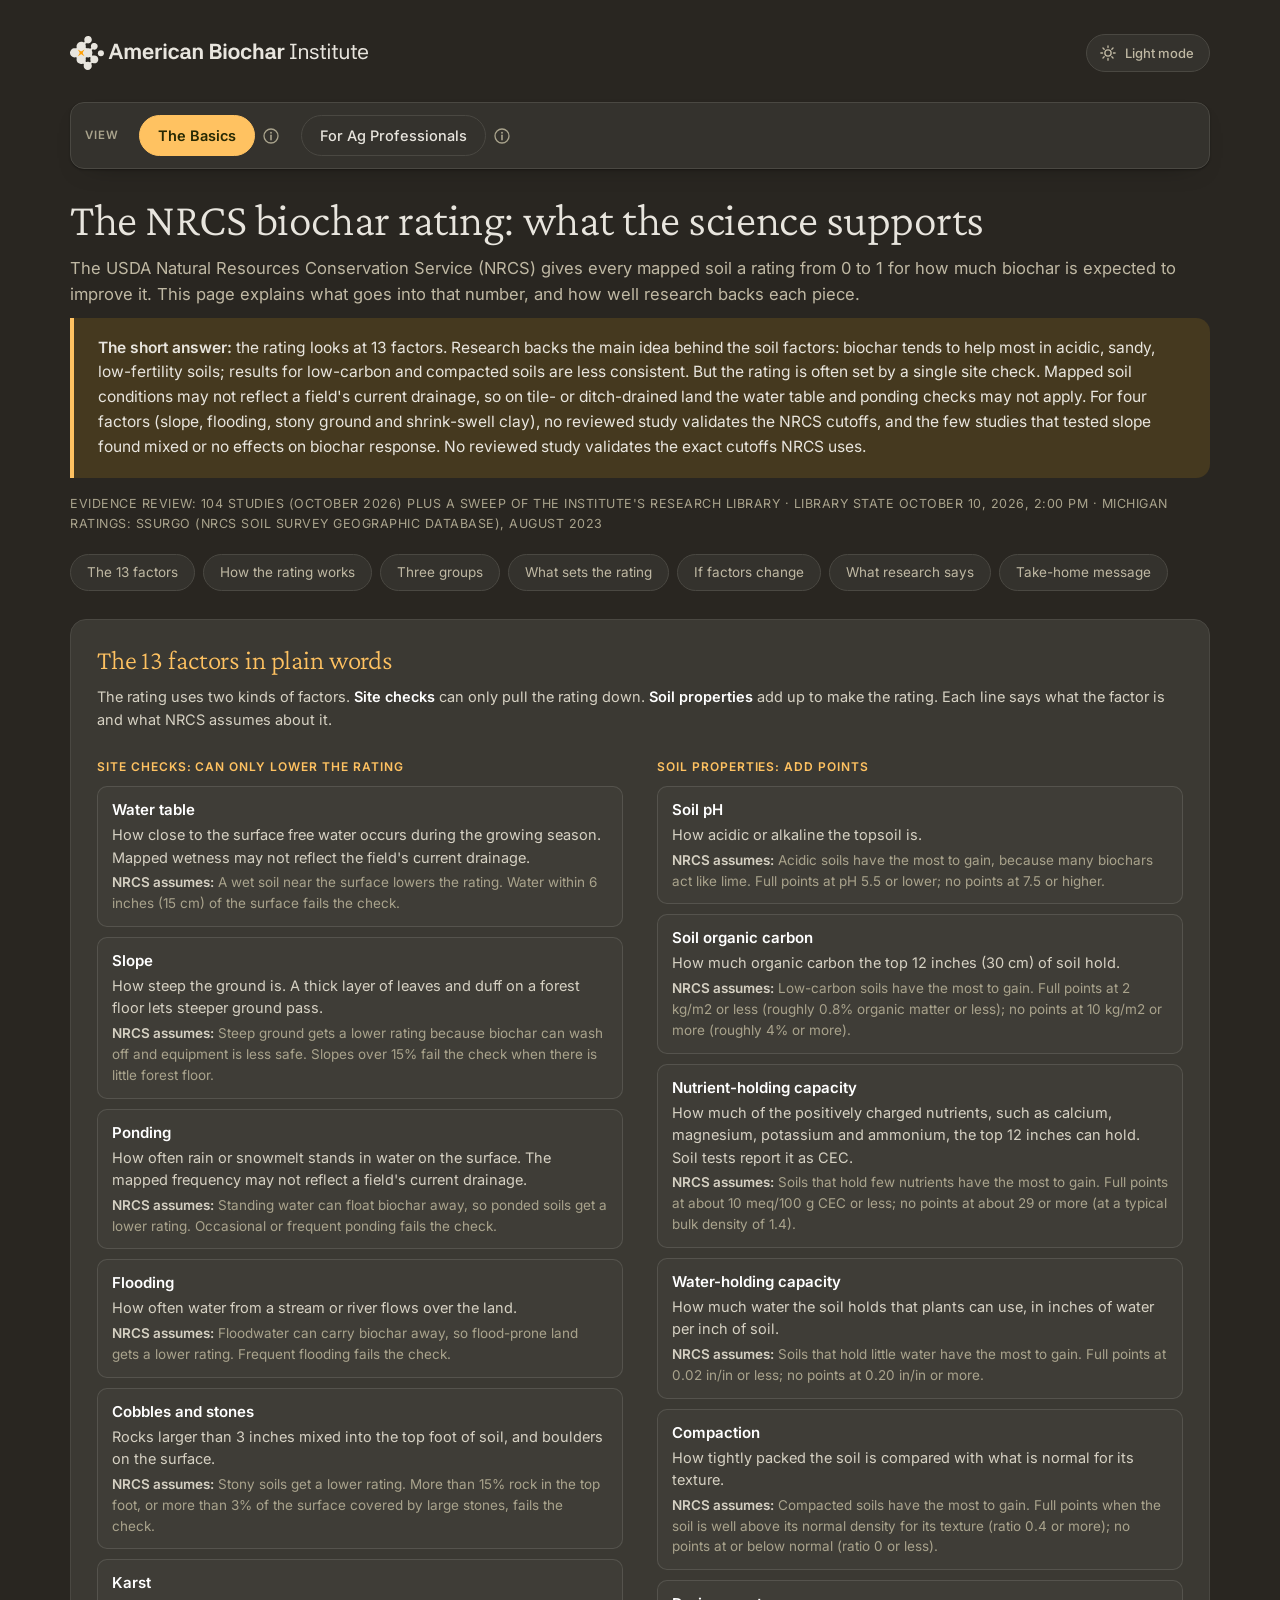
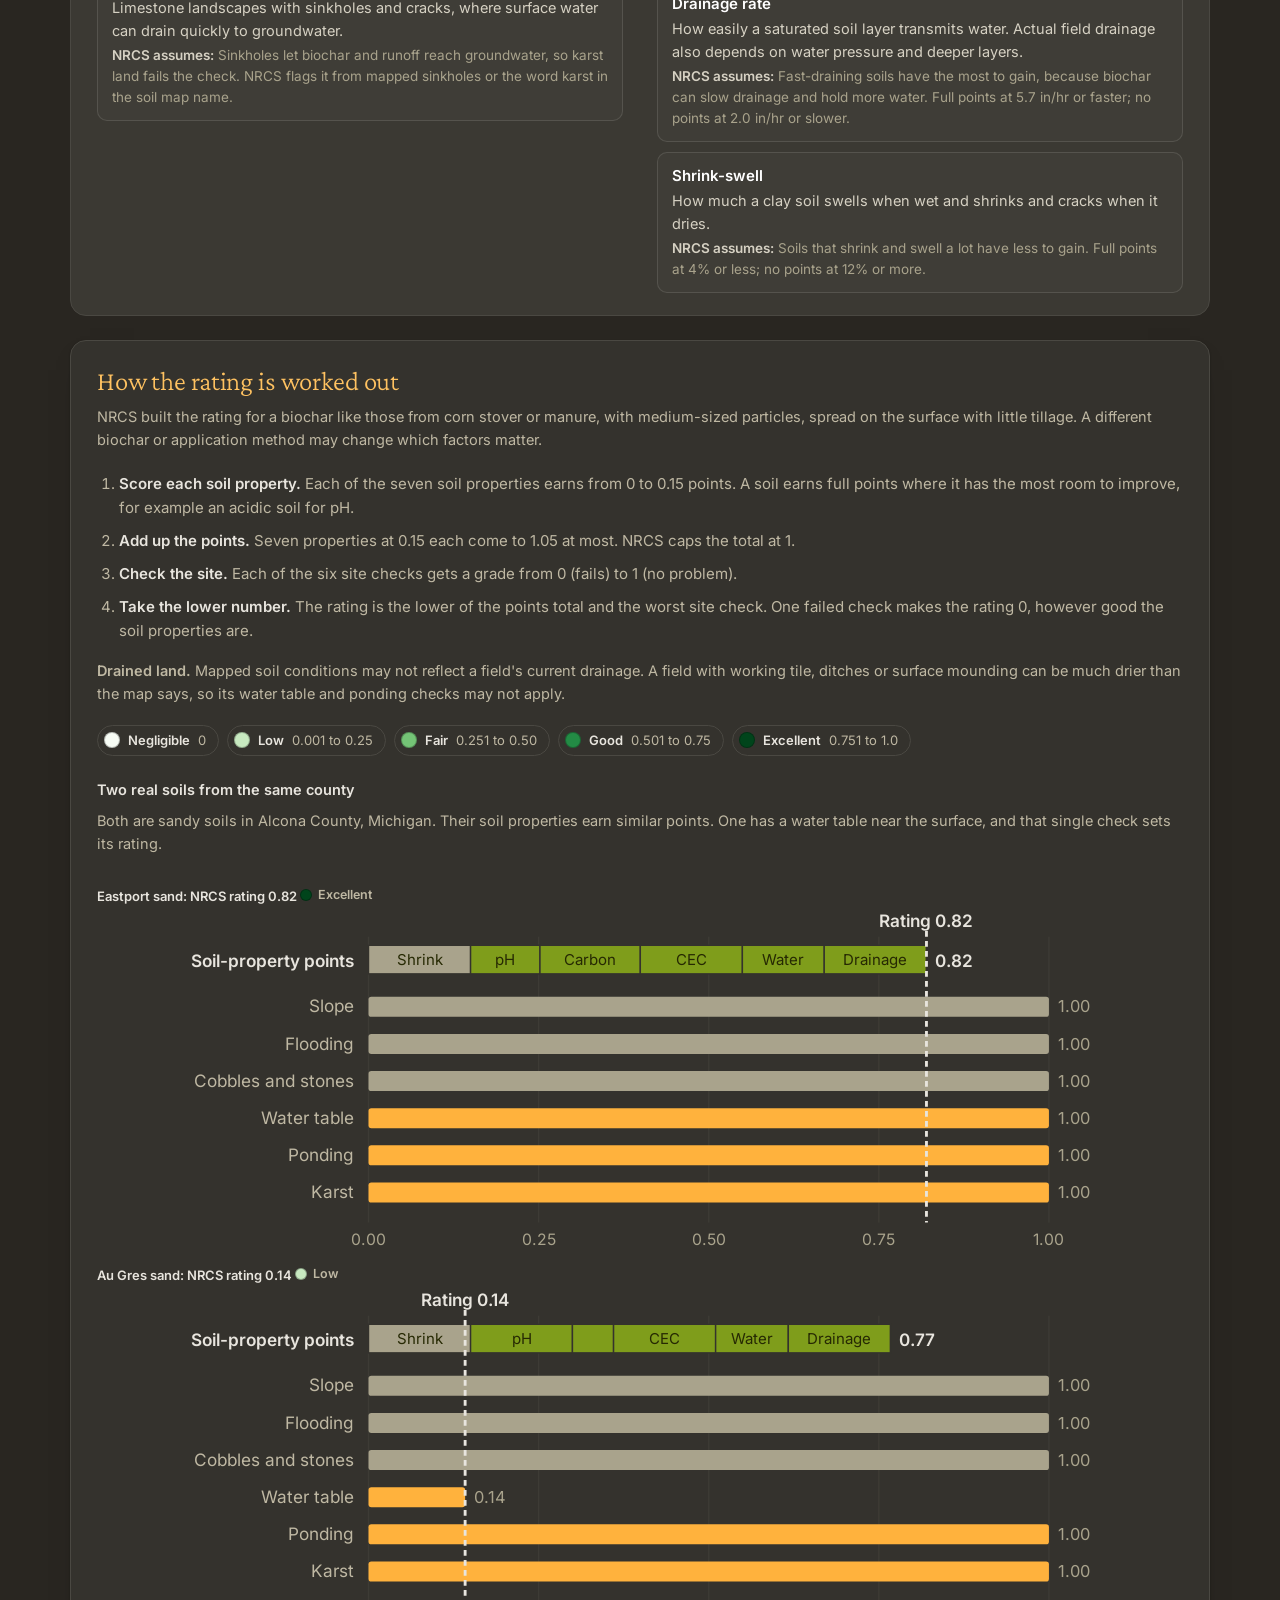
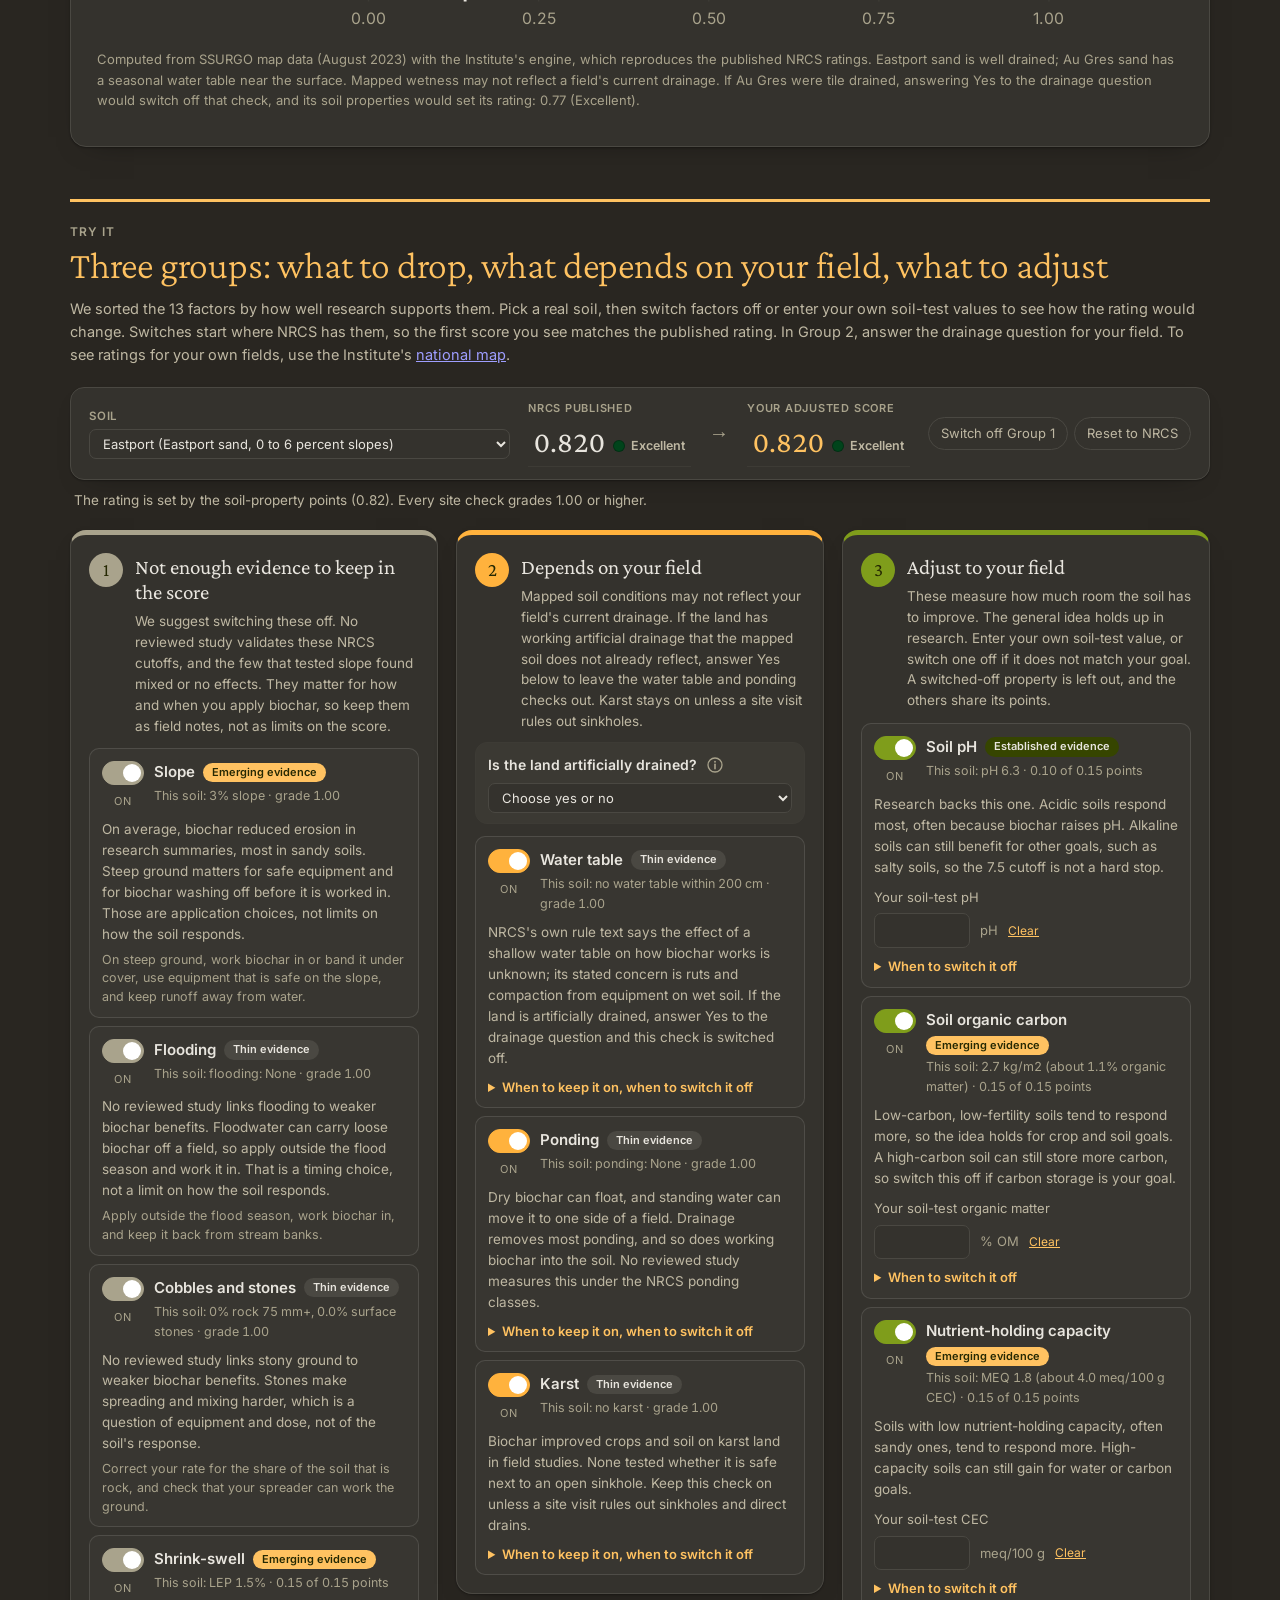
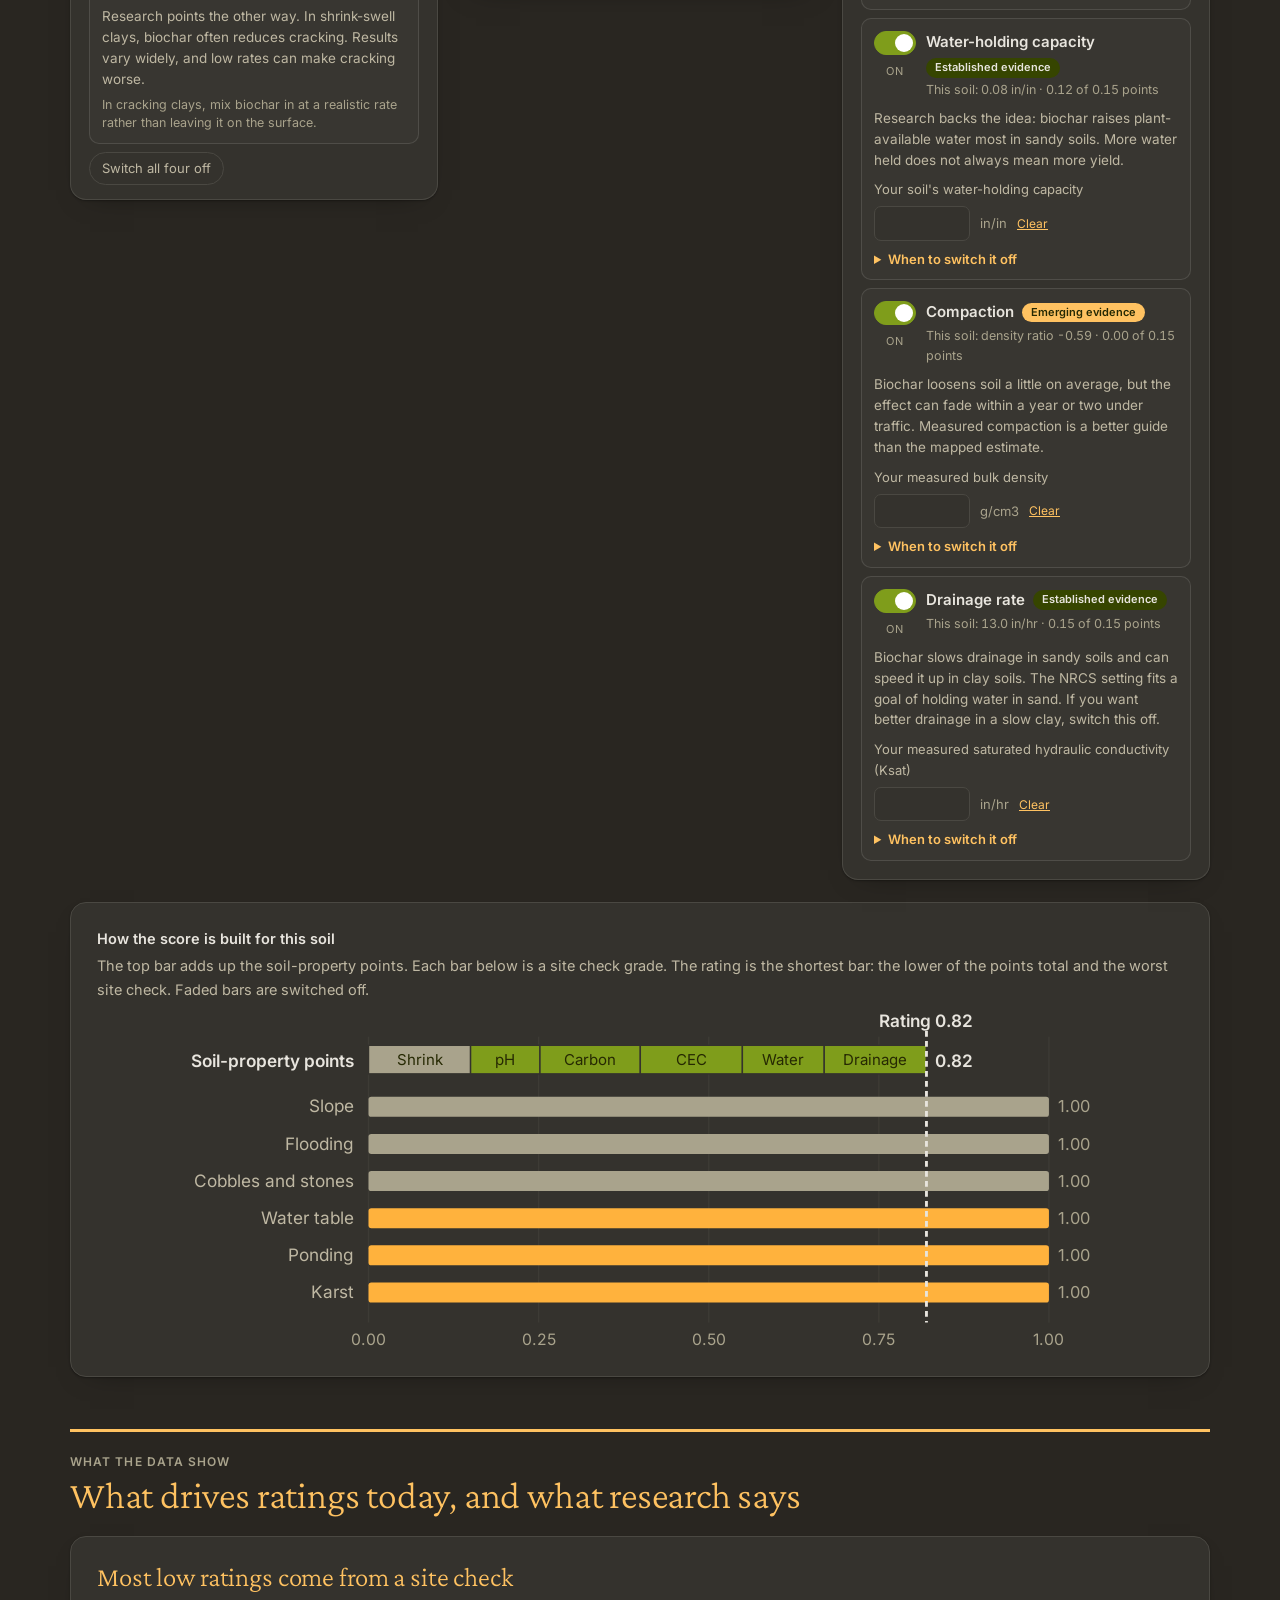
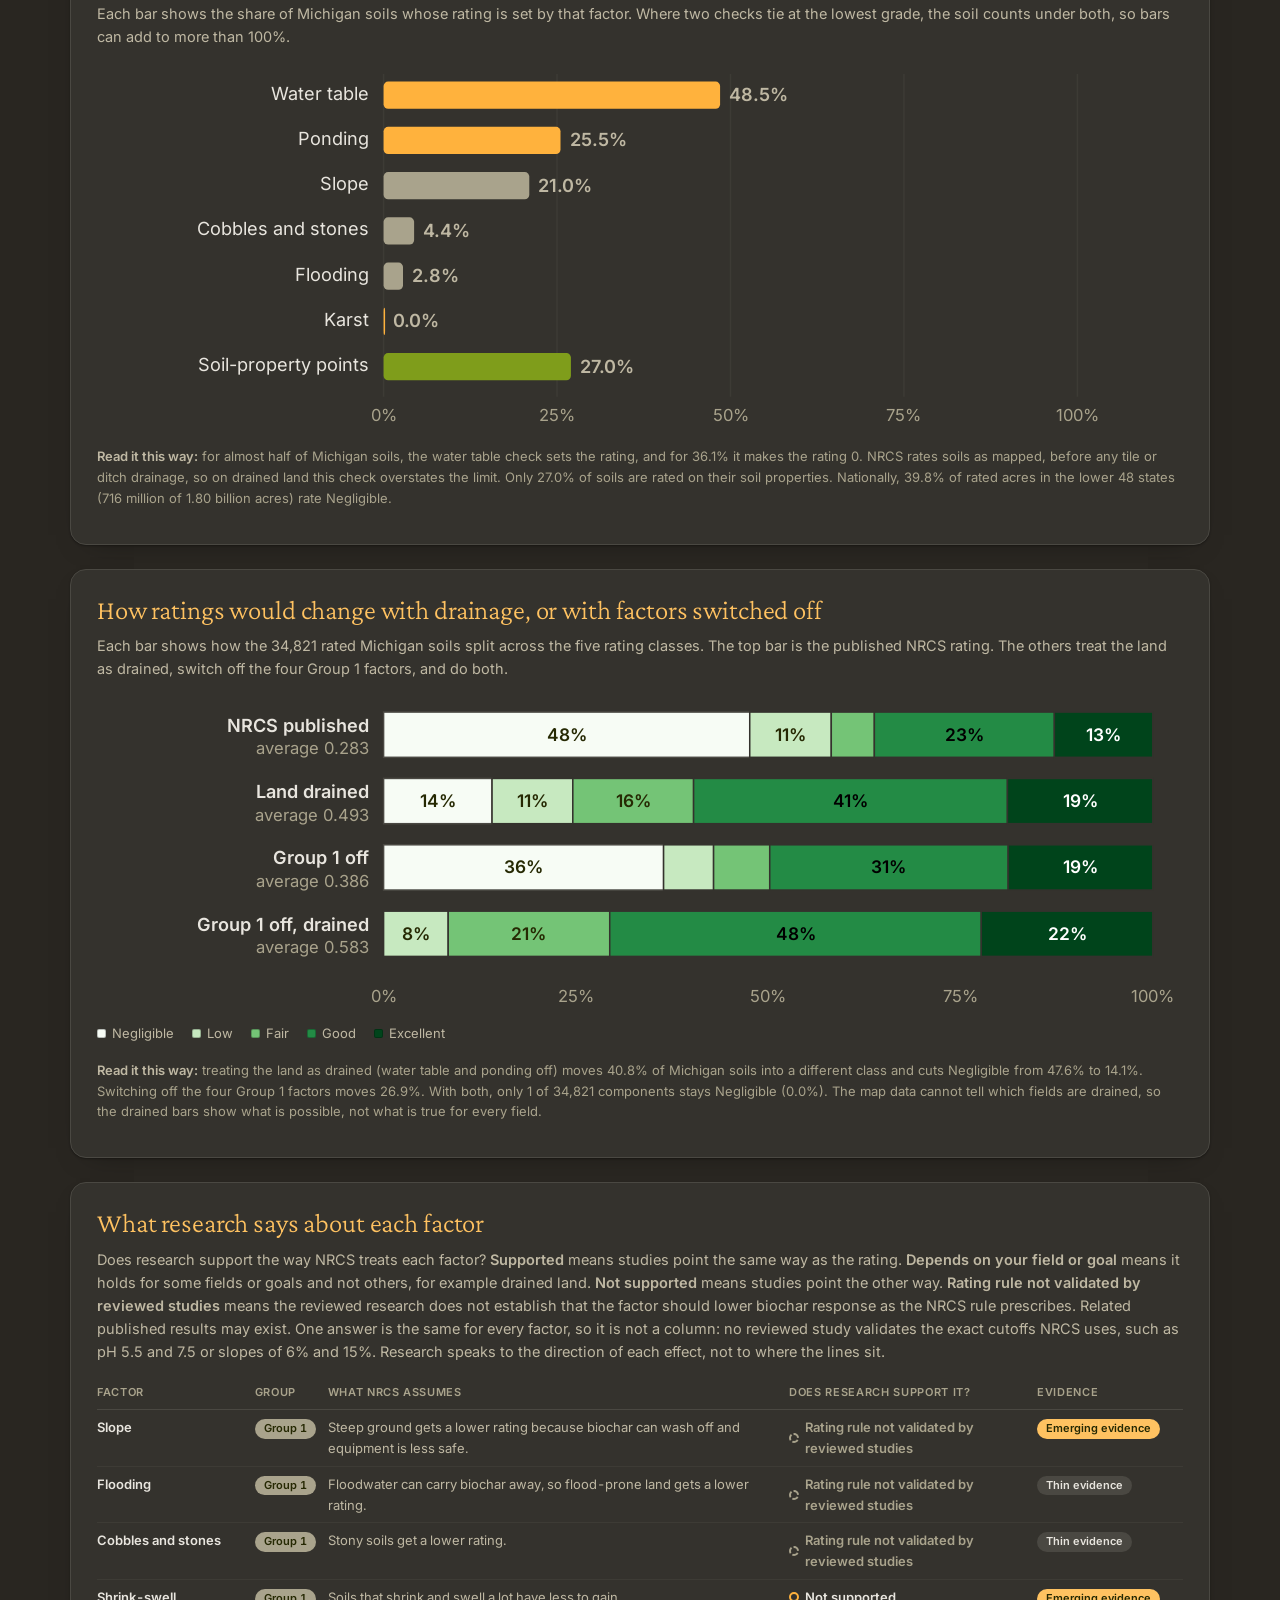
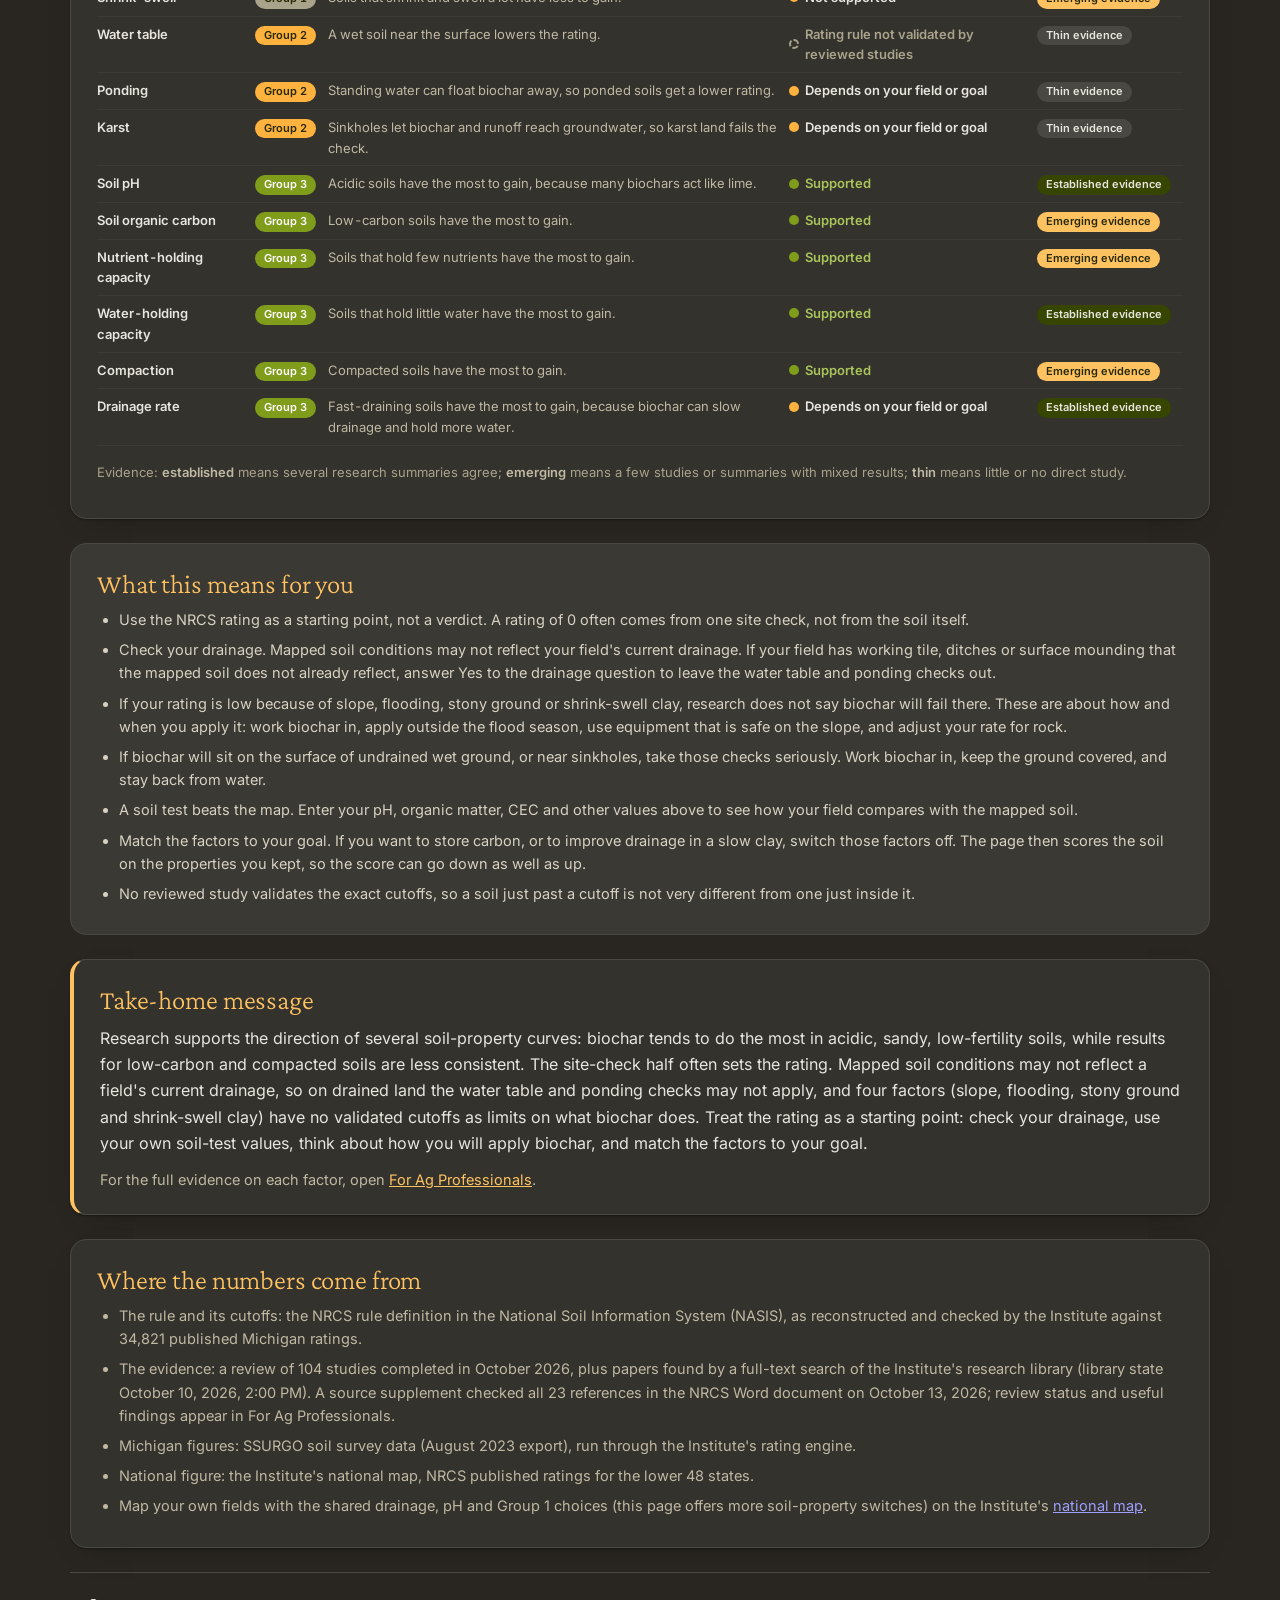
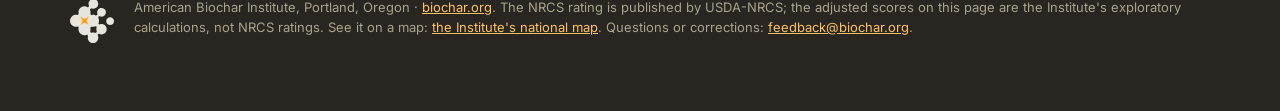
==== explorer.html @ 0706f5af "Update audience hover descriptions for The Basics and For Ag Professionals" ====
<!doctype html><html lang="en" data-theme="dark" data-view="grower"><head><meta charset="utf-8"><meta name="viewport" content="width=device-width,initial-scale=1,viewport-fit=cover">
<title>Biochar Response Rating Explorer | American Biochar Institute</title>
<meta name="description" content="What goes into the USDA-NRCS biochar response rating, how it is computed, and how well research supports each of its 13 factors, in The Basics and For Ag Professionals views, from the American Biochar Institute.">
<meta name="author" content="American Biochar Institute">
<meta name="theme-color" content="#292621">
<style>
@font-face{font-family:'Inter';font-style:normal;font-weight:400;font-display:swap;src:url([data-uri]) format('woff2');}
@font-face{font-family:'Inter';font-style:normal;font-weight:500;font-display:swap;src:url([data-uri]) format('woff2');}
@font-face{font-family:'Inter';font-style:normal;font-weight:600;font-display:swap;src:url([data-uri]) format('woff2');}
@font-face{font-family:'Crimson Pro';font-style:normal;font-weight:300;font-display:swap;src:url([data-uri]) format('woff2');}
@font-face{font-family:'Crimson Pro';font-style:normal;font-weight:400;font-display:swap;src:url([data-uri]) format('woff2');}

/* Inter and Crimson Pro, SIL Open Font License 1.1 (Fontsource 5.3.0, latin subset) */





/* Adapted from the supplied Biochar Nitrogen Explorer.html.
   Reusable ABI layout/brand styles only; inline into the final HTML.
   Dark is the root default; explicit light overrides it. No OS-theme override. */
:root{
  color-scheme:dark;
  --ground:#292621; --panel:#34322d; --ink:#e8e5de; --ink2:#bfb8a3; --muted:#a9a38c;
  --line:#4a4842; --line2:#3d3b35; --tint:#3b3933;
  --accent:#ffc261; --accent-soft:#3b3933; --accent-ink:#ffc261; --link:#ffc261;
  --chip-on:#ffc261; --chip-on-ink:#262903; --chip-hover:#ffc261;
  --orient:#3b3933; --orient-line:#4a4842; --orient-ink:#d6d1c3; --orient-head:#ffc261; --orient-strong:#ffffff;
  --intro:#45391f; --intro-line:#ffc261; --intro-ink:#e8e5de;
  --card:#3d3b35; --card-ink:#e8e5de; --card-muted:#bfb8a3; --card-label:#ffc261; --card-rule:#55534c; --card-value:#a9c45a;
  --hi:#364500; --hi-ink:#e8e5de; --hi-label:#ffc261; --hi-muted:#c8d1a8;
  --gold:#ffc261; --gold-dark:#ffc261; --badge-ink:#262903; --rule:#ffc261;
  --s1:#7f9d1b; --s2:#ffb23d; --s3:#e8e5de; --s4:#666345; --atlas:#c08ab5;
  --ref:#bfb8a3;
  --warn:#262903; --warn-soft:#ffc261;
  --shadow:0 1px 2px rgba(0,0,0,.3), 0 10px 28px -20px rgba(0,0,0,.6);
  --logo-light:none; --logo-dark:block;

}
:root[data-theme="light"]{
  color-scheme:light;
  --ground:#e8e5de; --panel:#ffffff; --ink:#292621; --ink2:#474540; --muted:#666345;
  --line:#d6d1c3; --line2:#efece6; --tint:#f6f4ef;
  --accent:#364500; --accent-soft:#f6f4ef; --accent-ink:#364500; --link:#364500;
  --chip-on:#ffc261; --chip-on-ink:#262903; --chip-hover:#ff9e00;
  --orient:#f3f1ea; --orient-line:#d6d1c3; --orient-ink:#474540; --orient-head:#364500; --orient-strong:#292621;
  --intro:#fff1d6; --intro-line:#ffc261; --intro-ink:#292621;
  --card:#f3f1ea; --card-ink:#292621; --card-muted:#666345; --card-label:#364500; --card-rule:#d6d1c3; --card-value:#4f6a00;
  --hi:#364500; --hi-ink:#e8e5de; --hi-label:#ffc261; --hi-muted:#c8d1a8;
  --gold:#ffc261; --gold-dark:#ff9e00; --badge-ink:#262903; --rule:#ffc261;
  --s1:#5d7d00; --s2:#d08000; --s3:#474540; --s4:#bfb8a3; --atlas:#45173d;
  --ref:#474540;
  --warn:#262903; --warn-soft:#ffc261;
  --shadow:0 1px 2px rgba(41,38,33,.05), 0 10px 28px -20px rgba(41,38,33,.25);
  --logo-light:block; --logo-dark:none;

}
*{box-sizing:border-box}
html{scroll-behavior:smooth}
body{margin:0; background:var(--ground); color:var(--ink);
  font-family:Inter,-apple-system,BlinkMacSystemFont,"Segoe UI",sans-serif;
  font-size:15px; line-height:1.6; -webkit-font-smoothing:antialiased;}
.wrap{max-width:1180px; margin:0 auto; padding-inline:20px; padding-block:34px 60px;}
h1{font-family:"Crimson Pro",Georgia,serif; font-weight:300; font-size:clamp(30px,5vw,46px);
   line-height:1.08; margin:0 0 10px; letter-spacing:-.01em; text-wrap:balance;}
.lede{color:var(--ink2); margin:0 0 10px; font-size:16.5px; line-height:1.6;}
.stamp{color:var(--muted); font-size:12.5px; letter-spacing:.04em; text-transform:uppercase; margin:6px 0 20px;}
.partnav{display:flex; flex-wrap:wrap; gap:8px; margin:0 0 28px;}
.partnav a{font-size:13.5px; padding:7px 16px; border-radius:999px; border:1px solid var(--line);
  color:var(--ink2); text-decoration:none; background:var(--panel);}
.partnav a:hover{border-color:var(--chip-hover); color:var(--ink);}
.parthead{margin:52px 0 18px; padding-top:10px; border-top:3px solid var(--rule);}
.parthead .eyebrow{font-size:12px; font-weight:600; letter-spacing:.09em; text-transform:uppercase; color:var(--muted); margin:10px 0 2px;}
.parthead h2{font-family:"Crimson Pro",Georgia,serif; font-weight:300; font-size:clamp(28px,3.8vw,38px); margin:0 0 8px; color:var(--accent-ink);}
h2{font-family:"Crimson Pro",Georgia,serif; font-weight:300; font-size:27px; line-height:1.2; margin:0 0 8px; letter-spacing:-.005em; color:var(--accent-ink);}
h3{font-size:14.5px; font-weight:600; margin:0 0 8px; color:var(--ink);}
.sub{color:var(--ink2); font-size:14.5px; line-height:1.6; margin:0 0 20px;}
.panel{background:var(--panel); border:1px solid var(--line); border-radius:16px;
  padding:24px 26px 22px; margin-bottom:24px; box-shadow:var(--shadow);}
.panel.orient{background:var(--orient); border-color:var(--orient-line); box-shadow:none;}
.panel.orient h2{color:var(--orient-head);}
.panel.orient .sub, .panel.orient ul.tight{color:var(--orient-ink);}
.panel.orient strong{color:var(--orient-strong);}
.intro{background:var(--intro); color:var(--intro-ink); border-left:4px solid var(--intro-line); border-radius:0 14px 14px 0; padding:18px 24px; margin:6px 0 16px; font-size:15.5px; line-height:1.6;}
.controls{display:flex; flex-wrap:wrap; gap:18px 30px; align-items:flex-start;
  background:var(--panel); border:1px solid var(--line); border-radius:14px; padding:18px 22px; margin-bottom:22px;
  position:sticky; top:0; z-index:5; box-shadow:var(--shadow);}
.cgroup{display:flex; flex-direction:column; gap:8px; min-width:0;}
.clabel{font-size:11.5px; font-weight:600; letter-spacing:.07em; text-transform:uppercase; color:var(--muted);}
.chips{display:flex; flex-wrap:wrap; gap:6px;}
.chip{font:inherit; font-size:13px; padding:5px 12px; border-radius:999px; cursor:pointer;
  border:1px solid var(--line); background:transparent; color:var(--ink2); transition:.13s;}
.chip:hover{border-color:var(--chip-hover); color:var(--ink);}
.chip[aria-pressed="true"]{background:var(--chip-on); border-color:var(--chip-on); color:var(--chip-on-ink); font-weight:600;}
select,input[type=range]{font:inherit; accent-color:var(--accent);}
select{font-size:13px; padding:5px 9px; border-radius:7px; border:1px solid var(--line); background:var(--panel); color:var(--ink); max-width:100%;}
input[type=range]{width:220px; max-width:100%;}
.stats{display:grid; grid-template-columns:repeat(auto-fit,minmax(150px,1fr)); gap:1px;
  background:var(--line); border:1px solid var(--line); border-radius:14px; overflow:hidden; margin-bottom:22px;}
.stat{background:var(--panel); padding:16px 18px;}
.stat .k{font-size:11px; letter-spacing:.07em; text-transform:uppercase; color:var(--muted); margin-bottom:5px;}
.stat .v{font-size:24px; font-weight:500; line-height:1.15; color:var(--ink);}
.stat .u{font-size:12.5px; color:var(--ink2); margin-top:2px;}
svg{display:block; width:100%; height:auto; overflow:visible;}
svg text{font-family:Inter,sans-serif;}
.mark{cursor:default;}
.hit{fill:transparent; cursor:crosshair;}
g:hover > .mark{stroke:var(--ink); stroke-width:1.6;}
.scroller{overflow-x:auto;}
.tallscroll{max-height:62vh; overflow-y:auto; border:1px solid var(--line2); border-radius:8px;}
.tallscroll table{margin:0}
.tallscroll th{position:sticky; top:0; z-index:2; background:var(--panel); box-shadow:inset 0 -1px 0 var(--line); padding:10px 12px 9px;}
.tallscroll td:first-child,.tallscroll th:first-child{padding-left:12px}
table{border-collapse:collapse; width:100%; font-size:13px; font-variant-numeric:tabular-nums;}
th{vertical-align:bottom; text-align:left; font-size:11px; letter-spacing:.06em; text-transform:uppercase; color:var(--muted);
  font-weight:600; padding:0 12px 8px 0; border-bottom:1px solid var(--line); white-space:nowrap;}
td{padding:7px 12px 7px 0; border-bottom:1px solid var(--line2); color:var(--ink2); vertical-align:top;}
td.num{text-align:right; color:var(--ink); font-weight:500; white-space:nowrap;}
th.num{text-align:right;}
tr.pooled td{background:var(--tint); color:var(--ink); font-weight:500;}
tbody tr:hover td{background:var(--tint);}
a.srclink{color:var(--link); text-decoration:none; border-bottom:1px dotted var(--line);}
a.srclink:hover{border-bottom-color:var(--accent);}
.note{font-size:13px; line-height:1.6; color:var(--muted); margin-top:16px;}
.note strong{color:var(--ink2); font-weight:600;}
.legend{display:flex; flex-wrap:wrap; gap:18px; font-size:13px; color:var(--ink2); margin-top:12px; align-items:center;}
.legend span{display:inline-flex; align-items:center; gap:6px;}
.legend svg{width:14px; height:14px; display:inline-block;}
.dot{width:9px; height:9px; border-radius:50%; display:inline-block;}
.sq{width:9px; height:9px; border-radius:2px; display:inline-block;}
.ring{width:9px; height:9px; border-radius:50%; display:inline-block; background:transparent;}
.sw{width:15px; height:3px; border-radius:2px; display:inline-block;}
.dash{width:16px; height:0; border-top:2px dashed var(--ref); display:inline-block;}
details.tbl{margin:4px 0 12px;}
details.tbl > summary{cursor:pointer; display:inline-flex; align-items:center; gap:8px; font-size:13.5px; font-weight:600; color:var(--accent-ink); padding:7px 14px; border:1px solid var(--line); border-radius:999px; background:var(--panel); list-style:none;}
details.tbl > summary::-webkit-details-marker{display:none;}
details.tbl > summary::before{content:""; width:0; height:0; border-left:5px solid currentColor; border-top:4px solid transparent; border-bottom:4px solid transparent; transition:transform .15s;}
details.tbl[open] > summary::before{transform:rotate(90deg);}
details.tbl > summary:hover{border-color:var(--accent);}
details.tbl > summary:focus-visible{outline:2px solid var(--accent); outline-offset:2px;}
details.tbl[open] > summary{margin-bottom:12px;}
.vline{width:0; height:14px; border-left:2px dotted var(--ink); display:inline-block; margin:0 4px; vertical-align:-2px;}
.pill{display:inline-block; font-size:11.5px; padding:1px 9px; border-radius:999px; background:var(--warn-soft); color:var(--warn); font-weight:500;}
.pill.ok{background:var(--accent-soft); color:var(--accent-ink);}
.callout{border-left:4px solid var(--gold); background:var(--tint); border-radius:0 12px 12px 0; padding:16px 20px 14px; margin:0 0 16px; font-size:14.5px; line-height:1.6; color:var(--ink2);}
.callout strong{color:var(--ink);}
code{font-family:ui-monospace,SFMono-Regular,Consolas,monospace; font-size:11.5px; background:var(--line2); color:var(--ink); padding:1px 5px; border-radius:4px; overflow-wrap:anywhere; word-break:break-all;}
ul.tight{margin:8px 0 0; padding-left:22px; font-size:14.5px; line-height:1.6; color:var(--ink2);}
ul.tight li{margin:0 0 7px;}
ol.refs{margin:0; padding:0 0 0 2.4em; font-size:13.5px; line-height:1.62; color:var(--ink2);}
ol.refs li{margin:0 0 9px; padding-left:4px;}
ol.refs li:target{background:var(--accent-soft); border-radius:5px; box-shadow:0 0 0 7px var(--accent-soft);}
ol.refs a{color:var(--link); text-decoration:none; word-break:break-all;}
ol.refs .rtag{display:inline-block; max-width:100%; white-space:normal; overflow-wrap:anywhere; font-size:10.5px; letter-spacing:.04em; text-transform:uppercase; color:var(--muted);
  background:var(--line2); border-radius:4px; padding:1px 6px; margin-right:7px;}
.foot{color:var(--muted); font-size:13px; line-height:1.6; padding-top:0; margin-top:0;}
.foot a{color:var(--link);}
#tip{position:fixed; pointer-events:none; z-index:50; background:var(--panel); color:var(--ink);
  border:1px solid var(--line); border-radius:10px; padding:9px 12px; font-size:12.5px; line-height:1.4;
  box-shadow:var(--shadow); max-width:320px; opacity:0; transition:opacity .08s;}
#tip .tv{font-size:14px; font-weight:600;}
#tip .tl{color:var(--ink2);}
.two{display:grid; grid-template-columns:repeat(auto-fit,minmax(330px,1fr)); gap:20px 26px;}
.cx{overflow-x:auto; -webkit-overflow-scrolling:touch;}
.cx > svg{min-width:640px;}
.two .cx > svg{min-width:330px;}
@media (max-width:640px){ .cx{margin-inline:-6px;} }
.smtitle{font-size:13px; font-weight:600; color:var(--ink); margin:0 0 4px;}
button:focus-visible,.chip:focus-visible,select:focus-visible,input:focus-visible,a:focus-visible,[tabindex]:focus-visible{outline:2px solid var(--accent); outline-offset:2px;}
@media (max-width:640px){ .stats .stat:last-child:nth-child(odd){grid-column:span 2;} .wrap{padding-block:24px 44px; padding-inline:16px;} .controls{position:static; gap:14px 18px; padding:14px 16px;} .panel{padding:20px 16px 18px; border-radius:14px;} h2{font-size:24px;} .lede{font-size:15.5px;} }
@media (prefers-reduced-motion:reduce){ *{transition:none!important; animation:none!important; scroll-behavior:auto!important;} }
@media print{ .controls{position:static; box-shadow:none;} .panel{box-shadow:none; break-inside:avoid;} #tip{display:none;} }

.brandbar{margin:0 0 30px; display:flex; align-items:center; justify-content:space-between; gap:16px;}
.themebtn{flex:none; height:38px; border-radius:999px; border:1px solid var(--line); background:var(--panel); color:var(--ink2); display:inline-flex; align-items:center; gap:8px; cursor:pointer; padding:0 15px 0 12px; font:inherit; font-size:13px; font-weight:500; white-space:nowrap; transition:border-color .13s, color .13s;}
.themebtn:hover{border-color:var(--chip-hover); color:var(--ink);}
@media (max-width:520px){ .brandlink img{height:28px;} .themelabel{display:none;} .themebtn{width:38px; padding:0; justify-content:center;} }
.themebtn svg{display:block;} .ico-moon{display:var(--logo-light) !important;} .ico-sun{display:var(--logo-dark) !important;}
.brandlink{display:inline-block; line-height:0;}
.brandlink img{height:34px; width:auto;}
.logo-l,.sym-l{display:var(--logo-light);} .logo-d,.sym-d{display:var(--logo-dark);}
.sitefoot{display:flex; gap:20px; align-items:flex-start; border-top:1px solid var(--line); padding-top:24px; margin-top:12px;}
.sitefoot img{width:44px; height:auto; flex:none; margin-top:2px;}
.kgrid{display:grid; grid-template-columns:repeat(4,minmax(0,1fr)); gap:18px;}
@media (max-width:1020px){ .kgrid{grid-template-columns:repeat(2,minmax(0,1fr));} }
@media (max-width:560px){ .kgrid{grid-template-columns:1fr;} }
.kcard{background:var(--card); color:var(--card-ink); border-radius:16px; padding:26px 16px 18px; display:flex; flex-direction:column; align-items:center; text-align:center; gap:10px; min-width:0;}
.kbadge{width:38px; height:38px; border-radius:50%; background:var(--gold); color:var(--badge-ink); font-family:"Crimson Pro",Georgia,serif; font-size:21px; line-height:1; display:grid; place-items:center; flex:none;}
.klabel{font-size:12px; letter-spacing:.07em; text-transform:uppercase; color:var(--card-label); font-weight:600;}
.kvals{display:flex; flex-wrap:wrap; justify-content:center; align-items:flex-start; gap:4px 8px;}
.kv{display:flex; flex-direction:column; align-items:center;}
.kv b{font-family:"Crimson Pro",Georgia,serif; font-weight:300; font-size:30px; line-height:1.1; color:var(--card-value); letter-spacing:-.01em; font-variant-numeric:lining-nums;}
.kv i{font-style:normal; font-size:11.5px; color:var(--card-muted); margin-top:2px;}
.karrow{font-size:19px; line-height:1; color:var(--card-muted); padding-top:9px;}
.kvals.n3{gap:4px 6px; flex-wrap:nowrap;}
.kcard:not(.kwide) .kvals{min-height:56px;}
.ktext{font-size:14px; line-height:1.55; margin:0; flex:1;}
.kfoot{font-size:12px; color:var(--card-muted); margin:2px 0 0; padding-top:10px; border-top:1px solid var(--card-rule); align-self:stretch;}
.kcard.kwide{grid-column:1/-1; display:grid; grid-template-columns:minmax(230px,300px) minmax(0,1fr); align-items:center; text-align:left; gap:14px 40px; padding:30px 34px 24px;}
.kwide .kside{display:flex; flex-direction:column; align-items:flex-start; gap:12px;}
.kwide .kv{align-items:flex-start;} .kwide .kvals{justify-content:flex-start;}
.kwide .karrow{padding-top:9px;}
.kwide .ktext{font-size:15px; line-height:1.62;}
.kwide .kfoot{grid-column:1/-1;}
@media (max-width:760px){ .kcard.kwide{grid-template-columns:1fr; padding:26px 22px 20px;} }

/* ---------- three-view shell ---------- */
.audbar{display:flex; flex-wrap:wrap; align-items:center; gap:10px 18px; margin:2px 0 26px; padding:12px 14px; border:1px solid var(--line); border-radius:14px; background:var(--panel); box-shadow:var(--shadow);}
.audbar .audlab{font-size:11.5px; font-weight:600; letter-spacing:.09em; text-transform:uppercase; color:var(--muted); margin-right:2px;}
.aud{display:inline-flex; align-items:center; gap:4px; position:relative;}
.audbtn{font:inherit; font-size:14.5px; font-weight:500; padding:8px 18px; border-radius:999px; border:1px solid var(--line); background:transparent; color:var(--ink); cursor:pointer;}
.audbtn:hover{border-color:var(--chip-hover);}
.audbtn[aria-pressed="true"]{background:var(--chip-on); color:var(--chip-on-ink); border-color:var(--chip-on); font-weight:600;}
.infobtn{font:inherit; width:24px; height:24px; border-radius:50%; border:1px solid var(--line); background:transparent; color:var(--muted); font-size:13px; line-height:1; cursor:pointer; padding:0; display:inline-grid; place-items:center;}
.infobtn:hover,.infobtn:focus-visible,.infobtn[aria-expanded="true"]{color:var(--ink); border-color:var(--accent);}
.infotip{position:absolute; left:0; top:calc(100% + 8px); z-index:30; width:max-content; max-width:min(320px,80vw); padding:8px 11px; border-radius:10px; background:var(--ink); color:var(--ground); font-size:12.5px; line-height:1.45; box-shadow:var(--shadow); display:none;}
.infobtn:hover + .infotip,.infobtn:focus-visible + .infotip,.infobtn[aria-expanded="true"] + .infotip{display:block;}
@media (max-width:640px){ .audbar{position:relative;} .aud{position:static;} .infotip{left:12px; right:12px; width:auto; max-width:none; top:calc(100% + 6px);} }
@media (max-width:520px){ .audbtn{padding:7px 13px; font-size:14px;} .audbar{gap:8px 10px;} }
.view[hidden]{display:none !important;}
h1[tabindex="-1"]:focus{outline:none;}
html[data-view="agpro"] .r-only, html[data-view="grower"] .r-only{display:none !important;}
html[data-view="researcher"] .p-only{display:none !important;}
html[data-view="grower"] #foot{display:none;}
html:not([data-view="grower"]) #g-foot{display:none;}
.partscope{position:relative;}
/* ---------- researcher additions ---------- */
.rf-head{display:flex; flex-wrap:wrap; justify-content:space-between; align-items:center; gap:10px;}
.rf-row{display:flex; flex-wrap:wrap; gap:18px 36px; align-items:flex-start;}
.rf-range{display:flex; flex-wrap:wrap; gap:8px 14px; margin:4px 0 8px;}
.rf-range label{display:inline-flex; align-items:center; gap:6px; font-size:13.5px; color:var(--ink2);}
.rf-range input{width:110px;}
.rf-check{display:inline-flex; align-items:center; gap:8px; font-size:13.5px; color:var(--ink2);}
.rf-summary{flex:1 1 300px; font-size:13.5px; color:var(--ink2); background:var(--tint); border-radius:10px; padding:10px 14px;}
input[type=number],input[type=search]{font:inherit; font-size:14px; padding:7px 10px; border-radius:7px; border:1px solid var(--line); background:var(--panel); color:var(--ink); width:100%;}
.resetbtn{font-weight:600;}
.emptynote{margin:8px 0 16px; padding:12px 16px; border-radius:10px; background:var(--tint); color:var(--ink2); font-size:14px;}
.linkbtn{font:inherit; background:none; border:0; padding:0; color:var(--link); text-decoration:underline; cursor:pointer;}
.statgrid{display:grid; grid-template-columns:repeat(auto-fit,minmax(330px,1fr)); gap:10px 30px; margin-top:16px;}
.statline{margin:0 0 8px; font-size:14px; color:var(--ink2);}
.statline strong{color:var(--ink);}
tr.pooledrow td{background:var(--line2); font-weight:600;}
#rs1 h3,#rs2 h3,#rs3 h3{margin:16px 0 8px;}
.muted{color:var(--muted);}
.srctable{max-height:62vh; overflow:auto; border-top:1px solid var(--line);}
.srow{display:grid; grid-template-columns:minmax(140px,1.2fr) 52px minmax(150px,1.6fr) 70px 80px minmax(140px,1.3fr); gap:10px; padding:8px 6px; border-bottom:1px solid var(--line2); font-size:13px; align-items:start; font-variant-numeric:tabular-nums;}
.srow .num{text-align:right;}
.shead{position:sticky; top:0; background:var(--panel); z-index:2; border-bottom:1px solid var(--line);}
.sortbtn{font:inherit; font-size:12px; font-weight:600; letter-spacing:.04em; text-transform:uppercase; color:var(--muted); background:none; border:0; padding:0; cursor:pointer; text-align:left;}
details.srec > summary{cursor:pointer; list-style:none;}
details.srec > summary::-webkit-details-marker{display:none;}
details.srec > summary:hover{background:var(--tint);}
details.srec > summary .s1::before{content:"▸ "; color:var(--muted);}
details.srec[open] > summary .s1::before{content:"▾ ";}
details.srec.flash > summary{background:var(--accent-soft); outline:2px solid var(--gold); outline-offset:-2px;}
.sdetail{padding:6px 10px 12px 22px; font-size:13.5px; color:var(--ink2); border-bottom:1px solid var(--line2);}
.sdetail p{margin:0 0 6px;}
.sdetail .clabel{margin-right:6px;}
@media (max-width:760px){ .srow{grid-template-columns:1fr 1fr;} .srow > :nth-child(6){grid-column:1 / -1;} .shead{display:none;} }
ol.numq{margin:4px 0 0; padding-left:22px;}
ol.numq li{margin:0 0 10px;}
.hyp{border:1px solid var(--line); border-radius:14px; padding:14px 18px 10px; margin:0 0 14px; background:var(--tint);}
.hyp .hyplab{font-size:11.5px; font-weight:600; letter-spacing:.09em; text-transform:uppercase; color:var(--accent-ink); margin:0 0 2px;}
.hyp h3{margin:0 0 8px; font-size:15px;}
.hyp dl{display:grid; grid-template-columns:170px 1fr; gap:4px 16px; margin:0; font-size:13.5px;}
.hyp dt{color:var(--muted); font-weight:600;}
.hyp dd{margin:0; color:var(--ink2);}
@media (max-width:640px){ .hyp dl{grid-template-columns:1fr;} .hyp dd{margin-bottom:6px;} }
@media print{ .audbar,.themebtn{display:none;} }

/* Ag Professional: Key takeaways inset after the last figure */
.takeaways{border-left:4px solid var(--gold);}
.takelist{margin:4px 0 0; padding-left:20px;}
.takelist li{margin:0 0 12px; line-height:1.6; font-size:14.5px;}
.takelist li:last-child{margin-bottom:0;}
.takelist .pill{margin-left:6px; white-space:nowrap;}

/* info icon: encircled i drawn as an inline SVG (Oct 8); the button itself has no border */
.infobtn{border:0; width:24px; height:24px;}
.infobtn .info-ico{display:block; width:16px; height:16px;}
.infobtn:focus-visible{outline:2px solid var(--accent); outline-offset:1px;}


/* ---------- Biochar Response Rating Explorer additions ---------- */
:root{ --g1:#a9a38c; --g2:#ffb23d; --g3:#7f9d1b; --off:#55534c; --soft-line:rgba(232,229,222,.13); --soft-bg:rgba(255,255,255,.025); }
:root[data-theme="light"]{ --g1:#8a866f; --g2:#d08000; --g3:#5d7d00; --off:#d6d1c3; --soft-line:#e0dbcf; --soft-bg:rgba(255,255,255,.6); }
.defgrid{display:grid; grid-template-columns:repeat(auto-fit,minmax(320px,1fr)); gap:10px 34px; margin-top:6px;}
.defhead{font-size:12px; letter-spacing:.08em; text-transform:uppercase; color:var(--orient-head); margin:6px 0 10px;}
.deflist{margin:0; display:flex; flex-direction:column; gap:10px;}
.defitem{border:1px solid var(--soft-line); border-radius:10px; background:var(--soft-bg); padding:11px 14px 12px;}
.deflist dt{font-weight:600; color:var(--orient-strong); font-size:15px; margin:0 0 2px;}
.deflist dd{margin:0; color:var(--orient-ink); font-size:14.5px; line-height:1.55;}
.deflist dd.assume{color:var(--muted); font-size:13.5px; margin-top:3px;}
.deflist dd.assume b{color:var(--orient-ink); font-weight:600;}
ol.steps{margin:6px 0 16px; padding-left:22px; font-size:15px; line-height:1.6; color:var(--ink2);}
ol.steps li{margin:0 0 9px;}
ol.steps strong{color:var(--ink);}
.classrow{display:flex; flex-wrap:wrap; gap:8px; margin:6px 0 4px;}
.classchip{display:inline-flex; align-items:center; gap:8px; font-size:13px; color:var(--ink2); border:1px solid var(--line); border-radius:999px; padding:4px 12px 4px 6px; background:var(--panel);}
.classchip i{width:16px; height:16px; border-radius:50%; border:1px solid rgba(0,0,0,.25); display:inline-block;}
.classchip b{color:var(--ink); font-weight:600;}
.formula{font-size:15px; line-height:1.6; background:var(--tint); border-radius:10px; padding:12px 16px; margin:0 0 14px; color:var(--ink); overflow-wrap:anywhere;}
.homemsg{font-size:16px; line-height:1.65; color:var(--ink); margin:0;}
/* scenario */
.scenbar{position:sticky; top:0; z-index:6; display:flex; flex-wrap:wrap; align-items:center; gap:12px 18px; background:var(--panel); border:1px solid var(--line); border-radius:14px; padding:12px 18px; margin:0 0 10px; box-shadow:var(--shadow);}
.scenbar .soilpick{display:flex; flex-direction:column; gap:4px; min-width:0; flex:1 1 240px;}
.scenbar select{width:100%;}
.scorebox{display:flex; flex-direction:column; align-items:flex-start; gap:2px; min-width:118px;}
.scorebox .slab{font-size:11px; letter-spacing:.07em; text-transform:uppercase; color:var(--muted); font-weight:600;}
.scorebox .srow{display:flex; align-items:baseline; gap:8px;}
.scorebox .sval{font-family:"Crimson Pro",Georgia,serif; font-size:30px; line-height:1; color:var(--ink); font-variant-numeric:lining-nums tabular-nums;}
.clsbadge{display:inline-flex; align-items:center; gap:6px; font-size:12.5px; font-weight:600; color:var(--ink2);}
.clsbadge i{width:12px; height:12px; border-radius:50%; border:1px solid rgba(0,0,0,.3); display:inline-block;}
.scorebox.you .sval{color:var(--accent-ink);}
.scenarrow{color:var(--muted); font-size:20px;}
.scenbtns{display:flex; flex-wrap:wrap; gap:6px; margin-left:auto;}
.scennote{font-size:13.5px; color:var(--ink2); margin:0 0 18px; padding:0 4px; min-height:1.6em;}
.scennote b{color:var(--ink);}
.gcards{display:grid; grid-template-columns:repeat(3,minmax(0,1fr)); gap:18px; align-items:start; margin-bottom:22px;}
@media (max-width:1060px){ .gcards{grid-template-columns:1fr;} }
.gcard{background:var(--panel); border:1px solid var(--line); border-top:5px solid var(--gc); border-radius:16px; padding:18px 18px 10px; box-shadow:var(--shadow); min-width:0;}
.gcard.g1{--gc:var(--g1);} .gcard.g2{--gc:var(--g2);} .gcard.g3{--gc:var(--g3);}
.ghead{display:flex; gap:12px; align-items:flex-start; margin-bottom:6px;}
.ghead .kbadge{background:var(--gc); width:34px; height:34px; font-size:19px;}
.ghead h3{font-family:"Crimson Pro",Georgia,serif; font-weight:400; font-size:21px; line-height:1.2; margin:2px 0 6px; color:var(--ink);}
.ghead p{margin:0; font-size:13.5px; line-height:1.55; color:var(--ink2);}
.gact{margin:8px 0 4px;}
.frow{border:1px solid var(--soft-line); border-radius:10px; background:var(--soft-bg); padding:11px 12px 10px; margin:0 0 8px;}
.gcard .drainq + .frow, .ghead + .frow{margin-top:12px;}
.ftop{display:flex; gap:10px; align-items:flex-start;}
.fmain{flex:1; min-width:0;}
.fname{font-weight:600; font-size:15px; color:var(--ink); display:flex; flex-wrap:wrap; align-items:center; gap:4px 8px;}
.fval{font-size:12.5px; color:var(--muted); margin-top:2px; font-variant-numeric:tabular-nums;}
.fval b{color:var(--ink2); font-weight:600;}
.fwhy{font-size:13.5px; line-height:1.55; color:var(--ink2); margin:8px 0 0;}
.frule{font-size:12.5px; line-height:1.5; color:var(--muted); margin:6px 0 0;}
.frow.isoff .fname, .frow.isoff .fval{opacity:.55;}
.switch{flex:none; position:relative; width:42px; height:24px; border-radius:999px; border:1px solid var(--line); background:var(--off); cursor:pointer; padding:0; margin-top:1px; transition:background .13s;}
.switch::after{content:""; position:absolute; top:2px; left:2px; width:18px; height:18px; border-radius:50%; background:var(--ink2); transition:transform .13s, background .13s;}
.switch[aria-checked="true"]{background:var(--gc); border-color:var(--gc);}
.switch[aria-checked="true"]::after{transform:translateX(18px); background:#fff;}
.switch:focus-visible{outline:2px solid var(--accent); outline-offset:2px;}
.swlab{font-size:11px; color:var(--muted); text-transform:uppercase; letter-spacing:.06em; display:block; text-align:center; margin-top:2px;}
.finput{display:flex; flex-wrap:wrap; align-items:center; gap:6px 10px; margin-top:9px; font-size:13px; color:var(--ink2);}
.finput input{width:96px; font-size:14px; padding:5px 8px;}
.finput .u{color:var(--muted);}
.finput .clr{font:inherit; font-size:12px; background:none; border:0; color:var(--link); text-decoration:underline; cursor:pointer; padding:0;}
details.when{margin-top:8px; font-size:13px;}
details.when > summary{cursor:pointer; color:var(--accent-ink); font-weight:600; font-size:13px;}
details.when ul{margin:6px 0 4px; padding-left:18px; color:var(--ink2);}
details.when li{margin:0 0 4px;}
details.when .wl{font-size:11px; letter-spacing:.07em; text-transform:uppercase; color:var(--muted); font-weight:600; margin-top:6px;}
.pill.str{background:var(--line2); color:var(--ink2); font-weight:600; font-size:11px;}
.pill.str-established{background:#364500; color:#e8e5de;}
.pill.str-emerging{background:#ffc261; color:#262903;}
.pill.str-thin{background:var(--line); color:var(--ink);}
.pill.grp{font-size:11px; font-weight:600; color:#262903;}
.pill.grp1{background:var(--g1);} .pill.grp2{background:var(--g2);} .pill.grp3{background:var(--g3); color:#fff;}
.flink{font-size:12.5px; color:var(--link); text-decoration:none; border-bottom:1px dotted var(--line);}
.breakpanel h3{margin-bottom:4px;}
/* matrix */
table.matrix td, table.matrix th{white-space:normal;}
table.matrix td.fac{color:var(--ink); font-weight:600; min-width:130px;}
table.matrix td.ass{min-width:220px;}
.dir{display:inline-flex; align-items:center; gap:6px; font-weight:600; white-space:nowrap;}
.dir i{width:10px; height:10px; border-radius:50%; display:inline-block;}
.dir-yes{color:var(--card-value);} .dir-yes i{background:var(--g3);}
.dir-depends{color:var(--ink);} .dir-depends i{background:var(--g2);}
.dir-no{color:var(--ink);} .dir-no i{background:transparent; border:2px solid var(--g2);}
.dir-untested{color:var(--muted); white-space:normal; max-width:260px;} .dir-untested i{background:transparent; border:2px dashed var(--muted); flex-shrink:0;}
/* curves */
.curvegrid{display:grid; grid-template-columns:repeat(auto-fill,minmax(210px,1fr)); gap:14px;}
.cpanel{border:1px solid var(--line2); border-top:4px solid var(--gc); border-radius:12px; padding:10px 12px 8px; background:var(--tint);}
.cpanel.g1{--gc:var(--g1);} .cpanel.g2{--gc:var(--g2);} .cpanel.g3{--gc:var(--g3);}
.cpanel h4{margin:0 0 2px; font-size:13.5px; color:var(--ink);}
.cpanel .cu{font-size:11.5px; color:var(--muted); margin:0 0 4px;}
/* factor evidence panels */
.fpanel{border-left:5px solid var(--gc);}
.fpanel.g1{--gc:var(--g1);} .fpanel.g2{--gc:var(--g2);} .fpanel.g3{--gc:var(--g3);}
.fpanel .pills{display:flex; flex-wrap:wrap; gap:6px; margin:0 0 12px;}
.fpanel h2{margin-bottom:4px;}
.fpanel .tech{color:var(--muted); font-size:13px; margin:0 0 10px;}
.ev{margin:6px 0 0; padding-left:20px; font-size:14.5px; line-height:1.6; color:var(--ink2);}
.ev li{margin:0 0 8px;}
.kv2{display:grid; grid-template-columns:170px 1fr; gap:6px 16px; font-size:13.5px; margin:14px 0 6px;}
.kv2 dt{color:var(--muted); font-weight:600;}
.kv2 dd{margin:0; color:var(--ink2);}
@media (max-width:640px){ .kv2{grid-template-columns:1fr;} .kv2 dd{margin-bottom:6px;} .scenbar{position:static;} .scorebox .sval{font-size:26px;} .scenbtns{margin-left:0;} }
.cite{white-space:normal;}

.pill{white-space:nowrap;}
.fpanel .pill.direction{max-width:100%; white-space:normal; overflow-wrap:anywhere;}
.finput label{flex-basis:100%;}
.drainq{background:var(--tint); border:1px solid var(--line2); border-radius:12px; padding:10px 12px; margin:10px 0 6px;}
.dq-row{display:flex; align-items:center; gap:6px; font-weight:600; font-size:14px; color:var(--ink); margin-bottom:6px;}
.drainq select{width:100%;}
.dq-help{font-size:12.5px; line-height:1.5; color:var(--ink2); margin-top:8px; padding:8px 10px; border-radius:8px; background:var(--panel); border:1px solid var(--line2);}
.dq-help a{color:var(--link);}

:root{--g3ink:#262903; --partink:#fff;}
:root[data-theme="light"]{--g3ink:#fff; --partink:#262903;}
body.tips-off .infobtn + .infotip{display:none !important;}
.fpanel .kv2{border:1px solid var(--soft-line); border-radius:10px; background:var(--soft-bg); padding:10px 14px;}
.fpanel .kv2 + h3{border-top:1px solid var(--line); padding-top:14px; margin-top:18px !important;}

</style></head>
<body>
<div id="tip" role="status" aria-live="polite"></div>
<div class="wrap">
  <header class="brandbar"><a href="https://biochar.org" class="brandlink" aria-label="American Biochar Institute, biochar.org">
    <img class="logo-l" src="[data-uri]" alt="American Biochar Institute" width="300" height="34">
    <img class="logo-d" src="[data-uri]" alt="American Biochar Institute" width="300" height="34"></a>
    <button class="themebtn" id="themeBtn" type="button" aria-label="Switch to light mode" title="Switch to light mode">
      <svg class="ico-moon" viewBox="0 0 24 24" width="18" height="18" aria-hidden="true"><path d="M20.5 14.6A8.5 8.5 0 0 1 9.4 3.5a8.5 8.5 0 1 0 11.1 11.1Z" fill="none" stroke="currentColor" stroke-width="1.8" stroke-linejoin="round"/></svg>
      <svg class="ico-sun" viewBox="0 0 24 24" width="18" height="18" aria-hidden="true"><circle cx="12" cy="12" r="4.2" fill="none" stroke="currentColor" stroke-width="1.8"/><path d="M12 2.5v2.2M12 19.3v2.2M2.5 12h2.2M19.3 12h2.2M5.3 5.3l1.6 1.6M17.1 17.1l1.6 1.6M5.3 18.7l1.6-1.6M17.1 6.9l1.6-1.6" stroke="currentColor" stroke-width="1.8" stroke-linecap="round"/></svg>
      <span class="themelabel" id="themeLabel">Light mode</span>
    </button></header>
  <div class="audbar" role="group" aria-label="Choose a view">
    <span class="audlab" aria-hidden="true">View</span>
    <span class="aud"><button type="button" class="audbtn" id="aud-grower" aria-pressed="true">The Basics</button><button type="button" class="infobtn" aria-label="About The Basics" aria-describedby="tip-grower" aria-expanded="false"><svg class="info-ico" viewBox="0 0 16 16" width="16" height="16" aria-hidden="true" focusable="false"><circle cx="8" cy="8" r="7" fill="none" stroke="currentColor" stroke-width="1.3"/><circle cx="8" cy="4.8" r="0.95" fill="currentColor"/><path d="M8 7.3v4.4" stroke="currentColor" stroke-width="1.6" stroke-linecap="round"/></svg></button><span class="infotip" role="tooltip" id="tip-grower">A general overview applicable to growers and general readers.</span></span>
    <span class="aud"><button type="button" class="audbtn" id="aud-agpro" aria-pressed="false">For Ag Professionals</button><button type="button" class="infobtn" aria-label="About For Ag Professionals" aria-describedby="tip-agpro" aria-expanded="false"><svg class="info-ico" viewBox="0 0 16 16" width="16" height="16" aria-hidden="true" focusable="false"><circle cx="8" cy="8" r="7" fill="none" stroke="currentColor" stroke-width="1.3"/><circle cx="8" cy="4.8" r="0.95" fill="currentColor"/><path d="M8 7.3v4.4" stroke="currentColor" stroke-width="1.6" stroke-linecap="round"/></svg></button><span class="infotip" role="tooltip" id="tip-agpro">A more detailed explanation of the research that is intended for crop advisers, agronomists, NRCS, conservation professionals, and other agricultural specialists.</span></span>
  </div>
  <main id="main">

  <!-- ===================== THE BASICS ===================== -->
  <section class="view" id="view-grower" aria-label="The Basics view">
  <h1 id="h-grower" tabindex="-1">The NRCS biochar rating: what the science supports</h1>
  <p class="lede">The USDA Natural Resources Conservation Service (NRCS) gives every mapped soil a rating from 0 to 1 for how much biochar is expected to improve it. This page explains what goes into that number, and how well research backs each piece.</p>
  <div class="intro"><strong>The short answer:</strong> the rating looks at 13 factors. Research backs the main idea behind the soil factors: biochar tends to help most in acidic, sandy, low-fertility soils; results for low-carbon and compacted soils are less consistent. But the rating is often set by a single site check. Mapped soil conditions may not reflect a field's current drainage, so on tile- or ditch-drained land the water table and ponding checks may not apply. For four factors (slope, flooding, stony ground and shrink-swell clay), no reviewed study validates the NRCS cutoffs, and the few studies that tested slope found mixed or no effects on biochar response. No reviewed study validates the exact cutoffs NRCS uses.</div>
  <p class="stamp" id="g-stamp"></p>
  <nav class="partnav" aria-label="Sections">
    <a href="#b-factors">The 13 factors</a>
    <a href="#b-how">How the rating works</a>
    <a href="#b-groups">Three groups</a>
    <a href="#b-fig1">What sets the rating</a>
    <a href="#b-fig2">If factors change</a>
    <a href="#b-fig3">What research says</a>
    <a href="#b-home">Take-home message</a>
  </nav>

  <section class="panel orient" id="b-factors">
    <h2>The 13 factors in plain words</h2>
    <p class="sub">The rating uses two kinds of factors. <strong>Site checks</strong> can only pull the rating down. <strong>Soil properties</strong> add up to make the rating. Each line says what the factor is and what NRCS assumes about it.</p>
    <div class="defgrid">
      <div><h3 class="defhead">Site checks: can only lower the rating</h3><dl class="deflist" id="b-defs-site"></dl></div>
      <div><h3 class="defhead">Soil properties: add points</h3><dl class="deflist" id="b-defs-prop"></dl></div>
    </div>
  </section>

  <section class="panel" id="b-how">
    <h2>How the rating is worked out</h2>
    <p class="sub">NRCS built the rating for a biochar like those from corn stover or manure, with medium-sized particles, spread on the surface with little tillage. A different biochar or application method may change which factors matter.</p>
    <ol class="steps">
      <li><strong>Score each soil property.</strong> Each of the seven soil properties earns from 0 to 0.15 points. A soil earns full points where it has the most room to improve, for example an acidic soil for pH.</li>
      <li><strong>Add up the points.</strong> Seven properties at 0.15 each come to 1.05 at most. NRCS caps the total at 1.</li>
      <li><strong>Check the site.</strong> Each of the six site checks gets a grade from 0 (fails) to 1 (no problem).</li>
      <li><strong>Take the lower number.</strong> The rating is the lower of the points total and the worst site check. One failed check makes the rating 0, however good the soil properties are.</li>
    </ol>
    <p class="sub"><strong>Drained land.</strong> Mapped soil conditions may not reflect a field's current drainage. A field with working tile, ditches or surface mounding can be much drier than the map says, so its water table and ponding checks may not apply.</p>
    <div class="classrow" id="b-classes" aria-label="Rating classes"></div>
    <h3 style="margin-top:22px">Two real soils from the same county</h3>
    <p class="sub">Both are sandy soils in Alcona County, Michigan. Their soil properties earn similar points. One has a water table near the surface, and that single check sets its rating.</p>
    <div id="b-example" class="cx"></div>
    <p class="note" id="b-example-note"></p>
  </section>

  <div class="parthead" id="b-groups">
    <div class="eyebrow">Try it</div>
    <h2>Three groups: what to drop, what depends on your field, what to adjust</h2>
    <p class="sub">We sorted the 13 factors by how well research supports them. Pick a real soil, then switch factors off or enter your own soil-test values to see how the rating would change. Switches start where NRCS has them, so the first score you see matches the published rating. In Group 2, answer the drainage question for your field. To see ratings for your own fields, use the Institute's <a href="https://american-biochar-institute.github.io/biochar-national-map/" target="_blank" rel="noopener">national map</a>.</p>
  </div>
  <div id="b-scen"></div>

  <div class="parthead">
    <div class="eyebrow">What the data show</div>
    <h2>What drives ratings today, and what research says</h2>
  </div>

  <section class="panel" id="b-fig1">
    <h2>Most low ratings come from a site check</h2>
    <p class="sub">Each bar shows the share of Michigan soils whose rating is set by that factor. Where two checks tie at the lowest grade, the soil counts under both, so bars can add to more than 100%.</p>
    <div id="b-chart1" class="cx"></div>
    <p class="note" id="b-note1"></p>
  </section>

  <section class="panel" id="b-fig2">
    <h2>How ratings would change with drainage, or with factors switched off</h2>
    <p class="sub">Each bar shows how the 34,821 rated Michigan soils split across the five rating classes. The top bar is the published NRCS rating. The others treat the land as drained, switch off the four Group 1 factors, and do both.</p>
    <div id="b-chart2" class="cx"></div>
    <div class="legend" id="b-legend2"></div>
    <p class="note" id="b-note2"></p>
  </section>

  <section class="panel" id="b-fig3">
    <h2>What research says about each factor</h2>
    <p class="sub">Does research support the way NRCS treats each factor? <strong>Supported</strong> means studies point the same way as the rating. <strong>Depends on your field or goal</strong> means it holds for some fields or goals and not others, for example drained land. <strong>Not supported</strong> means studies point the other way. <strong>Rating rule not validated by reviewed studies</strong> means the reviewed research does not establish that the factor should lower biochar response as the NRCS rule prescribes. Related published results may exist. One answer is the same for every factor, so it is not a column: no reviewed study validates the exact cutoffs NRCS uses, such as pH 5.5 and 7.5 or slopes of 6% and 15%. Research speaks to the direction of each effect, not to where the lines sit.</p>
    <div class="scroller" id="b-matrix"></div>
    <p class="note">Evidence: <strong>established</strong> means several research summaries agree; <strong>emerging</strong> means a few studies or summaries with mixed results; <strong>thin</strong> means little or no direct study. </p>
  </section>

  <section class="panel orient" id="b-means">
    <h2>What this means for you</h2>
    <ul class="tight" id="b-meansList"></ul>
  </section>

  <section class="panel takeaways" id="b-home">
    <h2>Take-home message</h2>
    <p class="homemsg">Research supports the direction of several soil-property curves: biochar tends to do the most in acidic, sandy, low-fertility soils, while results for low-carbon and compacted soils are less consistent. The site-check half often sets the rating. Mapped soil conditions may not reflect a field's current drainage, so on drained land the water table and ponding checks may not apply, and four factors (slope, flooding, stony ground and shrink-swell clay) have no validated cutoffs as limits on what biochar does. Treat the rating as a starting point: check your drainage, use your own soil-test values, think about how you will apply biochar, and match the factors to your goal.</p>
    <p class="sub" style="margin:12px 0 0">For the full evidence on each factor, open <a href="#" data-goto="agpro" class="linkbtn">For Ag Professionals</a>.</p>
  </section>

  <section class="panel" id="b-sources">
    <h2>Where the numbers come from</h2>
    <ul class="tight" id="b-srcList"></ul>
  </section>
  </section>

  <!-- ===================== FOR AG PROFESSIONALS ===================== -->
  <section class="view" id="view-explorer" aria-label="For Ag Professionals view" hidden>
  <h1 id="h-explorer" tabindex="-1">The NRCS biochar response rating: evidence for each factor</h1>
  <p class="lede">The USDA-NRCS interpretation <em>SOH - Dynamic Soil Properties Response to Biochar</em> rates each soil component from 0 to 1. This view sets out how the rating is computed, what the literature says about each of its 13 factors, and how much each factor shapes ratings on the ground.</p>
  <p class="stamp" id="p-stamp"></p>
  <nav class="partnav" aria-label="Parts">
    <a href="#p-keys">Key findings</a>
    <a href="#p-part1">1 · How it is computed</a>
    <a href="#p-part2">2 · Three groups</a>
    <a href="#p-part3">3 · Evidence by factor</a>
    <a href="#p-part4">4 · What limits ratings</a>
    <a href="#p-part5">5 · Library coverage</a>
    <a href="#p-take">Key takeaways</a>
    <a href="#p-refs">References</a>
  </nav>

  <section class="panel findings" id="p-keys">
    <h2 style="margin-bottom:18px">Key findings</h2>
    <div class="kgrid" id="p-keygrid"></div>
  </section>

  <div class="parthead" id="p-part1">
    <div class="eyebrow">Part 1</div>
    <h2>How the rating is computed</h2>
    <p class="sub">Reconstructed from the NASIS rule schematic and criteria report, then validated against published SSURGO ratings. NRCS assumes a corn-stover or manure biochar of medium particle size, surface applied with minimal tillage incorporation; a different product or placement may change which factors are relevant.</p>
  </div>
  <section class="panel">
    <div class="formula"><b>Rating</b> = min( water table, slope and O horizon, ponding, flooding, cobbles and stones, karst, min(1, 0.15 &times; [AWC + BD ratio + Ksat + LEP + MEQ + OC + pH]) )</div>
    <ul class="tight">
      <li><strong>Site factors are gates.</strong> The most limiting one caps the rating. The NASIS schematic also shows a subaqueous-soil gate ("SAS - Drainage Class Not Subaqueous"), which rates subaqueous soils 0; it does not occur in the Michigan data.</li>
      <li><strong>Dynamic properties are added.</strong> Each contributes up to 0.15, so the sum reaches 1.05 and is capped at 1.</li>
      <li><strong>Curves</strong> are NASIS S-curves (piecewise quadratic) between the published breakpoints, linear for slope, and class lookups for flooding, ponding and karst.</li>
      <li><strong>Classes</strong> use quarter cuts: 0 Negligible; to 0.25 Low; to 0.50 Fair; to 0.75 Good; above 0.75 Excellent.</li>
      <li><strong>Validation.</strong> With all factors on and no user data, the Institute's engine reproduces 100% of 34,821 published Michigan component ratings (largest difference 0.001). Rebuilt from SSURGO properties alone, 95.5% match exactly.</li>
      <li><strong>Mapped condition.</strong> Ratings describe soils as mapped. Mapped water table, ponding and flooding may not match a field's current drainage, and some mapped components already represent drained conditions.</li>
      <li><strong>Stored subrules.</strong> NRCS stores only the five most limiting subrules per component. Unstored dynamic values are calculated from SSURGO and calibrated so the all-on score equals the published rating.</li>
    </ul>
  </section>
  <section class="panel" id="p-curves-panel">
    <h2>The 13 evaluation curves</h2>
    <p class="sub">Each small chart shows the grade (0 to 1) a factor gives across the range of its soil property. For soil properties, multiply the grade by 0.15 to get points. Dashed lines mark the NRCS breakpoints. Panel color shows the evidence group.</p>
    <div class="curvegrid" id="p-curves"></div>
    <div class="legend" id="p-curvelegend"></div>
  </section>

  <div class="parthead" id="p-part2">
    <div class="eyebrow">Part 2</div>
    <h2>Three groups, with a working score</h2>
    <p class="sub">The Institute's grouping of the 13 factors from the evidence in Part 3. Pick a Michigan soil component, switch factors off or enter measured values, and compare the result with the published NRCS rating. A switched-off site factor is treated as non-limiting (grade 1.0). A switched-off soil property is left out, and the properties still on share the points (0.15 &times; 7 / number on), so the all-on score still equals the NRCS rating and switching a property off can lower a score as well as raise it. The Institute's national map uses the same rules and the same drainage question. The adjusted score is an exploratory calculation by the Institute, not an NRCS rating.</p>
  </div>
  <div id="p-scen"></div>

  <div class="parthead" id="p-part3">
    <div class="eyebrow">Part 3</div>
    <h2>Evidence by factor</h2>
    <p class="sub">For each factor: what NRCS assumes, what the reviewed literature and the Institute's library show, and the evidence strength. Bracketed IDs link to the references. "Reviewed" studies are the 104 in the October 2026 literature review; other citations are supplemental sources with their review status shown in the references.</p>
  </div>
  <div class="controls" id="p-filters">
    <div class="cgroup"><span class="clabel">Group</span><div class="chips" id="p-fgroup"></div></div>
    <div class="cgroup"><span class="clabel">Evidence</span><div class="chips" id="p-fstr"></div></div>
    <div class="cgroup"><span class="clabel">Showing</span><div id="p-fcount" class="muted" style="font-size:13.5px"></div></div>
  </div>
  <div id="p-factors"></div>

  <div class="parthead" id="p-part4">
    <div class="eyebrow">Part 4</div>
    <h2>What limits ratings on the ground</h2>
    <p class="sub">All 34,821 rated Michigan soil components (SSURGO export, August 2023), run through the Institute's engine. Shares are of components, not acres. A national figure from the Institute's map draft gives scale.</p>
  </div>
  <section class="panel" id="p-fig1">
    <h2>Which factor sets the rating</h2>
    <p class="sub">Share of Michigan components whose rating equals each site factor's grade (the site factor is the binding limit), and share set by the soil-property total. Ties count under each tied factor.</p>
    <div id="p-chart1" class="cx"></div>
    <p class="note" id="p-note1"></p>
  </section>
  <section class="panel" id="p-fig2">
    <h2>Class shifts when groups are switched off</h2>
    <p class="sub">Class shares for the published rating; with the land treated as drained (water table and ponding off); with Group 1 off (slope, flooding, cobbles and stones, LEP); and with both. These are sensitivity bounds, not recommendations.</p>
    <div id="p-chart2" class="cx"></div>
    <div class="legend" id="p-legend2"></div>
    <p class="note" id="p-note2"></p>
  </section>
  <section class="panel" id="p-fig3">
    <h2>How often each soil property earns full or no points</h2>
    <p class="sub">Share of Michigan components at full grade (1.0), partial, and zero for each dynamic property, using the values the published rating rests on (NRCS stored where available, otherwise calculated and calibrated).</p>
    <div id="p-chart3" class="cx"></div>
    <div class="legend"><span><i class="sq" style="background:var(--s1)"></i> Full points</span><span><i class="sq" style="background:var(--s4)"></i> Partial</span><span><i class="sq" style="background:var(--s2)"></i> No points</span></div>
    <p class="note" id="p-note3"></p>
  </section>

  <div class="parthead" id="p-part5">
    <div class="eyebrow">Part 5</div>
    <h2>Library coverage</h2>
    <p class="sub" id="p-libsub"></p>
  </div>
  <section class="panel">
    <div class="scroller"><table id="p-libtable"></table></div>
    <p class="note" id="p-libnote"></p>
  </section>

  <section class="panel" id="p-source-review">
    <h2>Sources from the NRCS Word document</h2>
    <p class="sub" id="p-source-summary"></p>
    <p class="note" id="p-source-limits"></p>
    <details><summary>All 23 references and how they are used</summary><div class="scroller"><table id="p-source-table"></table></div></details>
  </section>

  <section class="panel takeaways" id="p-take">
    <h2>Key takeaways</h2>
    <ul class="takelist" id="p-takelist"></ul>
  </section>

  <section class="panel" id="p-refs">
    <h2>References</h2>
    <p class="sub">Reviewed studies keep their review IDs (S01 to S104). Other entries are supplemental sources. Zotero keys identify library records; DOC IDs identify Word-document references. Each entry shows what was reviewed. <span id="refCount"></span></p>
    <ol class="refs" id="refList"></ol>
  </section>
  </section>
  </main>
  <footer class="sitefoot">
    <img class="sym-l" src="[data-uri]" alt="" width="44" height="44">
    <img class="sym-d" src="[data-uri]" alt="" width="44" height="44">
    <p class="foot" id="foot"></p>
    <p class="foot" id="g-foot"></p>
  </footer>
</div>

<script>
/*
 * biochar_engine.js  (v1.1, October 2026)
 * American Biochar Institute (the Institute) - biochar.org
 *
 * Reference implementation of the NRCS soil interpretation
 *   "SOH - Dynamic Soil Properties Response to Biochar"
 * reconstructed from the NASIS rule schematic, the NASIS criteria report, and
 * validation against published SSURGO ratings (34,821 Michigan components,
 * SSURGO 2.3.3 export, August 2023).
 *
 * What is established (validated against published ratings):
 *   rating = MIN( site factors..., MIN(1, 0.15 x SUM(7 dynamic subrules)) )
 *   - Site factors (most-limiting gates): water table, slope + O-horizon
 *     thickness, ponding, flooding, cobble and stone content, karst.
 *   - Dynamic subrules (added, 0.15 each): AWC, bulk density ratio, Ksat, LEP,
 *     MEQ (CEC to 30 cm), organic carbon, pH.
 *   - NASIS "sigmoid" evaluations are Zadeh S-curves (piecewise quadratic)
 *     between the published breakpoints.
 *
 * What is approximate (flagged in CALC_NOTES and in the UI):
 *   - Water table, MEQ, LEP, and flooding do not reproduce every stored NRCS
 *     value from SSURGO properties. The bulk density ratio comes from the NASIS
 *     property script for property 62702 (public NASIS export, July 2024).
 *   - These only matter where NRCS did not store the subrule value (NRCS keeps
 *     the 5 most limiting per component). The engine calibrates unstored
 *     dynamic values to the published rating, so "all subrules on, no user
 *     data" reproduces the NRCS rating.
 *
 * The engine never changes the NRCS published rating. Everything a user edits
 * produces a separately labeled "ABI custom" score.
 *
 * Works in the browser (window.BiocharEngine) and in Node (require).
 */
(function (root, factory) {
  if (typeof module === "object" && module.exports) module.exports = factory();
  else root.BiocharEngine = factory();
}(typeof self !== "undefined" ? self : this, function () {
  "use strict";

  var RULE = "SOH - Dynamic Soil Properties Response to Biochar";
  var DYN_WEIGHT = 0.15;
  var EPS = 0.0015;

  // ---------------------------------------------------------------------------
  // Evaluation curves
  // ---------------------------------------------------------------------------
  function isNum(x) { return x !== null && x !== undefined && x !== "" && !isNaN(+x); }
  function clamp01(v) { return Math.max(0, Math.min(1, v)); }
  // NASIS sigmoid: Zadeh S-curve, 0 at a, 1 at b
  function sRise(x, a, b) {
    if (!isNum(x)) return null;
    var u = clamp01((+x - a) / (b - a));
    return u <= 0.5 ? 2 * u * u : 1 - 2 * (1 - u) * (1 - u);
  }
  function sFall(x, a, b) { var v = sRise(x, a, b); return v === null ? null : 1 - v; }
  function linFall(x, a, b) { if (!isNum(x)) return null; return clamp01((b - +x) / (b - a)); }
  // NASIS property 62702 "BULK DENSITY RATIO MAXIMUM 0-30 CM" (public NASIS
  // export, ncss-tech/interpretation-engine, July 2024): how far 1/3-bar bulk
  // density sits above a texture-based ideal, as a share of the allowable
  // increase before roots are limited.
  function bdRatio(db, sand, silt, clay) {
    if (![db, sand, silt, clay].every(isNum)) return null;
    var ideal = (1.65 * sand + 1.30 * silt + 1.25 * clay) / 100;
    var delta = 0.002081 * sand + 0.003912 * silt + 0.0024351 * clay;
    return delta > 0 ? (db - ideal) / delta : null;
  }
  function round3(v) { return v === null || v === undefined ? null : Math.round(v * 1000) / 1000; }

  // Slope x O-horizon thickness response surface (Biochar Slope and Organic
  // Layer Thickness). Membership 1 at the lower slope, 0 at the upper slope.
  var SLOPE_O_TABLE = [
    { oMax: 2, a: 6, b: 15.1 }, { oMax: 4, a: 8, b: 20.1 }, { oMax: 6, a: 10, b: 25.1 },
    { oMax: 8, a: 12, b: 30.1 }, { oMax: 10, a: 15, b: 35.1 }, { oMax: Infinity, a: 20, b: 45.1 }
  ];
  function slopeO(slope, othk) {
    if (!isNum(slope)) return null;
    var o = isNum(othk) ? +othk : 0;
    for (var i = 0; i < SLOPE_O_TABLE.length; i++) {
      var r = SLOPE_O_TABLE[i];
      if (o < r.oMax) return linFall(slope, r.a, r.b);
    }
    return null;
  }
  var FLOOD_CLASSES = ["None", "Very rare", "Rare", "Occasional", "Frequent", "Very frequent"];
  var FLOOD_VALUE = { "None": 1, "Very rare": 1, "Rare": 0.6, "Occasional": 0.2, "Common": 0.2, "Frequent": 0, "Very frequent": 0 };
  var FLOOD_RATER = { 0: "None", 1: "Very rare", 2: "Rare", 3: "Occasional", 4: "Frequent", 5: "Very frequent" };
  var POND_CLASSES = ["None", "Rare", "Occasional", "Frequent"];
  var POND_VALUE = { "None": 1, "Rare": 1 - 1 / 1.2, "Occasional": 0, "Common": 0, "Frequent": 0 };
  var POND_RATER = { 0: "None", 1: "Rare", 2: "Occasional", 3: "Frequent" };

  // ---------------------------------------------------------------------------
  // Subrule definitions. `name` is the exact cointerp rulename stored in SDA.
  // `inputs` drive the "your data" form. `fromInputs` converts what a user
  // measured into the property the rule evaluates, then into membership.
  // ---------------------------------------------------------------------------
  var SUBRULES = [
    { key: "wt", group: "site", name: "Water Table Rule (Biochar Response)", label: "Depth to water table",
      criteria: "Growing-season water table: >75 cm well suited, 15-75 somewhat, <15 poorly. Null = well suited.",
      inputs: [{ id: "depth", label: "Shallowest growing-season water table (cm). Leave blank if none within 200 cm.", unit: "cm" }],
      prop: function (p) { return p.wtdepth; }, propUnit: "cm",
      curve: function (x) { return x === null || x === undefined ? 1 : sRise(x, 15, 75); },
      fromInputs: function (v) { return isNum(v.depth) ? { prop: +v.depth } : { prop: null }; } },
    { key: "slope", group: "site", name: "Biochar Slope and Organic Layer Thickness", label: "Slope and O-horizon thickness",
      criteria: "Slope <6% well suited, >15% poorly; thicker O horizons shift the curve to steeper slopes.",
      inputs: [{ id: "slope", label: "Slope (%)", unit: "%" }, { id: "othk", label: "Surface O-horizon thickness (cm)", unit: "cm", def: 0 }],
      prop: function (p) { return p.slope; }, propUnit: "% slope",
      curve: function (x, p) { return slopeO(x, p ? p.othk : 0); },
      fromInputs: function (v) { return { prop: isNum(v.slope) ? +v.slope : null, extra: { othk: isNum(v.othk) ? +v.othk : 0 } }; } },
    { key: "pond", group: "site", name: "SOH - Ponding Rating (Suitability)", label: "Ponding frequency",
      criteria: "None well suited; rare to occasional somewhat; common to frequent poorly. Null = well suited.",
      inputs: [{ id: "cls", label: "Ponding frequency class", type: "select", options: POND_CLASSES }],
      prop: function (p) { return p.pondclass; }, propUnit: "class",
      curve: function (x) { return x === null || x === undefined ? 1 : (x in POND_VALUE ? POND_VALUE[x] : null); },
      fromInputs: function (v) { return { prop: v.cls || null }; } },
    { key: "flood", group: "site", name: "SOH - Flooding Frequency Rating (Suitability)", label: "Flooding frequency",
      criteria: "None to very rare well suited; rare to occasional somewhat; frequent poorly. Null = well suited.",
      inputs: [{ id: "cls", label: "Flooding frequency class", type: "select", options: FLOOD_CLASSES }],
      prop: function (p) { return p.floodclass; }, propUnit: "class",
      curve: function (x) { return x === null || x === undefined ? 1 : (x in FLOOD_VALUE ? FLOOD_VALUE[x] : null); },
      fromInputs: function (v) { return { prop: v.cls || null }; } },
    { key: "cobble", group: "site", name: "SOH - Cobble and Stone Content 0-30cm", label: "Cobbles and stones",
      criteria: "Fragments >=75 mm in 0-30 cm: <2% well, >15% poorly. Surface stones >=250 mm: <0.1% well, >3% poorly. Lower of the two.",
      inputs: [{ id: "frag75", label: "Fragments >=75 mm, 0-30 cm (% volume)", unit: "%" }, { id: "stone250", label: "Surface stones >=250 mm (% cover)", unit: "%", def: 0 }],
      prop: function (p) { return p.frag75; }, propUnit: "% vol >=75 mm",
      curve: function (x, p) {
        var a = sFall(isNum(x) ? x : 0, 2, 15), b = sFall(p && isNum(p.stone250) ? p.stone250 : 0, 0.1, 3);
        return Math.min(a, b);
      },
      fromInputs: function (v) { return { prop: isNum(v.frag75) ? +v.frag75 : 0, extra: { stone250: isNum(v.stone250) ? +v.stone250 : 0 } }; } },
    { key: "karst", group: "site", name: "SOH - Karst landform", label: "Karst",
      criteria: "Sinkholes present, or map unit name contains 'karst' = poorly suited.",
      inputs: [{ id: "cls", label: "Karst present?", type: "select", options: ["No", "Yes"] }],
      prop: function (p) { return p.karst; }, propUnit: "",
      curve: function (x) { return x === null || x === undefined ? 1 : (x ? 0 : 1); },
      fromInputs: function (v) { return { prop: v.cls === "Yes" ? true : (v.cls === "No" ? false : null) }; } },

    { key: "awc", group: "dynamic", name: "SOH - AWC Average 0-30cm", label: "Available water capacity",
      criteria: "AWC 0-30 cm: <0.02 cm/cm well suited (most to gain), >0.2 poorly.",
      inputs: [{ id: "awc", label: "AWC, average 0-30 cm (cm/cm)", unit: "cm/cm" }],
      prop: function (p) { return p.awc; }, propUnit: "cm/cm",
      curve: function (x) { return sFall(x, 0.02, 0.2); },
      fromInputs: function (v) { return { prop: isNum(v.awc) ? +v.awc : null }; } },
    { key: "bd", group: "dynamic", name: "SOH - Bulk Density Ratio Max 0-30cm", label: "Bulk density ratio (compaction)",
      criteria: "Bulk density ratio max 0-30 cm: >0.4 well suited (compacted), <0 poorly.",
      inputs: [{ id: "db", label: "Bulk density at 1/3 bar (g/cm3), densest layer 0-30 cm", unit: "g/cm3" },
               { id: "sand", label: "Sand (%)", unit: "%" }, { id: "silt", label: "Silt (%)", unit: "%" }, { id: "clay", label: "Clay (%)", unit: "%" },
               { id: "ratio", label: "Or enter the NASIS bulk density ratio directly", unit: "ratio" }],
      prop: function (p) { return p.bdratio; }, propUnit: "ratio",
      curve: function (x) { return sRise(x, 0, 0.4); },
      fromInputs: function (v) {
        if (isNum(v.ratio)) return { prop: +v.ratio };
        if (!isNum(v.db) || !isNum(v.sand) || !isNum(v.silt) || !isNum(v.clay)) return { prop: null };
        return { prop: bdRatio(+v.db, +v.sand, +v.silt, +v.clay) };
      } },
    { key: "ksat", group: "dynamic", name: "SOH - Ksat Max 0-30cm", label: "Saturated hydraulic conductivity",
      criteria: "Ksat max 0-30 cm: >40 um/s well suited, <14 poorly.",
      inputs: [{ id: "ksat", label: "Ksat, maximum 0-30 cm", unit: "um/s" }, { id: "unit", label: "Units", type: "select", options: ["um/s", "in/hr", "cm/hr"] }],
      prop: function (p) { return p.ksat; }, propUnit: "um/s",
      curve: function (x) { return sRise(x, 14, 40); },
      fromInputs: function (v) {
        if (!isNum(v.ksat)) return { prop: null };
        var k = +v.ksat; if (v.unit === "in/hr") k = k * 7.0556; if (v.unit === "cm/hr") k = k * 2.7778;
        return { prop: k };
      } },
    { key: "lep", group: "dynamic", name: "SOH - LEP Max 0-30cm", label: "Linear extensibility (shrink-swell)",
      criteria: "LEP max 0-30 cm: <4% well suited, >12% poorly.",
      inputs: [{ id: "lep", label: "LEP, maximum 0-30 cm (%)", unit: "%" }],
      prop: function (p) { return p.lep; }, propUnit: "%",
      curve: function (x) { return sFall(x, 4, 12); },
      fromInputs: function (v) { return { prop: isNum(v.lep) ? +v.lep : null }; } },
    { key: "meq", group: "dynamic", name: "SOH - MEQ 0-30cm", label: "Cation exchange capacity (MEQ to 30 cm)",
      criteria: "Exchange capacity in a 1 cm2 column to 30 cm: <4 meq well suited, >12 poorly.",
      inputs: [{ id: "cec", label: "CEC (meq/100 g, NH4OAc pH 7)", unit: "meq/100g" }, { id: "bd", label: "Bulk density (g/cm3)", unit: "g/cm3" },
               { id: "frag", label: "Rock fragments (% volume)", unit: "%", def: 0 }, { id: "depth", label: "Depth represented (cm, max 30)", unit: "cm", def: 30 },
               { id: "direct", label: "Or enter MEQ directly (meq/cm2 to 30 cm)", unit: "meq" }],
      prop: function (p) { return p.meq; }, propUnit: "meq to 30 cm",
      curve: function (x) { return sFall(x, 4, 12); },
      fromInputs: function (v) {
        if (isNum(v.direct)) return { prop: +v.direct };
        if (!isNum(v.cec) || !isNum(v.bd)) return { prop: null };
        var d = isNum(v.depth) ? Math.min(30, +v.depth) : 30, f = isNum(v.frag) ? +v.frag / 100 : 0;
        return { prop: (+v.cec / 100) * (+v.bd) * d * (1 - f) };
      } },
    { key: "oc", group: "dynamic", name: "SOH - Organic Carbon, kg/m2 to 30cm", label: "Soil organic carbon (kg/m2 to 30 cm)",
      criteria: "Organic carbon to 30 cm: <2 kg/m2 well suited (most to gain), >10 poorly.",
      inputs: [{ id: "soc", label: "Soil organic carbon (%)", unit: "% C" }, { id: "om", label: "Or organic matter (%)", unit: "% OM" },
               { id: "bd", label: "Bulk density (g/cm3)", unit: "g/cm3" }, { id: "frag", label: "Rock fragments (% volume)", unit: "%", def: 0 },
               { id: "depth", label: "Depth represented (cm, max 30)", unit: "cm", def: 30 }, { id: "direct", label: "Or enter SOC stock directly (kg/m2 to 30 cm)", unit: "kg/m2" }],
      prop: function (p) { return p.oc; }, propUnit: "kg/m2 to 30 cm",
      curve: function (x) { return sFall(x, 2, 10); },
      fromInputs: function (v) {
        if (isNum(v.direct)) return { prop: +v.direct };
        var c = isNum(v.soc) ? +v.soc : (isNum(v.om) ? +v.om / 1.724 : null);
        if (c === null || !isNum(v.bd)) return { prop: null };
        var d = isNum(v.depth) ? Math.min(30, +v.depth) : 30, f = isNum(v.frag) ? +v.frag / 100 : 0;
        return { prop: (c / 100) * (+v.bd) * d * (1 - f) * 10 };
      } },
    { key: "ph", group: "dynamic", name: "SOH - pH WTD_AVG 0-30 Suitability", label: "Soil pH",
      criteria: "Weighted average pH 0-30 cm: <5.5 well suited (most to gain), >7.5 poorly.",
      inputs: [{ id: "ph", label: "pH (1:1 water), 0-30 cm", unit: "pH" }],
      prop: function (p) { return p.ph; }, propUnit: "pH",
      curve: function (x) { return sFall(x, 5.5, 7.5); },
      fromInputs: function (v) { return { prop: isNum(v.ph) ? +v.ph : null }; } }
  ];
  var BY_KEY = {}, BY_NAME = {};
  SUBRULES.forEach(function (s) { BY_KEY[s.key] = s; BY_NAME[s.name] = s; });
  // Older SDA vintages and the NASIS report use this name for the slope subrule.
  BY_NAME["SOH - Slope 6 to >15%"] = BY_KEY.slope;
  var SITE_KEYS = SUBRULES.filter(function (s) { return s.group === "site"; }).map(function (s) { return s.key; });
  var DYN_KEYS = SUBRULES.filter(function (s) { return s.group === "dynamic"; }).map(function (s) { return s.key; });

  var CALC_NOTES = {
    ph: "Weighted average 0-30 cm below thin (<20 cm) surface O horizons, stops at a restriction. Matches 99.8% of stored values.",
    oc: "Sum of OM/1.724 x bulk density x thickness x fine-earth volume to 30 cm (fragment weight converted to volume). Matches 99.8%.",
    ksat: "Maximum 0-30 cm from the surface, stops at a restriction. Matches 99.7%.",
    awc: "Weighted average 0-30 cm below thin (<20 cm) surface O horizons. Matches 99.8% on mineral soils, lower with O horizons.",
    meq: "Sum of CEC7 x bulk density x thickness x (1 - fragment volume) to 30 cm. Matches about 97% outside urban survey areas, 71% overall.",
    lep: "Maximum 0-30 cm below thin surface O horizons. Matches about 84% (rarely limiting).",
    bd: "NASIS property 62702: (Db 1/3 bar - ideal) / delta, ideal = (1.65 sand + 1.30 silt + 1.25 clay)/100, delta = 0.002081 sand + 0.003912 silt + 0.0024351 clay. Maximum over horizons starting within 31 cm below the surface O horizon; Histosols and histic soils = 0. Matches 99.9% of stored values.",
    wt: "Shallowest 'Wet' soil moisture depth in any month. Matches about 93%.",
    slope: "Representative slope and surface O-horizon thickness on the response surface. Matches about 99% on mineral soils.",
    cobble: "Max fragment volume >=75 mm in 0-30 cm and surface cover of stones >=250 mm; lower of the two. Matches about 97%.",
    flood: "Most frequent monthly flooding class. Rare = 0.6, occasional = 0.2, frequent = 0.",
    pond: "Most frequent monthly ponding class. Rare = 0.17, occasional or frequent = 0.",
    karst: "Sinkhole landform or 'karst' in the map unit name."
  };

  // ---------------------------------------------------------------------------
  // Combination (the NASIS rule tree)
  // ---------------------------------------------------------------------------
  function combine(vals) {
    var site = 1, dynSum = 0, missing = [];
    SITE_KEYS.forEach(function (k) { var v = vals[k]; if (v === null || v === undefined) missing.push(k); else site = Math.min(site, v); });
    DYN_KEYS.forEach(function (k) { var v = vals[k]; if (v === null || v === undefined) missing.push(k); else dynSum += v; });
    var dyn = Math.min(1, DYN_WEIGHT * dynSum);
    var rating = Math.min(site, dyn);
    var governing = site < dyn ? "site" : "dynamic";
    return { rating: missing.length ? null : rating, site: site, dyn: dyn, dynSum: dynSum, governing: governing, missing: missing };
  }

  function classify(r) {
    if (r === null || r === undefined) return "Not rated";
    if (r <= 0) return "Negligible response";
    if (r <= 0.25) return "Low response";
    if (r <= 0.5) return "Fair response";
    if (r <= 0.75) return "Good response";
    return "Excellent response";
  }
  function classCode(r) {
    if (r === null || r === undefined) return 0;
    if (r <= 0) return 1; if (r <= 0.25) return 2; if (r <= 0.5) return 3; if (r <= 0.75) return 4; return 5;
  }

  // ---------------------------------------------------------------------------
  // SSURGO properties -> subrule inputs
  // comp.horizons: [{hzname, hzdept_r, hzdepb_r, ph1to1h2o_r, om_r, dbthirdbar_r,
  //   awc_r, ksat_r, lep_r, cec7_r, sieveno10_r, frag3to10_r, fraggt10_r,
  //   fragvol_tot, fragvol_75}]
  // comp.site: {resdept, wtdepth, stones250, floodrater, pondrater, sinkholes}
  // comp.slope_r, comp.muname
  // ---------------------------------------------------------------------------
  function isO(h) { return /^\^?\d*O/.test(h.hzname || ""); }
  function n(v) { return isNum(v) ? +v : null; }

  function computeProps(comp) {
    var hz = (comp.horizons || []).filter(function (h) { return isNum(h.hzdept_r) && isNum(h.hzdepb_r); })
      .map(function (h) { var o = {}; for (var k in h) o[k] = h[k]; o.top = +h.hzdept_r; o.bot = +h.hzdepb_r; return o; })
      .sort(function (a, b) { return a.top - b.top; });
    var site = comp.site || {};
    var res = n(site.resdept);
    var othk = 0;
    for (var i = 0; i < hz.length; i++) { if (isO(hz[i]) && hz[i].top <= othk + 0.01) othk = hz[i].bot; else break; }

    function windowRows(z0, dropO, stopRes, depth) {
      var end = z0 + (depth || 30);
      if (stopRes && res !== null) end = Math.min(end, res);
      var out = [];
      hz.forEach(function (h) {
        if (dropO && isO(h)) return;
        var t = Math.min(h.bot, end) - Math.max(h.top, z0);
        if (t > 0) out.push({ h: h, t: t });
      });
      return out;
    }
    function wavg(rows, f) {
      var s = 0, w = 0;
      rows.forEach(function (r) { var v = n(r.h[f]); if (v !== null) { s += v * r.t; w += r.t; } });
      return w > 0 ? s / w : null;
    }
    function vmax(rows, f) {
      var m = null;
      rows.forEach(function (r) { var v = n(r.h[f]); if (v !== null && (m === null || v > m)) m = v; });
      return m;
    }
    // Window that skips thin surface O horizons (pH, AWC, LEP)
    var mineralTop = null;
    hz.forEach(function (h) { if (!isO(h) && (mineralTop === null || h.top < mineralTop)) mineralTop = h.top; });
    var thinO = othk < 20;
    var wMin = thinO ? windowRows(mineralTop === null ? 0 : mineralTop, true, true) : windowRows(0, false, true);
    var wSurf = windowRows(0, false, true);
    var wSurfNoStop = windowRows(0, false, false);

    function fineEarthVol(h) {
      var s10 = isNum(h.sieveno10_r) ? +h.sieveno10_r / 100 : 1;
      var w75 = ((n(h.frag3to10_r) || 0) + (n(h.fraggt10_r) || 0)) / 100;
      var feW = (1 - w75) * s10, frW = 1 - feW, db = n(h.dbthirdbar_r);
      if (!db || frW <= 0) return 1;
      var vf = (frW / 2.65) / ((frW / 2.65) + (feW / db));
      return 1 - vf;
    }
    var oc = null, meq = null;
    wSurf.forEach(function (r) {
      var om = n(r.h.om_r), db = n(r.h.dbthirdbar_r), cec = n(r.h.cec7_r);
      if (om !== null && db !== null) oc = (oc || 0) + om / 1.724 / 100 * db * r.t * fineEarthVol(r.h) * 10;
      if (cec !== null && db !== null) meq = (meq || 0) + cec / 100 * db * r.t * (1 - (n(r.h.fragvol_tot) || 0) / 100);
    });
    var frag75 = null;
    wSurfNoStop.forEach(function (r) { var v = n(r.h.fragvol_75) || 0; if (frag75 === null || v > frag75) frag75 = v; });

    var fr = n(site.floodrater), pr = n(site.pondrater);
    return {
      othk: othk,
      ph: wavg(wMin, "ph1to1h2o_r"),
      awc: wavg(wMin, "awc_r"),
      lep: vmax(wMin, "lep_r"),
      ksat: vmax(wSurf, "ksat_r"),
      oc: oc, meq: meq,
      frag75: frag75 === null ? 0 : frag75,
      stone250: n(site.stones250) || 0,
      wtdepth: n(site.wtdepth),
      floodclass: fr === null ? null : FLOOD_RATER[fr],
      pondclass: pr === null ? null : POND_RATER[pr],
      slope: n(comp.slope_r),
      karst: (n(site.sinkholes) || 0) > 0 || /karst/i.test(comp.muname || ""),
      bdratio: bdRatioProfile(hz, othk, n(site.cemdept), comp)
    };
  }

  // Profile logic of property 62702: horizons whose top lies within 31 cm of
  // the bottom of the surface O horizon (or above a strongly cemented layer),
  // excluding the O horizon itself; maximum ratio; organic soils rate 0.
  function bdRatioProfile(hz, othk, cemdep, comp) {
    var tax = [comp.taxorder, comp.taxsubgrp, comp.taxgrtgroup, comp.taxsuborder].map(function (t) { return String(t || "").toLowerCase(); });
    var organic = comp.taxorder && (/histosols/.test(tax[0]) || /^histic/.test(tax[1]) || /histoturbels/.test(tax[2]) || /histels/.test(tax[3]));
    var minDepth = (cemdep !== null && cemdep < 31) ? cemdep : 31;
    var best = null;
    hz.forEach(function (h) {
      if (!(h.bot > h.top) || h.bot - othk <= 0) return;
      var rel = h.top - othk;
      if (!(rel === 0 || rel <= minDepth)) return;
      var r = organic ? 0 : bdRatio(n(h.dbthirdbar_r), n(h.sandtotal_r), n(h.silttotal_r), n(h.claytotal_r));
      if (r !== null && (best === null || r > best)) best = r;
    });
    return best;
  }

  function membershipFromProps(key, props) {
    var s = BY_KEY[key];
    var x = s.prop(props);
    if ((x === null || x === undefined) && s.group === "dynamic") return null;
    return s.curve(x, props);
  }

  // ---------------------------------------------------------------------------
  // Build a component model: NRCS stored values, values calculated from SSURGO,
  // and the calibrated baseline that reproduces the published rating.
  //
  // comp.top    : {ll, rep, hh, cls}   (ruledepth 0)
  // comp.stored : {key: {ll, rep, hh, cls}}  (ruledepth 1, up to 5 reasons)
  // ---------------------------------------------------------------------------
  function buildComponent(comp) {
    var props = computeProps(comp);
    var stored = comp.stored || {};
    var storedKeys = Object.keys(stored).filter(function (k) { return stored[k] && isNum(stored[k].rep); });
    var nStored = storedKeys.length;
    var maxStored = 0;
    storedKeys.forEach(function (k) { maxStored = Math.max(maxStored, +stored[k].rep); });
    // NRCS stores the lowest-valued subrules. With all 5 slots used, every
    // unstored subrule is at least the largest stored value. With fewer than 5,
    // unstored subrules are non-limiting (1.0).
    var lo = nStored >= 5 ? maxStored : 1;

    var calc = {}, base = {}, source = {};
    SUBRULES.forEach(function (s) {
      var k = s.key;
      calc[k] = membershipFromProps(k, props);
      if (stored[k] && isNum(stored[k].rep)) { base[k] = +stored[k].rep; source[k] = "NRCS stored"; }
      else {
        var c = calc[k];
        if (c === null || c === undefined) c = (lo + 1) / 2;
        base[k] = Math.max(lo, Math.min(1, c));
        source[k] = lo >= 1 ? "Non-limiting (not stored)" : "Calculated from SSURGO";
      }
    });

    // Calibrate unstored dynamic values so the all-on score equals the
    // published rating.
    var T = comp.top && isNum(comp.top.rep) ? +comp.top.rep : null;
    var calibrated = false;
    if (T !== null) {
      var siteMin = 1;
      SITE_KEYS.forEach(function (k) { siteMin = Math.min(siteMin, base[k]); });
      var unst = DYN_KEYS.filter(function (k) { return source[k] !== "NRCS stored"; });
      var storedSum = 0;
      DYN_KEYS.forEach(function (k) { if (source[k] === "NRCS stored") storedSum += base[k]; });
      var cur = 0; unst.forEach(function (k) { cur += base[k]; });
      var sumGoverned = T < siteMin - EPS;
      var target = null;
      if (sumGoverned) target = T / DYN_WEIGHT - storedSum;
      else if (DYN_WEIGHT * (storedSum + cur) < T - EPS) target = T / DYN_WEIGHT - storedSum;
      if (target !== null && unst.length) {
        var diff = target - cur;
        if (Math.abs(diff) > 1e-9) {
          var rooms = unst.map(function (k) { return diff > 0 ? 1 - base[k] : base[k] - lo; });
          var tot = rooms.reduce(function (a, b) { return a + b; }, 0);
          if (tot > 1e-12) {
            unst.forEach(function (k, i) {
              base[k] = Math.max(lo, Math.min(1, base[k] + diff * rooms[i] / tot));
              if (source[k] !== "NRCS stored") source[k] = "Calibrated to NRCS rating";
            });
            calibrated = true;
          }
        }
      }
    }
    var check = combine(base);
    return {
      cokey: comp.cokey, compname: comp.compname, comppct: n(comp.comppct_r) || 0, majcompflag: comp.majcompflag,
      mukey: comp.mukey, muname: comp.muname,
      top: comp.top || null, stored: stored, props: props, calc: calc, base: base, source: source,
      nStored: nStored, calibrated: calibrated,
      reproduced: check.rating, reproError: (T !== null && check.rating !== null) ? check.rating - T : null
    };
  }

  // ---------------------------------------------------------------------------
  // ABI custom score.
  // settings.active[key] = false  -> subrule treated as non-limiting (1.0)
  // settings.data[key] = {inputs} -> measured data replaces the subrule value
  // ---------------------------------------------------------------------------
  function customScore(model, settings) {
    settings = settings || {};
    var active = settings.active || {}, data = settings.data || {};
    var vals = {}, how = {};
    SUBRULES.forEach(function (s) {
      var k = s.key;
      if (active[k] === false) { vals[k] = 1; how[k] = "off"; return; }
      var d = data[k];
      if (d) {
        var r = s.fromInputs(d);
        if (r && r.prop !== null && r.prop !== undefined) {
          var p = {}; for (var q in model.props) p[q] = model.props[q];
          if (r.extra) for (var e in r.extra) p[e] = r.extra[e];
          var v = s.curve(r.prop, p);
          if (v !== null && v !== undefined) { vals[k] = v; how[k] = "your data"; return; }
        }
      }
      vals[k] = model.base[k]; how[k] = model.source[k];
    });
    var c = combine(vals);
    return { rating: c.rating === null ? null : round3(c.rating), raw: c, values: vals, how: how };
  }

  // ---------------------------------------------------------------------------
  // Map unit roll-up (Web Soil Survey style)
  // ---------------------------------------------------------------------------
  function rollup(items) {
    // items: [{comppct, rating}]
    var rated = items.filter(function (i) { return i.rating !== null && i.rating !== undefined; });
    var dom = items.slice().sort(function (a, b) { return b.comppct - a.comppct; })[0] || null;
    var byClass = {};
    items.forEach(function (i) { var c = classify(i.rating); byClass[c] = (byClass[c] || 0) + (i.comppct || 0); });
    var domCond = null, best = -1;
    Object.keys(byClass).forEach(function (c) { if (byClass[c] > best) { best = byClass[c]; domCond = c; } });
    var w = 0, s = 0;
    rated.forEach(function (i) { w += i.comppct || 0; s += (i.comppct || 0) * i.rating; });
    return {
      dominantCondition: domCond, dominantConditionPct: best,
      dominantComponent: dom ? { name: dom.name, pct: dom.comppct, rating: dom.rating, cls: classify(dom.rating) } : null,
      weightedMean: w > 0 ? round3(s / w) : null
    };
  }

  // ---------------------------------------------------------------------------
  // Soil Data Access queries (T-SQL). Send through a CORS proxy.
  // ---------------------------------------------------------------------------
  function keyList(keys) {
    return keys.map(function (k) { return "'" + String(k).replace(/[^0-9]/g, "") + "'"; }).join(",");
  }
  var SQL = {
    mukeyAtPoint: function (lon, lat) {
      return "SELECT mukey FROM SDA_Get_Mukey_from_intersection_with_WktWgs84('point(" + (+lon) + " " + (+lat) + ")')";
    },
    polygonsInAOI: function (wkt) {
      return "SELECT mukey, mupolygongeo.STAsText() AS wkt FROM mupolygon " +
        "WHERE mupolygongeo.STIntersects(geometry::STGeomFromText('" + wkt.replace(/'/g, "") + "', 4326)) = 1";
    },
    polygonsForMukeys: function (mukeys, wkt) {
      return "SELECT mukey, mupolygongeo.STAsText() AS wkt FROM mupolygon WHERE mukey IN (" + keyList(mukeys) + ")" +
        (wkt ? " AND mupolygongeo.STIntersects(geometry::STGeomFromText('" + wkt.replace(/'/g, "") + "', 4326)) = 1" : "");
    },
    mukeysByAreaSymbol: function (areasymbol, musym) {
      return "SELECT mu.mukey FROM legend l INNER JOIN mapunit mu ON mu.lkey = l.lkey WHERE l.areasymbol = '" +
        String(areasymbol).replace(/[^A-Za-z0-9]/g, "") + "'" + (musym ? " AND mu.musym = '" + String(musym).replace(/'/g, "") + "'" : "");
    },
    ratings: function (mukeys) {
      return "SELECT l.areasymbol, mu.mukey, mu.musym, mu.muname, c.cokey, c.compname, c.comppct_r, c.majcompflag, c.slope_r, c.taxorder, c.taxsuborder, c.taxgrtgroup, c.taxsubgrp, " +
        "ci.rulename, ci.ruledepth, ci.seqnum, ci.interpll, ci.interpllc, ci.interphr, ci.interphrc, ci.interphh, ci.interphhc " +
        "FROM legend l INNER JOIN mapunit mu ON mu.lkey = l.lkey INNER JOIN component c ON c.mukey = mu.mukey " +
        "LEFT OUTER JOIN cointerp ci ON ci.cokey = c.cokey AND ci.mrulename = '" + RULE + "' " +
        "WHERE mu.mukey IN (" + keyList(mukeys) + ") ORDER BY mu.mukey, c.comppct_r DESC, c.cokey, ci.ruledepth, ci.seqnum";
    },
    horizons: function (mukeys) {
      return "SELECT ch.cokey, ch.chkey, ch.hzname, ch.hzdept_r, ch.hzdepb_r, ch.ph1to1h2o_r, ch.om_r, ch.dbthirdbar_r, " +
        "ch.awc_r, ch.ksat_r, ch.lep_r, ch.cec7_r, ch.sieveno10_r, ch.frag3to10_r, ch.fraggt10_r, ch.sandtotal_r, ch.silttotal_r, ch.claytotal_r, " +
        "(SELECT SUM(f.fragvol_r) FROM chfrags f WHERE f.chkey = ch.chkey) AS fragvol_tot, " +
        "(SELECT SUM(f.fragvol_r) FROM chfrags f WHERE f.chkey = ch.chkey AND f.fragsize_l >= 75) AS fragvol_75 " +
        "FROM component c INNER JOIN chorizon ch ON ch.cokey = c.cokey WHERE c.mukey IN (" + keyList(mukeys) + ") " +
        "AND ch.hzdept_r < 150 ORDER BY ch.cokey, ch.hzdept_r";
    },
    site: function (mukeys) {
      return "SELECT c.cokey, " +
        "(SELECT MIN(r.resdept_r) FROM corestrictions r WHERE r.cokey = c.cokey) AS resdept, " +
        "(SELECT MIN(r.resdept_r) FROM corestrictions r WHERE r.cokey = c.cokey AND (r.reshard LIKE '%strongly cemented%' OR r.reshard LIKE 'indurated%')) AS cemdept, " +
        "(SELECT MIN(sm.soimoistdept_r) FROM comonth cm INNER JOIN cosoilmoist sm ON sm.comonthkey = cm.comonthkey " +
        "WHERE cm.cokey = c.cokey AND sm.soimoiststat = 'Wet') AS wtdepth, " +
        "(SELECT SUM(s.sfragcov_r) FROM cosurffrags s WHERE s.cokey = c.cokey AND s.sfragsize_l >= 250) AS stones250, " +
        "(SELECT MAX(CASE cm.flodfreqcl WHEN 'Very rare' THEN 1 WHEN 'Rare' THEN 2 WHEN 'Occasional' THEN 3 WHEN 'Common' THEN 3 " +
        "WHEN 'Frequent' THEN 4 WHEN 'Very frequent' THEN 5 ELSE 0 END) FROM comonth cm WHERE cm.cokey = c.cokey) AS floodrater, " +
        "(SELECT MAX(CASE cm.pondfreqcl WHEN 'Rare' THEN 1 WHEN 'Occasional' THEN 2 WHEN 'Common' THEN 2 WHEN 'Frequent' THEN 3 ELSE 0 END) " +
        "FROM comonth cm WHERE cm.cokey = c.cokey) AS pondrater, " +
        "(SELECT COUNT(*) FROM cogeomordesc g WHERE g.cokey = c.cokey AND g.geomfname = 'sinkhole') AS sinkholes " +
        "FROM component c WHERE c.mukey IN (" + keyList(mukeys) + ")";
    }
  };

  // Parse SDA "JSON+COLUMNNAME" payloads: {Table:[[cols...],[row...],...]}
  function parseSDA(payload) {
    var t = payload && payload.Table;
    if (!t || !t.length) return [];
    var cols = t[0];
    return t.slice(1).map(function (row) { var o = {}; cols.forEach(function (c, i) { o[c] = row[i]; }); return o; });
  }

  // Assemble component inputs from the three tabular queries.
  function assemble(ratingRows, horizonRows, siteRows) {
    var comps = {}, order = [];
    ratingRows.forEach(function (r) {
      var ck = String(r.cokey);
      if (!comps[ck]) {
        comps[ck] = { cokey: ck, mukey: String(r.mukey), musym: r.musym, muname: r.muname, areasymbol: r.areasymbol,
          compname: r.compname, comppct_r: n(r.comppct_r), majcompflag: r.majcompflag, slope_r: n(r.slope_r),
          taxorder: r.taxorder, taxsuborder: r.taxsuborder, taxgrtgroup: r.taxgrtgroup, taxsubgrp: r.taxsubgrp,
          top: null, stored: {}, horizons: [], site: {} };
        order.push(ck);
      }
      if (r.ruledepth === null || r.ruledepth === undefined || r.ruledepth === "") return;
      var lev = { ll: n(r.interpll), rep: n(r.interphr), hh: n(r.interphh), cls: r.interphrc, llc: r.interpllc, hhc: r.interphhc };
      if (String(r.ruledepth) === "0") comps[ck].top = lev;
      else { var s = BY_NAME[r.rulename]; if (s) comps[ck].stored[s.key] = lev; }
    });
    horizonRows.forEach(function (h) { var c = comps[String(h.cokey)]; if (c) c.horizons.push(h); });
    siteRows.forEach(function (s) { var c = comps[String(s.cokey)]; if (c) c.site = s; });
    return order.map(function (k) { return comps[k]; });
  }

  return {
    RULE: RULE, DYN_WEIGHT: DYN_WEIGHT, SUBRULES: SUBRULES, BY_KEY: BY_KEY, BY_NAME: BY_NAME,
    SITE_KEYS: SITE_KEYS, DYN_KEYS: DYN_KEYS, CALC_NOTES: CALC_NOTES,
    sRise: sRise, sFall: sFall, bdRatio: bdRatio, slopeO: slopeO, combine: combine, classify: classify, classCode: classCode,
    computeProps: computeProps, membershipFromProps: membershipFromProps, buildComponent: buildComponent,
    customScore: customScore, rollup: rollup, SQL: SQL, parseSDA: parseSDA, assemble: assemble, round3: round3
  };
}));
</script>
<script>
/* Example soils for the Biochar Response Explorer.
 * Real SSURGO records (Michigan survey areas, SSURGO 2.3.3 export, August 2023),
 * shaped exactly like Soil Data Access query results so the page runs them
 * through the same pipeline as live lookups. */
window.BIOCHAR_EXAMPLES = [{"mukey":"190242","areasymbol":"MI001","muname":"Eastport sand, 0 to 6 percent slopes","musym":"11B","note":"Sandy, acidic, low carbon: the dynamic score sets the rating","areaname":"Alcona County, Michigan","ratings":[{"areasymbol":"MI001","mukey":"190242","musym":"11B","muname":"Eastport sand, 0 to 6 percent slopes","cokey":"23781041","compname":"Eastport","comppct_r":93,"majcompflag":"Yes","slope_r":3,"taxorder":"Entisols","taxsuborder":"Psamments","taxgrtgroup":"Udipsamments","taxsubgrp":"Spodic Udipsamments","rulename":"SOH - Dynamic Soil Properties Response to Biochar","ruledepth":0,"seqnum":0,"interpll":0.718,"interpllc":"Good response","interphr":0.82,"interphrc":"Excellent response","interphh":0.868,"interphhc":"Excellent response"},{"areasymbol":"MI001","mukey":"190242","musym":"11B","muname":"Eastport sand, 0 to 6 percent slopes","cokey":"23781041","compname":"Eastport","comppct_r":93,"majcompflag":"Yes","slope_r":3,"taxorder":"Entisols","taxsuborder":"Psamments","taxgrtgroup":"Udipsamments","taxsubgrp":"Spodic Udipsamments","rulename":"SOH - Bulk Density Ratio Max 0-30cm","ruledepth":1,"seqnum":1,"interpll":0,"interpllc":"Bulk density response low","interphr":0,"interphrc":"Bulk density response low","interphh":0,"interphhc":"Bulk density response low"},{"areasymbol":"MI001","mukey":"190242","musym":"11B","muname":"Eastport sand, 0 to 6 percent slopes","cokey":"23781041","compname":"Eastport","comppct_r":93,"majcompflag":"Yes","slope_r":3,"taxorder":"Entisols","taxsuborder":"Psamments","taxgrtgroup":"Udipsamments","taxsubgrp":"Spodic Udipsamments","rulename":"SOH - pH WTD_AVG 0-30 Suitability","ruledepth":1,"seqnum":2,"interpll":0.001,"interpllc":"pH response","interphr":0.68,"interphrc":"pH response","interphh":1,"interphhc":"pH response greatest"},{"areasymbol":"MI001","mukey":"190242","musym":"11B","muname":"Eastport sand, 0 to 6 percent slopes","cokey":"23781041","compname":"Eastport","comppct_r":93,"majcompflag":"Yes","slope_r":3,"taxorder":"Entisols","taxsuborder":"Psamments","taxgrtgroup":"Udipsamments","taxsubgrp":"Spodic Udipsamments","rulename":"SOH - AWC Average 0-30cm","ruledepth":1,"seqnum":3,"interpll":0.802,"interpllc":"AWC response","interphr":0.802,"interphrc":"AWC response","interphh":0.802,"interphhc":"AWC response"},{"areasymbol":"MI001","mukey":"190242","musym":"11B","muname":"Eastport sand, 0 to 6 percent slopes","cokey":"23781041","compname":"Eastport","comppct_r":93,"majcompflag":"Yes","slope_r":3,"taxorder":"Entisols","taxsuborder":"Psamments","taxgrtgroup":"Udipsamments","taxsubgrp":"Spodic Udipsamments","rulename":"SOH - Organic Carbon, kg/m2 to 30cm","ruledepth":1,"seqnum":4,"interpll":0.983,"interpllc":"Organic carbon response","interphr":0.983,"interphrc":"Organic carbon response","interphh":0.983,"interphhc":"Organic carbon response"},{"areasymbol":"MI001","mukey":"190242","musym":"11B","muname":"Eastport sand, 0 to 6 percent slopes","cokey":"23781043","compname":"Croswell","comppct_r":4,"majcompflag":"No ","slope_r":3,"taxorder":"Spodosols","taxsuborder":"Orthods","taxgrtgroup":"Haplorthods","taxsubgrp":"Oxyaquic Haplorthods","rulename":"SOH - Dynamic Soil Properties Response to Biochar","ruledepth":0,"seqnum":0,"interpll":0.733,"interpllc":"Good response","interphr":0.865,"interphrc":"Excellent response","interphh":0.867,"interphhc":"Excellent response"},{"areasymbol":"MI001","mukey":"190242","musym":"11B","muname":"Eastport sand, 0 to 6 percent slopes","cokey":"23781043","compname":"Croswell","comppct_r":4,"majcompflag":"No ","slope_r":3,"taxorder":"Spodosols","taxsuborder":"Orthods","taxgrtgroup":"Haplorthods","taxsubgrp":"Oxyaquic Haplorthods","rulename":"SOH - Bulk Density Ratio Max 0-30cm","ruledepth":1,"seqnum":1,"interpll":0,"interpllc":"Bulk density response low","interphr":0,"interphrc":"Bulk density response low","interphh":0,"interphhc":"Bulk density response low"},{"areasymbol":"MI001","mukey":"190242","musym":"11B","muname":"Eastport sand, 0 to 6 percent slopes","cokey":"23781043","compname":"Croswell","comppct_r":4,"majcompflag":"No ","slope_r":3,"taxorder":"Spodosols","taxsuborder":"Orthods","taxgrtgroup":"Haplorthods","taxsubgrp":"Oxyaquic Haplorthods","rulename":"SOH - AWC Average 0-30cm","ruledepth":1,"seqnum":2,"interpll":0.778,"interpllc":"AWC response","interphr":0.778,"interphrc":"AWC response","interphh":0.778,"interphhc":"AWC response"},{"areasymbol":"MI001","mukey":"190242","musym":"11B","muname":"Eastport sand, 0 to 6 percent slopes","cokey":"23781043","compname":"Croswell","comppct_r":4,"majcompflag":"No ","slope_r":3,"taxorder":"Spodosols","taxsuborder":"Orthods","taxgrtgroup":"Haplorthods","taxsubgrp":"Oxyaquic Haplorthods","rulename":"SOH - pH WTD_AVG 0-30 Suitability","ruledepth":1,"seqnum":3,"interpll":0.109,"interpllc":"pH response","interphr":0.991,"interphrc":"pH response","interphh":1,"interphhc":"pH response greatest"},{"areasymbol":"MI001","mukey":"190242","musym":"11B","muname":"Eastport sand, 0 to 6 percent slopes","cokey":"23781042","compname":"Au Gres","comppct_r":3,"majcompflag":"No ","slope_r":2,"taxorder":"Spodosols","taxsuborder":"Aquods","taxgrtgroup":"Endoaquods","taxsubgrp":"Typic Endoaquods","rulename":"SOH - Dynamic Soil Properties Response to Biochar","ruledepth":0,"seqnum":0,"interpll":0,"interpllc":"Unsuited","interphr":0.142,"interphrc":"Low response","interphh":0.533,"interphhc":"Good response"},{"areasymbol":"MI001","mukey":"190242","musym":"11B","muname":"Eastport sand, 0 to 6 percent slopes","cokey":"23781042","compname":"Au Gres","comppct_r":3,"majcompflag":"No ","slope_r":2,"taxorder":"Spodosols","taxsuborder":"Aquods","taxgrtgroup":"Endoaquods","taxsubgrp":"Typic Endoaquods","rulename":"SOH - Bulk Density Ratio Max 0-30cm","ruledepth":1,"seqnum":1,"interpll":0,"interpllc":"Bulk density response low","interphr":0,"interphrc":"Bulk density response low","interphh":0,"interphhc":"Bulk density response low"},{"areasymbol":"MI001","mukey":"190242","musym":"11B","muname":"Eastport sand, 0 to 6 percent slopes","cokey":"23781042","compname":"Au Gres","comppct_r":3,"majcompflag":"No ","slope_r":2,"taxorder":"Spodosols","taxsuborder":"Aquods","taxgrtgroup":"Endoaquods","taxsubgrp":"Typic Endoaquods","rulename":"Water Table Rule (Biochar Response)","ruledepth":1,"seqnum":2,"interpll":0,"interpllc":"Depth to high water poorly suited","interphr":0.142,"interphrc":"Depth to high water","interphh":0.533,"interphhc":"Depth to high water"},{"areasymbol":"MI001","mukey":"190242","musym":"11B","muname":"Eastport sand, 0 to 6 percent slopes","cokey":"23781042","compname":"Au Gres","comppct_r":3,"majcompflag":"No ","slope_r":2,"taxorder":"Spodosols","taxsuborder":"Aquods","taxgrtgroup":"Endoaquods","taxsubgrp":"Typic Endoaquods","rulename":"SOH - Organic Carbon, kg/m2 to 30cm","ruledepth":1,"seqnum":3,"interpll":0.403,"interpllc":"Organic carbon response","interphr":0.403,"interphrc":"Organic carbon response","interphh":0.403,"interphhc":"Organic carbon response"},{"areasymbol":"MI001","mukey":"190242","musym":"11B","muname":"Eastport sand, 0 to 6 percent slopes","cokey":"23781042","compname":"Au Gres","comppct_r":3,"majcompflag":"No ","slope_r":2,"taxorder":"Spodosols","taxsuborder":"Aquods","taxgrtgroup":"Endoaquods","taxsubgrp":"Typic Endoaquods","rulename":"SOH - AWC Average 0-30cm","ruledepth":1,"seqnum":4,"interpll":0.712,"interpllc":"AWC response","interphr":0.712,"interphrc":"AWC response","interphh":0.712,"interphhc":"AWC response"},{"areasymbol":"MI001","mukey":"190242","musym":"11B","muname":"Eastport sand, 0 to 6 percent slopes","cokey":"23781042","compname":"Au Gres","comppct_r":3,"majcompflag":"No ","slope_r":2,"taxorder":"Spodosols","taxsuborder":"Aquods","taxgrtgroup":"Endoaquods","taxsubgrp":"Typic Endoaquods","rulename":"SOH - pH WTD_AVG 0-30 Suitability","ruledepth":1,"seqnum":5,"interpll":0.02,"interpllc":"pH response","interphr":0.998,"interphrc":"pH response","interphh":1,"interphhc":"pH response greatest"}],"horizons":[{"cokey":"23781041","chkey":"70613099","hzname":"H1","hzdept_r":0,"hzdepb_r":20,"ph1to1h2o_r":6.2,"om_r":1.5,"dbthirdbar_r":1.5,"awc_r":0.08,"ksat_r":92,"lep_r":1.5,"cec7_r":4.4,"sieveno10_r":95,"frag3to10_r":0,"fraggt10_r":0,"sandtotal_r":93.6,"silttotal_r":1.4,"claytotal_r":5,"fragvol_tot":5},{"cokey":"23781041","chkey":"70613100","hzname":"H2","hzdept_r":20,"hzdepb_r":74,"ph1to1h2o_r":6.5,"om_r":0.25,"dbthirdbar_r":1.5,"awc_r":0.07,"ksat_r":92,"lep_r":1.5,"cec7_r":3.8,"sieveno10_r":95,"frag3to10_r":0,"fraggt10_r":0,"sandtotal_r":93.6,"silttotal_r":1.4,"claytotal_r":5,"fragvol_tot":5},{"cokey":"23781041","chkey":"70613101","hzname":"H3","hzdept_r":74,"hzdepb_r":203,"ph1to1h2o_r":7.5,"om_r":0.25,"dbthirdbar_r":1.48,"awc_r":0.05,"ksat_r":92,"lep_r":1.5,"cec7_r":1.7,"sieveno10_r":87.5,"frag3to10_r":0,"fraggt10_r":0,"sandtotal_r":96.5,"silttotal_r":1.5,"claytotal_r":2,"fragvol_tot":10},{"cokey":"23781042","chkey":"70613102","hzname":"H1","hzdept_r":0,"hzdepb_r":25,"ph1to1h2o_r":5.5,"om_r":3,"dbthirdbar_r":1.43,"awc_r":0.09,"ksat_r":92,"lep_r":1.5,"cec7_r":3.2,"sieveno10_r":95,"frag3to10_r":0,"fraggt10_r":0,"sandtotal_r":94.6,"silttotal_r":1.4,"claytotal_r":4,"fragvol_tot":5},{"cokey":"23781042","chkey":"70613103","hzname":"H2","hzdept_r":25,"hzdepb_r":68,"ph1to1h2o_r":5.9,"om_r":0.8,"dbthirdbar_r":1.6,"awc_r":0.08,"ksat_r":92,"lep_r":1.5,"cec7_r":3.9,"sieveno10_r":95,"frag3to10_r":0,"fraggt10_r":0,"sandtotal_r":92.9,"silttotal_r":1.6,"claytotal_r":5.5,"fragvol_tot":5},{"cokey":"23781042","chkey":"70613104","hzname":"H3","hzdept_r":68,"hzdepb_r":152,"ph1to1h2o_r":6.2,"om_r":0.25,"dbthirdbar_r":1.6,"awc_r":0.06,"ksat_r":92,"lep_r":1.5,"cec7_r":2.9,"sieveno10_r":95,"frag3to10_r":0,"fraggt10_r":0,"sandtotal_r":94.6,"silttotal_r":1.4,"claytotal_r":4,"fragvol_tot":5},{"cokey":"23781043","chkey":"70613105","hzname":"H1","hzdept_r":0,"hzdepb_r":10,"ph1to1h2o_r":5.1,"om_r":1.25,"dbthirdbar_r":1.43,"awc_r":0.08,"ksat_r":92,"lep_r":1.5,"sieveno10_r":92.5,"frag3to10_r":0,"fraggt10_r":0,"sandtotal_r":93.6,"silttotal_r":1.4,"claytotal_r":5,"fragvol_tot":7},{"cokey":"23781043","chkey":"70613106","hzname":"H2","hzdept_r":10,"hzdepb_r":74,"ph1to1h2o_r":5.9,"om_r":0.5,"dbthirdbar_r":1.5,"awc_r":0.08,"ksat_r":92,"lep_r":1.5,"cec7_r":3.5,"sieveno10_r":92.5,"frag3to10_r":0,"fraggt10_r":0,"sandtotal_r":93.6,"silttotal_r":1.4,"claytotal_r":5,"fragvol_tot":7},{"cokey":"23781043","chkey":"70613107","hzname":"H3","hzdept_r":74,"hzdepb_r":203,"ph1to1h2o_r":6.8,"om_r":0.25,"dbthirdbar_r":1.58,"awc_r":0.06,"ksat_r":92,"lep_r":1.5,"cec7_r":3.4,"sieveno10_r":92.5,"frag3to10_r":0,"fraggt10_r":0,"sandtotal_r":93.6,"silttotal_r":1.4,"claytotal_r":5,"fragvol_tot":7}],"site":[{"cokey":"23781041","floodrater":0,"pondrater":0,"sinkholes":0},{"cokey":"23781042","wtdepth":31,"floodrater":0,"pondrater":0,"sinkholes":0},{"cokey":"23781043","wtdepth":92,"floodrater":0,"pondrater":0,"sinkholes":0}]},{"mukey":"394952","areasymbol":"MI103","muname":"Fence very fine sandy loam, 1 to 12 percent slopes, dissected","musym":"104C","note":"Fine sandy loam on rolling terrain: compare components","areaname":"Marquette County, Michigan","ratings":[{"areasymbol":"MI103","mukey":"394952","musym":"104C","muname":"Fence very fine sandy loam, 1 to 12 percent slopes, dissected","cokey":"24146429","compname":"Fence","comppct_r":90,"majcompflag":"Yes","slope_r":7,"taxorder":"Spodosols","taxsuborder":"Orthods","taxgrtgroup":"Haplorthods","taxsubgrp":"Alfic Oxyaquic Haplorthods","rulename":"SOH - Dynamic Soil Properties Response to Biochar","ruledepth":0,"seqnum":0,"interpll":0.605,"interpllc":"Good response","interphr":0.641,"interphrc":"Good response","interphh":0.641,"interphhc":"Good response"},{"areasymbol":"MI103","mukey":"394952","musym":"104C","muname":"Fence very fine sandy loam, 1 to 12 percent slopes, dissected","cokey":"24146429","compname":"Fence","comppct_r":90,"majcompflag":"Yes","slope_r":7,"taxorder":"Spodosols","taxsuborder":"Orthods","taxgrtgroup":"Haplorthods","taxsubgrp":"Alfic Oxyaquic Haplorthods","rulename":"SOH - AWC Average 0-30cm","ruledepth":1,"seqnum":1,"interpll":0,"interpllc":"AWC response low","interphr":0,"interphrc":"AWC response low","interphh":0,"interphhc":"AWC response low"},{"areasymbol":"MI103","mukey":"394952","musym":"104C","muname":"Fence very fine sandy loam, 1 to 12 percent slopes, dissected","cokey":"24146429","compname":"Fence","comppct_r":90,"majcompflag":"Yes","slope_r":7,"taxorder":"Spodosols","taxsuborder":"Orthods","taxgrtgroup":"Haplorthods","taxsubgrp":"Alfic Oxyaquic Haplorthods","rulename":"SOH - Ksat Max 0-30cm","ruledepth":1,"seqnum":2,"interpll":0,"interpllc":"Ksat response low","interphr":0,"interphrc":"Ksat response low","interphh":0,"interphhc":"Ksat response low"},{"areasymbol":"MI103","mukey":"394952","musym":"104C","muname":"Fence very fine sandy loam, 1 to 12 percent slopes, dissected","cokey":"24146429","compname":"Fence","comppct_r":90,"majcompflag":"Yes","slope_r":7,"taxorder":"Spodosols","taxsuborder":"Orthods","taxgrtgroup":"Haplorthods","taxsubgrp":"Alfic Oxyaquic Haplorthods","rulename":"SOH - Organic Carbon, kg/m2 to 30cm","ruledepth":1,"seqnum":3,"interpll":0.339,"interpllc":"Organic carbon response","interphr":0.339,"interphrc":"Organic carbon response","interphh":0.339,"interphhc":"Organic carbon response"},{"areasymbol":"MI103","mukey":"394952","musym":"104C","muname":"Fence very fine sandy loam, 1 to 12 percent slopes, dissected","cokey":"24146429","compname":"Fence","comppct_r":90,"majcompflag":"Yes","slope_r":7,"taxorder":"Spodosols","taxsuborder":"Orthods","taxgrtgroup":"Haplorthods","taxsubgrp":"Alfic Oxyaquic Haplorthods","rulename":"Biochar Slope and Organic Layer Thickness","ruledepth":1,"seqnum":4,"interpll":0.89,"interpllc":"Slope somewhat suited","interphr":0.89,"interphrc":"Slope somewhat suited","interphh":0.89,"interphhc":"Slope somewhat suited"},{"areasymbol":"MI103","mukey":"394952","musym":"104C","muname":"Fence very fine sandy loam, 1 to 12 percent slopes, dissected","cokey":"24146429","compname":"Fence","comppct_r":90,"majcompflag":"Yes","slope_r":7,"taxorder":"Spodosols","taxsuborder":"Orthods","taxgrtgroup":"Haplorthods","taxsubgrp":"Alfic Oxyaquic Haplorthods","rulename":"Water Table Rule (Biochar Response)","ruledepth":1,"seqnum":5,"interpll":0.891,"interpllc":"Depth to high water","interphr":0.891,"interphrc":"Depth to high water","interphh":0.891,"interphhc":"Depth to high water"},{"areasymbol":"MI103","mukey":"394952","musym":"104C","muname":"Fence very fine sandy loam, 1 to 12 percent slopes, dissected","cokey":"24146426","compname":"Sporley","comppct_r":4,"majcompflag":"No ","slope_r":10,"taxorder":"Spodosols","taxsuborder":"Orthods","taxgrtgroup":"Haplorthods","taxsubgrp":"Alfic Haplorthods","rulename":"SOH - Dynamic Soil Properties Response to Biochar","ruledepth":0,"seqnum":0,"interpll":0.666,"interpllc":"Good response","interphr":0.678,"interphrc":"Good response","interphh":0.685,"interphhc":"Good response"},{"areasymbol":"MI103","mukey":"394952","musym":"104C","muname":"Fence very fine sandy loam, 1 to 12 percent slopes, dissected","cokey":"24146426","compname":"Sporley","comppct_r":4,"majcompflag":"No ","slope_r":10,"taxorder":"Spodosols","taxsuborder":"Orthods","taxgrtgroup":"Haplorthods","taxsubgrp":"Alfic Haplorthods","rulename":"SOH - AWC Average 0-30cm","ruledepth":1,"seqnum":1,"interpll":0,"interpllc":"AWC response low","interphr":0,"interphrc":"AWC response low","interphh":0,"interphhc":"AWC response low"},{"areasymbol":"MI103","mukey":"394952","musym":"104C","muname":"Fence very fine sandy loam, 1 to 12 percent slopes, dissected","cokey":"24146426","compname":"Sporley","comppct_r":4,"majcompflag":"No ","slope_r":10,"taxorder":"Spodosols","taxsuborder":"Orthods","taxgrtgroup":"Haplorthods","taxsubgrp":"Alfic Haplorthods","rulename":"SOH - Ksat Max 0-30cm","ruledepth":1,"seqnum":2,"interpll":0.107,"interpllc":"Ksat response","interphr":0.107,"interphrc":"Ksat response","interphh":0.107,"interphhc":"Ksat response"},{"areasymbol":"MI103","mukey":"394952","musym":"104C","muname":"Fence very fine sandy loam, 1 to 12 percent slopes, dissected","cokey":"24146426","compname":"Sporley","comppct_r":4,"majcompflag":"No ","slope_r":10,"taxorder":"Spodosols","taxsuborder":"Orthods","taxgrtgroup":"Haplorthods","taxsubgrp":"Alfic Haplorthods","rulename":"SOH - Organic Carbon, kg/m2 to 30cm","ruledepth":1,"seqnum":3,"interpll":0.46,"interpllc":"Organic carbon response","interphr":0.46,"interphrc":"Organic carbon response","interphh":0.46,"interphhc":"Organic carbon response"},{"areasymbol":"MI103","mukey":"394952","musym":"104C","muname":"Fence very fine sandy loam, 1 to 12 percent slopes, dissected","cokey":"24146426","compname":"Sporley","comppct_r":4,"majcompflag":"No ","slope_r":10,"taxorder":"Spodosols","taxsuborder":"Orthods","taxgrtgroup":"Haplorthods","taxsubgrp":"Alfic Haplorthods","rulename":"SOH - pH WTD_AVG 0-30 Suitability","ruledepth":1,"seqnum":4,"interpll":0.875,"interpllc":"pH response","interphr":0.955,"interphrc":"pH response","interphh":1,"interphhc":"pH response greatest"},{"areasymbol":"MI103","mukey":"394952","musym":"104C","muname":"Fence very fine sandy loam, 1 to 12 percent slopes, dissected","cokey":"24146425","compname":"Voelker","comppct_r":2,"majcompflag":"No ","slope_r":7,"taxorder":"Spodosols","taxsuborder":"Orthods","taxgrtgroup":"Durorthods","taxsubgrp":"Typic Durorthods","rulename":"SOH - Dynamic Soil Properties Response to Biochar","ruledepth":0,"seqnum":0,"interpll":0.865,"interpllc":"Excellent response","interphr":0.865,"interphrc":"Excellent response","interphh":0.865,"interphhc":"Excellent response"},{"areasymbol":"MI103","mukey":"394952","musym":"104C","muname":"Fence very fine sandy loam, 1 to 12 percent slopes, dissected","cokey":"24146425","compname":"Voelker","comppct_r":2,"majcompflag":"No ","slope_r":7,"taxorder":"Spodosols","taxsuborder":"Orthods","taxgrtgroup":"Durorthods","taxsubgrp":"Typic Durorthods","rulename":"SOH - Organic Carbon, kg/m2 to 30cm","ruledepth":1,"seqnum":1,"interpll":0,"interpllc":"Organic carbon response low","interphr":0,"interphrc":"Organic carbon response low","interphh":0,"interphhc":"Organic carbon response low"},{"areasymbol":"MI103","mukey":"394952","musym":"104C","muname":"Fence very fine sandy loam, 1 to 12 percent slopes, dissected","cokey":"24146425","compname":"Voelker","comppct_r":2,"majcompflag":"No ","slope_r":7,"taxorder":"Spodosols","taxsuborder":"Orthods","taxgrtgroup":"Durorthods","taxsubgrp":"Typic Durorthods","rulename":"SOH - AWC Average 0-30cm","ruledepth":1,"seqnum":2,"interpll":0.768,"interpllc":"AWC response","interphr":0.768,"interphrc":"AWC response","interphh":0.768,"interphhc":"AWC response"},{"areasymbol":"MI103","mukey":"394952","musym":"104C","muname":"Fence very fine sandy loam, 1 to 12 percent slopes, dissected","cokey":"24146427","compname":"Garlic","comppct_r":2,"majcompflag":"No ","slope_r":7,"taxorder":"Spodosols","taxsuborder":"Orthods","taxgrtgroup":"Haplorthods","taxsubgrp":"Typic Haplorthods","rulename":"SOH - Dynamic Soil Properties Response to Biochar","ruledepth":0,"seqnum":0,"interpll":0.771,"interpllc":"Excellent response","interphr":0.772,"interphrc":"Excellent response","interphh":0.772,"interphhc":"Excellent response"},{"areasymbol":"MI103","mukey":"394952","musym":"104C","muname":"Fence very fine sandy loam, 1 to 12 percent slopes, dissected","cokey":"24146427","compname":"Garlic","comppct_r":2,"majcompflag":"No ","slope_r":7,"taxorder":"Spodosols","taxsuborder":"Orthods","taxgrtgroup":"Haplorthods","taxsubgrp":"Typic Haplorthods","rulename":"SOH - Bulk Density Ratio Max 0-30cm","ruledepth":1,"seqnum":1,"interpll":0,"interpllc":"Bulk density response low","interphr":0,"interphrc":"Bulk density response low","interphh":0,"interphhc":"Bulk density response low"},{"areasymbol":"MI103","mukey":"394952","musym":"104C","muname":"Fence very fine sandy loam, 1 to 12 percent slopes, dissected","cokey":"24146427","compname":"Garlic","comppct_r":2,"majcompflag":"No ","slope_r":7,"taxorder":"Spodosols","taxsuborder":"Orthods","taxgrtgroup":"Haplorthods","taxsubgrp":"Typic Haplorthods","rulename":"SOH - Organic Carbon, kg/m2 to 30cm","ruledepth":1,"seqnum":2,"interpll":0.35,"interpllc":"Organic carbon response","interphr":0.35,"interphrc":"Organic carbon response","interphh":0.35,"interphhc":"Organic carbon response"},{"areasymbol":"MI103","mukey":"394952","musym":"104C","muname":"Fence very fine sandy loam, 1 to 12 percent slopes, dissected","cokey":"24146427","compname":"Garlic","comppct_r":2,"majcompflag":"No ","slope_r":7,"taxorder":"Spodosols","taxsuborder":"Orthods","taxgrtgroup":"Haplorthods","taxsubgrp":"Typic Haplorthods","rulename":"SOH - AWC Average 0-30cm","ruledepth":1,"seqnum":3,"interpll":0.799,"interpllc":"AWC response","interphr":0.799,"interphrc":"AWC response","interphh":0.799,"interphhc":"AWC response"},{"areasymbol":"MI103","mukey":"394952","musym":"104C","muname":"Fence very fine sandy loam, 1 to 12 percent slopes, dissected","cokey":"24146424","compname":"Spear","comppct_r":1,"majcompflag":"No ","slope_r":2,"taxorder":"Alfisols","taxsuborder":"Udalfs","taxgrtgroup":"Glossudalfs","taxsubgrp":"Aquic Glossudalfs","rulename":"SOH - Dynamic Soil Properties Response to Biochar","ruledepth":0,"seqnum":0,"interpll":0,"interpllc":"Unsuited","interphr":0,"interphrc":"Unsuited","interphh":0,"interphhc":"Unsuited"},{"areasymbol":"MI103","mukey":"394952","musym":"104C","muname":"Fence very fine sandy loam, 1 to 12 percent slopes, dissected","cokey":"24146424","compname":"Spear","comppct_r":1,"majcompflag":"No ","slope_r":2,"taxorder":"Alfisols","taxsuborder":"Udalfs","taxgrtgroup":"Glossudalfs","taxsubgrp":"Aquic Glossudalfs","rulename":"SOH - AWC Average 0-30cm","ruledepth":1,"seqnum":1,"interpll":0,"interpllc":"AWC response low","interphr":0,"interphrc":"AWC response low","interphh":0,"interphhc":"AWC response low"},{"areasymbol":"MI103","mukey":"394952","musym":"104C","muname":"Fence very fine sandy loam, 1 to 12 percent slopes, dissected","cokey":"24146424","compname":"Spear","comppct_r":1,"majcompflag":"No ","slope_r":2,"taxorder":"Alfisols","taxsuborder":"Udalfs","taxgrtgroup":"Glossudalfs","taxsubgrp":"Aquic Glossudalfs","rulename":"SOH - Ksat Max 0-30cm","ruledepth":1,"seqnum":2,"interpll":0,"interpllc":"Ksat response low","interphr":0,"interphrc":"Ksat response low","interphh":0,"interphhc":"Ksat response low"},{"areasymbol":"MI103","mukey":"394952","musym":"104C","muname":"Fence very fine sandy loam, 1 to 12 percent slopes, dissected","cokey":"24146424","compname":"Spear","comppct_r":1,"majcompflag":"No ","slope_r":2,"taxorder":"Alfisols","taxsuborder":"Udalfs","taxgrtgroup":"Glossudalfs","taxsubgrp":"Aquic Glossudalfs","rulename":"Water Table Rule (Biochar Response)","ruledepth":1,"seqnum":3,"interpll":0,"interpllc":"Depth to high water poorly suited","interphr":0,"interphrc":"Depth to high water poorly suited","interphh":0,"interphhc":"Depth to high water poorly suited"},{"areasymbol":"MI103","mukey":"394952","musym":"104C","muname":"Fence very fine sandy loam, 1 to 12 percent slopes, dissected","cokey":"24146424","compname":"Spear","comppct_r":1,"majcompflag":"No ","slope_r":2,"taxorder":"Alfisols","taxsuborder":"Udalfs","taxgrtgroup":"Glossudalfs","taxsubgrp":"Aquic Glossudalfs","rulename":"SOH - Bulk Density Ratio Max 0-30cm","ruledepth":1,"seqnum":4,"interpll":0.5,"interpllc":"Bulk density response","interphr":0.5,"interphrc":"Bulk density response","interphh":0.5,"interphhc":"Bulk density response"},{"areasymbol":"MI103","mukey":"394952","musym":"104C","muname":"Fence very fine sandy loam, 1 to 12 percent slopes, dissected","cokey":"24146424","compname":"Spear","comppct_r":1,"majcompflag":"No ","slope_r":2,"taxorder":"Alfisols","taxsuborder":"Udalfs","taxgrtgroup":"Glossudalfs","taxsubgrp":"Aquic Glossudalfs","rulename":"SOH - Organic Carbon, kg/m2 to 30cm","ruledepth":1,"seqnum":5,"interpll":0.912,"interpllc":"Organic carbon response","interphr":0.912,"interphrc":"Organic carbon response","interphh":0.912,"interphhc":"Organic carbon response"},{"areasymbol":"MI103","mukey":"394952","musym":"104C","muname":"Fence very fine sandy loam, 1 to 12 percent slopes, dissected","cokey":"24146428","compname":"Shag","comppct_r":1,"majcompflag":"No ","slope_r":1,"taxorder":"Mollisols","taxsuborder":"Aquolls","taxgrtgroup":"Endoaquolls","taxsubgrp":"Typic Endoaquolls","rulename":"SOH - Dynamic Soil Properties Response to Biochar","ruledepth":0,"seqnum":0,"interpll":0,"interpllc":"Unsuited","interphr":0,"interphrc":"Unsuited","interphh":0,"interphhc":"Unsuited"},{"areasymbol":"MI103","mukey":"394952","musym":"104C","muname":"Fence very fine sandy loam, 1 to 12 percent slopes, dissected","cokey":"24146428","compname":"Shag","comppct_r":1,"majcompflag":"No ","slope_r":1,"taxorder":"Mollisols","taxsuborder":"Aquolls","taxgrtgroup":"Endoaquolls","taxsubgrp":"Typic Endoaquolls","rulename":"SOH - AWC Average 0-30cm","ruledepth":1,"seqnum":1,"interpll":0,"interpllc":"AWC response low","interphr":0,"interphrc":"AWC response low","interphh":0,"interphhc":"AWC response low"},{"areasymbol":"MI103","mukey":"394952","musym":"104C","muname":"Fence very fine sandy loam, 1 to 12 percent slopes, dissected","cokey":"24146428","compname":"Shag","comppct_r":1,"majcompflag":"No ","slope_r":1,"taxorder":"Mollisols","taxsuborder":"Aquolls","taxgrtgroup":"Endoaquolls","taxsubgrp":"Typic Endoaquolls","rulename":"SOH - Ksat Max 0-30cm","ruledepth":1,"seqnum":2,"interpll":0,"interpllc":"Ksat response low","interphr":0,"interphrc":"Ksat response low","interphh":0,"interphhc":"Ksat response low"},{"areasymbol":"MI103","mukey":"394952","musym":"104C","muname":"Fence very fine sandy loam, 1 to 12 percent slopes, dissected","cokey":"24146428","compname":"Shag","comppct_r":1,"majcompflag":"No ","slope_r":1,"taxorder":"Mollisols","taxsuborder":"Aquolls","taxgrtgroup":"Endoaquolls","taxsubgrp":"Typic Endoaquolls","rulename":"SOH - Organic Carbon, kg/m2 to 30cm","ruledepth":1,"seqnum":3,"interpll":0,"interpllc":"Organic carbon response low","interphr":0,"interphrc":"Organic carbon response low","interphh":0,"interphhc":"Organic carbon response low"},{"areasymbol":"MI103","mukey":"394952","musym":"104C","muname":"Fence very fine sandy loam, 1 to 12 percent slopes, dissected","cokey":"24146428","compname":"Shag","comppct_r":1,"majcompflag":"No ","slope_r":1,"taxorder":"Mollisols","taxsuborder":"Aquolls","taxgrtgroup":"Endoaquolls","taxsubgrp":"Typic Endoaquolls","rulename":"SOH - Ponding Rating (Suitability)","ruledepth":1,"seqnum":4,"interpll":0,"interpllc":"Ponding","interphr":0,"interphrc":"Ponding","interphh":0,"interphhc":"Ponding"},{"areasymbol":"MI103","mukey":"394952","musym":"104C","muname":"Fence very fine sandy loam, 1 to 12 percent slopes, dissected","cokey":"24146428","compname":"Shag","comppct_r":1,"majcompflag":"No ","slope_r":1,"taxorder":"Mollisols","taxsuborder":"Aquolls","taxgrtgroup":"Endoaquolls","taxsubgrp":"Typic Endoaquolls","rulename":"Water Table Rule (Biochar Response)","ruledepth":1,"seqnum":5,"interpll":0,"interpllc":"Depth to high water poorly suited","interphr":0,"interphrc":"Depth to high water poorly suited","interphh":0,"interphhc":"Depth to high water poorly suited"}],"horizons":[{"cokey":"24146424","chkey":"71770560","hzname":"A","hzdept_r":0,"hzdepb_r":5,"ph1to1h2o_r":5.3,"om_r":4,"dbthirdbar_r":1.35,"awc_r":0.22,"ksat_r":8.46,"lep_r":0.5,"sieveno10_r":97,"frag3to10_r":3,"fraggt10_r":0,"sandtotal_r":55,"silttotal_r":40,"claytotal_r":5,"fragvol_tot":4,"fragvol_75":2},{"cokey":"24146424","chkey":"71770557","hzname":"E","hzdept_r":5,"hzdepb_r":15,"ph1to1h2o_r":5.5,"om_r":2,"dbthirdbar_r":1.35,"awc_r":0.22,"ksat_r":8.46,"lep_r":0.5,"cec7_r":4.9,"sieveno10_r":97,"frag3to10_r":3,"fraggt10_r":0,"sandtotal_r":50,"silttotal_r":45,"claytotal_r":5,"fragvol_tot":4,"fragvol_75":2},{"cokey":"24146424","chkey":"71770558","hzname":"B/E","hzdept_r":15,"hzdepb_r":79,"ph1to1h2o_r":6.1,"om_r":0.5,"dbthirdbar_r":1.48,"awc_r":0.22,"ksat_r":8.46,"lep_r":0.5,"cec7_r":8.5,"sieveno10_r":100,"frag3to10_r":0,"fraggt10_r":0,"sandtotal_r":35,"silttotal_r":55,"claytotal_r":10,"fragvol_tot":0,"fragvol_75":0},{"cokey":"24146424","chkey":"71770559","hzname":"C","hzdept_r":79,"hzdepb_r":203,"ph1to1h2o_r":6.5,"om_r":0.25,"dbthirdbar_r":1.65,"awc_r":0.17,"ksat_r":8.46,"lep_r":0.5,"cec7_r":8.4,"sieveno10_r":100,"frag3to10_r":0,"fraggt10_r":0,"sandtotal_r":30,"silttotal_r":60,"claytotal_r":10,"fragvol_tot":0,"fragvol_75":0},{"cokey":"24146425","chkey":"71770561","hzname":"Oa","hzdept_r":0,"hzdepb_r":2,"ph1to1h2o_r":4.5,"om_r":75,"dbthirdbar_r":0.25,"awc_r":0.4,"ksat_r":20,"lep_r":0,"sieveno10_r":100,"frag3to10_r":0,"fraggt10_r":0},{"cokey":"24146425","chkey":"71770569","hzname":"A","hzdept_r":2,"hzdepb_r":13,"ph1to1h2o_r":4.8,"om_r":6,"dbthirdbar_r":1.43,"awc_r":0.08,"ksat_r":91.74,"lep_r":0,"sieveno10_r":100,"frag3to10_r":0,"fraggt10_r":0,"sandtotal_r":96.5,"silttotal_r":3.3,"claytotal_r":0.2,"fragvol_tot":0},{"cokey":"24146425","chkey":"71770565","hzname":"E","hzdept_r":13,"hzdepb_r":28,"ph1to1h2o_r":4.9,"om_r":2,"dbthirdbar_r":1.43,"awc_r":0.08,"ksat_r":91.74,"lep_r":0,"sieveno10_r":100,"frag3to10_r":0,"fraggt10_r":0,"sandtotal_r":96.5,"silttotal_r":3.3,"claytotal_r":0.2,"fragvol_tot":0},{"cokey":"24146425","chkey":"71770566","hzname":"Bhs","hzdept_r":28,"hzdepb_r":38,"ph1to1h2o_r":5,"om_r":4,"dbthirdbar_r":1.75,"awc_r":0.09,"ksat_r":23.29,"lep_r":0,"sieveno10_r":100,"frag3to10_r":0,"fraggt10_r":0,"sandtotal_r":96.5,"silttotal_r":3.3,"claytotal_r":0.2,"fragvol_tot":0},{"cokey":"24146425","chkey":"71770567","hzname":"Bsm1","hzdept_r":38,"hzdepb_r":58,"ph1to1h2o_r":5.1,"om_r":2,"dbthirdbar_r":1.88,"awc_r":0.09,"ksat_r":23.29,"lep_r":0,"sieveno10_r":100,"frag3to10_r":0,"fraggt10_r":0,"sandtotal_r":96.5,"silttotal_r":3.3,"claytotal_r":0.2,"fragvol_tot":0},{"cokey":"24146425","chkey":"71770568","hzname":"Bsm2","hzdept_r":58,"hzdepb_r":79,"ph1to1h2o_r":5.2,"om_r":2,"dbthirdbar_r":1.88,"awc_r":0.09,"ksat_r":23.29,"lep_r":0,"sieveno10_r":100,"frag3to10_r":0,"fraggt10_r":0,"sandtotal_r":96.5,"silttotal_r":3.3,"claytotal_r":0.2,"fragvol_tot":0},{"cokey":"24146425","chkey":"71770562","hzname":"2E/B","hzdept_r":79,"hzdepb_r":99,"ph1to1h2o_r":5.3,"om_r":0.5,"dbthirdbar_r":1.53,"awc_r":0.14,"ksat_r":2.82,"lep_r":0.5,"sieveno10_r":100,"frag3to10_r":0,"fraggt10_r":0,"sandtotal_r":78.7,"silttotal_r":17.3,"claytotal_r":4,"fragvol_tot":0},{"cokey":"24146425","chkey":"71770563","hzname":"2C1","hzdept_r":99,"hzdepb_r":137,"ph1to1h2o_r":5.4,"om_r":0.25,"dbthirdbar_r":1.65,"awc_r":0.14,"ksat_r":2.82,"lep_r":0.5,"sieveno10_r":100,"frag3to10_r":0,"fraggt10_r":0,"sandtotal_r":33.8,"silttotal_r":58.7,"claytotal_r":7.5,"fragvol_tot":0},{"cokey":"24146425","chkey":"71770564","hzname":"2C2","hzdept_r":137,"hzdepb_r":203,"ph1to1h2o_r":5.5,"om_r":0.1,"dbthirdbar_r":1.65,"awc_r":0.14,"ksat_r":2.82,"lep_r":0.5,"cec7_r":4.5,"sieveno10_r":100,"frag3to10_r":0,"fraggt10_r":0,"sandtotal_r":33.8,"silttotal_r":58.7,"claytotal_r":7.5,"fragvol_tot":0},{"cokey":"24146426","chkey":"71770576","hzname":"Oe","hzdept_r":0,"hzdepb_r":5,"ph1to1h2o_r":5.6,"om_r":75,"dbthirdbar_r":0.15,"awc_r":0.5,"ksat_r":20,"lep_r":0,"cec7_r":160,"sieveno10_r":100,"frag3to10_r":0,"fraggt10_r":0},{"cokey":"24146426","chkey":"71770570","hzname":"E","hzdept_r":5,"hzdepb_r":15,"ph1to1h2o_r":5.7,"om_r":2,"dbthirdbar_r":1.45,"awc_r":0.23,"ksat_r":2.82,"lep_r":0.5,"cec7_r":2.8,"sieveno10_r":100,"frag3to10_r":0,"fraggt10_r":0,"sandtotal_r":28,"silttotal_r":67,"claytotal_r":5,"fragvol_tot":0},{"cokey":"24146426","chkey":"71770571","hzname":"Bs1","hzdept_r":15,"hzdepb_r":25,"ph1to1h2o_r":5.8,"om_r":1,"dbthirdbar_r":1.53,"awc_r":0.2,"ksat_r":2.82,"lep_r":0.5,"cec7_r":2.7,"sieveno10_r":100,"frag3to10_r":0,"fraggt10_r":0,"sandtotal_r":28,"silttotal_r":67,"claytotal_r":5,"fragvol_tot":0},{"cokey":"24146426","chkey":"71770572","hzname":"Bs2","hzdept_r":25,"hzdepb_r":41,"ph1to1h2o_r":5.9,"om_r":0.75,"dbthirdbar_r":1.53,"awc_r":0.2,"ksat_r":2.82,"lep_r":0.5,"cec7_r":2.7,"sieveno10_r":100,"frag3to10_r":0,"fraggt10_r":0,"sandtotal_r":28,"silttotal_r":67,"claytotal_r":5,"fragvol_tot":0},{"cokey":"24146426","chkey":"71770573","hzname":"E/B","hzdept_r":41,"hzdepb_r":64,"ph1to1h2o_r":6.1,"om_r":0.25,"dbthirdbar_r":1.53,"awc_r":0.2,"ksat_r":2.82,"lep_r":0.5,"cec7_r":5.3,"sieveno10_r":100,"frag3to10_r":0,"fraggt10_r":0,"sandtotal_r":55,"silttotal_r":35,"claytotal_r":10,"fragvol_tot":0},{"cokey":"24146426","chkey":"71770574","hzname":"B/E","hzdept_r":64,"hzdepb_r":114,"ph1to1h2o_r":6.4,"om_r":0.25,"dbthirdbar_r":1.53,"awc_r":0.2,"ksat_r":2.82,"lep_r":0.5,"cec7_r":6.3,"sieveno10_r":100,"frag3to10_r":0,"fraggt10_r":0,"sandtotal_r":33,"silttotal_r":55,"claytotal_r":12,"fragvol_tot":0},{"cokey":"24146426","chkey":"71770575","hzname":"C","hzdept_r":114,"hzdepb_r":203,"ph1to1h2o_r":7.9,"om_r":0.25,"dbthirdbar_r":1.6,"awc_r":0.17,"ksat_r":2.82,"lep_r":0.5,"cec7_r":5.3,"sieveno10_r":100,"frag3to10_r":0,"fraggt10_r":0,"sandtotal_r":21.2,"silttotal_r":68.8,"claytotal_r":10,"fragvol_tot":0},{"cokey":"24146427","chkey":"71770579","hzname":"Oa","hzdept_r":0,"hzdepb_r":2,"ph1to1h2o_r":4.6,"om_r":75,"dbthirdbar_r":0.25,"awc_r":0.4,"ksat_r":20,"lep_r":0,"sieveno10_r":100,"frag3to10_r":0,"fraggt10_r":0},{"cokey":"24146427","chkey":"71770580","hzname":"E","hzdept_r":2,"hzdepb_r":23,"ph1to1h2o_r":4.8,"om_r":1.5,"dbthirdbar_r":1.43,"awc_r":0.08,"ksat_r":91.74,"lep_r":0,"sieveno10_r":100,"frag3to10_r":0,"fraggt10_r":0,"sandtotal_r":96.8,"silttotal_r":2.5,"claytotal_r":0.7,"fragvol_tot":0},{"cokey":"24146427","chkey":"71770581","hzname":"Bhs","hzdept_r":23,"hzdepb_r":38,"ph1to1h2o_r":5,"om_r":3,"dbthirdbar_r":1.53,"awc_r":0.07,"ksat_r":91.74,"lep_r":0,"sieveno10_r":100,"frag3to10_r":0,"fraggt10_r":0,"sandtotal_r":96.8,"silttotal_r":2.5,"claytotal_r":0.7,"fragvol_tot":0},{"cokey":"24146427","chkey":"71770582","hzname":"Bs","hzdept_r":38,"hzdepb_r":66,"ph1to1h2o_r":5.4,"om_r":0.75,"dbthirdbar_r":1.53,"awc_r":0.07,"ksat_r":91.74,"lep_r":0,"sieveno10_r":100,"frag3to10_r":0,"fraggt10_r":0,"sandtotal_r":96.8,"silttotal_r":2.5,"claytotal_r":0.7,"fragvol_tot":0},{"cokey":"24146427","chkey":"71770577","hzname":"BC","hzdept_r":66,"hzdepb_r":117,"ph1to1h2o_r":5.5,"om_r":0.25,"dbthirdbar_r":1.6,"awc_r":0.08,"ksat_r":91.74,"lep_r":0,"cec7_r":0.7,"sieveno10_r":100,"frag3to10_r":0,"fraggt10_r":0,"sandtotal_r":98.3,"silttotal_r":1,"claytotal_r":0.7,"fragvol_tot":0},{"cokey":"24146427","chkey":"71770578","hzname":"C","hzdept_r":117,"hzdepb_r":203,"ph1to1h2o_r":6,"om_r":0.1,"dbthirdbar_r":1.6,"awc_r":0.08,"ksat_r":91.74,"lep_r":0,"cec7_r":0.7,"sieveno10_r":100,"frag3to10_r":0,"fraggt10_r":0,"sandtotal_r":98.3,"silttotal_r":1,"claytotal_r":0.7,"fragvol_tot":0},{"cokey":"24146428","chkey":"71770588","hzname":"Oa","hzdept_r":0,"hzdepb_r":5,"ph1to1h2o_r":6.6,"om_r":75,"dbthirdbar_r":0.25,"awc_r":0.4,"ksat_r":2.82,"lep_r":0,"cec7_r":160,"sieveno10_r":100,"frag3to10_r":0,"fraggt10_r":0},{"cokey":"24146428","chkey":"71770586","hzname":"A1","hzdept_r":5,"hzdepb_r":13,"ph1to1h2o_r":7,"om_r":4,"dbthirdbar_r":1.35,"awc_r":0.22,"ksat_r":8.46,"lep_r":0.5,"cec7_r":2.8,"sieveno10_r":92,"frag3to10_r":0,"fraggt10_r":0,"sandtotal_r":30,"silttotal_r":65,"claytotal_r":5,"fragvol_tot":5,"fragvol_75":0},{"cokey":"24146428","chkey":"71770583","hzname":"A2","hzdept_r":13,"hzdepb_r":28,"ph1to1h2o_r":7.3,"om_r":3,"dbthirdbar_r":1.35,"awc_r":0.22,"ksat_r":8.46,"lep_r":0.5,"cec7_r":2.8,"sieveno10_r":92,"frag3to10_r":0,"fraggt10_r":0,"sandtotal_r":30,"silttotal_r":65,"claytotal_r":5,"fragvol_tot":5,"fragvol_75":0},{"cokey":"24146428","chkey":"71770587","hzname":"Bw1","hzdept_r":28,"hzdepb_r":43,"ph1to1h2o_r":7.9,"om_r":0.5,"dbthirdbar_r":1.64,"awc_r":0.2,"ksat_r":8.46,"lep_r":0.5,"cec7_r":5.4,"sieveno10_r":97,"frag3to10_r":0,"fraggt10_r":0,"sandtotal_r":25,"silttotal_r":65,"claytotal_r":10,"fragvol_tot":2,"fragvol_75":0},{"cokey":"24146428","chkey":"71770584","hzname":"Bw2","hzdept_r":43,"hzdepb_r":64,"ph1to1h2o_r":7.9,"om_r":0.5,"dbthirdbar_r":1.64,"awc_r":0.2,"ksat_r":8.46,"lep_r":0.5,"cec7_r":5.4,"sieveno10_r":97,"frag3to10_r":0,"fraggt10_r":0,"sandtotal_r":25,"silttotal_r":65,"claytotal_r":10,"fragvol_tot":2,"fragvol_75":0},{"cokey":"24146428","chkey":"71770585","hzname":"C","hzdept_r":64,"hzdepb_r":203,"ph1to1h2o_r":8,"om_r":0.25,"dbthirdbar_r":1.63,"awc_r":0.17,"ksat_r":8.46,"lep_r":0.5,"cec7_r":2.7,"sieveno10_r":97,"frag3to10_r":0,"fraggt10_r":0,"sandtotal_r":50,"silttotal_r":45,"claytotal_r":5,"fragvol_tot":2,"fragvol_75":0},{"cokey":"24146429","chkey":"71770590","hzname":"A","hzdept_r":0,"hzdepb_r":8,"ph1to1h2o_r":5.2,"om_r":5,"dbthirdbar_r":1.45,"awc_r":0.22,"ksat_r":9.17,"lep_r":0.5,"sieveno10_r":100,"frag3to10_r":0,"fraggt10_r":0,"sandtotal_r":53.9,"silttotal_r":41.1,"claytotal_r":5,"fragvol_tot":0},{"cokey":"24146429","chkey":"71770591","hzname":"E","hzdept_r":8,"hzdepb_r":18,"ph1to1h2o_r":5.6,"om_r":1.5,"dbthirdbar_r":1.45,"awc_r":0.21,"ksat_r":9.17,"lep_r":0.5,"cec7_r":4.8,"sieveno10_r":100,"frag3to10_r":0,"fraggt10_r":0,"sandtotal_r":53.9,"silttotal_r":41.1,"claytotal_r":5,"fragvol_tot":0},{"cokey":"24146429","chkey":"71770592","hzname":"Bhs","hzdept_r":18,"hzdepb_r":28,"ph1to1h2o_r":5.7,"om_r":2,"dbthirdbar_r":1.58,"awc_r":0.19,"ksat_r":9.17,"lep_r":0.5,"cec7_r":4.9,"sieveno10_r":98,"frag3to10_r":0,"fraggt10_r":0,"sandtotal_r":53.9,"silttotal_r":41.1,"claytotal_r":5,"fragvol_tot":1},{"cokey":"24146429","chkey":"71770593","hzname":"Bs","hzdept_r":28,"hzdepb_r":41,"ph1to1h2o_r":5.8,"om_r":1.5,"dbthirdbar_r":1.58,"awc_r":0.19,"ksat_r":9.17,"lep_r":0.5,"cec7_r":4.8,"sieveno10_r":98,"frag3to10_r":0,"fraggt10_r":0,"sandtotal_r":53.9,"silttotal_r":41.1,"claytotal_r":5,"fragvol_tot":1},{"cokey":"24146429","chkey":"71770594","hzname":"Bw","hzdept_r":41,"hzdepb_r":48,"ph1to1h2o_r":5.9,"om_r":0.75,"dbthirdbar_r":1.58,"awc_r":0.19,"ksat_r":9.17,"lep_r":0.5,"cec7_r":4.7,"sieveno10_r":98,"frag3to10_r":0,"fraggt10_r":0,"sandtotal_r":80,"silttotal_r":15,"claytotal_r":5,"fragvol_tot":1},{"cokey":"24146429","chkey":"71770589","hzname":"B/E","hzdept_r":48,"hzdepb_r":107,"ph1to1h2o_r":6,"om_r":0.25,"dbthirdbar_r":1.58,"awc_r":0.19,"ksat_r":9.17,"lep_r":0.5,"cec7_r":10.7,"sieveno10_r":98,"frag3to10_r":0,"fraggt10_r":0,"sandtotal_r":24.3,"silttotal_r":62.7,"claytotal_r":13,"fragvol_tot":1},{"cokey":"24146429","chkey":"71770595","hzname":"C1","hzdept_r":107,"hzdepb_r":145,"ph1to1h2o_r":6,"om_r":0.25,"dbthirdbar_r":1.58,"awc_r":0.17,"ksat_r":2.82,"lep_r":0.5,"cec7_r":8.4,"sieveno10_r":100,"frag3to10_r":0,"fraggt10_r":0,"sandtotal_r":25.8,"silttotal_r":64.2,"claytotal_r":10,"fragvol_tot":0},{"cokey":"24146429","chkey":"71770596","hzname":"C2","hzdept_r":145,"hzdepb_r":203,"ph1to1h2o_r":6,"om_r":0.25,"dbthirdbar_r":1.58,"awc_r":0.17,"ksat_r":2.82,"lep_r":0.5,"cec7_r":8.4,"sieveno10_r":100,"frag3to10_r":0,"fraggt10_r":0,"sandtotal_r":25.8,"silttotal_r":64.2,"claytotal_r":10,"fragvol_tot":0}],"site":[{"cokey":"24146424","wtdepth":15,"floodrater":0,"pondrater":0,"sinkholes":0},{"cokey":"24146425","resdept":38,"floodrater":0,"pondrater":0,"sinkholes":0},{"cokey":"24146426","floodrater":0,"pondrater":0,"sinkholes":0},{"cokey":"24146427","floodrater":0,"pondrater":0,"sinkholes":0},{"cokey":"24146428","wtdepth":0,"floodrater":0,"pondrater":3,"sinkholes":0},{"cokey":"24146429","wtdepth":46,"floodrater":0,"pondrater":0,"sinkholes":0}]},{"mukey":"1455410","areasymbol":"MI003","muname":"Munising, calcareous substratum-Frohling, calcareous substratum-Cookson fine sandy loams, 1 to 12 percent slopes, dissected","musym":"268C","note":"Calcareous loams: high pH lowers the dynamic score","areaname":"Alger County, Michigan","ratings":[{"areasymbol":"MI003","mukey":"1455410","musym":"268C","muname":"Munising, calcareous substratum-Frohling, calcareous substratum-Cookson fine sandy loams, 1 to 12 percent slopes, dissected","cokey":"24101823","compname":"Munising","comppct_r":40,"majcompflag":"Yes","slope_r":6,"taxorder":"Spodosols","taxsuborder":"Orthods","taxgrtgroup":"Fragiorthods","taxsubgrp":"Alfic Oxyaquic Fragiorthods","rulename":"SOH - Dynamic Soil Properties Response to Biochar","ruledepth":0,"seqnum":0,"interpll":0.472,"interpllc":"Fair response","interphr":0.49,"interphrc":"Fair response","interphh":0.49,"interphhc":"Fair response"},{"areasymbol":"MI003","mukey":"1455410","musym":"268C","muname":"Munising, calcareous substratum-Frohling, calcareous substratum-Cookson fine sandy loams, 1 to 12 percent slopes, dissected","cokey":"24101823","compname":"Munising","comppct_r":40,"majcompflag":"Yes","slope_r":6,"taxorder":"Spodosols","taxsuborder":"Orthods","taxgrtgroup":"Fragiorthods","taxsubgrp":"Alfic Oxyaquic Fragiorthods","rulename":"SOH - Bulk Density Ratio Max 0-30cm","ruledepth":1,"seqnum":1,"interpll":0,"interpllc":"Bulk density response low","interphr":0,"interphrc":"Bulk density response low","interphh":0,"interphhc":"Bulk density response low"},{"areasymbol":"MI003","mukey":"1455410","musym":"268C","muname":"Munising, calcareous substratum-Frohling, calcareous substratum-Cookson fine sandy loams, 1 to 12 percent slopes, dissected","cokey":"24101823","compname":"Munising","comppct_r":40,"majcompflag":"Yes","slope_r":6,"taxorder":"Spodosols","taxsuborder":"Orthods","taxgrtgroup":"Fragiorthods","taxsubgrp":"Alfic Oxyaquic Fragiorthods","rulename":"SOH - Ksat Max 0-30cm","ruledepth":1,"seqnum":2,"interpll":0,"interpllc":"Ksat response low","interphr":0,"interphrc":"Ksat response low","interphh":0,"interphhc":"Ksat response low"},{"areasymbol":"MI003","mukey":"1455410","musym":"268C","muname":"Munising, calcareous substratum-Frohling, calcareous substratum-Cookson fine sandy loams, 1 to 12 percent slopes, dissected","cokey":"24101823","compname":"Munising","comppct_r":40,"majcompflag":"Yes","slope_r":6,"taxorder":"Spodosols","taxsuborder":"Orthods","taxgrtgroup":"Fragiorthods","taxsubgrp":"Alfic Oxyaquic Fragiorthods","rulename":"SOH - AWC Average 0-30cm","ruledepth":1,"seqnum":3,"interpll":0.099,"interpllc":"AWC response","interphr":0.099,"interphrc":"AWC response","interphh":0.099,"interphhc":"AWC response"},{"areasymbol":"MI003","mukey":"1455410","musym":"268C","muname":"Munising, calcareous substratum-Frohling, calcareous substratum-Cookson fine sandy loams, 1 to 12 percent slopes, dissected","cokey":"24101823","compname":"Munising","comppct_r":40,"majcompflag":"Yes","slope_r":6,"taxorder":"Spodosols","taxsuborder":"Orthods","taxgrtgroup":"Fragiorthods","taxsubgrp":"Alfic Oxyaquic Fragiorthods","rulename":"SOH - Organic Carbon, kg/m2 to 30cm","ruledepth":1,"seqnum":4,"interpll":0.171,"interpllc":"Organic carbon response","interphr":0.171,"interphrc":"Organic carbon response","interphh":0.171,"interphhc":"Organic carbon response"},{"areasymbol":"MI003","mukey":"1455410","musym":"268C","muname":"Munising, calcareous substratum-Frohling, calcareous substratum-Cookson fine sandy loams, 1 to 12 percent slopes, dissected","cokey":"24101823","compname":"Munising","comppct_r":40,"majcompflag":"Yes","slope_r":6,"taxorder":"Spodosols","taxsuborder":"Orthods","taxgrtgroup":"Fragiorthods","taxsubgrp":"Alfic Oxyaquic Fragiorthods","rulename":"Water Table Rule (Biochar Response)","ruledepth":1,"seqnum":5,"interpll":0.533,"interpllc":"Depth to high water","interphr":0.533,"interphrc":"Depth to high water","interphh":0.533,"interphhc":"Depth to high water"},{"areasymbol":"MI003","mukey":"1455410","musym":"268C","muname":"Munising, calcareous substratum-Frohling, calcareous substratum-Cookson fine sandy loams, 1 to 12 percent slopes, dissected","cokey":"24101825","compname":"Frohling","comppct_r":30,"majcompflag":"Yes","slope_r":6,"taxorder":"Spodosols","taxsuborder":"Orthods","taxgrtgroup":"Fragiorthods","taxsubgrp":"Alfic Fragiorthods","rulename":"SOH - Dynamic Soil Properties Response to Biochar","ruledepth":0,"seqnum":0,"interpll":0.619,"interpllc":"Good response","interphr":0.619,"interphrc":"Good response","interphh":0.619,"interphhc":"Good response"},{"areasymbol":"MI003","mukey":"1455410","musym":"268C","muname":"Munising, calcareous substratum-Frohling, calcareous substratum-Cookson fine sandy loams, 1 to 12 percent slopes, dissected","cokey":"24101825","compname":"Frohling","comppct_r":30,"majcompflag":"Yes","slope_r":6,"taxorder":"Spodosols","taxsuborder":"Orthods","taxgrtgroup":"Fragiorthods","taxsubgrp":"Alfic Fragiorthods","rulename":"SOH - Ksat Max 0-30cm","ruledepth":1,"seqnum":1,"interpll":0,"interpllc":"Ksat response low","interphr":0,"interphrc":"Ksat response low","interphh":0,"interphhc":"Ksat response low"},{"areasymbol":"MI003","mukey":"1455410","musym":"268C","muname":"Munising, calcareous substratum-Frohling, calcareous substratum-Cookson fine sandy loams, 1 to 12 percent slopes, dissected","cokey":"24101825","compname":"Frohling","comppct_r":30,"majcompflag":"Yes","slope_r":6,"taxorder":"Spodosols","taxsuborder":"Orthods","taxgrtgroup":"Fragiorthods","taxsubgrp":"Alfic Fragiorthods","rulename":"SOH - Organic Carbon, kg/m2 to 30cm","ruledepth":1,"seqnum":2,"interpll":0.027,"interpllc":"Organic carbon response","interphr":0.027,"interphrc":"Organic carbon response","interphh":0.027,"interphhc":"Organic carbon response"},{"areasymbol":"MI003","mukey":"1455410","musym":"268C","muname":"Munising, calcareous substratum-Frohling, calcareous substratum-Cookson fine sandy loams, 1 to 12 percent slopes, dissected","cokey":"24101825","compname":"Frohling","comppct_r":30,"majcompflag":"Yes","slope_r":6,"taxorder":"Spodosols","taxsuborder":"Orthods","taxgrtgroup":"Fragiorthods","taxsubgrp":"Alfic Fragiorthods","rulename":"SOH - AWC Average 0-30cm","ruledepth":1,"seqnum":3,"interpll":0.099,"interpllc":"AWC response","interphr":0.099,"interphrc":"AWC response","interphh":0.099,"interphhc":"AWC response"},{"areasymbol":"MI003","mukey":"1455410","musym":"268C","muname":"Munising, calcareous substratum-Frohling, calcareous substratum-Cookson fine sandy loams, 1 to 12 percent slopes, dissected","cokey":"24101822","compname":"Cookson","comppct_r":20,"majcompflag":"Yes","slope_r":6,"taxorder":"Spodosols","taxsuborder":"Orthods","taxgrtgroup":"Haplorthods","taxsubgrp":"Alfic Haplorthods","rulename":"SOH - Dynamic Soil Properties Response to Biochar","ruledepth":0,"seqnum":0,"interpll":0.742,"interpllc":"Good response","interphr":0.758,"interphrc":"Excellent response","interphh":0.76,"interphhc":"Excellent response"},{"areasymbol":"MI003","mukey":"1455410","musym":"268C","muname":"Munising, calcareous substratum-Frohling, calcareous substratum-Cookson fine sandy loams, 1 to 12 percent slopes, dissected","cokey":"24101822","compname":"Cookson","comppct_r":20,"majcompflag":"Yes","slope_r":6,"taxorder":"Spodosols","taxsuborder":"Orthods","taxgrtgroup":"Haplorthods","taxsubgrp":"Alfic Haplorthods","rulename":"SOH - AWC Average 0-30cm","ruledepth":1,"seqnum":1,"interpll":0.025,"interpllc":"AWC response","interphr":0.025,"interphrc":"AWC response","interphh":0.025,"interphhc":"AWC response"},{"areasymbol":"MI003","mukey":"1455410","musym":"268C","muname":"Munising, calcareous substratum-Frohling, calcareous substratum-Cookson fine sandy loams, 1 to 12 percent slopes, dissected","cokey":"24101822","compname":"Cookson","comppct_r":20,"majcompflag":"Yes","slope_r":6,"taxorder":"Spodosols","taxsuborder":"Orthods","taxgrtgroup":"Haplorthods","taxsubgrp":"Alfic Haplorthods","rulename":"SOH - Organic Carbon, kg/m2 to 30cm","ruledepth":1,"seqnum":2,"interpll":0.044,"interpllc":"Organic carbon response","interphr":0.044,"interphrc":"Organic carbon response","interphh":0.044,"interphhc":"Organic carbon response"},{"areasymbol":"MI003","mukey":"1455410","musym":"268C","muname":"Munising, calcareous substratum-Frohling, calcareous substratum-Cookson fine sandy loams, 1 to 12 percent slopes, dissected","cokey":"24101822","compname":"Cookson","comppct_r":20,"majcompflag":"Yes","slope_r":6,"taxorder":"Spodosols","taxsuborder":"Orthods","taxgrtgroup":"Haplorthods","taxsubgrp":"Alfic Haplorthods","rulename":"SOH - pH WTD_AVG 0-30 Suitability","ruledepth":1,"seqnum":3,"interpll":0.875,"interpllc":"pH response","interphr":0.986,"interphrc":"pH response","interphh":1,"interphhc":"pH response greatest"},{"areasymbol":"MI003","mukey":"1455410","musym":"268C","muname":"Munising, calcareous substratum-Frohling, calcareous substratum-Cookson fine sandy loams, 1 to 12 percent slopes, dissected","cokey":"24101824","compname":"Kalkaska","comppct_r":4,"majcompflag":"No ","slope_r":11,"taxorder":"Spodosols","taxsuborder":"Orthods","taxgrtgroup":"Haplorthods","taxsubgrp":"Typic Haplorthods","rulename":"SOH - Dynamic Soil Properties Response to Biochar","ruledepth":0,"seqnum":0,"interpll":0.451,"interpllc":"Fair response","interphr":0.451,"interphrc":"Fair response","interphh":0.451,"interphhc":"Fair response"},{"areasymbol":"MI003","mukey":"1455410","musym":"268C","muname":"Munising, calcareous substratum-Frohling, calcareous substratum-Cookson fine sandy loams, 1 to 12 percent slopes, dissected","cokey":"24101824","compname":"Kalkaska","comppct_r":4,"majcompflag":"No ","slope_r":11,"taxorder":"Spodosols","taxsuborder":"Orthods","taxgrtgroup":"Haplorthods","taxsubgrp":"Typic Haplorthods","rulename":"SOH - Bulk Density Ratio Max 0-30cm","ruledepth":1,"seqnum":1,"interpll":0,"interpllc":"Bulk density response low","interphr":0,"interphrc":"Bulk density response low","interphh":0,"interphhc":"Bulk density response low"},{"areasymbol":"MI003","mukey":"1455410","musym":"268C","muname":"Munising, calcareous substratum-Frohling, calcareous substratum-Cookson fine sandy loams, 1 to 12 percent slopes, dissected","cokey":"24101824","compname":"Kalkaska","comppct_r":4,"majcompflag":"No ","slope_r":11,"taxorder":"Spodosols","taxsuborder":"Orthods","taxgrtgroup":"Haplorthods","taxsubgrp":"Typic Haplorthods","rulename":"Biochar Slope and Organic Layer Thickness","ruledepth":1,"seqnum":2,"interpll":0.451,"interpllc":"Slope somewhat suited","interphr":0.451,"interphrc":"Slope somewhat suited","interphh":0.451,"interphhc":"Slope somewhat suited"},{"areasymbol":"MI003","mukey":"1455410","musym":"268C","muname":"Munising, calcareous substratum-Frohling, calcareous substratum-Cookson fine sandy loams, 1 to 12 percent slopes, dissected","cokey":"24101824","compname":"Kalkaska","comppct_r":4,"majcompflag":"No ","slope_r":11,"taxorder":"Spodosols","taxsuborder":"Orthods","taxgrtgroup":"Haplorthods","taxsubgrp":"Typic Haplorthods","rulename":"SOH - AWC Average 0-30cm","ruledepth":1,"seqnum":3,"interpll":0.846,"interpllc":"AWC response","interphr":0.846,"interphrc":"AWC response","interphh":0.846,"interphhc":"AWC response"},{"areasymbol":"MI003","mukey":"1455410","musym":"268C","muname":"Munising, calcareous substratum-Frohling, calcareous substratum-Cookson fine sandy loams, 1 to 12 percent slopes, dissected","cokey":"24101824","compname":"Kalkaska","comppct_r":4,"majcompflag":"No ","slope_r":11,"taxorder":"Spodosols","taxsuborder":"Orthods","taxgrtgroup":"Haplorthods","taxsubgrp":"Typic Haplorthods","rulename":"SOH - Organic Carbon, kg/m2 to 30cm","ruledepth":1,"seqnum":4,"interpll":0.897,"interpllc":"Organic carbon response","interphr":0.897,"interphrc":"Organic carbon response","interphh":0.897,"interphhc":"Organic carbon response"},{"areasymbol":"MI003","mukey":"1455410","musym":"268C","muname":"Munising, calcareous substratum-Frohling, calcareous substratum-Cookson fine sandy loams, 1 to 12 percent slopes, dissected","cokey":"24101826","compname":"Reade","comppct_r":3,"majcompflag":"No ","slope_r":2,"taxorder":"Spodosols","taxsuborder":"Orthods","taxgrtgroup":"Haplorthods","taxsubgrp":"Aqualfic Haplorthods","rulename":"SOH - Dynamic Soil Properties Response to Biochar","ruledepth":0,"seqnum":0,"interpll":0.125,"interpllc":"Low response","interphr":0.125,"interphrc":"Low response","interphh":0.125,"interphhc":"Low response"},{"areasymbol":"MI003","mukey":"1455410","musym":"268C","muname":"Munising, calcareous substratum-Frohling, calcareous substratum-Cookson fine sandy loams, 1 to 12 percent slopes, dissected","cokey":"24101826","compname":"Reade","comppct_r":3,"majcompflag":"No ","slope_r":2,"taxorder":"Spodosols","taxsuborder":"Orthods","taxgrtgroup":"Haplorthods","taxsubgrp":"Aqualfic Haplorthods","rulename":"SOH - Ksat Max 0-30cm","ruledepth":1,"seqnum":1,"interpll":0,"interpllc":"Ksat response low","interphr":0,"interphrc":"Ksat response low","interphh":0,"interphhc":"Ksat response low"},{"areasymbol":"MI003","mukey":"1455410","musym":"268C","muname":"Munising, calcareous substratum-Frohling, calcareous substratum-Cookson fine sandy loams, 1 to 12 percent slopes, dissected","cokey":"24101826","compname":"Reade","comppct_r":3,"majcompflag":"No ","slope_r":2,"taxorder":"Spodosols","taxsuborder":"Orthods","taxgrtgroup":"Haplorthods","taxsubgrp":"Aqualfic Haplorthods","rulename":"SOH - Organic Carbon, kg/m2 to 30cm","ruledepth":1,"seqnum":2,"interpll":0,"interpllc":"Organic carbon response low","interphr":0,"interphrc":"Organic carbon response low","interphh":0,"interphhc":"Organic carbon response low"},{"areasymbol":"MI003","mukey":"1455410","musym":"268C","muname":"Munising, calcareous substratum-Frohling, calcareous substratum-Cookson fine sandy loams, 1 to 12 percent slopes, dissected","cokey":"24101826","compname":"Reade","comppct_r":3,"majcompflag":"No ","slope_r":2,"taxorder":"Spodosols","taxsuborder":"Orthods","taxgrtgroup":"Haplorthods","taxsubgrp":"Aqualfic Haplorthods","rulename":"SOH - AWC Average 0-30cm","ruledepth":1,"seqnum":3,"interpll":0.033,"interpllc":"AWC response","interphr":0.033,"interphrc":"AWC response","interphh":0.033,"interphhc":"AWC response"},{"areasymbol":"MI003","mukey":"1455410","musym":"268C","muname":"Munising, calcareous substratum-Frohling, calcareous substratum-Cookson fine sandy loams, 1 to 12 percent slopes, dissected","cokey":"24101826","compname":"Reade","comppct_r":3,"majcompflag":"No ","slope_r":2,"taxorder":"Spodosols","taxsuborder":"Orthods","taxgrtgroup":"Haplorthods","taxsubgrp":"Aqualfic Haplorthods","rulename":"Water Table Rule (Biochar Response)","ruledepth":1,"seqnum":4,"interpll":0.125,"interpllc":"Depth to high water","interphr":0.125,"interphrc":"Depth to high water","interphh":0.125,"interphhc":"Depth to high water"},{"areasymbol":"MI003","mukey":"1455410","musym":"268C","muname":"Munising, calcareous substratum-Frohling, calcareous substratum-Cookson fine sandy loams, 1 to 12 percent slopes, dissected","cokey":"24101826","compname":"Reade","comppct_r":3,"majcompflag":"No ","slope_r":2,"taxorder":"Spodosols","taxsuborder":"Orthods","taxgrtgroup":"Haplorthods","taxsubgrp":"Aqualfic Haplorthods","rulename":"SOH - Cobble and Stone Content 0-30cm","ruledepth":1,"seqnum":5,"interpll":0.893,"interpllc":"Rock fragment content somewhat suited","interphr":0.893,"interphrc":"Rock fragment content somewhat suited","interphh":0.893,"interphhc":"Rock fragment content somewhat suited"},{"areasymbol":"MI003","mukey":"1455410","musym":"268C","muname":"Munising, calcareous substratum-Frohling, calcareous substratum-Cookson fine sandy loams, 1 to 12 percent slopes, dissected","cokey":"24101828","compname":"Shingleton","comppct_r":2,"majcompflag":"No ","slope_r":3,"taxorder":"Spodosols","taxsuborder":"Orthods","taxgrtgroup":"Haplorthods","taxsubgrp":"Lithic Haplorthods","rulename":"SOH - Dynamic Soil Properties Response to Biochar","ruledepth":0,"seqnum":0,"interpll":0.82,"interpllc":"Excellent response","interphr":0.839,"interphrc":"Excellent response","interphh":0.839,"interphhc":"Excellent response"},{"areasymbol":"MI003","mukey":"1455410","musym":"268C","muname":"Munising, calcareous substratum-Frohling, calcareous substratum-Cookson fine sandy loams, 1 to 12 percent slopes, dissected","cokey":"24101828","compname":"Shingleton","comppct_r":2,"majcompflag":"No ","slope_r":3,"taxorder":"Spodosols","taxsuborder":"Orthods","taxgrtgroup":"Haplorthods","taxsubgrp":"Lithic Haplorthods","rulename":"SOH - Bulk Density Ratio Max 0-30cm","ruledepth":1,"seqnum":1,"interpll":0,"interpllc":"Bulk density response low","interphr":0,"interphrc":"Bulk density response low","interphh":0,"interphhc":"Bulk density response low"},{"areasymbol":"MI003","mukey":"1455410","musym":"268C","muname":"Munising, calcareous substratum-Frohling, calcareous substratum-Cookson fine sandy loams, 1 to 12 percent slopes, dissected","cokey":"24101828","compname":"Shingleton","comppct_r":2,"majcompflag":"No ","slope_r":3,"taxorder":"Spodosols","taxsuborder":"Orthods","taxgrtgroup":"Haplorthods","taxsubgrp":"Lithic Haplorthods","rulename":"SOH - AWC Average 0-30cm","ruledepth":1,"seqnum":2,"interpll":0.778,"interpllc":"AWC response","interphr":0.778,"interphrc":"AWC response","interphh":0.778,"interphhc":"AWC response"},{"areasymbol":"MI003","mukey":"1455410","musym":"268C","muname":"Munising, calcareous substratum-Frohling, calcareous substratum-Cookson fine sandy loams, 1 to 12 percent slopes, dissected","cokey":"24101828","compname":"Shingleton","comppct_r":2,"majcompflag":"No ","slope_r":3,"taxorder":"Spodosols","taxsuborder":"Orthods","taxgrtgroup":"Haplorthods","taxsubgrp":"Lithic Haplorthods","rulename":"SOH - Organic Carbon, kg/m2 to 30cm","ruledepth":1,"seqnum":3,"interpll":0.813,"interpllc":"Organic carbon response","interphr":0.813,"interphrc":"Organic carbon response","interphh":0.813,"interphhc":"Organic carbon response"},{"areasymbol":"MI003","mukey":"1455410","musym":"268C","muname":"Munising, calcareous substratum-Frohling, calcareous substratum-Cookson fine sandy loams, 1 to 12 percent slopes, dissected","cokey":"24101827","compname":"Au Train","comppct_r":1,"majcompflag":"No ","slope_r":4,"taxorder":"Spodosols","taxsuborder":"Orthods","taxgrtgroup":"Haplorthods","taxsubgrp":"Oxyaquic Haplorthods","rulename":"SOH - Dynamic Soil Properties Response to Biochar","ruledepth":0,"seqnum":0,"interpll":0.533,"interpllc":"Good response","interphr":0.533,"interphrc":"Good response","interphh":0.533,"interphhc":"Good response"},{"areasymbol":"MI003","mukey":"1455410","musym":"268C","muname":"Munising, calcareous substratum-Frohling, calcareous substratum-Cookson fine sandy loams, 1 to 12 percent slopes, dissected","cokey":"24101827","compname":"Au Train","comppct_r":1,"majcompflag":"No ","slope_r":4,"taxorder":"Spodosols","taxsuborder":"Orthods","taxgrtgroup":"Haplorthods","taxsubgrp":"Oxyaquic Haplorthods","rulename":"SOH - Bulk Density Ratio Max 0-30cm","ruledepth":1,"seqnum":1,"interpll":0,"interpllc":"Bulk density response low","interphr":0,"interphrc":"Bulk density response low","interphh":0,"interphhc":"Bulk density response low"},{"areasymbol":"MI003","mukey":"1455410","musym":"268C","muname":"Munising, calcareous substratum-Frohling, calcareous substratum-Cookson fine sandy loams, 1 to 12 percent slopes, dissected","cokey":"24101827","compname":"Au Train","comppct_r":1,"majcompflag":"No ","slope_r":4,"taxorder":"Spodosols","taxsuborder":"Orthods","taxgrtgroup":"Haplorthods","taxsubgrp":"Oxyaquic Haplorthods","rulename":"SOH - Organic Carbon, kg/m2 to 30cm","ruledepth":1,"seqnum":2,"interpll":0.045,"interpllc":"Organic carbon response","interphr":0.045,"interphrc":"Organic carbon response","interphh":0.045,"interphhc":"Organic carbon response"},{"areasymbol":"MI003","mukey":"1455410","musym":"268C","muname":"Munising, calcareous substratum-Frohling, calcareous substratum-Cookson fine sandy loams, 1 to 12 percent slopes, dissected","cokey":"24101827","compname":"Au Train","comppct_r":1,"majcompflag":"No ","slope_r":4,"taxorder":"Spodosols","taxsuborder":"Orthods","taxgrtgroup":"Haplorthods","taxsubgrp":"Oxyaquic Haplorthods","rulename":"Water Table Rule (Biochar Response)","ruledepth":1,"seqnum":3,"interpll":0.533,"interpllc":"Depth to high water","interphr":0.533,"interphrc":"Depth to high water","interphh":0.533,"interphhc":"Depth to high water"},{"areasymbol":"MI003","mukey":"1455410","musym":"268C","muname":"Munising, calcareous substratum-Frohling, calcareous substratum-Cookson fine sandy loams, 1 to 12 percent slopes, dissected","cokey":"24101827","compname":"Au Train","comppct_r":1,"majcompflag":"No ","slope_r":4,"taxorder":"Spodosols","taxsuborder":"Orthods","taxgrtgroup":"Haplorthods","taxsubgrp":"Oxyaquic Haplorthods","rulename":"SOH - AWC Average 0-30cm","ruledepth":1,"seqnum":4,"interpll":0.778,"interpllc":"AWC response","interphr":0.778,"interphrc":"AWC response","interphh":0.778,"interphhc":"AWC response"}],"horizons":[{"cokey":"24101822","chkey":"71642618","hzname":"Oi","hzdept_r":0,"hzdepb_r":8,"ph1to1h2o_r":4.5,"om_r":75,"dbthirdbar_r":0.1,"awc_r":0.6,"ksat_r":100,"sieveno10_r":100,"frag3to10_r":0,"fraggt10_r":0},{"cokey":"24101822","chkey":"71642611","hzname":"E","hzdept_r":8,"hzdepb_r":18,"ph1to1h2o_r":5.5,"om_r":1.2,"dbthirdbar_r":1.5,"awc_r":0.16,"ksat_r":9,"lep_r":1.4,"cec7_r":2.1,"sieveno10_r":100,"frag3to10_r":0,"fraggt10_r":0,"sandtotal_r":65.1,"silttotal_r":31,"claytotal_r":3.9,"fragvol_tot":0,"fragvol_75":0},{"cokey":"24101822","chkey":"71642616","hzname":"Bhs","hzdept_r":18,"hzdepb_r":28,"ph1to1h2o_r":5.5,"om_r":3.8,"dbthirdbar_r":1.68,"awc_r":0.19,"ksat_r":9,"lep_r":0.8,"cec7_r":2.8,"sieveno10_r":100,"frag3to10_r":0,"fraggt10_r":0,"sandtotal_r":64.1,"silttotal_r":30.8,"claytotal_r":5.1,"fragvol_tot":2,"fragvol_75":0},{"cokey":"24101822","chkey":"71642612","hzname":"Bs","hzdept_r":28,"hzdepb_r":41,"ph1to1h2o_r":6,"om_r":3.4,"dbthirdbar_r":1.48,"awc_r":0.19,"ksat_r":9,"lep_r":1.4,"cec7_r":3.3,"sieveno10_r":100,"frag3to10_r":0,"fraggt10_r":0,"sandtotal_r":56.9,"silttotal_r":37.2,"claytotal_r":5.9,"fragvol_tot":7,"fragvol_75":0},{"cokey":"24101822","chkey":"71642613","hzname":"2E'","hzdept_r":41,"hzdepb_r":53,"ph1to1h2o_r":6,"om_r":0.8,"dbthirdbar_r":1.48,"awc_r":0.19,"ksat_r":9,"lep_r":1.4,"cec7_r":4.8,"sieveno10_r":95,"frag3to10_r":0,"fraggt10_r":0,"sandtotal_r":68,"silttotal_r":23.1,"claytotal_r":8.9,"fragvol_tot":2,"fragvol_75":0},{"cokey":"24101822","chkey":"71642614","hzname":"2Bt","hzdept_r":53,"hzdepb_r":79,"ph1to1h2o_r":7.2,"om_r":0.6,"dbthirdbar_r":1.71,"awc_r":0.16,"ksat_r":9,"lep_r":2.2,"cec7_r":8,"sieveno10_r":95,"frag3to10_r":0,"fraggt10_r":0,"sandtotal_r":58.3,"silttotal_r":26.7,"claytotal_r":15,"fragvol_tot":2,"fragvol_75":0},{"cokey":"24101822","chkey":"71642615","hzname":"2BC","hzdept_r":79,"hzdepb_r":91,"ph1to1h2o_r":8,"om_r":0.3,"dbthirdbar_r":1.7,"awc_r":0.16,"ksat_r":9,"lep_r":2.2,"cec7_r":6.4,"sieveno10_r":92,"frag3to10_r":0,"fraggt10_r":0,"sandtotal_r":58.3,"silttotal_r":29.7,"claytotal_r":12,"fragvol_tot":2,"fragvol_75":0},{"cokey":"24101822","chkey":"71642617","hzname":"3R","hzdept_r":91,"hzdepb_r":203,"ksat_r":1},{"cokey":"24101823","chkey":"71642623","hzname":"Oa","hzdept_r":0,"hzdepb_r":3,"ph1to1h2o_r":4,"om_r":75,"dbthirdbar_r":0.25,"awc_r":0.4,"ksat_r":10,"sieveno10_r":100,"frag3to10_r":0,"fraggt10_r":0},{"cokey":"24101823","chkey":"71642619","hzname":"E","hzdept_r":3,"hzdepb_r":8,"ph1to1h2o_r":5,"om_r":1,"dbthirdbar_r":1.4,"awc_r":0.16,"ksat_r":10,"lep_r":0.5,"sieveno10_r":90,"frag3to10_r":2,"fraggt10_r":0,"sandtotal_r":65.7,"silttotal_r":27.3,"claytotal_r":7,"fragvol_tot":5,"fragvol_75":1},{"cokey":"24101823","chkey":"71642626","hzname":"Bhs","hzdept_r":8,"hzdepb_r":15,"ph1to1h2o_r":5,"om_r":3,"dbthirdbar_r":1.4,"awc_r":0.16,"ksat_r":10,"lep_r":0.5,"sieveno10_r":90,"frag3to10_r":2,"fraggt10_r":0,"sandtotal_r":65,"silttotal_r":27,"claytotal_r":8,"fragvol_tot":5,"fragvol_75":1},{"cokey":"24101823","chkey":"71642622","hzname":"Bs","hzdept_r":15,"hzdepb_r":58,"ph1to1h2o_r":5,"om_r":2,"dbthirdbar_r":1.5,"awc_r":0.16,"ksat_r":10,"lep_r":0.5,"sieveno10_r":90,"frag3to10_r":2,"fraggt10_r":0,"sandtotal_r":65.7,"silttotal_r":27.3,"claytotal_r":7,"fragvol_tot":5,"fragvol_75":1},{"cokey":"24101823","chkey":"71642625","hzname":"2E/Bx","hzdept_r":58,"hzdepb_r":97,"ph1to1h2o_r":5.5,"om_r":0.25,"dbthirdbar_r":1.85,"awc_r":0.03,"ksat_r":0.4,"lep_r":0.5,"cec7_r":2.1,"sieveno10_r":90,"frag3to10_r":2,"fraggt10_r":0,"sandtotal_r":80,"silttotal_r":16,"claytotal_r":4,"fragvol_tot":5,"fragvol_75":1},{"cokey":"24101823","chkey":"71642624","hzname":"2B/Ex","hzdept_r":97,"hzdepb_r":127,"ph1to1h2o_r":5.6,"om_r":0.25,"dbthirdbar_r":1.85,"awc_r":0.03,"ksat_r":0.4,"lep_r":0.5,"cec7_r":4.3,"sieveno10_r":90,"frag3to10_r":2,"fraggt10_r":0,"sandtotal_r":65,"silttotal_r":27,"claytotal_r":8,"fragvol_tot":5,"fragvol_75":1},{"cokey":"24101823","chkey":"71642620","hzname":"2BC","hzdept_r":127,"hzdepb_r":160,"ph1to1h2o_r":5.6,"om_r":0.25,"dbthirdbar_r":1.75,"awc_r":0.13,"ksat_r":6,"lep_r":0.5,"cec7_r":5.8,"sieveno10_r":80,"frag3to10_r":8,"fraggt10_r":2,"sandtotal_r":62.8,"silttotal_r":26.2,"claytotal_r":11,"fragvol_tot":19,"fragvol_75":7},{"cokey":"24101824","chkey":"71642627","hzname":"A","hzdept_r":0,"hzdepb_r":5,"ph1to1h2o_r":5,"om_r":3,"dbthirdbar_r":1.45,"awc_r":0.08,"ksat_r":92,"lep_r":0,"sieveno10_r":100,"frag3to10_r":0,"fraggt10_r":0,"sandtotal_r":98,"silttotal_r":1.5,"claytotal_r":0.5,"fragvol_tot":0},{"cokey":"24101824","chkey":"71642630","hzname":"E","hzdept_r":5,"hzdepb_r":15,"ph1to1h2o_r":4.8,"om_r":0.75,"dbthirdbar_r":1.45,"awc_r":0.07,"ksat_r":92,"lep_r":0,"sieveno10_r":100,"frag3to10_r":0,"fraggt10_r":0,"sandtotal_r":98,"silttotal_r":1.5,"claytotal_r":0.5,"fragvol_tot":1},{"cokey":"24101824","chkey":"71642631","hzname":"Bhs","hzdept_r":15,"hzdepb_r":20,"ph1to1h2o_r":5,"om_r":3,"dbthirdbar_r":1.45,"awc_r":0.08,"ksat_r":92,"lep_r":0,"sieveno10_r":100,"frag3to10_r":0,"fraggt10_r":0,"sandtotal_r":98,"silttotal_r":1.5,"claytotal_r":0.5,"fragvol_tot":1},{"cokey":"24101824","chkey":"71642632","hzname":"Bs","hzdept_r":20,"hzdepb_r":41,"ph1to1h2o_r":5,"om_r":0.75,"dbthirdbar_r":1.52,"awc_r":0.06,"ksat_r":92,"lep_r":0,"sieveno10_r":100,"frag3to10_r":0,"fraggt10_r":0,"sandtotal_r":98,"silttotal_r":1.5,"claytotal_r":0.5,"fragvol_tot":1},{"cokey":"24101824","chkey":"71642628","hzname":"BC","hzdept_r":41,"hzdepb_r":66,"ph1to1h2o_r":5.2,"om_r":0.3,"dbthirdbar_r":1.6,"awc_r":0.06,"ksat_r":92,"lep_r":0,"sieveno10_r":100,"frag3to10_r":0,"fraggt10_r":0,"sandtotal_r":98,"silttotal_r":1.5,"claytotal_r":0.5,"fragvol_tot":3},{"cokey":"24101824","chkey":"71642629","hzname":"C","hzdept_r":66,"hzdepb_r":203,"ph1to1h2o_r":5.8,"om_r":0.3,"dbthirdbar_r":1.6,"awc_r":0.06,"ksat_r":92,"lep_r":0,"cec7_r":1.4,"sieveno10_r":100,"frag3to10_r":0,"fraggt10_r":0,"sandtotal_r":98,"silttotal_r":1.5,"claytotal_r":0.5,"fragvol_tot":3},{"cokey":"24101825","chkey":"71642637","hzname":"Oa","hzdept_r":0,"hzdepb_r":5,"ph1to1h2o_r":4.8,"om_r":75,"dbthirdbar_r":0.25,"awc_r":0.4,"ksat_r":9,"sieveno10_r":100,"frag3to10_r":0,"fraggt10_r":0},{"cokey":"24101825","chkey":"71642633","hzname":"E","hzdept_r":5,"hzdepb_r":13,"ph1to1h2o_r":4.8,"om_r":1,"dbthirdbar_r":1.5,"awc_r":0.16,"ksat_r":9,"lep_r":1,"sieveno10_r":90,"frag3to10_r":3,"fraggt10_r":0,"sandtotal_r":65,"silttotal_r":31,"claytotal_r":4,"fragvol_tot":6,"fragvol_75":2},{"cokey":"24101825","chkey":"71642634","hzname":"Bs","hzdept_r":13,"hzdepb_r":61,"ph1to1h2o_r":4.8,"om_r":2,"dbthirdbar_r":1.65,"awc_r":0.16,"ksat_r":9,"lep_r":1,"sieveno10_r":90,"frag3to10_r":3,"fraggt10_r":0,"sandtotal_r":65,"silttotal_r":31,"claytotal_r":4,"fragvol_tot":6,"fragvol_75":2},{"cokey":"24101825","chkey":"71642635","hzname":"B/Ex","hzdept_r":61,"hzdepb_r":185,"ph1to1h2o_r":5.8,"om_r":0.25,"dbthirdbar_r":1.9,"awc_r":0.03,"ksat_r":0.2,"lep_r":1,"cec7_r":4.3,"sieveno10_r":90,"frag3to10_r":3,"fraggt10_r":0,"sandtotal_r":82.5,"silttotal_r":9.5,"claytotal_r":8,"fragvol_tot":6,"fragvol_75":2},{"cokey":"24101826","chkey":"71642644","hzname":"Oa","hzdept_r":0,"hzdepb_r":10,"ph1to1h2o_r":4.1,"om_r":75,"dbthirdbar_r":0.25,"awc_r":0.4,"ksat_r":14.11,"sieveno10_r":100,"frag3to10_r":0,"fraggt10_r":0},{"cokey":"24101826","chkey":"71642640","hzname":"E","hzdept_r":10,"hzdepb_r":18,"ph1to1h2o_r":4.3,"om_r":1,"dbthirdbar_r":1.5,"awc_r":0.22,"ksat_r":9,"lep_r":0,"sieveno10_r":90,"frag3to10_r":8,"fraggt10_r":0,"sandtotal_r":37,"silttotal_r":59,"claytotal_r":4,"fragvol_tot":6,"fragvol_75":5},{"cokey":"24101826","chkey":"71642638","hzname":"Bhs","hzdept_r":18,"hzdepb_r":23,"ph1to1h2o_r":4.7,"om_r":3,"dbthirdbar_r":1.6,"awc_r":0.17,"ksat_r":9,"lep_r":1,"sieveno10_r":88,"frag3to10_r":8,"fraggt10_r":0,"sandtotal_r":46,"silttotal_r":44,"claytotal_r":4,"fragvol_tot":8,"fragvol_75":5},{"cokey":"24101826","chkey":"71642643","hzname":"Bs","hzdept_r":23,"hzdepb_r":38,"ph1to1h2o_r":5.5,"om_r":2,"dbthirdbar_r":1.55,"awc_r":0.16,"ksat_r":9,"lep_r":0,"cec7_r":4,"sieveno10_r":86,"frag3to10_r":8,"fraggt10_r":0,"sandtotal_r":63.5,"silttotal_r":30.5,"claytotal_r":4,"fragvol_tot":9,"fragvol_75":5},{"cokey":"24101826","chkey":"71642639","hzname":"2B/E","hzdept_r":38,"hzdepb_r":51,"ph1to1h2o_r":7.6,"om_r":0.25,"dbthirdbar_r":1.65,"awc_r":0.15,"ksat_r":9,"lep_r":1,"cec7_r":6.9,"sieveno10_r":76,"frag3to10_r":8,"fraggt10_r":0,"sandtotal_r":71.3,"silttotal_r":25,"claytotal_r":8,"fragvol_tot":14,"fragvol_75":5},{"cokey":"24101826","chkey":"71642641","hzname":"2BC","hzdept_r":51,"hzdepb_r":71,"ph1to1h2o_r":8.1,"om_r":0.25,"dbthirdbar_r":1.75,"awc_r":0.12,"ksat_r":9,"lep_r":0,"cec7_r":6.9,"sieveno10_r":75,"frag3to10_r":8,"fraggt10_r":0,"sandtotal_r":68.5,"silttotal_r":21.5,"claytotal_r":8,"fragvol_tot":17,"fragvol_75":5},{"cokey":"24101826","chkey":"71642642","hzname":"3R","hzdept_r":71,"hzdepb_r":203,"ksat_r":1},{"cokey":"24101827","chkey":"71642646","hzname":"Oa","hzdept_r":0,"hzdepb_r":5,"ph1to1h2o_r":4,"om_r":75,"dbthirdbar_r":0.25,"awc_r":0.4,"ksat_r":14.11,"sieveno10_r":100,"frag3to10_r":0,"fraggt10_r":0},{"cokey":"24101827","chkey":"71642645","hzname":"E","hzdept_r":5,"hzdepb_r":23,"ph1to1h2o_r":4.2,"om_r":1,"dbthirdbar_r":1.35,"awc_r":0.08,"ksat_r":90,"lep_r":0,"sieveno10_r":100,"frag3to10_r":0,"fraggt10_r":0,"sandtotal_r":92.5,"silttotal_r":6.5,"claytotal_r":1,"fragvol_tot":0},{"cokey":"24101827","chkey":"71642649","hzname":"Bhs","hzdept_r":23,"hzdepb_r":36,"ph1to1h2o_r":4.4,"om_r":3,"dbthirdbar_r":1.6,"awc_r":0.08,"ksat_r":20,"lep_r":0,"sieveno10_r":100,"frag3to10_r":0,"fraggt10_r":0,"sandtotal_r":92.5,"silttotal_r":6.5,"claytotal_r":1,"fragvol_tot":0},{"cokey":"24101827","chkey":"71642648","hzname":"2Cr","hzdept_r":36,"hzdepb_r":81,"ksat_r":2},{"cokey":"24101827","chkey":"71642647","hzname":"2R","hzdept_r":81,"hzdepb_r":203,"ksat_r":0.5},{"cokey":"24101828","chkey":"71642653","hzname":"A","hzdept_r":0,"hzdepb_r":3,"ph1to1h2o_r":4.6,"om_r":5,"dbthirdbar_r":1.5,"awc_r":0.08,"ksat_r":99,"lep_r":0.2,"sieveno10_r":97,"frag3to10_r":0,"fraggt10_r":0,"sandtotal_r":78.5,"silttotal_r":17.5,"claytotal_r":4,"fragvol_tot":1,"fragvol_75":0},{"cokey":"24101828","chkey":"71642650","hzname":"E","hzdept_r":3,"hzdepb_r":18,"ph1to1h2o_r":4.8,"om_r":1,"dbthirdbar_r":1.5,"awc_r":0.08,"ksat_r":99,"lep_r":0.2,"sieveno10_r":97,"frag3to10_r":0,"fraggt10_r":0,"sandtotal_r":78.5,"silttotal_r":17.5,"claytotal_r":4,"fragvol_tot":1,"fragvol_75":0},{"cokey":"24101828","chkey":"71642651","hzname":"Bhs","hzdept_r":18,"hzdepb_r":20,"ph1to1h2o_r":5,"om_r":3,"dbthirdbar_r":1.5,"awc_r":0.08,"ksat_r":99,"lep_r":0.2,"sieveno10_r":97,"frag3to10_r":0,"fraggt10_r":0,"sandtotal_r":78.5,"silttotal_r":17.5,"claytotal_r":4,"fragvol_tot":1,"fragvol_75":0},{"cokey":"24101828","chkey":"71642654","hzname":"Bs","hzdept_r":20,"hzdepb_r":28,"ph1to1h2o_r":5.4,"om_r":2,"dbthirdbar_r":1.5,"awc_r":0.08,"ksat_r":99,"lep_r":0.2,"sieveno10_r":97,"frag3to10_r":0,"fraggt10_r":0,"sandtotal_r":78.5,"silttotal_r":17.5,"claytotal_r":4,"fragvol_tot":1,"fragvol_75":0},{"cokey":"24101828","chkey":"71642652","hzname":"2R","hzdept_r":28,"hzdepb_r":203,"ksat_r":0.21}],"site":[{"cokey":"24101822","resdept":91,"cemdept":91,"floodrater":0,"pondrater":0,"sinkholes":0},{"cokey":"24101823","resdept":53,"wtdepth":30,"floodrater":0,"pondrater":0,"sinkholes":0},{"cokey":"24101824","floodrater":0,"pondrater":0,"sinkholes":0},{"cokey":"24101825","resdept":61,"floodrater":0,"pondrater":0,"sinkholes":0},{"cokey":"24101826","resdept":71,"cemdept":71,"wtdepth":30,"floodrater":0,"pondrater":0,"sinkholes":0},{"cokey":"24101827","resdept":36,"cemdept":81,"wtdepth":30,"floodrater":0,"pondrater":0,"sinkholes":0},{"cokey":"24101828","resdept":33,"cemdept":33,"floodrater":0,"pondrater":0,"sinkholes":0}]},{"mukey":"190249","areasymbol":"MI001","muname":"Au Gres sand, 0 to 3 percent slopes","musym":"18A","note":"Shallow water table caps the rating","areaname":"Alcona County, Michigan","ratings":[{"areasymbol":"MI001","mukey":"190249","musym":"18A","muname":"Au Gres sand, 0 to 3 percent slopes","cokey":"23781046","compname":"Au Gres","comppct_r":93,"majcompflag":"Yes","slope_r":2,"taxorder":"Spodosols","taxsuborder":"Aquods","taxgrtgroup":"Endoaquods","taxsubgrp":"Typic Endoaquods","rulename":"SOH - Dynamic Soil Properties Response to Biochar","ruledepth":0,"seqnum":0,"interpll":0,"interpllc":"Unsuited","interphr":0.142,"interphrc":"Low response","interphh":0.533,"interphhc":"Good response"},{"areasymbol":"MI001","mukey":"190249","musym":"18A","muname":"Au Gres sand, 0 to 3 percent slopes","cokey":"23781046","compname":"Au Gres","comppct_r":93,"majcompflag":"Yes","slope_r":2,"taxorder":"Spodosols","taxsuborder":"Aquods","taxgrtgroup":"Endoaquods","taxsubgrp":"Typic Endoaquods","rulename":"SOH - Bulk Density Ratio Max 0-30cm","ruledepth":1,"seqnum":1,"interpll":0,"interpllc":"Bulk density response low","interphr":0,"interphrc":"Bulk density response low","interphh":0,"interphhc":"Bulk density response low"},{"areasymbol":"MI001","mukey":"190249","musym":"18A","muname":"Au Gres sand, 0 to 3 percent slopes","cokey":"23781046","compname":"Au Gres","comppct_r":93,"majcompflag":"Yes","slope_r":2,"taxorder":"Spodosols","taxsuborder":"Aquods","taxgrtgroup":"Endoaquods","taxsubgrp":"Typic Endoaquods","rulename":"Water Table Rule (Biochar Response)","ruledepth":1,"seqnum":2,"interpll":0,"interpllc":"Depth to high water poorly suited","interphr":0.142,"interphrc":"Depth to high water","interphh":0.533,"interphhc":"Depth to high water"},{"areasymbol":"MI001","mukey":"190249","musym":"18A","muname":"Au Gres sand, 0 to 3 percent slopes","cokey":"23781046","compname":"Au Gres","comppct_r":93,"majcompflag":"Yes","slope_r":2,"taxorder":"Spodosols","taxsuborder":"Aquods","taxgrtgroup":"Endoaquods","taxsubgrp":"Typic Endoaquods","rulename":"SOH - Organic Carbon, kg/m2 to 30cm","ruledepth":1,"seqnum":3,"interpll":0.403,"interpllc":"Organic carbon response","interphr":0.403,"interphrc":"Organic carbon response","interphh":0.403,"interphhc":"Organic carbon response"},{"areasymbol":"MI001","mukey":"190249","musym":"18A","muname":"Au Gres sand, 0 to 3 percent slopes","cokey":"23781046","compname":"Au Gres","comppct_r":93,"majcompflag":"Yes","slope_r":2,"taxorder":"Spodosols","taxsuborder":"Aquods","taxgrtgroup":"Endoaquods","taxsubgrp":"Typic Endoaquods","rulename":"SOH - AWC Average 0-30cm","ruledepth":1,"seqnum":4,"interpll":0.712,"interpllc":"AWC response","interphr":0.712,"interphrc":"AWC response","interphh":0.712,"interphhc":"AWC response"},{"areasymbol":"MI001","mukey":"190249","musym":"18A","muname":"Au Gres sand, 0 to 3 percent slopes","cokey":"23781046","compname":"Au Gres","comppct_r":93,"majcompflag":"Yes","slope_r":2,"taxorder":"Spodosols","taxsuborder":"Aquods","taxgrtgroup":"Endoaquods","taxsubgrp":"Typic Endoaquods","rulename":"SOH - pH WTD_AVG 0-30 Suitability","ruledepth":1,"seqnum":5,"interpll":0.02,"interpllc":"pH response","interphr":0.998,"interphrc":"pH response","interphh":1,"interphhc":"pH response greatest"},{"areasymbol":"MI001","mukey":"190249","musym":"18A","muname":"Au Gres sand, 0 to 3 percent slopes","cokey":"23781044","compname":"Grayling","comppct_r":4,"majcompflag":"No ","slope_r":3,"taxorder":"Entisols","taxsuborder":"Psamments","taxgrtgroup":"Udipsamments","taxsubgrp":"Typic Udipsamments","rulename":"SOH - Dynamic Soil Properties Response to Biochar","ruledepth":0,"seqnum":0,"interpll":0.87,"interpllc":"Excellent response","interphr":0.87,"interphrc":"Excellent response","interphh":0.87,"interphhc":"Excellent response"},{"areasymbol":"MI001","mukey":"190249","musym":"18A","muname":"Au Gres sand, 0 to 3 percent slopes","cokey":"23781044","compname":"Grayling","comppct_r":4,"majcompflag":"No ","slope_r":3,"taxorder":"Entisols","taxsuborder":"Psamments","taxgrtgroup":"Udipsamments","taxsubgrp":"Typic Udipsamments","rulename":"SOH - Bulk Density Ratio Max 0-30cm","ruledepth":1,"seqnum":1,"interpll":0,"interpllc":"Bulk density response low","interphr":0,"interphrc":"Bulk density response low","interphh":0,"interphhc":"Bulk density response low"},{"areasymbol":"MI001","mukey":"190249","musym":"18A","muname":"Au Gres sand, 0 to 3 percent slopes","cokey":"23781044","compname":"Grayling","comppct_r":4,"majcompflag":"No ","slope_r":3,"taxorder":"Entisols","taxsuborder":"Psamments","taxgrtgroup":"Udipsamments","taxsubgrp":"Typic Udipsamments","rulename":"SOH - AWC Average 0-30cm","ruledepth":1,"seqnum":2,"interpll":0.835,"interpllc":"AWC response","interphr":0.835,"interphrc":"AWC response","interphh":0.835,"interphhc":"AWC response"},{"areasymbol":"MI001","mukey":"190249","musym":"18A","muname":"Au Gres sand, 0 to 3 percent slopes","cokey":"23781044","compname":"Grayling","comppct_r":4,"majcompflag":"No ","slope_r":3,"taxorder":"Entisols","taxsuborder":"Psamments","taxgrtgroup":"Udipsamments","taxsubgrp":"Typic Udipsamments","rulename":"SOH - Organic Carbon, kg/m2 to 30cm","ruledepth":1,"seqnum":3,"interpll":0.967,"interpllc":"Organic carbon response","interphr":0.967,"interphrc":"Organic carbon response","interphh":0.967,"interphhc":"Organic carbon response"},{"areasymbol":"MI001","mukey":"190249","musym":"18A","muname":"Au Gres sand, 0 to 3 percent slopes","cokey":"23781045","compname":"Leafriver","comppct_r":3,"majcompflag":"No ","slope_r":1,"taxorder":"Inceptisols","taxsuborder":"Aquepts","taxgrtgroup":"Humaquepts","taxsubgrp":"Histic Humaquepts","rulename":"SOH - Dynamic Soil Properties Response to Biochar","ruledepth":0,"seqnum":0,"interpll":0,"interpllc":"Unsuited","interphr":0,"interphrc":"Unsuited","interphh":0,"interphhc":"Unsuited"},{"areasymbol":"MI001","mukey":"190249","musym":"18A","muname":"Au Gres sand, 0 to 3 percent slopes","cokey":"23781045","compname":"Leafriver","comppct_r":3,"majcompflag":"No ","slope_r":1,"taxorder":"Inceptisols","taxsuborder":"Aquepts","taxgrtgroup":"Humaquepts","taxsubgrp":"Histic Humaquepts","rulename":"SOH - AWC Average 0-30cm","ruledepth":1,"seqnum":1,"interpll":0,"interpllc":"AWC response low","interphr":0,"interphrc":"AWC response low","interphh":0,"interphhc":"AWC response low"},{"areasymbol":"MI001","mukey":"190249","musym":"18A","muname":"Au Gres sand, 0 to 3 percent slopes","cokey":"23781045","compname":"Leafriver","comppct_r":3,"majcompflag":"No ","slope_r":1,"taxorder":"Inceptisols","taxsuborder":"Aquepts","taxgrtgroup":"Humaquepts","taxsubgrp":"Histic Humaquepts","rulename":"SOH - Bulk Density Ratio Max 0-30cm","ruledepth":1,"seqnum":2,"interpll":0,"interpllc":"Bulk density response low","interphr":0,"interphrc":"Bulk density response low","interphh":0,"interphhc":"Bulk density response low"},{"areasymbol":"MI001","mukey":"190249","musym":"18A","muname":"Au Gres sand, 0 to 3 percent slopes","cokey":"23781045","compname":"Leafriver","comppct_r":3,"majcompflag":"No ","slope_r":1,"taxorder":"Inceptisols","taxsuborder":"Aquepts","taxgrtgroup":"Humaquepts","taxsubgrp":"Histic Humaquepts","rulename":"SOH - Organic Carbon, kg/m2 to 30cm","ruledepth":1,"seqnum":3,"interpll":0,"interpllc":"Organic carbon response low","interphr":0,"interphrc":"Organic carbon response low","interphh":0,"interphhc":"Organic carbon response low"},{"areasymbol":"MI001","mukey":"190249","musym":"18A","muname":"Au Gres sand, 0 to 3 percent slopes","cokey":"23781045","compname":"Leafriver","comppct_r":3,"majcompflag":"No ","slope_r":1,"taxorder":"Inceptisols","taxsuborder":"Aquepts","taxgrtgroup":"Humaquepts","taxsubgrp":"Histic Humaquepts","rulename":"SOH - Ponding Rating (Suitability)","ruledepth":1,"seqnum":4,"interpll":0,"interpllc":"Ponding","interphr":0,"interphrc":"Ponding","interphh":0,"interphhc":"Ponding"},{"areasymbol":"MI001","mukey":"190249","musym":"18A","muname":"Au Gres sand, 0 to 3 percent slopes","cokey":"23781045","compname":"Leafriver","comppct_r":3,"majcompflag":"No ","slope_r":1,"taxorder":"Inceptisols","taxsuborder":"Aquepts","taxgrtgroup":"Humaquepts","taxsubgrp":"Histic Humaquepts","rulename":"Water Table Rule (Biochar Response)","ruledepth":1,"seqnum":5,"interpll":0,"interpllc":"Depth to high water poorly suited","interphr":0,"interphrc":"Depth to high water poorly suited","interphh":0,"interphhc":"Depth to high water poorly suited"}],"horizons":[{"cokey":"23781044","chkey":"70613108","hzname":"H1","hzdept_r":0,"hzdepb_r":5,"ph1to1h2o_r":4.6,"om_r":3.5,"dbthirdbar_r":1.48,"awc_r":0.08,"ksat_r":92,"lep_r":1.5,"sieveno10_r":95,"frag3to10_r":0,"fraggt10_r":0,"sandtotal_r":93.6,"silttotal_r":1.4,"claytotal_r":5,"fragvol_tot":5},{"cokey":"23781044","chkey":"70613109","hzname":"H2","hzdept_r":5,"hzdepb_r":74,"ph1to1h2o_r":4.6,"om_r":0.75,"dbthirdbar_r":1.48,"awc_r":0.07,"ksat_r":92,"lep_r":1.5,"sieveno10_r":95,"frag3to10_r":0,"fraggt10_r":0,"sandtotal_r":93.6,"silttotal_r":1.4,"claytotal_r":5,"fragvol_tot":5},{"cokey":"23781044","chkey":"70613110","hzname":"H3","hzdept_r":74,"hzdepb_r":160,"ph1to1h2o_r":5.5,"om_r":0.25,"dbthirdbar_r":1.55,"awc_r":0.05,"ksat_r":92,"lep_r":1.5,"cec7_r":3.8,"sieveno10_r":95,"frag3to10_r":0,"fraggt10_r":0,"sandtotal_r":93.6,"silttotal_r":1.4,"claytotal_r":5,"fragvol_tot":5},{"cokey":"23781045","chkey":"70613112","hzname":"Oa","hzdept_r":0,"hzdepb_r":23,"ph1to1h2o_r":6.5,"om_r":87.5,"dbthirdbar_r":0.18,"awc_r":0.43,"ksat_r":23,"cec7_r":158,"sieveno10_r":100,"frag3to10_r":0,"fraggt10_r":0,"sandtotal_r":10,"silttotal_r":50,"claytotal_r":40},{"cokey":"23781045","chkey":"70613113","hzname":"H2","hzdept_r":23,"hzdepb_r":53,"ph1to1h2o_r":6.5,"om_r":12.5,"dbthirdbar_r":1.53,"awc_r":0.11,"ksat_r":78,"lep_r":1.5,"cec7_r":8.6,"sieveno10_r":87.5,"frag3to10_r":0,"fraggt10_r":0,"sandtotal_r":89.5,"silttotal_r":2.5,"claytotal_r":8,"fragvol_tot":7},{"cokey":"23781045","chkey":"70613114","hzname":"H3","hzdept_r":53,"hzdepb_r":152,"ph1to1h2o_r":6.5,"om_r":2.75,"dbthirdbar_r":1.58,"awc_r":0.06,"ksat_r":92,"lep_r":1.5,"cec7_r":4.9,"sieveno10_r":87.5,"frag3to10_r":0,"fraggt10_r":0,"sandtotal_r":93.6,"silttotal_r":1.4,"claytotal_r":5,"fragvol_tot":9},{"cokey":"23781046","chkey":"70613116","hzname":"H1","hzdept_r":0,"hzdepb_r":25,"ph1to1h2o_r":5.5,"om_r":3,"dbthirdbar_r":1.43,"awc_r":0.09,"ksat_r":92,"lep_r":1.5,"cec7_r":3.2,"sieveno10_r":95,"frag3to10_r":0,"fraggt10_r":0,"sandtotal_r":94.6,"silttotal_r":1.4,"claytotal_r":4,"fragvol_tot":5},{"cokey":"23781046","chkey":"70613117","hzname":"H2","hzdept_r":25,"hzdepb_r":68,"ph1to1h2o_r":5.9,"om_r":0.8,"dbthirdbar_r":1.6,"awc_r":0.08,"ksat_r":92,"lep_r":1.5,"cec7_r":3.9,"sieveno10_r":95,"frag3to10_r":0,"fraggt10_r":0,"sandtotal_r":92.9,"silttotal_r":1.6,"claytotal_r":5.5,"fragvol_tot":5},{"cokey":"23781046","chkey":"70613115","hzname":"H3","hzdept_r":68,"hzdepb_r":152,"ph1to1h2o_r":6.2,"om_r":0.25,"dbthirdbar_r":1.6,"awc_r":0.06,"ksat_r":92,"lep_r":1.5,"cec7_r":2.9,"sieveno10_r":95,"frag3to10_r":0,"fraggt10_r":0,"sandtotal_r":94.6,"silttotal_r":1.4,"claytotal_r":4,"fragvol_tot":5}],"site":[{"cokey":"23781044","floodrater":0,"pondrater":0,"sinkholes":0},{"cokey":"23781045","wtdepth":0,"floodrater":0,"pondrater":3,"sinkholes":0},{"cokey":"23781046","wtdepth":31,"floodrater":0,"pondrater":0,"sinkholes":0}]},{"mukey":"190246","areasymbol":"MI001","muname":"Graycalm sand, 6 to 18 percent slopes","musym":"16D","note":"Slope caps the rating on the steeper component","areaname":"Alcona County, Michigan","ratings":[{"areasymbol":"MI001","mukey":"190246","musym":"16D","muname":"Graycalm sand, 6 to 18 percent slopes","cokey":"23781034","compname":"Graycalm","comppct_r":90,"majcompflag":"Yes","slope_r":10,"taxorder":"Entisols","taxsuborder":"Psamments","taxgrtgroup":"Udipsamments","taxsubgrp":"Lamellic Udipsamments","rulename":"SOH - Dynamic Soil Properties Response to Biochar","ruledepth":0,"seqnum":0,"interpll":0.56,"interpllc":"Good response","interphr":0.56,"interphrc":"Good response","interphh":0.56,"interphhc":"Good response"},{"areasymbol":"MI001","mukey":"190246","musym":"16D","muname":"Graycalm sand, 6 to 18 percent slopes","cokey":"23781034","compname":"Graycalm","comppct_r":90,"majcompflag":"Yes","slope_r":10,"taxorder":"Entisols","taxsuborder":"Psamments","taxgrtgroup":"Udipsamments","taxsubgrp":"Lamellic Udipsamments","rulename":"SOH - Bulk Density Ratio Max 0-30cm","ruledepth":1,"seqnum":1,"interpll":0,"interpllc":"Bulk density response low","interphr":0,"interphrc":"Bulk density response low","interphh":0,"interphhc":"Bulk density response low"},{"areasymbol":"MI001","mukey":"190246","musym":"16D","muname":"Graycalm sand, 6 to 18 percent slopes","cokey":"23781034","compname":"Graycalm","comppct_r":90,"majcompflag":"Yes","slope_r":10,"taxorder":"Entisols","taxsuborder":"Psamments","taxgrtgroup":"Udipsamments","taxsubgrp":"Lamellic Udipsamments","rulename":"Biochar Slope and Organic Layer Thickness","ruledepth":1,"seqnum":2,"interpll":0.56,"interpllc":"Slope somewhat suited","interphr":0.56,"interphrc":"Slope somewhat suited","interphh":0.56,"interphhc":"Slope somewhat suited"},{"areasymbol":"MI001","mukey":"190246","musym":"16D","muname":"Graycalm sand, 6 to 18 percent slopes","cokey":"23781034","compname":"Graycalm","comppct_r":90,"majcompflag":"Yes","slope_r":10,"taxorder":"Entisols","taxsuborder":"Psamments","taxgrtgroup":"Udipsamments","taxsubgrp":"Lamellic Udipsamments","rulename":"SOH - AWC Average 0-30cm","ruledepth":1,"seqnum":3,"interpll":0.763,"interpllc":"AWC response","interphr":0.763,"interphrc":"AWC response","interphh":0.763,"interphhc":"AWC response"},{"areasymbol":"MI001","mukey":"190246","musym":"16D","muname":"Graycalm sand, 6 to 18 percent slopes","cokey":"23781034","compname":"Graycalm","comppct_r":90,"majcompflag":"Yes","slope_r":10,"taxorder":"Entisols","taxsuborder":"Psamments","taxgrtgroup":"Udipsamments","taxsubgrp":"Lamellic Udipsamments","rulename":"SOH - Organic Carbon, kg/m2 to 30cm","ruledepth":1,"seqnum":4,"interpll":0.989,"interpllc":"Organic carbon response","interphr":0.989,"interphrc":"Organic carbon response","interphh":0.989,"interphhc":"Organic carbon response"},{"areasymbol":"MI001","mukey":"190246","musym":"16D","muname":"Graycalm sand, 6 to 18 percent slopes","cokey":"23781035","compname":"Klacking","comppct_r":6,"majcompflag":"No ","slope_r":10,"taxorder":"Alfisols","taxsuborder":"Udalfs","taxgrtgroup":"Glossudalfs","taxsubgrp":"Arenic Glossudalfs","rulename":"SOH - Dynamic Soil Properties Response to Biochar","ruledepth":0,"seqnum":0,"interpll":0.56,"interpllc":"Good response","interphr":0.56,"interphrc":"Good response","interphh":0.56,"interphhc":"Good response"},{"areasymbol":"MI001","mukey":"190246","musym":"16D","muname":"Graycalm sand, 6 to 18 percent slopes","cokey":"23781035","compname":"Klacking","comppct_r":6,"majcompflag":"No ","slope_r":10,"taxorder":"Alfisols","taxsuborder":"Udalfs","taxgrtgroup":"Glossudalfs","taxsubgrp":"Arenic Glossudalfs","rulename":"Biochar Slope and Organic Layer Thickness","ruledepth":1,"seqnum":1,"interpll":0.56,"interpllc":"Slope somewhat suited","interphr":0.56,"interphrc":"Slope somewhat suited","interphh":0.56,"interphhc":"Slope somewhat suited"},{"areasymbol":"MI001","mukey":"190246","musym":"16D","muname":"Graycalm sand, 6 to 18 percent slopes","cokey":"23781035","compname":"Klacking","comppct_r":6,"majcompflag":"No ","slope_r":10,"taxorder":"Alfisols","taxsuborder":"Udalfs","taxgrtgroup":"Glossudalfs","taxsubgrp":"Arenic Glossudalfs","rulename":"SOH - AWC Average 0-30cm","ruledepth":1,"seqnum":2,"interpll":0.698,"interpllc":"AWC response","interphr":0.698,"interphrc":"AWC response","interphh":0.698,"interphhc":"AWC response"},{"areasymbol":"MI001","mukey":"190246","musym":"16D","muname":"Graycalm sand, 6 to 18 percent slopes","cokey":"23781035","compname":"Klacking","comppct_r":6,"majcompflag":"No ","slope_r":10,"taxorder":"Alfisols","taxsuborder":"Udalfs","taxgrtgroup":"Glossudalfs","taxsubgrp":"Arenic Glossudalfs","rulename":"SOH - Bulk Density Ratio Max 0-30cm","ruledepth":1,"seqnum":3,"interpll":0.914,"interpllc":"Bulk density response","interphr":0.914,"interphrc":"Bulk density response","interphh":0.914,"interphhc":"Bulk density response"},{"areasymbol":"MI001","mukey":"190246","musym":"16D","muname":"Graycalm sand, 6 to 18 percent slopes","cokey":"23781035","compname":"Klacking","comppct_r":6,"majcompflag":"No ","slope_r":10,"taxorder":"Alfisols","taxsuborder":"Udalfs","taxgrtgroup":"Glossudalfs","taxsubgrp":"Arenic Glossudalfs","rulename":"SOH - Organic Carbon, kg/m2 to 30cm","ruledepth":1,"seqnum":4,"interpll":0.949,"interpllc":"Organic carbon response","interphr":0.949,"interphrc":"Organic carbon response","interphh":0.949,"interphhc":"Organic carbon response"},{"areasymbol":"MI001","mukey":"190246","musym":"16D","muname":"Graycalm sand, 6 to 18 percent slopes","cokey":"23781033","compname":"Mancelona","comppct_r":2,"majcompflag":"No ","slope_r":12,"taxorder":"Spodosols","taxsuborder":"Orthods","taxgrtgroup":"Haplorthods","taxsubgrp":"Alfic Haplorthods","rulename":"SOH - Dynamic Soil Properties Response to Biochar","ruledepth":0,"seqnum":0,"interpll":0.341,"interpllc":"Fair response","interphr":0.341,"interphrc":"Fair response","interphh":0.341,"interphhc":"Fair response"},{"areasymbol":"MI001","mukey":"190246","musym":"16D","muname":"Graycalm sand, 6 to 18 percent slopes","cokey":"23781033","compname":"Mancelona","comppct_r":2,"majcompflag":"No ","slope_r":12,"taxorder":"Spodosols","taxsuborder":"Orthods","taxgrtgroup":"Haplorthods","taxsubgrp":"Alfic Haplorthods","rulename":"SOH - Bulk Density Ratio Max 0-30cm","ruledepth":1,"seqnum":1,"interpll":0,"interpllc":"Bulk density response low","interphr":0,"interphrc":"Bulk density response low","interphh":0,"interphhc":"Bulk density response low"},{"areasymbol":"MI001","mukey":"190246","musym":"16D","muname":"Graycalm sand, 6 to 18 percent slopes","cokey":"23781033","compname":"Mancelona","comppct_r":2,"majcompflag":"No ","slope_r":12,"taxorder":"Spodosols","taxsuborder":"Orthods","taxgrtgroup":"Haplorthods","taxsubgrp":"Alfic Haplorthods","rulename":"Biochar Slope and Organic Layer Thickness","ruledepth":1,"seqnum":2,"interpll":0.341,"interpllc":"Slope somewhat suited","interphr":0.341,"interphrc":"Slope somewhat suited","interphh":0.341,"interphhc":"Slope somewhat suited"},{"areasymbol":"MI001","mukey":"190246","musym":"16D","muname":"Graycalm sand, 6 to 18 percent slopes","cokey":"23781033","compname":"Mancelona","comppct_r":2,"majcompflag":"No ","slope_r":12,"taxorder":"Spodosols","taxsuborder":"Orthods","taxgrtgroup":"Haplorthods","taxsubgrp":"Alfic Haplorthods","rulename":"SOH - Organic Carbon, kg/m2 to 30cm","ruledepth":1,"seqnum":3,"interpll":0.821,"interpllc":"Organic carbon response","interphr":0.821,"interphrc":"Organic carbon response","interphh":0.821,"interphhc":"Organic carbon response"},{"areasymbol":"MI001","mukey":"190246","musym":"16D","muname":"Graycalm sand, 6 to 18 percent slopes","cokey":"23781033","compname":"Mancelona","comppct_r":2,"majcompflag":"No ","slope_r":12,"taxorder":"Spodosols","taxsuborder":"Orthods","taxgrtgroup":"Haplorthods","taxsubgrp":"Alfic Haplorthods","rulename":"SOH - AWC Average 0-30cm","ruledepth":1,"seqnum":4,"interpll":0.833,"interpllc":"AWC response","interphr":0.833,"interphrc":"AWC response","interphh":0.833,"interphhc":"AWC response"},{"areasymbol":"MI001","mukey":"190246","musym":"16D","muname":"Graycalm sand, 6 to 18 percent slopes","cokey":"23781036","compname":"Menominee","comppct_r":2,"majcompflag":"No ","slope_r":10,"taxorder":"Spodosols","taxsuborder":"Orthods","taxgrtgroup":"Haplorthods","taxsubgrp":"Alfic Haplorthods","rulename":"SOH - Dynamic Soil Properties Response to Biochar","ruledepth":0,"seqnum":0,"interpll":0.56,"interpllc":"Good response","interphr":0.56,"interphrc":"Good response","interphh":0.56,"interphhc":"Good response"},{"areasymbol":"MI001","mukey":"190246","musym":"16D","muname":"Graycalm sand, 6 to 18 percent slopes","cokey":"23781036","compname":"Menominee","comppct_r":2,"majcompflag":"No ","slope_r":10,"taxorder":"Spodosols","taxsuborder":"Orthods","taxgrtgroup":"Haplorthods","taxsubgrp":"Alfic Haplorthods","rulename":"SOH - Bulk Density Ratio Max 0-30cm","ruledepth":1,"seqnum":1,"interpll":0,"interpllc":"Bulk density response low","interphr":0,"interphrc":"Bulk density response low","interphh":0,"interphhc":"Bulk density response low"},{"areasymbol":"MI001","mukey":"190246","musym":"16D","muname":"Graycalm sand, 6 to 18 percent slopes","cokey":"23781036","compname":"Menominee","comppct_r":2,"majcompflag":"No ","slope_r":10,"taxorder":"Spodosols","taxsuborder":"Orthods","taxgrtgroup":"Haplorthods","taxsubgrp":"Alfic Haplorthods","rulename":"SOH - Organic Carbon, kg/m2 to 30cm","ruledepth":1,"seqnum":2,"interpll":0.502,"interpllc":"Organic carbon response","interphr":0.502,"interphrc":"Organic carbon response","interphh":0.502,"interphhc":"Organic carbon response"},{"areasymbol":"MI001","mukey":"190246","musym":"16D","muname":"Graycalm sand, 6 to 18 percent slopes","cokey":"23781036","compname":"Menominee","comppct_r":2,"majcompflag":"No ","slope_r":10,"taxorder":"Spodosols","taxsuborder":"Orthods","taxgrtgroup":"Haplorthods","taxsubgrp":"Alfic Haplorthods","rulename":"Biochar Slope and Organic Layer Thickness","ruledepth":1,"seqnum":3,"interpll":0.56,"interpllc":"Slope somewhat suited","interphr":0.56,"interphrc":"Slope somewhat suited","interphh":0.56,"interphhc":"Slope somewhat suited"},{"areasymbol":"MI001","mukey":"190246","musym":"16D","muname":"Graycalm sand, 6 to 18 percent slopes","cokey":"23781036","compname":"Menominee","comppct_r":2,"majcompflag":"No ","slope_r":10,"taxorder":"Spodosols","taxsuborder":"Orthods","taxgrtgroup":"Haplorthods","taxsubgrp":"Alfic Haplorthods","rulename":"SOH - AWC Average 0-30cm","ruledepth":1,"seqnum":4,"interpll":0.656,"interpllc":"AWC response","interphr":0.656,"interphrc":"AWC response","interphh":0.656,"interphhc":"AWC response"}],"horizons":[{"cokey":"23781033","chkey":"70613063","hzname":"A","hzdept_r":0,"hzdepb_r":5,"ph1to1h2o_r":5.8,"om_r":4.67,"dbthirdbar_r":1.3,"awc_r":0.17,"ksat_r":55,"lep_r":0.4,"cec7_r":3.9,"sieveno10_r":92,"frag3to10_r":0,"fraggt10_r":0,"sandtotal_r":81,"silttotal_r":14,"claytotal_r":5,"fragvol_tot":4,"fragvol_75":0},{"cokey":"23781033","chkey":"70613061","hzname":"E","hzdept_r":5,"hzdepb_r":8,"ph1to1h2o_r":5.3,"om_r":1.42,"dbthirdbar_r":1.45,"awc_r":0.07,"ksat_r":55,"lep_r":0.2,"sieveno10_r":93,"frag3to10_r":0,"fraggt10_r":0,"sandtotal_r":83,"silttotal_r":15,"claytotal_r":2,"fragvol_tot":4,"fragvol_75":0},{"cokey":"23781033","chkey":"70613062","hzname":"Bs","hzdept_r":8,"hzdepb_r":64,"ph1to1h2o_r":5.5,"om_r":1.48,"dbthirdbar_r":1.47,"awc_r":0.05,"ksat_r":100,"lep_r":0.1,"cec7_r":1.8,"sieveno10_r":76,"frag3to10_r":0,"fraggt10_r":0,"sandtotal_r":96,"silttotal_r":2,"claytotal_r":2,"fragvol_tot":15,"fragvol_75":0},{"cokey":"23781033","chkey":"70613064","hzname":"Bt1","hzdept_r":64,"hzdepb_r":79,"ph1to1h2o_r":6.9,"om_r":0.32,"dbthirdbar_r":1.67,"awc_r":0.06,"ksat_r":100,"lep_r":0.3,"cec7_r":3.4,"sieveno10_r":78,"frag3to10_r":2,"fraggt10_r":0,"sandtotal_r":83,"silttotal_r":12,"claytotal_r":5,"fragvol_tot":17,"fragvol_75":2},{"cokey":"23781033","chkey":"70613059","hzname":"2Bt2","hzdept_r":79,"hzdepb_r":91,"ph1to1h2o_r":7.1,"om_r":0.32,"dbthirdbar_r":1.67,"awc_r":0.02,"ksat_r":402.5,"lep_r":0.1,"cec7_r":2.3,"sieveno10_r":38,"frag3to10_r":2,"fraggt10_r":0,"sandtotal_r":83,"silttotal_r":14,"claytotal_r":3,"fragvol_tot":52,"fragvol_75":2},{"cokey":"23781033","chkey":"70613060","hzname":"3C","hzdept_r":91,"hzdepb_r":203,"ph1to1h2o_r":7.7,"om_r":0.24,"dbthirdbar_r":1.58,"awc_r":0.01,"ksat_r":402.5,"lep_r":0.1,"cec7_r":1.6,"sieveno10_r":32,"frag3to10_r":2,"fraggt10_r":0,"sandtotal_r":96,"silttotal_r":2,"claytotal_r":2,"fragvol_tot":57,"fragvol_75":2},{"cokey":"23781034","chkey":"70613065","hzname":"AE","hzdept_r":0,"hzdepb_r":6,"ph1to1h2o_r":4.1,"om_r":2.84,"dbthirdbar_r":1.47,"awc_r":0.13,"ksat_r":55,"lep_r":0.4,"sieveno10_r":96,"frag3to10_r":0,"fraggt10_r":0,"sandtotal_r":89,"silttotal_r":8,"claytotal_r":3,"fragvol_tot":2},{"cokey":"23781034","chkey":"70613066","hzname":"Bw","hzdept_r":6,"hzdepb_r":88,"ph1to1h2o_r":4.3,"om_r":0.59,"dbthirdbar_r":1.52,"awc_r":0.07,"ksat_r":55,"lep_r":0.3,"sieveno10_r":90,"frag3to10_r":0,"fraggt10_r":0,"sandtotal_r":88,"silttotal_r":9,"claytotal_r":3,"fragvol_tot":6,"fragvol_75":0},{"cokey":"23781034","chkey":"70613067","hzname":"E and Bt","hzdept_r":88,"hzdepb_r":203,"ph1to1h2o_r":5.3,"om_r":0.32,"dbthirdbar_r":1.67,"awc_r":0.05,"ksat_r":55,"lep_r":0.3,"sieveno10_r":91,"frag3to10_r":0,"fraggt10_r":0,"sandtotal_r":93,"silttotal_r":4,"claytotal_r":3,"fragvol_tot":6,"fragvol_75":0},{"cokey":"23781035","chkey":"70613069","hzname":"A","hzdept_r":0,"hzdepb_r":5,"ph1to1h2o_r":4.6,"om_r":4.99,"dbthirdbar_r":1.52,"awc_r":0.14,"ksat_r":55,"lep_r":0.4,"sieveno10_r":97,"frag3to10_r":0,"fraggt10_r":0,"sandtotal_r":83,"silttotal_r":12,"claytotal_r":5,"fragvol_tot":2},{"cokey":"23781035","chkey":"70613070","hzname":"Bw","hzdept_r":5,"hzdepb_r":86,"ph1to1h2o_r":5.5,"om_r":0.51,"dbthirdbar_r":1.68,"awc_r":0.08,"ksat_r":55,"lep_r":0.2,"cec7_r":2.4,"sieveno10_r":85,"frag3to10_r":0,"fraggt10_r":0,"sandtotal_r":89,"silttotal_r":7,"claytotal_r":4,"fragvol_tot":10},{"cokey":"23781035","chkey":"70613068","hzname":"E and Bt","hzdept_r":86,"hzdepb_r":112,"ph1to1h2o_r":5.9,"om_r":0.1,"dbthirdbar_r":1.82,"awc_r":0.08,"ksat_r":55,"lep_r":0.1,"cec7_r":1.1,"sieveno10_r":87,"frag3to10_r":0,"fraggt10_r":0,"sandtotal_r":93,"silttotal_r":5,"claytotal_r":2,"fragvol_tot":9},{"cokey":"23781035","chkey":"70613071","hzname":"B/E","hzdept_r":112,"hzdepb_r":203,"ph1to1h2o_r":6,"om_r":0.24,"dbthirdbar_r":1.59,"awc_r":0.05,"ksat_r":55,"lep_r":0.4,"cec7_r":3.1,"sieveno10_r":87,"frag3to10_r":0,"fraggt10_r":0,"sandtotal_r":66,"silttotal_r":26,"claytotal_r":8,"fragvol_tot":8},{"cokey":"23781036","chkey":"70613072","hzname":"A","hzdept_r":0,"hzdepb_r":10,"ph1to1h2o_r":4.1,"om_r":4.67,"dbthirdbar_r":1.3,"awc_r":0.12,"ksat_r":55,"lep_r":0.1,"sieveno10_r":100,"frag3to10_r":0,"fraggt10_r":0,"sandtotal_r":91,"silttotal_r":7,"claytotal_r":2,"fragvol_tot":0},{"cokey":"23781036","chkey":"70613076","hzname":"E","hzdept_r":10,"hzdepb_r":18,"ph1to1h2o_r":4.1,"om_r":1.42,"dbthirdbar_r":1.45,"awc_r":0.07,"ksat_r":100,"lep_r":0.2,"sieveno10_r":100,"frag3to10_r":0,"fraggt10_r":0,"sandtotal_r":91,"silttotal_r":6,"claytotal_r":3,"fragvol_tot":0},{"cokey":"23781036","chkey":"70613077","hzname":"Bs","hzdept_r":18,"hzdepb_r":58,"ph1to1h2o_r":4.5,"om_r":1.48,"dbthirdbar_r":1.47,"awc_r":0.09,"ksat_r":100,"lep_r":0.1,"sieveno10_r":100,"frag3to10_r":0,"fraggt10_r":0,"sandtotal_r":91,"silttotal_r":6,"claytotal_r":3,"fragvol_tot":0},{"cokey":"23781036","chkey":"70613073","hzname":"2B/E","hzdept_r":58,"hzdepb_r":99,"ph1to1h2o_r":5.4,"om_r":0.31,"dbthirdbar_r":1.63,"awc_r":0.23,"ksat_r":5.5,"lep_r":2.6,"sieveno10_r":100,"frag3to10_r":0,"fraggt10_r":0,"sandtotal_r":40,"silttotal_r":29,"claytotal_r":31,"fragvol_tot":0},{"cokey":"23781036","chkey":"70613075","hzname":"2Bt","hzdept_r":99,"hzdepb_r":150,"ph1to1h2o_r":7,"om_r":0.31,"dbthirdbar_r":1.63,"awc_r":0.23,"ksat_r":5.5,"lep_r":3.2,"cec7_r":16.2,"sieveno10_r":100,"frag3to10_r":0,"fraggt10_r":0,"sandtotal_r":40,"silttotal_r":29,"claytotal_r":31,"fragvol_tot":0}],"site":[{"cokey":"23781033","floodrater":0,"pondrater":0,"sinkholes":0},{"cokey":"23781034","floodrater":0,"pondrater":0,"sinkholes":0},{"cokey":"23781035","floodrater":0,"pondrater":0,"sinkholes":0},{"cokey":"23781036","floodrater":0,"pondrater":0,"sinkholes":0}]},{"mukey":"190387","areasymbol":"MI001","muname":"Colonville very fine sandy loam, occasionally flooded","musym":"97","note":"Occasional flooding caps the rating","areaname":"Alcona County, Michigan","ratings":[{"areasymbol":"MI001","mukey":"190387","musym":"97","muname":"Colonville very fine sandy loam, occasionally flooded","cokey":"23781237","compname":"Colonville","comppct_r":87,"majcompflag":"Yes","slope_r":2,"taxorder":"Mollisols","taxsuborder":"Aquolls","taxgrtgroup":"Haplaquolls","taxsubgrp":"Fluvaquentic Haplaquolls","rulename":"SOH - Dynamic Soil Properties Response to Biochar","ruledepth":0,"seqnum":0,"interpll":0.125,"interpllc":"Low response","interphr":0.2,"interphrc":"Low response","interphh":0.2,"interphhc":"Low response"},{"areasymbol":"MI001","mukey":"190387","musym":"97","muname":"Colonville very fine sandy loam, occasionally flooded","cokey":"23781237","compname":"Colonville","comppct_r":87,"majcompflag":"Yes","slope_r":2,"taxorder":"Mollisols","taxsuborder":"Aquolls","taxgrtgroup":"Haplaquolls","taxsubgrp":"Fluvaquentic Haplaquolls","rulename":"SOH - AWC Average 0-30cm","ruledepth":1,"seqnum":1,"interpll":0,"interpllc":"AWC response low","interphr":0,"interphrc":"AWC response low","interphh":0,"interphhc":"AWC response low"},{"areasymbol":"MI001","mukey":"190387","musym":"97","muname":"Colonville very fine sandy loam, occasionally flooded","cokey":"23781237","compname":"Colonville","comppct_r":87,"majcompflag":"Yes","slope_r":2,"taxorder":"Mollisols","taxsuborder":"Aquolls","taxgrtgroup":"Haplaquolls","taxsubgrp":"Fluvaquentic Haplaquolls","rulename":"SOH - pH WTD_AVG 0-30 Suitability","ruledepth":1,"seqnum":2,"interpll":0,"interpllc":"pH response low","interphr":0,"interphrc":"pH response low","interphh":0.331,"interphhc":"pH response"},{"areasymbol":"MI001","mukey":"190387","musym":"97","muname":"Colonville very fine sandy loam, occasionally flooded","cokey":"23781237","compname":"Colonville","comppct_r":87,"majcompflag":"Yes","slope_r":2,"taxorder":"Mollisols","taxsuborder":"Aquolls","taxgrtgroup":"Haplaquolls","taxsubgrp":"Fluvaquentic Haplaquolls","rulename":"SOH - Bulk Density Ratio Max 0-30cm","ruledepth":1,"seqnum":3,"interpll":0.018,"interpllc":"Bulk density response","interphr":0.018,"interphrc":"Bulk density response","interphh":0.018,"interphhc":"Bulk density response"},{"areasymbol":"MI001","mukey":"190387","musym":"97","muname":"Colonville very fine sandy loam, occasionally flooded","cokey":"23781237","compname":"Colonville","comppct_r":87,"majcompflag":"Yes","slope_r":2,"taxorder":"Mollisols","taxsuborder":"Aquolls","taxgrtgroup":"Haplaquolls","taxsubgrp":"Fluvaquentic Haplaquolls","rulename":"SOH - Flooding Frequency Rating (Suitability)","ruledepth":1,"seqnum":4,"interpll":0.2,"interpllc":"Flooding","interphr":0.2,"interphrc":"Flooding","interphh":0.2,"interphhc":"Flooding"},{"areasymbol":"MI001","mukey":"190387","musym":"97","muname":"Colonville very fine sandy loam, occasionally flooded","cokey":"23781237","compname":"Colonville","comppct_r":87,"majcompflag":"Yes","slope_r":2,"taxorder":"Mollisols","taxsuborder":"Aquolls","taxgrtgroup":"Haplaquolls","taxsubgrp":"Fluvaquentic Haplaquolls","rulename":"SOH - Organic Carbon, kg/m2 to 30cm","ruledepth":1,"seqnum":5,"interpll":0.3,"interpllc":"Organic carbon response","interphr":0.3,"interphrc":"Organic carbon response","interphh":0.3,"interphhc":"Organic carbon response"},{"areasymbol":"MI001","mukey":"190387","musym":"97","muname":"Colonville very fine sandy loam, occasionally flooded","cokey":"23781238","compname":"Rollaway","comppct_r":13,"majcompflag":"No ","slope_r":1,"taxorder":"Inceptisols","taxsuborder":"Aquepts","taxgrtgroup":"Humaquepts","taxsubgrp":"Histic Humaquepts","rulename":"SOH - Dynamic Soil Properties Response to Biochar","ruledepth":0,"seqnum":0,"interpll":0,"interpllc":"Unsuited","interphr":0,"interphrc":"Unsuited","interphh":0,"interphhc":"Unsuited"},{"areasymbol":"MI001","mukey":"190387","musym":"97","muname":"Colonville very fine sandy loam, occasionally flooded","cokey":"23781238","compname":"Rollaway","comppct_r":13,"majcompflag":"No ","slope_r":1,"taxorder":"Inceptisols","taxsuborder":"Aquepts","taxgrtgroup":"Humaquepts","taxsubgrp":"Histic Humaquepts","rulename":"SOH - AWC Average 0-30cm","ruledepth":1,"seqnum":1,"interpll":0,"interpllc":"AWC response low","interphr":0,"interphrc":"AWC response low","interphh":0,"interphhc":"AWC response low"},{"areasymbol":"MI001","mukey":"190387","musym":"97","muname":"Colonville very fine sandy loam, occasionally flooded","cokey":"23781238","compname":"Rollaway","comppct_r":13,"majcompflag":"No ","slope_r":1,"taxorder":"Inceptisols","taxsuborder":"Aquepts","taxgrtgroup":"Humaquepts","taxsubgrp":"Histic Humaquepts","rulename":"SOH - Bulk Density Ratio Max 0-30cm","ruledepth":1,"seqnum":2,"interpll":0,"interpllc":"Bulk density response low","interphr":0,"interphrc":"Bulk density response low","interphh":0,"interphhc":"Bulk density response low"},{"areasymbol":"MI001","mukey":"190387","musym":"97","muname":"Colonville very fine sandy loam, occasionally flooded","cokey":"23781238","compname":"Rollaway","comppct_r":13,"majcompflag":"No ","slope_r":1,"taxorder":"Inceptisols","taxsuborder":"Aquepts","taxgrtgroup":"Humaquepts","taxsubgrp":"Histic Humaquepts","rulename":"SOH - MEQ 0-30cm","ruledepth":1,"seqnum":3,"interpll":0,"interpllc":"Adsorptive capacity response low","interphr":0,"interphrc":"Adsorptive capacity response low","interphh":0,"interphhc":"Adsorptive capacity response low"},{"areasymbol":"MI001","mukey":"190387","musym":"97","muname":"Colonville very fine sandy loam, occasionally flooded","cokey":"23781238","compname":"Rollaway","comppct_r":13,"majcompflag":"No ","slope_r":1,"taxorder":"Inceptisols","taxsuborder":"Aquepts","taxgrtgroup":"Humaquepts","taxsubgrp":"Histic Humaquepts","rulename":"SOH - Organic Carbon, kg/m2 to 30cm","ruledepth":1,"seqnum":4,"interpll":0,"interpllc":"Organic carbon response low","interphr":0,"interphrc":"Organic carbon response low","interphh":0,"interphhc":"Organic carbon response low"},{"areasymbol":"MI001","mukey":"190387","musym":"97","muname":"Colonville very fine sandy loam, occasionally flooded","cokey":"23781238","compname":"Rollaway","comppct_r":13,"majcompflag":"No ","slope_r":1,"taxorder":"Inceptisols","taxsuborder":"Aquepts","taxgrtgroup":"Humaquepts","taxsubgrp":"Histic Humaquepts","rulename":"SOH - Flooding Frequency Rating (Suitability)","ruledepth":1,"seqnum":5,"interpll":0,"interpllc":"Flooding","interphr":0,"interphrc":"Flooding","interphh":0,"interphhc":"Flooding"}],"horizons":[{"cokey":"23781237","chkey":"70613739","hzname":"H1","hzdept_r":0,"hzdepb_r":28,"ph1to1h2o_r":7.5,"om_r":3,"dbthirdbar_r":1.4,"awc_r":0.21,"ksat_r":28,"lep_r":1.5,"cec7_r":6.9,"sieveno10_r":100,"frag3to10_r":0,"fraggt10_r":0,"sandtotal_r":63.2,"silttotal_r":24.3,"claytotal_r":12.5},{"cokey":"23781237","chkey":"70613740","hzname":"H2","hzdept_r":28,"hzdepb_r":152,"ph1to1h2o_r":8.2,"om_r":0.5,"dbthirdbar_r":1.53,"awc_r":0.07,"ksat_r":78,"lep_r":1.5,"cec7_r":4.8,"sieveno10_r":87.5,"frag3to10_r":0,"fraggt10_r":0,"sandtotal_r":64.2,"silttotal_r":26.8,"claytotal_r":9,"fragvol_tot":10},{"cokey":"23781238","chkey":"70613745","hzname":"Oa","hzdept_r":0,"hzdepb_r":23,"ph1to1h2o_r":6.7,"om_r":87.5,"dbthirdbar_r":0.35,"awc_r":0.4,"ksat_r":21.7,"cec7_r":159.9,"sieveno10_r":100,"frag3to10_r":0,"fraggt10_r":0,"sandtotal_r":10,"silttotal_r":50,"claytotal_r":40},{"cokey":"23781238","chkey":"70613741","hzname":"H2","hzdept_r":23,"hzdepb_r":33,"ph1to1h2o_r":7.3,"om_r":0.6,"dbthirdbar_r":1.5,"awc_r":0.21,"ksat_r":9,"lep_r":1.5,"cec7_r":5.8,"sieveno10_r":100,"frag3to10_r":0,"fraggt10_r":0,"sandtotal_r":29.7,"silttotal_r":54.3,"claytotal_r":16},{"cokey":"23781238","chkey":"70613742","hzname":"H3","hzdept_r":33,"hzdepb_r":46,"ph1to1h2o_r":7.3,"om_r":0.75,"dbthirdbar_r":1.5,"awc_r":0.21,"ksat_r":9,"lep_r":1.5,"cec7_r":5.8,"sieveno10_r":100,"frag3to10_r":0,"fraggt10_r":0,"sandtotal_r":29.7,"silttotal_r":54.3,"claytotal_r":16},{"cokey":"23781238","chkey":"70613743","hzname":"H4","hzdept_r":46,"hzdepb_r":140,"ph1to1h2o_r":7.3,"om_r":0.25,"dbthirdbar_r":1.53,"awc_r":0.11,"ksat_r":9,"lep_r":1.5,"cec7_r":3.9,"sieveno10_r":100,"frag3to10_r":0,"fraggt10_r":0,"sandtotal_r":84.7,"silttotal_r":4.3,"claytotal_r":11},{"cokey":"23781238","chkey":"70613744","hzname":"H5","hzdept_r":140,"hzdepb_r":152,"ph1to1h2o_r":7.3,"om_r":0.25,"dbthirdbar_r":1.5,"awc_r":0.11,"ksat_r":0.205,"lep_r":1.5,"cec7_r":17.2,"sieveno10_r":100,"frag3to10_r":0,"fraggt10_r":0,"sandtotal_r":5.3,"silttotal_r":44.7,"claytotal_r":50}],"site":[{"cokey":"23781237","wtdepth":46,"floodrater":3,"pondrater":0,"sinkholes":0},{"cokey":"23781238","wtdepth":0,"floodrater":4,"pondrater":3,"sinkholes":0}]},{"mukey":"1455328","areasymbol":"MI003","muname":"Yellowdog-Buckroe complex, 0 to 6 percent slopes, stony","musym":"161B","note":"Cobbles and stones cap the rating","areaname":"Alger County, Michigan","ratings":[{"areasymbol":"MI003","mukey":"1455328","musym":"161B","muname":"Yellowdog-Buckroe complex, 0 to 6 percent slopes, stony","cokey":"24102364","compname":"Yellowdog","comppct_r":50,"majcompflag":"Yes","slope_r":3,"taxorder":"Entisols","taxsuborder":"Orthents","taxgrtgroup":"Udorthents","taxsubgrp":"Typic Udorthents","rulename":"SOH - Dynamic Soil Properties Response to Biochar","ruledepth":0,"seqnum":0,"interpll":0.296,"interpllc":"Fair response","interphr":0.296,"interphrc":"Fair response","interphh":0.296,"interphhc":"Fair response"},{"areasymbol":"MI003","mukey":"1455328","musym":"161B","muname":"Yellowdog-Buckroe complex, 0 to 6 percent slopes, stony","cokey":"24102364","compname":"Yellowdog","comppct_r":50,"majcompflag":"Yes","slope_r":3,"taxorder":"Entisols","taxsuborder":"Orthents","taxgrtgroup":"Udorthents","taxsubgrp":"Typic Udorthents","rulename":"SOH - Bulk Density Ratio Max 0-30cm","ruledepth":1,"seqnum":1,"interpll":0,"interpllc":"Bulk density response low","interphr":0,"interphrc":"Bulk density response low","interphh":0,"interphhc":"Bulk density response low"},{"areasymbol":"MI003","mukey":"1455328","musym":"161B","muname":"Yellowdog-Buckroe complex, 0 to 6 percent slopes, stony","cokey":"24102364","compname":"Yellowdog","comppct_r":50,"majcompflag":"Yes","slope_r":3,"taxorder":"Entisols","taxsuborder":"Orthents","taxgrtgroup":"Udorthents","taxsubgrp":"Typic Udorthents","rulename":"SOH - Cobble and Stone Content 0-30cm","ruledepth":1,"seqnum":2,"interpll":0.296,"interpllc":"Rock fragment content somewhat suited","interphr":0.296,"interphrc":"Rock fragment content somewhat suited","interphh":0.296,"interphhc":"Rock fragment content somewhat suited"},{"areasymbol":"MI003","mukey":"1455328","musym":"161B","muname":"Yellowdog-Buckroe complex, 0 to 6 percent slopes, stony","cokey":"24102364","compname":"Yellowdog","comppct_r":50,"majcompflag":"Yes","slope_r":3,"taxorder":"Entisols","taxsuborder":"Orthents","taxgrtgroup":"Udorthents","taxsubgrp":"Typic Udorthents","rulename":"SOH - Organic Carbon, kg/m2 to 30cm","ruledepth":1,"seqnum":3,"interpll":0.512,"interpllc":"Organic carbon response","interphr":0.512,"interphrc":"Organic carbon response","interphh":0.512,"interphhc":"Organic carbon response"},{"areasymbol":"MI003","mukey":"1455328","musym":"161B","muname":"Yellowdog-Buckroe complex, 0 to 6 percent slopes, stony","cokey":"24102363","compname":"Buckroe","comppct_r":40,"majcompflag":"Yes","slope_r":3,"taxorder":"Entisols","taxsuborder":"Orthents","taxgrtgroup":"Udorthents","taxsubgrp":"Lithic Udorthents","rulename":"SOH - Dynamic Soil Properties Response to Biochar","ruledepth":0,"seqnum":0,"interpll":0.189,"interpllc":"Low response","interphr":0.189,"interphrc":"Low response","interphh":0.189,"interphhc":"Low response"},{"areasymbol":"MI003","mukey":"1455328","musym":"161B","muname":"Yellowdog-Buckroe complex, 0 to 6 percent slopes, stony","cokey":"24102363","compname":"Buckroe","comppct_r":40,"majcompflag":"Yes","slope_r":3,"taxorder":"Entisols","taxsuborder":"Orthents","taxgrtgroup":"Udorthents","taxsubgrp":"Lithic Udorthents","rulename":"SOH - Bulk Density Ratio Max 0-30cm","ruledepth":1,"seqnum":1,"interpll":0,"interpllc":"Bulk density response low","interphr":0,"interphrc":"Bulk density response low","interphh":0,"interphhc":"Bulk density response low"},{"areasymbol":"MI003","mukey":"1455328","musym":"161B","muname":"Yellowdog-Buckroe complex, 0 to 6 percent slopes, stony","cokey":"24102363","compname":"Buckroe","comppct_r":40,"majcompflag":"Yes","slope_r":3,"taxorder":"Entisols","taxsuborder":"Orthents","taxgrtgroup":"Udorthents","taxsubgrp":"Lithic Udorthents","rulename":"SOH - Cobble and Stone Content 0-30cm","ruledepth":1,"seqnum":2,"interpll":0.189,"interpllc":"Rock fragment content somewhat suited","interphr":0.189,"interphrc":"Rock fragment content somewhat suited","interphh":0.189,"interphhc":"Rock fragment content somewhat suited"},{"areasymbol":"MI003","mukey":"1455328","musym":"161B","muname":"Yellowdog-Buckroe complex, 0 to 6 percent slopes, stony","cokey":"24102363","compname":"Buckroe","comppct_r":40,"majcompflag":"Yes","slope_r":3,"taxorder":"Entisols","taxsuborder":"Orthents","taxgrtgroup":"Udorthents","taxsubgrp":"Lithic Udorthents","rulename":"SOH - Organic Carbon, kg/m2 to 30cm","ruledepth":1,"seqnum":3,"interpll":0.448,"interpllc":"Organic carbon response","interphr":0.448,"interphrc":"Organic carbon response","interphh":0.448,"interphhc":"Organic carbon response"},{"areasymbol":"MI003","mukey":"1455328","musym":"161B","muname":"Yellowdog-Buckroe complex, 0 to 6 percent slopes, stony","cokey":"24102363","compname":"Buckroe","comppct_r":40,"majcompflag":"Yes","slope_r":3,"taxorder":"Entisols","taxsuborder":"Orthents","taxgrtgroup":"Udorthents","taxsubgrp":"Lithic Udorthents","rulename":"SOH - AWC Average 0-30cm","ruledepth":1,"seqnum":4,"interpll":0.994,"interpllc":"AWC response","interphr":0.994,"interphrc":"AWC response","interphh":0.994,"interphhc":"AWC response"},{"areasymbol":"MI003","mukey":"1455328","musym":"161B","muname":"Yellowdog-Buckroe complex, 0 to 6 percent slopes, stony","cokey":"24102361","compname":"Waiska","comppct_r":3,"majcompflag":"No ","slope_r":3,"taxorder":"Spodosols","taxsuborder":"Orthods","taxgrtgroup":"Haplorthods","taxsubgrp":"Typic Haplorthods","rulename":"SOH - Dynamic Soil Properties Response to Biochar","ruledepth":0,"seqnum":0,"interpll":0,"interpllc":"Unsuited","interphr":0,"interphrc":"Unsuited","interphh":0,"interphhc":"Unsuited"},{"areasymbol":"MI003","mukey":"1455328","musym":"161B","muname":"Yellowdog-Buckroe complex, 0 to 6 percent slopes, stony","cokey":"24102361","compname":"Waiska","comppct_r":3,"majcompflag":"No ","slope_r":3,"taxorder":"Spodosols","taxsuborder":"Orthods","taxgrtgroup":"Haplorthods","taxsubgrp":"Typic Haplorthods","rulename":"SOH - Bulk Density Ratio Max 0-30cm","ruledepth":1,"seqnum":1,"interpll":0,"interpllc":"Bulk density response low","interphr":0,"interphrc":"Bulk density response low","interphh":0,"interphhc":"Bulk density response low"},{"areasymbol":"MI003","mukey":"1455328","musym":"161B","muname":"Yellowdog-Buckroe complex, 0 to 6 percent slopes, stony","cokey":"24102361","compname":"Waiska","comppct_r":3,"majcompflag":"No ","slope_r":3,"taxorder":"Spodosols","taxsuborder":"Orthods","taxgrtgroup":"Haplorthods","taxsubgrp":"Typic Haplorthods","rulename":"SOH - Cobble and Stone Content 0-30cm","ruledepth":1,"seqnum":2,"interpll":0,"interpllc":"Rock fragment content unsuited","interphr":0,"interphrc":"Rock fragment content unsuited","interphh":0,"interphhc":"Rock fragment content unsuited"},{"areasymbol":"MI003","mukey":"1455328","musym":"161B","muname":"Yellowdog-Buckroe complex, 0 to 6 percent slopes, stony","cokey":"24102361","compname":"Waiska","comppct_r":3,"majcompflag":"No ","slope_r":3,"taxorder":"Spodosols","taxsuborder":"Orthods","taxgrtgroup":"Haplorthods","taxsubgrp":"Typic Haplorthods","rulename":"SOH - Organic Carbon, kg/m2 to 30cm","ruledepth":1,"seqnum":3,"interpll":0.553,"interpllc":"Organic carbon response","interphr":0.553,"interphrc":"Organic carbon response","interphh":0.553,"interphhc":"Organic carbon response"},{"areasymbol":"MI003","mukey":"1455328","musym":"161B","muname":"Yellowdog-Buckroe complex, 0 to 6 percent slopes, stony","cokey":"24102361","compname":"Waiska","comppct_r":3,"majcompflag":"No ","slope_r":3,"taxorder":"Spodosols","taxsuborder":"Orthods","taxgrtgroup":"Haplorthods","taxsubgrp":"Typic Haplorthods","rulename":"SOH - AWC Average 0-30cm","ruledepth":1,"seqnum":4,"interpll":0.934,"interpllc":"AWC response","interphr":0.934,"interphrc":"AWC response","interphh":0.934,"interphhc":"AWC response"},{"areasymbol":"MI003","mukey":"1455328","musym":"161B","muname":"Yellowdog-Buckroe complex, 0 to 6 percent slopes, stony","cokey":"24102362","compname":"Sauxhead","comppct_r":3,"majcompflag":"No ","slope_r":3,"taxorder":"Entisols","taxsuborder":"Orthents","taxgrtgroup":"Udorthents","taxsubgrp":"Lithic Udorthents","rulename":"SOH - Dynamic Soil Properties Response to Biochar","ruledepth":0,"seqnum":0,"interpll":0,"interpllc":"Unsuited","interphr":0.125,"interphrc":"Low response","interphh":0.125,"interphhc":"Low response"},{"areasymbol":"MI003","mukey":"1455328","musym":"161B","muname":"Yellowdog-Buckroe complex, 0 to 6 percent slopes, stony","cokey":"24102362","compname":"Sauxhead","comppct_r":3,"majcompflag":"No ","slope_r":3,"taxorder":"Entisols","taxsuborder":"Orthents","taxgrtgroup":"Udorthents","taxsubgrp":"Lithic Udorthents","rulename":"SOH - Bulk Density Ratio Max 0-30cm","ruledepth":1,"seqnum":1,"interpll":0,"interpllc":"Bulk density response low","interphr":0,"interphrc":"Bulk density response low","interphh":0,"interphhc":"Bulk density response low"},{"areasymbol":"MI003","mukey":"1455328","musym":"161B","muname":"Yellowdog-Buckroe complex, 0 to 6 percent slopes, stony","cokey":"24102362","compname":"Sauxhead","comppct_r":3,"majcompflag":"No ","slope_r":3,"taxorder":"Entisols","taxsuborder":"Orthents","taxgrtgroup":"Udorthents","taxsubgrp":"Lithic Udorthents","rulename":"Water Table Rule (Biochar Response)","ruledepth":1,"seqnum":2,"interpll":0.125,"interpllc":"Depth to high water","interphr":0.125,"interphrc":"Depth to high water","interphh":0.125,"interphhc":"Depth to high water"},{"areasymbol":"MI003","mukey":"1455328","musym":"161B","muname":"Yellowdog-Buckroe complex, 0 to 6 percent slopes, stony","cokey":"24102362","compname":"Sauxhead","comppct_r":3,"majcompflag":"No ","slope_r":3,"taxorder":"Entisols","taxsuborder":"Orthents","taxgrtgroup":"Udorthents","taxsubgrp":"Lithic Udorthents","rulename":"SOH - Cobble and Stone Content 0-30cm","ruledepth":1,"seqnum":3,"interpll":0,"interpllc":"Rock fragment content unsuited","interphr":0.534,"interphrc":"Rock fragment content somewhat suited","interphh":0.988,"interphhc":"Rock fragment content somewhat suited"},{"areasymbol":"MI003","mukey":"1455328","musym":"161B","muname":"Yellowdog-Buckroe complex, 0 to 6 percent slopes, stony","cokey":"24102362","compname":"Sauxhead","comppct_r":3,"majcompflag":"No ","slope_r":3,"taxorder":"Entisols","taxsuborder":"Orthents","taxgrtgroup":"Udorthents","taxsubgrp":"Lithic Udorthents","rulename":"SOH - Organic Carbon, kg/m2 to 30cm","ruledepth":1,"seqnum":4,"interpll":0.809,"interpllc":"Organic carbon response","interphr":0.809,"interphrc":"Organic carbon response","interphh":0.809,"interphhc":"Organic carbon response"},{"areasymbol":"MI003","mukey":"1455328","musym":"161B","muname":"Yellowdog-Buckroe complex, 0 to 6 percent slopes, stony","cokey":"24102362","compname":"Sauxhead","comppct_r":3,"majcompflag":"No ","slope_r":3,"taxorder":"Entisols","taxsuborder":"Orthents","taxgrtgroup":"Udorthents","taxsubgrp":"Lithic Udorthents","rulename":"SOH - AWC Average 0-30cm","ruledepth":1,"seqnum":5,"interpll":0.896,"interpllc":"AWC response","interphr":0.896,"interphrc":"AWC response","interphh":0.896,"interphhc":"AWC response"},{"areasymbol":"MI003","mukey":"1455328","musym":"161B","muname":"Yellowdog-Buckroe complex, 0 to 6 percent slopes, stony","cokey":"24102360","compname":"Burt","comppct_r":2,"majcompflag":"No ","slope_r":1,"taxorder":"Entisols","taxsuborder":"Aquents","taxgrtgroup":"Psammaquents","taxsubgrp":"Lithic Psammaquents","rulename":"SOH - Dynamic Soil Properties Response to Biochar","ruledepth":0,"seqnum":0,"interpll":0,"interpllc":"Unsuited","interphr":0,"interphrc":"Unsuited","interphh":0,"interphhc":"Unsuited"},{"areasymbol":"MI003","mukey":"1455328","musym":"161B","muname":"Yellowdog-Buckroe complex, 0 to 6 percent slopes, stony","cokey":"24102360","compname":"Burt","comppct_r":2,"majcompflag":"No ","slope_r":1,"taxorder":"Entisols","taxsuborder":"Aquents","taxgrtgroup":"Psammaquents","taxsubgrp":"Lithic Psammaquents","rulename":"SOH - Bulk Density Ratio Max 0-30cm","ruledepth":1,"seqnum":1,"interpll":0,"interpllc":"Bulk density response low","interphr":0,"interphrc":"Bulk density response low","interphh":0,"interphhc":"Bulk density response low"},{"areasymbol":"MI003","mukey":"1455328","musym":"161B","muname":"Yellowdog-Buckroe complex, 0 to 6 percent slopes, stony","cokey":"24102360","compname":"Burt","comppct_r":2,"majcompflag":"No ","slope_r":1,"taxorder":"Entisols","taxsuborder":"Aquents","taxgrtgroup":"Psammaquents","taxsubgrp":"Lithic Psammaquents","rulename":"SOH - Organic Carbon, kg/m2 to 30cm","ruledepth":1,"seqnum":2,"interpll":0,"interpllc":"Organic carbon response low","interphr":0,"interphrc":"Organic carbon response low","interphh":0,"interphhc":"Organic carbon response low"},{"areasymbol":"MI003","mukey":"1455328","musym":"161B","muname":"Yellowdog-Buckroe complex, 0 to 6 percent slopes, stony","cokey":"24102360","compname":"Burt","comppct_r":2,"majcompflag":"No ","slope_r":1,"taxorder":"Entisols","taxsuborder":"Aquents","taxgrtgroup":"Psammaquents","taxsubgrp":"Lithic Psammaquents","rulename":"SOH - Ponding Rating (Suitability)","ruledepth":1,"seqnum":3,"interpll":0,"interpllc":"Ponding","interphr":0,"interphrc":"Ponding","interphh":0,"interphhc":"Ponding"},{"areasymbol":"MI003","mukey":"1455328","musym":"161B","muname":"Yellowdog-Buckroe complex, 0 to 6 percent slopes, stony","cokey":"24102360","compname":"Burt","comppct_r":2,"majcompflag":"No ","slope_r":1,"taxorder":"Entisols","taxsuborder":"Aquents","taxgrtgroup":"Psammaquents","taxsubgrp":"Lithic Psammaquents","rulename":"Water Table Rule (Biochar Response)","ruledepth":1,"seqnum":4,"interpll":0,"interpllc":"Depth to high water poorly suited","interphr":0,"interphrc":"Depth to high water poorly suited","interphh":0,"interphhc":"Depth to high water poorly suited"},{"areasymbol":"MI003","mukey":"1455328","musym":"161B","muname":"Yellowdog-Buckroe complex, 0 to 6 percent slopes, stony","cokey":"24102360","compname":"Burt","comppct_r":2,"majcompflag":"No ","slope_r":1,"taxorder":"Entisols","taxsuborder":"Aquents","taxgrtgroup":"Psammaquents","taxsubgrp":"Lithic Psammaquents","rulename":"SOH - AWC Average 0-30cm","ruledepth":1,"seqnum":5,"interpll":0.866,"interpllc":"AWC response","interphr":0.866,"interphrc":"AWC response","interphh":0.866,"interphhc":"AWC response"},{"areasymbol":"MI003","mukey":"1455328","musym":"161B","muname":"Yellowdog-Buckroe complex, 0 to 6 percent slopes, stony","cokey":"24102365","compname":"Levasseur","comppct_r":2,"majcompflag":"No ","slope_r":1,"taxorder":"Entisols","taxsuborder":"Aquents","taxgrtgroup":"Endoaquents","taxsubgrp":"Aeric Endoaquents","rulename":"SOH - Dynamic Soil Properties Response to Biochar","ruledepth":0,"seqnum":0,"interpll":0,"interpllc":"Unsuited","interphr":0,"interphrc":"Unsuited","interphh":0,"interphhc":"Unsuited"},{"areasymbol":"MI003","mukey":"1455328","musym":"161B","muname":"Yellowdog-Buckroe complex, 0 to 6 percent slopes, stony","cokey":"24102365","compname":"Levasseur","comppct_r":2,"majcompflag":"No ","slope_r":1,"taxorder":"Entisols","taxsuborder":"Aquents","taxgrtgroup":"Endoaquents","taxsubgrp":"Aeric Endoaquents","rulename":"SOH - Bulk Density Ratio Max 0-30cm","ruledepth":1,"seqnum":1,"interpll":0,"interpllc":"Bulk density response low","interphr":0,"interphrc":"Bulk density response low","interphh":0,"interphhc":"Bulk density response low"},{"areasymbol":"MI003","mukey":"1455328","musym":"161B","muname":"Yellowdog-Buckroe complex, 0 to 6 percent slopes, stony","cokey":"24102365","compname":"Levasseur","comppct_r":2,"majcompflag":"No ","slope_r":1,"taxorder":"Entisols","taxsuborder":"Aquents","taxgrtgroup":"Endoaquents","taxsubgrp":"Aeric Endoaquents","rulename":"SOH - Cobble and Stone Content 0-30cm","ruledepth":1,"seqnum":2,"interpll":0,"interpllc":"Rock fragment content unsuited","interphr":0,"interphrc":"Rock fragment content unsuited","interphh":0,"interphhc":"Rock fragment content unsuited"},{"areasymbol":"MI003","mukey":"1455328","musym":"161B","muname":"Yellowdog-Buckroe complex, 0 to 6 percent slopes, stony","cokey":"24102365","compname":"Levasseur","comppct_r":2,"majcompflag":"No ","slope_r":1,"taxorder":"Entisols","taxsuborder":"Aquents","taxgrtgroup":"Endoaquents","taxsubgrp":"Aeric Endoaquents","rulename":"Water Table Rule (Biochar Response)","ruledepth":1,"seqnum":3,"interpll":0,"interpllc":"Depth to high water poorly suited","interphr":0,"interphrc":"Depth to high water poorly suited","interphh":0,"interphhc":"Depth to high water poorly suited"},{"areasymbol":"MI003","mukey":"1455328","musym":"161B","muname":"Yellowdog-Buckroe complex, 0 to 6 percent slopes, stony","cokey":"24102365","compname":"Levasseur","comppct_r":2,"majcompflag":"No ","slope_r":1,"taxorder":"Entisols","taxsuborder":"Aquents","taxgrtgroup":"Endoaquents","taxsubgrp":"Aeric Endoaquents","rulename":"SOH - Organic Carbon, kg/m2 to 30cm","ruledepth":1,"seqnum":4,"interpll":0.236,"interpllc":"Organic carbon response","interphr":0.236,"interphrc":"Organic carbon response","interphh":0.236,"interphhc":"Organic carbon response"}],"horizons":[{"cokey":"24102360","chkey":"71645503","hzname":"Oa","hzdept_r":0,"hzdepb_r":3,"ph1to1h2o_r":5.2,"om_r":75,"dbthirdbar_r":0.25,"awc_r":0.4,"ksat_r":14.11,"sieveno10_r":100,"frag3to10_r":0,"fraggt10_r":0},{"cokey":"24102360","chkey":"71645500","hzname":"A","hzdept_r":3,"hzdepb_r":13,"ph1to1h2o_r":6.2,"om_r":15,"dbthirdbar_r":1.3,"awc_r":0.08,"ksat_r":90,"lep_r":0,"cec7_r":31.6,"sieveno10_r":92,"frag3to10_r":0,"fraggt10_r":0,"sandtotal_r":94.6,"silttotal_r":4.9,"claytotal_r":0.5,"fragvol_tot":5,"fragvol_75":0},{"cokey":"24102360","chkey":"71645501","hzname":"Cg","hzdept_r":13,"hzdepb_r":48,"ph1to1h2o_r":5.7,"om_r":0.25,"dbthirdbar_r":1.6,"awc_r":0.06,"ksat_r":100,"lep_r":0,"cec7_r":0.5,"sieveno10_r":92,"frag3to10_r":0,"fraggt10_r":0,"sandtotal_r":96.5,"silttotal_r":3,"claytotal_r":0.5,"fragvol_tot":5,"fragvol_75":0},{"cokey":"24102360","chkey":"71645502","hzname":"2R","hzdept_r":48,"hzdepb_r":203,"ksat_r":0.4},{"cokey":"24102361","chkey":"71645508","hzname":"Oe","hzdept_r":0,"hzdepb_r":3,"ph1to1h2o_r":5.4,"om_r":75,"dbthirdbar_r":0.15,"awc_r":0.5,"ksat_r":14.11,"sieveno10_r":100,"frag3to10_r":0,"fraggt10_r":0},{"cokey":"24102361","chkey":"71645504","hzname":"E","hzdept_r":3,"hzdepb_r":10,"ph1to1h2o_r":5.4,"om_r":1,"dbthirdbar_r":1.55,"awc_r":0.08,"ksat_r":141.14,"lep_r":0,"sieveno10_r":92,"frag3to10_r":0,"fraggt10_r":0,"sandtotal_r":81.7,"silttotal_r":17.3,"claytotal_r":1,"fragvol_tot":25,"fragvol_75":15},{"cokey":"24102361","chkey":"71645505","hzname":"Bhs","hzdept_r":10,"hzdepb_r":20,"ph1to1h2o_r":5.3,"om_r":3,"dbthirdbar_r":1.5,"awc_r":0.05,"ksat_r":200,"lep_r":0,"sieveno10_r":75,"frag3to10_r":0,"fraggt10_r":0,"sandtotal_r":90,"silttotal_r":9,"claytotal_r":1,"fragvol_tot":17,"fragvol_75":0},{"cokey":"24102361","chkey":"71645506","hzname":"Bs","hzdept_r":20,"hzdepb_r":46,"ph1to1h2o_r":5.4,"om_r":2,"dbthirdbar_r":1.5,"awc_r":0.04,"ksat_r":200,"lep_r":0,"sieveno10_r":45,"frag3to10_r":0,"fraggt10_r":0,"sandtotal_r":93.6,"silttotal_r":5.9,"claytotal_r":0.5,"fragvol_tot":40,"fragvol_75":0},{"cokey":"24102361","chkey":"71645507","hzname":"C","hzdept_r":46,"hzdepb_r":203,"ph1to1h2o_r":5.2,"om_r":0.25,"dbthirdbar_r":1.55,"awc_r":0.02,"ksat_r":300,"lep_r":0,"sieveno10_r":45,"frag3to10_r":0,"fraggt10_r":0,"sandtotal_r":97,"silttotal_r":2.5,"claytotal_r":0.5,"fragvol_tot":40,"fragvol_75":0},{"cokey":"24102362","chkey":"71645510","hzname":"Oa","hzdept_r":0,"hzdepb_r":3,"ph1to1h2o_r":4.7,"om_r":75,"dbthirdbar_r":0.25,"awc_r":0.4,"ksat_r":14.11,"sieveno10_r":100,"frag3to10_r":0,"fraggt10_r":0},{"cokey":"24102362","chkey":"71645513","hzname":"E","hzdept_r":3,"hzdepb_r":10,"ph1to1h2o_r":5.1,"om_r":1,"dbthirdbar_r":1.5,"awc_r":0.13,"ksat_r":20,"lep_r":0,"sieveno10_r":95,"frag3to10_r":0,"fraggt10_r":0,"sandtotal_r":66.5,"silttotal_r":29.5,"claytotal_r":4,"fragvol_tot":3,"fragvol_75":0},{"cokey":"24102362","chkey":"71645509","hzname":"2Bw","hzdept_r":10,"hzdepb_r":36,"ph1to1h2o_r":5.4,"om_r":0.75,"dbthirdbar_r":1.55,"awc_r":0.04,"ksat_r":280,"lep_r":0,"sieveno10_r":35,"frag3to10_r":5,"fraggt10_r":0,"sandtotal_r":80.2,"silttotal_r":16.8,"claytotal_r":2,"fragvol_tot":55,"fragvol_75":3},{"cokey":"24102362","chkey":"71645511","hzname":"3Cr","hzdept_r":36,"hzdepb_r":43,"ksat_r":3},{"cokey":"24102362","chkey":"71645512","hzname":"3R","hzdept_r":43,"hzdepb_r":203,"ksat_r":0.7},{"cokey":"24102363","chkey":"71645515","hzname":"Oa","hzdept_r":0,"hzdepb_r":5,"ph1to1h2o_r":4.8,"om_r":75,"dbthirdbar_r":0.25,"awc_r":0.4,"ksat_r":14.11,"sieveno10_r":100,"frag3to10_r":0,"fraggt10_r":0},{"cokey":"24102363","chkey":"71645516","hzname":"Bw1","hzdept_r":5,"hzdepb_r":10,"ph1to1h2o_r":4.2,"om_r":0.75,"dbthirdbar_r":1.5,"awc_r":0.03,"ksat_r":280,"lep_r":0,"sieveno10_r":40,"frag3to10_r":10,"fraggt10_r":5,"sandtotal_r":79.2,"silttotal_r":16.8,"claytotal_r":4,"fragvol_tot":43,"fragvol_75":11},{"cokey":"24102363","chkey":"71645517","hzname":"Bw2","hzdept_r":10,"hzdepb_r":38,"ph1to1h2o_r":4.8,"om_r":0.75,"dbthirdbar_r":1.5,"awc_r":0.03,"ksat_r":280,"lep_r":0,"sieveno10_r":40,"frag3to10_r":10,"fraggt10_r":5,"sandtotal_r":97.5,"silttotal_r":2,"claytotal_r":0.5,"fragvol_tot":43,"fragvol_75":11},{"cokey":"24102363","chkey":"71645514","hzname":"2R","hzdept_r":38,"hzdepb_r":203,"ksat_r":0.4},{"cokey":"24102364","chkey":"71645520","hzname":"Oa","hzdept_r":0,"hzdepb_r":5,"ph1to1h2o_r":4.8,"om_r":75,"dbthirdbar_r":0.25,"awc_r":0.4,"ksat_r":14.11,"sieveno10_r":100,"frag3to10_r":0,"fraggt10_r":0},{"cokey":"24102364","chkey":"71645519","hzname":"Bw","hzdept_r":5,"hzdepb_r":81,"ph1to1h2o_r":5,"om_r":0.75,"dbthirdbar_r":1.45,"awc_r":0.01,"ksat_r":282,"lep_r":0,"sieveno10_r":35,"frag3to10_r":40,"fraggt10_r":0,"sandtotal_r":97.5,"silttotal_r":2,"claytotal_r":0.5,"fragvol_tot":55,"fragvol_75":10},{"cokey":"24102364","chkey":"71645518","hzname":"2R","hzdept_r":81,"hzdepb_r":203,"ksat_r":0.1},{"cokey":"24102365","chkey":"71645525","hzname":"Oi","hzdept_r":0,"hzdepb_r":3,"ph1to1h2o_r":4.5,"om_r":75,"dbthirdbar_r":0.1,"awc_r":0.6,"ksat_r":84.68,"sieveno10_r":100,"frag3to10_r":0,"fraggt10_r":0},{"cokey":"24102365","chkey":"71645522","hzname":"Oa","hzdept_r":3,"hzdepb_r":8,"ph1to1h2o_r":4.5,"om_r":75,"dbthirdbar_r":0.25,"awc_r":0.4,"ksat_r":14.11,"sieveno10_r":100,"frag3to10_r":0,"fraggt10_r":0},{"cokey":"24102365","chkey":"71645524","hzname":"E","hzdept_r":8,"hzdepb_r":20,"ph1to1h2o_r":4.2,"om_r":1,"dbthirdbar_r":1.5,"awc_r":0.01,"ksat_r":282,"lep_r":0,"sieveno10_r":45,"frag3to10_r":52,"fraggt10_r":10,"sandtotal_r":97.5,"silttotal_r":2,"claytotal_r":0.5,"fragvol_tot":70,"fragvol_75":45},{"cokey":"24102365","chkey":"71645521","hzname":"Bw","hzdept_r":20,"hzdepb_r":33,"ph1to1h2o_r":4.4,"om_r":1,"dbthirdbar_r":1.5,"awc_r":0.01,"ksat_r":282,"lep_r":0,"sieveno10_r":45,"frag3to10_r":52,"fraggt10_r":10,"sandtotal_r":97.5,"silttotal_r":2,"claytotal_r":0.5,"fragvol_tot":70,"fragvol_75":45},{"cokey":"24102365","chkey":"71645523","hzname":"2R","hzdept_r":33,"hzdepb_r":203,"ksat_r":0.5}],"site":[{"cokey":"24102360","resdept":48,"cemdept":48,"wtdepth":0,"floodrater":0,"pondrater":3,"sinkholes":0},{"cokey":"24102361","stones250":1.5,"floodrater":0,"pondrater":0,"sinkholes":0},{"cokey":"24102362","resdept":36,"cemdept":43,"wtdepth":30,"stones250":1.5,"floodrater":0,"pondrater":0,"sinkholes":0},{"cokey":"24102363","resdept":38,"cemdept":38,"stones250":0.05,"floodrater":0,"pondrater":0,"sinkholes":0},{"cokey":"24102364","resdept":81,"cemdept":81,"stones250":0.05,"floodrater":0,"pondrater":0,"sinkholes":0},{"cokey":"24102365","resdept":36,"cemdept":36,"wtdepth":0,"stones250":1.5,"floodrater":0,"pondrater":0,"sinkholes":0}]},{"mukey":"190250","areasymbol":"MI001","muname":"Leafriver muck","musym":"19","note":"Muck soil: high water table, high carbon","areaname":"Alcona County, Michigan","ratings":[{"areasymbol":"MI001","mukey":"190250","musym":"19","muname":"Leafriver muck","cokey":"23781186","compname":"Leafriver","comppct_r":97,"majcompflag":"Yes","slope_r":1,"taxorder":"Inceptisols","taxsuborder":"Aquepts","taxgrtgroup":"Humaquepts","taxsubgrp":"Histic Humaquepts","rulename":"SOH - Dynamic Soil Properties Response to Biochar","ruledepth":0,"seqnum":0,"interpll":0,"interpllc":"Unsuited","interphr":0,"interphrc":"Unsuited","interphh":0,"interphhc":"Unsuited"},{"areasymbol":"MI001","mukey":"190250","musym":"19","muname":"Leafriver muck","cokey":"23781186","compname":"Leafriver","comppct_r":97,"majcompflag":"Yes","slope_r":1,"taxorder":"Inceptisols","taxsuborder":"Aquepts","taxgrtgroup":"Humaquepts","taxsubgrp":"Histic Humaquepts","rulename":"SOH - AWC Average 0-30cm","ruledepth":1,"seqnum":1,"interpll":0,"interpllc":"AWC response low","interphr":0,"interphrc":"AWC response low","interphh":0,"interphhc":"AWC response low"},{"areasymbol":"MI001","mukey":"190250","musym":"19","muname":"Leafriver muck","cokey":"23781186","compname":"Leafriver","comppct_r":97,"majcompflag":"Yes","slope_r":1,"taxorder":"Inceptisols","taxsuborder":"Aquepts","taxgrtgroup":"Humaquepts","taxsubgrp":"Histic Humaquepts","rulename":"SOH - Bulk Density Ratio Max 0-30cm","ruledepth":1,"seqnum":2,"interpll":0,"interpllc":"Bulk density response low","interphr":0,"interphrc":"Bulk density response low","interphh":0,"interphhc":"Bulk density response low"},{"areasymbol":"MI001","mukey":"190250","musym":"19","muname":"Leafriver muck","cokey":"23781186","compname":"Leafriver","comppct_r":97,"majcompflag":"Yes","slope_r":1,"taxorder":"Inceptisols","taxsuborder":"Aquepts","taxgrtgroup":"Humaquepts","taxsubgrp":"Histic Humaquepts","rulename":"SOH - Organic Carbon, kg/m2 to 30cm","ruledepth":1,"seqnum":3,"interpll":0,"interpllc":"Organic carbon response low","interphr":0,"interphrc":"Organic carbon response low","interphh":0,"interphhc":"Organic carbon response low"},{"areasymbol":"MI001","mukey":"190250","musym":"19","muname":"Leafriver muck","cokey":"23781186","compname":"Leafriver","comppct_r":97,"majcompflag":"Yes","slope_r":1,"taxorder":"Inceptisols","taxsuborder":"Aquepts","taxgrtgroup":"Humaquepts","taxsubgrp":"Histic Humaquepts","rulename":"SOH - Ponding Rating (Suitability)","ruledepth":1,"seqnum":4,"interpll":0,"interpllc":"Ponding","interphr":0,"interphrc":"Ponding","interphh":0,"interphhc":"Ponding"},{"areasymbol":"MI001","mukey":"190250","musym":"19","muname":"Leafriver muck","cokey":"23781186","compname":"Leafriver","comppct_r":97,"majcompflag":"Yes","slope_r":1,"taxorder":"Inceptisols","taxsuborder":"Aquepts","taxgrtgroup":"Humaquepts","taxsubgrp":"Histic Humaquepts","rulename":"Water Table Rule (Biochar Response)","ruledepth":1,"seqnum":5,"interpll":0,"interpllc":"Depth to high water poorly suited","interphr":0,"interphrc":"Depth to high water poorly suited","interphh":0,"interphhc":"Depth to high water poorly suited"},{"areasymbol":"MI001","mukey":"190250","musym":"19","muname":"Leafriver muck","cokey":"23781185","compname":"Au Gres","comppct_r":3,"majcompflag":"No ","slope_r":2,"taxorder":"Spodosols","taxsuborder":"Aquods","taxgrtgroup":"Endoaquods","taxsubgrp":"Typic Endoaquods","rulename":"SOH - Dynamic Soil Properties Response to Biochar","ruledepth":0,"seqnum":0,"interpll":0,"interpllc":"Unsuited","interphr":0.142,"interphrc":"Low response","interphh":0.533,"interphhc":"Good response"},{"areasymbol":"MI001","mukey":"190250","musym":"19","muname":"Leafriver muck","cokey":"23781185","compname":"Au Gres","comppct_r":3,"majcompflag":"No ","slope_r":2,"taxorder":"Spodosols","taxsuborder":"Aquods","taxgrtgroup":"Endoaquods","taxsubgrp":"Typic Endoaquods","rulename":"SOH - Bulk Density Ratio Max 0-30cm","ruledepth":1,"seqnum":1,"interpll":0,"interpllc":"Bulk density response low","interphr":0,"interphrc":"Bulk density response low","interphh":0,"interphhc":"Bulk density response low"},{"areasymbol":"MI001","mukey":"190250","musym":"19","muname":"Leafriver muck","cokey":"23781185","compname":"Au Gres","comppct_r":3,"majcompflag":"No ","slope_r":2,"taxorder":"Spodosols","taxsuborder":"Aquods","taxgrtgroup":"Endoaquods","taxsubgrp":"Typic Endoaquods","rulename":"Water Table Rule (Biochar Response)","ruledepth":1,"seqnum":2,"interpll":0,"interpllc":"Depth to high water poorly suited","interphr":0.142,"interphrc":"Depth to high water","interphh":0.533,"interphhc":"Depth to high water"},{"areasymbol":"MI001","mukey":"190250","musym":"19","muname":"Leafriver muck","cokey":"23781185","compname":"Au Gres","comppct_r":3,"majcompflag":"No ","slope_r":2,"taxorder":"Spodosols","taxsuborder":"Aquods","taxgrtgroup":"Endoaquods","taxsubgrp":"Typic Endoaquods","rulename":"SOH - Organic Carbon, kg/m2 to 30cm","ruledepth":1,"seqnum":3,"interpll":0.403,"interpllc":"Organic carbon response","interphr":0.403,"interphrc":"Organic carbon response","interphh":0.403,"interphhc":"Organic carbon response"},{"areasymbol":"MI001","mukey":"190250","musym":"19","muname":"Leafriver muck","cokey":"23781185","compname":"Au Gres","comppct_r":3,"majcompflag":"No ","slope_r":2,"taxorder":"Spodosols","taxsuborder":"Aquods","taxgrtgroup":"Endoaquods","taxsubgrp":"Typic Endoaquods","rulename":"SOH - AWC Average 0-30cm","ruledepth":1,"seqnum":4,"interpll":0.712,"interpllc":"AWC response","interphr":0.712,"interphrc":"AWC response","interphh":0.712,"interphhc":"AWC response"},{"areasymbol":"MI001","mukey":"190250","musym":"19","muname":"Leafriver muck","cokey":"23781185","compname":"Au Gres","comppct_r":3,"majcompflag":"No ","slope_r":2,"taxorder":"Spodosols","taxsuborder":"Aquods","taxgrtgroup":"Endoaquods","taxsubgrp":"Typic Endoaquods","rulename":"SOH - pH WTD_AVG 0-30 Suitability","ruledepth":1,"seqnum":5,"interpll":0.02,"interpllc":"pH response","interphr":0.998,"interphrc":"pH response","interphh":1,"interphhc":"pH response greatest"}],"horizons":[{"cokey":"23781185","chkey":"70613554","hzname":"H1","hzdept_r":0,"hzdepb_r":25,"ph1to1h2o_r":5.5,"om_r":3,"dbthirdbar_r":1.43,"awc_r":0.09,"ksat_r":92,"lep_r":1.5,"cec7_r":3.2,"sieveno10_r":95,"frag3to10_r":0,"fraggt10_r":0,"sandtotal_r":94.6,"silttotal_r":1.4,"claytotal_r":4,"fragvol_tot":5},{"cokey":"23781185","chkey":"70613555","hzname":"H2","hzdept_r":25,"hzdepb_r":68,"ph1to1h2o_r":5.9,"om_r":0.8,"dbthirdbar_r":1.6,"awc_r":0.08,"ksat_r":92,"lep_r":1.5,"cec7_r":3.9,"sieveno10_r":95,"frag3to10_r":0,"fraggt10_r":0,"sandtotal_r":92.9,"silttotal_r":1.6,"claytotal_r":5.5,"fragvol_tot":5},{"cokey":"23781185","chkey":"70613556","hzname":"H3","hzdept_r":68,"hzdepb_r":152,"ph1to1h2o_r":6.2,"om_r":0.25,"dbthirdbar_r":1.6,"awc_r":0.06,"ksat_r":92,"lep_r":1.5,"cec7_r":2.9,"sieveno10_r":95,"frag3to10_r":0,"fraggt10_r":0,"sandtotal_r":94.6,"silttotal_r":1.4,"claytotal_r":4,"fragvol_tot":5},{"cokey":"23781186","chkey":"70613557","hzname":"Oa","hzdept_r":0,"hzdepb_r":23,"ph1to1h2o_r":6.5,"om_r":87.5,"dbthirdbar_r":0.18,"awc_r":0.43,"ksat_r":23,"cec7_r":158,"sieveno10_r":100,"frag3to10_r":0,"fraggt10_r":0,"sandtotal_r":10,"silttotal_r":50,"claytotal_r":40},{"cokey":"23781186","chkey":"70613558","hzname":"H2","hzdept_r":23,"hzdepb_r":53,"ph1to1h2o_r":6.5,"om_r":12.5,"dbthirdbar_r":1.53,"awc_r":0.11,"ksat_r":78,"lep_r":1.5,"cec7_r":8.6,"sieveno10_r":87.5,"frag3to10_r":0,"fraggt10_r":0,"sandtotal_r":89.5,"silttotal_r":2.5,"claytotal_r":8,"fragvol_tot":7},{"cokey":"23781186","chkey":"70613559","hzname":"H3","hzdept_r":53,"hzdepb_r":152,"ph1to1h2o_r":6.5,"om_r":2.75,"dbthirdbar_r":1.58,"awc_r":0.06,"ksat_r":92,"lep_r":1.5,"cec7_r":4.9,"sieveno10_r":87.5,"frag3to10_r":0,"fraggt10_r":0,"sandtotal_r":93.6,"silttotal_r":1.4,"claytotal_r":5,"fragvol_tot":9}],"site":[{"cokey":"23781185","wtdepth":31,"floodrater":0,"pondrater":0,"sinkholes":0},{"cokey":"23781186","wtdepth":0,"floodrater":0,"pondrater":3,"sinkholes":0}]},{"mukey":"190237","areasymbol":"MI001","muname":"Curtisville loam, 18 to 25 percent slopes","musym":"102E","note":"Steep slopes: negligible response","areaname":"Alcona County, Michigan","ratings":[{"areasymbol":"MI001","mukey":"190237","musym":"102E","muname":"Curtisville loam, 18 to 25 percent slopes","cokey":"23781100","compname":"Curtisville","comppct_r":90,"majcompflag":"Yes","slope_r":22,"taxorder":"Alfisols","taxsuborder":"Udalfs","taxgrtgroup":"Glossudalfs","taxsubgrp":"Haplic Glossudalfs","rulename":"SOH - Dynamic Soil Properties Response to Biochar","ruledepth":0,"seqnum":0,"interpll":0,"interpllc":"Unsuited","interphr":0,"interphrc":"Unsuited","interphh":0,"interphhc":"Unsuited"},{"areasymbol":"MI001","mukey":"190237","musym":"102E","muname":"Curtisville loam, 18 to 25 percent slopes","cokey":"23781100","compname":"Curtisville","comppct_r":90,"majcompflag":"Yes","slope_r":22,"taxorder":"Alfisols","taxsuborder":"Udalfs","taxgrtgroup":"Glossudalfs","taxsubgrp":"Haplic Glossudalfs","rulename":"SOH - AWC Average 0-30cm","ruledepth":1,"seqnum":1,"interpll":0,"interpllc":"AWC response low","interphr":0,"interphrc":"AWC response low","interphh":0,"interphhc":"AWC response low"},{"areasymbol":"MI001","mukey":"190237","musym":"102E","muname":"Curtisville loam, 18 to 25 percent slopes","cokey":"23781100","compname":"Curtisville","comppct_r":90,"majcompflag":"Yes","slope_r":22,"taxorder":"Alfisols","taxsuborder":"Udalfs","taxgrtgroup":"Glossudalfs","taxsubgrp":"Haplic Glossudalfs","rulename":"SOH - Bulk Density Ratio Max 0-30cm","ruledepth":1,"seqnum":2,"interpll":0,"interpllc":"Bulk density response low","interphr":0,"interphrc":"Bulk density response low","interphh":0,"interphhc":"Bulk density response low"},{"areasymbol":"MI001","mukey":"190237","musym":"102E","muname":"Curtisville loam, 18 to 25 percent slopes","cokey":"23781100","compname":"Curtisville","comppct_r":90,"majcompflag":"Yes","slope_r":22,"taxorder":"Alfisols","taxsuborder":"Udalfs","taxgrtgroup":"Glossudalfs","taxsubgrp":"Haplic Glossudalfs","rulename":"SOH - Ksat Max 0-30cm","ruledepth":1,"seqnum":3,"interpll":0,"interpllc":"Ksat response low","interphr":0,"interphrc":"Ksat response low","interphh":0,"interphhc":"Ksat response low"},{"areasymbol":"MI001","mukey":"190237","musym":"102E","muname":"Curtisville loam, 18 to 25 percent slopes","cokey":"23781100","compname":"Curtisville","comppct_r":90,"majcompflag":"Yes","slope_r":22,"taxorder":"Alfisols","taxsuborder":"Udalfs","taxgrtgroup":"Glossudalfs","taxsubgrp":"Haplic Glossudalfs","rulename":"Biochar Slope and Organic Layer Thickness","ruledepth":1,"seqnum":4,"interpll":0,"interpllc":"Slope unsuited","interphr":0,"interphrc":"Slope unsuited","interphh":0,"interphhc":"Slope unsuited"},{"areasymbol":"MI001","mukey":"190237","musym":"102E","muname":"Curtisville loam, 18 to 25 percent slopes","cokey":"23781100","compname":"Curtisville","comppct_r":90,"majcompflag":"Yes","slope_r":22,"taxorder":"Alfisols","taxsuborder":"Udalfs","taxgrtgroup":"Glossudalfs","taxsubgrp":"Haplic Glossudalfs","rulename":"SOH - pH WTD_AVG 0-30 Suitability","ruledepth":1,"seqnum":5,"interpll":0.02,"interpllc":"pH response","interphr":0.755,"interphrc":"pH response","interphh":1,"interphhc":"pH response greatest"},{"areasymbol":"MI001","mukey":"190237","musym":"102E","muname":"Curtisville loam, 18 to 25 percent slopes","cokey":"23781101","compname":"Alcona","comppct_r":10,"majcompflag":"No ","slope_r":43,"taxorder":"Spodosols","taxsuborder":"Orthods","taxgrtgroup":"Haplorthods","taxsubgrp":"Alfic Haplorthods","rulename":"SOH - Dynamic Soil Properties Response to Biochar","ruledepth":0,"seqnum":0,"interpll":0,"interpllc":"Unsuited","interphr":0,"interphrc":"Unsuited","interphh":0,"interphhc":"Unsuited"},{"areasymbol":"MI001","mukey":"190237","musym":"102E","muname":"Curtisville loam, 18 to 25 percent slopes","cokey":"23781101","compname":"Alcona","comppct_r":10,"majcompflag":"No ","slope_r":43,"taxorder":"Spodosols","taxsuborder":"Orthods","taxgrtgroup":"Haplorthods","taxsubgrp":"Alfic Haplorthods","rulename":"Biochar Slope and Organic Layer Thickness","ruledepth":1,"seqnum":1,"interpll":0,"interpllc":"Slope unsuited","interphr":0,"interphrc":"Slope unsuited","interphh":0,"interphhc":"Slope unsuited"},{"areasymbol":"MI001","mukey":"190237","musym":"102E","muname":"Curtisville loam, 18 to 25 percent slopes","cokey":"23781101","compname":"Alcona","comppct_r":10,"majcompflag":"No ","slope_r":43,"taxorder":"Spodosols","taxsuborder":"Orthods","taxgrtgroup":"Haplorthods","taxsubgrp":"Alfic Haplorthods","rulename":"SOH - Ksat Max 0-30cm","ruledepth":1,"seqnum":2,"interpll":0.24,"interpllc":"Ksat response","interphr":0.24,"interphrc":"Ksat response","interphh":0.24,"interphhc":"Ksat response"},{"areasymbol":"MI001","mukey":"190237","musym":"102E","muname":"Curtisville loam, 18 to 25 percent slopes","cokey":"23781101","compname":"Alcona","comppct_r":10,"majcompflag":"No ","slope_r":43,"taxorder":"Spodosols","taxsuborder":"Orthods","taxgrtgroup":"Haplorthods","taxsubgrp":"Alfic Haplorthods","rulename":"SOH - AWC Average 0-30cm","ruledepth":1,"seqnum":3,"interpll":0.263,"interpllc":"AWC response","interphr":0.263,"interphrc":"AWC response","interphh":0.263,"interphhc":"AWC response"},{"areasymbol":"MI001","mukey":"190237","musym":"102E","muname":"Curtisville loam, 18 to 25 percent slopes","cokey":"23781101","compname":"Alcona","comppct_r":10,"majcompflag":"No ","slope_r":43,"taxorder":"Spodosols","taxsuborder":"Orthods","taxgrtgroup":"Haplorthods","taxsubgrp":"Alfic Haplorthods","rulename":"SOH - Bulk Density Ratio Max 0-30cm","ruledepth":1,"seqnum":4,"interpll":0.772,"interpllc":"Bulk density response","interphr":0.772,"interphrc":"Bulk density response","interphh":0.772,"interphhc":"Bulk density response"},{"areasymbol":"MI001","mukey":"190237","musym":"102E","muname":"Curtisville loam, 18 to 25 percent slopes","cokey":"23781101","compname":"Alcona","comppct_r":10,"majcompflag":"No ","slope_r":43,"taxorder":"Spodosols","taxsuborder":"Orthods","taxgrtgroup":"Haplorthods","taxsubgrp":"Alfic Haplorthods","rulename":"SOH - pH WTD_AVG 0-30 Suitability","ruledepth":1,"seqnum":5,"interpll":0.02,"interpllc":"pH response","interphr":0.92,"interphrc":"pH response","interphh":1,"interphhc":"pH response greatest"}],"horizons":[{"cokey":"23781100","chkey":"70613321","hzname":"H1","hzdept_r":0,"hzdepb_r":23,"ph1to1h2o_r":6.2,"om_r":2,"dbthirdbar_r":1.43,"awc_r":0.22,"ksat_r":9,"lep_r":1.5,"cec7_r":6.3,"sieveno10_r":92.5,"frag3to10_r":3,"fraggt10_r":0,"sandtotal_r":43.3,"silttotal_r":39.7,"claytotal_r":17,"fragvol_tot":9,"fragvol_75":2},{"cokey":"23781100","chkey":"70613322","hzname":"H2","hzdept_r":23,"hzdepb_r":48,"ph1to1h2o_r":6.2,"om_r":0.25,"dbthirdbar_r":1.5,"awc_r":0.19,"ksat_r":9,"lep_r":1.5,"cec7_r":5.3,"sieveno10_r":92.5,"frag3to10_r":3,"fraggt10_r":0,"sandtotal_r":65.9,"silttotal_r":19.1,"claytotal_r":15,"fragvol_tot":9,"fragvol_75":2},{"cokey":"23781100","chkey":"70613323","hzname":"H3","hzdept_r":48,"hzdepb_r":64,"ph1to1h2o_r":6.2,"om_r":0.25,"dbthirdbar_r":1.53,"awc_r":0.13,"ksat_r":0.91,"lep_r":4.5,"cec7_r":13.2,"sieveno10_r":92.5,"frag3to10_r":3,"fraggt10_r":0,"sandtotal_r":29.9,"silttotal_r":32.1,"claytotal_r":38,"fragvol_tot":9,"fragvol_75":2},{"cokey":"23781100","chkey":"70613324","hzname":"H4","hzdept_r":64,"hzdepb_r":152,"ph1to1h2o_r":8.2,"om_r":0.25,"dbthirdbar_r":1.63,"awc_r":0.14,"ksat_r":0.91,"lep_r":4.5,"cec7_r":12.2,"sieveno10_r":92.5,"frag3to10_r":3,"fraggt10_r":0,"sandtotal_r":33.3,"silttotal_r":31.7,"claytotal_r":35,"fragvol_tot":9,"fragvol_75":2},{"cokey":"23781101","chkey":"70613327","hzname":"H1","hzdept_r":0,"hzdepb_r":8,"ph1to1h2o_r":5.9,"om_r":1.5,"dbthirdbar_r":1.45,"awc_r":0.12,"ksat_r":23,"lep_r":1.5,"cec7_r":4.6,"sieveno10_r":95,"frag3to10_r":0,"fraggt10_r":0,"sandtotal_r":79.5,"silttotal_r":12,"claytotal_r":8.5,"fragvol_tot":5},{"cokey":"23781101","chkey":"70613328","hzname":"H2","hzdept_r":8,"hzdepb_r":30,"ph1to1h2o_r":5.9,"om_r":0.8,"dbthirdbar_r":1.53,"awc_r":0.14,"ksat_r":23,"lep_r":1.5,"cec7_r":6.7,"sieveno10_r":95,"frag3to10_r":0,"fraggt10_r":0,"sandtotal_r":82.6,"silttotal_r":4.9,"claytotal_r":12.5,"fragvol_tot":5},{"cokey":"23781101","chkey":"70613329","hzname":"H3","hzdept_r":30,"hzdepb_r":53,"ph1to1h2o_r":6.5,"om_r":0.25,"dbthirdbar_r":1.53,"awc_r":0.13,"ksat_r":23,"lep_r":1.5,"cec7_r":6.1,"sieveno10_r":95,"frag3to10_r":0,"fraggt10_r":0,"sandtotal_r":45.3,"silttotal_r":43.2,"claytotal_r":11.5,"fragvol_tot":5},{"cokey":"23781101","chkey":"70613325","hzname":"H4","hzdept_r":53,"hzdepb_r":104,"ph1to1h2o_r":6.5,"om_r":0.25,"dbthirdbar_r":1.53,"awc_r":0.17,"ksat_r":9,"lep_r":1.5,"cec7_r":7.9,"sieveno10_r":95,"frag3to10_r":0,"fraggt10_r":0,"sandtotal_r":44.3,"silttotal_r":40.7,"claytotal_r":15,"fragvol_tot":5},{"cokey":"23781101","chkey":"70613326","hzname":"H5","hzdept_r":104,"hzdepb_r":152,"ph1to1h2o_r":6.5,"om_r":0.25,"dbthirdbar_r":1.6,"awc_r":0.14,"ksat_r":9,"lep_r":1.5,"cec7_r":5,"sieveno10_r":95,"frag3to10_r":0,"fraggt10_r":0,"sandtotal_r":81.5,"silttotal_r":9,"claytotal_r":9.5,"fragvol_tot":5}],"site":[{"cokey":"23781100","floodrater":0,"pondrater":0,"sinkholes":0},{"cokey":"23781101","floodrater":0,"pondrater":0,"sinkholes":0}]},{"mukey":"212461","areasymbol":"MI005","muname":"Dune land and Beaches","musym":"4","note":"Dune land and beaches: not rated","areaname":"Allegan County, Michigan","ratings":[{"areasymbol":"MI005","mukey":"212461","musym":"4","muname":"Dune land and Beaches","cokey":"23781505","compname":"Dune land","comppct_r":60,"majcompflag":"Yes","rulename":"SOH - Dynamic Soil Properties Response to Biochar","ruledepth":0,"seqnum":0,"interpllc":"Not rated","interphrc":"Not rated","interphhc":"Not rated"},{"areasymbol":"MI005","mukey":"212461","musym":"4","muname":"Dune land and Beaches","cokey":"23781505","compname":"Dune land","comppct_r":60,"majcompflag":"Yes","rulename":"SOH - AWC Average 0-30cm","ruledepth":1,"seqnum":1,"interpllc":"Not rated, awc","interphrc":"Not rated, awc","interphhc":"Not rated, awc"},{"areasymbol":"MI005","mukey":"212461","musym":"4","muname":"Dune land and Beaches","cokey":"23781505","compname":"Dune land","comppct_r":60,"majcompflag":"Yes","rulename":"SOH - Bulk Density Ratio Max 0-30cm","ruledepth":1,"seqnum":2,"interpllc":"Not rated, bulk density","interphrc":"Not rated, bulk density","interphhc":"Not rated, bulk density"},{"areasymbol":"MI005","mukey":"212461","musym":"4","muname":"Dune land and Beaches","cokey":"23781505","compname":"Dune land","comppct_r":60,"majcompflag":"Yes","rulename":"SOH - Ksat Max 0-30cm","ruledepth":1,"seqnum":3,"interpllc":"Not rated, ksat","interphrc":"Not rated, ksat","interphhc":"Not rated, ksat"},{"areasymbol":"MI005","mukey":"212461","musym":"4","muname":"Dune land and Beaches","cokey":"23781505","compname":"Dune land","comppct_r":60,"majcompflag":"Yes","rulename":"SOH - LEP Max 0-30cm","ruledepth":1,"seqnum":4,"interpllc":"Not rated, lep","interphrc":"Not rated, lep","interphhc":"Not rated, lep"},{"areasymbol":"MI005","mukey":"212461","musym":"4","muname":"Dune land and Beaches","cokey":"23781505","compname":"Dune land","comppct_r":60,"majcompflag":"Yes","rulename":"SOH - MEQ 0-30cm","ruledepth":1,"seqnum":5,"interpllc":"Not rated, meq","interphrc":"Not rated, meq","interphhc":"Not rated, meq"},{"areasymbol":"MI005","mukey":"212461","musym":"4","muname":"Dune land and Beaches","cokey":"23781506","compname":"Beaches","comppct_r":40,"majcompflag":"Yes","rulename":"SOH - Dynamic Soil Properties Response to Biochar","ruledepth":0,"seqnum":0,"interpllc":"Not rated","interphrc":"Not rated","interphhc":"Not rated"},{"areasymbol":"MI005","mukey":"212461","musym":"4","muname":"Dune land and Beaches","cokey":"23781506","compname":"Beaches","comppct_r":40,"majcompflag":"Yes","rulename":"SOH - AWC Average 0-30cm","ruledepth":1,"seqnum":1,"interpllc":"Not rated, awc","interphrc":"Not rated, awc","interphhc":"Not rated, awc"},{"areasymbol":"MI005","mukey":"212461","musym":"4","muname":"Dune land and Beaches","cokey":"23781506","compname":"Beaches","comppct_r":40,"majcompflag":"Yes","rulename":"SOH - Bulk Density Ratio Max 0-30cm","ruledepth":1,"seqnum":2,"interpllc":"Not rated, bulk density","interphrc":"Not rated, bulk density","interphhc":"Not rated, bulk density"},{"areasymbol":"MI005","mukey":"212461","musym":"4","muname":"Dune land and Beaches","cokey":"23781506","compname":"Beaches","comppct_r":40,"majcompflag":"Yes","rulename":"SOH - Ksat Max 0-30cm","ruledepth":1,"seqnum":3,"interpllc":"Not rated, ksat","interphrc":"Not rated, ksat","interphhc":"Not rated, ksat"},{"areasymbol":"MI005","mukey":"212461","musym":"4","muname":"Dune land and Beaches","cokey":"23781506","compname":"Beaches","comppct_r":40,"majcompflag":"Yes","rulename":"SOH - LEP Max 0-30cm","ruledepth":1,"seqnum":4,"interpllc":"Not rated, lep","interphrc":"Not rated, lep","interphhc":"Not rated, lep"},{"areasymbol":"MI005","mukey":"212461","musym":"4","muname":"Dune land and Beaches","cokey":"23781506","compname":"Beaches","comppct_r":40,"majcompflag":"Yes","rulename":"SOH - MEQ 0-30cm","ruledepth":1,"seqnum":5,"interpllc":"Not rated, meq","interphrc":"Not rated, meq","interphhc":"Not rated, meq"}],"horizons":[],"site":[{"cokey":"23781505","floodrater":0,"pondrater":0,"sinkholes":0},{"cokey":"23781506","floodrater":0,"pondrater":0,"sinkholes":0}]}];
</script>
<script>
window.REFS = {"S01": {"a": "Wang, Z.; Yin, D.; Wang, H.; Zhao, C.; Li, Z.", "short": "Wang et al.", "y": 2020, "t": "Effects of biochar on waterlogging and the associated change in micro-ecological environment of maize rhizosphere soil in saline-alkali land", "j": "BioResources 15(4):9303-9323", "doi": "10.15376/biores.15.4.9303-9323", "url": "https://bioresources.cnr.ncsu.edu/resources/effects-of-biochar-on-waterlogging-and-the-associated-change-in-micro-ecological-environment-of-maize-rhizosphere-soil-in-saline-alkali-land/", "design": "Field experiment, China", "finding": "Biochar-treated plots maintained better permeability, soil respiration and root vitality after waterlogging.", "stance": "Supports conditional override", "params": "Flooding; Ponding; Water table; Ksat"}, "S02": {"a": "Obia, A.; Børresen, T.; Martinsen, V.; Cornelissen, G.; Mulder, J.", "short": "Obia et al.", "y": 2017, "t": "Vertical and lateral transport of biochar in light-textured tropical soils", "j": "Soil and Tillage Research 165:34-40", "doi": "10.1016/j.still.2016.07.016", "url": "https://nru.uncst.go.ug/items/adb24167-2f7b-485d-9810-273aa2230e90", "design": "Field experiment, Zambia", "finding": "Only 45–66% remained in the application layer; 24–45% was unaccounted for, with lateral erosion proposed as a major pathway.", "stance": "Supports retaining transport caution", "params": "Flooding; Slope; Ponding; LEP"}, "S03": {"a": "Jiang, Z.; Huang, S.; Meng, Z.", "short": "Jiang et al.", "y": 2025, "t": "Long-term effects of biochar on the hydraulic properties of soil: A meta-analysis based on 1–10 years field experiments", "j": "Geoderma 458:117318", "doi": "10.1016/j.geoderma.2025.117318", "url": "https://doi.org/10.1016/j.geoderma.2025.117318", "design": "Meta-analysis of field experiments", "finding": "Field hydraulic responses varied with texture and time; fine-textured soils showed potential for improved saturated conductivity.", "stance": "Supports revising response direction", "params": "Ksat; AWC; Bulk density; Ponding"}, "S04": {"a": "Edeh, I. G.; Mašek, O.; Buss, W.", "short": "Edeh et al.", "y": 2020, "t": "A meta-analysis on biochar's effects on soil water properties – New insights and future research challenges", "j": "Science of The Total Environment 714:136857", "doi": "10.1016/j.scitotenv.2020.136857", "url": "https://www.research.ed.ac.uk/files/134715965/60._Masek.pdf", "design": "Global meta-analysis", "finding": "Ksat tended to decrease in sandy soils and increase in clayey soils; AWC generally improved.", "stance": "Supports revising response direction", "params": "Ksat; AWC; Bulk density"}, "S05": {"a": "Zhou, Y.; Fei, L.; Li, S.; Gao, Y.; Wang, Q.; Peng, Y.; et al.", "short": "Zhou et al.", "y": 2026, "t": "Effect of Biochar on Soil Shrinkage and Cracks and Its Evolution Under Dry and Wet Cycles: A Meta-Analysis", "j": "Agriculture 16(16):1722", "doi": "10.3390/agriculture16161722", "url": "https://www.mdpi.com/2077-0472/16/16/1722", "design": "Global meta-analysis", "finding": "Average crack intensity and width declined, but very high heterogeneity and prediction intervals crossing zero indicate variable responses.", "stance": "Supports conditional override", "params": "LEP; Ksat"}, "S06": {"a": "Nyasapoh, J. B. A.; Adiku, S. G. K.; MacCarthy, D. S.; Yanore, S. A.", "short": "Nyasapoh et al.", "y": 2022, "t": "Mode of Biochar Application to Vertisols Influences Water Balance Components and Water Use Efficiency of Maize (Zea mays L.)", "j": "West African Journal of Applied Ecology 30(1)", "doi": "", "url": "https://journals.ug.edu.gh/index.php/wajae/article/view/1718", "design": "Greenhouse experiment, Ghana", "finding": "Crack placement reduced runoff and improved maize yield and water-use efficiency relative to control.", "stance": "Supports conditional override", "params": "LEP; Ponding; Ksat"}, "S07": {"a": "Yin, X.; Zhao, L.; Fang, Q.; Zi, R.; Fang, F.; Fan, C.; et al.", "short": "Yin et al.", "y": 2023, "t": "Effects of biochar on runoff generation, soil and nutrient loss at the surface and underground on the soil-mantled karst slopes", "j": "Science of The Total Environment 889:164081", "doi": "10.1016/j.scitotenv.2023.164081", "url": "https://www.sciencedirect.com/science/article/abs/pii/S004896972302702X", "design": "Karst slope experiment, China", "finding": "Biochar reduced underground nutrient export while generally increasing surface runoff and soil loss.", "stance": "Mixed: revise blanket rule, retain caution", "params": "Karst; Slope; Flooding"}, "S08": {"a": "Zi, R.; Yin, X.; Fang, F.; Chen, T.; Han, Z.; Hou, R.; et al.", "short": "Zi et al.", "y": 2025, "t": "How does biochar affect surface-underground soil and water loss on soil-mantled hillslopes in karst regions? − Evidence from the soil structure", "j": "Journal of Hydrology 662:134089", "doi": "10.1016/j.jhydrol.2025.134089", "url": "https://www.sciencedirect.com/science/article/pii/S0022169425014271", "design": "Three-year field experiment, southwest China", "finding": "Subsurface/fissure runoff and loss decreased. Surface runoff and erosion increased numerically, but those surface increases were not significant.", "stance": "Mixed: revise blanket rule, retain caution", "params": "Karst; Slope; Flooding"}, "S09": {"a": "Lu, Y.; Gu, K.; Shi, B.; Zhou, Q.", "short": "Lu et al.", "y": 2024, "t": "Does biochar mitigate rainfall-induced soil erosion? A review and meta-analysis", "j": "Biogeotechnics 2(3):100096", "doi": "10.1016/j.bgtech.2024.100096", "url": "https://www.sciencedirect.com/science/article/pii/S2949929124000287", "design": "Global meta-analysis", "finding": "Rainfall erosion declined on average, with variation by soil, rate, feedstock and study setting.", "stance": "Supports conditional override", "params": "Slope; Flooding; Ponding"}, "S10": {"a": "Gholamahmadi, B.; Jeffery, S.; Gonzalez-Pelayo, O.; Prats, S. A.; Bastos, A. C.; Keizer, J. J.; et al.", "short": "Gholamahmadi et al.", "y": 2023, "t": "Biochar impacts on runoff and soil erosion by water: A systematic global scale meta-analysis", "j": "Science of The Total Environment 871:161860", "doi": "10.1016/j.scitotenv.2023.161860", "url": "https://www.sciencedirect.com/science/article/pii/S0048969723004758", "design": "Global meta-analysis", "finding": "Average runoff and erosion declined; vegetated trials performed better than bare-soil trials.", "stance": "Supports conditional override", "params": "Slope; Flooding; Ponding"}, "S11": {"a": "Fan, J.; Liao, M.; Duan, T.; Hu, Y.; Sun, J.", "short": "Fan et al.", "y": 2024, "t": "The Mechanism of Arsenic Release in Contaminated Paddy Soil with Added Biochar: The Role of Dissolved Organic Matter, Fe, and Bacteria", "j": "Toxics 12(9):661", "doi": "10.3390/toxics12090661", "url": "https://pmc.ncbi.nlm.nih.gov/articles/PMC11435835/", "design": "Laboratory flooded incubation, China", "finding": "Lower-temperature biochars promoted dissolved arsenic mobilization through DOM and iron-reduction pathways.", "stance": "Supports retaining contaminant caution", "params": "Flooding; Ponding; Water table; pH; Organic carbon"}, "S12": {"a": "Jeffery, S.; Verheijen, F. G.; Kammann, C.; Abalos, D.", "short": "Jeffery et al.", "y": 2016, "t": "Biochar effects on methane emissions from soils: A meta-analysis", "j": "Soil Biology and Biochemistry 101:251-258", "doi": "10.1016/j.soilbio.2016.07.021", "url": "https://hau.repository.guildhe.ac.uk/id/eprint/15223/", "design": "Global meta-analysis", "finding": "Flooded/acidic soils showed methane mitigation potential; non-flooded soils could lose methane-sink strength.", "stance": "Supports conditional override", "params": "Flooding; Ponding; Water table; Organic carbon"}, "S13": {"a": "Song, X.; Pan, G.; Zhang, C.; Zhang, L.; Wang, H.", "short": "Song et al.", "y": 2016, "t": "Effects of biochar application on fluxes of three biogenic greenhouse gases: a meta‐analysis", "j": "Ecosystem Health and Sustainability 2(2):e01202", "doi": "10.1002/ehs2.1202", "url": "https://www.sciencedirect.com/org/science/article/pii/S2332887816000209", "design": "Global meta-analysis", "finding": "Paddy methane increased in this synthesis, despite reduced nitrous oxide; overall methane effect was uncertain.", "stance": "Supports retaining methane caution", "params": "Flooding; Ponding; Water table; Organic carbon"}, "S14": {"a": "Arif, M.; Ilyas, M.; Riaz, M.; Ali, K.; Shah, K.; Ul Haq, I.; et al.", "short": "Arif et al.", "y": 2017, "t": "Biochar improves phosphorus use efficiency of organic-inorganic fertilizers, maize-wheat productivity and soil quality in a low fertility alkaline soil", "j": "Field Crops Research 214:25-37", "doi": "10.1016/j.fcr.2017.08.018", "url": "https://doi.org/10.1016/j.fcr.2017.08.018", "design": "Field crop experiment, Pakistan", "finding": "Biochar improved phosphorus-use efficiency and crop performance in an alkaline soil.", "stance": "Supports conditional override", "params": "pH; CEC; Organic carbon"}, "S15": {"a": "Yao, J.; Wang, X.; Hong, M.; Gao, H.; Zhao, S.", "short": "Yao et al.", "y": 2025, "t": "Response of soil pH to biochar application in farmland across China: a meta-analysis", "j": "PeerJ 13:e19400", "doi": "10.7717/peerj.19400", "url": "https://pmc.ncbi.nlm.nih.gov/articles/PMC12045268/", "design": "China farmland meta-analysis", "finding": "Initial soil pH and biochar pH jointly influenced the pH response.", "stance": "Supports material-specific rule", "params": "pH; CEC"}, "S16": {"a": "Zhang, L.; Bate, B.; Cui, J.; Feng, Y.; Yu, J.; Cui, Z.; et al.", "short": "Zhang et al.", "y": 2025, "t": "Biochar Input to Saline-Alkali Farmland Can Improve Soil Health and Crop Yield: A Meta-Analysis", "j": "Agriculture 15(5):561", "doi": "10.3390/agriculture15050561", "url": "https://www.mdpi.com/2077-0472/15/5/561", "design": "Global meta-analysis", "finding": "Selected biochars improved yield and soil properties in saline-alkali farmland.", "stance": "Supports conditional override", "params": "pH; Organic carbon; Bulk density; CEC"}, "S17": {"a": "Razzaghi, F.; Obour, P. B.; Arthur, E.", "short": "Razzaghi et al.", "y": 2020, "t": "Does biochar improve soil water retention? A systematic review and meta-analysis", "j": "Geoderma 361:114055", "doi": "10.1016/j.geoderma.2019.114055", "url": "https://doi.org/10.1016/j.geoderma.2019.114055", "design": "Global systematic review/meta-analysis", "finding": "Water-retention response depends on texture and biochar characteristics.", "stance": "Supports retaining benefit predictor", "params": "AWC; Ksat; Bulk density"}, "S18": {"a": "Liu, Z.; Dugan, B.; Masiello, C. A.; Gonnermann, H. M.", "short": "Liu et al.", "y": 2017, "t": "Biochar particle size, shape, and porosity act together to influence soil water properties", "j": "PLOS ONE 12(6):e0179079", "doi": "10.1371/journal.pone.0179079", "url": "https://journals.plos.org/plosone/article?id=10.1371/journal.pone.0179079", "design": "Laboratory mechanistic study", "finding": "Particle size, shape and internal pores jointly affected water storage.", "stance": "Supports material-specific rule", "params": "AWC; Ksat"}, "S19": {"a": "Blanco-Canqui, H.", "short": "Blanco-Canqui", "y": 2021, "t": "Does biochar application alleviate soil compaction? Review and data synthesis", "j": "Geoderma 404:115317", "doi": "10.1016/j.geoderma.2021.115317", "url": "https://www.sciencedirect.com/science/article/pii/S0016706121003979", "design": "Review and data synthesis", "finding": "Biochar often reduced density/compactability; penetration resistance responses were inconsistent and benefits could be short lived.", "stance": "Supports revising proxy", "params": "Bulk density; Water table"}, "S20": {"a": "Blanco-Canqui, H.", "short": "Blanco-Canqui", "y": 2017, "t": "Biochar and Soil Physical Properties", "j": "Soil Science Society of America Journal 81(4):687-711", "doi": "10.2136/sssaj2017.01.0017", "url": "https://acsess.onlinelibrary.wiley.com/doi/full/10.2136/sssaj2017.01.0017", "design": "Scientific review", "finding": "Hydraulic and cracking responses differed across textures; most penetration-resistance studies showed little response.", "stance": "Supports revising proxy and direction", "params": "Bulk density; AWC; Ksat; LEP"}, "S21": {"a": "Singh, H.; Northup, B. K.; Rice, C. W.; Prasad, P. V. V.", "short": "Singh et al.", "y": 2022, "t": "Biochar applications influence soil physical and chemical properties, microbial diversity, and crop productivity: a meta-analysis", "j": "Biochar 4(1):8", "doi": "10.1007/s42773-022-00138-1", "url": "https://link.springer.com/article/10.1007/s42773-022-00138-1", "design": "Global meta-analysis", "finding": "CEC, organic carbon and several physical properties increased/improved on average, with feedstock and setting effects.", "stance": "Supports retaining benefit predictors", "params": "CEC; pH; Organic carbon; Bulk density"}, "S22": {"a": "Mukherjee, A.; Zimmerman, A. R.; Hamdan, R.; Cooper, W. T.", "short": "Mukherjee et al.", "y": 2014, "t": "Physicochemical changes in pyrogenic organic matter (biochar) after 15 months of field aging", "j": "Solid Earth 5(2):693-704", "doi": "10.5194/se-5-693-2014", "url": "https://se.copernicus.org/articles/5/693/2014/", "design": "Field-aging material experiment, USA", "finding": "Exchange capacity and oxygen-containing surface groups increased during aging, while pH declined.", "stance": "Supports material-specific rule", "params": "CEC; pH"}, "S23": {"a": "Wang, J.; Xiong, Z.; Kuzyakov, Y.", "short": "Wang et al.", "y": 2016, "t": "Biochar stability in soil: meta‐analysis of decomposition and priming effects", "j": "GCB Bioenergy 8(3):512-523", "doi": "10.1111/gcbb.12266", "url": "https://onlinelibrary.wiley.com/doi/10.1111/gcbb.12266", "design": "Global isotope-based meta-analysis", "finding": "Average priming was small and not statistically significant; some soil/material groups had positive priming.", "stance": "Supports separating carbon goals", "params": "Organic carbon"}, "S24": {"a": "Jeffery, S.; Abalos, D.; Prodana, M.; Bastos, A. C.; van Groenigen, J. W.; Hungate, B. A.; et al.", "short": "Jeffery et al.", "y": 2017, "t": "Biochar boosts tropical but not temperate crop yields", "j": "Environmental Research Letters 12(5):053001", "doi": "10.1088/1748-9326/aa67bd", "url": "https://hau.repository.guildhe.ac.uk/id/eprint/15639/", "design": "Global yield meta-analysis", "finding": "Average yield response was greater in tropical than temperate cropping systems.", "stance": "Supports retaining benefit predictors", "params": "Organic carbon; pH; CEC; AWC"}, "S25": {"a": "Dokoohaki, H.; Miguez, F. E.; Laird, D.; Dumortier, J.", "short": "Dokoohaki et al.", "y": 2019, "t": "Where should we apply biochar?", "j": "Environmental Research Letters 14(4):044005", "doi": "10.1088/1748-9326/aafcf0", "url": "https://scholarworks.indianapolis.iu.edu/items/d400cdf1-df77-43fc-bc5f-fc510034c498", "design": "Probabilistic modeling, US cropland", "finding": "Expected yield benefits varied geographically and by feedstock, rate and crop; additional revenue often failed to cover application costs.", "stance": "Supports interaction-based assessment", "params": "Organic carbon; pH; CEC; AWC; Cross-cutting"}, "S26": {"a": "Joseph, S.; Cowie, A. L.; Van Zwieten, L.; Bolan, N.; Budai, A.; Buss, W.; et al.", "short": "Joseph et al.", "y": 2021, "t": "How biochar works, and when it doesn't: A review of mechanisms controlling soil and plant responses to biochar", "j": "GCB Bioenergy 13(11):1731-1764", "doi": "10.1111/gcbb.12885", "url": "https://onlinelibrary.wiley.com/doi/10.1111/gcbb.12885", "design": "Mechanistic review", "finding": "Response depends on the interaction between soil constraints, biochar chemistry and management.", "stance": "Supports interaction-based assessment", "params": "Cross-cutting; pH; CEC; Organic carbon; AWC"}, "S27": {"a": "Schmidt, H.; Kammann, C.; Hagemann, N.; Leifeld, J.; Bucheli, T. D.; Sánchez Monedero, M. A.; et al.", "short": "Schmidt et al.", "y": 2021, "t": "Biochar in agriculture – A systematic review of 26 global meta‐analyses", "j": "GCB Bioenergy 13(11):1708-1730", "doi": "10.1111/gcbb.12889", "url": "https://onlinelibrary.wiley.com/doi/10.1111/gcbb.12889", "design": "Review of meta-analyses", "finding": "Benefits and greenhouse-gas effects depend on biochar, soil and experimental setting; methane conclusions differ among syntheses.", "stance": "Supports interaction-based assessment", "params": "Cross-cutting; Flooding; Organic carbon; CEC"}, "S28": {"a": "Zanutel, M.; Bielders, C.", "short": "Zanutel et al.", "y": 2023, "t": "Contrasted effects of biochar application on interrill erosion depending on age, application rate and soil type", "j": "Geoderma Regional 34:e00706", "doi": "10.1016/j.geodrs.2023.e00706", "url": "https://www.sciencedirect.com/science/article/pii/S2352009423001025", "design": "Rainfall flume using field soils, Belgium", "finding": "Erosion benefits were stronger in sandy loam than silt loam, and varied with char age/rate.", "stance": "Supports conditional override", "params": "Slope; Flooding"}, "S29": {"a": "Bu, X.; Xue, J.; Wu, Y.; Ma, W.", "short": "Bu et al.", "y": 2020, "t": "Effect of Biochar on Seed Germination and Seedling Growth of\n                    Robinia pseudoacacia L\n                    . In Karst Calcareous Soils", "j": "Communications in Soil Science and Plant Analysis 51(3):352-363", "doi": "10.1080/00103624.2019.1709484", "url": "https://www.tandfonline.com/doi/abs/10.1080/00103624.2019.1709484", "design": "Glasshouse pot experiment, China", "finding": "Lower biochar rates improved seed germination and seedling growth in karst calcareous soil.", "stance": "Supports conditional override", "params": "Karst; pH"}, "S30": {"a": "Ducey, T. F.; Novak, J. M.; Sigua, G. C.; Ippolito, J. A.; Rushmiller, H. C.; Watts, D. W.; et al.", "short": "Ducey et al.", "y": 2021, "t": "Microbial response to designer biochar and compost treatments for mining impacted soils", "j": "Biochar 3(3):299-314", "doi": "10.1007/s42773-021-00093-3", "url": "https://pmc.ncbi.nlm.nih.gov/articles/PMC8815453/", "design": "Pot experiment, Missouri mine-impacted soil", "finding": "Biochar/compost supported microbial recovery in disturbed soil sourced from a stony site.", "stance": "Indirect evidence only", "params": "Rock fragments; Surface stones; Organic carbon"}, "S31": {"a": "Cong, W.; Meng, J.; Ying, S. C.", "short": "Cong et al.", "y": 2018, "t": "Impact of soil properties on the soil methane flux response to biochar addition: a meta-analysis", "j": "Environmental Science: Processes & Impacts 20(9):1202-1209", "doi": "10.1039/c8em00278a", "url": "https://pubs.rsc.org/en/content/articlehtml/2018/em/c8em00278a", "design": "Multivariate meta-regression", "finding": "Joint soil factors explained methane responses better than individual factors alone.", "stance": "Supports interaction-based assessment", "params": "Flooding; Ponding; Water table; Organic carbon"}, "S32": {"a": "Sang, Y.; Azimzadeh, B.; Olsen, J.; Rappaport, J.; Maguffin, S. C.; Martínez, C. E.; et al.", "short": "Sang et al.", "y": 2024, "t": "Systematic evaluation of methods for iron-impregnation of biochar and effects on arsenic in flooded soils", "j": "Environmental Science and Pollution Research 31(23):34144-34158", "doi": "10.1007/s11356-024-33359-x", "url": "https://pubmed.ncbi.nlm.nih.gov/38696016/", "design": "Laboratory flooded-soil experiment, USA research team", "finding": "Selected iron-impregnation methods retained arsenic immobilization across flooded phases.", "stance": "Supports material-specific rule", "params": "Flooding; Ponding; Water table; Karst"}, "S33": {"a": "O’Toole, A.; Moni, C.; Weldon, S.; Schols, A.; Carnol, M.; Bosman, B.; et al.", "short": "O’Toole et al.", "y": 2018, "t": "Miscanthus Biochar had Limited Effects on Soil Physical Properties, Microbial Biomass, and Grain Yield in a Four-Year Field Experiment in Norway", "j": "Agriculture 8(11):171", "doi": "10.3390/agriculture8110171", "url": "https://www.mdpi.com/2077-0472/8/11/171", "design": "Four-year field experiment, Norway", "finding": "Several physical and yield endpoints had limited response under temperate field conditions.", "stance": "Supports retaining benefit predictors", "params": "Organic carbon; AWC; Bulk density; CEC"}, "S34": {"a": "Prats, S.; Merino, A.; Gonzalez-Perez, J.; Verheijen, F.; De la Rosa, J.", "short": "Prats et al.", "y": 2021, "t": "Can straw-biochar mulching mitigate erosion of wildfire-degraded soils under extreme rainfall?", "j": "Science of The Total Environment 761:143219", "doi": "10.1016/j.scitotenv.2020.143219", "url": "https://pubmed.ncbi.nlm.nih.gov/33189378/", "design": "Post-fire field experiment, Portugal and Spain", "finding": "Field study tested erosion and organic-matter recovery after wildfire.", "stance": "Indirect evidence only", "params": "O horizon; Slope; Flooding"}, "S35": {"a": "Elbana, M.; Gamal, R.; El-Shirbeny, M. A.; Rashad, M.; Brouziyne, Y.; Abou Hadid, A. F.", "short": "Elbana et al.", "y": 2025, "t": "Mesoporous biochar reshapes soil water dynamics under shallow groundwater: interactions with nitrogen management", "j": "Frontiers in Soil Science 5:1718929", "doi": "10.3389/fsoil.2025.1718929", "url": "https://www.frontiersin.org/journals/soil-science/articles/10.3389/fsoil.2025.1718929/full", "design": "Two-season field experiment", "finding": "Field capacity and wilting point increased, but available water decreased; conductivity responses differed by depth. Yield and quality changes were not statistically significant.", "stance": "Mixed; context-dependent response", "params": "Water table; AWC; Ksat"}, "S36": {"a": "Yang, M.; Guo, J.; Yan, K.; Huang, M.; Zhang, H.; Feng, H.", "short": "Yang et al.", "y": 2026, "t": "Biochar addition reduces soil greenhouse gas fluxes in terrestrial ecosystems", "j": "Journal of Cleaner Production 540:147521", "doi": "10.1016/j.jclepro.2026.147521", "url": "https://www.sciencedirect.com/science/article/abs/pii/S0959652626000600", "design": "Meta-analysis", "finding": "Aggregate methane increased 12.4%, carbon dioxide increased 2.2%, and nitrous oxide decreased 17.9%; soil-flux warming potential decreased 3.3%. Responses varied by ecosystem.", "stance": "Caution; conflicting methane evidence", "params": "Flooding; Ponding; Water table; Organic carbon"}, "S37": {"a": "Esmaeilnezhad, R.; Zeinalzadeh, K.; Besharat, S.; Kheirfam, H.", "short": "Esmaeilnezhad et al.", "y": 2025, "t": "Field study on the hydraulic behavior of heavy soil: Effects of biochar application rates", "j": "Science of The Total Environment 1004:180752", "doi": "10.1016/j.scitotenv.2025.180752", "url": "https://www.sciencedirect.com/science/article/abs/pii/S0048969725023927", "design": "One-year field experiment", "finding": "The 50 t/ha treatment increased saturated and near-saturated conductivity and macropore flow; retention and density also changed.", "stance": "Supports conditional override of low-Ksat penalty", "params": "Ksat; AWC; Bulk density"}, "S38": {"a": "Bekchanova, M.; Campion, L.; Bruns, S.; Kuppens, T.; Lehmann, J.; Jozefczak, M.; et al.", "short": "Bekchanova et al.", "y": 2024, "t": "Biochar improves the nutrient cycle in sandy-textured soils and increases crop yield: a systematic review", "j": "Environmental Evidence 13(1):3", "doi": "10.1186/s13750-024-00326-5", "url": "https://pmc.ncbi.nlm.nih.gov/articles/PMC11376106/", "design": "Systematic review and meta-analysis", "finding": "CEC increased about 18% (95% CI 3–36%) and mineral nutrient leaching decreased about 38% (95% CI 13–56% reduction).", "stance": "Supports benefit predictor; not a prohibition at high CEC", "params": "CEC; Organic carbon; pH"}, "S39": {"a": "Zong, Y.; Chen, D.; Lu, S.", "short": "Zong et al.", "y": 2014, "t": "Impact of biochars on swell–shrinkage behavior, mechanical strength, and surface cracking of clayey soil", "j": "Journal of Plant Nutrition and Soil Science 177(6):920-926", "doi": "10.1002/jpln.201300596", "url": "https://onlinelibrary.wiley.com/doi/10.1002/jpln.201300596", "design": "Controlled soil experiment", "finding": "Biochar amendments reduced shrink–swell behavior and cracking in the tested clayey soil; effects depended on material and rate.", "stance": "Supports conditional override", "params": "LEP; Bulk density"}, "S40": {"a": "Jeffery, S.; Meinders, M. B.; Stoof, C. R.; Bezemer, T. M.; van de Voorde, T. F.; Mommer, L.; et al.", "short": "Jeffery et al.", "y": 2015, "t": "Biochar application does not improve the soil hydrological function of a sandy soil", "j": "Geoderma 251-252:47-54", "doi": "10.1016/j.geoderma.2015.03.022", "url": "https://www.sciencedirect.com/science/article/abs/pii/S0016706115000993", "design": "Two field experiments", "finding": "No significant improvement in water retention, aggregate stability or saturated hydraulic conductivity was detected. Hydrophobicity was proposed as a mechanism.", "stance": "Null result; limits blanket benefit assumptions", "params": "AWC; Ksat"}, "S41": {"a": "Gelardi, D. L.; Ainuddin, I. H.; Rippner, D. A.; Patiño, J. E.; Abou Najm, M.; Parikh, S. J.", "short": "Gelardi et al.", "y": 2021, "t": "Biochar alters hydraulic conductivity and impacts nutrient leaching in two agricultural soils", "j": "SOIL", "doi": "10.5194/soil-7-811-2021", "url": "https://soil.copernicus.org/articles/7/811/2021/", "design": "Laboratory columns plus sorption and imaging", "finding": "Silt-loam Ksat increased 97.7% with AS800 but decreased 63.6% with AS500 and 79.5% with SW500. Sandy-loam AS500/SW500 decreased Ksat 75%; AS800 change was nonsignificant.", "stance": "Supports material-specific conductivity interpretation", "params": "Ksat; CEC; Ponding; Flooding"}, "S42": {"a": "Ansari, J.; Mendis, S. S.; Davis, M. P.; Salceda-Gonzalez, M.; Gurmessa, B.; Udawatta, R. P.", "short": "Ansari et al.", "y": 2026, "t": "Biochar effects on soil moisture and soybean yield in claypan soils", "j": "Earth Critical Zone", "doi": "10.1016/j.ecz.2026.100067", "url": "https://doi.org/10.1016/j.ecz.2026.100067", "design": "Field experiment", "finding": "Soil moisture increased at treatment-specific depths, but soybean yield did not improve.", "stance": "Null yield response despite moisture benefit", "params": "AWC; Ksat"}, "S43": {"a": "De Francesco, F.; Mastrolonardo, G.; Fantoni, G.; Ungaro, F.; Baronti, S.", "short": "De Francesco et al.", "y": 2025, "t": "Can Biochar Alleviate Machinery-Induced Soil Compaction? A Field Study in a Tuscan Vineyard", "j": "Soil Systems 9(3):81", "doi": "10.3390/soilsystems9030081", "url": "https://doi.org/10.3390/soilsystems9030081", "design": "Field traffic experiment", "finding": "Biochar reduced immediate compaction, but the mitigation was absent after another year of routine traffic.", "stance": "Transient benefit; retain traffic caution", "params": "Bulk density; Slope; Water table"}, "S44": {"a": "Cho, H. N.; Shin, M.; Lee, I.; Ryoo, H.; Acharya, B. S.; Park, J. H.; et al.", "short": "Cho et al.", "y": 2023, "t": "Impact of biochar and compost amendment on corn yield and greenhouse gas emissions under waterlogged conditions", "j": "Applied Biological Chemistry 66(1):87", "doi": "10.1186/s13765-023-00845-8", "url": "https://doi.org/10.1186/s13765-023-00845-8", "design": "Field experiment", "finding": "Yield ranked compost > control > wood char > rice-husk char; biochars reduced N2O emissions.", "stance": "Mixed; caution against promising yield benefits", "params": "Flooding; Ponding; Water table"}, "S45": {"a": "Bagarello, V.; Conte, P.; Ferro, V.; Iovino, M.; Librici, C.; Nicosia, A.; et al.", "short": "Bagarello et al.", "y": 2025, "t": "How Rilling and Biochar Addition Affect Hydraulic Properties of a Clay‐Loam Soil", "j": "European Journal of Soil Science 76(1):e70034", "doi": "10.1111/ejss.70034", "url": "https://doi.org/10.1111/ejss.70034", "design": "Laboratory measurements and field rill tests", "finding": "Biochar generally improved water transmission; the larger-pore response was not statistically significant.", "stance": "Conditional hydraulic benefit", "params": "Ksat; Slope; AWC"}, "S46": {"a": "Caplan, J. S.; Raabe, M.; Mohanty, S. K.; Ravi, S.", "short": "Caplan et al.", "y": 2025, "t": "Coarse Biochar Improves the Hydraulic Performance of Compacted Roadside Soil Media", "j": "Journal of Sustainable Water in the Built Environment", "doi": "10.1061/jswbay.sweng-633", "url": "https://doi.org/10.1061/jswbay.sweng-633", "design": "Compacted-media laboratory experiment", "finding": "Coarse char improved post-compaction Ksat up to a rate-dependent limit; fine char did not.", "stance": "Indirect; material-specific response", "params": "Ksat; Bulk density; AWC"}, "S47": {"a": "Edeh, I. G.; Mašek, O.", "short": "Edeh et al.", "y": 2022, "t": "The role of biochar particle size and hydrophobicity in improving soil hydraulic properties", "j": "European Journal of Soil Science 73(1):e13138", "doi": "10.1111/ejss.13138", "url": "https://doi.org/10.1111/ejss.13138", "design": "Laboratory experiment", "finding": "Particle size and wettability jointly governed retention and Ksat; finest particles showed reduced conductivity.", "stance": "Material-specific override", "params": "Ksat; AWC"}, "S48": {"a": "Rabbi, S. M.; Minasny, B.; Salami, S. T.; McBratney, A. B.; Young, I. M.", "short": "Rabbi et al.", "y": 2021, "t": "Greater, but not necessarily better: The influence of biochar on soil hydraulic properties", "j": "European Journal of Soil Science 72(5):2033-2048", "doi": "10.1111/ejss.13105", "url": "https://doi.org/10.1111/ejss.13105", "design": "Meta-analysis", "finding": "Higher rates did not significantly improve AWC, wilting point or Ksat over lower rates; density responses were stronger.", "stance": "Caution; dose increase is not a guaranteed benefit", "params": "AWC; Ksat; Bulk density"}, "S49": {"a": "Zhou, H.; Fang, H.; Zhang, Q.; Wang, Q.; Chen, C.; Mooney, S. J.; et al.", "short": "Zhou et al.", "y": 2019, "t": "Biochar enhances soil hydraulic function but not soil aggregation in a sandy loam", "j": "European Journal of Soil Science 70(2):291-300", "doi": "10.1111/ejss.12732", "url": "https://doi.org/10.1111/ejss.12732", "design": "Eight-year field experiment", "finding": "Biochar increased available water and saturated conductivity, but did not improve aggregate stability.", "stance": "Supports goal-specific response", "params": "Ksat; AWC; Organic carbon"}, "S50": {"a": "Alghamdi, A. G.; Alkhasha, A.; Ibrahim, H. M.", "short": "Alghamdi et al.", "y": 2020, "t": "Effect of biochar particle size on water retention and availability in a sandy loam soil", "j": "Journal of Saudi Chemical Society 24(12):1042-1050", "doi": "10.1016/j.jscs.2020.11.003", "url": "https://doi.org/10.1016/j.jscs.2020.11.003", "design": "Greenhouse incubation", "finding": "Small particles increased field-capacity and available water while reducing Ksat.", "stance": "Supports material matching", "params": "Ksat; AWC"}, "S51": {"a": "Toková, L.; Igaz, D.; Horák, J.; Aydin, E.", "short": "Toková et al.", "y": 2020, "t": "Effect of Biochar Application and Re-Application on Soil Bulk Density, Porosity, Saturated Hydraulic Conductivity, Water Content and Soil Water Availability in a Silty Loam Haplic Luvisol", "j": "Agronomy 10(7):1005", "doi": "10.3390/agronomy10071005", "url": "https://doi.org/10.3390/agronomy10071005", "design": "Field application/reapplication", "finding": "Biochar improved available water; 20 t/ha without N reduced density and increased porosity.", "stance": "Supports conditional benefit", "params": "AWC; Bulk density; Ksat"}, "S52": {"a": "Altdorff, D.; Galagedara, L.; Abedin, J.; Unc, A.", "short": "Altdorff et al.", "y": 2019, "t": "Effect of Biochar Application Rates on the Hydraulic Properties of an Agricultural-Use Boreal Podzol", "j": "Soil Systems 3(3):53", "doi": "10.3390/soilsystems3030053", "url": "https://doi.org/10.3390/soilsystems3030053", "design": "Field monitoring and Hydrus modeling", "finding": "Water-storage behavior changed with rate and maturity; modeled lower-boundary drainage decreased with rate.", "stance": "Conditional response", "params": "AWC; Ksat"}, "S53": {"a": "Villagra-Mendoza, K.; Horn, R.", "short": "Villagra-Mendoza et al.", "y": 2018, "t": "Effect of biochar on the unsaturated hydraulic conductivity of two amended soils", "j": "International Agrophysics 32(3):373-378", "doi": "10.1515/intag-2017-0025", "url": "https://doi.org/10.1515/intag-2017-0025", "design": "Laboratory hydraulic experiment", "finding": "Unsaturated conductivity changed with texture and suction; direction differed from simple saturated-flow assumptions.", "stance": "Supports revising proxy", "params": "Ksat; AWC"}, "S54": {"a": "Lim, T. J.; Spokas, K.", "short": "Lim et al.", "y": 2018, "t": "Impact of Biochar Particle Shape and Size on Saturated Hydraulic Properties of Soil", "j": "Korean Journal of Environmental Agriculture 37(1):1-8", "doi": "10.5338/kjea.2018.37.1.09", "url": "https://doi.org/10.5338/kjea.2018.37.1.09", "design": "Laboratory particle comparison", "finding": "Particles unlike the sand-grain size reduced Ksat; same-sized particles had little effect.", "stance": "Material-specific response", "params": "Ksat"}, "S55": {"a": "Igalavithana, A.; Ok, Y.; Niazi, N.; Rizwan, M.; Al-Wabel, M.; Usman, A.; et al.", "short": "Igalavithana et al.", "y": 2017, "t": "Effect of Corn Residue Biochar on the Hydraulic Properties of Sandy Loam Soil", "j": "Sustainability 9(2):266", "doi": "10.3390/su9020266", "url": "https://doi.org/10.3390/su9020266", "design": "Laboratory cores", "finding": "Ksat and density decreased as rate increased, while water-holding capacity increased.", "stance": "Different objectives require different response directions", "params": "Ksat; AWC; Bulk density"}, "S56": {"a": "Faloye, O.; Ajayi, E.; Rostek, J.; Babalola, T.; Fashina, A.; Horn, R.", "short": "Faloye et al.", "y": 2022, "t": "Water hydraulics, retention and repellency; response to soil texture, biochar pyrolysis conditions and wetting/drying", "j": "International Agrophysics 36(3):155-163", "doi": "10.31545/intagr/151025", "url": "https://doi.org/10.31545/intagr/151025", "design": "Wetting/drying laboratory experiment", "finding": "Ksat decreased across cycles; retention, contact angle and structural response depended on feedstock.", "stance": "Caution; cycling/material dependence", "params": "Ksat; AWC; LEP"}, "S57": {"a": "Šurda, P.; Vitková, J.; Lichner, Ľ.; Botková, N.; Toková, L.", "short": "Šurda et al.", "y": 2024, "t": "Effect of wettable and hydrophobic biochar addition on properties of sandy soil", "j": "Biologia 80(5):1247-1258", "doi": "10.1007/s11756-024-01702-9", "url": "https://doi.org/10.1007/s11756-024-01702-9", "design": "Laboratory comparison", "finding": "Both materials increased available water; repellent char reduced Ksat significantly, wettable char did not.", "stance": "Wettability-specific response", "params": "Ksat; AWC"}, "S58": {"a": "Parker, N.; Cornelis, W. M.; Frimpong, K. A.; Danso, E. O.; Bessah, E.; Arthur, E.", "short": "Parker et al.", "y": 2021, "t": "Short-term effects of rice straw biochar on hydraulic properties and aggregate stability of an Acrisol", "j": "Soil Research 59(8):854-862", "doi": "10.1071/sr20250", "url": "https://doi.org/10.1071/sr20250", "design": "Field experiment", "finding": "Fast-wetting aggregate stability improved, but field Ksat, retention and repellency did not change.", "stance": "Null hydraulic response", "params": "Ksat; AWC; Slope"}, "S59": {"a": "Tuyishimire, E.; Cui, J.; Tang, X.; Sun, Z.; Cheng, J.", "short": "Tuyishimire et al.", "y": 2022, "t": "Interactive Effects of Honeysuckle Planting and Biochar Amendment on Soil Structure and Hydraulic Properties of Hillslope Farmland", "j": "Agriculture 12(3):414", "doi": "10.3390/agriculture12030414", "url": "https://doi.org/10.3390/agriculture12030414", "design": "Six-year field experiment", "finding": "Biochar and planting improved structure, saturated conductivity and water retention.", "stance": "Supports operational rather than universal slope penalty", "params": "Slope; Ksat; AWC; Organic carbon"}, "S60": {"a": "Ma, N.; Zhang, L.; Zhang, Y.; Yang, L.; Yu, C.; Yin, G.; et al.", "short": "Ma et al.", "y": 2016, "t": "Biochar Improves Soil Aggregate Stability and Water Availability in a Mollisol after Three Years of Field Application", "j": "PLOS ONE 11(5):e0154091", "doi": "10.1371/journal.pone.0154091", "url": "https://doi.org/10.1371/journal.pone.0154091", "design": "Three-year field experiment", "finding": "Biochar improved carbon, aggregation, field capacity and plant-available water.", "stance": "Supports conditional benefit in Mollisols", "params": "AWC; Bulk density; Organic carbon"}, "S61": {"a": "Amoakwah, E.; Frimpong, K.; Okae-Anti, D.; Arthur, E.", "short": "Amoakwah et al.", "y": 2017, "t": "Soil water retention, air flow and pore structure characteristics after corn cob biochar application to a tropical sandy loam", "j": "Geoderma 307:189-197", "doi": "10.1016/j.geoderma.2017.08.025", "url": "https://doi.org/10.1016/j.geoderma.2017.08.025", "design": "Field-derived intact-core measurements", "finding": "20 t/ha increased water retention; air permeability and diffusivity changes were not significant.", "stance": "Storage benefit without demonstrated aeration benefit", "params": "AWC; Ksat; Ponding"}, "S62": {"a": "Arthur, E.; Ahmed, F.", "short": "Arthur et al.", "y": 2017, "t": "Rice straw biochar affects water retention and air movement in a sand-textured tropical soil", "j": "Archives of Agronomy and Soil Science 63(14):2035-2047", "doi": "10.1080/03650340.2017.1322196", "url": "https://doi.org/10.1080/03650340.2017.1322196", "design": "Two-season field sampling", "finding": "Retention increased, but air permeability and diffusivity declined at a tested moisture state.", "stance": "Mixed storage/aeration response", "params": "AWC; Ponding; Water table"}, "S63": {"a": "Brantley, K. E.; Brye, K. R.; Savin, M. C.; Longer, D. E.", "short": "Brantley et al.", "y": 2015, "t": "Biochar Source and Application Rate Effects on Soil Water Retention Determined Using Wetting Curves", "j": "Open Journal of Soil Science 05(01):1-10", "doi": "10.4236/ojss.2015.51001", "url": "https://doi.org/10.4236/ojss.2015.51001", "design": "Soil water-potential experiment", "finding": "Feedstock affected wetting-curve retention; application rate had no overall ANOVA effect.", "stance": "Material-specific and partly null response", "params": "AWC"}, "S64": {"a": "Adekiya, A. O.; Agbede, T. M.; Olayanju, A.; Ejue, W. S.; Adekanye, T. A.; Adenusi, T. T.; et al.", "short": "Adekiya et al.", "y": 2020, "t": "Effect of Biochar on Soil Properties, Soil Loss, and Cocoyam Yield on a Tropical Sandy Loam Alfisol", "j": "The Scientific World Journal 2020:1-9", "doi": "10.1155/2020/9391630", "url": "https://doi.org/10.1155/2020/9391630", "design": "Two-year field experiment", "finding": "Soil properties, erosion resistance and cocoyam yield improved with char rate.", "stance": "Supports conditional slope override", "params": "Slope; Bulk density; CEC; pH"}, "S65": {"a": "Rončák, P.; Németová, Z.; Vitková, J.; Danáčová, M.; Toková, L.; Aydin, E.; et al.", "short": "Rončák et al.", "y": 2023, "t": "Effects of the application of biochar on the soil erosion of plots of sloping agricultural and with silt loam soil", "j": "Journal of Hydrology and Hydromechanics 71(4):356-368", "doi": "10.2478/johh-2023-0026", "url": "https://doi.org/10.2478/johh-2023-0026", "design": "Erosion modeling", "finding": "Modeled soil loss declined with biochar application/reapplication across scenarios.", "stance": "Indirect modeled support", "params": "Slope; Flooding"}, "S66": {"a": "Wani, O. A.; Akhter, F.; Kumar, S. S.; Babu, S.; Kanth, R. H.; Mir, S. A.; et al.", "short": "Wani et al.", "y": 2023, "t": "Mitigating Soil Erosion through Biomass-Derived Biochar: Exploring the Influence of Feedstock Types and Pyrolysis Temperature", "j": "Land 12(12):2111", "doi": "10.3390/land12122111", "url": "https://doi.org/10.3390/land12122111", "design": "Field/soil erodibility experiment", "finding": "Erodibility indices depended on feedstock and pyrolysis; one high-temperature material worsened aggregate behavior.", "stance": "Mixed; material choice matters", "params": "Slope; Flooding"}, "S67": {"a": "Wei, L.; Li, F.; Cai, D.; Liu, Y.; Luo, D.; Wen, Y.", "short": "Wei et al.", "y": 2023, "t": "Investigating the effect of biochar application on raindrop-driven soil erosion under laboratory rainfall experiments", "j": "Geoderma 430:116291", "doi": "10.1016/j.geoderma.2022.116291", "url": "https://doi.org/10.1016/j.geoderma.2022.116291", "design": "Artificial-rainfall experiment", "finding": "Biochar increased suspended sediment and runoff in some treatments as infiltration decreased.", "stance": "Retain transport/erosion caution", "params": "Slope; Flooding; Ksat"}, "S68": {"a": "Nugraha, S. S.; Sartohadi, J.; Nurudin, M.", "short": "Nugraha et al.", "y": 2022, "t": "Field-Based Biochar, Pumice, and Mycorrhizae Application on Dryland Agriculture in Reducing Soil Erosion", "j": "Applied and Environmental Soil Science 2022:1-10", "doi": "10.1155/2022/1775330", "url": "https://doi.org/10.1155/2022/1775330", "design": "Field plots", "finding": "Biochar treatment had lower runoff and soil loss than the control.", "stance": "Supports conditional slope response", "params": "Slope; Flooding; Bulk density"}, "S69": {"a": "Fang, B.; Lee, X.; Zhang, J.; Li, Y.; Zhang, L.; Cheng, J.; et al.", "short": "Fang et al.", "y": 2016, "t": "Impacts of straw biochar additions on agricultural soil quality and greenhouse gas fluxes in karst area, Southwest China", "j": "Soil Science and Plant Nutrition 62(5-6):526-533", "doi": "10.1080/00380768.2016.1202734", "url": "https://doi.org/10.1080/00380768.2016.1202734", "design": "Field trial", "finding": "Soil quality improved; methane uptake increased at high rates, CO2 rose and N2O did not change.", "stance": "Agronomic counterexample; environmental context remains", "params": "Karst (sinkhole); Karst (map name); pH; Organic carbon"}, "S70": {"a": "Zhang, M.; Liu, Y.; Wei, Q.; Liu, L.; Gu, X.; Gou, J.; et al.", "short": "Zhang et al.", "y": 2023, "t": "Effects of biochar and vermicompost on growth and economic benefits of continuous cropping pepper at karst yellow soil region in Southwest China", "j": "Frontiers in Plant Science 14:1238663", "doi": "10.3389/fpls.2023.1238663", "url": "https://doi.org/10.3389/fpls.2023.1238663", "design": "Two-year field experiment", "finding": "Amendments improved pepper yield and net income; combinations generally performed best.", "stance": "Supports soil benefit; not aquifer safety", "params": "Karst (sinkhole); Karst (map name)"}, "S71": {"a": "Zhang, M.; Liu, Y.; Wei, Q.; Gou, J.; Liu, L.; Gu, X.; et al.", "short": "Zhang et al.", "y": 2023, "t": "The Co-Application of PGPR and Biochar Enhances the Production Capacity of Continuous Cropping Peppers in the Karst Yellow Soil Region of Southwest China", "j": "Horticulturae 9(10):1104", "doi": "10.3390/horticulturae9101104", "url": "https://doi.org/10.3390/horticulturae9101104", "design": "Two-year field experiment", "finding": "Biochar/PGPR improved pepper productivity; their combination performed better than either alone.", "stance": "Supports conditional soil benefit", "params": "Karst (sinkhole); Karst (map name)"}, "S72": {"a": "Zhu, S.; Guo, Y.; Zhou, H.; Luo, W.; Yi, X.; Zhou, Y.; et al.", "short": "Zhu et al.", "y": 2025, "t": "Biochar efficacy in enhancing soil carbon fractions is mediated by parent soil type in grazing karst grassland", "j": "Carbon Research 4(1):52", "doi": "10.1007/s44246-025-00222-8", "url": "https://doi.org/10.1007/s44246-025-00222-8", "design": "Mesocosm experiment", "finding": "Carbon-fraction responses depended on parent soil and grazing context.", "stance": "Indirect carbon-goal support", "params": "Karst (sinkhole); Karst (map name); Organic carbon"}, "S73": {"a": "Yan, T.; Xue, J.; Zhou, Z.; Wu, Y.", "short": "Yan et al.", "y": 2021, "t": "Biochar-based fertilizer amendments improve the soil microbial community structure in a karst mountainous area", "j": "Science of The Total Environment 794:148757", "doi": "10.1016/j.scitotenv.2021.148757", "url": "https://doi.org/10.1016/j.scitotenv.2021.148757", "design": "Two-year field experiment", "finding": "Combined char fertilizer improved nutrients and microbial abundance/diversity more than control.", "stance": "Supports rehabilitation potential", "params": "Karst (sinkhole); Karst (map name); Organic carbon"}, "S74": {"a": "Zhou, Z.; Gao, T.; Van Zwieten, L.; Zhu, Q.; Yan, T.; Xue, J.; et al.", "short": "Zhou et al.", "y": 2019, "t": "Soil Microbial Community Structure Shifts Induced by Biochar and Biochar‐Based Fertilizer Amendment to Karst Calcareous Soil", "j": "Soil Science Society of America Journal 83(2):398-408", "doi": "10.2136/sssaj2018.08.0297", "url": "https://doi.org/10.2136/sssaj2018.08.0297", "design": "Twenty-month pot experiment", "finding": "Biochar-based fertilizer increased nutrient status and altered microbial communities.", "stance": "Indirect soil-benefit support", "params": "Karst (sinkhole); Karst (map name); pH"}, "S75": {"a": "Sixt, T.; Hartung, J.; Schmidt, A.; Wiesmeier, M.; Hülsbergen, K. J.", "short": "Sixt et al.", "y": 2026, "t": "Agronomic and agroecological performance of biochar combined with organic fertilizers in a permanent temperate grassland", "j": "Agriculture, Ecosystems & Environment 406:110419", "doi": "10.1016/j.agee.2026.110419", "url": "https://doi.org/10.1016/j.agee.2026.110419", "design": "Four-year field experiment", "finding": "Biochar did not improve biomass, N uptake or species composition; SOC stocks were not significantly changed after three years.", "stance": "Null benefit in fertile/high-carbon setting", "params": "Organic carbon; CEC; AWC"}, "S76": {"a": "Farkas, É.; Feigl, V.; Gruiz, K.; Vaszita, E.; Fekete-Kertész, I.; Tolner, M.; et al.", "short": "Farkas et al.", "y": 2020, "t": "Long-term effects of grain husk and paper fibre sludge biochar on acidic and calcareous sandy soils – A scale-up field experiment applying a complex monitoring toolkit", "j": "Science of The Total Environment 731:138988", "doi": "10.1016/j.scitotenv.2020.138988", "url": "https://doi.org/10.1016/j.scitotenv.2020.138988", "design": "Thirty-month field experiment", "finding": "Benefits were strongest in acidic sandy soil; material showed no detected toxicity in tested endpoints.", "stance": "Soil-dependent benefit", "params": "pH; AWC; CEC"}, "S77": {"a": "Karer, J.; Wimmer, B.; Zehetner, F.; Kloss, S.; Soja, G.", "short": "Karer et al.", "y": 2013, "t": "Biochar application to temperate soils: effects on nutrient uptake and crop yield under field conditions", "j": "Agricultural and Food Science 22(4):390-403", "doi": "10.23986/afsci.8155", "url": "https://doi.org/10.23986/afsci.8155", "design": "Two-soil field experiment", "finding": "Drought-year barley benefited at high rate; without added N, high-rate char reduced maize/wheat yield.", "stance": "Conditional override with nutrient safeguards", "params": "pH; Organic carbon; CEC; AWC"}, "S78": {"a": "Liang, F.; Li, G.; Lin, Q.; Zhao, X.", "short": "Liang et al.", "y": 2014, "t": "Crop Yield and Soil Properties in the First 3 Years After Biochar Application to a Calcareous Soil", "j": "Journal of Integrative Agriculture", "doi": "10.1016/s2095-3119(13)60708-x", "url": "https://doi.org/10.1016/s2095-3119(13)60708-x", "design": "Three-year field experiment", "finding": "Annual yield changes were nonsignificant; cumulative yield increased. High-rate char improved density and retention without yield loss.", "stance": "Supports conditional high-pH override", "params": "pH; Bulk density; AWC"}, "S79": {"a": "Khan, M. A.; Basir, A.; Fahad, S.; Adnan, M.; Saleem, M. H.; Iqbal, A.; et al.", "short": "Khan et al.", "y": 2022, "t": "Biochar Optimizes Wheat Quality, Yield, and Nitrogen Acquisition in Low Fertile Calcareous Soil Treated With Organic and Mineral Nitrogen Fertilizers", "j": "Frontiers in Plant Science 13:879788", "doi": "10.3389/fpls.2022.879788", "url": "https://doi.org/10.3389/fpls.2022.879788", "design": "Two-year field experiment", "finding": "Char combined with N fertilizers improved wheat yield/quality and N uptake.", "stance": "Supports material/management-specific override", "params": "pH; CEC"}, "S80": {"a": "Liu, L.; Ding, N.; Meng, L.; Xu, Q.; Zhu, T.; Elrys, A. S.; et al.", "short": "Liu et al.", "y": 2026, "t": "Nitrification inhibitor enhances nitrogen use efficiency and crop yield more than biochar in calcareous soils", "j": "Nitrogen Cycling 2(1):0-0", "doi": "10.48130/nc-0025-0013", "url": "https://doi.org/10.48130/nc-0025-0013", "design": "Two-season pot experiment", "finding": "Biochar accelerated nitrification, reduced N-use efficiency and increased N2O; the inhibitor performed better.", "stance": "Retain nutrient/GHG caution", "params": "pH; CEC"}, "S81": {"a": "Yuan, Q.; Gao, Y.; Ma, G.; Wu, H.; Li, Q.; Zhang, Y.; et al.", "short": "Yuan et al.", "y": 2025, "t": "The Long-Term Effect of Biochar Amendment on Soil Biochemistry and Phosphorus Availability of Calcareous Soils", "j": "Agriculture 15(5):458", "doi": "10.3390/agriculture15050458", "url": "https://doi.org/10.3390/agriculture15050458", "design": "Two long-term field experiments", "finding": "Crop yield and available P remained improved several years after application.", "stance": "Supports conditional high-pH override", "params": "pH; Organic carbon; CEC"}, "S82": {"a": "Wang, X.; Sun, T.; Ma, H.; Tang, G.; Chen, M.; Abulaizi, M.; et al.", "short": "Wang et al.", "y": 2022, "t": "Effects of acidic phosphorus-rich biochar from halophyte species on P availability and fractions in alkaline soils", "j": "Chemical and Biological Technologies in Agriculture 9(1):101", "doi": "10.1186/s40538-022-00374-4", "url": "https://doi.org/10.1186/s40538-022-00374-4", "design": "Incubation and material characterization", "finding": "Acidic P-rich chars lowered soil pH and increased active P fractions.", "stance": "Engineered-material override", "params": "pH; CEC"}, "S83": {"a": "Akanji, M. A.; Ahmad, M.; Al-Wabel, M. I.; Al-Farraj, A. S. F.", "short": "Akanji et al.", "y": 2022, "t": "Soil Phosphorus Fractionation and Bio-Availability in a Calcareous Soil as Affected by Conocarpus Waste Biochar and Its Acidified Derivative", "j": "Agriculture 12(12):2157", "doi": "10.3390/agriculture12122157", "url": "https://doi.org/10.3390/agriculture12122157", "design": "Controlled planted-soil experiment", "finding": "Acidified char lowered pH but did not significantly improve P availability; other nutrients/CEC improved.", "stance": "Mixed; lower pH does not ensure P benefit", "params": "pH; CEC"}, "S84": {"a": "Sadegh‐Zadeh, F.; Parichehreh, M.; Jalili, B.; Bahmanyar, M. A.", "short": "Sadegh‐Zadeh et al.", "y": 2018, "t": "Rehabilitation of calcareous saline‐sodic soil by means of biochars and acidified biochars", "j": "Land Degradation & Development 29(10):3262-3271", "doi": "10.1002/ldr.3079", "url": "https://doi.org/10.1002/ldr.3079", "design": "Soil-column leaching experiment", "finding": "Biochars lowered EC and sodium adsorption ratio via cation exchange and leaching.", "stance": "Conditional reclamation support", "params": "pH; Ksat; CEC"}, "S85": {"a": "SALEM, T. M.; REFAIE, K. M.; SHERIF, A. E. H. E. G. A. E. L.; EID, M. A. M.", "short": "SALEM et al.", "y": 2019, "t": "Biochar application in alkaline soil and its effect on soil and plant", "j": "Acta agriculturae Slovenica 114(1)", "doi": "10.14720/aas.2019.114.1.10", "url": "https://doi.org/10.14720/aas.2019.114.1.10", "design": "Field experiment", "finding": "Char alone reduced tuber yield; manure/sulfur combinations improved or restored performance.", "stance": "Retain material-specific high-pH caution", "params": "pH; CEC"}, "S86": {"a": "Lévesque, V.; Oelbermann, M.; Ziadi, N.", "short": "Lévesque et al.", "y": 2022, "t": "Biochar in temperate soils: opportunities and challenges", "j": "Canadian Journal of Soil Science 102(1):1-26", "doi": "10.1139/cjss-2021-0047", "url": "https://doi.org/10.1139/cjss-2021-0047", "design": "Narrative review", "finding": "Yield evidence is uncertain, while carbon storage, nutrient retention and soil rehabilitation may still justify use.", "stance": "Goal-specific override", "params": "pH; Organic carbon; CEC; AWC"}, "S87": {"a": "Singh, B. P.; Fang, Y.; Boersma, M.; Collins, D.; Van Zwieten, L.; Macdonald, L. M.", "short": "Singh et al.", "y": 2015, "t": "In Situ Persistence and Migration of Biochar Carbon and Its Impact on Native Carbon Emission in Contrasting Soils under Managed Temperate Pastures", "j": "PLOS ONE 10(10):e0141560", "doi": "10.1371/journal.pone.0141560", "url": "https://doi.org/10.1371/journal.pone.0141560", "design": "Isotope-traced field experiment", "finding": "Downward movement sometimes exceeded mineralization losses; persistence and migration depended on soil.", "stance": "Retain root-zone retention caution", "params": "Flooding; LEP; Organic carbon"}, "S88": {"a": "Maestrini, B.; Nannipieri, P.; Abiven, S.", "short": "Maestrini et al.", "y": 2015, "t": "A meta‐analysis on pyrogenic organic matter induced priming effect", "j": "GCB Bioenergy 7(4):577-590", "doi": "10.1111/gcbb.12194", "url": "https://doi.org/10.1111/gcbb.12194", "design": "Meta-analysis", "finding": "Native-SOM priming changed with time; native and fresh-organic-matter effects differed in direction.", "stance": "Context-dependent carbon response", "params": "Organic carbon"}, "S89": {"a": "Luo, Y.; Durenkamp, M.; De Nobili, M.; Lin, Q.; Brookes, P.", "short": "Luo et al.", "y": 2011, "t": "Short term soil priming effects and the mineralisation of biochar following its incorporation to soils of different pH", "j": "Soil Biology and Biochemistry 43(11):2304-2314", "doi": "10.1016/j.soilbio.2011.07.020", "url": "https://doi.org/10.1016/j.soilbio.2011.07.020", "design": "Isotope incubation", "finding": "Low-temperature char caused stronger early positive native-SOM priming than high-temperature char.", "stance": "Material-specific carbon caution", "params": "Organic carbon; pH"}, "S90": {"a": "Minamino, Y.; Fujitake, N.; Suzuki, T.; Yoshitake, S.; Koizumi, H.; Tomotsune, M.", "short": "Minamino et al.", "y": 2019, "t": "Effect of biochar addition on leaf-litter decomposition at soil surface during three years in a warm-temperate secondary deciduous forest, Japan", "j": "Scientific Reports 9(1):16961", "doi": "10.1038/s41598-019-53615-2", "url": "https://doi.org/10.1038/s41598-019-53615-2", "design": "Three-year forest field litterbags", "finding": "Char enhanced litter decomposition for a time; extra litter-carbon loss was small relative to char-carbon addition.", "stance": "Forest-floor context; not a calibrated toggle", "params": "O-horizon thickness (adjunct); Organic carbon"}, "S91": {"a": "Robertson, S. J.; Rutherford, P. M.; López-Gutiérrez, J. C.; Massicotte, H. B.", "short": "Robertson et al.", "y": 2012, "t": "Biochar enhances seedling growth and alters root symbioses and properties of sub-boreal forest soils", "j": "Canadian Journal of Soil Science 92(2):329-340", "doi": "10.4141/cjss2011-066", "url": "https://doi.org/10.4141/cjss2011-066", "design": "Seedling pot experiment", "finding": "Some treatments improved seedling growth, pH, exchange cations and CEC.", "stance": "Indirect forest-soil support", "params": "O-horizon thickness (adjunct); CEC; pH"}, "S92": {"a": "Zhang, J.; Zhang, S.; Niu, C.; Jiang, J.; Sun, H.", "short": "Zhang et al.", "y": 2022, "t": "Positive Effects of Biochar on the Degraded Forest Soil and Tree Growth in China: A Systematic Review", "j": "Phyton 91(8):1601-1616", "doi": "10.32604/phyton.2022.020323", "url": "https://doi.org/10.32604/phyton.2022.020323", "design": "Systematic narrative review", "finding": "Reported forest-soil and tree-growth responses were often positive but dependent on degradation and material.", "stance": "Indirect adjunct support", "params": "O-horizon thickness (adjunct); Bulk density; Slope"}, "S93": {"a": "Page-Dumroese, D. S.; Robichaud, P. R.; Brown, R. E.; Tirocke, J. M.", "short": "Page-Dumroese et al.", "y": 2015, "t": "Water Repellency of Two Forest Soils after Biochar Addition", "j": "Transactions of the ASABE:335-342", "doi": "10.13031/trans.58.10586", "url": "https://doi.org/10.13031/trans.58.10586", "design": "Laboratory infiltration experiment", "finding": "Surface char reduced infiltration more than mixed placement; low-rate mixed treatments sometimes had no significant effect.", "stance": "Retain placement/wettability caution", "params": "O-horizon thickness (adjunct); Ksat; Flooding"}, "S94": {"a": "Negiş, H.; Şeker, C.; Gümüş, I.; Manirakiza, N.; Mücevher, O.", "short": "Negiş et al.", "y": 2020, "t": "Effects of Biochar and Compost Applications on Penetration Resistance and Physical Quality of a Sandy Clay Loam Soil", "j": "Communications in Soil Science and Plant Analysis 51(1):38-44", "doi": "10.1080/00103624.2019.1695819", "url": "https://doi.org/10.1080/00103624.2019.1695819", "design": "Seven-month field experiment", "finding": "Both amendments lowered penetration resistance; compost performed better.", "stance": "Supports conditional physical benefit", "params": "Bulk density"}, "S95": {"a": "Ahmed, A.; Gariepy, Y.; Raghavan, V.", "short": "Ahmed et al.", "y": 2017, "t": "Influence of wood-derived biochar on the compactibility and strength of silt loam soil", "j": "International Agrophysics 31(2):149-155", "doi": "10.1515/intag-2016-0044", "url": "https://doi.org/10.1515/intag-2016-0044", "design": "Laboratory Proctor/strength experiment", "finding": "Density and penetration/shear resistance decreased, but susceptibility to compaction increased.", "stance": "Mixed; density alone is insufficient", "params": "Bulk density; LEP"}, "S96": {"a": "Sun, F.; Lu, S.", "short": "Sun et al.", "y": 2014, "t": "Biochars improve aggregate stability, water retention, and pore‐space properties of clayey soil", "j": "Journal of Plant Nutrition and Soil Science 177(1):26-33", "doi": "10.1002/jpln.201200639", "url": "https://doi.org/10.1002/jpln.201200639", "design": "Greenhouse incubation", "finding": "Straw/sludge chars improved aggregates; wood char did not; straw char increased available water.", "stance": "Material-specific clay-soil benefit", "params": "LEP; AWC; Bulk density"}, "S97": {"a": "Barnes, R. T.; Gallagher, M. E.; Masiello, C. A.; Liu, Z.; Dugan, B.", "short": "Barnes et al.", "y": 2014, "t": "Biochar-Induced Changes in Soil Hydraulic Conductivity and Dissolved Nutrient Fluxes Constrained by Laboratory Experiments", "j": "PLoS ONE 9(9):e108340", "doi": "10.1371/journal.pone.0108340", "url": "https://doi.org/10.1371/journal.pone.0108340", "design": "Laboratory soil columns", "finding": "Ksat decreased in sand and organic-rich soil but increased in clay-rich soil.", "stance": "Revise direction; retain high-carbon drainage caution", "params": "Ksat; Organic carbon; CEC"}, "S98": {"a": "Wei, B.; Peng, Y.; Lin, L.; Zhang, D.; Ma, L.; Jiang, L.; et al.", "short": "Wei et al.", "y": 2023, "t": "Drivers of biochar-mediated improvement of soil water retention capacity based on soil texture: A meta-analysis", "j": "Geoderma 437:116591", "doi": "10.1016/j.geoderma.2023.116591", "url": "https://doi.org/10.1016/j.geoderma.2023.116591", "design": "Meta-analysis", "finding": "AWC increased across textures; field capacity was not always its main driver.", "stance": "Supports expected-response predictor", "params": "AWC; CEC"}, "S99": {"a": "Lebrun, M.; Aguinaga, M.; Zahid, Z.; Šimek, P.; Ouředníček, P.; Klápště, P.; et al.", "short": "Lebrun et al.", "y": 2024, "t": "Manure‐biochar blends effectively reduce nutrient leaching and increase water retention in a sandy, agricultural soil: Insights from a field experiment", "j": "Soil Use and Management 40(4):e13135", "doi": "10.1111/sum.13135", "url": "https://doi.org/10.1111/sum.13135", "design": "Two-year field experiment", "finding": "Blends sustained moisture/CEC benefits, but saturated Ksat did not significantly change.", "stance": "Goal-specific benefit with null Ksat", "params": "AWC; CEC; Ksat"}, "S100": {"a": "Blanco‐Canqui, H.; Laird, D. A.; Heaton, E. A.; Rathke, S.; Acharya, B. S.", "short": "Blanco‐Canqui et al.", "y": 2020, "t": "Soil carbon increased by twice the amount of biochar carbon applied after 6 years: Field evidence of negative priming", "j": "GCB Bioenergy 12(4):240-251", "doi": "10.1111/gcbb.12665", "url": "https://doi.org/10.1111/gcbb.12665", "design": "Six-year U.S. field experiment", "finding": "Soil-carbon gains exceeded added char C; other biochar-related soil-property effects were limited.", "stance": "Separate carbon storage from physical/yield goals", "params": "Organic carbon; AWC; Bulk density"}, "S101": {"a": "Beckers, F.; Awad, Y. M.; Beiyuan, J.; Abrigata, J.; Mothes, S.; Tsang, D. C.; et al.", "short": "Beckers et al.", "y": 2019, "t": "Impact of biochar on mobilization, methylation, and ethylation of mercury under dynamic redox conditions in a contaminated floodplain soil", "j": "Environment International 127:276-290", "doi": "10.1016/j.envint.2019.03.040", "url": "https://doi.org/10.1016/j.envint.2019.03.040", "design": "Controlled redox microcosms", "finding": "Biochars did not significantly reduce total or organic mercury mobilization under fluctuating redox.", "stance": "Retain contaminant-specific caution", "params": "Flooding; Ponding; Water table"}, "S102": {"a": "Omara, P.; Singh, H.; Singh, K.; Sharma, L.; Otim, F.; Obia, A.", "short": "Omara et al.", "y": 2023, "t": "Short-term effect of field application of biochar on cation exchange capacity, pH, and electrical conductivity of sandy and clay loam temperate soils", "j": "Technology in Agronomy 3(1):0-0", "doi": "10.48130/tia-2023-0016", "url": "https://doi.org/10.48130/tia-2023-0016", "design": "Two-site U.S. field experiment", "finding": "CEC responses were stronger in coarse soil; pH/EC effects varied by site.", "stance": "Supports benefit predictor; not exclusion at high CEC", "params": "CEC; pH"}, "S103": {"a": "Huff, M. D.; Marshall, S.; Saeed, H. A.; Lee, J. W.", "short": "Huff et al.", "y": 2018, "t": "Surface oxygenation of biochar through ozonization for dramatically enhancing cation exchange capacity", "j": "Bioresources and Bioprocessing 5(1):18", "doi": "10.1186/s40643-018-0205-9", "url": "https://doi.org/10.1186/s40643-018-0205-9", "design": "Biochar material treatment", "finding": "Ozonization increased char CEC and lowered char pH.", "stance": "Engineered-material context", "params": "CEC; pH"}, "S104": {"a": "Raya-Moreno, I.; Cañizares, R.; Domene, X.; Carabassa, V.; Alcañiz, J. M.", "short": "Raya-Moreno et al.", "y": 2024, "t": "Biochar Addition to a Mediterranean Agroecosystem: Short-Term Divergent Priming Effects", "j": "Agriculture 14(2):242", "doi": "10.3390/agriculture14020242", "url": "https://doi.org/10.3390/agriculture14020242", "design": "Field-aged soils plus isotope incubation", "finding": "Short-term priming differed by material; later effects became slightly negative in both materials.", "stance": "Material/time-dependent carbon response", "params": "Organic carbon; pH"}};
window.MODEL = {"version": "2026-10-13", "libraryState": "October 10, 2026, 2:00 PM (library check PASS; text built 2:00 PM)", "classes": [{"k": "neg", "name": "Negligible", "range": "0", "color": "#f7fcf5"}, {"k": "low", "name": "Low", "range": "0.001 to 0.25", "color": "#c7e9c0"}, {"k": "fair", "name": "Fair", "range": "0.251 to 0.50", "color": "#74c476"}, {"k": "good", "name": "Good", "range": "0.501 to 0.75", "color": "#238b45"}, {"k": "exc", "name": "Excellent", "range": "0.751 to 1.0", "color": "#00441b"}], "mi": {"n": 34821, "classes": {"nrcs": {"neg": 47.6, "low": 10.6, "fair": 5.6, "good": 23.4, "exc": 12.8}, "drained": {"neg": 14.1, "low": 10.5, "fair": 15.7, "good": 40.8, "exc": 18.9}, "g1off": {"neg": 36.4, "low": 6.5, "fair": 7.3, "good": 31, "exc": 18.8}, "g1dr": {"neg": 0, "low": 8.4, "fair": 21, "good": 48.3, "exc": 22.3}}, "changedClass": {"drained": 40.8, "g1off": 26.9, "g1dr": 70.3}, "meanRating": {"nrcs": 0.283, "drained": 0.493, "g1off": 0.386, "g1dr": 0.583}, "governed": {"site": 73, "dynamic": 27}, "siteLimits": {"wt": 48.5, "pond": 25.5, "slope": 21, "cobble": 4.4, "flood": 2.8, "karst": 0}, "zeroBy": {"wt": 36.1, "pond": 25.5, "slope": 9.2, "cobble": 3.4, "flood": 2.4, "karst": 0}, "dyn": {"awc": {"mean": 0.39, "full": 0, "none": 20}, "bd": {"mean": 0.27, "full": 19, "none": 64.2}, "ksat": {"mean": 0.61, "full": 49.9, "none": 26.3}, "lep": {"mean": 0.95, "full": 83.8, "none": 0.1}, "meq": {"mean": 0.88, "full": 63.4, "none": 4}, "oc": {"mean": 0.51, "full": 6.1, "none": 21.2}, "ph": {"mean": 0.68, "full": 30.8, "none": 4.3}}, "mapPolicy": {"drained": {"classes": {"neg": 0, "low": 5.8, "fair": 14.7, "good": 47.1, "exc": 32.4}, "mean": 0.643, "changed": 66.1}, "notDrained": {"classes": {"neg": 36.4, "low": 6.5, "fair": 3.6, "good": 27.9, "exc": 25.7}, "mean": 0.412, "changed": 22.2}}}, "national": {"neg": 716493487, "low": 219988411, "fair": 376724511, "good": 372553868, "exc": 116506404, "unrated": 127031506, "rated": 1802266681}, "groups": [{"n": 1, "key": "g1", "title": "Not enough evidence to keep in the score", "basic": "We suggest switching these off. No reviewed study validates these NRCS cutoffs, and the few that tested slope found mixed or no effects. They matter for how and when you apply biochar, so keep them as field notes, not as limits on the score.", "pro": "No reviewed study validates these NRCS cutoffs. Slope has been tested as a moderator of some soil outcomes, with mixed or null results; the others have not been tested as limits on biochar response. NRCS's own rule text says slope, flooding and rock fragments affect the application and use of biochar but cannot be changed by it, and the shrink-swell evidence points the other way. The Institute suggests removing them from the response score and handling them as operational notes. The national map starts with the NRCS rating; users can leave these four out together or one at a time."}, {"n": 2, "key": "g2", "title": "Depends on your field", "basic": "Mapped soil conditions may not reflect your field's current drainage. If the land has working artificial drainage that the mapped soil does not already reflect, answer Yes below to leave the water table and ponding checks out. Karst stays on unless a site visit rules out sinkholes.", "pro": "Mapped water table and ponding may not reflect a field's current drainage; some mapped components already represent drained conditions. These checks therefore depend on how the field is drained now (the national map's drainage question). Karst is a groundwater safeguard that needs site verification rather than a map-name flag."}, {"n": 3, "key": "g3", "title": "Adjust to your field", "basic": "These measure how much room the soil has to improve. The general idea holds up in research. Enter your own soil-test value, or switch one off if it does not match your goal. A switched-off property is left out, and the others share its points.", "pro": "Syntheses support the direction of these curves for yield and soil-function goals (larger response where the soil starts worse off), but no reviewed study validates the NRCS breakpoints. Measured values replace the mapped estimate. A property that does not match the management goal can be switched off; it is then left out and the remaining properties are rescaled, so switching off can lower a score as well as raise it."}], "factors": [{"key": "slope", "group": 1, "kind": "site", "name": "Slope", "tech": "Slope with O-horizon thickness", "def": "How steep the ground is. A thick layer of leaves and duff on a forest floor lets steeper ground pass.", "assume": "Steep ground gets a lower rating because biochar can wash off and equipment is less safe. Slopes over 15% fail the check when there is little forest floor.", "rule": "With an O horizon under 2 cm: 6% slope or less passes, 15% or more fails (linear). Thicker O horizons move both limits to steeper slopes, up to 20% and 45% where the O horizon is 10 cm or thicker.", "curve": {"type": "lin", "a": 6, "b": 15.1, "unit": "% slope (O horizon under 2 cm)", "min": 0, "max": 25}, "dir": "untested", "strength": "emerging", "verdict": "On average, biochar reduced erosion in research summaries, most in sandy soils. Steep ground matters for safe equipment and for biochar washing off before it is worked in. Those are application choices, not limits on how the soil responds.", "evidence": [{"t": "The NASIS rule text gives the reasons as ease of tillage, erosion risk and safe operation of machinery on slopes over 15%.", "c": ["NASIS"]}, {"t": "Two meta-analyses found biochar reduced erosion on average: by 28% across 174 comparisons, and by 16% (with runoff down 25%) across 184 observations.", "c": ["S09", "S10"]}, {"t": "Gains were largest in coarse soils (53% less erosion) and not clear in fine soils, and largest at 0.6 to 2.5% biochar in the topsoil.", "c": ["S09", "S10"]}, {"t": "Some studies found the opposite: on loess plots, more than 3% biochar increased soil loss; on soil-mantled karst slopes, surface soil loss rose 34 to 44% (not statistically clear).", "c": ["HTJWC84A", "S08"]}, {"t": "In a three-year Chinese field study, rice-straw biochar at 20 t/ha reduced runoff by 19% on a 15% orchard slope and 28% on 10% cropland. Sediment fell in the orchard but showed no clear reduction in the tilled cropland. The sites did not isolate a slope effect.", "c": ["4EMZQKG8"]}, {"t": "Loose biochar can also move in wind. In a wind-tunnel test of one wood biochar, wetter particles were harder to dislodge. This is handling evidence, not a test of amended-soil erosion or the NRCS slope cutoff.", "c": ["UPZDA9RE"]}, {"t": "A forest floor changes the picture. Field and laboratory studies on forest soils give context but do not confirm the NRCS thickness steps.", "c": ["S34", "S90", "S93"]}, {"t": "No reviewed study tests the 6% and 15% cutoffs as limits on soil response, or safe equipment use on slopes.", "c": []}], "treatment": "Separate operational caution; users can leave it out on the national map", "sids": ["S09", "S10", "S28", "S07", "S08", "S02", "S59", "S64", "S67", "S68"], "libNext": ["HTJWC84A", "4EMZQKG8", "JJ2CXZN8", "LZ2HGRIB"], "basicTip": "On steep ground, work biochar in or band it under cover, use equipment that is safe on the slope, and keep runoff away from water."}, {"key": "flood", "group": 1, "kind": "site", "name": "Flooding", "tech": "Flooding frequency class", "def": "How often water from a stream or river flows over the land.", "assume": "Floodwater can carry biochar away, so flood-prone land gets a lower rating. Frequent flooding fails the check.", "rule": "None or very rare passes (1.0); rare 0.6; occasional 0.2; frequent or very frequent fails (0). No class recorded passes.", "curve": {"type": "class", "classes": [["None", 1], ["Very rare", 1], ["Rare", 0.6], ["Occasional", 0.2], ["Frequent", 0], ["Very frequent", 0]]}, "dir": "untested", "strength": "thin", "verdict": "No reviewed study links flooding to weaker biochar benefits. Floodwater can carry loose biochar off a field, so apply outside the flood season and work it in. That is a timing choice, not a limit on how the soil responds.", "evidence": [{"t": "The NASIS rule text treats flooding like ponding but with flowing water: flood waters can move biochar away from the intended site. NRCS also states that site conditions such as flooding affect the application and use of biochar but cannot be changed by it.", "c": ["NASIS"]}, {"t": "No reviewed study measures biochar loss or soil response under the NRCS flood-frequency classes.", "c": []}, {"t": "Loose biochar does move with surface water. In Zambian sandy soils, 24 to 45% of applied biochar could not be found in the profile after one year, mostly lost sideways by erosion; over 4.5 years an estimated 25 to 60% moved off the plots. This is rainfall erosion, not flooding.", "c": ["S02", "HRKXIWE3"]}, {"t": "In the first years after application, off-site movement can remove more biochar than decomposition does; application mode and particle size matter.", "c": ["FTFJVDKI"]}, {"t": "Waterlogging is not erosive flooding. Under waterlogging, responses ranged from benefits to lower yields than compost or the control.", "c": ["S01", "S44"]}, {"t": "On contaminated floodplain or paddy soils, some biochars did not curb mercury, and low-temperature biochars mobilized arsenic under saturated conditions. Check for contaminants on flood-prone ground.", "c": ["S11", "S101"]}], "treatment": "Conditional override; users can leave it out on the national map", "sids": ["S41", "S01", "S02", "S09", "S10", "S11", "S12", "S13", "S31", "S36", "S44", "S67", "S87", "S101"], "libNext": ["FTFJVDKI", "HRKXIWE3", "TBEWNXGT", "EDTGLF7Q"], "basicTip": "Apply outside the flood season, work biochar in, and keep it back from stream banks."}, {"key": "cobble", "group": 1, "kind": "site", "name": "Cobbles and stones", "tech": "Cobble and stone content, 0 to 30 cm", "def": "Rocks larger than 3 inches mixed into the top foot of soil, and boulders on the surface.", "assume": "Stony soils get a lower rating. More than 15% rock in the top foot, or more than 3% of the surface covered by large stones, fails the check.", "rule": "Fragments 75 mm or larger in 0 to 30 cm: under 2% by volume passes, over 15% fails. Surface stones 250 mm or larger: under 0.1% cover passes, over 3% fails. The lower of the two counts.", "curve": {"type": "fall", "a": 2, "b": 15, "unit": "% rock 75 mm or larger", "min": 0, "max": 20}, "dir": "untested", "strength": "thin", "verdict": "No reviewed study links stony ground to weaker biochar benefits. Stones make spreading and mixing harder, which is a question of equipment and dose, not of the soil's response.", "evidence": [{"t": "The NASIS rule text gives the reason as dilution: rock leaves less soil to supply nutrients and water. NRCS also lists rock fragment content among site conditions that affect application and use but cannot be changed by biochar.", "c": ["NASIS"]}, {"t": "No retained study tests intact fragments of 75 mm or larger, or surface stone cover, against biochar response.", "c": ["S30", "S20"]}, {"t": "Pot and lab studies usually sieve out coarse fragments, so they cannot test this question.", "c": ["S30"]}, {"t": "A full-text sweep of the Institute's library for rock fragment, stony, cobble and gravel terms found no further study that tests it among the top-ranked hits.", "c": []}, {"t": "Rock takes up volume. The same rate per acre is a higher dose in the fine soil of a stony field, so adjust the rate rather than the score.", "c": []}], "basicTip": "Correct your rate for the share of the soil that is rock, and check that your spreader can work the ground.", "treatment": "Evidence gap; separate application feasibility; users can leave it out on the national map", "sids": ["S30", "S20", "S26"], "libNext": []}, {"key": "lep", "group": 1, "kind": "prop", "name": "Shrink-swell", "tech": "Linear extensibility percent (LEP), maximum 0 to 30 cm", "def": "How much a clay soil swells when wet and shrinks and cracks when it dries.", "assume": "Soils that shrink and swell a lot have less to gain. Full points at 4% or less; no points at 12% or more.", "rule": "Maximum LEP in 0 to 30 cm below a thin O horizon: 4% or less earns full points, 12% or more earns none (S-curve).", "curve": {"type": "fall", "a": 4, "b": 12, "unit": "% LEP", "min": 0, "max": 16}, "dir": "no", "strength": "emerging", "verdict": "Research points the other way. In shrink-swell clays, biochar often reduces cracking. Results vary widely, and low rates can make cracking worse.", "evidence": [{"t": "The NASIS rule text gives the reason: if shrink-swell is excessive, biochar may move down through cracks and out of the root zone.", "c": ["NASIS"]}, {"t": "A 2026 meta-analysis (278 paired observations, 44 articles) found biochar reduced crack intensity by 39%, crack width by 35% and crack length by 22% on average. Results varied widely (heterogeneity above 98%), and rates under 2% raised crack length by 19%.", "c": ["S05"]}, {"t": "Zong 2014 found less shrink-swell and cracking at 2 to 6% biochar by mass; Sun and Lu 2014 found material-specific gains in aggregation, water retention and pore structure in a Vertisol.", "c": ["S39", "S96"]}, {"t": "Placing biochar in Vertisol cracks reduced runoff and raised maize yield and water-use efficiency in a greenhouse study.", "c": ["S06"]}, {"t": "An aggregate-stability study found responses depended on soil texture and biochar rate. The authors cautioned that large additions could promote clay dispersion, but key clay contrasts were not statistically clear. Biochar treatments also received fertilizer that the analyzed control did not. Aggregation is a different measurement from shrink-swell and cracking.", "c": ["DOC17"]}, {"t": "Cracks can carry surface particles downward. That is a placement concern, not evidence of a weaker soil response.", "c": ["S20"]}], "basicTip": "In cracking clays, mix biochar in at a realistic rate rather than leaving it on the surface.", "treatment": "Conditional override; the national map counts it unless users leave it out", "sids": ["S05", "S06", "S20", "S02", "S39", "S96", "S56", "S87"], "libNext": []}, {"key": "wt", "group": 2, "kind": "site", "name": "Water table", "tech": "Depth to water table (growing season)", "def": "How close to the surface free water occurs during the growing season. Mapped wetness may not reflect the field's current drainage.", "assume": "A wet soil near the surface lowers the rating. Water within 6 inches (15 cm) of the surface fails the check.", "rule": "Shallowest growing-season water table: deeper than 75 cm passes (1.0); 15 to 75 cm partly passes (S-curve); shallower than 15 cm fails (0). No water table recorded passes.", "curve": {"type": "rise", "a": 15, "b": 75, "unit": "cm to water table", "min": 0, "max": 100}, "dir": "untested", "strength": "thin", "verdict": "NRCS's own rule text says the effect of a shallow water table on how biochar works is unknown; its stated concern is ruts and compaction from equipment on wet soil. If the land is artificially drained, answer Yes to the drainage question and this check is switched off.", "evidence": [{"t": "The NASIS rule text gives the reason for this check as rutting and compaction from spreading equipment, and states: whether the shallow water table will affect the function of the biochar is unknown.", "c": ["NASIS"]}, {"t": "Artificial drainage (surface mounding, ditches or subsurface tile) removes free water and changes the water table for a land use. Mapped conditions may not reflect a field's current drainage, so on drained land the mapped water table can overstate the limit.", "c": ["TAXONOMY"]}, {"t": "Natural drainage class and monthly water-table records are different soil-survey properties. The manual usually excludes artificial drainage from the natural class, but that does not establish that every mapped wetness value describes conditions before drainage.", "c": ["VY4FXYBM"]}, {"t": "Dual hydrologic soil groups illustrate why drainage matters: in A/D, A describes adequately drained conditions and D undrained conditions. That designation does not establish whether a particular field is drained today. These hydrologic definitions are background guidance, not tests of biochar benefits.", "c": ["DOC20"]}, {"t": "No retained study tests whether a shallow water table reduces biochar's soil benefits, and none tests the 15 or 75 cm cutoffs.", "c": []}, {"t": "On Florida Spodosols with high water tables, biochar applied at 20 Mg/ha a year cut nitrogen leaching by 60% where inorganic fertilizer was used, over a three-year pasture study.", "c": ["D2VDI3KU"]}, {"t": "In a saline-alkali maize field, biochar-treated plots kept better permeability, soil respiration and root vitality after sudden waterlogging (40 t/ha, one soil).", "c": ["S01"]}, {"t": "Methane is the main saturation concern. In flooded paddy fields biochar tended to lower methane emissions (Hedges' d = -0.87); in soils that never flood it tended to raise them (d = +0.65).", "c": ["S12"]}, {"t": "Biochar does not lower a water table. On wet, undrained soil, the practical risk is compacting it with equipment, which is a timing decision.", "c": ["S43"]}], "basicTip": null, "treatment": "Separate operational caution; depends on artificial drainage", "sids": ["S01", "S19", "S31", "S11", "S35", "S36", "S44", "S43", "S62", "S101"], "libNext": ["D2VDI3KU"], "keepOn": ["The land is not artificially drained and stays wet into the growing season", "Equipment would rut the soil when you plan to spread"], "switchOff": ["The land has working tile, ditches or surface mounding (answer Yes to the drainage question)", "You will spread only when the soil is dry enough to carry equipment"]}, {"key": "pond", "group": 2, "kind": "site", "name": "Ponding", "tech": "Ponding frequency class", "def": "How often rain or snowmelt stands in water on the surface. The mapped frequency may not reflect a field's current drainage.", "assume": "Standing water can float biochar away, so ponded soils get a lower rating. Occasional or frequent ponding fails the check.", "rule": "None passes (1.0); rare 0.17; occasional or frequent fails (0). No class recorded passes.", "curve": {"type": "class", "classes": [["None", 1], ["Rare", 0.17], ["Occasional", 0], ["Frequent", 0]]}, "dir": "depends", "strength": "thin", "verdict": "Dry biochar can float, and standing water can move it to one side of a field. Drainage removes most ponding, and so does working biochar into the soil. No reviewed study measures this under the NRCS ponding classes.", "evidence": [{"t": "The NASIS rule text gives the reason for this check: ponded water can make biochar float and collect on the downwind side of the ponded area.", "c": ["NASIS"]}, {"t": "Artificial drainage removes free water from wet soils, so a mapped ponding class may not describe a drained field.", "c": ["TAXONOMY"]}, {"t": "No reviewed study measures biochar redistribution under the NRCS ponding-frequency classes.", "c": []}, {"t": "Biochar transport by water depends on particle size, density and how it is applied; surface-applied fresh biochar is the most mobile.", "c": ["FTFJVDKI"]}, {"t": "Periodic saturation did not stop biochar benefits in waterlogging studies.", "c": ["S01"]}, {"t": "In a tropical sand, rice-straw biochar raised water retention but lowered air permeability, which can matter on soils that already stay wet.", "c": ["S62"]}], "keepOn": ["The land is not drained and water stands on it after rain", "You will spread biochar on low spots without working it in"], "switchOff": ["The land is artificially drained (answer Yes to the drainage question)", "You will wet, work in, or blend biochar with compost or manure"], "treatment": "Conditional override", "sids": ["S41", "S01", "S11", "S13", "S31", "S06", "S36", "S44", "S62", "S101"], "libNext": ["FTFJVDKI"]}, {"key": "karst", "group": 2, "kind": "site", "name": "Karst", "tech": "Karst landform (sinkholes or 'karst' in the map unit name)", "def": "Limestone landscapes with sinkholes and cracks, where surface water can drain quickly to groundwater.", "assume": "Sinkholes let biochar and runoff reach groundwater, so karst land fails the check. NRCS flags it from mapped sinkholes or the word karst in the soil map name.", "rule": "Sinkhole landform present, or 'karst' in the map unit name: fails (0). Otherwise passes (1.0).", "curve": {"type": "class", "classes": [["No karst", 1], ["Karst", 0]]}, "dir": "depends", "strength": "thin", "verdict": "Biochar improved crops and soil on karst land in field studies. None tested whether it is safe next to an open sinkhole. Keep this check on unless a site visit rules out sinkholes and direct drains.", "evidence": [{"t": "The NASIS rule text gives the reason: karst topography implies rapid transport of water to an aquifer with little or no filtering.", "c": ["NASIS"]}, {"t": "On soil-mantled karst slopes, a three-year field study found biochar improved soil structure and cut soil loss through subsurface paths and fissures by 70 to 86%, while surface runoff and surface soil loss rose (not statistically clear).", "c": ["S08"]}, {"t": "A one-year plot study on karst slopes found biochar raised surface runoff but lowered carbon, nitrogen and phosphorus losses in runoff, most of which left through underground fissures.", "c": ["S07"]}, {"t": "Field trials on karst soils reported better soil quality, crop yield and net income with biochar amendments.", "c": ["S69", "S70", "S73"]}, {"t": "A 240-day glasshouse study found that 1 to 2% rice-husk or woodchip biochar improved tree-seedling growth in karst calcareous soil, while 5% was less favorable. The pots did not test sinkhole transport or groundwater safety.", "c": ["S29"]}, {"t": "No reviewed study tests aquifer protection next to an open sinkhole. A map unit name is a weak stand-in for the features that matter.", "c": []}], "keepOn": ["Sinkholes, open cracks or losing streams are on or near the field", "Groundwater is a drinking-water source"], "switchOff": ["A site visit confirms no sinkholes or direct drains, and runoff is controlled"], "treatment": "Retain site-specific safeguard; replace the map-name proxy with verified site data", "sids": ["S07", "S08", "S29", "S32", "S69", "S70", "S73"], "libNext": []}, {"key": "ph", "group": 3, "kind": "prop", "name": "Soil pH", "tech": "pH (1:1 water), weighted average 0 to 30 cm", "def": "How acidic or alkaline the topsoil is.", "assume": "Acidic soils have the most to gain, because many biochars act like lime. Full points at pH 5.5 or lower; no points at 7.5 or higher.", "rule": "Weighted average pH 0 to 30 cm below a thin O horizon: 5.5 or lower earns full points, 7.5 or higher earns none (S-curve).", "curve": {"type": "fall", "a": 5.5, "b": 7.5, "unit": "pH", "min": 4, "max": 9}, "dir": "yes", "strength": "established", "verdict": "Research backs this one. Acidic soils respond most, often because biochar raises pH. Alkaline soils can still benefit for other goals, such as salty soils, so the 7.5 cutoff is not a hard stop.", "evidence": [{"t": "A global meta-analysis found no average yield effect in temperate regions and a 25% average increase in the tropics, through liming and fertilization of acidic, low-fertility soils.", "c": ["S24"]}, {"t": "Across 1,011 paired field comparisons, yield gains were larger in acidic soils, with soils below pH 4.5 responding most.", "c": ["V3Z85MM6"]}, {"t": "Across 104 studies of Chinese farmland, biochar raised pH in acid soils; in neutral and alkaline soils the effect depended on the biochar and the soil's starting pH, and some biochars lowered it.", "c": ["S15"]}, {"t": "Alkaline soils can still respond: on saline-alkali farmland, biochar raised crop yield by 20.8% on average across 113 papers.", "c": ["S16"]}, {"t": "A high rate (60 Mg/ha) of wood gasification biochar had no effect on most soil properties or wheat yield on a sub-alkaline Italian soil.", "c": ["LZ2HGRIB"]}, {"t": "A biochar's pH does not tell you its liming value. Measure its acid-neutralizing capacity, which depends on the feedstock and production process.", "c": ["MVNTIYPW", "7N9RZQNP"]}, {"t": "A 28-day laboratory study with one peanut-shell biochar raised pH in two acidic soils, but soil chemistry and bacterial responses differed among four soil types. It did not measure crop yield.", "c": ["DOC23"]}, {"t": "In a 65-day glasshouse study on soil at pH 7.98, 1% poultry-manure biochar increased lettuce dry mass, with nitrogen fertilizer supplied to every pot. Leaf Cu, Zn and Mn concentrations fell; phosphorus-enriched char also lowered Fe concentration. Lower concentrations do not establish lower total nutrient uptake or a deficiency. There was no mineral-fertilizer control matched for phosphorus and potassium.", "c": ["V4JTZ3BY"]}, {"t": "In a two-season Italian durum-wheat field study starting at pH 5.2, wood biochar raised soil pH and increased grain yield in newly amended plots receiving the same mineral fertilizer as controls. Second-season carryover grain gains did not meet the study's 5% significance threshold. This tests one acidic site and product, not the NRCS pH cutoffs.", "c": ["2ND5TJ5V"]}, {"t": "In a two-year Pakistan field trial on a low-fertility alkaline soil (starting pH 8.24), 10 t/ha of acacia biochar improved maize and wheat performance under the tested nutrient regimes without a significant change in soil pH. This is one site and product, not a test across starting-pH classes.", "c": ["S14"]}, {"t": "No reviewed study validates the 5.5 and 7.5 breakpoints.", "c": []}], "input": {"id": "ph", "label": "Your soil-test pH", "unit": "pH", "step": 0.1, "min": 3, "max": 10}, "switchOff": "Your soil is alkaline and your goal is not raising pH (for example salinity, water or carbon storage), and the biochar's pH and salt content suit it.", "treatment": "Material-specific override", "sids": ["S14", "S15", "S16", "S22", "S26", "S78", "S81", "S85", "S77", "S80", "S83"], "libNext": ["V3Z85MM6", "MVNTIYPW", "ITGABVVU", "LZ2HGRIB"]}, {"key": "oc", "group": 3, "kind": "prop", "name": "Soil organic carbon", "tech": "Organic carbon stock, kg/m2 to 30 cm", "def": "How much organic carbon the top 12 inches (30 cm) of soil hold.", "assume": "Low-carbon soils have the most to gain. Full points at 2 kg/m2 or less (roughly 0.8% organic matter or less); no points at 10 kg/m2 or more (roughly 4% or more).", "rule": "Sum of organic matter / 1.724 x bulk density x thickness x fine-earth fraction to 30 cm: 2 kg/m2 or less earns full points, 10 or more earns none (S-curve).", "curve": {"type": "fall", "a": 2, "b": 10, "unit": "kg/m2 organic carbon to 30 cm", "min": 0, "max": 14}, "dir": "yes", "strength": "emerging", "verdict": "Low-carbon, low-fertility soils tend to respond more, so the idea holds for crop and soil goals. A high-carbon soil can still store more carbon, so switch this off if carbon storage is your goal.", "evidence": [{"t": "A meta-analysis of 63 studies found the best combined yield and resource-use results where soil organic carbon was 10 to 15 g/kg and total nitrogen 0.5 g/kg or less.", "c": ["MEKPNFZS"]}, {"t": "Yield gains were concentrated in low-fertility soils in global field syntheses.", "c": ["V3Z85MM6", "S24"]}, {"t": "On a fertile German grassland, biochar did not improve biomass, nitrogen uptake or species composition over three years.", "c": ["S75"]}, {"t": "High soil carbon does not stop biochar carbon from persisting: an isotope meta-analysis estimated 97% of biochar carbon sits in a pool with a mean residence time of about 556 years.", "c": ["S23"]}, {"t": "In a six-year U.S. Midwest field trial, soil carbon gains exceeded the carbon added in the biochar.", "c": ["S100"]}, {"t": "Biochar can also change how existing soil carbon decomposes. In one 451-day isotope incubation it slowed old soil-organic-matter mineralization, but the authors cautioned that the field response could differ. This does not test whether low-carbon soils benefit more.", "c": ["DOC02"]}, {"t": "The study calculated the carbon added in biochar and modeled long-term retention; it did not measure decades of persistence or a net greenhouse-gas balance. Carbon-storage potential and short-term crop response should be assessed separately.", "c": ["2ND5TJ5V"]}, {"t": "A literature-based model linked larger yield responses with lower starting organic carbon and CEC. Predictions depended on several soil and biochar properties together and shared data with an earlier meta-regression. They were not field tests of the NRCS score.", "c": ["S25"]}, {"t": "No reviewed study validates the 2 and 10 kg/m2 breakpoints.", "c": []}], "input": {"id": "om", "label": "Your soil-test organic matter", "unit": "% OM", "step": 0.1, "min": 0, "max": 30}, "switchOff": "Your goal is carbon storage rather than a crop or soil-function response.", "treatment": "Separate benefit and carbon-storage goals", "sids": ["S23", "S24", "S25", "S26", "S33", "S75", "S87", "S88", "S100", "S104"], "libNext": ["MEKPNFZS", "KZ4NDHSF", "6S3EAVL8", "HRKXIWE3"]}, {"key": "meq", "group": 3, "kind": "prop", "name": "Nutrient-holding capacity", "tech": "Cation exchange capacity to 30 cm (MEQ)", "def": "How much of the positively charged nutrients, such as calcium, magnesium, potassium and ammonium, the top 12 inches can hold. Soil tests report it as CEC.", "assume": "Soils that hold few nutrients have the most to gain. Full points at about 10 meq/100 g CEC or less; no points at about 29 or more (at a typical bulk density of 1.4).", "rule": "CEC (NH4OAc, pH 7) / 100 x bulk density x thickness x fine-earth fraction to 30 cm: 4 or less earns full points, 12 or more earns none (S-curve).", "curve": {"type": "fall", "a": 4, "b": 12, "unit": "MEQ to 30 cm", "min": 0, "max": 16}, "dir": "yes", "strength": "emerging", "verdict": "Soils with low nutrient-holding capacity, often sandy ones, tend to respond more. High-capacity soils can still gain for water or carbon goals.", "evidence": [{"t": "Across 1,011 paired field comparisons, yield gains were larger where soil CEC was below 10 cmol/kg.", "c": ["V3Z85MM6"]}, {"t": "A global synthesis of 592 papers found soil and biochar CEC, pH, biochar rate and nitrogen fertilizer interact to set yield and greenhouse-gas effects.", "c": ["ID2SN4FB"]}, {"t": "Biochar raised soil CEC by 20% on average in a 59-study meta-analysis, with larger effects in coarse and fine soils.", "c": ["S21"]}, {"t": "A low-CEC soil does not guarantee a CEC increase from every biochar. An acidic loamy-sand incubation and a four-year Colombian field trial showed nutrient or pH benefits without significant increases in conventional soil CEC measurements. The field trial supplied lime and fertilizer to every plot.", "c": ["7NC5QV2P", "DOC14"]}, {"t": "Nutrient-holding sites depend on the biochar and can develop as it ages. Laboratory characterization and historical charcoal samples support these mechanisms; they do not establish how quickly a farm soil will gain CEC or validate the rating cutoffs.", "c": ["QAX73ZCL", "DOC06"]}, {"t": "A review of 92 articles found biochar improved nutrient cycling and crop yield in sandy soils, with variable effect sizes.", "c": ["S38"]}, {"t": "A literature-based model linked larger yield responses with lower starting organic carbon and CEC. Predictions depended on several soil and biochar properties together and shared data with an earlier meta-regression. They were not field tests of the NRCS score.", "c": ["S25"]}, {"t": "Studies report CEC per unit mass (meq/100 g). NRCS uses an amount in the top 30 cm, so study numbers do not map directly onto the breakpoints.", "c": []}], "input": {"id": "cec", "label": "Your soil-test CEC", "unit": "meq/100 g", "step": 0.5, "min": 0, "max": 80}, "switchOff": "Your goal is water, carbon or contaminant control rather than nutrient retention.", "treatment": "Retain predictor; permit goal-specific override", "sids": ["S41", "S21", "S22", "S24", "S25", "S26", "S38", "S102", "S99", "S103"], "libNext": ["V3Z85MM6", "ID2SN4FB", "UWSJXW2H", "MI8PQXK9"]}, {"key": "awc", "group": 3, "kind": "prop", "name": "Water-holding capacity", "tech": "Available water capacity (AWC), average 0 to 30 cm", "def": "How much water the soil holds that plants can use, in inches of water per inch of soil.", "assume": "Soils that hold little water have the most to gain. Full points at 0.02 in/in or less; no points at 0.20 in/in or more.", "rule": "Weighted average AWC 0 to 30 cm below a thin O horizon: 0.02 cm/cm or less earns full points, 0.20 or more earns none (S-curve).", "curve": {"type": "fall", "a": 0.02, "b": 0.2, "unit": "in/in (same as cm/cm)", "min": 0, "max": 0.25}, "dir": "yes", "strength": "established", "verdict": "Research backs the idea: biochar raises plant-available water most in sandy soils. More water held does not always mean more yield.", "evidence": [{"t": "Biochar raised plant-available water by 45% in coarse soils, 21% in medium and 14% in fine soils in one meta-analysis, and by 25.6%, 20.9% and 11.5% in another (939 observations).", "c": ["S17", "S98"]}, {"t": "Across soils, biochar raised available water by 28.5% on average and worked best in coarse soils at 30 to 70 t/ha.", "c": ["S04"]}, {"t": "How water is measured matters: at 2% biochar, plant-available water rose 57% in a sand and 20% in a silt loam by volume, and about 2% in a clay; gains were larger when reported by mass.", "c": ["EHGQG52N"]}, {"t": "More water did not always mean more yield: in Missouri claypan soils, soil moisture rose with no soybean yield gain, and two Dutch field trials found no clear improvement in water retention.", "c": ["S42", "S40"]}, {"t": "In a three-year pot study, woodchip biochar lowered density in three soils without significantly increasing plant-available water. Straw and vineyard-pruning biochars increased available water in the sandy loam. More stored water is not automatically more water plants can use.", "c": ["DOC04"]}, {"t": "In controlled sand experiments, water retention depended on the biochar's particle size, shape and internal pores. Medium and coarse fractions differed from finely ground biochar. The experiment used one product, and its plant-available-water estimates were not independently replicated.", "c": ["S18"]}, {"t": "NRCS uses the mapped AWC, not texture. No reviewed study validates the 0.02 and 0.20 breakpoints.", "c": []}], "input": {"id": "awc", "label": "Your soil's water-holding capacity", "unit": "in/in", "step": 0.01, "min": 0, "max": 0.4}, "switchOff": "Water storage is not your goal, or the site already stays wet.", "treatment": "Retain predictor; permit goal-specific override", "sids": ["S03", "S04", "S17", "S18", "S33", "S35", "S37", "S40", "S42", "S48", "S60", "S98", "S99"], "libNext": ["EHGQG52N", "8T5APM8D", "GJ4SUADE", "SAKH74YV"]}, {"key": "bd", "group": 3, "kind": "prop", "name": "Compaction", "tech": "Bulk density ratio, maximum 0 to 30 cm (NASIS property 62702)", "def": "How tightly packed the soil is compared with what is normal for its texture.", "assume": "Compacted soils have the most to gain. Full points when the soil is well above its normal density for its texture (ratio 0.4 or more); no points at or below normal (ratio 0 or less).", "rule": "Ratio = (Db at 1/3 bar - ideal) / delta, where ideal = (1.65 sand + 1.30 silt + 1.25 clay) / 100 and delta = 0.002081 sand + 0.003912 silt + 0.0024351 clay. Maximum in 0 to 31 cm below the surface O; 0.4 or more earns full points, 0 or less earns none (S-curve).", "curve": {"type": "rise", "a": 0, "b": 0.4, "unit": "bulk density ratio", "min": -0.4, "max": 0.8}, "dir": "yes", "strength": "emerging", "verdict": "Biochar loosens soil a little on average, but the effect can fade within a year or two under traffic. Measured compaction is a better guide than the mapped estimate.", "evidence": [{"t": "A review found biochar lowered bulk density by 8.8% on average (range 1 to 20%), usually needing at least 10 Mg/ha, with benefits that can last under two years.", "c": ["S19"]}, {"t": "In a vineyard with repeated tractor passes, biochar reduced compaction at first, but the effect was gone after another year of traffic.", "c": ["S43"]}, {"t": "A meta-analysis found 9% lower bulk density across textures; another found the best yield and resource-use results where bulk density was above 1.4 g/cm3.", "c": ["S17", "MEKPNFZS"]}, {"t": "Woodchip biochar still lowered density in three soils after three years in one pot study, but plant-available water did not significantly increase. This tests a density change, not whether more compacted soils benefit more or the NRCS density-ratio cutoffs.", "c": ["DOC04"]}, {"t": "No reviewed study tests the NASIS density ratio or its 0 and 0.4 breakpoints. Penetration resistance responded less consistently than density.", "c": ["S19", "S20"]}], "input": {"id": "db", "label": "Your measured bulk density", "unit": "g/cm3", "step": 0.01, "min": 0.5, "max": 2.2}, "switchOff": "The soil is not compacted and your goal is something other than loosening it.", "treatment": "Revise proxy; retain benefit predictor", "sids": ["S19", "S20", "S03", "S33", "S37", "S43", "S94", "S95"], "libNext": ["MEKPNFZS", "IMXEL6V2", "CIXEPTQX"]}, {"key": "ksat", "group": 3, "kind": "prop", "name": "Drainage rate", "tech": "Saturated hydraulic conductivity (Ksat), maximum 0 to 30 cm", "def": "How easily a saturated soil layer transmits water. Actual field drainage also depends on water pressure and deeper layers.", "assume": "Fast-draining soils have the most to gain, because biochar can slow drainage and hold more water. Full points at 5.7 in/hr or faster; no points at 2.0 in/hr or slower.", "rule": "Maximum Ksat 0 to 30 cm: 40 um/s or more earns full points, 14 um/s or less earns none (S-curve).", "curve": {"type": "rise", "a": 14, "b": 40, "unit": "um/s (1 um/s = 0.14 in/hr)", "min": 0, "max": 60}, "dir": "depends", "strength": "established", "verdict": "Biochar slows drainage in sandy soils and can speed it up in clay soils. The NRCS setting fits a goal of holding water in sand. If you want better drainage in a slow clay, switch this off.", "evidence": [{"t": "Biochar lowered Ksat in sandy soils and raised it in clayey soils; across soils it reduced Ksat by 38.7% on average.", "c": ["S04"]}, {"t": "Lab columns showed the same split: Ksat fell in coarse and fine sands and rose in a clay loam at 1 to 2% biochar.", "c": ["CIXEPTQX"]}, {"t": "A long-term field meta-analysis (61 studies) found fine-textured soils showed potential for better Ksat.", "c": ["S03"]}, {"t": "In the same silt loam, one biochar raised Ksat by 98% and two others lowered it by 64 to 80%.", "c": ["S41"]}, {"t": "In a five-week column study of one calcareous sandy loam, Conocarpus biochar lowered saturated hydraulic conductivity. Particle size and placement also affected water movement. This laboratory result does not establish a crop-yield benefit or validate the NRCS flow-rate cutoffs.", "c": ["VTN7PI3U"]}, {"t": "Ksat describes transmission through a saturated soil layer, not actual field drainage or surface infiltration. Deeper restrictions and water pressure matter. A whole-profile conductivity class uses the slowest layer; the biochar rule instead uses the maximum in the top 30 cm. Use the specified property when entering a measured value.", "c": ["VY4FXYBM"]}, {"t": "No reviewed study validates the 14 and 40 um/s breakpoints.", "c": []}], "input": {"id": "ksat", "label": "Your measured saturated hydraulic conductivity (Ksat)", "unit": "in/hr", "step": 0.1, "min": 0, "max": 40}, "switchOff": "Your goal is better drainage in a slow-draining soil.", "treatment": "Revise response direction", "sids": ["S41", "S03", "S04", "S20", "S35", "S37", "S40", "S49", "S58", "S97", "S47", "S53"], "libNext": ["CIXEPTQX", "QKE33C8P", "JKBQSCCL"]}], "sweep": {"papers": 1246, "noFile": 132, "matchedAny": 1154, "rows": [{"f": "ph", "signal": "acid soil or liming terms with crop yield or growth", "total": 533, "inReview": 50}, {"f": "oc", "signal": "initial or baseline soil organic carbon with yield", "total": 124, "inReview": 17}, {"f": "meq", "signal": "CEC with yield, nutrient retention or leaching", "total": 612, "inReview": 46}, {"f": "awc", "signal": "available water or field capacity with texture or sand", "total": 414, "inReview": 60}, {"f": "bd", "signal": "bulk density with compaction or penetration resistance", "total": 201, "inReview": 46}, {"f": "ksat", "signal": "saturated hydraulic conductivity or Ksat", "total": 98, "inReview": 34}, {"f": "lep", "signal": "shrink, swell, cracking, Vertisol, LEP or COLE", "total": 299, "inReview": 33, "broad": true}, {"f": "slope", "signal": "erosion or runoff with slope or hillslope", "total": 125, "inReview": 33}, {"f": "flood", "signal": "flood, waterlogging or submergence with yield or growth", "total": 233, "inReview": 29}, {"f": "pond", "signal": "ponding, ponded, floating or buoyancy", "total": 970, "inReview": 86, "broad": true}, {"f": "wt", "signal": "water table, shallow groundwater or groundwater depth", "total": 38, "inReview": 6}, {"f": "karst", "signal": "karst", "total": 68, "inReview": 15}, {"f": "cobble", "signal": "rock fragment, stony, gravel, cobble or coarse fragment", "total": 97, "inReview": 14}]}, "extra": {"D2VDI3KU": {"a": "Lu, Y., Silveira, M. L., O'Connor, G. A., Vendramini, J. M. B., Erickson, J. E., Li, Y. C., and Cavigelli, M.", "y": 2020, "t": "Biochar impacts on nutrient dynamics in a subtropical grassland soil: 1. Nitrogen and phosphorus leaching", "j": "Journal of Environmental Quality 49:1408-1420", "doi": "10.1002/jeq2.20139", "read": true}, "V3Z85MM6": {"a": "Xu, Z., Zhou, R., and Xu, G.", "y": 2025, "t": "Global analysis on potential effects of biochar on crop yields and soil quality", "j": "Soil Ecology Letters", "doi": "10.1007/s42832-024-0267-x", "read": true}, "MEKPNFZS": {"a": "Han, M., Zhang, J., Zhang, L., and Wang, Z.", "y": 2023, "t": "Effect of biochar addition on crop yield, water and nitrogen use efficiency: A meta-analysis", "j": "Journal of Cleaner Production 420:138425", "doi": "10.1016/j.jclepro.2023.138425", "read": true}, "ID2SN4FB": {"a": "Huang, Y., Tao, B., Lal, R., Lorenz, K., Jacinthe, P.-A., Shrestha, R. K., Bai, X., Singh, M. P., Lindsey, L. E., and Ren, W.", "y": 2023, "t": "A global synthesis of biochar's sustainability in climate-smart agriculture: Evidence from field and laboratory experiments", "j": "Renewable and Sustainable Energy Reviews 172:113042", "doi": "10.1016/j.rser.2022.113042", "read": true}, "CIXEPTQX": {"a": "Lim, T. J., Spokas, K. A., Feyereisen, G., and Novak, J. M.", "y": 2016, "t": "Predicting the impact of biochar additions on soil hydraulic properties", "j": "Chemosphere", "doi": "10.1016/j.chemosphere.2015.06.069", "read": true}, "EHGQG52N": {"a": "Zhang, J., Amonette, J. E., and Flury, M.", "y": 2021, "t": "Effect of biochar and biochar particle size on plant-available water of sand, silt loam, and clay soil", "j": "Soil and Tillage Research 212:104992", "doi": "10.1016/j.still.2021.104992", "read": true}, "HRKXIWE3": {"a": "Obia, A., et al.", "y": 2024, "t": "Biochar dispersion in a tropical soil and its effects on native soil organic carbon", "j": "PLOS ONE", "doi": "10.1371/journal.pone.0300387", "read": true}, "FTFJVDKI": {"a": "Rumpel, C.", "y": 2024, "t": "Biochar transport in terrestrial ecosystems: Fate and impact", "j": "In J. Lehmann and S. Joseph (eds.), Biochar for Environmental Management, 3rd ed., chapter 12. Routledge", "doi": "10.4324/9781003297673-12", "read": true}, "HTJWC84A": {"a": "Li, Y., Zhang, F., Yang, M., Zhang, J., and Xie, Y.", "y": 2019, "t": "Impacts of biochar application rates and particle sizes on runoff and soil loss in small cultivated loess plots under simulated rainfall", "j": "Science of the Total Environment", "doi": "10.1016/j.scitotenv.2018.08.415", "read": true}, "MVNTIYPW": {"a": "Bolan, N., et al.", "y": 2023, "t": "Soil acidification and the liming potential of biochar", "j": "Environmental Pollution 317:120632", "doi": "10.1016/j.envpol.2022.120632", "read": true}, "LZ2HGRIB": {"a": "Baldoni, N., Francioni, M., Trozzo, L., Toderi, M., Fornasier, F., D'Ottavio, P., Corti, G., and Cocco, S.", "y": 2023, "t": "Effect of wood gasification biochar on soil physicochemical properties and enzyme activities, and on crop yield in a wheat-production system with sub-alkaline soil", "j": "Biomass and Bioenergy 176:106914", "doi": "10.1016/j.biombioe.2023.106914", "read": true}, "ITGABVVU": {"a": "Ye, L., et al.", "y": 2020, "t": "Biochar effects on crop yields with and without fertilizer: A meta-analysis of field studies using separate controls", "j": "Soil Use and Management", "doi": "10.1111/sum.12546", "read": false}, "KZ4NDHSF": {"a": "Ding, F., et al.", "y": 2018, "t": "A meta-analysis and critical evaluation of influencing factors on soil carbon priming following biochar amendment", "j": "Journal of Soils and Sediments", "doi": "10.1007/s11368-017-1899-6", "read": false}, "6S3EAVL8": {"a": "Gross, A., et al.", "y": 2024, "t": "Long-term biochar and soil organic carbon stability: Evidence from field experiments in Germany", "j": "Science of the Total Environment", "doi": "10.1016/j.scitotenv.2024.176340", "read": false}, "TBEWNXGT": {"a": "Si, L., et al.", "y": 2018, "t": "The short-term effects of rice straw biochar, nitrogen and phosphorus fertilizer on rice yield and soil properties in a cold waterlogged paddy field", "j": "Sustainability", "doi": "10.3390/su10020537", "read": false}, "EDTGLF7Q": {"a": "Rhymes, J., et al.", "y": 2024, "t": "Biochar improves fertility in waste derived manufactured soils, but not resilience to climate change", "j": "Science of the Total Environment", "doi": "10.1016/j.scitotenv.2024.171387", "read": false}, "JJ2CXZN8": {"a": "Blanco-Canqui, H.", "y": 2019, "t": "Biochar and water quality", "j": "Journal of Environmental Quality", "doi": "10.2134/jeq2018.06.0248", "read": false}, "4EMZQKG8": {"a": "Li Zhi-guo; Gu Chi-ming; Zhang Run-hua; Ibrahim Mohamed; Zhang Guo-shi; Wang Li; Zhang Run-qin; Chen Fang; Liu Yi", "short": "Li et al.", "y": 2017, "t": "The benefic effect induced by biochar on soil erosion and nutrient loss of slopping land under natural rainfall conditions in central China", "j": "Agricultural Water Management 185:145-150", "doi": "10.1016/j.agwat.2017.02.018", "url": "https://doi.org/10.1016/j.agwat.2017.02.018", "read": true, "reviewStatus": "Full text read", "origin": "Word-document source supplement", "documentNumber": 12}, "IMXEL6V2": {"a": "Blanco-Canqui, H., et al.", "y": 2024, "t": "How does biochar impact soils and crops in a semi-arid environment? A 5-yr assessment", "j": "Field Crops Research", "doi": "10.1016/j.fcr.2024.109340", "read": false}, "8T5APM8D": {"a": "Mollinedo, J., et al.", "y": 2015, "t": "Influence of feedstocks and pyrolysis on biochar's capacity to modify soil water retention characteristics", "j": "Journal of Analytical and Applied Pyrolysis", "doi": "10.1016/j.jaap.2015.05.006", "read": false}, "GJ4SUADE": {"a": "Adhikari, S., et al.", "y": 2022, "t": "Optimising water holding capacity and hydrophobicity of biochar for soil amendment: A review", "j": "Science of the Total Environment", "doi": "10.1016/j.scitotenv.2022.158043", "read": false}, "SAKH74YV": {"a": "Gao, S., et al.", "y": 2024, "t": "Biochar effects on water availability", "j": "In J. Lehmann and S. Joseph (eds.), Biochar for Environmental Management, 3rd ed. Routledge", "doi": "", "read": false}, "QKE33C8P": {"a": "Omondi, M. O., Xia, X., Nahayo, A., Liu, X., Korai, P. K., and Pan, G.", "y": 2016, "t": "Quantification of biochar effects on soil hydrological properties using meta-analysis of literature data", "j": "Geoderma", "doi": "10.1016/j.geoderma.2016.03.029", "read": false}, "JKBQSCCL": {"a": "Imhoff, P. T., et al.", "y": 2017, "t": "Reducing stormwater runoff and pollutant loading with biochar addition to highway greenways", "j": "Report", "doi": "", "read": false}, "UWSJXW2H": {"a": "Purkaystha, J., et al.", "y": 2025, "t": "Effect of biochar, hydrogel and soil liming on nutrient leaching in a coarse-textured soil", "j": "Sustainability", "doi": "10.3390/su17125396", "read": false}, "MI8PQXK9": {"a": "Ayman, M., et al.", "y": 2026, "t": "Biochar effects on potassium availability and dynamics in Egyptian soils", "j": "Journal of Soils and Sediments", "doi": "10.1007/s11368-026-04264-2", "read": false}, "NASIS": {"a": "USDA-NRCS", "y": "n.d.", "t": "NASIS interpretation rule description: SOH - Dynamic Soil Properties Response to Biochar", "j": "National Soil Information System report INTERP-Rule_Description_Biochar_Application", "doi": "", "url": "https://nasis.sc.egov.usda.gov/NasisReportsWebSite/limsreport.aspx?report_name=INTERP-Rule_Description_Biochar_Application", "read": true}, "TAXONOMY": {"a": "Soil Survey Staff", "y": 1999, "t": "Soil Taxonomy: A basic system of soil classification for making and interpreting soil surveys, 2nd edition. Agriculture Handbook 436", "j": "USDA Natural Resources Conservation Service", "doi": "", "url": "https://www.nrcs.usda.gov/sites/default/files/2022-06/Soil%20Taxonomy.pdf", "read": true}, "DOC02": {"a": "Sander Bruun; Tarek EL-Zehery", "short": "Bruun and EL-Zehery", "y": 2012, "t": "Biochar effect on the mineralization of soil organic matter", "j": "Pesquisa Agropecuária Brasileira 47(5):665–671", "doi": "10.1590/S0100-204X2012000500005", "url": "https://www.scielo.br/j/pab/a/LxhyGTpFgtFK3vZfXjj73xf/?lang=en", "read": true, "reviewStatus": "Full text read", "origin": "Word-document source supplement", "documentNumber": 2}, "DOC04": {"a": "Burrell, L. D.; Zehetner, F.; Rampazzo, N.; Wimmer, B.; Soja, G.", "short": "Burrell et al.", "y": 2016, "t": "Long-term effects of biochar on soil physical properties", "j": "Geoderma 282:96-102", "doi": "10.1016/j.geoderma.2016.07.019", "url": "https://assets.cdn.thewebconsole.com/S3WEB10393/images/Biochar-Long-Term-Effects-.pdf", "read": true, "reviewStatus": "Full text read", "origin": "Word-document source supplement", "documentNumber": 4}, "DOC05": {"a": "Cornell Cooperative Extension of Suffolk County", "short": "Cornell Cooperative Extension", "y": 2020, "t": "Biochar Basics / Biochar Basics Overview", "j": "Educational webinar", "doi": "", "url": "https://vod.video.cornell.edu/media/1_0zozgaa6", "read": false, "reviewStatus": "Original not obtained", "origin": "Word-document source supplement", "documentNumber": 5}, "DOC06": {"a": "Chih-Hsin Cheng; Johannes Lehmann; Mark H. Engelhard", "short": "Cheng et al.", "y": 2008, "t": "Natural oxidation of black carbon in soils: Changes in molecular form and surface charge along a climosequence", "j": "Geochimica et Cosmochimica Acta 72:1598–1610", "doi": "10.1016/j.gca.2008.01.010", "url": "https://doi.org/10.1016/j.gca.2008.01.010", "read": true, "reviewStatus": "Full text read", "origin": "Word-document source supplement", "documentNumber": 6}, "7N9RZQNP": {"a": "Rivka B. Fidel; David A. Laird; Michael L. Thompson; Michael Lawrinenko", "short": "Fidel et al.", "y": 2017, "t": "Characterization and quantification of biochar alkalinity", "j": "Chemosphere 167:367–373", "doi": "10.1016/j.chemosphere.2016.09.151", "url": "https://doi.org/10.1016/j.chemosphere.2016.09.151", "read": true, "reviewStatus": "Full text read", "origin": "Word-document source supplement", "documentNumber": 8}, "V4JTZ3BY": {"a": "A. Gunes; A. Inal; M. B. Taskin; O. Sahin; E. C. Kaya; A. Atakol", "short": "Gunes et al.", "y": 2014, "t": "Effect of phosphorus-enriched biochar and poultry manure on growth and mineral composition of lettuce (Lactuca sativa L. cv.) grown in alkaline soil", "j": "Soil Use and Management 30(2):182–188", "doi": "10.1111/sum.12114", "url": "https://bsssjournals.onlinelibrary.wiley.com/doi/abs/10.1111/sum.12114", "read": true, "reviewStatus": "Full text read", "origin": "Word-document source supplement", "documentNumber": 9}, "DOC10": {"a": "Ibrahim, H. M.; Al-Wabel, M. I.; Usman, A. R. A.; Al-Omran, A.", "short": "Ibrahim et al.", "y": 2013, "t": "Effect of Conocarpus Biochar Application on the Hydraulic Properties of a Sandy Loam Soil", "j": "Soil Science 178(4):165-173", "doi": "10.1097/SS.0b013e3182979eac", "url": "https://journals.lww.com/soilsci/abstract/2013/04000/effect_of_conocarpus_biochar_application_on_the.2.aspx", "read": false, "reviewStatus": "Abstract only", "origin": "Word-document source supplement", "documentNumber": 10}, "DOC11": {"a": "Kishimoto, S.; Sugiura, G.", "short": "Kishimoto and Sugiura", "y": 1985, "t": "Charcoal as a soil conditioner", "j": "Symposium on Forest Products Research International: Achievements for the Future, volume 5 (conference proceedings).", "doi": "", "url": "", "read": false, "reviewStatus": "Original not obtained", "origin": "Word-document source supplement", "documentNumber": 11}, "DOC14": {"a": "Julie Major; Marco Rondon; Diego Molina; Susan J. Riha; Johannes Lehmann", "short": "Major et al.", "y": 2010, "t": "Maize yield and nutrition during 4 years after biochar application to a Colombian savanna oxisol", "j": "Plant and Soil 333:117–128", "doi": "10.1007/s11104-010-0327-0", "url": "https://doi.org/10.1007/s11104-010-0327-0", "read": true, "reviewStatus": "Full text read", "origin": "Word-document source supplement", "documentNumber": 14}, "QAX73ZCL": {"a": "A. Mukherjee; A. R. Zimmerman; W. Harris", "short": "Mukherjee et al.", "y": 2011, "t": "Surface chemistry variations among a series of laboratory-produced biochars", "j": "Geoderma 163:247–255", "doi": "10.1016/j.geoderma.2011.04.021", "url": "https://doi.org/10.1016/j.geoderma.2011.04.021", "read": true, "reviewStatus": "Full text read", "origin": "Word-document source supplement", "documentNumber": 15}, "7NC5QV2P": {"a": "Jeffrey M. Novak; Warren J. Busscher; David L. Laird; Mohamed Ahmedna; Don W. Watts; Mohamed A. S. Niandou", "short": "Novak et al.", "y": 2009, "t": "Impact of Biochar Amendment on Fertility of a Southeastern Coastal Plain Soil", "j": "Soil Science 174:105–112", "doi": "10.1097/SS.0b013e3181981d9a", "url": "https://doi.org/10.1097/SS.0b013e3181981d9a", "read": true, "reviewStatus": "Full text read", "origin": "Word-document source supplement", "documentNumber": 16}, "DOC17": {"a": "Pituello, C.; Dal Ferro, N.; Francioso, O.; Simonetti, G.; Berti, A.; Piccoli, I.; Pisi, A.; Morari, F.", "short": "Pituello et al.", "y": 2018, "t": "Effects of biochar on the dynamics of aggregate stability in clay and sandy loam soils", "j": "European Journal of Soil Science 69(5):827-842", "doi": "10.1111/ejss.12676", "url": "https://cris.unibo.it/retrieve/e1dcb335-8ce9-7715-e053-1705fe0a6cc9/EJSS_12676_review_postprint.pdf", "read": true, "reviewStatus": "Full text read", "origin": "Word-document source supplement", "documentNumber": 17}, "UPZDA9RE": {"a": "Silva, F. C.; Borrego, C.; Keizer, J. J.; Amorim, J. H.; Verheijen, F. G. A.", "short": "Silva et al.", "y": 2015, "t": "Effects of moisture content on wind erosion thresholds of biochar", "j": "Atmospheric Environment 123:121-128", "doi": "10.1016/j.atmosenv.2015.10.070", "url": "https://doi.org/10.1016/j.atmosenv.2015.10.070", "read": true, "reviewStatus": "Full text read", "origin": "Word-document source supplement", "documentNumber": 18}, "DOC19": {"a": "A.C. Terrell; M. Risinger", "short": "Terrell and Risinger", "y": 1992, "t": "Guides for estimating soil properties. Region 9 Soil Interpretations Guidebook", "j": "Guidance", "doi": "", "url": "", "read": false, "reviewStatus": "Original not obtained", "origin": "Word-document source supplement", "documentNumber": 19}, "DOC20": {"a": "USDA-NRCS", "short": "USDA-NRCS", "y": 2007, "t": "National Engineering Handbook, Part 630 Hydrology, Chapter 7: Hydrologic Soil Groups", "j": "Guidance", "doi": "", "url": "https://www.irrigationtoolbox.com/NEH/Part630_Hydrology/H_210_630_07.pdf", "read": true, "reviewStatus": "Background guidance read", "origin": "Word-document source supplement", "documentNumber": 20}, "DOC21": {"a": "USDA-NRCS", "short": "USDA-NRCS", "y": "edition not specified", "t": "National Soil Survey Handbook, historical section 618.37: Linear Extensibility Percent", "j": "Guidance", "doi": "", "url": "", "read": false, "reviewStatus": "Historical citation partly unresolved", "origin": "Word-document source supplement", "documentNumber": 21}, "2ND5TJ5V": {"a": "Vaccari, F. P.; Baronti, S.; Lugato, E.; Genesio, L.; Castaldi, S.; Fornasier, F.; Miglietta, F.", "short": "Vaccari et al.", "y": 2011, "t": "Biochar as a strategy to sequester carbon and increase yield in durum wheat", "j": "European Journal of Agronomy 34(4):231-238", "doi": "10.1016/j.eja.2011.01.006", "url": "https://www.sciencedirect.com/science/article/pii/S1161030111000086", "read": true, "reviewStatus": "Full text read", "origin": "Word-document source supplement", "documentNumber": 22}, "DOC23": {"a": "Mengyang Zhang; Muhammad Riaz; Lin Zhang; Zeinab El-desouki; Cuncang Jiang", "short": "Zhang et al.", "y": 2019, "t": "Biochar Induces Changes to Basic Soil Properties and Bacterial Communities of Different Soils to Varying Degrees at 25 mm Rainfall: More Effective on Acidic Soils", "j": "Frontiers in Microbiology 10:1321", "doi": "10.3389/fmicb.2019.01321", "url": "https://www.frontiersin.org/journals/microbiology/articles/10.3389/fmicb.2019.01321/pdf", "read": true, "reviewStatus": "Full text read", "origin": "Word-document source supplement", "documentNumber": 23}, "VTN7PI3U": {"a": "Alaa Ibrahim; Adel Rabie Ahmed Usman; Mohammad Ibrahim Al-Wabel; Mahmoud Nadeem; Yong Sik Ok; Abdulrasoul Al-Omran", "short": "Ibrahim et al.", "y": 2017, "t": "Effects of conocarpus biochar on hydraulic properties of calcareous sandy soil: influence of particle size and application depth", "j": "Archives of Agronomy and Soil Science 63(2):185-197", "doi": "10.1080/03650340.2016.1193785", "url": "https://www.tandfonline.com/doi/full/10.1080/03650340.2016.1193785", "read": true, "reviewStatus": "Full text read; additional related source", "origin": "Additional user download"}, "VY4FXYBM": {"a": "Soil Science Division Staff", "short": "Soil Science Division Staff", "y": 2017, "t": "Soil Survey Manual", "j": "USDA Agriculture Handbook No. 18; Issued March 2017; supplied PDF title page states Minor Amendments February 2018. The examined Table 3-20 also matches the January 2, 2019 erratum.", "doi": "", "url": "https://www.nrcs.usda.gov/resources/guides-and-instructions/soil-survey-manual", "read": true, "reviewStatus": "Background sections reviewed", "origin": "Additional user download"}}, "offRule": "Switched-off site checks count as no limit (grade 1.0). Switched-off soil properties are left out, and the properties still on share the points (0.15 x 7 / number on), so the all-on score still equals the NRCS rating.", "sourceReview": {"date": "October 13, 2026", "sources": [{"number": 1, "id": "S14", "label": "Arif et al. 2017", "title": "Biochar improves phosphorus use efficiency of organic-inorganic fertilizers, maize-wheat productivity and soil quality in a low fertility alkaline soil", "status": "Full text rechecked; original 104-study review", "use": "pH: field crop/nutrient benefits in alkaline soil without a significant pH change.", "locator": ["PDF p.2 = journal p.26, Table 1 and Sections 2.1-2.2", "PDF p.3 = journal p.27, Table 2 and Section 2.3", "PDF p.5 = journal p.29, Sections 3.2-3.3", "PDF p.6 = journal p.30, Table 4", "PDF p.11 = journal p.35, Conclusions", "Supplement PDF p.1, Table S1"], "sha256": "5f74a10099507a252452add91229eacfd186dc9f57bd1db1ae5fc8b46bbdb0cc"}, {"number": 2, "id": "DOC02", "label": "Bruun and EL-Zehery 2012", "title": "Biochar effect on the mineralization of soil organic matter", "status": "Full text read", "use": "Organic carbon: laboratory carbon turnover, with field limits.", "originalCitation": "Bruun, S. and El-Zehery, T. 2012. Biochar effect on the mineralization of soil organic matter. Pesq. Agropec. Bras. Vol 47 (5).", "libraryStatus": "NOT IN LIBRARY", "locator": "pp. 667–670, Tables 1–4, Figures 1–2, Results and Discussion (field-water limitation on p. 670).", "sha256": "0fdbb698256b3d10e3f20e997f69e560d5bb979a7e51e7c5af0b791ec1b056ed"}, {"number": 3, "id": "S29", "label": "Bu et al. 2020", "title": "Effect of Biochar on Seed Germination and Seedling Growth of\n                    Robinia pseudoacacia L\n                    . In Karst Calcareous Soils", "status": "Full text rechecked; original 104-study review", "use": "Karst: glasshouse tree seedlings and dose response; no groundwater-safety test.", "locator": ["PDF p.4 = journal p.354, soil properties and Experimental design", "PDF pp.5-6 = journal pp.355-356, germination and early-growth results", "PDF p.9 = journal p.359, Figure 6 and Table 3", "PDF pp.10-11 = journal pp.360-361, discussion and Conclusion"], "sha256": "47b401445c9bf9db89409a1582d832ed0403be3b2fc1acc8e2f2df658d6cf142"}, {"number": 4, "id": "DOC04", "label": "Burrell et al. 2016", "title": "Long-term effects of biochar on soil physical properties", "status": "Full text read", "use": "Available water and compaction: density and available water can respond differently.", "originalCitation": "Burrell, L.D., F. Zehetner, N. Rampazzo, B. Wimmer, and G. Soja. 2016. Long-term effects of biochar on soil physical properties. Geoderma 282:96-102.", "libraryStatus": "NOT IN LIBRARY", "locator": ["Published p.99, Table 5 and section 4.1; PDF page 4.", "Published pp.98–99, section 3.3, Figure 2 and Table 6; PDF pages 3–4."], "sha256": "d89c9bc80f55797e0410ca4f6ddda9dd4ccde56d67dd0cb026dcf3f4008724c4"}, {"number": 5, "id": "DOC05", "label": "Cornell Cooperative Extension 2020", "title": "Biochar Basics / Biochar Basics Overview", "status": "Original not obtained", "use": "Educational background only; content not reviewed.", "originalCitation": "CCE of Suffolk County. 2020. Biochar Basics: https://vod.video.cornell.edu/media/1_0zozgaa6", "libraryStatus": "NOT IN LIBRARY", "locator": ["CCE event: November 10, 2020, Webinar 1 Biochar Basics Overview", "CCE Suffolk resource page: Biochar Basics Overview heading and video embed"], "sha256": null}, {"number": 6, "id": "DOC06", "label": "Cheng et al. 2008", "title": "Natural oxidation of black carbon in soils: Changes in molecular form and surface charge along a climosequence", "status": "Full text read", "use": "CEC: oxidation and aging mechanism; no farm-soil timescale established.", "originalCitation": "Cheng, C.H., J. Lehmann, and M.H. Engelhard. 2008. Natural oxidation of black carbon in soils: Changes in molecular form and surface charge along a climosequence. Geochimica et Cosmochimica Acta 72:1598–1610.", "libraryStatus": "NOT IN LIBRARY", "locator": "pp. 1599–1601 Methods; pp. 1604 and 1607, section 3.2 and Table 3; p. 1608 section 4.4.", "sha256": "dd89b05c7be916c4c088f97101504dce84a6490ab1a6016486a4670369a9fa2d"}, {"number": 7, "id": "S25", "label": "Dokoohaki et al. 2019", "title": "Where should we apply biochar?", "status": "Full text rechecked; original 104-study review", "use": "Organic carbon and CEC: conditional model associations, with shared literature data.", "locator": ["PDF p.3 = article p.2, Data collection", "PDF p.4 = article p.3, Model development", "PDF p.5 = article p.4, Sections 3.1-3.2", "PDF pp.6-7 = article pp.5-6, spatial results", "PDF pp.8-9 = article pp.7-8, Discussion and limitations"], "sha256": "c91ba00f90a8d8ea02089ce88713de9608785ac46b1b1ad81374dcdf6d40191e"}, {"number": 8, "id": "7N9RZQNP", "label": "Fidel et al. 2017", "title": "Characterization and quantification of biochar alkalinity", "status": "Full text read", "use": "pH: acid-neutralizing capacity differs from biochar pH. Online 2016; journal issue 2017.", "originalCitation": "Fidel, R.B., Laird, D.A., Thompson, M.L., Lawrinenko, M. 2016. Characterization and quantification ofbiochar alkalinity. Chemosphere. 167, 367-373.", "libraryStatus": "IN LIBRARY", "locator": "p. 371 section 3.2; p. 372 sections 3.5–3.6.", "sha256": "0d66a744f8fac8dc523ac971cba25cab864070a58c5bec680b4549827efaa716"}, {"number": 9, "id": "V4JTZ3BY", "label": "Gunes et al. 2014", "title": "Effect of phosphorus-enriched biochar and poultry manure on growth and mineral composition of lettuce (Lactuca sativa L. cv.) grown in alkaline soil", "status": "Full text read", "use": "pH: alkaline-soil lettuce response to nutrient-rich char; concentration changes do not establish deficiency or reduced uptake.", "originalCitation": "Gunes, A., Inal, A., Taskin, M.B., Sahin, O., Kaya, E.C., Atakol, A.R.D.A. 2014. Effect of phosphorus-enriched biochar and poultry manure on growth and mineral composition of lettuce (Lactuca sativa L. cv.) grown in alkaline soil.", "libraryStatus": "IN LIBRARY", "locator": "p. 183 methods/treatments; p. 184 Table 1 and char preparation; p. 185 statistics; p. 186 Tables 2–3; p. 187 Table 4 and discussion/conclusion.", "sha256": "6ca6db0611f5c1c478407e4ea0038cc647d7ad90ae2e0d8de9afb2b88094507d"}, {"number": 10, "id": "DOC10", "label": "Ibrahim et al. 2013", "title": "Effect of Conocarpus Biochar Application on the Hydraulic Properties of a Sandy Loam Soil", "status": "Abstract only", "use": "Full-text review pending; retention is not necessarily plant-available water.", "originalCitation": "Ibrahim, H.M., Al-Wabel, M.I., Usman, A.R.A., Al-Omran, A. 2013. Effect of Conocarpus biochar application on the hydraulic properties of a sandy loam soil. Soil Science. 178 (4), 165-173.", "libraryStatus": "NOT IN LIBRARY", "locator": ["Publisher abstract; no table/page verification available."], "sha256": null}, {"number": 11, "id": "DOC11", "label": "Kishimoto and Sugiura 1985", "title": "Charcoal as a soil conditioner", "status": "Original not obtained", "use": "Original proceedings unavailable; no experimental claim added.", "originalCitation": "Kishimoto S. and Sugiura, G. 1985. Charcoal as a soil conditioner. Symposium on Forest ProductsResearch International Achievements for the Future 5, 12–23.", "libraryStatus": "NOT IN LIBRARY", "locator": [], "sha256": null}, {"number": 12, "id": "4EMZQKG8", "label": "Li et al. 2017", "title": "The benefic effect induced by biochar on soil erosion and nutrient loss of slopping land under natural rainfall conditions in central China", "status": "Full text read", "use": "Slope: runoff benefit at both sites; sediment response depends on management.", "originalCitation": "Li, G.Z., Zhang C.R., Ibrahim, M., Zhang, G., Wang, L., Zhang, R., Chen, F. and Liu, Y. 2017. The beneficial effect induced by biochar on soil erosion and nutrient loss of slopping land under natural rainfall conditions in central China. Agric. Water Manage. 185:145–150. 43.", "libraryStatus": "IN LIBRARY", "locator": ["Journal p.146, Sections 2.1-2.2 (PDF p.2)", "Journal p.147, Table 2 and Sections 3.2-3.3 (PDF p.3)", "Journal p.148, continued sediment discussion (PDF p.4)", "Journal pp.149-150, conclusions (PDF pp.5-6)"], "sha256": "a13664e0ac6fffdc48cc374ed0445d80aae4635c6e413d300d45988d3739910e"}, {"number": 13, "id": "S18", "label": "Liu et al. 2017", "title": "Biochar particle size, shape, and porosity act together to influence soil water properties", "status": "Full text rechecked; original 104-study review", "use": "Available water: particle/pore mechanisms; no generalized field effect size.", "locator": ["PDF pp.2-4, Sample preparation and water-retention methods; Table1", "PDF p.7, Results", "PDF p.9, Figure2 and footnote", "PDF pp.10-15, pore mechanisms and field-time qualifiers", "PDF pp.15-16, Conclusion"], "sha256": "b6b91e3058e54555c1e913bcf8d73e970db55f9f8a6fbe60f04a16ba0969e870"}, {"number": 14, "id": "DOC14", "label": "Major et al. 2010", "title": "Maize yield and nutrition during 4 years after biochar application to a Colombian savanna oxisol", "status": "Full text read", "use": "CEC and pH: delayed field benefits with lime and fertilizer; no statistically significant conventional CEC increase.", "originalCitation": "Major, J., Rondon, M., Molina, D., Riha, S.J., Lehmann, J. 2010. Maize yield and nutrition during 4 years after biochar application to a Colombian savanna oxisol. Plant Soil, 333, pp. 117-128", "libraryStatus": "NOT IN LIBRARY", "locator": "p. 119 Field trial, Table 1; p. 122 Figure 2; p. 124 Soil properties; p. 126 Discussion.", "sha256": "37f769c6bfcc4ef186ce435ead56a6d9237d4ab716f7f8315b7268d38d7a5850"}, {"number": 15, "id": "QAX73ZCL", "label": "Mukherjee et al. 2011", "title": "Surface chemistry variations among a series of laboratory-produced biochars", "status": "Full text read", "use": "CEC: material, production and analytical conditions matter.", "originalCitation": "Mukherjee, A., A.R. Zimmerman, and W. Harris. 2011. Surface chemistry variations among a series of laboratory-produced biochars. Geoderma 163:247-255.", "libraryStatus": "IN LIBRARY", "locator": "pp. 248–250 Methods; p. 251 section 3.2 and Figure 4; pp. 253–254 sections 4.2–4.3.", "sha256": "367e6eb4eda7b48b54b1a8fa1b88fd637bbe33952734e1ca6f4cf82fb6c3df29"}, {"number": 16, "id": "7NC5QV2P", "label": "Novak et al. 2009", "title": "Impact of Biochar Amendment on Fertility of a Southeastern Coastal Plain Soil", "status": "Full text read", "use": "CEC: fertility benefits without a significant CEC increase in one low-CEC soil.", "originalCitation": "Novak, J.M., W.J. Busscher, D.L. Laird, M. Ahmedna, D.W. Watts, and M.A.S. Niandou. 2009. Impact of Biochar Amendment on Fertility of a Southeastern Coastal Plain Soil. Soil Science 174:105-112.", "libraryStatus": "IN LIBRARY", "locator": "pp. 106–107 Methods; p. 108 Tables 2–3; pp. 109–111 Discussion and Conclusions.", "sha256": "e1048b010be0989fedc381c8a29cbe42e59eb517e8d573161d11b77b994773f0"}, {"number": 17, "id": "DOC17", "label": "Pituello et al. 2018", "title": "Effects of biochar on the dynamics of aggregate stability in clay and sandy loam soils", "status": "Full text read", "use": "Shrink-swell context: aggregation is a different endpoint; fertilizer differs from control. Correct year 2018 and title sandy loam.", "originalCitation": "Pituello, C.; Ferro, N. dal; Francisco, O.; Simonetti, G.; Berti, A.; Piccoli, I.; Pisi, A.; Morari, F.  Effects of biochar on the dynamics of aggregate stability in clay and sandy clay loam soils.  European Journal of Soil Science. 69 (5) Oxford; Wiley, 2019, pp. 827-842.", "libraryStatus": "NOT IN LIBRARY", "locator": ["Accepted manuscript PDF page 13, Table 8; methods PDF pages 4–6."], "sha256": "f7913027d6061ce3d54b8e672530479df683642c0e06dda00536df0d59aea2f2"}, {"number": 18, "id": "UPZDA9RE", "label": "Silva et al. 2015", "title": "Effects of moisture content on wind erosion thresholds of biochar", "status": "Full text read", "use": "Application: wind detachment of loose char; no amended-soil response test.", "originalCitation": "Silva, F.C., C. Borrego, J.J. Keizer, J.H. Amorim, and F.G.A. Verheijen. 2015. Effects of moisture content on wind erosion thresholds of biochar. Atmospheric Environment 123:121-128.", "libraryStatus": "IN LIBRARY", "locator": ["Published pp.122–125, methods 2.1/2.2.1, Table 2 and Results 3.1/Figure 2; limitations/conclusion p.127."], "sha256": "dd0f83e7ee66b0baf739f9fbaf5094209ef9eae310b5a12519d655cb457e6675"}, {"number": 19, "id": "DOC19", "label": "Terrell and Risinger 1992", "title": "Guides for estimating soil properties. Region 9 Soil Interpretations Guidebook", "status": "Original not obtained", "use": "Soil-property estimation background; original unavailable.", "originalCitation": "Terrell, A.C. and Risinger, M. 1992. Guides for estimating soil properties. Region 9 Soil Interpretations Guidebook.", "libraryStatus": "NOT IN LIBRARY", "locator": ["NASIS biochar rule report, References: Terrell and Risinger entry"], "sha256": null}, {"number": 20, "id": "DOC20", "label": "USDA-NRCS 2007", "title": "National Engineering Handbook, Part 630 Hydrology, Chapter 7: Hydrologic Soil Groups", "status": "Background guidance read", "use": "Drainage background: dual hydrologic groups distinguish drained and undrained conditions.", "originalCitation": "USDA-NRCS. 2007. National Engineering Handbook, Part 630 Hydrology. Ch. 7, p. 7-4.", "libraryStatus": "NOT IN LIBRARY", "locator": ["PDF p.12 = printed p.7-4, Tables 7-1 and 7-2", "PDF p.11 = printed p.7-3, dual hydrologic soil groups", "PDF p.13 = printed p.7-5, Section 630.0702 Disturbed soils"], "sha256": null}, {"number": 21, "id": "DOC21", "label": "USDA-NRCS edition not specified", "title": "National Soil Survey Handbook, historical section 618.37: Linear Extensibility Percent", "status": "Historical citation partly unresolved", "use": "Historical 618.37 is linear extensibility; cited edition/pages unresolved. General guidance, not biochar evidence.", "originalCitation": "USDA-NRCS. National Soil Science Handbook, Part 618.37 pp. 618-22 – 618-23.", "libraryStatus": "NOT IN LIBRARY", "locator": ["USDA Understanding Soil Risks and Hazards, printed p.49, Further Reading (PDF p.51)", "2003 reproduction: section 618.37, pp.618-25–618-26", "June 2023 manual: section 618.42 Linear Extensibility Percent, printed/PDF pp.56-57; current 618.37 is Horizon Depth to Top"], "sha256": null}, {"number": 22, "id": "2ND5TJ5V", "label": "Vaccari et al. 2011", "title": "Biochar as a strategy to sequester carbon and increase yield in durum wheat", "status": "Full text read", "use": "pH: one acidic-site crop response with common fertilizer; carryover grain gain not significant at 5%. Carbon retention was modeled, not observed.", "originalCitation": "Vaccari, F.P., Baronti, S., Lugato, E., Genesio, L., Castaldi, S., Fornasier, F. Miglietta, F. 2011. Biochar as a strategy to sequester carbon and increase yield in durum wheat. Eur. J. Agron., 34, pp. 231-238", "libraryStatus": "IN LIBRARY", "locator": ["Published pp.234-235 / PDF pp.4-5; Table 3 visually inspected.", "Published p.234 / PDF p.4 Results; Table 3 published p.235 / PDF p.5.", "Published pp.234-235 / PDF pp.4-5, Table 3; Figure 2 published p.233 / PDF p.3.", "Table 3 published p.235 / PDF p.5; Methods published p.233 / PDF p.3.", "Methods published p.233 / PDF p.3; Results p.234 / PDF p.4; Figure 5 p.235 / PDF p.5, visually inspected.", "Table 2 published p.233 / PDF p.3; discussion pp.234-236 / PDF pp.4-6.", "Published pp.233-234 / PDF pp.3-4, Table 2 and Figure 3; discussion p.237 / PDF p.7."], "sha256": "887225113c49110c92ffbc0c811e7208916ca9a45ef83d0f8499e34884a94b5e"}, {"number": 23, "id": "DOC23", "label": "Zhang et al. 2019", "title": "Biochar Induces Changes to Basic Soil Properties and Bacterial Communities of Different Soils to Varying Degrees at 25 mm Rainfall: More Effective on Acidic Soils", "status": "Full text read", "use": "pH: laboratory soil chemistry and microbial response; no crop yield measured.", "originalCitation": "Zhang, M., Riaz, M., Zhang, L, El-desouki, Z., Jiang, C. 2019. Biochar induces changes to basic soil properties and bacterial communities of different soils to varying degrees at 25 mm rainfall: more effective on acidic soils. Front. Microbiol. 10:1321. doi: 10.3389/fmicb.2019.01321", "libraryStatus": "NOT IN LIBRARY", "locator": ["PDF pp.2-3: Materials and Methods", "PDF p.4: Table 1, CK versus C rows", "PDF p.8: Discussion", "PDF p.12: Conclusion"], "sha256": null}], "originalReviewCount": 104, "libraryState": "October 13, 2026, 3:01 PM EDT", "libraryVerdict": "The check found one unrelated paper awaiting a text refresh. It does not affect this source supplement. The October 10 sweep above remains a historical inventory, not a complete review of all relevant studies. New findings come from the inspected main papers.", "additionalRelatedSources": [{"id": "VTN7PI3U", "label": "Ibrahim et al. 2017", "doi": "10.1080/03650340.2016.1193785", "sha256": "82db477ca53f313d8a08d01de0e07b83287f5a0b74e88421e798cac5245908e1", "use": "Related hydraulic study reviewed separately; does not replace the cited Ibrahim 2013 original.", "limits": "Internal water-budget, treatment-percentage and field-rate conversion inconsistencies; exact numerical claims omitted."}], "additionalGuidance": [{"id": "VY4FXYBM", "label": "Soil Survey Manual 2017", "sha256": "3a47659a14a8d9f39afb32116d316d5097ab406886e3269cb2fc5794b538b931", "use": "Relevant background sections reviewed; distinct from the unresolved historical NSSH citation."}]}};
</script>
<script>
(function(){
"use strict";
var M = window.MODEL, E = window.BiocharEngine, X = window.BIOCHAR_EXAMPLES || [], REFS = window.REFS || {};
var $ = function(s, r){ return (r || document).querySelector(s); };
var $$ = function(s, r){ return Array.prototype.slice.call((r || document).querySelectorAll(s)); };
var esc = function(s){ return String(s == null ? "" : s).replace(/[&<>"]/g, function(c){ return {"&":"&amp;","<":"&lt;",">":"&gt;",'"':"&quot;"}[c]; }); };
var NS = "http://www.w3.org/2000/svg";
function el(n, a){ var e = document.createElementNS(NS, n); for (var k in (a || {})) e.setAttribute(k, a[k]); return e; }
function txt(x, y, s, a){ var t = el("text", Object.assign({ x: x, y: y, fill: "var(--ink2)", "font-size": "12" }, a || {})); t.textContent = s; return t; }
function svg(w, h, label){ var s = el("svg", { viewBox: "0 0 " + w + " " + h, role: "img", "aria-label": label || "" }); return s; }
var F = {}; M.factors.forEach(function(f){ F[f.key] = f; });
var CLS = {}; M.classes.forEach(function(c){ CLS[c.k] = c; });
var GROUPS = M.groups;
var SITE = M.factors.filter(function(f){ return f.kind === "site"; }).map(function(f){ return f.key; });
var DYN = M.factors.filter(function(f){ return f.kind === "prop"; }).map(function(f){ return f.key; });
/* Score with the explorer's off rule: a switched-off site check is no limit (1.0);
   a switched-off soil property is left out and the properties still on share the
   points (0.15 x 7 / number on). With everything on this equals the engine and NRCS. */
function scoreOf(model, active, data){
  var act = {}; SITE.forEach(function(k){ act[k] = active[k] !== false; });
  var r = E.customScore(model, { active: act, data: data || {} });
  var site = 1; SITE.forEach(function(k){ if (active[k] !== false) site = Math.min(site, r.values[k]); });
  var on = DYN.filter(function(k){ return active[k] !== false; });
  var w = on.length ? 0.15 * DYN.length / on.length : 0;
  var sum = 0; on.forEach(function(k){ sum += r.values[k]; });
  var dyn = on.length ? Math.min(1, w * sum) : null;
  var rating = dyn === null ? null : Math.round(Math.min(site, dyn) * 1000) / 1000;
  return { rating: rating, values: r.values, how: r.how, raw: { site: site, dyn: dyn, sum: sum, w: w, k: on.length } };
}
var f1 = function(v){ return (Math.round(v * 10) / 10).toFixed(1); };
var f2 = function(v){ return v == null || !isFinite(v) ? "–" : (+v).toFixed(2); };
var fw = function(w){ return Math.abs(w - 0.15) < 1e-9 ? "0.15" : (Math.round(w * 1000) / 1000).toFixed(3); };
var f3 = function(v){ return v == null || !isFinite(v) ? "–" : (+v).toFixed(3); };
var pct = function(v){ return f1(v) + "%"; };
var commas = function(n){ return Math.round(n).toLocaleString("en-US"); };
function clsOf(r){ if (r == null) return null; return r <= 0 ? "neg" : r <= 0.25 ? "low" : r <= 0.5 ? "fair" : r <= 0.75 ? "good" : "exc"; }
function badge(r){ var k = clsOf(r); if (!k) return ""; return '<span class="clsbadge"><i style="background:' + CLS[k].color + '"><\/i>' + CLS[k].name + '<\/span>'; }
var STR = { established: "Established", emerging: "Emerging", thin: "Thin" };
var DIR = { yes: "Supported", depends: "Depends on your field or goal", no: "Not supported", untested: "Rating rule not validated by reviewed studies" };
function strPill(s){ return '<span class="pill str str-' + s + '">' + STR[s] + ' evidence<\/span>'; }
function grpPill(g){ return '<span class="pill grp grp' + g + '">Group ' + g + '<\/span>'; }

/* ---------- references ---------- */
function refLabel(id){
  var r = REFS[id], x = M.extra[id];
  if (r) return r.short + " " + r.y;
  if (x && x.short) return x.short + " " + x.y;
  if (x) return x.a.split(",")[0] + (x.a.indexOf(",") > -1 && !/^[^,]+, [A-Z]\.( [A-Z]\.)?$/.test(x.a) ? " et al." : "") + " " + x.y;
  return id;
}
function cites(ids){
  if (!ids || !ids.length) return "";
  return ' <span class="cite">(' + ids.map(function(id){ return '<a class="srclink" href="#ref-' + id + '">' + esc(refLabel(id)) + '<\/a>'; }).join("; ") + ')<\/span>';
}

/* ---------- soils from the examples ---------- */
var SOILS = [];
X.forEach(function(x){
  var comps = E.assemble(x.ratings || [], x.horizons || [], x.site || []);
  var rated = comps.filter(function(c){ return c.top && c.top.rep !== null && c.top.rep !== undefined; });
  if (!rated.length) return;
  rated.sort(function(a, b){ return (+b.comppct_r || 0) - (+a.comppct_r || 0); });
  var c = rated[0], m = E.buildComponent(c);
  SOILS.push({ mukey: x.mukey, muname: x.muname, note: x.note, area: x.areaname, comp: c, model: m, mapped: mapped(c) });
});
function isOrganic(c){ var t = [c.taxorder, c.taxsubgrp, c.taxgrtgroup, c.taxsuborder].map(function(x){ return String(x || "").toLowerCase(); }); return !!c.taxorder && (/histosols/.test(t[0]) || /^histic/.test(t[1]) || /histoturbels/.test(t[2]) || /histels/.test(t[3])); }
function mapped(c){
  var hz = (c.horizons || []).filter(function(h){ return h.hzdept_r != null && h.hzdepb_r != null && !/^O/.test(h.hzname || ""); });
  var acc = { db: [0,0], sand: [0,0], silt: [0,0], clay: [0,0] };
  hz.forEach(function(h){
    var t = Math.min(+h.hzdepb_r, 30) - Math.max(+h.hzdept_r, 0); if (t <= 0) return;
    [["db","dbthirdbar_r"],["sand","sandtotal_r"],["silt","silttotal_r"],["clay","claytotal_r"]].forEach(function(p){
      var v = h[p[1]]; if (v !== null && v !== undefined && v !== "" && !isNaN(+v)) { acc[p[0]][0] += +v * t; acc[p[0]][1] += t; } });
  });
  var o = {}; for (var k in acc) o[k] = acc[k][1] ? acc[k][0] / acc[k][1] : null; return o;
}
function siteText(k, p){
  if (k === "wt") return p.wtdepth == null ? "no water table within 200 cm" : "water table at " + Math.round(p.wtdepth) + " cm (" + Math.round(p.wtdepth / 2.54) + " in)";
  if (k === "slope") return p.slope == null ? "slope not recorded" : f1(p.slope).replace(/\.0$/, "") + "% slope" + (p.othk >= 2 ? ", " + Math.round(p.othk) + " cm forest floor" : "");
  if (k === "pond") return "ponding: " + (p.pondclass || "none recorded");
  if (k === "flood") return "flooding: " + (p.floodclass || "none recorded");
  if (k === "cobble") return Math.round(p.frag75 || 0) + "% rock 75 mm+, " + f1(p.stone250 || 0) + "% surface stones";
  if (k === "karst") return p.karst ? "karst flagged" : "no karst";
  return "";
}
function propText(k, p, mp){
  var v = p[k === "meq" ? "meq" : k === "bd" ? "bdratio" : k];
  if (v == null) return "not calculated from map data";
  if (k === "ph") return "pH " + f1(v);
  if (k === "oc") { var om = mp.db ? v / (mp.db * 3) * 1.724 : null; return f1(v) + " kg/m2" + (om != null ? " (about " + f1(om) + "% organic matter)" : ""); }
  if (k === "meq") { var cec = mp.db ? v * 100 / (mp.db * 30) : null; return "MEQ " + f1(v) + (cec != null ? " (about " + f1(cec) + " meq/100 g CEC)" : ""); }
  if (k === "awc") return f2(v) + " in/in";
  if (k === "bd") return "density ratio " + f2(v);
  if (k === "ksat") return f1(v * 0.14173) + " in/hr";
  if (k === "lep") return "LEP " + f1(v) + "%";
  return String(v);
}

/* ---------- scenario component (one per view, separate state) ---------- */
function makeScenario(root, level){
  var P = root.id;
  var st = { soil: 0, active: {}, vals: {}, drained: "" };
  M.factors.forEach(function(f){ st.active[f.key] = true; st.vals[f.key] = ""; });
  var h = [];
  h.push('<div class="scenbar" role="region" aria-label="Score for the selected soil">');
  h.push('<div class="soilpick"><label class="clabel" for="' + P + '-soil">Soil<\/label><select id="' + P + '-soil">' +
    SOILS.map(function(s, i){ return '<option value="' + i + '">' + esc(s.comp.compname + " (" + s.muname + ")") + '<\/option>'; }).join("") + '<\/select><\/div>');
  h.push('<div class="scorebox"><span class="slab">NRCS published<\/span><span class="srow"><span class="sval" id="' + P + '-nrcs"><\/span><span id="' + P + '-nrcsc"><\/span><\/span><\/div>');
  h.push('<span class="scenarrow" aria-hidden="true">&rarr;<\/span>');
  h.push('<div class="scorebox you"><span class="slab">' + (level === "pro" ? "Institute adjusted score" : "Your adjusted score") + '<\/span><span class="srow"><span class="sval" id="' + P + '-you" aria-live="polite"><\/span><span id="' + P + '-youc"><\/span><\/span><\/div>');
  h.push('<div class="scenbtns"><button type="button" class="chip" data-act="g1">Switch off Group 1<\/button><button type="button" class="chip" data-act="reset">Reset to NRCS<\/button><\/div>');
  h.push('<\/div>');
  h.push('<p class="scennote" id="' + P + '-note"><\/p>');
  h.push('<div class="gcards">');
  GROUPS.forEach(function(g){
    h.push('<section class="gcard g' + g.n + '" aria-labelledby="' + P + '-g' + g.n + '"><div class="ghead"><span class="kbadge">' + g.n + '<\/span><div><h3 id="' + P + '-g' + g.n + '">' + esc(g.title) + '<\/h3><p>' + esc(level === "pro" ? g.pro : g.basic) + '<\/p><\/div><\/div>');
    if (g.n === 2) h.push('<div class="drainq"><div class="dq-row"><label for="' + P + '-drain">Is the land artificially drained?<\/label><button type="button" class="infobtn dq-info" aria-label="About artificial drainage" aria-controls="' + P + '-drainhelp" aria-expanded="false" data-dq="1"><svg class="info-ico" viewBox="0 0 16 16" width="16" height="16" aria-hidden="true" focusable="false"><circle cx="8" cy="8" r="7" fill="none" stroke="currentColor" stroke-width="1.3"/><circle cx="8" cy="4.8" r="0.95" fill="currentColor"/><path d="M8 7.3v4.4" stroke="currentColor" stroke-width="1.6" stroke-linecap="round"/><\/svg><\/button><\/div>' +
      '<select id="' + P + '-drain" data-drain="1"><option value="">Choose yes or no<\/option><option value="yes">Yes<\/option><option value="no">No<\/option><\/select>' +
      '<div class="dq-help" id="' + P + '-drainhelp" hidden>NRCS describes artificial drainage as removing free water from wet soils using surface mounding, ditches, or subsurface tiles, substantially changing the water table for a land use. Choose Yes for functioning drainage. Yes switches off the water table and ponding checks, as on the Institute\'s national map. <a href="https://www.nrcs.usda.gov/sites/default/files/2022-06/Soil%20Taxonomy.pdf" target="_blank" rel="noopener">NRCS Soil Taxonomy<\/a><\/div><\/div>');
    M.factors.filter(function(f){ return f.group === g.n; }).forEach(function(f){
      h.push('<div class="frow" data-k="' + f.key + '"><div class="ftop">');
      h.push('<div><button type="button" role="switch" class="switch" aria-checked="true" data-sw="' + f.key + '" aria-label="' + esc(f.name) + ' counted in the score"><\/button><span class="swlab" id="' + P + '-swl-' + f.key + '">On<\/span><\/div>');
      h.push('<div class="fmain"><div class="fname">' + esc(f.name) + ' ' + strPill(f.strength) + '<\/div><div class="fval" id="' + P + '-v-' + f.key + '"><\/div><\/div><\/div>');
      h.push('<p class="fwhy">' + esc(f.verdict) + '<\/p>');
      if (f.group === 2) {
        h.push('<details class="when"><summary>When to keep it on, when to switch it off<\/summary><div class="wl">Keep it on if<\/div><ul>' +
          f.keepOn.map(function(x){ return '<li>' + esc(x) + '<\/li>'; }).join("") + '<\/ul><div class="wl">Consider switching it off if<\/div><ul>' +
          f.switchOff.map(function(x){ return '<li>' + esc(x) + '<\/li>'; }).join("") + '<\/ul><\/details>');
      }
      if (f.group === 3) {
        var inp = f.input;
        h.push('<div class="finput"><label for="' + P + '-in-' + f.key + '">' + esc(inp.label) + '<\/label><input type="number" inputmode="decimal" id="' + P + '-in-' + f.key + '" data-in="' + f.key + '" step="' + inp.step + '" min="' + inp.min + '" max="' + inp.max + '"><span class="u">' + esc(inp.unit) + '<\/span><button type="button" class="clr" data-clr="' + f.key + '">Clear<\/button><\/div>');
        h.push('<details class="when"><summary>When to switch it off<\/summary><ul><li>' + esc(f.switchOff) + '<\/li><\/ul><\/details>');
      }
      if (f.group === 1 && f.basicTip && level !== "pro") h.push('<p class="frule">' + esc(f.basicTip) + '<\/p>');
      if (level === "pro") h.push('<p class="frule"><b>NRCS rule.<\/b> ' + esc(f.rule) + ' <a class="flink" href="#p-f-' + f.key + '">Evidence<\/a><\/p>');
      h.push('<\/div>');
    });
    if (g.n === 1) h.push('<div class="gact"><button type="button" class="chip" data-act="g1">Switch all ' + ({3:"three",4:"four",5:"five"}[M.factors.filter(function(f){ return f.group === 1; }).length] || "") + ' off<\/button><\/div>');
    h.push('<\/section>');
  });
  h.push('<\/div>');
  h.push('<section class="panel breakpanel"><h3>How the score is built for this soil<\/h3><p class="sub" style="margin-bottom:10px">The top bar adds up the soil-property points. Each bar below is a site check grade. The rating is the shortest bar: the lower of the points total and the worst site check. Faded bars are switched off.<\/p><div class="cx" id="' + P + '-break"><\/div><\/section>');
  root.innerHTML = h.join("");

  var sel = $("#" + P + "-soil", root);
  sel.addEventListener("change", function(){ st.soil = +sel.value; update(); });
  root.addEventListener("click", function(e){
    var sw = e.target.closest("[data-sw]");
    if (sw) { var k = sw.getAttribute("data-sw"); st.active[k] = !st.active[k]; if ((k === "wt" || k === "pond") && st.active[k] && st.drained === "yes") st.drained = ""; update(); return; }
    var a = e.target.closest("[data-act]");
    if (a) { var act = a.getAttribute("data-act");
      if (act === "reset") { M.factors.forEach(function(f){ st.active[f.key] = true; st.vals[f.key] = ""; }); st.drained = ""; $$("[data-in]", root).forEach(function(i){ i.value = ""; }); }
      if (act === "g1") { M.factors.forEach(function(f){ if (f.group === 1) st.active[f.key] = false; }); }
      update(); return; }
    var c = e.target.closest("[data-clr]");
    if (c) { var kk = c.getAttribute("data-clr"); st.vals[kk] = ""; $("#" + P + "-in-" + kk, root).value = ""; update(); }
  });
  root.addEventListener("change", function(e){ var d = e.target.closest("[data-drain]"); if (!d) return; st.drained = d.value; if (d.value === "yes") { st.active.wt = false; st.active.pond = false; } if (d.value === "no") { st.active.wt = true; st.active.pond = true; } update(); });
  root.addEventListener("click", function(e){ var b = e.target.closest("[data-dq]"); if (!b) return; e.stopPropagation(); var hlp = document.getElementById(b.getAttribute("aria-controls")); var open = hlp.hidden; hlp.hidden = !open; b.setAttribute("aria-expanded", String(open)); }, true);
  root.addEventListener("input", function(e){ var i = e.target.closest("[data-in]"); if (!i) return; st.vals[i.getAttribute("data-in")] = i.value; update(); });

  function dataFor(s){
    var d = {}, mp = s.mapped; st.bad = [];
    M.factors.forEach(function(f){
      var v = st.vals[f.key]; if (v === "" || v == null || isNaN(+v) || !isFinite(+v)) return; v = +v; var inp = f.input || {}; if ((inp.min != null && inp.min !== "" && v < +inp.min) || (inp.max != null && inp.max !== "" && v > +inp.max)) { st.bad.push(f.name + " is outside " + inp.min + " to " + inp.max + " " + (inp.unit || "")); return; } if (f.key === "bd" && isOrganic(s.comp)) { st.bad.push("measured bulk density does not apply to organic soils, which NRCS gives no density points"); return; }
      if (f.key === "ph") d.ph = { ph: v };
      if (f.key === "oc" && mp.db) d.oc = { om: v, bd: mp.db, depth: 30 };
      if (f.key === "meq" && mp.db) d.meq = { cec: v, bd: mp.db, depth: 30 };
      if (f.key === "awc") d.awc = { awc: v };
      if (f.key === "bd" && mp.sand != null) d.bd = { db: v, sand: mp.sand, silt: mp.silt, clay: mp.clay };
      if (f.key === "ksat") d.ksat = { ksat: v, unit: "in/hr" };
    });
    return d;
  }
  function update(){
    var s = SOILS[st.soil], m = s.model;
    var res = scoreOf(m, st.active, dataFor(s));
    var T = +m.top.rep;
    $("#" + P + "-nrcs", root).textContent = f3(T); $("#" + P + "-nrcsc", root).innerHTML = badge(T);
    $("#" + P + "-you", root).textContent = res.rating == null ? "–" : f3(res.rating); $("#" + P + "-youc", root).innerHTML = badge(res.rating);
    M.factors.forEach(function(f){
      var on = st.active[f.key], row = $('.frow[data-k="' + f.key + '"]', root), sw = $('[data-sw="' + f.key + '"]', root);
      sw.setAttribute("aria-checked", on ? "true" : "false");
      sw.setAttribute("aria-label", f.name + (on ? " counted in the score" : " switched off"));
      $("#" + P + "-swl-" + f.key, root).textContent = on ? "On" : "Off";
      row.classList.toggle("isoff", !on);
      var inp = $("#" + P + "-in-" + f.key, root); if (inp) inp.disabled = !on;
      var v = res.values[f.key], how = res.how[f.key];
      var desc = f.kind === "site" ? siteText(f.key, m.props) : propText(f.key, m.props, s.mapped);
      var wt = res.raw.w || 0.15;
      var grade = f.kind === "site" ? "grade " + f2(v) : f2(wt * v) + " of " + fw(wt) + " points";
      var tail = !on ? (f.kind === "site" ? "switched off (counts as no limit)" : "switched off (left out; the others share its points)") : how === "your data" ? "<b>your value<\/b>: " + grade : grade;
      $("#" + P + "-v-" + f.key, root).innerHTML = "This soil: " + esc(desc) + " &middot; " + tail;
    });
    var r = res.raw, note;
    if (r.dyn === null) note = "All soil properties are switched off, so there is no score. Switch at least one back on.";
    else if (r.site < r.dyn - 1e-9) {
      var lim = M.factors.filter(function(f){ return f.kind === "site" && res.values[f.key] <= r.site + 1e-9; }).map(function(f){ return f.name.toLowerCase(); });
      note = "The rating is set by a site check: <b>" + esc(lim.join(" and ")) + "<\/b> (grade " + f2(r.site) + "). The soil-property points come to " + f2(r.dyn) + ".";
    } else note = "The rating is set by the soil-property points (" + f2(r.dyn) + "). Every site check grades " + f2(r.site) + " or higher.";
    if (r.k < DYN.length && r.k > 0) note += " With " + r.k + " of 7 soil properties on, each is worth up to " + fw(r.w) + " points.";
    if (st.drained === "yes" && !st.active.wt && !st.active.pond) note += " Drained land: water table and ponding are switched off."; if (st.bad && st.bad.length) note += " Not used: " + st.bad.join("; ") + ". The mapped value applies until it is corrected.";
    $("#" + P + "-note", root).innerHTML = note + (level === "pro" ? " " + esc(s.note) + "." : "");
    var dsel = $("#" + P + "-drain", root); if (dsel) dsel.value = st.drained;
    drawBreak($("#" + P + "-break", root), res, st.active, level);
  }
  update();
}

/* ---------- breakdown chart (scenario and the Basics example) ---------- */
var GC = { 1: "var(--g1)", 2: "var(--g2)", 3: "var(--g3)" };
function drawBreak(host, res, active, level, compact){
  host.innerHTML = "";
  var W = 760, L = 190, R = 70, row = 26, sites = M.factors.filter(function(f){ return f.kind === "site"; });
  var props = M.factors.filter(function(f){ return f.kind === "prop"; });
  var offp = props.filter(function(f){ return active[f.key] === false; }).map(function(f){ return shortName(f.key); });
  var H = 34 + row * (sites.length + 1) + 24 + (offp.length ? 14 : 0);
  var s = svg(W, H, "Score breakdown: soil-property points total " + f2(res.raw.dyn) + "; rating " + f2(res.rating));
  var sx = function(v){ return L + (W - L - R) * v / 1.05; };
  [0, 0.25, 0.5, 0.75, 1].forEach(function(t){
    s.appendChild(el("line", { x1: sx(t), x2: sx(t), y1: 18, y2: H - 22, stroke: "var(--line2)" }));
    s.appendChild(txt(sx(t), H - 6, t.toFixed(2), { "text-anchor": "middle", "font-size": "11", fill: "var(--muted)" }));
  });
  var y = 24;
  s.appendChild(txt(L - 10, y + 15, "Soil-property points", { "text-anchor": "end", fill: "var(--ink)", "font-weight": "600" }));
  var x0 = 0;
  props.forEach(function(f){
    var on = active[f.key] !== false; var v = on ? (res.raw.w || 0.15) * (res.values[f.key] || 0) : 0;
    if (v > 0) {
      var r = el("rect", { x: sx(x0), y: y, width: Math.max(0, sx(x0 + v) - sx(x0)), height: 20, fill: GC[f.group], opacity: on ? 1 : 0.35, stroke: "var(--panel)", "stroke-width": 1 });
      var t = el("title"); t.textContent = f.name + ": " + f2(v) + " points"; r.appendChild(t); s.appendChild(r);
      if (sx(x0 + v) - sx(x0) > 34) s.appendChild(txt((sx(x0) + sx(x0 + v)) / 2, y + 14, shortName(f.key), { "text-anchor": "middle", "font-size": "10.5", fill: f.group === 3 ? "var(--g3ink)" : "#262903" }));
    }
    x0 += v;
  });
  s.appendChild(txt(sx(Math.min(x0, 1.05)) + 6, y + 15, f2(Math.min(1, x0)) + (x0 > 1 ? " (capped at 1)" : ""), { fill: "var(--ink)", "font-weight": "600" }));
  if (offp.length) s.appendChild(txt(L - 10, y + 32, "Left out: " + offp.join(", "), { "text-anchor": "end", "font-size": "10.5", fill: "var(--muted)" }));
  y += row + 8 + (offp.length ? 14 : 0);
  sites.forEach(function(f){
    var v = res.values[f.key], on = active[f.key];
    s.appendChild(txt(L - 10, y + 13, f.name, { "text-anchor": "end", fill: on ? "var(--ink2)" : "var(--muted)" }));
    s.appendChild(el("rect", { x: sx(0), y: y + 2, width: Math.max(1, sx(v) - sx(0)), height: 14, rx: 2, fill: GC[f.group], opacity: on ? 1 : 0.3 }));
    s.appendChild(txt(sx(v) + 6, y + 13, on ? f2(v) : "off", { "font-size": "11.5", fill: "var(--muted)" }));
    y += row;
  });
  var rr = res.rating == null ? 0 : res.rating;
  s.appendChild(el("line", { x1: sx(rr), x2: sx(rr), y1: 14, y2: H - 22, stroke: "var(--ink)", "stroke-width": 2, "stroke-dasharray": "4 3" }));
  s.appendChild(txt(sx(rr), 11, "Rating " + f2(rr), { "text-anchor": rr > 0.85 ? "end" : "middle", fill: "var(--ink)", "font-weight": "600", "font-size": "12" }));
  host.appendChild(s);
}
function shortName(k){ return { ph: "pH", oc: "Carbon", meq: "CEC", awc: "Water", bd: "Density", ksat: "Drainage", lep: "Shrink" }[k] || k; }

/* ---------- charts ---------- */
function barChart(host, items, opts){
  host.innerHTML = "";
  var W = 720, L = 190, R = 70, row = 30, H = items.length * row + 30;
  var s = svg(W, H, opts.label);
  var mx = opts.max || 100, sx = function(v){ return L + (W - L - R) * v / mx; };
  [0, 25, 50, 75, 100].filter(function(t){ return t <= mx; }).forEach(function(t){
    s.appendChild(el("line", { x1: sx(t), x2: sx(t), y1: 4, y2: H - 22, stroke: "var(--line2)" }));
    s.appendChild(txt(sx(t), H - 6, t + "%", { "text-anchor": "middle", "font-size": "11", fill: "var(--muted)" }));
  });
  items.forEach(function(it, i){
    var y = 6 + i * row;
    s.appendChild(txt(L - 10, y + 15, it.label, { "text-anchor": "end", fill: "var(--ink)" }));
    var r = el("rect", { x: sx(0), y: y + 3, width: Math.max(1, sx(it.v) - sx(0)), height: 18, rx: 3, fill: it.color || "var(--s1)" });
    var t = el("title"); t.textContent = it.label + ": " + pct(it.v); r.appendChild(t); s.appendChild(r);
    s.appendChild(txt(sx(it.v) + 6, y + 16, pct(it.v), { fill: "var(--ink2)", "font-weight": "600" }));
  });
  host.appendChild(s);
}
function stackChart(host, rows, label){
  host.innerHTML = "";
  var W = 720, L = 190, R = 20, row = 44, H = rows.length * row + 30;
  var s = svg(W, H, label), sx = function(v){ return L + (W - L - R) * v / 100; };
  [0, 25, 50, 75, 100].forEach(function(t){ s.appendChild(txt(sx(t), H - 6, t + "%", { "text-anchor": "middle", "font-size": "11", fill: "var(--muted)" })); });
  rows.forEach(function(rw, i){
    var y = 8 + i * row, x = 0;
    s.appendChild(txt(L - 10, y + 13, rw.label, { "text-anchor": "end", fill: "var(--ink)", "font-weight": "600" }));
    if (rw.sub) s.appendChild(txt(L - 10, y + 28, rw.sub, { "text-anchor": "end", fill: "var(--muted)", "font-size": "11" }));
    M.classes.forEach(function(c){
      var v = rw.v[c.k] || 0; if (v <= 0) return;
      var r = el("rect", { x: sx(x), y: y, width: sx(x + v) - sx(x), height: 30, fill: c.color, stroke: c.k === "neg" ? "var(--line)" : "var(--panel)", "stroke-width": 1 });
      var t = el("title"); t.textContent = rw.label + ", " + c.name + ": " + pct(v); r.appendChild(t); s.appendChild(r);
      if (sx(x + v) - sx(x) > 38) s.appendChild(txt((sx(x) + sx(x + v)) / 2, y + 19, Math.round(v) + "%", { "text-anchor": "middle", "font-size": "11.5", "font-weight": "600", fill: c.k === "exc" ? "#fff" : c.k === "good" ? "#000" : "#262903" }));
      x += v;
    });
  });
  host.appendChild(s);
}
function classLegend(host){ host.innerHTML = M.classes.map(function(c){ return '<span><i class="sq" style="background:' + c.color + ';border:1px solid rgba(0,0,0,.25)"><\/i> ' + c.name + '<\/span>'; }).join(""); }

function siteItems(){
  var lab = { wt: "Water table", pond: "Ponding", slope: "Slope", cobble: "Cobbles and stones", flood: "Flooding", karst: "Karst" };
  var it = ["wt","pond","slope","cobble","flood","karst"].map(function(k){ return { label: lab[k], v: M.mi.siteLimits[k], color: GC[F[k].group] }; });
  it.push({ label: "Soil-property points", v: M.mi.governed.dynamic, color: "var(--g3)" });
  return it;
}
function scenRows(){
  var c = M.mi.classes, mr = M.mi.meanRating;
  return [
    { label: "NRCS published", sub: "average " + f3(mr.nrcs), v: c.nrcs },
    { label: "Land drained", sub: "average " + f3(mr.drained), v: c.drained },
    { label: "Group 1 off", sub: "average " + f3(mr.g1off), v: c.g1off },
    { label: "Group 1 off, drained", sub: "average " + f3(mr.g1dr), v: c.g1dr }
  ];
}
var NAT = M.national, natNegPct = 100 * NAT.neg / NAT.rated;

/* ---------- curves (Pro Part 1) ---------- */
function sRise(x, a, b){ var u = Math.max(0, Math.min(1, (x - a) / (b - a))); return u <= 0.5 ? 2 * u * u : 1 - 2 * (1 - u) * (1 - u); }
function drawCurves(){
  var host = $("#p-curves"); host.innerHTML = "";
  M.factors.forEach(function(f){
    var d = document.createElement("div"); d.className = "cpanel g" + f.group;
    var c = f.curve, W = 220, H = 120, L = 30, Rr = 8, T = 8, B = 26;
    var s = svg(W, H, f.name + " evaluation curve");
    var sy = function(v){ return T + (H - T - B) * (1 - v); };
    [0, 0.5, 1].forEach(function(t){ s.appendChild(el("line", { x1: L, x2: W - Rr, y1: sy(t), y2: sy(t), stroke: "var(--line2)" })); s.appendChild(txt(L - 4, sy(t) + 4, t.toFixed(1), { "text-anchor": "end", "font-size": "10", fill: "var(--muted)" })); });
    if (c.type === "class") {
      var n = c.classes.length, bw = (W - L - Rr) / n;
      c.classes.forEach(function(cl, i){
        s.appendChild(el("rect", { x: L + i * bw + 3, y: sy(cl[1]), width: bw - 6, height: Math.max(1, sy(0) - sy(cl[1])), fill: GC[f.group], rx: 2 }));
        var ab = { "Very rare": "V. rare", "Occasional": "Occ.", "Frequent": "Freq.", "Very frequent": "V. freq." }; s.appendChild(txt(L + i * bw + bw / 2, H - 12, ab[cl[0]] || cl[0], { "text-anchor": "middle", "font-size": "9.5", fill: "var(--ink2)" }));
      });
    } else {
      var sx = function(x){ return L + (W - L - Rr) * (x - c.min) / (c.max - c.min); };
      var pts = [];
      for (var i = 0; i <= 120; i++) {
        var x = c.min + (c.max - c.min) * i / 120, v;
        if (c.type === "rise") v = sRise(x, c.a, c.b); else if (c.type === "fall") v = 1 - sRise(x, c.a, c.b); else v = Math.max(0, Math.min(1, (c.b - x) / (c.b - c.a)));
        pts.push(sx(x).toFixed(1) + "," + sy(v).toFixed(1));
      }
      [c.a, c.b].forEach(function(bp){ s.appendChild(el("line", { x1: sx(bp), x2: sx(bp), y1: T, y2: sy(0), stroke: "var(--ref)", "stroke-dasharray": "3 3" })); s.appendChild(txt(sx(bp), H - 12, String(bp), { "text-anchor": "middle", "font-size": "10", fill: "var(--ink2)" })); });
      s.appendChild(el("polyline", { points: pts.join(" "), fill: "none", stroke: GC[f.group], "stroke-width": 2.4 }));
      if (Math.abs(sx(c.a) - sx(c.min)) > 20) s.appendChild(txt(sx(c.min), H - 12, String(c.min), { "font-size": "9.5", fill: "var(--muted)" }));
      if (Math.abs(sx(c.max) - sx(c.b)) > 22) s.appendChild(txt(sx(c.max), H - 12, String(c.max), { "text-anchor": "end", "font-size": "9.5", fill: "var(--muted)" }));
    }
    d.innerHTML = '<h4>' + esc(f.name) + '<\/h4><p class="cu">' + esc(c.type === "class" ? (f.kind === "site" ? "Class lookup" : "") : c.unit) + (f.kind === "prop" ? " · 0.15 points at grade 1" : " · site check") + '<\/p>';
    d.appendChild(s); host.appendChild(d);
  });
  $("#p-curvelegend").innerHTML = GROUPS.map(function(g){ return '<span><i class="sq" style="background:var(--g' + g.n + ')"><\/i> Group ' + g.n + ': ' + esc(g.title) + '<\/span>'; }).join("");
}

/* ---------- Basics ---------- */
function initBasics(){
  $("#g-stamp").textContent = "Evidence review: 104 studies (October 2026) plus a sweep of the Institute's research library · Library state " + M.libraryState.split(" (")[0] + " · Michigan ratings: SSURGO (NRCS Soil Survey Geographic Database), August 2023";
  var ord = function(keys){ return keys.map(function(k){ return F[k]; }); };
  var site = ord(["wt","slope","pond","flood","cobble","karst"]), prop = ord(["ph","oc","meq","awc","bd","ksat","lep"]);
  var defs = function(list){ return list.map(function(f){ return '<div class="defitem"><dt>' + esc(f.name) + '<\/dt><dd>' + esc(f.def) + '<\/dd><dd class="assume"><b>NRCS assumes:<\/b> ' + esc(f.assume) + '<\/dd><\/div>'; }).join(""); };
  $("#b-defs-site").innerHTML = defs(site); $("#b-defs-prop").innerHTML = defs(prop);
  $("#b-classes").innerHTML = M.classes.map(function(c){ return '<span class="classchip"><i style="background:' + c.color + '"><\/i><b>' + c.name + '<\/b> ' + c.range + '<\/span>'; }).join("");
  // two real soils
  var host = $("#b-example"); host.innerHTML = "";
  ["190242", "190249"].forEach(function(mk){
    var s = SOILS.filter(function(x){ return x.mukey === mk; })[0]; if (!s) return;
    var all = {}; M.factors.forEach(function(f){ all[f.key] = true; });
    var res = scoreOf(s.model, all, {});
    var h = document.createElement("div"); h.innerHTML = '<p class="smtitle" style="margin-top:10px">' + esc(s.comp.compname) + ' sand: NRCS rating ' + f2(+s.model.top.rep) + ' ' + badge(+s.model.top.rep) + '<\/p>';
    var c = document.createElement("div"); c.className = "cx"; h.appendChild(c); host.appendChild(h); drawBreak(c, res, all, "basic");
  });
  var ag = SOILS.filter(function(x){ return x.mukey === "190249"; })[0], agd = ag ? scoreOf(ag.model, { wt: false, pond: false }, {}).rating : null;
  $("#b-example-note").innerHTML = "Computed from SSURGO map data (August 2023) with the Institute's engine, which reproduces the published NRCS ratings. Eastport sand is well drained; Au Gres sand has a seasonal water table near the surface. Mapped wetness may not reflect a field's current drainage. If Au Gres were tile drained, answering Yes to the drainage question would switch off that check, and its soil properties would set its rating: " + f2(agd) + " (" + (agd != null ? CLS[clsOf(agd)].name : "") + ").";
  makeScenario($("#b-scen"), "basic");
  barChart($("#b-chart1"), siteItems(), { label: "Share of Michigan soils whose rating is set by each factor" });
  $("#b-note1").innerHTML = "<strong>Read it this way:<\/strong> for almost half of Michigan soils, the water table check sets the rating, and for " + pct(M.mi.zeroBy.wt) + " it makes the rating 0. NRCS rates soils as mapped, before any tile or ditch drainage, so on drained land this check overstates the limit. Only " + pct(M.mi.governed.dynamic) + " of soils are rated on their soil properties. Nationally, " + f1(natNegPct) + "% of rated acres in the lower 48 states (" + Math.round(NAT.neg / 1e6) + " million of " + (NAT.rated / 1e9).toFixed(2) + " billion acres) rate Negligible.";
  stackChart($("#b-chart2"), scenRows(), "Michigan soils by rating class under four settings"); classLegend($("#b-legend2"));
  $("#b-note2").innerHTML = "<strong>Read it this way:<\/strong> treating the land as drained (water table and ponding off) moves " + pct(M.mi.changedClass.drained) + " of Michigan soils into a different class and cuts Negligible from " + pct(M.mi.classes.nrcs.neg) + " to " + pct(M.mi.classes.drained.neg) + ". Switching off the four Group 1 factors moves " + pct(M.mi.changedClass.g1off) + ". With both, only 1 of 34,821 components stays Negligible (" + pct(M.mi.classes.g1dr.neg) + "). The map data cannot tell which fields are drained, so the drained bars show what is possible, not what is true for every field.";
  // matrix
  var rows = M.factors.slice().sort(function(a, b){ return a.group - b.group; }).map(function(f){
    return '<tr><td class="fac">' + esc(f.name) + '<\/td><td>' + grpPill(f.group) + '<\/td><td class="ass">' + esc(f.assume.split(". ")[0].replace(/\.$/, "")) + '.<\/td><td><span class="dir dir-' + f.dir + '"><i><\/i>' + DIR[f.dir] + '<\/span><\/td><td>' + strPill(f.strength) + '<\/td><\/tr>';
  }).join("");
  $("#b-matrix").innerHTML = '<table class="matrix"><thead><tr><th>Factor<\/th><th>Group<\/th><th>What NRCS assumes<\/th><th>Does research support it?<\/th><th>Evidence<\/th><\/tr><\/thead><tbody>' + rows + '<\/tbody><\/table>';
  $("#b-meansList").innerHTML = [
    "Use the NRCS rating as a starting point, not a verdict. A rating of 0 often comes from one site check, not from the soil itself.",
    "Check your drainage. Mapped soil conditions may not reflect your field's current drainage. If your field has working tile, ditches or surface mounding that the mapped soil does not already reflect, answer Yes to the drainage question to leave the water table and ponding checks out.",
    "If your rating is low because of slope, flooding, stony ground or shrink-swell clay, research does not say biochar will fail there. These are about how and when you apply it: work biochar in, apply outside the flood season, use equipment that is safe on the slope, and adjust your rate for rock.",
    "If biochar will sit on the surface of undrained wet ground, or near sinkholes, take those checks seriously. Work biochar in, keep the ground covered, and stay back from water.",
    "A soil test beats the map. Enter your pH, organic matter, CEC and other values above to see how your field compares with the mapped soil.",
    "Match the factors to your goal. If you want to store carbon, or to improve drainage in a slow clay, switch those factors off. The page then scores the soil on the properties you kept, so the score can go down as well as up.",
    "No reviewed study validates the exact cutoffs, so a soil just past a cutoff is not very different from one just inside it."
  ].map(function(t){ return "<li>" + esc(t) + "<\/li>"; }).join("");
  $("#b-srcList").innerHTML = [
    "The rule and its cutoffs: the NRCS rule definition in the National Soil Information System (NASIS), as reconstructed and checked by the Institute against 34,821 published Michigan ratings.",
    "The evidence: a review of 104 studies completed in October 2026, plus papers found by a full-text search of the Institute's research library (library state " + M.libraryState.split(" (")[0] + "). A source supplement checked all 23 references in the NRCS Word document on " + M.sourceReview.date + "; review status and useful findings appear in For Ag Professionals.",
    "Michigan figures: SSURGO soil survey data (August 2023 export), run through the Institute's rating engine.",
    "National figure: the Institute's national map, NRCS published ratings for the lower 48 states."
  ].map(function(t){ return "<li>" + esc(t) + "<\/li>"; }).join("") + '<li>Map your own fields with the shared drainage, pH and Group 1 choices (this page offers more soil-property switches) on the Institute\'s <a href="https://american-biochar-institute.github.io/biochar-national-map/" target="_blank" rel="noopener">national map<\/a>.<\/li>';
}

/* ---------- For Ag Professionals ---------- */
function initPro(){
  $("#p-stamp").textContent = "Evidence: 104-study review (October 2026) and a sweep of the Institute's BIOCHAR library, library state " + M.libraryState + " · Source supplement: " + M.sourceReview.date + " · Michigan: 34,821 components, SSURGO August 2023 · Engine v1.1";
  var cards = [
    { l: "What sets ratings", v: pct(M.mi.governed.site), t: "of Michigan components have their rating set by a site factor rather than the soil-property points.", foot: pct(M.mi.classes.nrcs.neg) + " rate Negligible; water table binds for " + pct(M.mi.siteLimits.wt) + "." },
    { l: "Cutoffs tested", v: "0 of 104", t: "reviewed studies test an NRCS breakpoint. The evidence speaks to direction and context, not thresholds.", foot: "No inspected supplemental paper validates a breakpoint." },
    { l: "Soil properties", v: "+45% vs +14%", t: "gain in plant-available water from biochar in coarse versus fine soils; yield gains concentrate in acidic, low-fertility soils.", foot: "Razzaghi et al. 2020; Jeffery et al. 2017; Xu et al. 2025." },
    { l: "Drained land", v: pct(M.mi.changedClass.drained), t: "of Michigan components change class when the land is treated as artificially drained (water table and ponding off).", foot: "Negligible falls from " + pct(M.mi.classes.nrcs.neg) + " to " + pct(M.mi.classes.drained.neg) + "; the mapped condition may not reflect current drainage." }
  ];
  $("#p-keygrid").innerHTML = cards.map(function(c, i){ return '<div class="kcard"><span class="kbadge">' + (i + 1) + '<\/span><span class="klabel">' + esc(c.l) + '<\/span><div class="kvals"><span class="kv"><b>' + esc(c.v) + '<\/b><\/span><\/div><p class="ktext">' + esc(c.t) + '<\/p><p class="kfoot">' + esc(c.foot) + '<\/p><\/div>'; }).join("");
  drawCurves();
  makeScenario($("#p-scen"), "pro");
  // filters
  var fs = { g: "all", s: "all" };
  var gopts = [["all","All"],["1","Group 1"],["2","Group 2"],["3","Group 3"]], sopts = [["all","All"],["established","Established"],["emerging","Emerging"],["thin","Thin"]];
  $("#p-fgroup").innerHTML = gopts.map(function(o){ return '<button type="button" class="chip" data-fg="' + o[0] + '" aria-pressed="' + (o[0] === "all") + '">' + o[1] + '<\/button>'; }).join("");
  $("#p-fstr").innerHTML = sopts.map(function(o){ return '<button type="button" class="chip" data-fs="' + o[0] + '" aria-pressed="' + (o[0] === "all") + '">' + o[1] + '<\/button>'; }).join("") + ' <button type="button" class="chip resetbtn" data-freset="1">Reset<\/button>';
  $("#p-filters").addEventListener("click", function(e){
    var b = e.target.closest("[data-fg],[data-fs],[data-freset]"); if (!b) return;
    if (b.dataset.fg) fs.g = b.dataset.fg; if (b.dataset.fs) fs.s = b.dataset.fs; if (b.dataset.freset) { fs.g = "all"; fs.s = "all"; }
    $$("[data-fg]").forEach(function(x){ x.setAttribute("aria-pressed", x.dataset.fg === fs.g); });
    $$("[data-fs]").forEach(function(x){ x.setAttribute("aria-pressed", x.dataset.fs === fs.s); });
    applyFilters();
  });
  var host = $("#p-factors");
  host.innerHTML = M.factors.map(function(f){
    var studies = (f.sids || []).filter(function(id){ return REFS[id]; });
    var tbl = studies.map(function(id){ var r = REFS[id]; return '<tr><td><a class="srclink" href="#ref-' + id + '">' + esc(r.short + " " + r.y) + '<\/a> <span class="muted">' + id + '<\/span><\/td><td>' + esc(r.design) + '<\/td><td>' + esc(r.finding) + '<\/td><td>' + esc(r.stance) + '<\/td><\/tr>'; }).join("");
    var mi = f.kind === "site" ? "Binding limit for " + pct(M.mi.siteLimits[f.key]) + " of Michigan components; grade 0 for " + pct(M.mi.zeroBy[f.key]) + "."
      : "Full points for " + pct(M.mi.dyn[f.key].full) + " of Michigan components, no points for " + pct(M.mi.dyn[f.key].none) + " (mean grade " + f2(M.mi.dyn[f.key].mean) + ").";
    var nxt = (f.libNext || []).filter(function(k){ return M.extra[k] && !M.extra[k].read; });
    return '<section class="panel fpanel g' + f.group + '" id="p-f-' + f.key + '" data-g="' + f.group + '" data-s="' + f.strength + '">' +
      '<div class="pills">' + grpPill(f.group) + strPill(f.strength) + '<span class="pill str direction">Direction: ' + DIR[f.dir] + '<\/span><span class="pill str">' + (f.kind === "site" ? "Site factor" : "Dynamic property, 0.15") + '<\/span><\/div>' +
      '<h2>' + esc(f.name) + '<\/h2><p class="tech">' + esc(f.tech) + '<\/p>' +
      '<dl class="kv2"><dt>NRCS assumes<\/dt><dd>' + esc(f.assume) + '<\/dd><dt>NRCS rule<\/dt><dd>' + esc(f.rule) + '<\/dd><dt>Literature review treatment<\/dt><dd>' + esc(f.treatment) + '<\/dd><dt>Michigan<\/dt><dd>' + esc(mi) + '<\/dd><\/dl>' +
      '<h3 style="margin-top:14px">What the evidence shows<\/h3><ul class="ev">' + f.evidence.map(function(e){ return '<li>' + esc(e.t) + cites(e.c) + '<\/li>'; }).join("") + '<\/ul>' +
      (studies.length ? '<details class="tbl"><summary>Reviewed studies tagged to this factor (' + studies.length + ')<\/summary><div class="tallscroll"><table><thead><tr><th>Study<\/th><th>Design<\/th><th>Finding<\/th><th>Review stance<\/th><\/tr><\/thead><tbody>' + tbl + '<\/tbody><\/table><\/div><\/details>' : '') +
      (nxt.length ? '<p class="note"><strong>In the library, not yet reviewed:<\/strong> ' + nxt.map(function(k){ return '<a class="srclink" href="#ref-' + k + '">' + esc(refLabel(k)) + '<\/a>'; }).join("; ") + '.<\/p>' : '') +
      '<\/section>';
  }).join("") + '<div class="emptynote" id="p-empty" hidden>No factor matches these filters. <button type="button" class="linkbtn" data-freset="1">Reset filters<\/button><\/div>';
  $("#p-empty").addEventListener("click", function(e){ if (e.target.closest("[data-freset]")) { fs.g = "all"; fs.s = "all"; $$("[data-fg]").forEach(function(x){ x.setAttribute("aria-pressed", x.dataset.fg === "all"); }); $$("[data-fs]").forEach(function(x){ x.setAttribute("aria-pressed", x.dataset.fs === "all"); }); applyFilters(); } });
  function applyFilters(){
    var n = 0;
    $$(".fpanel", host).forEach(function(p){ var ok = (fs.g === "all" || p.dataset.g === fs.g) && (fs.s === "all" || p.dataset.s === fs.s); p.hidden = !ok; if (ok) n++; });
    $("#p-fcount").textContent = n + " of " + M.factors.length + " factors";
    $("#p-empty").hidden = n > 0;
  }
  applyFilters();
  // Part 4
  barChart($("#p-chart1"), siteItems(), { label: "Share of Michigan components whose rating is set by each factor" });
  $("#p-note1").innerHTML = "<strong>Note.<\/strong> Site factors bind for " + pct(M.mi.governed.site) + " of components and the soil-property sum for " + pct(M.mi.governed.dynamic) + ". Water table and ponding often tie at 0 on poorly drained soils. Karst does not occur in the Michigan data. Nationally (lower 48, 30 m cells), " + f1(natNegPct) + "% of rated acres rate Negligible (" + commas(NAT.neg) + " of " + commas(NAT.rated) + " acres; the Institute's national map, read October 10, 2026).";
  stackChart($("#p-chart2"), scenRows(), "Michigan components by class under four settings"); classLegend($("#p-legend2"));
  var mp = M.mi.mapPolicy;
  $("#p-note2").innerHTML = "<strong>Note.<\/strong> Drained changes the class of " + pct(M.mi.changedClass.drained) + " of components, Group 1 off " + pct(M.mi.changedClass.g1off) + ", and both " + pct(M.mi.changedClass.g1dr) + ". Switched-off soil properties are left out and the rest rescaled; because " + pct(M.mi.dyn.lep.full) + " of components earn full LEP points, leaving LEP out lowers some scores. For comparison, on the national map, answering Yes to drainage and leaving out slope, flooding, and cobbles and stones (shrink-swell kept) gives " + pct(mp.drained.classes.neg) + " Negligible and a mean of " + f3(mp.drained.mean) + " for these components; leaving out the same three without drainage gives " + pct(mp.notDrained.classes.neg) + " and " + f3(mp.notDrained.mean) + ". SSURGO does not say whether a particular field is drained today, so the drained bars bound what is possible.";
  dynChart();
  $("#p-note3").innerHTML = "<strong>Note.<\/strong> The density ratio gives no points to " + pct(M.mi.dyn.bd.none) + " of components, so it rarely adds to Michigan ratings; pH, CEC and LEP usually give full or near-full points. Unstored values are calibrated to the published rating, so individual property shares carry that approximation.";
  // Part 5
  var S = M.sweep;
  $("#p-libsub").textContent = "Full-text keyword sweep of the Institute's BIOCHAR research library, library state " + M.libraryState + ". The sweep read " + commas(S.papers) + " papers with readable text; " + S.noFile + " library items have no readable file and sit outside it.";
  $("#p-libtable").innerHTML = '<thead><tr><th>Factor<\/th><th>Keyword signal (full text)<\/th><th class="num">Library papers matching<\/th><th class="num">Of these, in the review<\/th><th>Next to screen<\/th><\/tr><\/thead><tbody>' +
    S.rows.map(function(r){ var f = F[r.f]; var nxt = (f.libNext || []).filter(function(k){ return M.extra[k] && !M.extra[k].read; });
      return '<tr><td style="color:var(--ink);font-weight:600">' + esc(f.name) + '<\/td><td>' + esc(r.signal) + (r.broad ? ' <span class="pill">broad signal<\/span>' : '') + '<\/td><td class="num">' + commas(r.total) + '<\/td><td class="num">' + r.inReview + '<\/td><td>' + (nxt.length ? nxt.map(function(k){ return '<a class="srclink" href="#ref-' + k + '">' + esc(refLabel(k)) + '<\/a>'; }).join("; ") : '<span class="muted">None found among top-ranked hits<\/span>') + '<\/td><\/tr>'; }).join("") + '<\/tbody>';
  $("#p-libnote").innerHTML = "<strong>How to read this.<\/strong> Counts are screening counts: papers whose full text matches every term group in the signal at least a minimum number of times. They are not counts of relevant studies. The ponding and shrink-swell signals are broad (for example, \"float\" and \"swell\" appear in many unrelated contexts). Candidates were picked by reading titles and abstracts of the top-ranked hits; papers marked as read are cited in Part 3.";
  // The original 104-study review and October 10 sweep keep their own scope.
  var review = M.sourceReview, rs = review.sources;
  var countStatus = function(status){ return rs.filter(function(r){ return r.status === status; }).length; };
  $("#p-source-summary").textContent = "Source supplement, " + review.date + ": all " + rs.length + " references are accounted for. " + countStatus("Full text read") + " additional research papers were read in full, one hydrology chapter was reviewed as background, and four sources from the original " + review.originalReviewCount + "-study review were rechecked in full. Useful findings appear in Part 3. The original review count and historical sweep counts have not been expanded.";
  var abstractCount = countStatus("Abstract only");
  $("#p-source-limits").textContent = abstractCount + (abstractCount === 1 ? " paper remains" : " papers remain") + " abstract-only; " + countStatus("Original not obtained") + " originals were not obtained; the historical soil-handbook edition and pages remain partly unresolved. Those sources supply no new quantitative claims. Current library check: " + review.libraryState + ". " + review.libraryVerdict;
  if (review.additionalRelatedSources && review.additionalRelatedSources.length) $("#p-source-summary").textContent += " A related Ibrahim 2017 hydraulic study was also read and cited separately; it does not replace the cited 2013 paper.";
  if (review.additionalGuidance && review.additionalGuidance.length) $("#p-source-summary").textContent += " Relevant sections of the 2017 Soil Survey Manual were reviewed as separate background guidance; they do not replace the historical handbook citation.";
  $("#p-source-table").innerHTML = '<thead><tr><th>Word entry<\/th><th>Source<\/th><th>Review status<\/th><th>Use and limits<\/th><\/tr><\/thead><tbody>' + rs.map(function(r){ return '<tr><td>' + r.number + '<\/td><td><a class="srclink" href="#ref-' + esc(r.id) + '">' + esc(r.label) + '<\/a><br>' + esc(r.title) + '<\/td><td>' + esc(r.status) + '<\/td><td>' + esc(r.use) + '<\/td><\/tr>'; }).join('') + '<\/tbody>';
  // takeaways
  var mi = M.mi;
  var take = [
    { s: "thin", t: "Drainage decides much of the rating. Mapped wetness may not reflect a field's current drainage; the water table binds for " + pct(mi.siteLimits.wt) + " of Michigan components and sets " + pct(mi.zeroBy.wt) + " to 0 (Part 4). The NASIS rule text says the effect of a shallow water table on biochar function is unknown, and a Florida high-water-table pasture showed a 60% cut in nitrogen leaching (Part 3). Treating the land as drained moves " + pct(mi.changedClass.drained) + " of components to another class (Part 4). Ask whether a field is drained before reading a low rating as a poor fit." },
    { s: "emerging", t: "Slope, flooding, and cobbles and stones describe how and when to apply biochar, not how the soil responds. Erosion fell 28% on average across 174 comparisons, but loose biochar moved off plots in the first years: 24 to 45% was unaccounted for after one year in Zambian sands (Part 3). Switching off the four Group 1 factors moves " + pct(mi.changedClass.g1off) + " of components to another class (Part 4). Handle them as application notes, and report any adjusted score beside the published rating with its settings named (Part 2)." },
    { s: "established", t: "The soil-property curves point the right way for crop and soil-function goals. Available water rose about 45% in coarse versus 14% in fine soils, and yield gains concentrate in acidic soils (pH below 4.5) and soils with CEC below 10 cmol/kg (Part 3). No breakpoint is validated, so a measured value is worth more than the curve's exact shape (Parts 1 and 2)." },
    { s: "established", t: "Ksat and organic carbon depend on the goal. Biochar cut Ksat by 38.7% on average, falling in sands and rising in clays, and most biochar carbon persists whatever the soil's starting carbon (Part 3). Switch these off for a drainage goal in a slow soil or a carbon-storage goal; the property is then left out and the rest rescaled, so the score can fall as well as rise (Part 2)." }
  ];
  $("#p-takelist").innerHTML = take.map(function(x){ return '<li>' + esc(x.t) + ' ' + strPill(x.s) + '<\/li>'; }).join("");
  drawRefs();
}
function dynChart(){
  var host = $("#p-chart3"); host.innerHTML = "";
  var keys = ["ph","oc","meq","awc","bd","ksat","lep"], W = 720, L = 190, R = 20, row = 30, H = keys.length * row + 30;
  var s = svg(W, H, "Share of Michigan components at full, partial and no points for each soil property"), sx = function(v){ return L + (W - L - R) * v / 100; };
  [0, 25, 50, 75, 100].forEach(function(t){ s.appendChild(txt(sx(t), H - 6, t + "%", { "text-anchor": "middle", "font-size": "11", fill: "var(--muted)" })); });
  keys.forEach(function(k, i){
    var d = M.mi.dyn[k], y = 6 + i * row, parts = [["Full", d.full, "var(--s1)"], ["Partial", Math.max(0, 100 - d.full - d.none), "var(--s4)"], ["None", d.none, "var(--s2)"]], x = 0;
    s.appendChild(txt(L - 10, y + 15, F[k].name, { "text-anchor": "end", fill: "var(--ink)" }));
    parts.forEach(function(p){ if (p[1] <= 0) return; var r = el("rect", { x: sx(x), y: y + 2, width: sx(x + p[1]) - sx(x), height: 20, fill: p[2], stroke: "var(--panel)" }); var t = el("title"); t.textContent = F[k].name + ", " + p[0] + ": " + pct(p[1]); r.appendChild(t); s.appendChild(r);
      if (sx(x + p[1]) - sx(x) > 36) s.appendChild(txt((sx(x) + sx(x + p[1])) / 2, y + 16, Math.round(p[1]) + "%", { "text-anchor": "middle", "font-size": "11", "font-weight": "600", fill: p[0] === "None" ? "#262903" : p[0] === "Full" ? "var(--g3ink)" : "var(--partink)" }));
      x += p[1]; });
  });
  host.appendChild(s);
}
function drawRefs(){
  var ids = Object.keys(REFS).sort(function(a, b){ return +a.slice(1) - +b.slice(1); }), ex = Object.keys(M.extra).sort(function(a, b){ return refLabel(a).localeCompare(refLabel(b)); });
  var li = function(id, a, y, t, j, doi, url, tag){
    var link = doi ? '<a href="https://doi.org/' + esc(doi) + '" target="_blank" rel="noopener">https://doi.org/' + esc(doi) + '<\/a>' : (url ? '<a href="' + esc(url) + '" target="_blank" rel="noopener">' + esc(url) + '<\/a>' : '');
    return '<li id="ref-' + esc(id) + '"><span class="rtag">' + esc(tag) + '<\/span> ' + esc(a) + ' (' + esc(y) + '). ' + esc(t) + '. <em>' + esc(j) + '<\/em>. ' + link + '<\/li>';
  };
  var h = ids.map(function(id){ var r = REFS[id]; return li(id, r.a, r.y, r.t, r.j, r.doi, r.url, id); });
  ex.forEach(function(k){ var x = M.extra[k]; h.push(li(k, x.a, x.y, x.t, x.j, x.doi, x.url || "", (x.reviewStatus || (x.read ? "Read" : "Candidate")) + " · " + k)); });
  $("#refList").innerHTML = h.join("");
  $("#refCount").textContent = ids.length + " studies from the original review and " + ex.length + " other references, including candidates and background sources.";
}

/* ---------- shell ---------- */
function shell(){
  var themeBtn = $("#themeBtn");
  var isDark = function(){ return document.documentElement.dataset.theme !== "light"; };
  var labelTheme = function(){ var d = isDark(); $("#themeLabel").textContent = d ? "Light mode" : "Dark mode"; var l = d ? "Switch to light mode" : "Switch to dark mode"; themeBtn.setAttribute("aria-label", l); themeBtn.title = l; };
  themeBtn.addEventListener("click", function(){ document.documentElement.dataset.theme = isDark() ? "light" : "dark"; labelTheme(); });
  labelTheme();
  var VIEWS = ["grower", "agpro"];
  function showView(v, focus){
    document.documentElement.dataset.view = v;
    $("#view-grower").hidden = v !== "grower"; $("#view-explorer").hidden = v === "grower";
    VIEWS.forEach(function(x){ $("#aud-" + x).setAttribute("aria-pressed", x === v ? "true" : "false"); });
    if (focus) { window.scrollTo({ top: 0 }); var h = $(v === "grower" ? "#h-grower" : "#h-explorer"); if (h) h.focus({ preventScroll: true }); }
  }
  VIEWS.forEach(function(v){ $("#aud-" + v).addEventListener("click", function(){ closeTips(); showView(v, true); try { history.replaceState(null, "", location.pathname + location.search); } catch (err) {} }); });
  var infos = $$(".infobtn");
  var closeTips = function(){ infos.forEach(function(b){ b.setAttribute("aria-expanded", "false"); }); };
  infos.forEach(function(b){ b.addEventListener("click", function(e){ e.stopPropagation(); var open = b.getAttribute("aria-expanded") === "true"; closeTips(); b.setAttribute("aria-expanded", open ? "false" : "true"); }); });
  document.addEventListener("click", closeTips);
  document.addEventListener("keydown", function(e){ if (e.key === "Escape") { closeTips(); document.body.classList.add("tips-off"); document.querySelectorAll(".dq-help").forEach(function(h){ h.hidden = true; }); document.querySelectorAll("[data-dq]").forEach(function(b){ b.setAttribute("aria-expanded", "false"); }); } });
  document.addEventListener("focusin", function(){ document.body.classList.remove("tips-off"); }); document.addEventListener("mouseover", function(e){ if (e.target.closest && e.target.closest(".infobtn")) document.body.classList.remove("tips-off"); });
  function reveal(id){ var t = document.getElementById(id); if (!t) return false;
    if (t.closest("#view-grower") && $("#view-grower").hidden) showView("grower", false);
    if (t.closest("#view-explorer") && $("#view-explorer").hidden) showView("agpro", false);
    if (t.hidden && t.classList.contains("fpanel")) { var rb = $("[data-freset]"); if (rb) rb.click(); }
    var d = t.closest("details"); if (d) d.open = true; if (t.tagName === "DETAILS") t.open = true;
    t.scrollIntoView({ block: "start" }); return true; }
  document.addEventListener("click", function(e){
    var g = e.target.closest("[data-goto]"); if (g) { e.preventDefault(); showView(g.dataset.goto, true); return; }
    var a = e.target.closest('a[href^="#"]');
    if (a && a.getAttribute("href").length > 1) { var id = decodeURIComponent(a.getAttribute("href").slice(1)); if (document.getElementById(id)) { e.preventDefault(); reveal(id); try { history.replaceState(null, "", "#" + id); } catch (err) {} } }
  });
  showView("grower", false);
  if (location.hash.length > 1) { var id = decodeURIComponent(location.hash.slice(1)); if (VIEWS.indexOf(id) > -1) showView(id, false); else reveal(id); }
  var contact = 'See it on a map: <a href="https://american-biochar-institute.github.io/biochar-national-map/" target="_blank" rel="noopener">the Institute\'s national map<\/a>. Questions or corrections: <a href="mailto:feedback@biochar.org">feedback@biochar.org<\/a>.';
  $("#g-foot").innerHTML = 'American Biochar Institute, Portland, Oregon · <a href="https://biochar.org" target="_blank" rel="noopener">biochar.org<\/a>. The NRCS rating is published by USDA-NRCS; the adjusted scores on this page are the Institute\'s exploratory calculations, not NRCS ratings. ' + contact;
  $("#foot").innerHTML = 'American Biochar Institute, Portland, Oregon · <a href="https://biochar.org" target="_blank" rel="noopener">biochar.org<\/a>. Method: rule reconstructed from the NASIS schematic and criteria report and validated against published SSURGO ratings (engine v1.1); evidence from the October 2026 104-study review and a sweep of the Institute\'s BIOCHAR library (library state ' + esc(M.libraryState.split(" (")[0]) + '). Adjusted scores are exploratory calculations by the Institute, not NRCS ratings, and do not establish program eligibility. ' + contact;
}

initBasics();
initPro();
shell();
})();

</script>
</body></html>
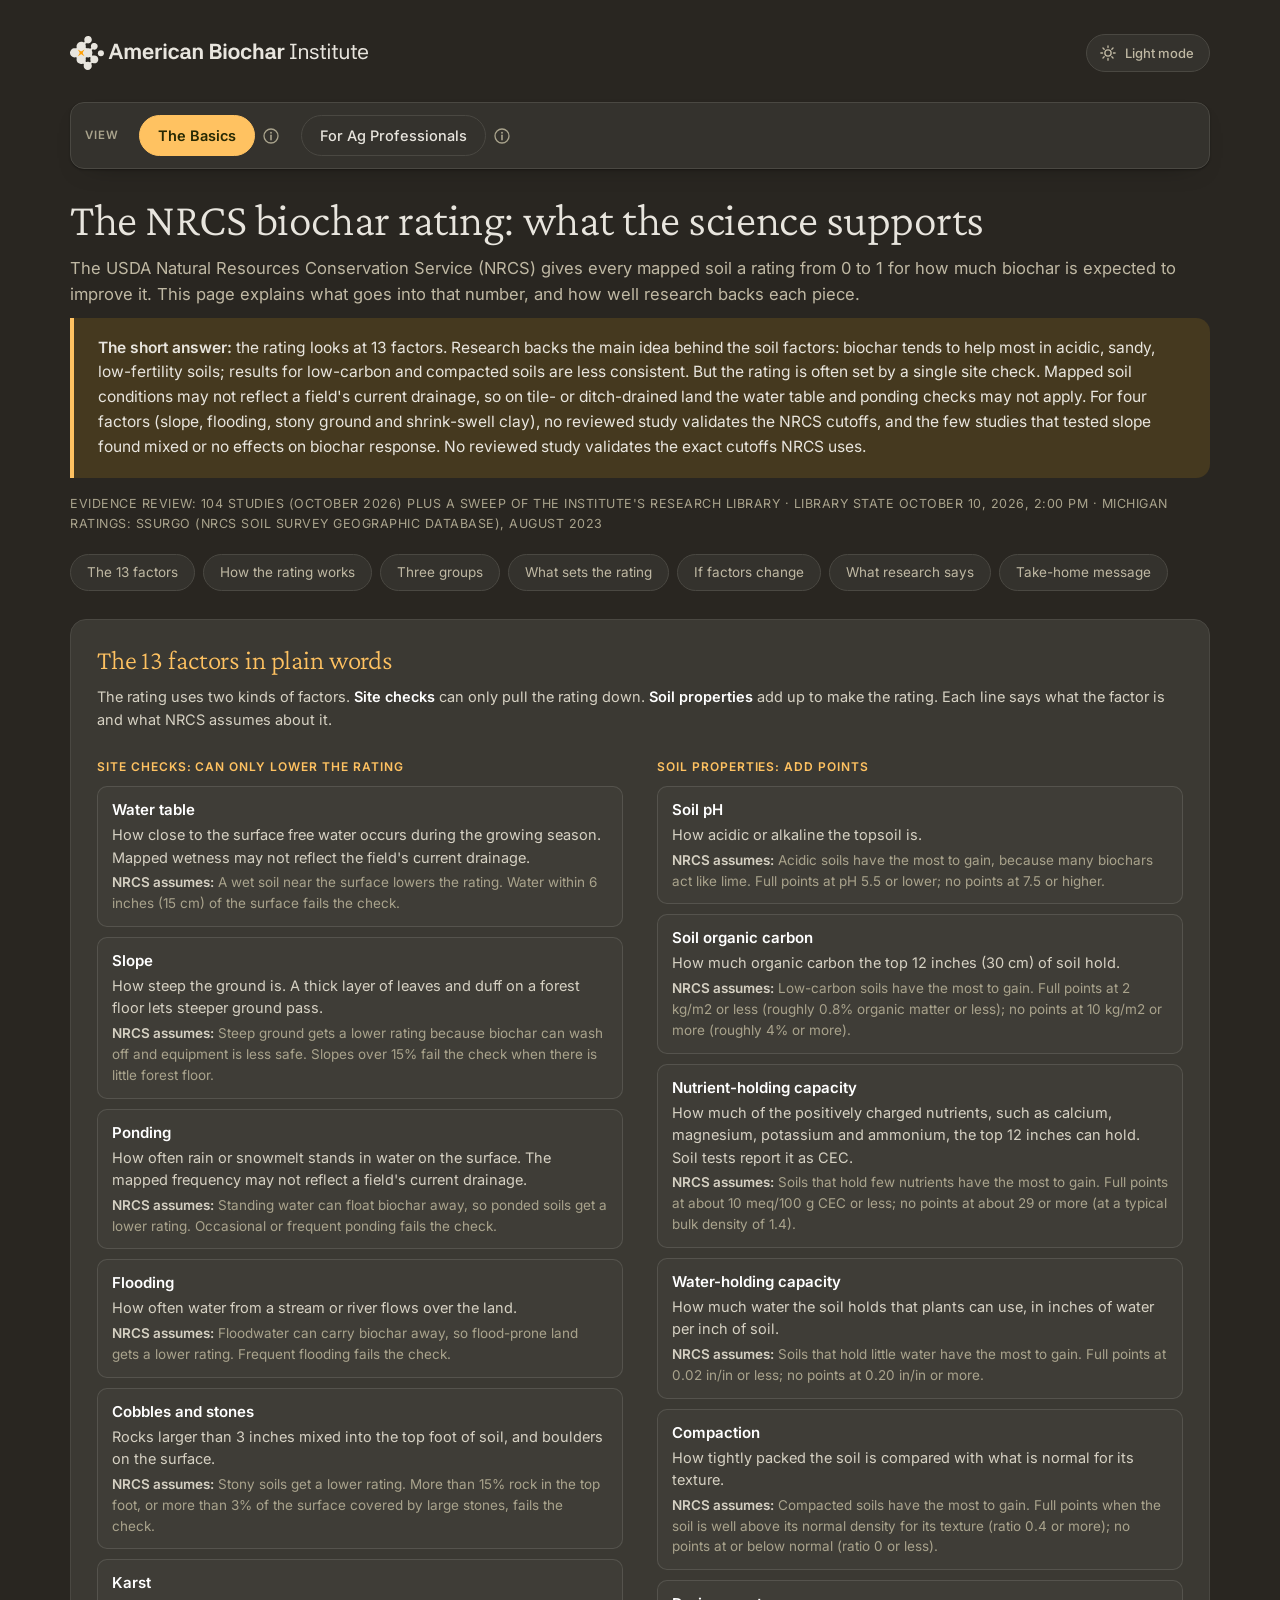
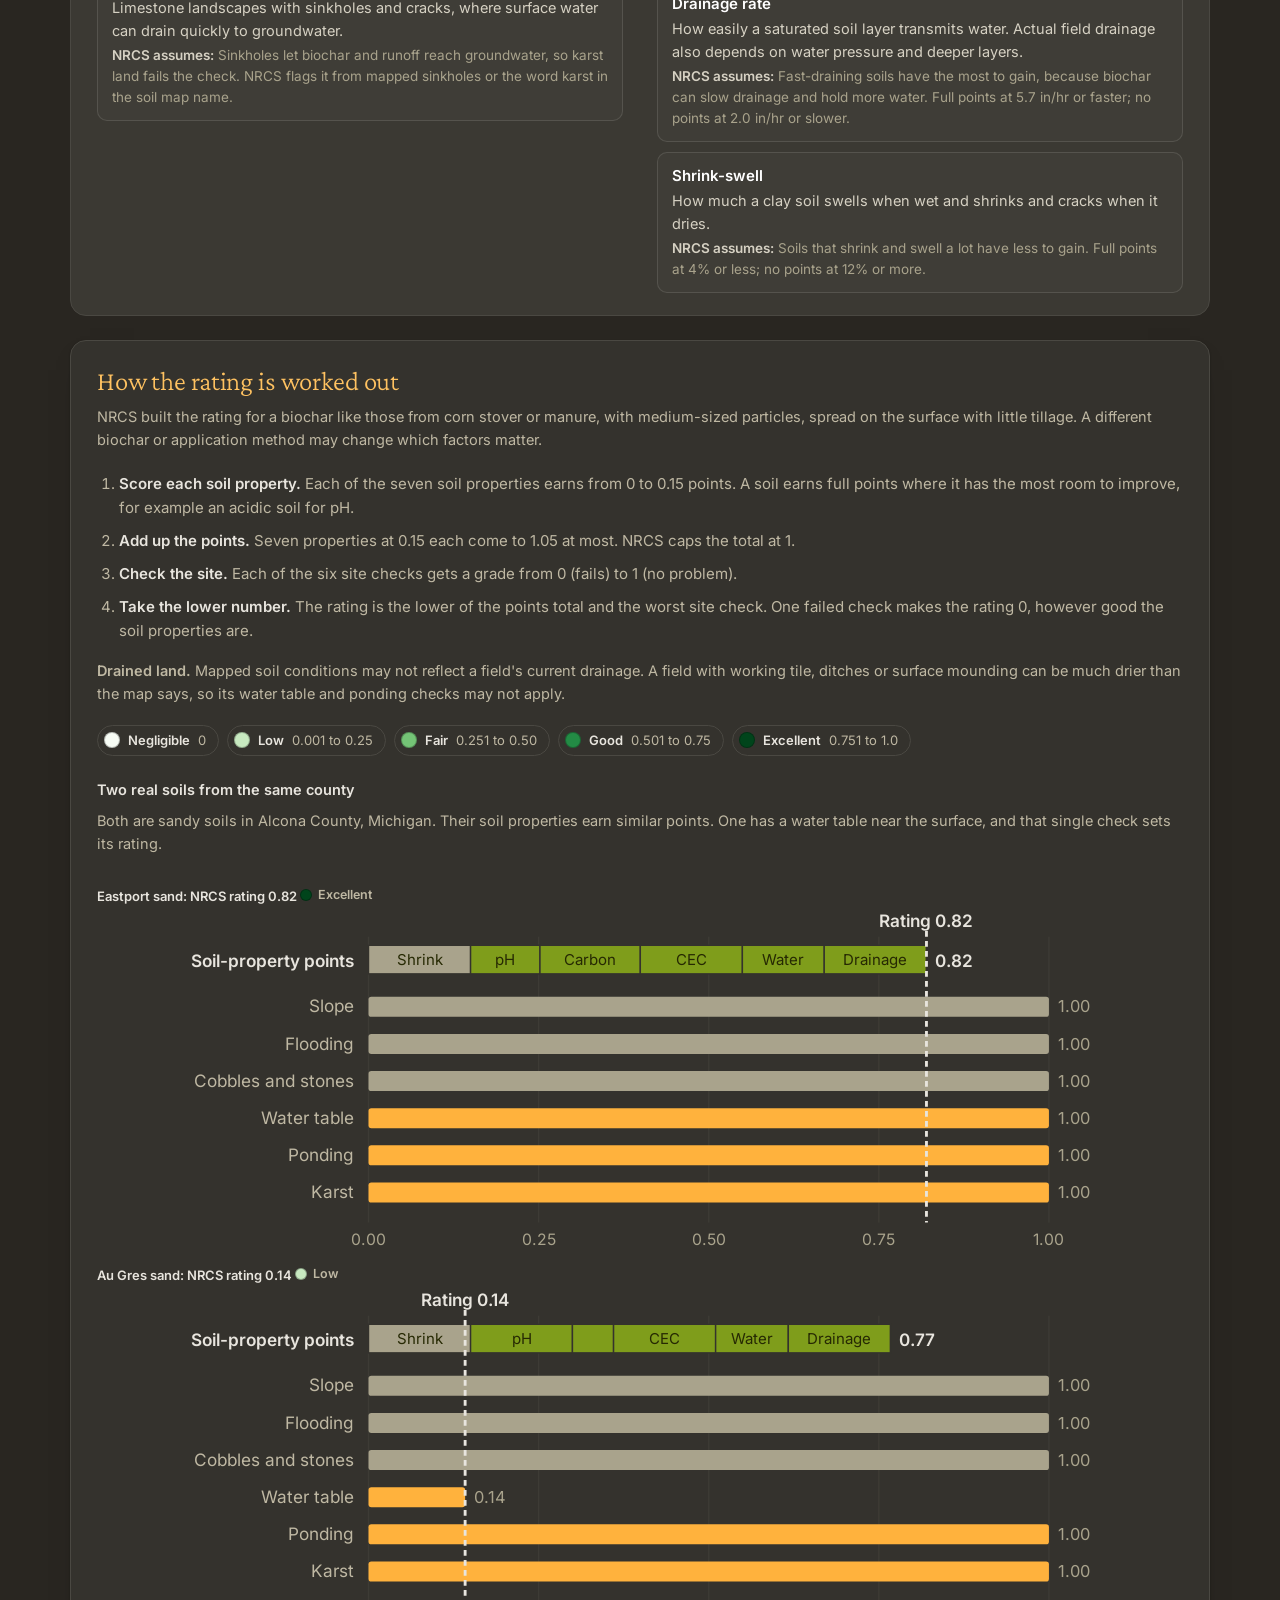
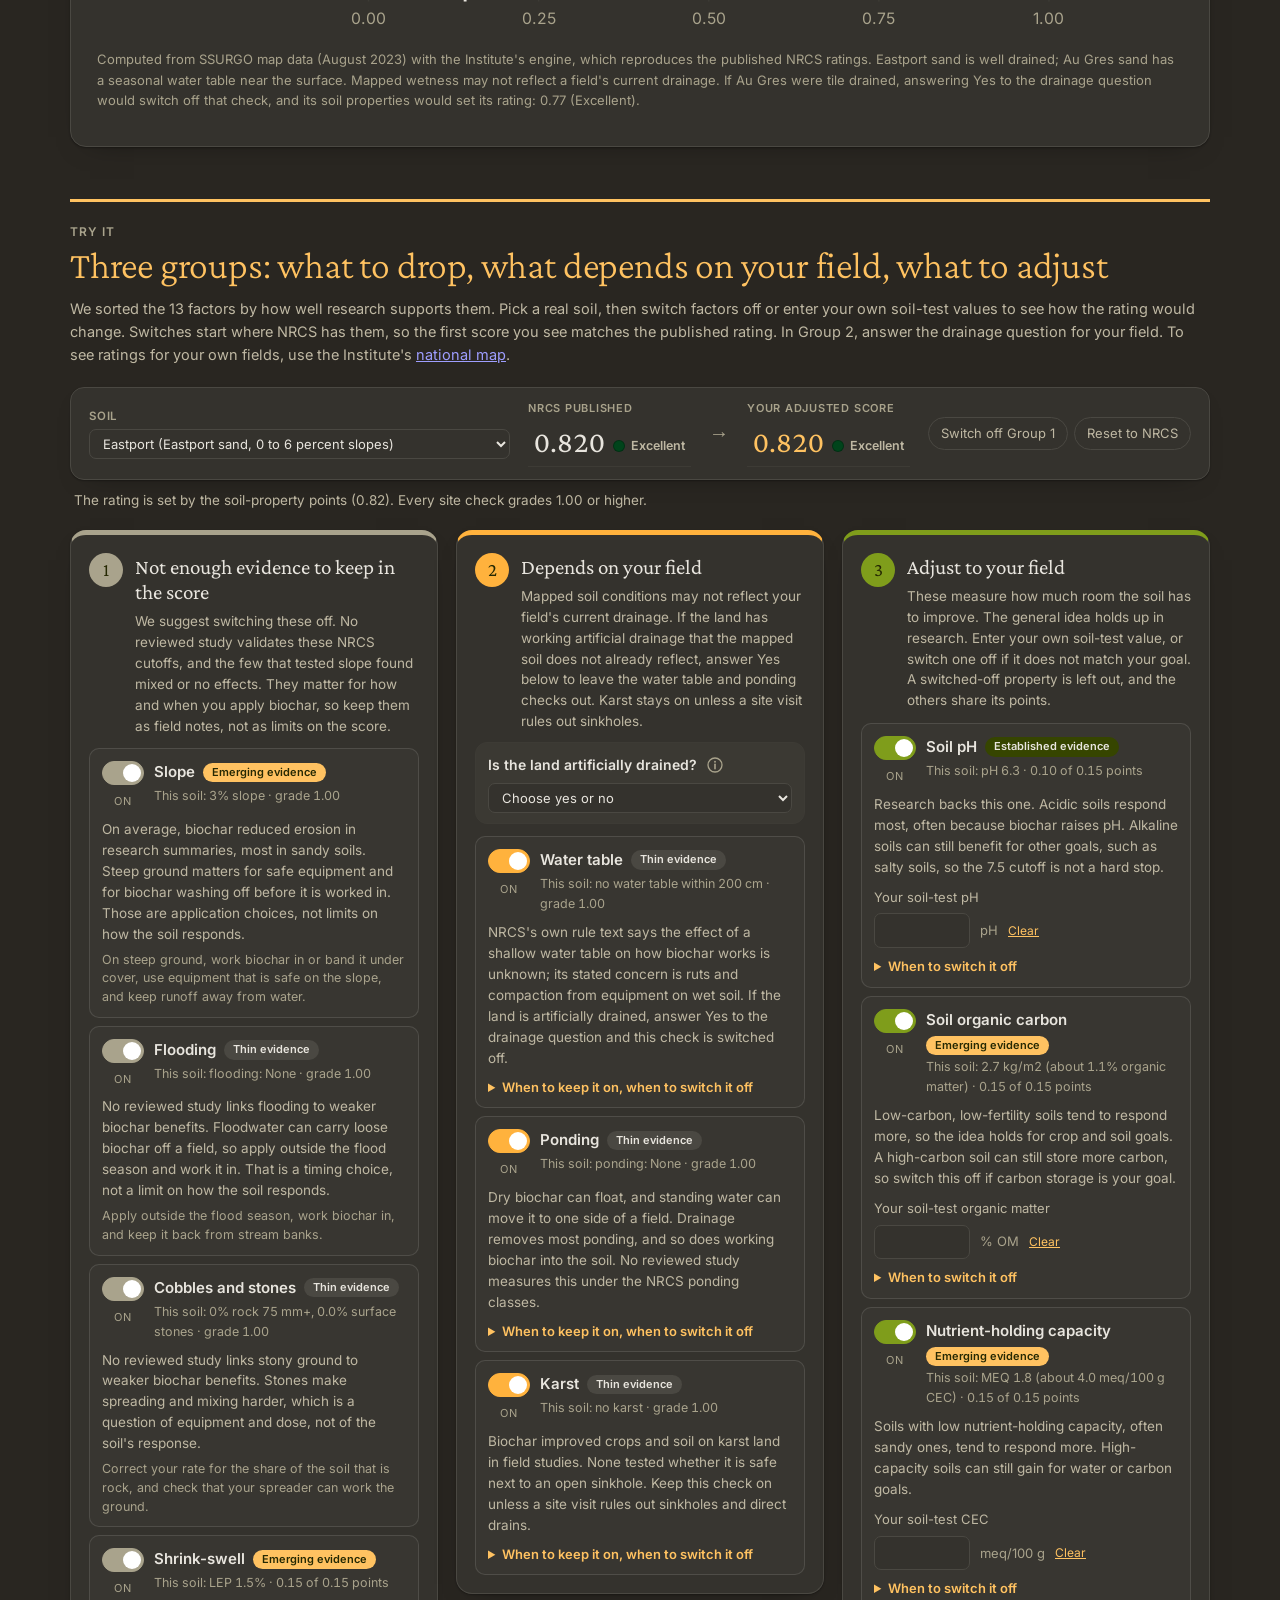
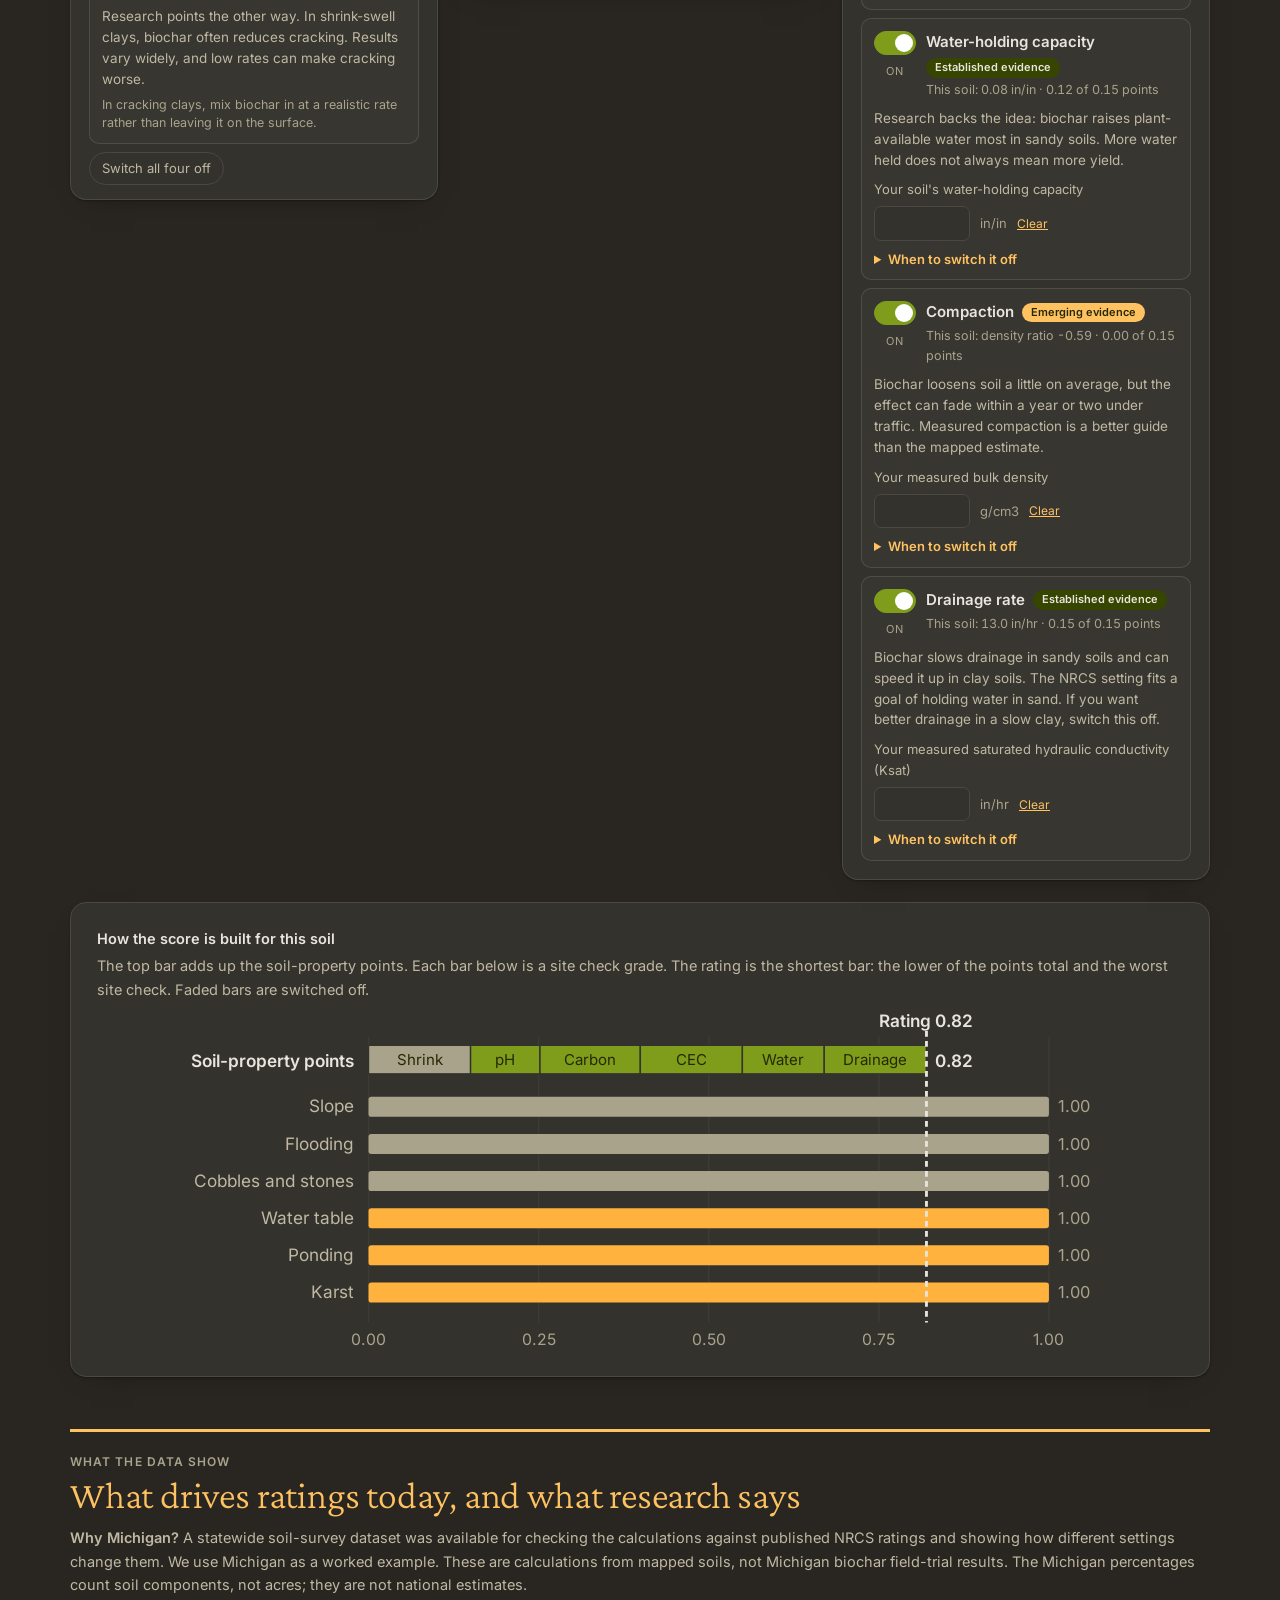
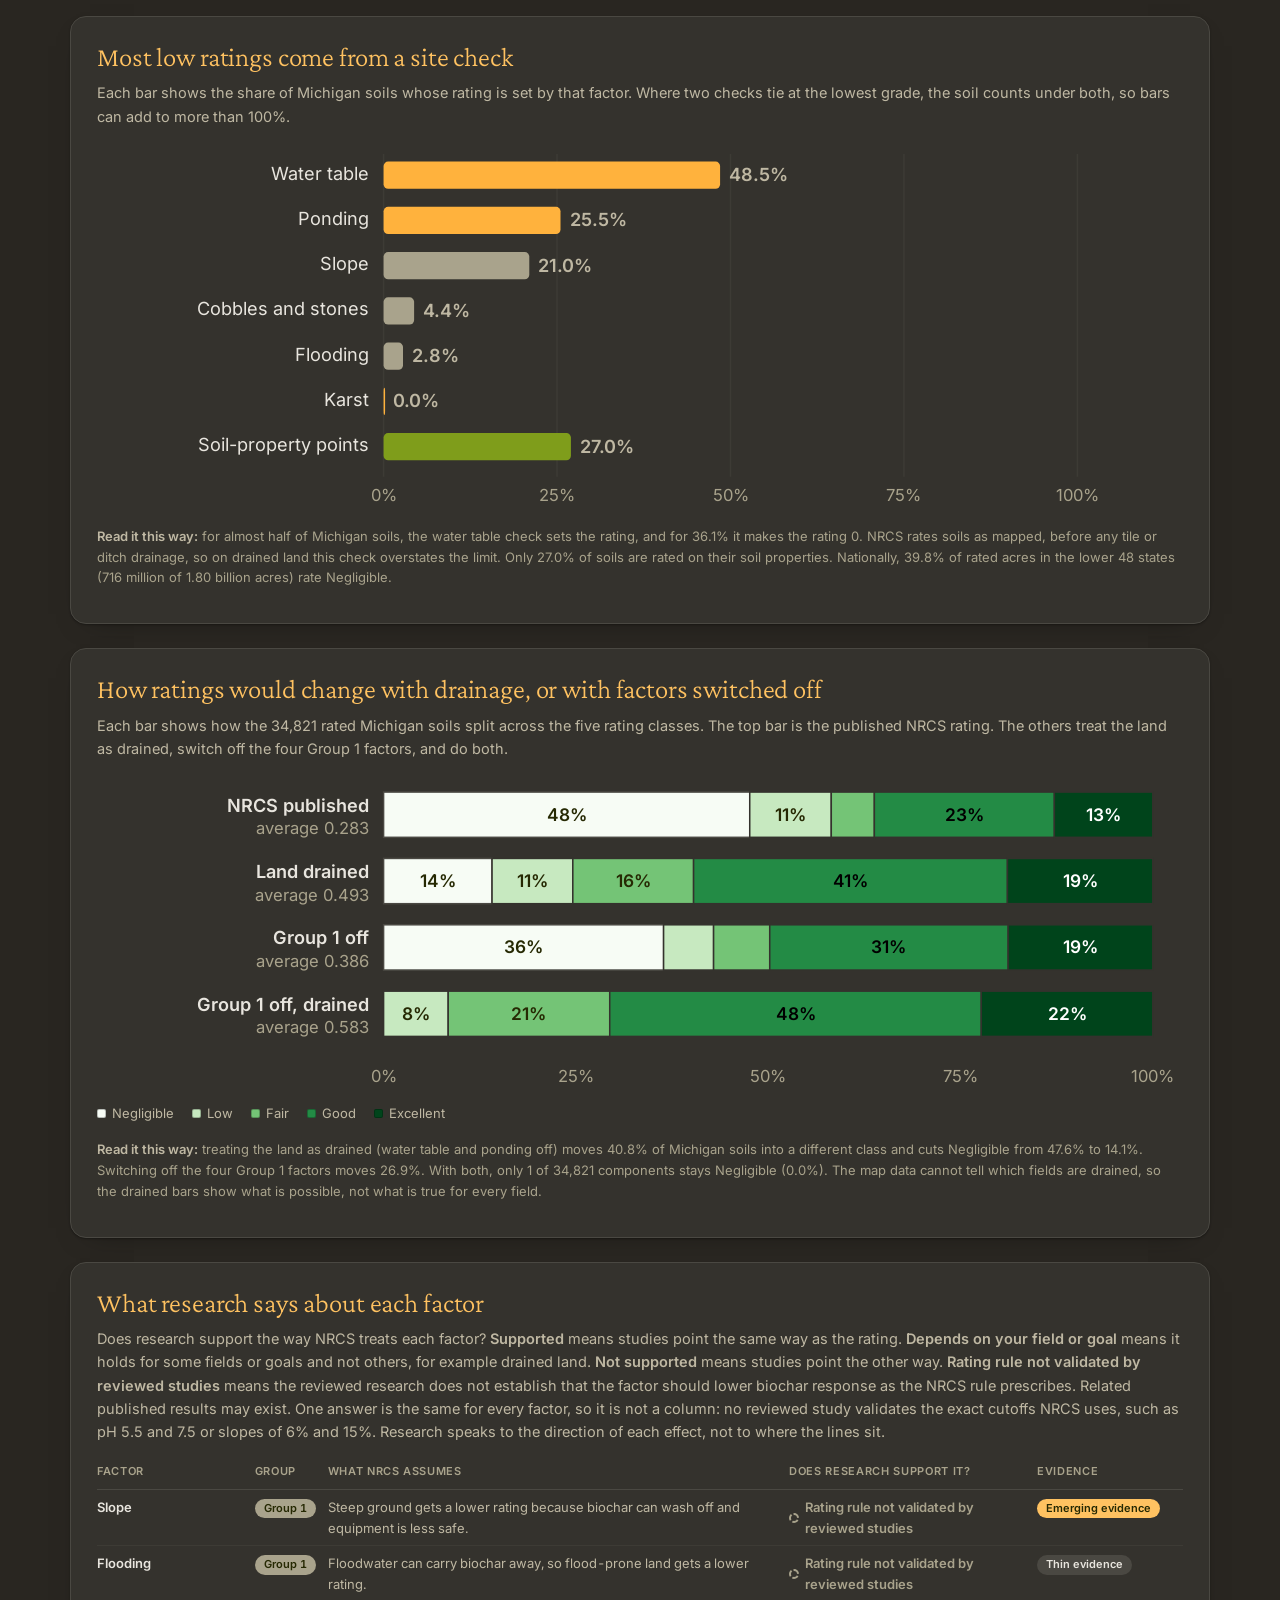
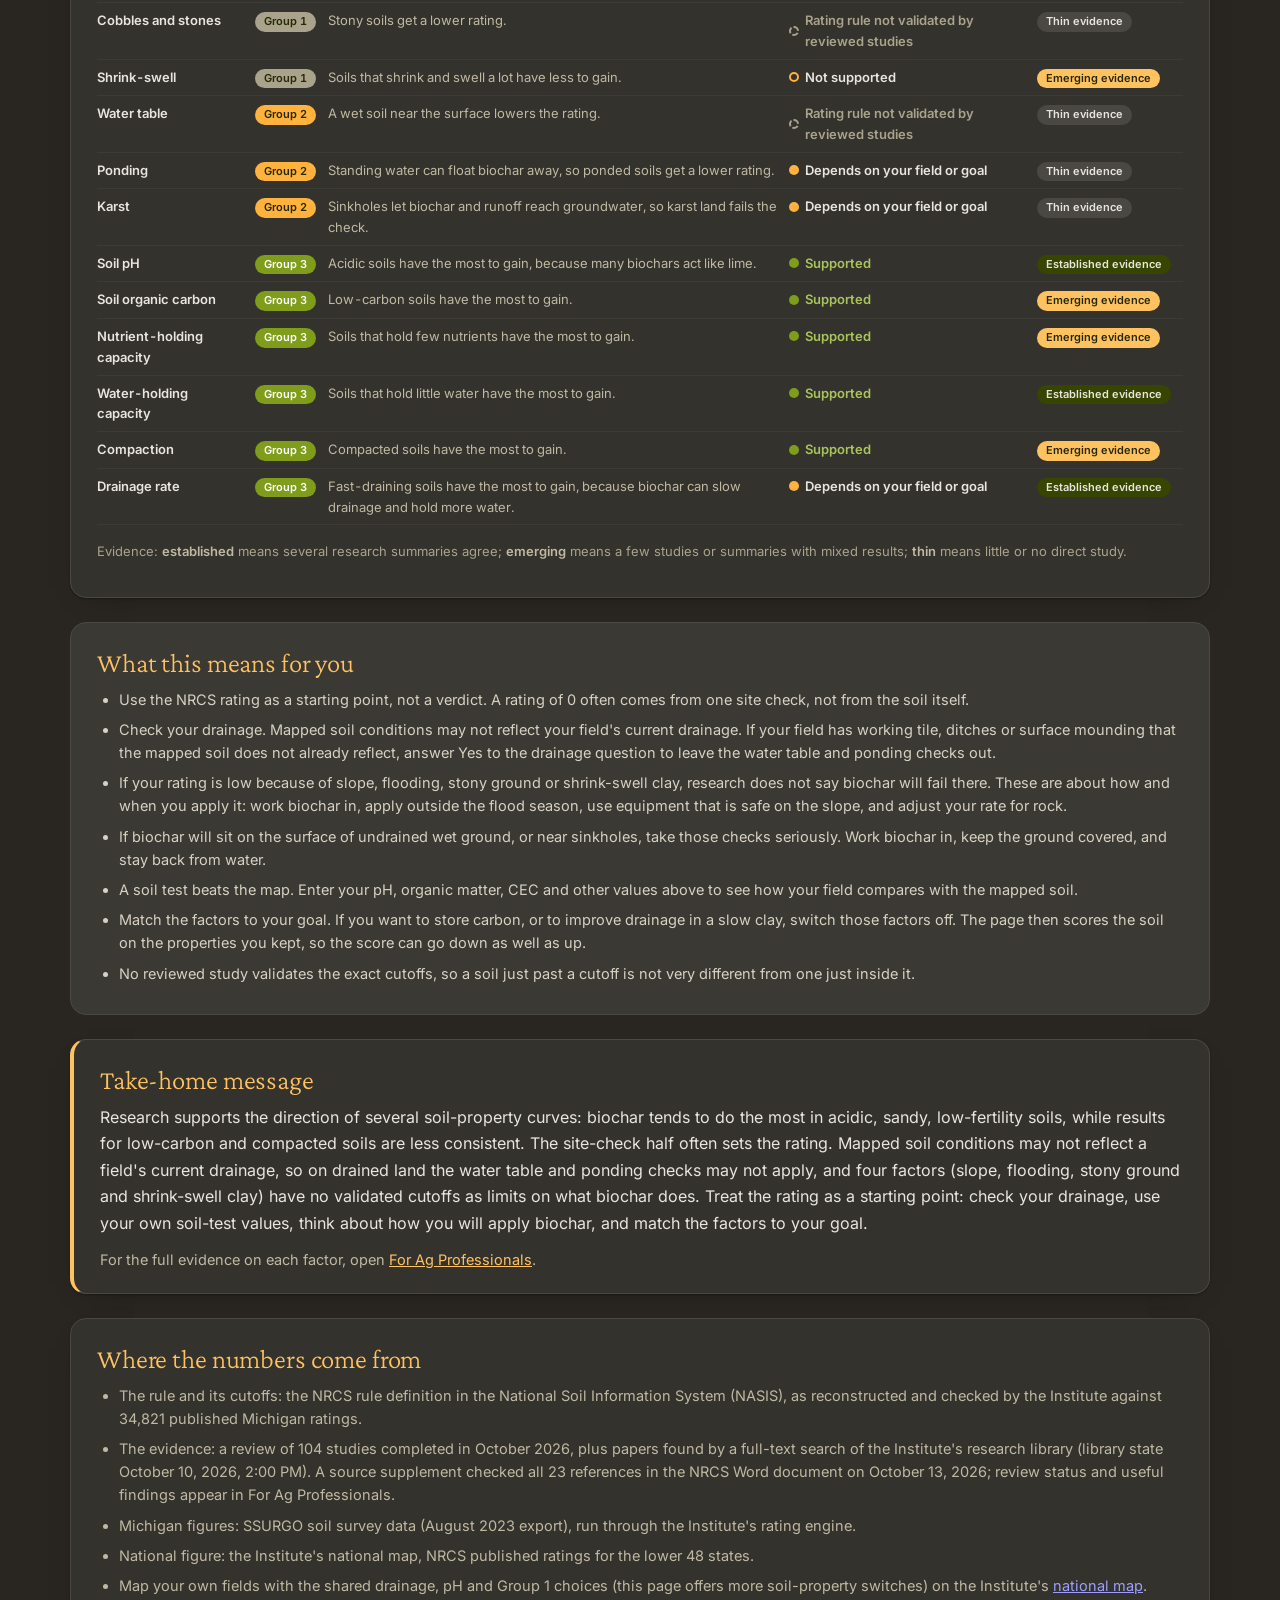
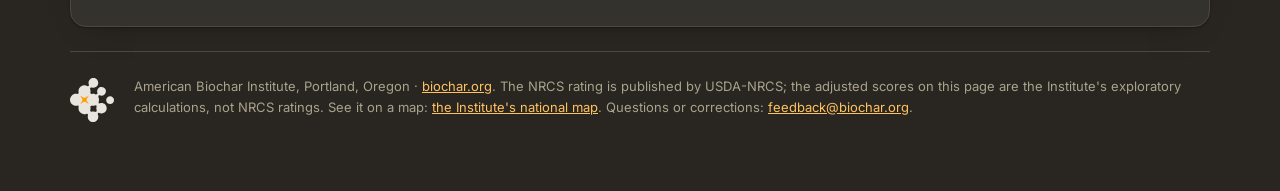
==== commit bf4281f2: "Explain NRCS scoring values and Michigan as a soil-survey worked example" ====
--- a/explorer.html
+++ b/explorer.html
@@ -474,6 +474,7 @@
   <div class="parthead">
     <div class="eyebrow">What the data show</div>
     <h2>What drives ratings today, and what research says</h2>
+    <p class="sub"><strong>Why Michigan?</strong> A statewide soil-survey dataset was available for checking the calculations against published NRCS ratings and showing how different settings change them. We use Michigan as a worked example. These are calculations from mapped soils, not Michigan biochar field-trial results. The Michigan percentages count soil components, not acres; they are not national estimates.</p>
   </div>
 
   <section class="panel" id="b-fig1">
@@ -582,7 +583,8 @@
   <div class="parthead" id="p-part4">
     <div class="eyebrow">Part 4</div>
     <h2>What limits ratings on the ground</h2>
-    <p class="sub">All 34,821 rated Michigan soil components (SSURGO export, August 2023), run through the Institute's engine. Shares are of components, not acres. A national figure from the Institute's map draft gives scale.</p>
+    <p class="sub">All 34,821 rated Michigan soil components (SSURGO export, August 2023), run through the Institute's engine. Shares are of components, not acres. A separate national map figure gives scale.</p>
+    <p class="sub"><strong>Why Michigan?</strong> A statewide soil-survey dataset was available for checking the calculations against published NRCS ratings and showing how different settings change them. We use Michigan as a worked example. These are calculations from mapped soils, not Michigan biochar field-trial results. The Michigan percentages count soil components, not acres; they are not national estimates.</p>
   </div>
   <section class="panel" id="p-fig1">
     <h2>Which factor sets the rating</h2>
@@ -1626,7 +1628,7 @@
   $("#p-stamp").textContent = "Evidence: 104-study review (October 2026) and a sweep of the Institute's BIOCHAR library, library state " + M.libraryState + " · Source supplement: " + M.sourceReview.date + " · Michigan: 34,821 components, SSURGO August 2023 · Engine v1.1";
   var cards = [
     { l: "What sets ratings", v: pct(M.mi.governed.site), t: "of Michigan components have their rating set by a site factor rather than the soil-property points.", foot: pct(M.mi.classes.nrcs.neg) + " rate Negligible; water table binds for " + pct(M.mi.siteLimits.wt) + "." },
-    { l: "Cutoffs tested", v: "0 of 104", t: "reviewed studies test an NRCS breakpoint. The evidence speaks to direction and context, not thresholds.", foot: "No inspected supplemental paper validates a breakpoint." },
+    { l: "Exact NRCS scoring values", v: "0 of 104", t: "reviewed studies confirmed the exact values NRCS uses to assign points, such as pH 5.5 and 7.5.", foot: "We keep these values to reproduce the NRCS rating; they are not proven limits on biochar benefits. The additional reviewed papers did not confirm them either." },
     { l: "Soil properties", v: "+45% vs +14%", t: "gain in plant-available water from biochar in coarse versus fine soils; yield gains concentrate in acidic, low-fertility soils.", foot: "Razzaghi et al. 2020; Jeffery et al. 2017; Xu et al. 2025." },
     { l: "Drained land", v: pct(M.mi.changedClass.drained), t: "of Michigan components change class when the land is treated as artificially drained (water table and ponding off).", foot: "Negligible falls from " + pct(M.mi.classes.nrcs.neg) + " to " + pct(M.mi.classes.drained.neg) + "; the mapped condition may not reflect current drainage." }
   ];
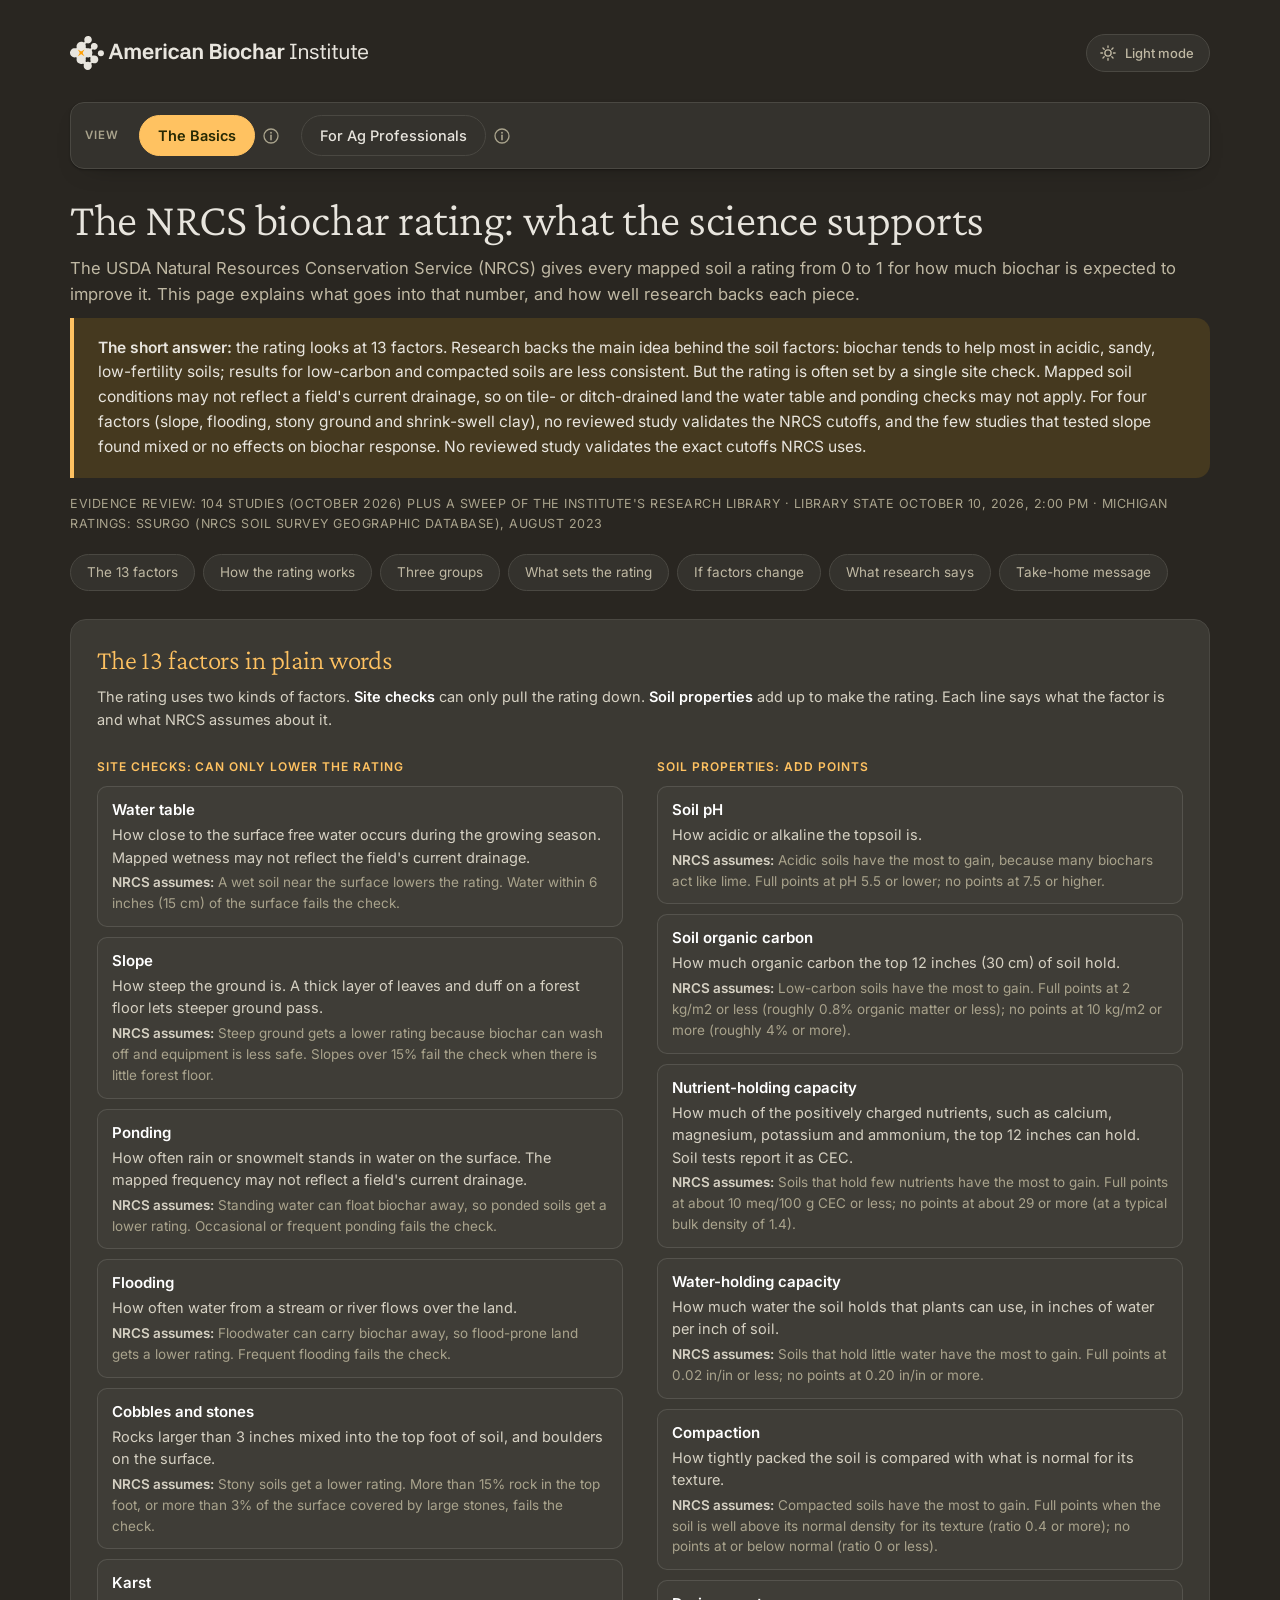
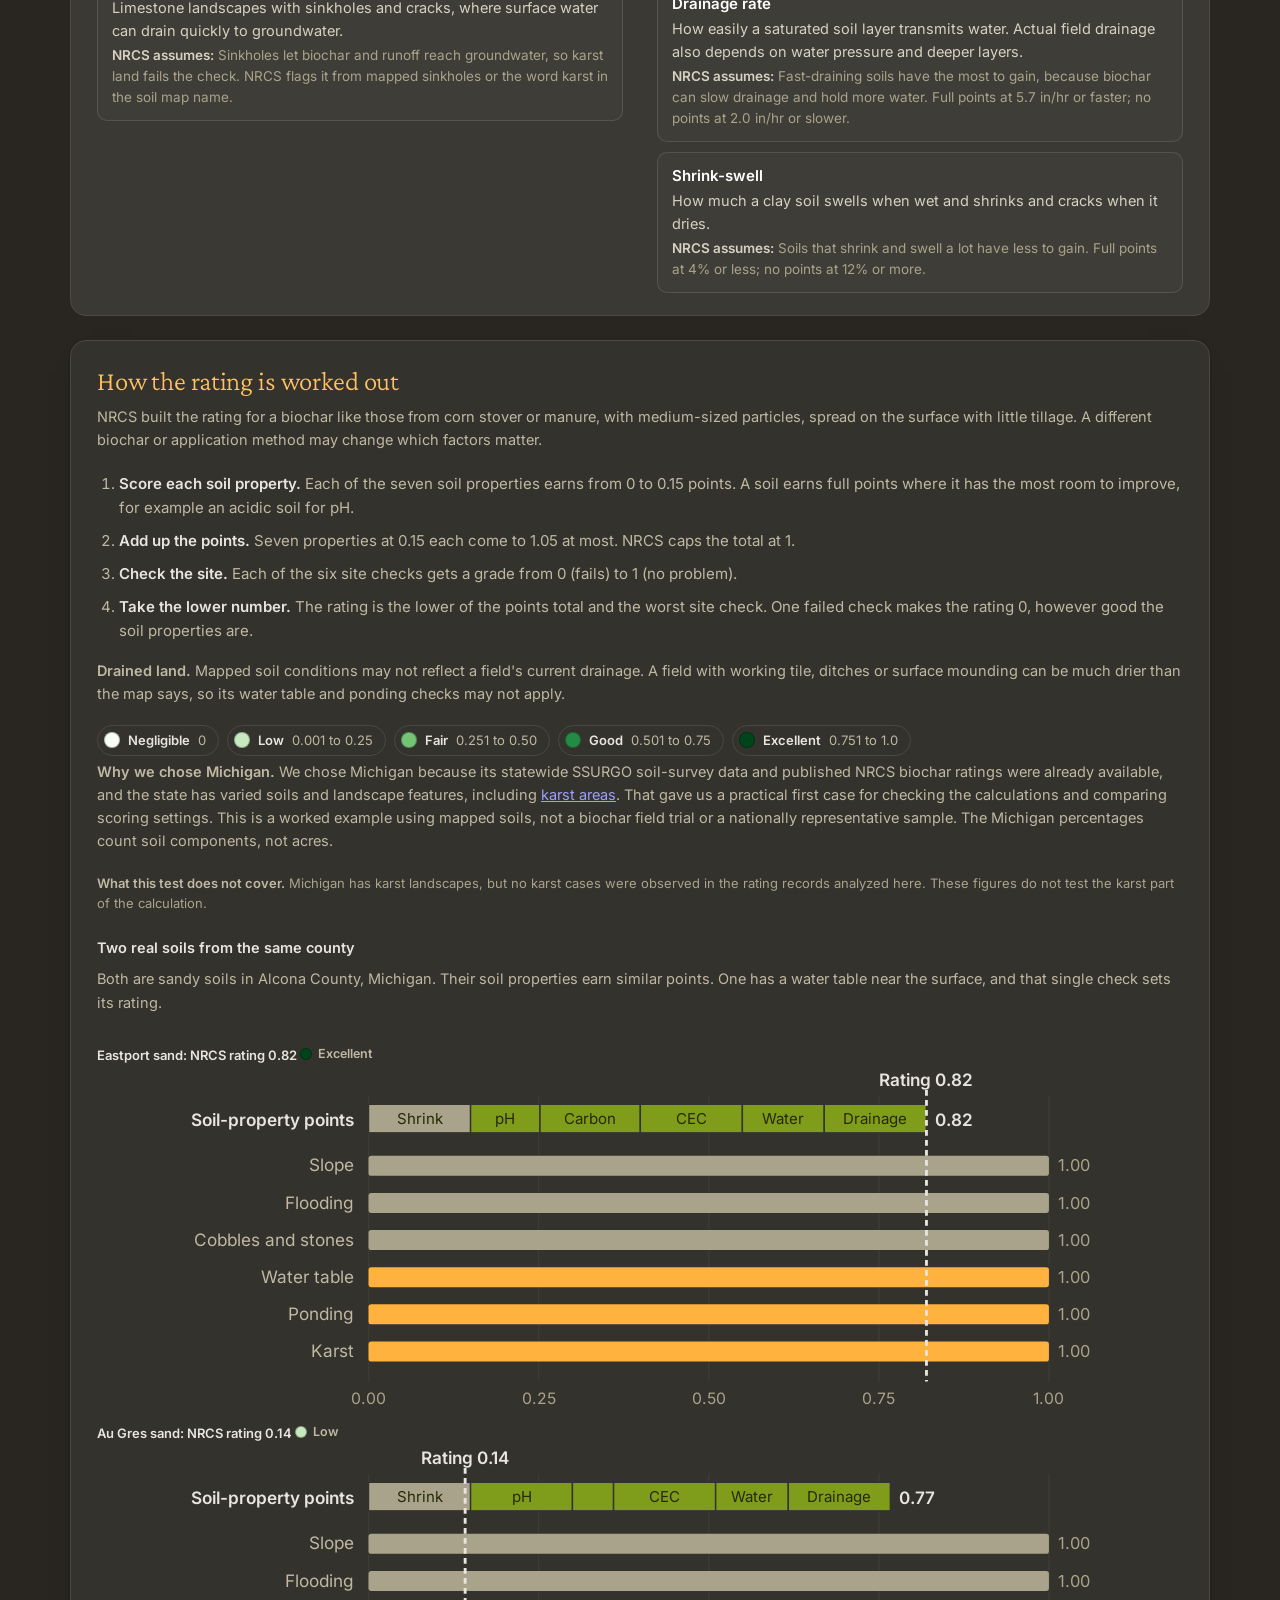
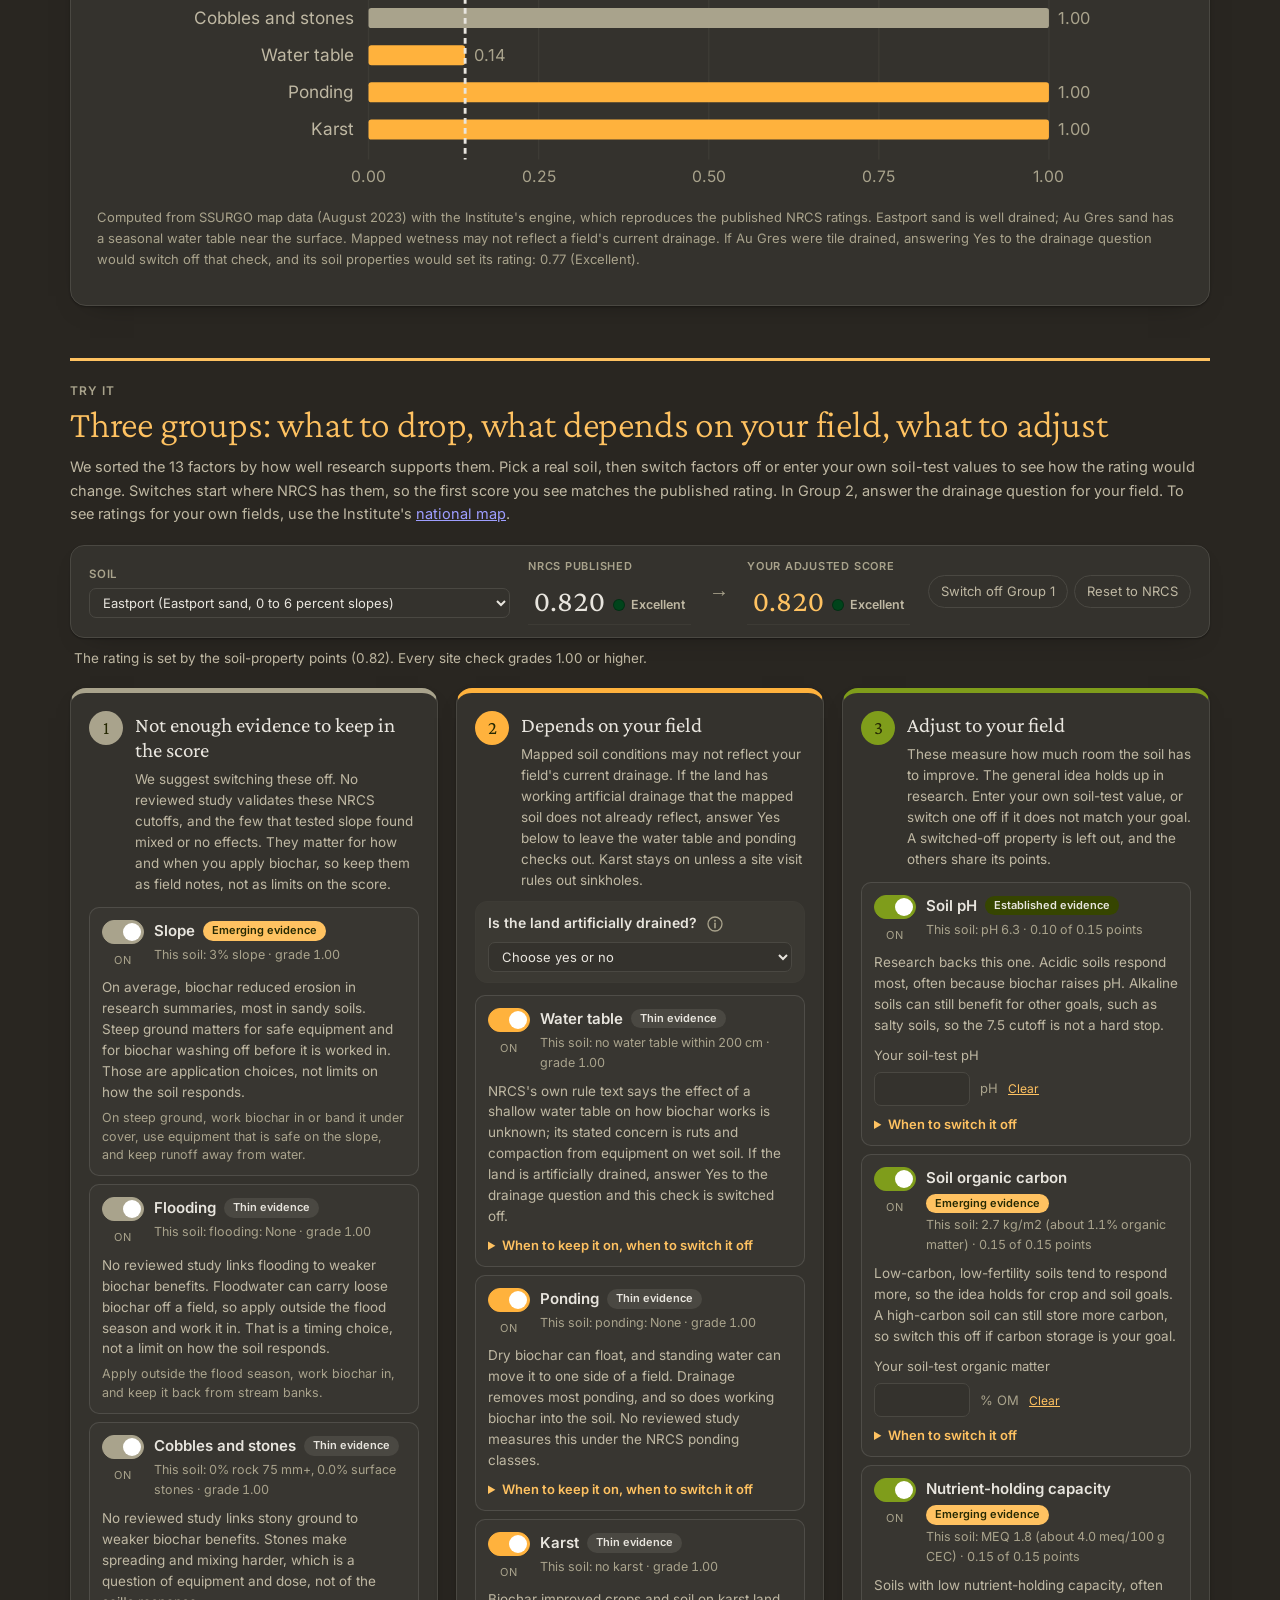
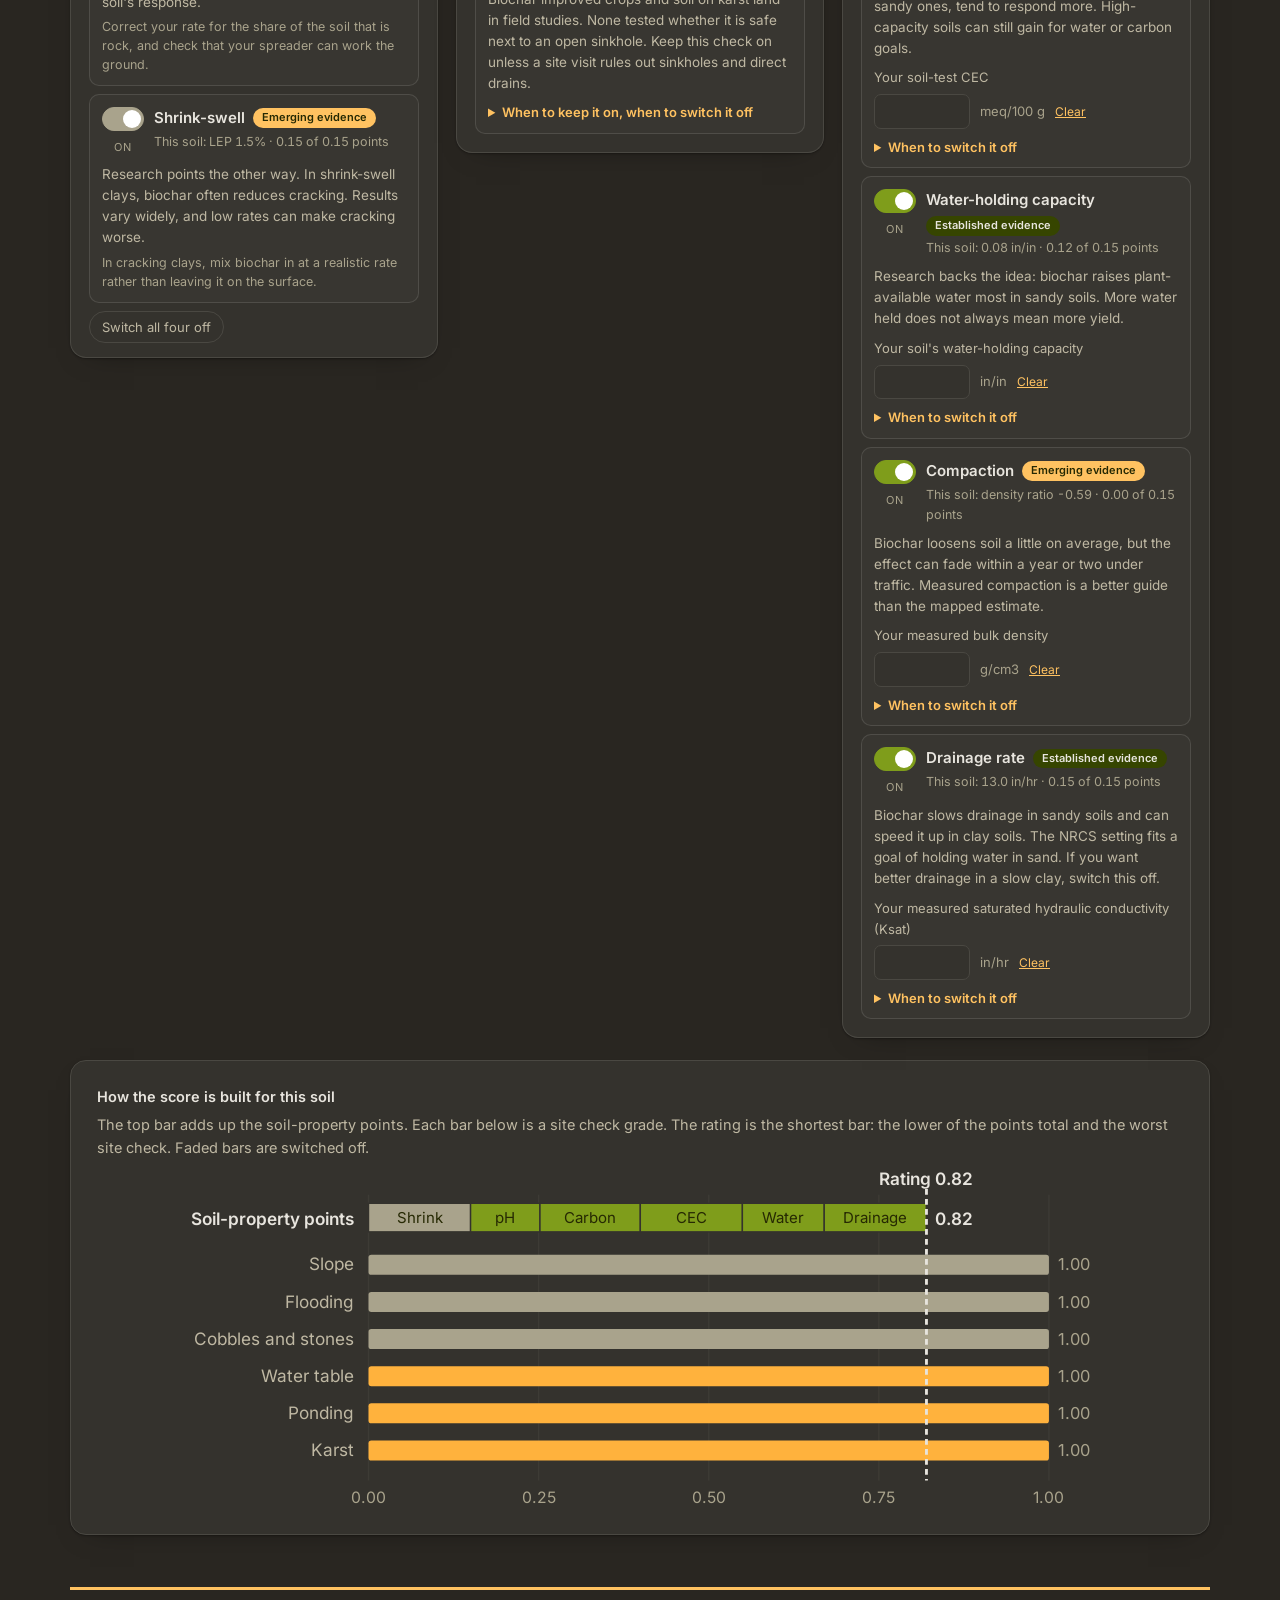
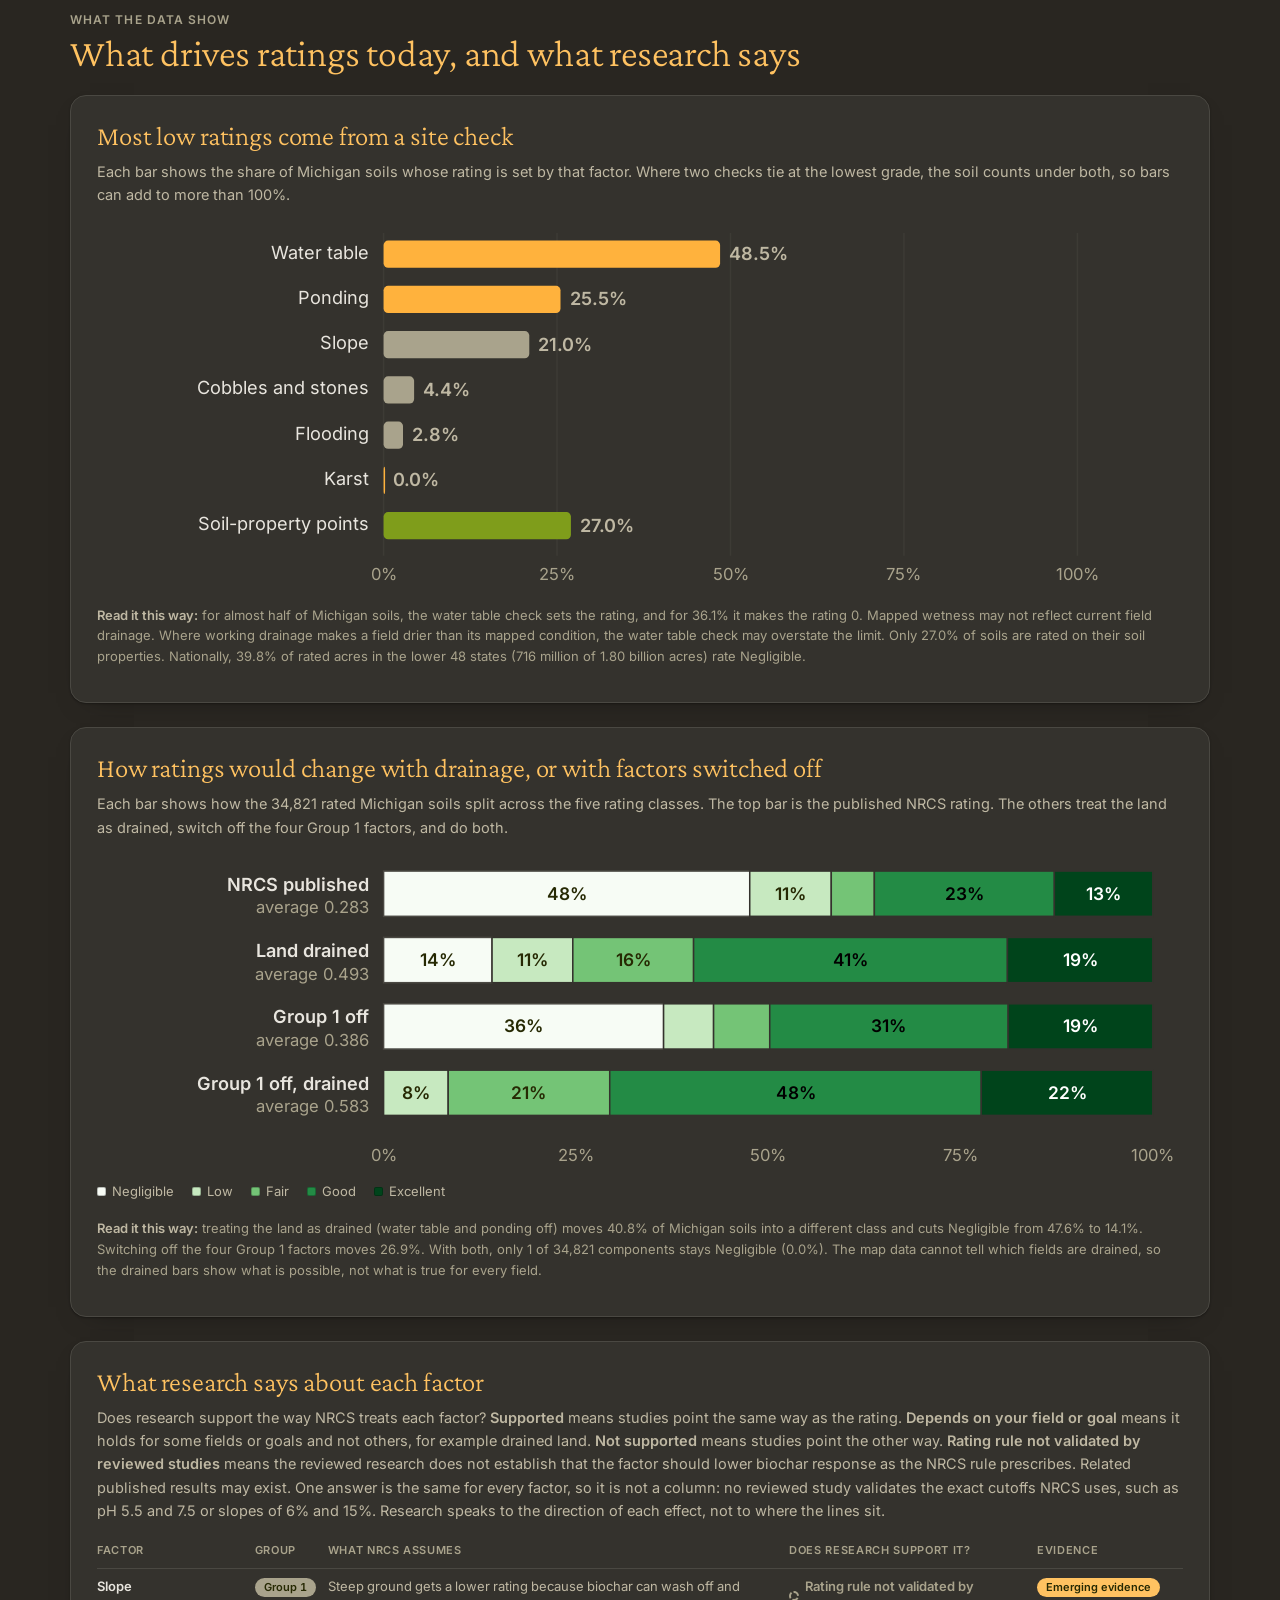
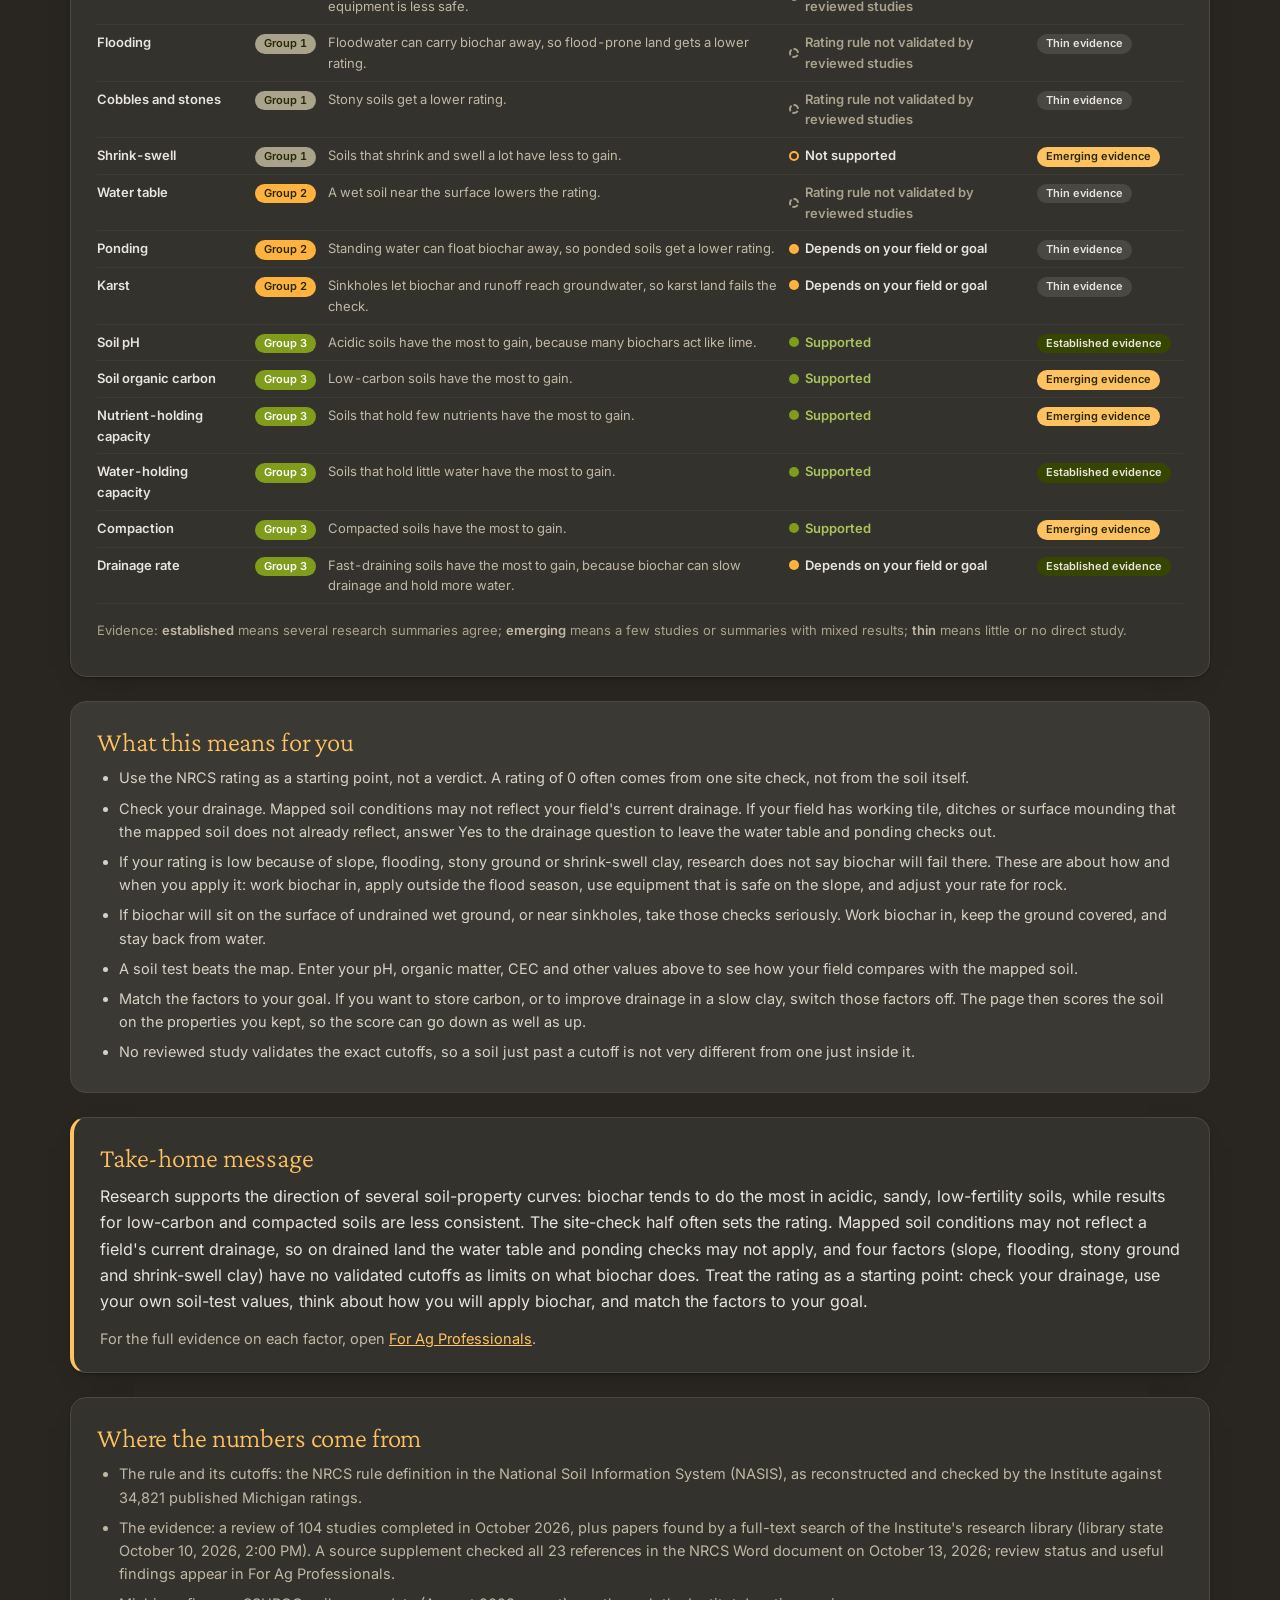
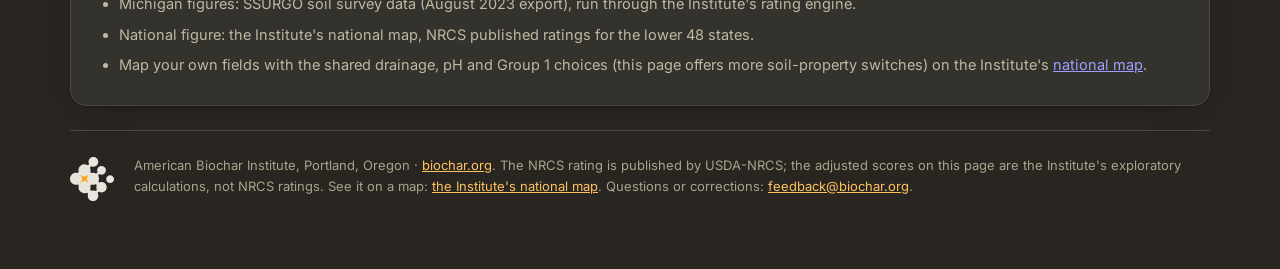
==== commit 0d3e8580: "State Michigan selection reason before results and distinguish karst geography from tested records" ====
--- a/explorer.html
+++ b/explorer.html
@@ -458,6 +458,8 @@
     </ol>
     <p class="sub"><strong>Drained land.</strong> Mapped soil conditions may not reflect a field's current drainage. A field with working tile, ditches or surface mounding can be much drier than the map says, so its water table and ponding checks may not apply.</p>
     <div class="classrow" id="b-classes" aria-label="Rating classes"></div>
+    <p class="sub"><strong>Why we chose Michigan.</strong> We chose Michigan because its statewide SSURGO soil-survey data and published NRCS biochar ratings were already available, and the state has varied soils and landscape features, including <a href="https://mgs.wmich.edu/education-and-outreach/michigan-geology/sinkholes/" target="_blank" rel="noopener">karst areas</a>. That gave us a practical first case for checking the calculations and comparing scoring settings. This is a worked example using mapped soils, not a biochar field trial or a nationally representative sample. The Michigan percentages count soil components, not acres.</p>
+    <p class="note"><strong>What this test does not cover.</strong> Michigan has karst landscapes, but no karst cases were observed in the rating records analyzed here. These figures do not test the karst part of the calculation.</p>
     <h3 style="margin-top:22px">Two real soils from the same county</h3>
     <p class="sub">Both are sandy soils in Alcona County, Michigan. Their soil properties earn similar points. One has a water table near the surface, and that single check sets its rating.</p>
     <div id="b-example" class="cx"></div>
@@ -474,7 +476,6 @@
   <div class="parthead">
     <div class="eyebrow">What the data show</div>
     <h2>What drives ratings today, and what research says</h2>
-    <p class="sub"><strong>Why Michigan?</strong> A statewide soil-survey dataset was available for checking the calculations against published NRCS ratings and showing how different settings change them. We use Michigan as a worked example. These are calculations from mapped soils, not Michigan biochar field-trial results. The Michigan percentages count soil components, not acres; they are not national estimates.</p>
   </div>
 
   <section class="panel" id="b-fig1">
@@ -534,6 +535,8 @@
 
   <section class="panel findings" id="p-keys">
     <h2 style="margin-bottom:18px">Key findings</h2>
+    <p class="sub"><strong>Why we chose Michigan.</strong> We chose Michigan because its statewide SSURGO soil-survey data and published NRCS biochar ratings were already available, and the state has varied soils and landscape features, including <a href="https://mgs.wmich.edu/education-and-outreach/michigan-geology/sinkholes/" target="_blank" rel="noopener">karst areas</a>. That gave us a practical first case for checking the calculations and comparing scoring settings. This is a worked example using mapped soils, not a biochar field trial or a nationally representative sample. The Michigan percentages count soil components, not acres.</p>
+    <p class="note"><strong>What this test does not cover.</strong> Michigan has karst landscapes, but no karst cases were observed in the rating records analyzed here. These figures do not test the karst part of the calculation.</p>
     <div class="kgrid" id="p-keygrid"></div>
   </section>
 
@@ -584,7 +587,6 @@
     <div class="eyebrow">Part 4</div>
     <h2>What limits ratings on the ground</h2>
     <p class="sub">All 34,821 rated Michigan soil components (SSURGO export, August 2023), run through the Institute's engine. Shares are of components, not acres. A separate national map figure gives scale.</p>
-    <p class="sub"><strong>Why Michigan?</strong> A statewide soil-survey dataset was available for checking the calculations against published NRCS ratings and showing how different settings change them. We use Michigan as a worked example. These are calculations from mapped soils, not Michigan biochar field-trial results. The Michigan percentages count soil components, not acres; they are not national estimates.</p>
   </div>
   <section class="panel" id="p-fig1">
     <h2>Which factor sets the rating</h2>
@@ -1598,7 +1600,7 @@
   $("#b-example-note").innerHTML = "Computed from SSURGO map data (August 2023) with the Institute's engine, which reproduces the published NRCS ratings. Eastport sand is well drained; Au Gres sand has a seasonal water table near the surface. Mapped wetness may not reflect a field's current drainage. If Au Gres were tile drained, answering Yes to the drainage question would switch off that check, and its soil properties would set its rating: " + f2(agd) + " (" + (agd != null ? CLS[clsOf(agd)].name : "") + ").";
   makeScenario($("#b-scen"), "basic");
   barChart($("#b-chart1"), siteItems(), { label: "Share of Michigan soils whose rating is set by each factor" });
-  $("#b-note1").innerHTML = "<strong>Read it this way:<\/strong> for almost half of Michigan soils, the water table check sets the rating, and for " + pct(M.mi.zeroBy.wt) + " it makes the rating 0. NRCS rates soils as mapped, before any tile or ditch drainage, so on drained land this check overstates the limit. Only " + pct(M.mi.governed.dynamic) + " of soils are rated on their soil properties. Nationally, " + f1(natNegPct) + "% of rated acres in the lower 48 states (" + Math.round(NAT.neg / 1e6) + " million of " + (NAT.rated / 1e9).toFixed(2) + " billion acres) rate Negligible.";
+  $("#b-note1").innerHTML = "<strong>Read it this way:<\/strong> for almost half of Michigan soils, the water table check sets the rating, and for " + pct(M.mi.zeroBy.wt) + " it makes the rating 0. Mapped wetness may not reflect current field drainage. Where working drainage makes a field drier than its mapped condition, the water table check may overstate the limit. Only " + pct(M.mi.governed.dynamic) + " of soils are rated on their soil properties. Nationally, " + f1(natNegPct) + "% of rated acres in the lower 48 states (" + Math.round(NAT.neg / 1e6) + " million of " + (NAT.rated / 1e9).toFixed(2) + " billion acres) rate Negligible.";
   stackChart($("#b-chart2"), scenRows(), "Michigan soils by rating class under four settings"); classLegend($("#b-legend2"));
   $("#b-note2").innerHTML = "<strong>Read it this way:<\/strong> treating the land as drained (water table and ponding off) moves " + pct(M.mi.changedClass.drained) + " of Michigan soils into a different class and cuts Negligible from " + pct(M.mi.classes.nrcs.neg) + " to " + pct(M.mi.classes.drained.neg) + ". Switching off the four Group 1 factors moves " + pct(M.mi.changedClass.g1off) + ". With both, only 1 of 34,821 components stays Negligible (" + pct(M.mi.classes.g1dr.neg) + "). The map data cannot tell which fields are drained, so the drained bars show what is possible, not what is true for every field.";
   // matrix
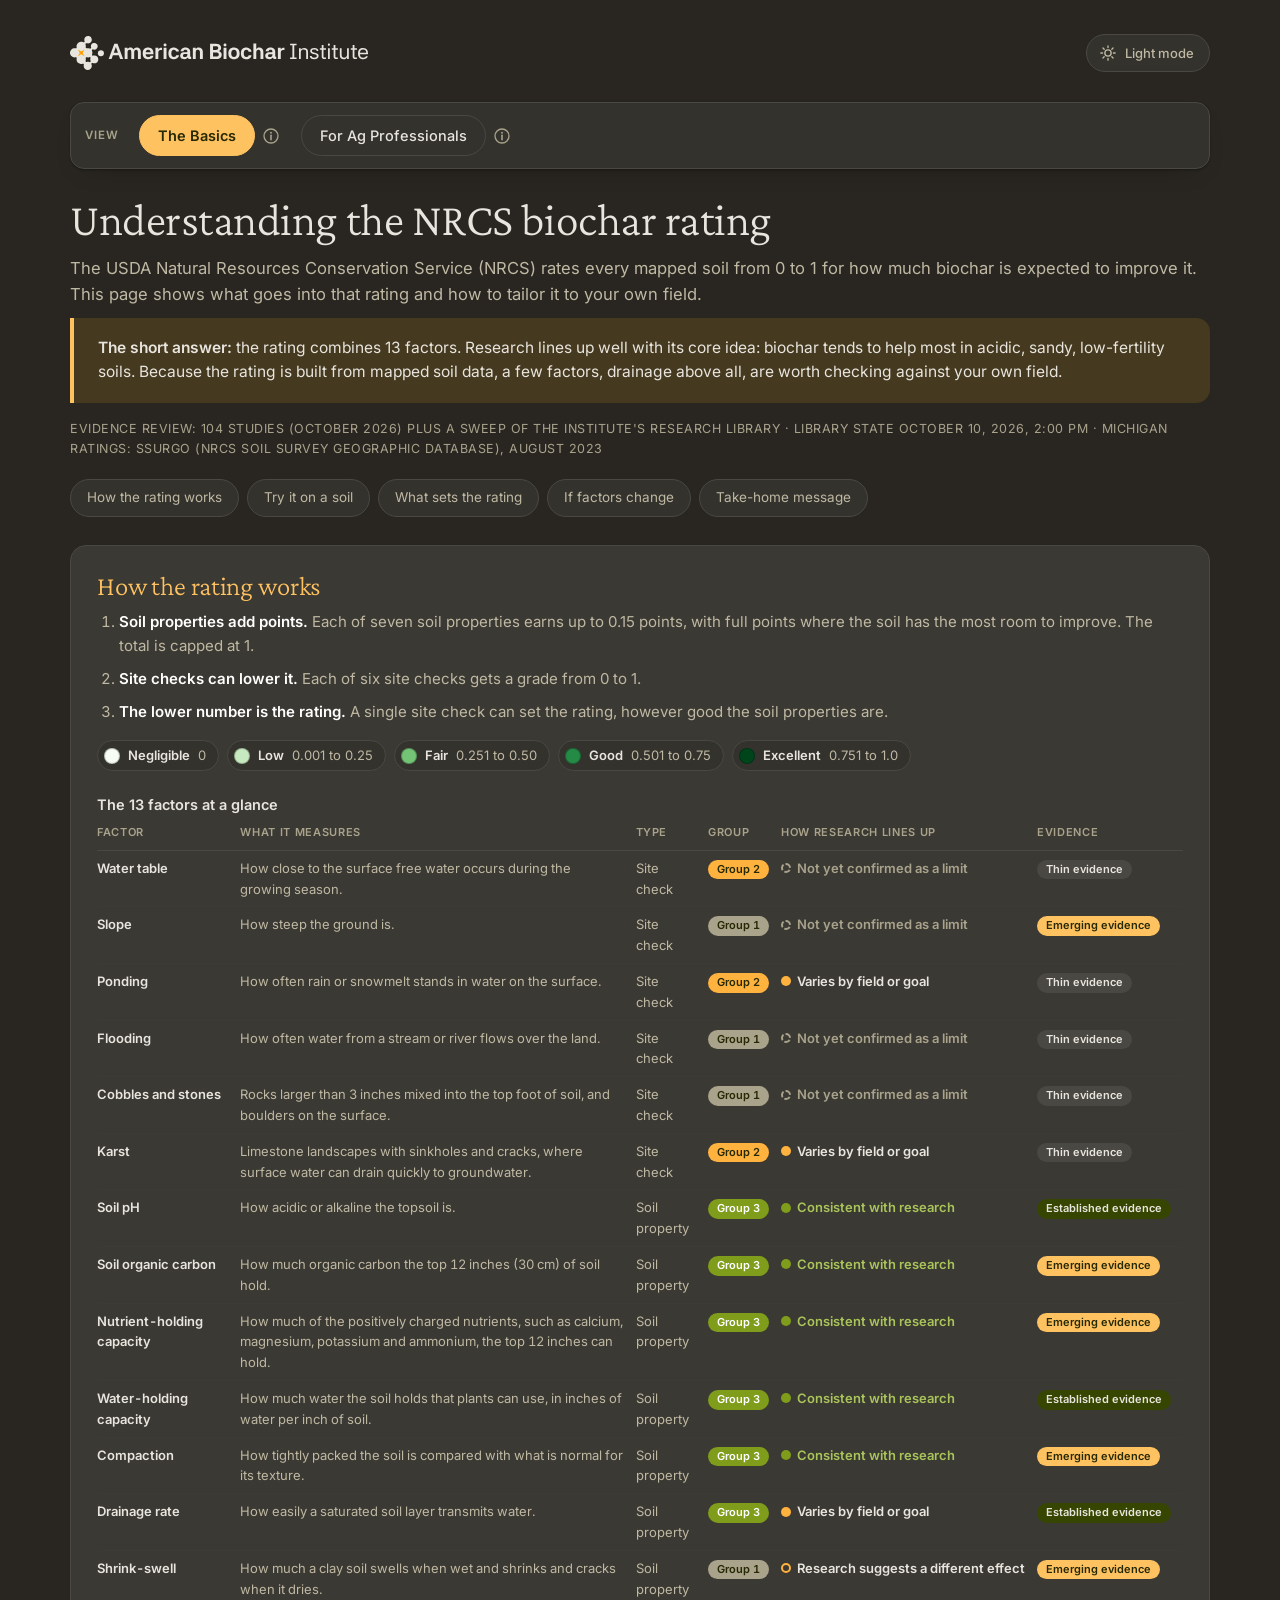
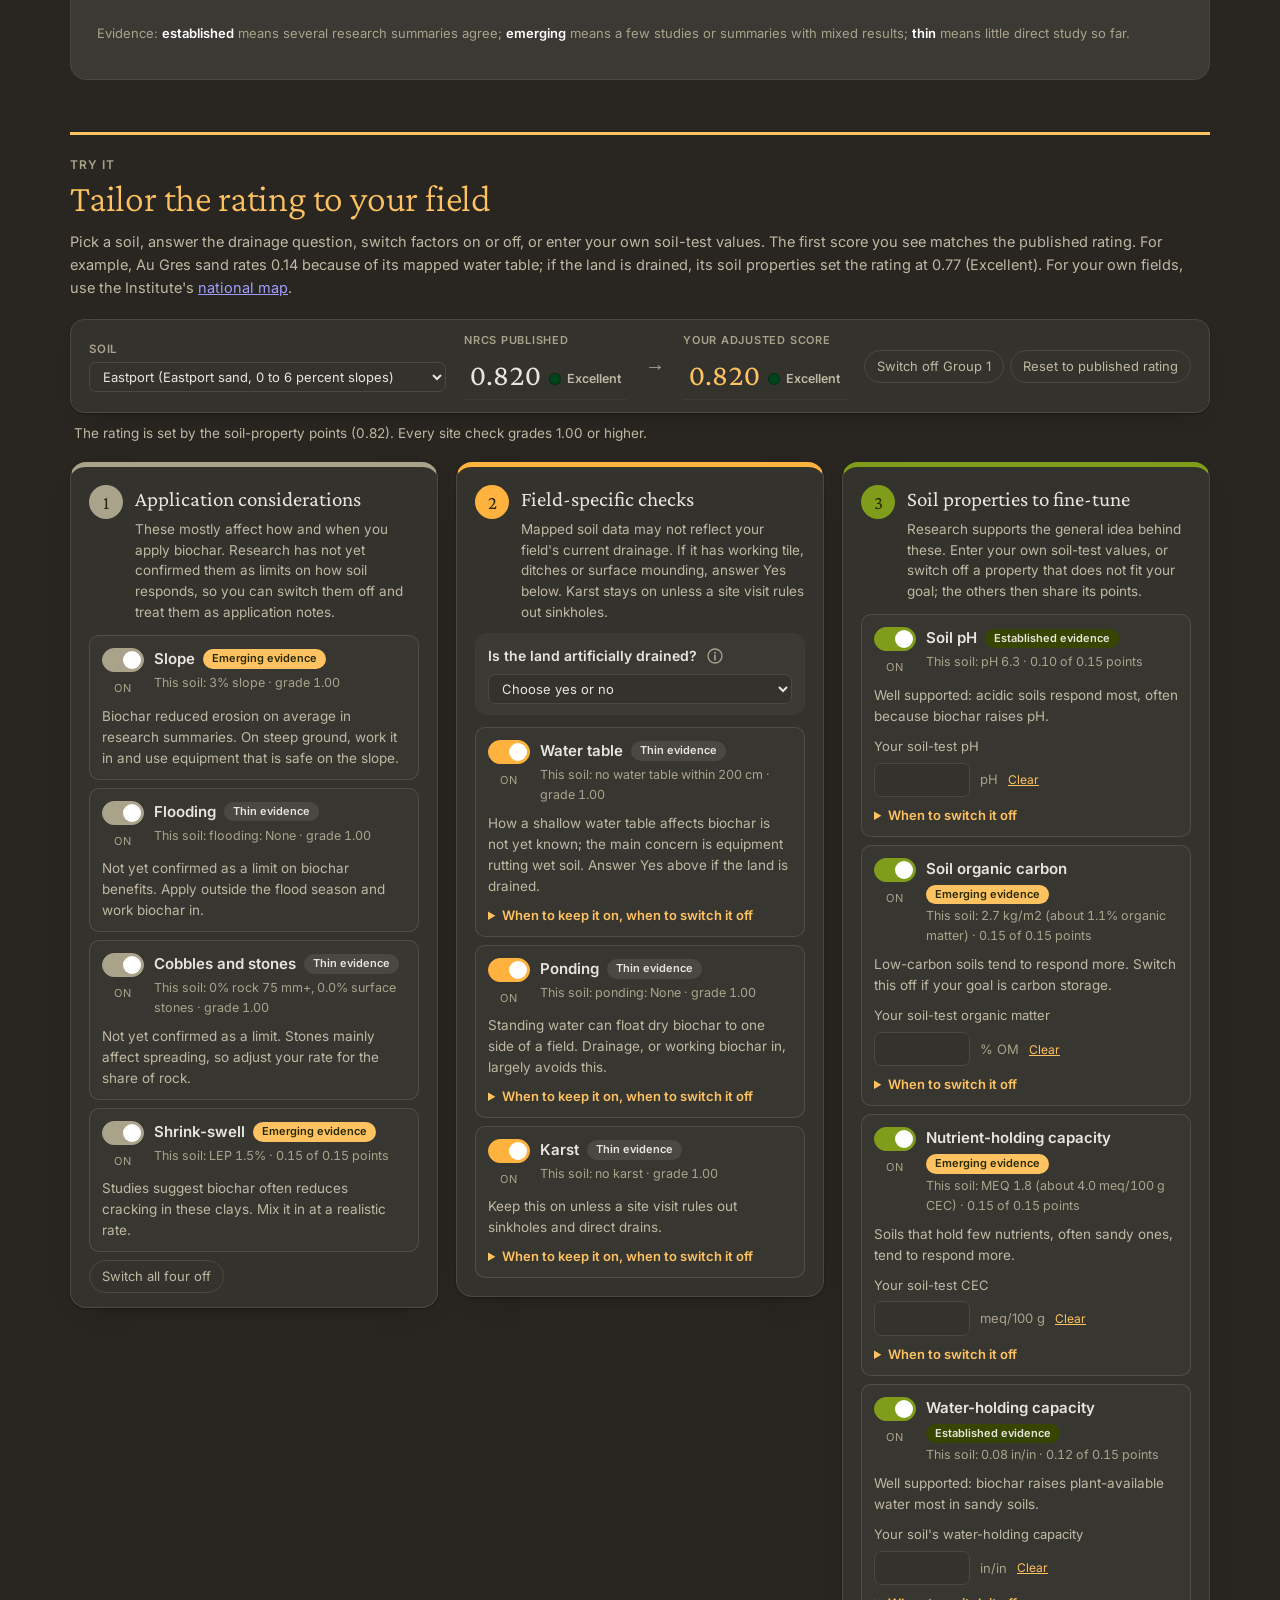
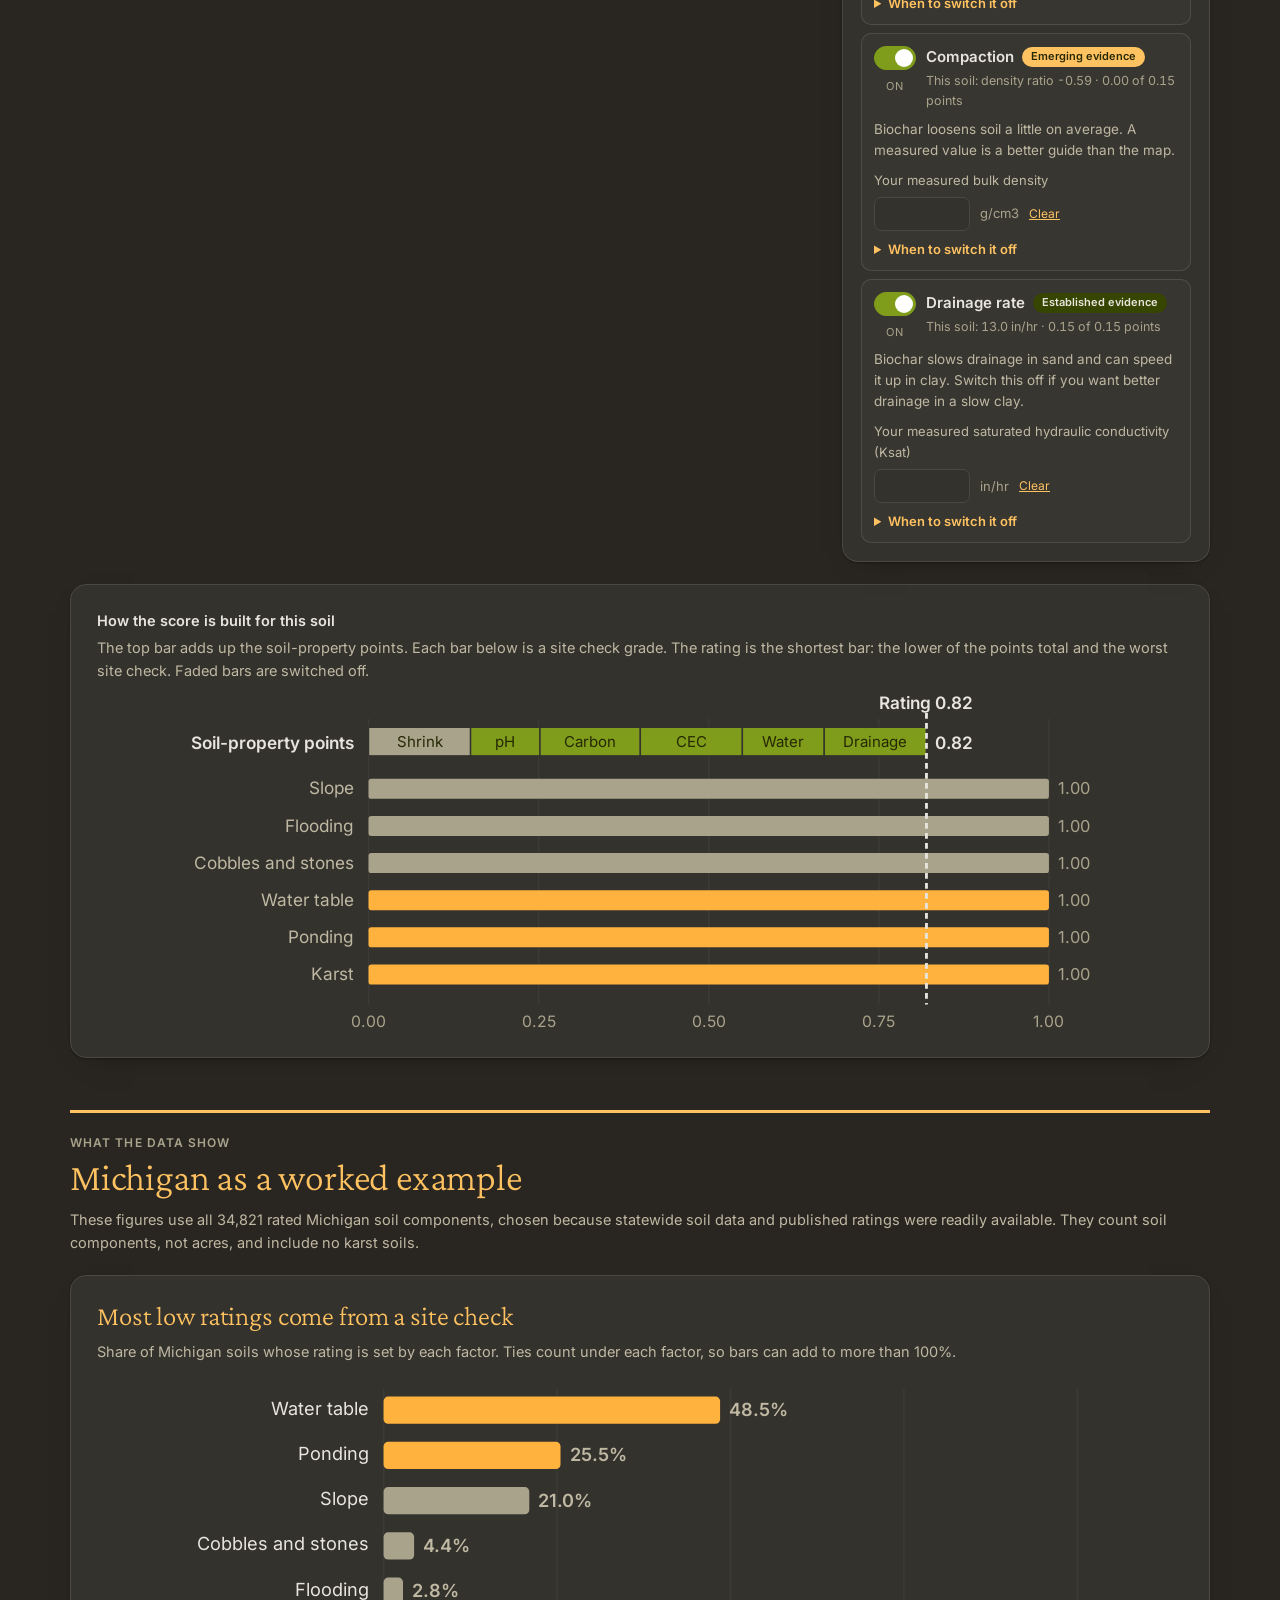
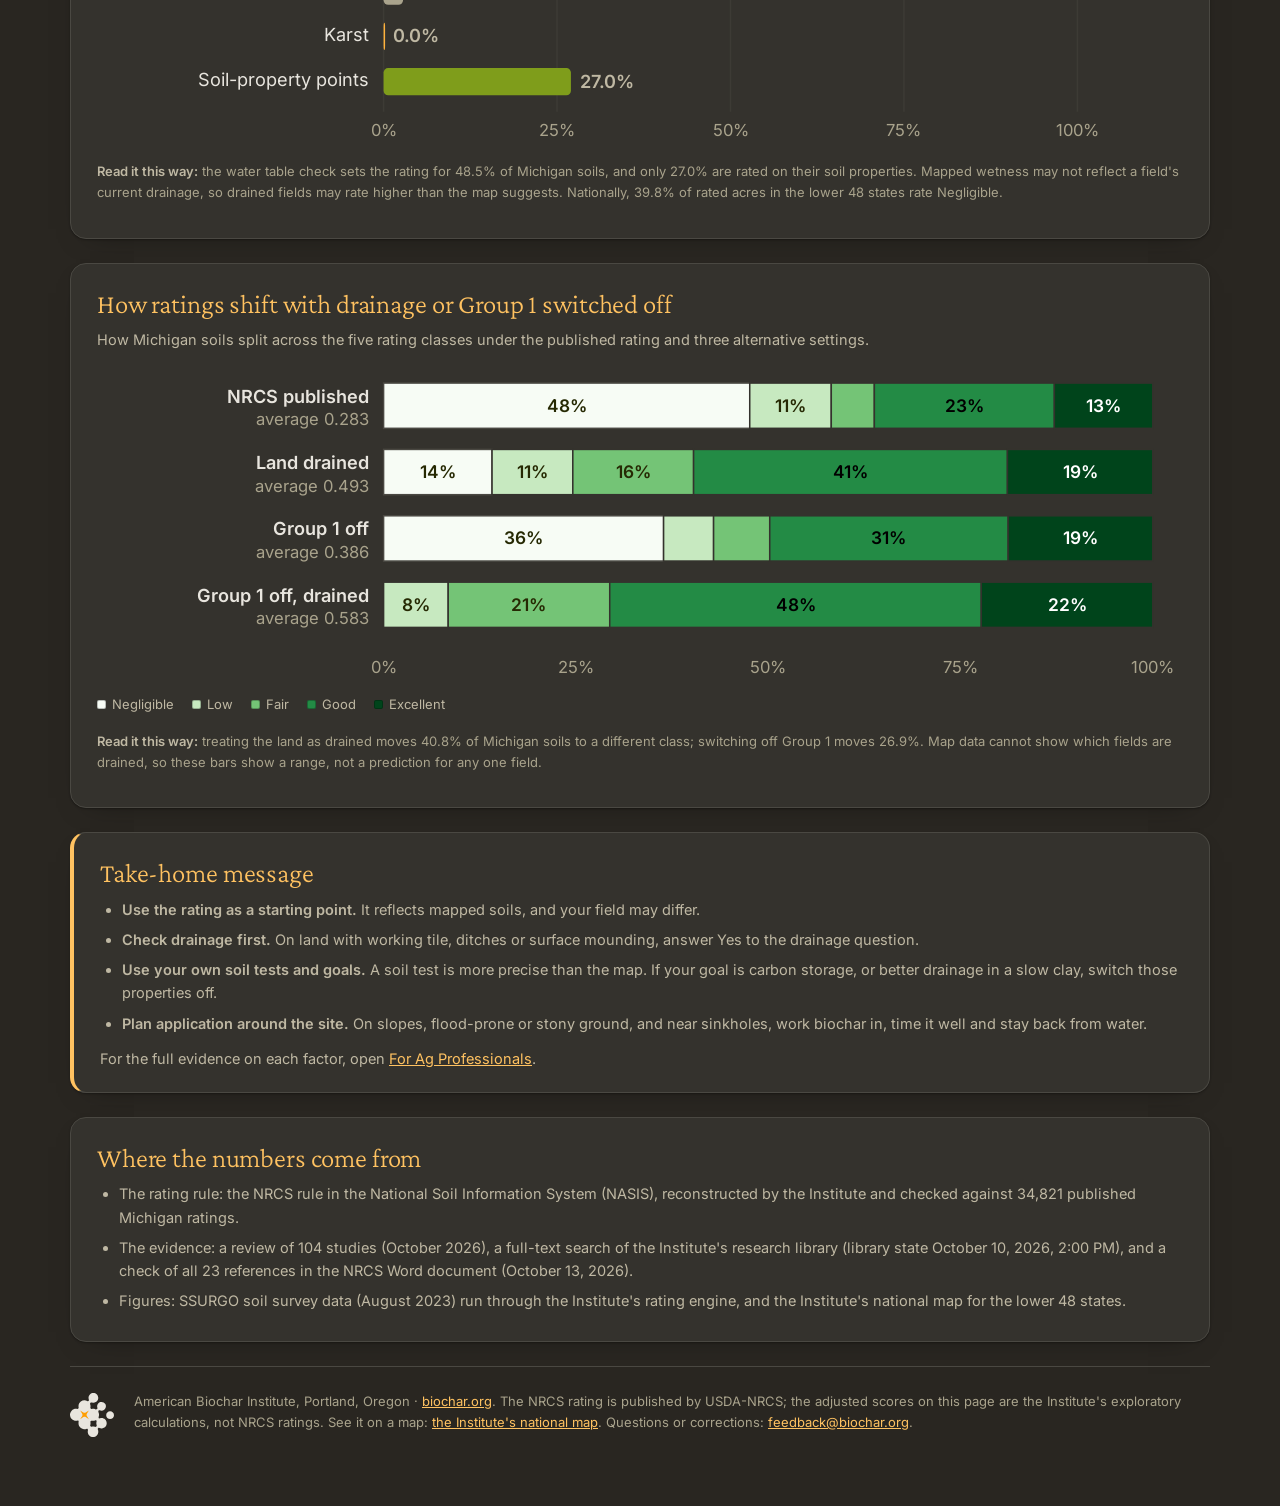
==== commit eada7561: "Add files via upload" ====
--- a/explorer.html
+++ b/explorer.html
@@ -1,1782 +1,1737 @@
-<!doctype html><html lang="en" data-theme="dark" data-view="grower"><head><meta charset="utf-8"><meta name="viewport" content="width=device-width,initial-scale=1,viewport-fit=cover">
-<title>Biochar Response Rating Explorer | American Biochar Institute</title>
-<meta name="description" content="What goes into the USDA-NRCS biochar response rating, how it is computed, and how well research supports each of its 13 factors, in The Basics and For Ag Professionals views, from the American Biochar Institute.">
-<meta name="author" content="American Biochar Institute">
-<meta name="theme-color" content="#292621">
-<style>
-@font-face{font-family:'Inter';font-style:normal;font-weight:400;font-display:swap;src:url([data-uri]) format('woff2');}
-@font-face{font-family:'Inter';font-style:normal;font-weight:500;font-display:swap;src:url([data-uri]) format('woff2');}
-@font-face{font-family:'Inter';font-style:normal;font-weight:600;font-display:swap;src:url([data-uri]) format('woff2');}
-@font-face{font-family:'Crimson Pro';font-style:normal;font-weight:300;font-display:swap;src:url([data-uri]) format('woff2');}
-@font-face{font-family:'Crimson Pro';font-style:normal;font-weight:400;font-display:swap;src:url([data-uri]) format('woff2');}
-
-/* Inter and Crimson Pro, SIL Open Font License 1.1 (Fontsource 5.3.0, latin subset) */
-
-
-
-
-
-/* Adapted from the supplied Biochar Nitrogen Explorer.html.
-   Reusable ABI layout/brand styles only; inline into the final HTML.
-   Dark is the root default; explicit light overrides it. No OS-theme override. */
-:root{
-  color-scheme:dark;
-  --ground:#292621; --panel:#34322d; --ink:#e8e5de; --ink2:#bfb8a3; --muted:#a9a38c;
-  --line:#4a4842; --line2:#3d3b35; --tint:#3b3933;
-  --accent:#ffc261; --accent-soft:#3b3933; --accent-ink:#ffc261; --link:#ffc261;
-  --chip-on:#ffc261; --chip-on-ink:#262903; --chip-hover:#ffc261;
-  --orient:#3b3933; --orient-line:#4a4842; --orient-ink:#d6d1c3; --orient-head:#ffc261; --orient-strong:#ffffff;
-  --intro:#45391f; --intro-line:#ffc261; --intro-ink:#e8e5de;
-  --card:#3d3b35; --card-ink:#e8e5de; --card-muted:#bfb8a3; --card-label:#ffc261; --card-rule:#55534c; --card-value:#a9c45a;
-  --hi:#364500; --hi-ink:#e8e5de; --hi-label:#ffc261; --hi-muted:#c8d1a8;
-  --gold:#ffc261; --gold-dark:#ffc261; --badge-ink:#262903; --rule:#ffc261;
-  --s1:#7f9d1b; --s2:#ffb23d; --s3:#e8e5de; --s4:#666345; --atlas:#c08ab5;
-  --ref:#bfb8a3;
-  --warn:#262903; --warn-soft:#ffc261;
-  --shadow:0 1px 2px rgba(0,0,0,.3), 0 10px 28px -20px rgba(0,0,0,.6);
-  --logo-light:none; --logo-dark:block;
-
-}
-:root[data-theme="light"]{
-  color-scheme:light;
-  --ground:#e8e5de; --panel:#ffffff; --ink:#292621; --ink2:#474540; --muted:#666345;
-  --line:#d6d1c3; --line2:#efece6; --tint:#f6f4ef;
-  --accent:#364500; --accent-soft:#f6f4ef; --accent-ink:#364500; --link:#364500;
-  --chip-on:#ffc261; --chip-on-ink:#262903; --chip-hover:#ff9e00;
-  --orient:#f3f1ea; --orient-line:#d6d1c3; --orient-ink:#474540; --orient-head:#364500; --orient-strong:#292621;
-  --intro:#fff1d6; --intro-line:#ffc261; --intro-ink:#292621;
-  --card:#f3f1ea; --card-ink:#292621; --card-muted:#666345; --card-label:#364500; --card-rule:#d6d1c3; --card-value:#4f6a00;
-  --hi:#364500; --hi-ink:#e8e5de; --hi-label:#ffc261; --hi-muted:#c8d1a8;
-  --gold:#ffc261; --gold-dark:#ff9e00; --badge-ink:#262903; --rule:#ffc261;
-  --s1:#5d7d00; --s2:#d08000; --s3:#474540; --s4:#bfb8a3; --atlas:#45173d;
-  --ref:#474540;
-  --warn:#262903; --warn-soft:#ffc261;
-  --shadow:0 1px 2px rgba(41,38,33,.05), 0 10px 28px -20px rgba(41,38,33,.25);
-  --logo-light:block; --logo-dark:none;
-
-}
-*{box-sizing:border-box}
-html{scroll-behavior:smooth}
-body{margin:0; background:var(--ground); color:var(--ink);
-  font-family:Inter,-apple-system,BlinkMacSystemFont,"Segoe UI",sans-serif;
-  font-size:15px; line-height:1.6; -webkit-font-smoothing:antialiased;}
-.wrap{max-width:1180px; margin:0 auto; padding-inline:20px; padding-block:34px 60px;}
-h1{font-family:"Crimson Pro",Georgia,serif; font-weight:300; font-size:clamp(30px,5vw,46px);
-   line-height:1.08; margin:0 0 10px; letter-spacing:-.01em; text-wrap:balance;}
-.lede{color:var(--ink2); margin:0 0 10px; font-size:16.5px; line-height:1.6;}
-.stamp{color:var(--muted); font-size:12.5px; letter-spacing:.04em; text-transform:uppercase; margin:6px 0 20px;}
-.partnav{display:flex; flex-wrap:wrap; gap:8px; margin:0 0 28px;}
-.partnav a{font-size:13.5px; padding:7px 16px; border-radius:999px; border:1px solid var(--line);
-  color:var(--ink2); text-decoration:none; background:var(--panel);}
-.partnav a:hover{border-color:var(--chip-hover); color:var(--ink);}
-.parthead{margin:52px 0 18px; padding-top:10px; border-top:3px solid var(--rule);}
-.parthead .eyebrow{font-size:12px; font-weight:600; letter-spacing:.09em; text-transform:uppercase; color:var(--muted); margin:10px 0 2px;}
-.parthead h2{font-family:"Crimson Pro",Georgia,serif; font-weight:300; font-size:clamp(28px,3.8vw,38px); margin:0 0 8px; color:var(--accent-ink);}
-h2{font-family:"Crimson Pro",Georgia,serif; font-weight:300; font-size:27px; line-height:1.2; margin:0 0 8px; letter-spacing:-.005em; color:var(--accent-ink);}
-h3{font-size:14.5px; font-weight:600; margin:0 0 8px; color:var(--ink);}
-.sub{color:var(--ink2); font-size:14.5px; line-height:1.6; margin:0 0 20px;}
-.panel{background:var(--panel); border:1px solid var(--line); border-radius:16px;
-  padding:24px 26px 22px; margin-bottom:24px; box-shadow:var(--shadow);}
-.panel.orient{background:var(--orient); border-color:var(--orient-line); box-shadow:none;}
-.panel.orient h2{color:var(--orient-head);}
-.panel.orient .sub, .panel.orient ul.tight{color:var(--orient-ink);}
-.panel.orient strong{color:var(--orient-strong);}
-.intro{background:var(--intro); color:var(--intro-ink); border-left:4px solid var(--intro-line); border-radius:0 14px 14px 0; padding:18px 24px; margin:6px 0 16px; font-size:15.5px; line-height:1.6;}
-.controls{display:flex; flex-wrap:wrap; gap:18px 30px; align-items:flex-start;
-  background:var(--panel); border:1px solid var(--line); border-radius:14px; padding:18px 22px; margin-bottom:22px;
-  position:sticky; top:0; z-index:5; box-shadow:var(--shadow);}
-.cgroup{display:flex; flex-direction:column; gap:8px; min-width:0;}
-.clabel{font-size:11.5px; font-weight:600; letter-spacing:.07em; text-transform:uppercase; color:var(--muted);}
-.chips{display:flex; flex-wrap:wrap; gap:6px;}
-.chip{font:inherit; font-size:13px; padding:5px 12px; border-radius:999px; cursor:pointer;
-  border:1px solid var(--line); background:transparent; color:var(--ink2); transition:.13s;}
-.chip:hover{border-color:var(--chip-hover); color:var(--ink);}
-.chip[aria-pressed="true"]{background:var(--chip-on); border-color:var(--chip-on); color:var(--chip-on-ink); font-weight:600;}
-select,input[type=range]{font:inherit; accent-color:var(--accent);}
-select{font-size:13px; padding:5px 9px; border-radius:7px; border:1px solid var(--line); background:var(--panel); color:var(--ink); max-width:100%;}
-input[type=range]{width:220px; max-width:100%;}
-.stats{display:grid; grid-template-columns:repeat(auto-fit,minmax(150px,1fr)); gap:1px;
-  background:var(--line); border:1px solid var(--line); border-radius:14px; overflow:hidden; margin-bottom:22px;}
-.stat{background:var(--panel); padding:16px 18px;}
-.stat .k{font-size:11px; letter-spacing:.07em; text-transform:uppercase; color:var(--muted); margin-bottom:5px;}
-.stat .v{font-size:24px; font-weight:500; line-height:1.15; color:var(--ink);}
-.stat .u{font-size:12.5px; color:var(--ink2); margin-top:2px;}
-svg{display:block; width:100%; height:auto; overflow:visible;}
-svg text{font-family:Inter,sans-serif;}
-.mark{cursor:default;}
-.hit{fill:transparent; cursor:crosshair;}
-g:hover > .mark{stroke:var(--ink); stroke-width:1.6;}
-.scroller{overflow-x:auto;}
-.tallscroll{max-height:62vh; overflow-y:auto; border:1px solid var(--line2); border-radius:8px;}
-.tallscroll table{margin:0}
-.tallscroll th{position:sticky; top:0; z-index:2; background:var(--panel); box-shadow:inset 0 -1px 0 var(--line); padding:10px 12px 9px;}
-.tallscroll td:first-child,.tallscroll th:first-child{padding-left:12px}
-table{border-collapse:collapse; width:100%; font-size:13px; font-variant-numeric:tabular-nums;}
-th{vertical-align:bottom; text-align:left; font-size:11px; letter-spacing:.06em; text-transform:uppercase; color:var(--muted);
-  font-weight:600; padding:0 12px 8px 0; border-bottom:1px solid var(--line); white-space:nowrap;}
-td{padding:7px 12px 7px 0; border-bottom:1px solid var(--line2); color:var(--ink2); vertical-align:top;}
-td.num{text-align:right; color:var(--ink); font-weight:500; white-space:nowrap;}
-th.num{text-align:right;}
-tr.pooled td{background:var(--tint); color:var(--ink); font-weight:500;}
-tbody tr:hover td{background:var(--tint);}
-a.srclink{color:var(--link); text-decoration:none; border-bottom:1px dotted var(--line);}
-a.srclink:hover{border-bottom-color:var(--accent);}
-.note{font-size:13px; line-height:1.6; color:var(--muted); margin-top:16px;}
-.note strong{color:var(--ink2); font-weight:600;}
-.legend{display:flex; flex-wrap:wrap; gap:18px; font-size:13px; color:var(--ink2); margin-top:12px; align-items:center;}
-.legend span{display:inline-flex; align-items:center; gap:6px;}
-.legend svg{width:14px; height:14px; display:inline-block;}
-.dot{width:9px; height:9px; border-radius:50%; display:inline-block;}
-.sq{width:9px; height:9px; border-radius:2px; display:inline-block;}
-.ring{width:9px; height:9px; border-radius:50%; display:inline-block; background:transparent;}
-.sw{width:15px; height:3px; border-radius:2px; display:inline-block;}
-.dash{width:16px; height:0; border-top:2px dashed var(--ref); display:inline-block;}
-details.tbl{margin:4px 0 12px;}
-details.tbl > summary{cursor:pointer; display:inline-flex; align-items:center; gap:8px; font-size:13.5px; font-weight:600; color:var(--accent-ink); padding:7px 14px; border:1px solid var(--line); border-radius:999px; background:var(--panel); list-style:none;}
-details.tbl > summary::-webkit-details-marker{display:none;}
-details.tbl > summary::before{content:""; width:0; height:0; border-left:5px solid currentColor; border-top:4px solid transparent; border-bottom:4px solid transparent; transition:transform .15s;}
-details.tbl[open] > summary::before{transform:rotate(90deg);}
-details.tbl > summary:hover{border-color:var(--accent);}
-details.tbl > summary:focus-visible{outline:2px solid var(--accent); outline-offset:2px;}
-details.tbl[open] > summary{margin-bottom:12px;}
-.vline{width:0; height:14px; border-left:2px dotted var(--ink); display:inline-block; margin:0 4px; vertical-align:-2px;}
-.pill{display:inline-block; font-size:11.5px; padding:1px 9px; border-radius:999px; background:var(--warn-soft); color:var(--warn); font-weight:500;}
-.pill.ok{background:var(--accent-soft); color:var(--accent-ink);}
-.callout{border-left:4px solid var(--gold); background:var(--tint); border-radius:0 12px 12px 0; padding:16px 20px 14px; margin:0 0 16px; font-size:14.5px; line-height:1.6; color:var(--ink2);}
-.callout strong{color:var(--ink);}
-code{font-family:ui-monospace,SFMono-Regular,Consolas,monospace; font-size:11.5px; background:var(--line2); color:var(--ink); padding:1px 5px; border-radius:4px; overflow-wrap:anywhere; word-break:break-all;}
-ul.tight{margin:8px 0 0; padding-left:22px; font-size:14.5px; line-height:1.6; color:var(--ink2);}
-ul.tight li{margin:0 0 7px;}
-ol.refs{margin:0; padding:0 0 0 2.4em; font-size:13.5px; line-height:1.62; color:var(--ink2);}
-ol.refs li{margin:0 0 9px; padding-left:4px;}
-ol.refs li:target{background:var(--accent-soft); border-radius:5px; box-shadow:0 0 0 7px var(--accent-soft);}
-ol.refs a{color:var(--link); text-decoration:none; word-break:break-all;}
-ol.refs .rtag{display:inline-block; max-width:100%; white-space:normal; overflow-wrap:anywhere; font-size:10.5px; letter-spacing:.04em; text-transform:uppercase; color:var(--muted);
-  background:var(--line2); border-radius:4px; padding:1px 6px; margin-right:7px;}
-.foot{color:var(--muted); font-size:13px; line-height:1.6; padding-top:0; margin-top:0;}
-.foot a{color:var(--link);}
-#tip{position:fixed; pointer-events:none; z-index:50; background:var(--panel); color:var(--ink);
-  border:1px solid var(--line); border-radius:10px; padding:9px 12px; font-size:12.5px; line-height:1.4;
-  box-shadow:var(--shadow); max-width:320px; opacity:0; transition:opacity .08s;}
-#tip .tv{font-size:14px; font-weight:600;}
-#tip .tl{color:var(--ink2);}
-.two{display:grid; grid-template-columns:repeat(auto-fit,minmax(330px,1fr)); gap:20px 26px;}
-.cx{overflow-x:auto; -webkit-overflow-scrolling:touch;}
-.cx > svg{min-width:640px;}
-.two .cx > svg{min-width:330px;}
-@media (max-width:640px){ .cx{margin-inline:-6px;} }
-.smtitle{font-size:13px; font-weight:600; color:var(--ink); margin:0 0 4px;}
-button:focus-visible,.chip:focus-visible,select:focus-visible,input:focus-visible,a:focus-visible,[tabindex]:focus-visible{outline:2px solid var(--accent); outline-offset:2px;}
-@media (max-width:640px){ .stats .stat:last-child:nth-child(odd){grid-column:span 2;} .wrap{padding-block:24px 44px; padding-inline:16px;} .controls{position:static; gap:14px 18px; padding:14px 16px;} .panel{padding:20px 16px 18px; border-radius:14px;} h2{font-size:24px;} .lede{font-size:15.5px;} }
-@media (prefers-reduced-motion:reduce){ *{transition:none!important; animation:none!important; scroll-behavior:auto!important;} }
-@media print{ .controls{position:static; box-shadow:none;} .panel{box-shadow:none; break-inside:avoid;} #tip{display:none;} }
-
-.brandbar{margin:0 0 30px; display:flex; align-items:center; justify-content:space-between; gap:16px;}
-.themebtn{flex:none; height:38px; border-radius:999px; border:1px solid var(--line); background:var(--panel); color:var(--ink2); display:inline-flex; align-items:center; gap:8px; cursor:pointer; padding:0 15px 0 12px; font:inherit; font-size:13px; font-weight:500; white-space:nowrap; transition:border-color .13s, color .13s;}
-.themebtn:hover{border-color:var(--chip-hover); color:var(--ink);}
-@media (max-width:520px){ .brandlink img{height:28px;} .themelabel{display:none;} .themebtn{width:38px; padding:0; justify-content:center;} }
-.themebtn svg{display:block;} .ico-moon{display:var(--logo-light) !important;} .ico-sun{display:var(--logo-dark) !important;}
-.brandlink{display:inline-block; line-height:0;}
-.brandlink img{height:34px; width:auto;}
-.logo-l,.sym-l{display:var(--logo-light);} .logo-d,.sym-d{display:var(--logo-dark);}
-.sitefoot{display:flex; gap:20px; align-items:flex-start; border-top:1px solid var(--line); padding-top:24px; margin-top:12px;}
-.sitefoot img{width:44px; height:auto; flex:none; margin-top:2px;}
-.kgrid{display:grid; grid-template-columns:repeat(4,minmax(0,1fr)); gap:18px;}
-@media (max-width:1020px){ .kgrid{grid-template-columns:repeat(2,minmax(0,1fr));} }
-@media (max-width:560px){ .kgrid{grid-template-columns:1fr;} }
-.kcard{background:var(--card); color:var(--card-ink); border-radius:16px; padding:26px 16px 18px; display:flex; flex-direction:column; align-items:center; text-align:center; gap:10px; min-width:0;}
-.kbadge{width:38px; height:38px; border-radius:50%; background:var(--gold); color:var(--badge-ink); font-family:"Crimson Pro",Georgia,serif; font-size:21px; line-height:1; display:grid; place-items:center; flex:none;}
-.klabel{font-size:12px; letter-spacing:.07em; text-transform:uppercase; color:var(--card-label); font-weight:600;}
-.kvals{display:flex; flex-wrap:wrap; justify-content:center; align-items:flex-start; gap:4px 8px;}
-.kv{display:flex; flex-direction:column; align-items:center;}
-.kv b{font-family:"Crimson Pro",Georgia,serif; font-weight:300; font-size:30px; line-height:1.1; color:var(--card-value); letter-spacing:-.01em; font-variant-numeric:lining-nums;}
-.kv i{font-style:normal; font-size:11.5px; color:var(--card-muted); margin-top:2px;}
-.karrow{font-size:19px; line-height:1; color:var(--card-muted); padding-top:9px;}
-.kvals.n3{gap:4px 6px; flex-wrap:nowrap;}
-.kcard:not(.kwide) .kvals{min-height:56px;}
-.ktext{font-size:14px; line-height:1.55; margin:0; flex:1;}
-.kfoot{font-size:12px; color:var(--card-muted); margin:2px 0 0; padding-top:10px; border-top:1px solid var(--card-rule); align-self:stretch;}
-.kcard.kwide{grid-column:1/-1; display:grid; grid-template-columns:minmax(230px,300px) minmax(0,1fr); align-items:center; text-align:left; gap:14px 40px; padding:30px 34px 24px;}
-.kwide .kside{display:flex; flex-direction:column; align-items:flex-start; gap:12px;}
-.kwide .kv{align-items:flex-start;} .kwide .kvals{justify-content:flex-start;}
-.kwide .karrow{padding-top:9px;}
-.kwide .ktext{font-size:15px; line-height:1.62;}
-.kwide .kfoot{grid-column:1/-1;}
-@media (max-width:760px){ .kcard.kwide{grid-template-columns:1fr; padding:26px 22px 20px;} }
-
-/* ---------- three-view shell ---------- */
-.audbar{display:flex; flex-wrap:wrap; align-items:center; gap:10px 18px; margin:2px 0 26px; padding:12px 14px; border:1px solid var(--line); border-radius:14px; background:var(--panel); box-shadow:var(--shadow);}
-.audbar .audlab{font-size:11.5px; font-weight:600; letter-spacing:.09em; text-transform:uppercase; color:var(--muted); margin-right:2px;}
-.aud{display:inline-flex; align-items:center; gap:4px; position:relative;}
-.audbtn{font:inherit; font-size:14.5px; font-weight:500; padding:8px 18px; border-radius:999px; border:1px solid var(--line); background:transparent; color:var(--ink); cursor:pointer;}
-.audbtn:hover{border-color:var(--chip-hover);}
-.audbtn[aria-pressed="true"]{background:var(--chip-on); color:var(--chip-on-ink); border-color:var(--chip-on); font-weight:600;}
-.infobtn{font:inherit; width:24px; height:24px; border-radius:50%; border:1px solid var(--line); background:transparent; color:var(--muted); font-size:13px; line-height:1; cursor:pointer; padding:0; display:inline-grid; place-items:center;}
-.infobtn:hover,.infobtn:focus-visible,.infobtn[aria-expanded="true"]{color:var(--ink); border-color:var(--accent);}
-.infotip{position:absolute; left:0; top:calc(100% + 8px); z-index:30; width:max-content; max-width:min(320px,80vw); padding:8px 11px; border-radius:10px; background:var(--ink); color:var(--ground); font-size:12.5px; line-height:1.45; box-shadow:var(--shadow); display:none;}
-.infobtn:hover + .infotip,.infobtn:focus-visible + .infotip,.infobtn[aria-expanded="true"] + .infotip{display:block;}
-@media (max-width:640px){ .audbar{position:relative;} .aud{position:static;} .infotip{left:12px; right:12px; width:auto; max-width:none; top:calc(100% + 6px);} }
-@media (max-width:520px){ .audbtn{padding:7px 13px; font-size:14px;} .audbar{gap:8px 10px;} }
-.view[hidden]{display:none !important;}
-h1[tabindex="-1"]:focus{outline:none;}
-html[data-view="agpro"] .r-only, html[data-view="grower"] .r-only{display:none !important;}
-html[data-view="researcher"] .p-only{display:none !important;}
-html[data-view="grower"] #foot{display:none;}
-html:not([data-view="grower"]) #g-foot{display:none;}
-.partscope{position:relative;}
-/* ---------- researcher additions ---------- */
-.rf-head{display:flex; flex-wrap:wrap; justify-content:space-between; align-items:center; gap:10px;}
-.rf-row{display:flex; flex-wrap:wrap; gap:18px 36px; align-items:flex-start;}
-.rf-range{display:flex; flex-wrap:wrap; gap:8px 14px; margin:4px 0 8px;}
-.rf-range label{display:inline-flex; align-items:center; gap:6px; font-size:13.5px; color:var(--ink2);}
-.rf-range input{width:110px;}
-.rf-check{display:inline-flex; align-items:center; gap:8px; font-size:13.5px; color:var(--ink2);}
-.rf-summary{flex:1 1 300px; font-size:13.5px; color:var(--ink2); background:var(--tint); border-radius:10px; padding:10px 14px;}
-input[type=number],input[type=search]{font:inherit; font-size:14px; padding:7px 10px; border-radius:7px; border:1px solid var(--line); background:var(--panel); color:var(--ink); width:100%;}
-.resetbtn{font-weight:600;}
-.emptynote{margin:8px 0 16px; padding:12px 16px; border-radius:10px; background:var(--tint); color:var(--ink2); font-size:14px;}
-.linkbtn{font:inherit; background:none; border:0; padding:0; color:var(--link); text-decoration:underline; cursor:pointer;}
-.statgrid{display:grid; grid-template-columns:repeat(auto-fit,minmax(330px,1fr)); gap:10px 30px; margin-top:16px;}
-.statline{margin:0 0 8px; font-size:14px; color:var(--ink2);}
-.statline strong{color:var(--ink);}
-tr.pooledrow td{background:var(--line2); font-weight:600;}
-#rs1 h3,#rs2 h3,#rs3 h3{margin:16px 0 8px;}
-.muted{color:var(--muted);}
-.srctable{max-height:62vh; overflow:auto; border-top:1px solid var(--line);}
-.srow{display:grid; grid-template-columns:minmax(140px,1.2fr) 52px minmax(150px,1.6fr) 70px 80px minmax(140px,1.3fr); gap:10px; padding:8px 6px; border-bottom:1px solid var(--line2); font-size:13px; align-items:start; font-variant-numeric:tabular-nums;}
-.srow .num{text-align:right;}
-.shead{position:sticky; top:0; background:var(--panel); z-index:2; border-bottom:1px solid var(--line);}
-.sortbtn{font:inherit; font-size:12px; font-weight:600; letter-spacing:.04em; text-transform:uppercase; color:var(--muted); background:none; border:0; padding:0; cursor:pointer; text-align:left;}
-details.srec > summary{cursor:pointer; list-style:none;}
-details.srec > summary::-webkit-details-marker{display:none;}
-details.srec > summary:hover{background:var(--tint);}
-details.srec > summary .s1::before{content:"▸ "; color:var(--muted);}
-details.srec[open] > summary .s1::before{content:"▾ ";}
-details.srec.flash > summary{background:var(--accent-soft); outline:2px solid var(--gold); outline-offset:-2px;}
-.sdetail{padding:6px 10px 12px 22px; font-size:13.5px; color:var(--ink2); border-bottom:1px solid var(--line2);}
-.sdetail p{margin:0 0 6px;}
-.sdetail .clabel{margin-right:6px;}
-@media (max-width:760px){ .srow{grid-template-columns:1fr 1fr;} .srow > :nth-child(6){grid-column:1 / -1;} .shead{display:none;} }
-ol.numq{margin:4px 0 0; padding-left:22px;}
-ol.numq li{margin:0 0 10px;}
-.hyp{border:1px solid var(--line); border-radius:14px; padding:14px 18px 10px; margin:0 0 14px; background:var(--tint);}
-.hyp .hyplab{font-size:11.5px; font-weight:600; letter-spacing:.09em; text-transform:uppercase; color:var(--accent-ink); margin:0 0 2px;}
-.hyp h3{margin:0 0 8px; font-size:15px;}
-.hyp dl{display:grid; grid-template-columns:170px 1fr; gap:4px 16px; margin:0; font-size:13.5px;}
-.hyp dt{color:var(--muted); font-weight:600;}
-.hyp dd{margin:0; color:var(--ink2);}
-@media (max-width:640px){ .hyp dl{grid-template-columns:1fr;} .hyp dd{margin-bottom:6px;} }
-@media print{ .audbar,.themebtn{display:none;} }
-
-/* Ag Professional: Key takeaways inset after the last figure */
-.takeaways{border-left:4px solid var(--gold);}
-.takelist{margin:4px 0 0; padding-left:20px;}
-.takelist li{margin:0 0 12px; line-height:1.6; font-size:14.5px;}
-.takelist li:last-child{margin-bottom:0;}
-.takelist .pill{margin-left:6px; white-space:nowrap;}
-
-/* info icon: encircled i drawn as an inline SVG (Oct 8); the button itself has no border */
-.infobtn{border:0; width:24px; height:24px;}
-.infobtn .info-ico{display:block; width:16px; height:16px;}
-.infobtn:focus-visible{outline:2px solid var(--accent); outline-offset:1px;}
-
-
-/* ---------- Biochar Response Rating Explorer additions ---------- */
-:root{ --g1:#a9a38c; --g2:#ffb23d; --g3:#7f9d1b; --off:#55534c; --soft-line:rgba(232,229,222,.13); --soft-bg:rgba(255,255,255,.025); }
-:root[data-theme="light"]{ --g1:#8a866f; --g2:#d08000; --g3:#5d7d00; --off:#d6d1c3; --soft-line:#e0dbcf; --soft-bg:rgba(255,255,255,.6); }
-.defgrid{display:grid; grid-template-columns:repeat(auto-fit,minmax(320px,1fr)); gap:10px 34px; margin-top:6px;}
-.defhead{font-size:12px; letter-spacing:.08em; text-transform:uppercase; color:var(--orient-head); margin:6px 0 10px;}
-.deflist{margin:0; display:flex; flex-direction:column; gap:10px;}
-.defitem{border:1px solid var(--soft-line); border-radius:10px; background:var(--soft-bg); padding:11px 14px 12px;}
-.deflist dt{font-weight:600; color:var(--orient-strong); font-size:15px; margin:0 0 2px;}
-.deflist dd{margin:0; color:var(--orient-ink); font-size:14.5px; line-height:1.55;}
-.deflist dd.assume{color:var(--muted); font-size:13.5px; margin-top:3px;}
-.deflist dd.assume b{color:var(--orient-ink); font-weight:600;}
-ol.steps{margin:6px 0 16px; padding-left:22px; font-size:15px; line-height:1.6; color:var(--ink2);}
-ol.steps li{margin:0 0 9px;}
-ol.steps strong{color:var(--ink);}
-.classrow{display:flex; flex-wrap:wrap; gap:8px; margin:6px 0 4px;}
-.classchip{display:inline-flex; align-items:center; gap:8px; font-size:13px; color:var(--ink2); border:1px solid var(--line); border-radius:999px; padding:4px 12px 4px 6px; background:var(--panel);}
-.classchip i{width:16px; height:16px; border-radius:50%; border:1px solid rgba(0,0,0,.25); display:inline-block;}
-.classchip b{color:var(--ink); font-weight:600;}
-.formula{font-size:15px; line-height:1.6; background:var(--tint); border-radius:10px; padding:12px 16px; margin:0 0 14px; color:var(--ink); overflow-wrap:anywhere;}
-.homemsg{font-size:16px; line-height:1.65; color:var(--ink); margin:0;}
-/* scenario */
-.scenbar{position:sticky; top:0; z-index:6; display:flex; flex-wrap:wrap; align-items:center; gap:12px 18px; background:var(--panel); border:1px solid var(--line); border-radius:14px; padding:12px 18px; margin:0 0 10px; box-shadow:var(--shadow);}
-.scenbar .soilpick{display:flex; flex-direction:column; gap:4px; min-width:0; flex:1 1 240px;}
-.scenbar select{width:100%;}
-.scorebox{display:flex; flex-direction:column; align-items:flex-start; gap:2px; min-width:118px;}
-.scorebox .slab{font-size:11px; letter-spacing:.07em; text-transform:uppercase; color:var(--muted); font-weight:600;}
-.scorebox .srow{display:flex; align-items:baseline; gap:8px;}
-.scorebox .sval{font-family:"Crimson Pro",Georgia,serif; font-size:30px; line-height:1; color:var(--ink); font-variant-numeric:lining-nums tabular-nums;}
-.clsbadge{display:inline-flex; align-items:center; gap:6px; font-size:12.5px; font-weight:600; color:var(--ink2);}
-.clsbadge i{width:12px; height:12px; border-radius:50%; border:1px solid rgba(0,0,0,.3); display:inline-block;}
-.scorebox.you .sval{color:var(--accent-ink);}
-.scenarrow{color:var(--muted); font-size:20px;}
-.scenbtns{display:flex; flex-wrap:wrap; gap:6px; margin-left:auto;}
-.scennote{font-size:13.5px; color:var(--ink2); margin:0 0 18px; padding:0 4px; min-height:1.6em;}
-.scennote b{color:var(--ink);}
-.gcards{display:grid; grid-template-columns:repeat(3,minmax(0,1fr)); gap:18px; align-items:start; margin-bottom:22px;}
-@media (max-width:1060px){ .gcards{grid-template-columns:1fr;} }
-.gcard{background:var(--panel); border:1px solid var(--line); border-top:5px solid var(--gc); border-radius:16px; padding:18px 18px 10px; box-shadow:var(--shadow); min-width:0;}
-.gcard.g1{--gc:var(--g1);} .gcard.g2{--gc:var(--g2);} .gcard.g3{--gc:var(--g3);}
-.ghead{display:flex; gap:12px; align-items:flex-start; margin-bottom:6px;}
-.ghead .kbadge{background:var(--gc); width:34px; height:34px; font-size:19px;}
-.ghead h3{font-family:"Crimson Pro",Georgia,serif; font-weight:400; font-size:21px; line-height:1.2; margin:2px 0 6px; color:var(--ink);}
-.ghead p{margin:0; font-size:13.5px; line-height:1.55; color:var(--ink2);}
-.gact{margin:8px 0 4px;}
-.frow{border:1px solid var(--soft-line); border-radius:10px; background:var(--soft-bg); padding:11px 12px 10px; margin:0 0 8px;}
-.gcard .drainq + .frow, .ghead + .frow{margin-top:12px;}
-.ftop{display:flex; gap:10px; align-items:flex-start;}
-.fmain{flex:1; min-width:0;}
-.fname{font-weight:600; font-size:15px; color:var(--ink); display:flex; flex-wrap:wrap; align-items:center; gap:4px 8px;}
-.fval{font-size:12.5px; color:var(--muted); margin-top:2px; font-variant-numeric:tabular-nums;}
-.fval b{color:var(--ink2); font-weight:600;}
-.fwhy{font-size:13.5px; line-height:1.55; color:var(--ink2); margin:8px 0 0;}
-.frule{font-size:12.5px; line-height:1.5; color:var(--muted); margin:6px 0 0;}
-.frow.isoff .fname, .frow.isoff .fval{opacity:.55;}
-.switch{flex:none; position:relative; width:42px; height:24px; border-radius:999px; border:1px solid var(--line); background:var(--off); cursor:pointer; padding:0; margin-top:1px; transition:background .13s;}
-.switch::after{content:""; position:absolute; top:2px; left:2px; width:18px; height:18px; border-radius:50%; background:var(--ink2); transition:transform .13s, background .13s;}
-.switch[aria-checked="true"]{background:var(--gc); border-color:var(--gc);}
-.switch[aria-checked="true"]::after{transform:translateX(18px); background:#fff;}
-.switch:focus-visible{outline:2px solid var(--accent); outline-offset:2px;}
-.swlab{font-size:11px; color:var(--muted); text-transform:uppercase; letter-spacing:.06em; display:block; text-align:center; margin-top:2px;}
-.finput{display:flex; flex-wrap:wrap; align-items:center; gap:6px 10px; margin-top:9px; font-size:13px; color:var(--ink2);}
-.finput input{width:96px; font-size:14px; padding:5px 8px;}
-.finput .u{color:var(--muted);}
-.finput .clr{font:inherit; font-size:12px; background:none; border:0; color:var(--link); text-decoration:underline; cursor:pointer; padding:0;}
-details.when{margin-top:8px; font-size:13px;}
-details.when > summary{cursor:pointer; color:var(--accent-ink); font-weight:600; font-size:13px;}
-details.when ul{margin:6px 0 4px; padding-left:18px; color:var(--ink2);}
-details.when li{margin:0 0 4px;}
-details.when .wl{font-size:11px; letter-spacing:.07em; text-transform:uppercase; color:var(--muted); font-weight:600; margin-top:6px;}
-.pill.str{background:var(--line2); color:var(--ink2); font-weight:600; font-size:11px;}
-.pill.str-established{background:#364500; color:#e8e5de;}
-.pill.str-emerging{background:#ffc261; color:#262903;}
-.pill.str-thin{background:var(--line); color:var(--ink);}
-.pill.grp{font-size:11px; font-weight:600; color:#262903;}
-.pill.grp1{background:var(--g1);} .pill.grp2{background:var(--g2);} .pill.grp3{background:var(--g3); color:#fff;}
-.flink{font-size:12.5px; color:var(--link); text-decoration:none; border-bottom:1px dotted var(--line);}
-.breakpanel h3{margin-bottom:4px;}
-/* matrix */
-table.matrix td, table.matrix th{white-space:normal;}
-table.matrix td.fac{color:var(--ink); font-weight:600; min-width:130px;}
-table.matrix td.ass{min-width:220px;}
-.dir{display:inline-flex; align-items:center; gap:6px; font-weight:600; white-space:nowrap;}
-.dir i{width:10px; height:10px; border-radius:50%; display:inline-block;}
-.dir-yes{color:var(--card-value);} .dir-yes i{background:var(--g3);}
-.dir-depends{color:var(--ink);} .dir-depends i{background:var(--g2);}
-.dir-no{color:var(--ink);} .dir-no i{background:transparent; border:2px solid var(--g2);}
-.dir-untested{color:var(--muted); white-space:normal; max-width:260px;} .dir-untested i{background:transparent; border:2px dashed var(--muted); flex-shrink:0;}
-/* curves */
-.curvegrid{display:grid; grid-template-columns:repeat(auto-fill,minmax(210px,1fr)); gap:14px;}
-.cpanel{border:1px solid var(--line2); border-top:4px solid var(--gc); border-radius:12px; padding:10px 12px 8px; background:var(--tint);}
-.cpanel.g1{--gc:var(--g1);} .cpanel.g2{--gc:var(--g2);} .cpanel.g3{--gc:var(--g3);}
-.cpanel h4{margin:0 0 2px; font-size:13.5px; color:var(--ink);}
-.cpanel .cu{font-size:11.5px; color:var(--muted); margin:0 0 4px;}
-/* factor evidence panels */
-.fpanel{border-left:5px solid var(--gc);}
-.fpanel.g1{--gc:var(--g1);} .fpanel.g2{--gc:var(--g2);} .fpanel.g3{--gc:var(--g3);}
-.fpanel .pills{display:flex; flex-wrap:wrap; gap:6px; margin:0 0 12px;}
-.fpanel h2{margin-bottom:4px;}
-.fpanel .tech{color:var(--muted); font-size:13px; margin:0 0 10px;}
-.ev{margin:6px 0 0; padding-left:20px; font-size:14.5px; line-height:1.6; color:var(--ink2);}
-.ev li{margin:0 0 8px;}
-.kv2{display:grid; grid-template-columns:170px 1fr; gap:6px 16px; font-size:13.5px; margin:14px 0 6px;}
-.kv2 dt{color:var(--muted); font-weight:600;}
-.kv2 dd{margin:0; color:var(--ink2);}
-@media (max-width:640px){ .kv2{grid-template-columns:1fr;} .kv2 dd{margin-bottom:6px;} .scenbar{position:static;} .scorebox .sval{font-size:26px;} .scenbtns{margin-left:0;} }
-.cite{white-space:normal;}
-
-.pill{white-space:nowrap;}
-.fpanel .pill.direction{max-width:100%; white-space:normal; overflow-wrap:anywhere;}
-.finput label{flex-basis:100%;}
-.drainq{background:var(--tint); border:1px solid var(--line2); border-radius:12px; padding:10px 12px; margin:10px 0 6px;}
-.dq-row{display:flex; align-items:center; gap:6px; font-weight:600; font-size:14px; color:var(--ink); margin-bottom:6px;}
-.drainq select{width:100%;}
-.dq-help{font-size:12.5px; line-height:1.5; color:var(--ink2); margin-top:8px; padding:8px 10px; border-radius:8px; background:var(--panel); border:1px solid var(--line2);}
-.dq-help a{color:var(--link);}
-
-:root{--g3ink:#262903; --partink:#fff;}
-:root[data-theme="light"]{--g3ink:#fff; --partink:#262903;}
-body.tips-off .infobtn + .infotip{display:none !important;}
-.fpanel .kv2{border:1px solid var(--soft-line); border-radius:10px; background:var(--soft-bg); padding:10px 14px;}
-.fpanel .kv2 + h3{border-top:1px solid var(--line); padding-top:14px; margin-top:18px !important;}
-
-</style></head>
-<body>
-<div id="tip" role="status" aria-live="polite"></div>
-<div class="wrap">
-  <header class="brandbar"><a href="https://biochar.org" class="brandlink" aria-label="American Biochar Institute, biochar.org">
-    <img class="logo-l" src="[data-uri]" alt="American Biochar Institute" width="300" height="34">
-    <img class="logo-d" src="[data-uri]" alt="American Biochar Institute" width="300" height="34"></a>
-    <button class="themebtn" id="themeBtn" type="button" aria-label="Switch to light mode" title="Switch to light mode">
-      <svg class="ico-moon" viewBox="0 0 24 24" width="18" height="18" aria-hidden="true"><path d="M20.5 14.6A8.5 8.5 0 0 1 9.4 3.5a8.5 8.5 0 1 0 11.1 11.1Z" fill="none" stroke="currentColor" stroke-width="1.8" stroke-linejoin="round"/></svg>
-      <svg class="ico-sun" viewBox="0 0 24 24" width="18" height="18" aria-hidden="true"><circle cx="12" cy="12" r="4.2" fill="none" stroke="currentColor" stroke-width="1.8"/><path d="M12 2.5v2.2M12 19.3v2.2M2.5 12h2.2M19.3 12h2.2M5.3 5.3l1.6 1.6M17.1 17.1l1.6 1.6M5.3 18.7l1.6-1.6M17.1 6.9l1.6-1.6" stroke="currentColor" stroke-width="1.8" stroke-linecap="round"/></svg>
-      <span class="themelabel" id="themeLabel">Light mode</span>
-    </button></header>
-  <div class="audbar" role="group" aria-label="Choose a view">
-    <span class="audlab" aria-hidden="true">View</span>
-    <span class="aud"><button type="button" class="audbtn" id="aud-grower" aria-pressed="true">The Basics</button><button type="button" class="infobtn" aria-label="About The Basics" aria-describedby="tip-grower" aria-expanded="false"><svg class="info-ico" viewBox="0 0 16 16" width="16" height="16" aria-hidden="true" focusable="false"><circle cx="8" cy="8" r="7" fill="none" stroke="currentColor" stroke-width="1.3"/><circle cx="8" cy="4.8" r="0.95" fill="currentColor"/><path d="M8 7.3v4.4" stroke="currentColor" stroke-width="1.6" stroke-linecap="round"/></svg></button><span class="infotip" role="tooltip" id="tip-grower">A general overview applicable to growers and general readers.</span></span>
-    <span class="aud"><button type="button" class="audbtn" id="aud-agpro" aria-pressed="false">For Ag Professionals</button><button type="button" class="infobtn" aria-label="About For Ag Professionals" aria-describedby="tip-agpro" aria-expanded="false"><svg class="info-ico" viewBox="0 0 16 16" width="16" height="16" aria-hidden="true" focusable="false"><circle cx="8" cy="8" r="7" fill="none" stroke="currentColor" stroke-width="1.3"/><circle cx="8" cy="4.8" r="0.95" fill="currentColor"/><path d="M8 7.3v4.4" stroke="currentColor" stroke-width="1.6" stroke-linecap="round"/></svg></button><span class="infotip" role="tooltip" id="tip-agpro">A more detailed explanation of the research that is intended for crop advisers, agronomists, NRCS, conservation professionals, and other agricultural specialists.</span></span>
-  </div>
-  <main id="main">
-
-  <!-- ===================== THE BASICS ===================== -->
-  <section class="view" id="view-grower" aria-label="The Basics view">
-  <h1 id="h-grower" tabindex="-1">The NRCS biochar rating: what the science supports</h1>
-  <p class="lede">The USDA Natural Resources Conservation Service (NRCS) gives every mapped soil a rating from 0 to 1 for how much biochar is expected to improve it. This page explains what goes into that number, and how well research backs each piece.</p>
-  <div class="intro"><strong>The short answer:</strong> the rating looks at 13 factors. Research backs the main idea behind the soil factors: biochar tends to help most in acidic, sandy, low-fertility soils; results for low-carbon and compacted soils are less consistent. But the rating is often set by a single site check. Mapped soil conditions may not reflect a field's current drainage, so on tile- or ditch-drained land the water table and ponding checks may not apply. For four factors (slope, flooding, stony ground and shrink-swell clay), no reviewed study validates the NRCS cutoffs, and the few studies that tested slope found mixed or no effects on biochar response. No reviewed study validates the exact cutoffs NRCS uses.</div>
-  <p class="stamp" id="g-stamp"></p>
-  <nav class="partnav" aria-label="Sections">
-    <a href="#b-factors">The 13 factors</a>
-    <a href="#b-how">How the rating works</a>
-    <a href="#b-groups">Three groups</a>
-    <a href="#b-fig1">What sets the rating</a>
-    <a href="#b-fig2">If factors change</a>
-    <a href="#b-fig3">What research says</a>
-    <a href="#b-home">Take-home message</a>
-  </nav>
-
-  <section class="panel orient" id="b-factors">
-    <h2>The 13 factors in plain words</h2>
-    <p class="sub">The rating uses two kinds of factors. <strong>Site checks</strong> can only pull the rating down. <strong>Soil properties</strong> add up to make the rating. Each line says what the factor is and what NRCS assumes about it.</p>
-    <div class="defgrid">
-      <div><h3 class="defhead">Site checks: can only lower the rating</h3><dl class="deflist" id="b-defs-site"></dl></div>
-      <div><h3 class="defhead">Soil properties: add points</h3><dl class="deflist" id="b-defs-prop"></dl></div>
-    </div>
-  </section>
-
-  <section class="panel" id="b-how">
-    <h2>How the rating is worked out</h2>
-    <p class="sub">NRCS built the rating for a biochar like those from corn stover or manure, with medium-sized particles, spread on the surface with little tillage. A different biochar or application method may change which factors matter.</p>
-    <ol class="steps">
-      <li><strong>Score each soil property.</strong> Each of the seven soil properties earns from 0 to 0.15 points. A soil earns full points where it has the most room to improve, for example an acidic soil for pH.</li>
-      <li><strong>Add up the points.</strong> Seven properties at 0.15 each come to 1.05 at most. NRCS caps the total at 1.</li>
-      <li><strong>Check the site.</strong> Each of the six site checks gets a grade from 0 (fails) to 1 (no problem).</li>
-      <li><strong>Take the lower number.</strong> The rating is the lower of the points total and the worst site check. One failed check makes the rating 0, however good the soil properties are.</li>
-    </ol>
-    <p class="sub"><strong>Drained land.</strong> Mapped soil conditions may not reflect a field's current drainage. A field with working tile, ditches or surface mounding can be much drier than the map says, so its water table and ponding checks may not apply.</p>
-    <div class="classrow" id="b-classes" aria-label="Rating classes"></div>
-    <p class="sub"><strong>Why we chose Michigan.</strong> We chose Michigan because its statewide SSURGO soil-survey data and published NRCS biochar ratings were already available, and the state has varied soils and landscape features, including <a href="https://mgs.wmich.edu/education-and-outreach/michigan-geology/sinkholes/" target="_blank" rel="noopener">karst areas</a>. That gave us a practical first case for checking the calculations and comparing scoring settings. This is a worked example using mapped soils, not a biochar field trial or a nationally representative sample. The Michigan percentages count soil components, not acres.</p>
-    <p class="note"><strong>What this test does not cover.</strong> Michigan has karst landscapes, but no karst cases were observed in the rating records analyzed here. These figures do not test the karst part of the calculation.</p>
-    <h3 style="margin-top:22px">Two real soils from the same county</h3>
-    <p class="sub">Both are sandy soils in Alcona County, Michigan. Their soil properties earn similar points. One has a water table near the surface, and that single check sets its rating.</p>
-    <div id="b-example" class="cx"></div>
-    <p class="note" id="b-example-note"></p>
-  </section>
-
-  <div class="parthead" id="b-groups">
-    <div class="eyebrow">Try it</div>
-    <h2>Three groups: what to drop, what depends on your field, what to adjust</h2>
-    <p class="sub">We sorted the 13 factors by how well research supports them. Pick a real soil, then switch factors off or enter your own soil-test values to see how the rating would change. Switches start where NRCS has them, so the first score you see matches the published rating. In Group 2, answer the drainage question for your field. To see ratings for your own fields, use the Institute's <a href="https://american-biochar-institute.github.io/biochar-national-map/" target="_blank" rel="noopener">national map</a>.</p>
-  </div>
-  <div id="b-scen"></div>
-
-  <div class="parthead">
-    <div class="eyebrow">What the data show</div>
-    <h2>What drives ratings today, and what research says</h2>
-  </div>
-
-  <section class="panel" id="b-fig1">
-    <h2>Most low ratings come from a site check</h2>
-    <p class="sub">Each bar shows the share of Michigan soils whose rating is set by that factor. Where two checks tie at the lowest grade, the soil counts under both, so bars can add to more than 100%.</p>
-    <div id="b-chart1" class="cx"></div>
-    <p class="note" id="b-note1"></p>
-  </section>
-
-  <section class="panel" id="b-fig2">
-    <h2>How ratings would change with drainage, or with factors switched off</h2>
-    <p class="sub">Each bar shows how the 34,821 rated Michigan soils split across the five rating classes. The top bar is the published NRCS rating. The others treat the land as drained, switch off the four Group 1 factors, and do both.</p>
-    <div id="b-chart2" class="cx"></div>
-    <div class="legend" id="b-legend2"></div>
-    <p class="note" id="b-note2"></p>
-  </section>
-
-  <section class="panel" id="b-fig3">
-    <h2>What research says about each factor</h2>
-    <p class="sub">Does research support the way NRCS treats each factor? <strong>Supported</strong> means studies point the same way as the rating. <strong>Depends on your field or goal</strong> means it holds for some fields or goals and not others, for example drained land. <strong>Not supported</strong> means studies point the other way. <strong>Rating rule not validated by reviewed studies</strong> means the reviewed research does not establish that the factor should lower biochar response as the NRCS rule prescribes. Related published results may exist. One answer is the same for every factor, so it is not a column: no reviewed study validates the exact cutoffs NRCS uses, such as pH 5.5 and 7.5 or slopes of 6% and 15%. Research speaks to the direction of each effect, not to where the lines sit.</p>
-    <div class="scroller" id="b-matrix"></div>
-    <p class="note">Evidence: <strong>established</strong> means several research summaries agree; <strong>emerging</strong> means a few studies or summaries with mixed results; <strong>thin</strong> means little or no direct study. </p>
-  </section>
-
-  <section class="panel orient" id="b-means">
-    <h2>What this means for you</h2>
-    <ul class="tight" id="b-meansList"></ul>
-  </section>
-
-  <section class="panel takeaways" id="b-home">
-    <h2>Take-home message</h2>
-    <p class="homemsg">Research supports the direction of several soil-property curves: biochar tends to do the most in acidic, sandy, low-fertility soils, while results for low-carbon and compacted soils are less consistent. The site-check half often sets the rating. Mapped soil conditions may not reflect a field's current drainage, so on drained land the water table and ponding checks may not apply, and four factors (slope, flooding, stony ground and shrink-swell clay) have no validated cutoffs as limits on what biochar does. Treat the rating as a starting point: check your drainage, use your own soil-test values, think about how you will apply biochar, and match the factors to your goal.</p>
-    <p class="sub" style="margin:12px 0 0">For the full evidence on each factor, open <a href="#" data-goto="agpro" class="linkbtn">For Ag Professionals</a>.</p>
-  </section>
-
-  <section class="panel" id="b-sources">
-    <h2>Where the numbers come from</h2>
-    <ul class="tight" id="b-srcList"></ul>
-  </section>
-  </section>
-
-  <!-- ===================== FOR AG PROFESSIONALS ===================== -->
-  <section class="view" id="view-explorer" aria-label="For Ag Professionals view" hidden>
-  <h1 id="h-explorer" tabindex="-1">The NRCS biochar response rating: evidence for each factor</h1>
-  <p class="lede">The USDA-NRCS interpretation <em>SOH - Dynamic Soil Properties Response to Biochar</em> rates each soil component from 0 to 1. This view sets out how the rating is computed, what the literature says about each of its 13 factors, and how much each factor shapes ratings on the ground.</p>
-  <p class="stamp" id="p-stamp"></p>
-  <nav class="partnav" aria-label="Parts">
-    <a href="#p-keys">Key findings</a>
-    <a href="#p-part1">1 · How it is computed</a>
-    <a href="#p-part2">2 · Three groups</a>
-    <a href="#p-part3">3 · Evidence by factor</a>
-    <a href="#p-part4">4 · What limits ratings</a>
-    <a href="#p-part5">5 · Library coverage</a>
-    <a href="#p-take">Key takeaways</a>
-    <a href="#p-refs">References</a>
-  </nav>
-
-  <section class="panel findings" id="p-keys">
-    <h2 style="margin-bottom:18px">Key findings</h2>
-    <p class="sub"><strong>Why we chose Michigan.</strong> We chose Michigan because its statewide SSURGO soil-survey data and published NRCS biochar ratings were already available, and the state has varied soils and landscape features, including <a href="https://mgs.wmich.edu/education-and-outreach/michigan-geology/sinkholes/" target="_blank" rel="noopener">karst areas</a>. That gave us a practical first case for checking the calculations and comparing scoring settings. This is a worked example using mapped soils, not a biochar field trial or a nationally representative sample. The Michigan percentages count soil components, not acres.</p>
-    <p class="note"><strong>What this test does not cover.</strong> Michigan has karst landscapes, but no karst cases were observed in the rating records analyzed here. These figures do not test the karst part of the calculation.</p>
-    <div class="kgrid" id="p-keygrid"></div>
-  </section>
-
-  <div class="parthead" id="p-part1">
-    <div class="eyebrow">Part 1</div>
-    <h2>How the rating is computed</h2>
-    <p class="sub">Reconstructed from the NASIS rule schematic and criteria report, then validated against published SSURGO ratings. NRCS assumes a corn-stover or manure biochar of medium particle size, surface applied with minimal tillage incorporation; a different product or placement may change which factors are relevant.</p>
-  </div>
-  <section class="panel">
-    <div class="formula"><b>Rating</b> = min( water table, slope and O horizon, ponding, flooding, cobbles and stones, karst, min(1, 0.15 &times; [AWC + BD ratio + Ksat + LEP + MEQ + OC + pH]) )</div>
-    <ul class="tight">
-      <li><strong>Site factors are gates.</strong> The most limiting one caps the rating. The NASIS schematic also shows a subaqueous-soil gate ("SAS - Drainage Class Not Subaqueous"), which rates subaqueous soils 0; it does not occur in the Michigan data.</li>
-      <li><strong>Dynamic properties are added.</strong> Each contributes up to 0.15, so the sum reaches 1.05 and is capped at 1.</li>
-      <li><strong>Curves</strong> are NASIS S-curves (piecewise quadratic) between the published breakpoints, linear for slope, and class lookups for flooding, ponding and karst.</li>
-      <li><strong>Classes</strong> use quarter cuts: 0 Negligible; to 0.25 Low; to 0.50 Fair; to 0.75 Good; above 0.75 Excellent.</li>
-      <li><strong>Validation.</strong> With all factors on and no user data, the Institute's engine reproduces 100% of 34,821 published Michigan component ratings (largest difference 0.001). Rebuilt from SSURGO properties alone, 95.5% match exactly.</li>
-      <li><strong>Mapped condition.</strong> Ratings describe soils as mapped. Mapped water table, ponding and flooding may not match a field's current drainage, and some mapped components already represent drained conditions.</li>
-      <li><strong>Stored subrules.</strong> NRCS stores only the five most limiting subrules per component. Unstored dynamic values are calculated from SSURGO and calibrated so the all-on score equals the published rating.</li>
-    </ul>
-  </section>
-  <section class="panel" id="p-curves-panel">
-    <h2>The 13 evaluation curves</h2>
-    <p class="sub">Each small chart shows the grade (0 to 1) a factor gives across the range of its soil property. For soil properties, multiply the grade by 0.15 to get points. Dashed lines mark the NRCS breakpoints. Panel color shows the evidence group.</p>
-    <div class="curvegrid" id="p-curves"></div>
-    <div class="legend" id="p-curvelegend"></div>
-  </section>
-
-  <div class="parthead" id="p-part2">
-    <div class="eyebrow">Part 2</div>
-    <h2>Three groups, with a working score</h2>
-    <p class="sub">The Institute's grouping of the 13 factors from the evidence in Part 3. Pick a Michigan soil component, switch factors off or enter measured values, and compare the result with the published NRCS rating. A switched-off site factor is treated as non-limiting (grade 1.0). A switched-off soil property is left out, and the properties still on share the points (0.15 &times; 7 / number on), so the all-on score still equals the NRCS rating and switching a property off can lower a score as well as raise it. The Institute's national map uses the same rules and the same drainage question. The adjusted score is an exploratory calculation by the Institute, not an NRCS rating.</p>
-  </div>
-  <div id="p-scen"></div>
-
-  <div class="parthead" id="p-part3">
-    <div class="eyebrow">Part 3</div>
-    <h2>Evidence by factor</h2>
-    <p class="sub">For each factor: what NRCS assumes, what the reviewed literature and the Institute's library show, and the evidence strength. Bracketed IDs link to the references. "Reviewed" studies are the 104 in the October 2026 literature review; other citations are supplemental sources with their review status shown in the references.</p>
-  </div>
-  <div class="controls" id="p-filters">
-    <div class="cgroup"><span class="clabel">Group</span><div class="chips" id="p-fgroup"></div></div>
-    <div class="cgroup"><span class="clabel">Evidence</span><div class="chips" id="p-fstr"></div></div>
-    <div class="cgroup"><span class="clabel">Showing</span><div id="p-fcount" class="muted" style="font-size:13.5px"></div></div>
-  </div>
-  <div id="p-factors"></div>
-
-  <div class="parthead" id="p-part4">
-    <div class="eyebrow">Part 4</div>
-    <h2>What limits ratings on the ground</h2>
-    <p class="sub">All 34,821 rated Michigan soil components (SSURGO export, August 2023), run through the Institute's engine. Shares are of components, not acres. A separate national map figure gives scale.</p>
-  </div>
-  <section class="panel" id="p-fig1">
-    <h2>Which factor sets the rating</h2>
-    <p class="sub">Share of Michigan components whose rating equals each site factor's grade (the site factor is the binding limit), and share set by the soil-property total. Ties count under each tied factor.</p>
-    <div id="p-chart1" class="cx"></div>
-    <p class="note" id="p-note1"></p>
-  </section>
-  <section class="panel" id="p-fig2">
-    <h2>Class shifts when groups are switched off</h2>
-    <p class="sub">Class shares for the published rating; with the land treated as drained (water table and ponding off); with Group 1 off (slope, flooding, cobbles and stones, LEP); and with both. These are sensitivity bounds, not recommendations.</p>
-    <div id="p-chart2" class="cx"></div>
-    <div class="legend" id="p-legend2"></div>
-    <p class="note" id="p-note2"></p>
-  </section>
-  <section class="panel" id="p-fig3">
-    <h2>How often each soil property earns full or no points</h2>
-    <p class="sub">Share of Michigan components at full grade (1.0), partial, and zero for each dynamic property, using the values the published rating rests on (NRCS stored where available, otherwise calculated and calibrated).</p>
-    <div id="p-chart3" class="cx"></div>
-    <div class="legend"><span><i class="sq" style="background:var(--s1)"></i> Full points</span><span><i class="sq" style="background:var(--s4)"></i> Partial</span><span><i class="sq" style="background:var(--s2)"></i> No points</span></div>
-    <p class="note" id="p-note3"></p>
-  </section>
-
-  <div class="parthead" id="p-part5">
-    <div class="eyebrow">Part 5</div>
-    <h2>Library coverage</h2>
-    <p class="sub" id="p-libsub"></p>
-  </div>
-  <section class="panel">
-    <div class="scroller"><table id="p-libtable"></table></div>
-    <p class="note" id="p-libnote"></p>
-  </section>
-
-  <section class="panel" id="p-source-review">
-    <h2>Sources from the NRCS Word document</h2>
-    <p class="sub" id="p-source-summary"></p>
-    <p class="note" id="p-source-limits"></p>
-    <details><summary>All 23 references and how they are used</summary><div class="scroller"><table id="p-source-table"></table></div></details>
-  </section>
-
-  <section class="panel takeaways" id="p-take">
-    <h2>Key takeaways</h2>
-    <ul class="takelist" id="p-takelist"></ul>
-  </section>
-
-  <section class="panel" id="p-refs">
-    <h2>References</h2>
-    <p class="sub">Reviewed studies keep their review IDs (S01 to S104). Other entries are supplemental sources. Zotero keys identify library records; DOC IDs identify Word-document references. Each entry shows what was reviewed. <span id="refCount"></span></p>
-    <ol class="refs" id="refList"></ol>
-  </section>
-  </section>
-  </main>
-  <footer class="sitefoot">
-    <img class="sym-l" src="[data-uri]" alt="" width="44" height="44">
-    <img class="sym-d" src="[data-uri]" alt="" width="44" height="44">
-    <p class="foot" id="foot"></p>
-    <p class="foot" id="g-foot"></p>
-  </footer>
-</div>
-
-<script>
-/*
- * biochar_engine.js  (v1.1, October 2026)
- * American Biochar Institute (the Institute) - biochar.org
- *
- * Reference implementation of the NRCS soil interpretation
- *   "SOH - Dynamic Soil Properties Response to Biochar"
- * reconstructed from the NASIS rule schematic, the NASIS criteria report, and
- * validation against published SSURGO ratings (34,821 Michigan components,
- * SSURGO 2.3.3 export, August 2023).
- *
- * What is established (validated against published ratings):
- *   rating = MIN( site factors..., MIN(1, 0.15 x SUM(7 dynamic subrules)) )
- *   - Site factors (most-limiting gates): water table, slope + O-horizon
- *     thickness, ponding, flooding, cobble and stone content, karst.
- *   - Dynamic subrules (added, 0.15 each): AWC, bulk density ratio, Ksat, LEP,
- *     MEQ (CEC to 30 cm), organic carbon, pH.
- *   - NASIS "sigmoid" evaluations are Zadeh S-curves (piecewise quadratic)
- *     between the published breakpoints.
- *
- * What is approximate (flagged in CALC_NOTES and in the UI):
- *   - Water table, MEQ, LEP, and flooding do not reproduce every stored NRCS
- *     value from SSURGO properties. The bulk density ratio comes from the NASIS
- *     property script for property 62702 (public NASIS export, July 2024).
- *   - These only matter where NRCS did not store the subrule value (NRCS keeps
- *     the 5 most limiting per component). The engine calibrates unstored
- *     dynamic values to the published rating, so "all subrules on, no user
- *     data" reproduces the NRCS rating.
- *
- * The engine never changes the NRCS published rating. Everything a user edits
- * produces a separately labeled "ABI custom" score.
- *
- * Works in the browser (window.BiocharEngine) and in Node (require).
- */
-(function (root, factory) {
-  if (typeof module === "object" && module.exports) module.exports = factory();
-  else root.BiocharEngine = factory();
-}(typeof self !== "undefined" ? self : this, function () {
-  "use strict";
-
-  var RULE = "SOH - Dynamic Soil Properties Response to Biochar";
-  var DYN_WEIGHT = 0.15;
-  var EPS = 0.0015;
-
-  // ---------------------------------------------------------------------------
-  // Evaluation curves
-  // ---------------------------------------------------------------------------
-  function isNum(x) { return x !== null && x !== undefined && x !== "" && !isNaN(+x); }
-  function clamp01(v) { return Math.max(0, Math.min(1, v)); }
-  // NASIS sigmoid: Zadeh S-curve, 0 at a, 1 at b
-  function sRise(x, a, b) {
-    if (!isNum(x)) return null;
-    var u = clamp01((+x - a) / (b - a));
-    return u <= 0.5 ? 2 * u * u : 1 - 2 * (1 - u) * (1 - u);
-  }
-  function sFall(x, a, b) { var v = sRise(x, a, b); return v === null ? null : 1 - v; }
-  function linFall(x, a, b) { if (!isNum(x)) return null; return clamp01((b - +x) / (b - a)); }
-  // NASIS property 62702 "BULK DENSITY RATIO MAXIMUM 0-30 CM" (public NASIS
-  // export, ncss-tech/interpretation-engine, July 2024): how far 1/3-bar bulk
-  // density sits above a texture-based ideal, as a share of the allowable
-  // increase before roots are limited.
-  function bdRatio(db, sand, silt, clay) {
-    if (![db, sand, silt, clay].every(isNum)) return null;
-    var ideal = (1.65 * sand + 1.30 * silt + 1.25 * clay) / 100;
-    var delta = 0.002081 * sand + 0.003912 * silt + 0.0024351 * clay;
-    return delta > 0 ? (db - ideal) / delta : null;
-  }
-  function round3(v) { return v === null || v === undefined ? null : Math.round(v * 1000) / 1000; }
-
-  // Slope x O-horizon thickness response surface (Biochar Slope and Organic
-  // Layer Thickness). Membership 1 at the lower slope, 0 at the upper slope.
-  var SLOPE_O_TABLE = [
-    { oMax: 2, a: 6, b: 15.1 }, { oMax: 4, a: 8, b: 20.1 }, { oMax: 6, a: 10, b: 25.1 },
-    { oMax: 8, a: 12, b: 30.1 }, { oMax: 10, a: 15, b: 35.1 }, { oMax: Infinity, a: 20, b: 45.1 }
-  ];
-  function slopeO(slope, othk) {
-    if (!isNum(slope)) return null;
-    var o = isNum(othk) ? +othk : 0;
-    for (var i = 0; i < SLOPE_O_TABLE.length; i++) {
-      var r = SLOPE_O_TABLE[i];
-      if (o < r.oMax) return linFall(slope, r.a, r.b);
-    }
-    return null;
-  }
-  var FLOOD_CLASSES = ["None", "Very rare", "Rare", "Occasional", "Frequent", "Very frequent"];
-  var FLOOD_VALUE = { "None": 1, "Very rare": 1, "Rare": 0.6, "Occasional": 0.2, "Common": 0.2, "Frequent": 0, "Very frequent": 0 };
-  var FLOOD_RATER = { 0: "None", 1: "Very rare", 2: "Rare", 3: "Occasional", 4: "Frequent", 5: "Very frequent" };
-  var POND_CLASSES = ["None", "Rare", "Occasional", "Frequent"];
-  var POND_VALUE = { "None": 1, "Rare": 1 - 1 / 1.2, "Occasional": 0, "Common": 0, "Frequent": 0 };
-  var POND_RATER = { 0: "None", 1: "Rare", 2: "Occasional", 3: "Frequent" };
-
-  // ---------------------------------------------------------------------------
-  // Subrule definitions. `name` is the exact cointerp rulename stored in SDA.
-  // `inputs` drive the "your data" form. `fromInputs` converts what a user
-  // measured into the property the rule evaluates, then into membership.
-  // ---------------------------------------------------------------------------
-  var SUBRULES = [
-    { key: "wt", group: "site", name: "Water Table Rule (Biochar Response)", label: "Depth to water table",
-      criteria: "Growing-season water table: >75 cm well suited, 15-75 somewhat, <15 poorly. Null = well suited.",
-      inputs: [{ id: "depth", label: "Shallowest growing-season water table (cm). Leave blank if none within 200 cm.", unit: "cm" }],
-      prop: function (p) { return p.wtdepth; }, propUnit: "cm",
-      curve: function (x) { return x === null || x === undefined ? 1 : sRise(x, 15, 75); },
-      fromInputs: function (v) { return isNum(v.depth) ? { prop: +v.depth } : { prop: null }; } },
-    { key: "slope", group: "site", name: "Biochar Slope and Organic Layer Thickness", label: "Slope and O-horizon thickness",
-      criteria: "Slope <6% well suited, >15% poorly; thicker O horizons shift the curve to steeper slopes.",
-      inputs: [{ id: "slope", label: "Slope (%)", unit: "%" }, { id: "othk", label: "Surface O-horizon thickness (cm)", unit: "cm", def: 0 }],
-      prop: function (p) { return p.slope; }, propUnit: "% slope",
-      curve: function (x, p) { return slopeO(x, p ? p.othk : 0); },
-      fromInputs: function (v) { return { prop: isNum(v.slope) ? +v.slope : null, extra: { othk: isNum(v.othk) ? +v.othk : 0 } }; } },
-    { key: "pond", group: "site", name: "SOH - Ponding Rating (Suitability)", label: "Ponding frequency",
-      criteria: "None well suited; rare to occasional somewhat; common to frequent poorly. Null = well suited.",
-      inputs: [{ id: "cls", label: "Ponding frequency class", type: "select", options: POND_CLASSES }],
-      prop: function (p) { return p.pondclass; }, propUnit: "class",
-      curve: function (x) { return x === null || x === undefined ? 1 : (x in POND_VALUE ? POND_VALUE[x] : null); },
-      fromInputs: function (v) { return { prop: v.cls || null }; } },
-    { key: "flood", group: "site", name: "SOH - Flooding Frequency Rating (Suitability)", label: "Flooding frequency",
-      criteria: "None to very rare well suited; rare to occasional somewhat; frequent poorly. Null = well suited.",
-      inputs: [{ id: "cls", label: "Flooding frequency class", type: "select", options: FLOOD_CLASSES }],
-      prop: function (p) { return p.floodclass; }, propUnit: "class",
-      curve: function (x) { return x === null || x === undefined ? 1 : (x in FLOOD_VALUE ? FLOOD_VALUE[x] : null); },
-      fromInputs: function (v) { return { prop: v.cls || null }; } },
-    { key: "cobble", group: "site", name: "SOH - Cobble and Stone Content 0-30cm", label: "Cobbles and stones",
-      criteria: "Fragments >=75 mm in 0-30 cm: <2% well, >15% poorly. Surface stones >=250 mm: <0.1% well, >3% poorly. Lower of the two.",
-      inputs: [{ id: "frag75", label: "Fragments >=75 mm, 0-30 cm (% volume)", unit: "%" }, { id: "stone250", label: "Surface stones >=250 mm (% cover)", unit: "%", def: 0 }],
-      prop: function (p) { return p.frag75; }, propUnit: "% vol >=75 mm",
-      curve: function (x, p) {
-        var a = sFall(isNum(x) ? x : 0, 2, 15), b = sFall(p && isNum(p.stone250) ? p.stone250 : 0, 0.1, 3);
-        return Math.min(a, b);
-      },
-      fromInputs: function (v) { return { prop: isNum(v.frag75) ? +v.frag75 : 0, extra: { stone250: isNum(v.stone250) ? +v.stone250 : 0 } }; } },
-    { key: "karst", group: "site", name: "SOH - Karst landform", label: "Karst",
-      criteria: "Sinkholes present, or map unit name contains 'karst' = poorly suited.",
-      inputs: [{ id: "cls", label: "Karst present?", type: "select", options: ["No", "Yes"] }],
-      prop: function (p) { return p.karst; }, propUnit: "",
-      curve: function (x) { return x === null || x === undefined ? 1 : (x ? 0 : 1); },
-      fromInputs: function (v) { return { prop: v.cls === "Yes" ? true : (v.cls === "No" ? false : null) }; } },
-
-    { key: "awc", group: "dynamic", name: "SOH - AWC Average 0-30cm", label: "Available water capacity",
-      criteria: "AWC 0-30 cm: <0.02 cm/cm well suited (most to gain), >0.2 poorly.",
-      inputs: [{ id: "awc", label: "AWC, average 0-30 cm (cm/cm)", unit: "cm/cm" }],
-      prop: function (p) { return p.awc; }, propUnit: "cm/cm",
-      curve: function (x) { return sFall(x, 0.02, 0.2); },
-      fromInputs: function (v) { return { prop: isNum(v.awc) ? +v.awc : null }; } },
-    { key: "bd", group: "dynamic", name: "SOH - Bulk Density Ratio Max 0-30cm", label: "Bulk density ratio (compaction)",
-      criteria: "Bulk density ratio max 0-30 cm: >0.4 well suited (compacted), <0 poorly.",
-      inputs: [{ id: "db", label: "Bulk density at 1/3 bar (g/cm3), densest layer 0-30 cm", unit: "g/cm3" },
-               { id: "sand", label: "Sand (%)", unit: "%" }, { id: "silt", label: "Silt (%)", unit: "%" }, { id: "clay", label: "Clay (%)", unit: "%" },
-               { id: "ratio", label: "Or enter the NASIS bulk density ratio directly", unit: "ratio" }],
-      prop: function (p) { return p.bdratio; }, propUnit: "ratio",
-      curve: function (x) { return sRise(x, 0, 0.4); },
-      fromInputs: function (v) {
-        if (isNum(v.ratio)) return { prop: +v.ratio };
-        if (!isNum(v.db) || !isNum(v.sand) || !isNum(v.silt) || !isNum(v.clay)) return { prop: null };
-        return { prop: bdRatio(+v.db, +v.sand, +v.silt, +v.clay) };
-      } },
-    { key: "ksat", group: "dynamic", name: "SOH - Ksat Max 0-30cm", label: "Saturated hydraulic conductivity",
-      criteria: "Ksat max 0-30 cm: >40 um/s well suited, <14 poorly.",
-      inputs: [{ id: "ksat", label: "Ksat, maximum 0-30 cm", unit: "um/s" }, { id: "unit", label: "Units", type: "select", options: ["um/s", "in/hr", "cm/hr"] }],
-      prop: function (p) { return p.ksat; }, propUnit: "um/s",
-      curve: function (x) { return sRise(x, 14, 40); },
-      fromInputs: function (v) {
-        if (!isNum(v.ksat)) return { prop: null };
-        var k = +v.ksat; if (v.unit === "in/hr") k = k * 7.0556; if (v.unit === "cm/hr") k = k * 2.7778;
-        return { prop: k };
-      } },
-    { key: "lep", group: "dynamic", name: "SOH - LEP Max 0-30cm", label: "Linear extensibility (shrink-swell)",
-      criteria: "LEP max 0-30 cm: <4% well suited, >12% poorly.",
-      inputs: [{ id: "lep", label: "LEP, maximum 0-30 cm (%)", unit: "%" }],
-      prop: function (p) { return p.lep; }, propUnit: "%",
-      curve: function (x) { return sFall(x, 4, 12); },
-      fromInputs: function (v) { return { prop: isNum(v.lep) ? +v.lep : null }; } },
-    { key: "meq", group: "dynamic", name: "SOH - MEQ 0-30cm", label: "Cation exchange capacity (MEQ to 30 cm)",
-      criteria: "Exchange capacity in a 1 cm2 column to 30 cm: <4 meq well suited, >12 poorly.",
-      inputs: [{ id: "cec", label: "CEC (meq/100 g, NH4OAc pH 7)", unit: "meq/100g" }, { id: "bd", label: "Bulk density (g/cm3)", unit: "g/cm3" },
-               { id: "frag", label: "Rock fragments (% volume)", unit: "%", def: 0 }, { id: "depth", label: "Depth represented (cm, max 30)", unit: "cm", def: 30 },
-               { id: "direct", label: "Or enter MEQ directly (meq/cm2 to 30 cm)", unit: "meq" }],
-      prop: function (p) { return p.meq; }, propUnit: "meq to 30 cm",
-      curve: function (x) { return sFall(x, 4, 12); },
-      fromInputs: function (v) {
-        if (isNum(v.direct)) return { prop: +v.direct };
-        if (!isNum(v.cec) || !isNum(v.bd)) return { prop: null };
-        var d = isNum(v.depth) ? Math.min(30, +v.depth) : 30, f = isNum(v.frag) ? +v.frag / 100 : 0;
-        return { prop: (+v.cec / 100) * (+v.bd) * d * (1 - f) };
-      } },
-    { key: "oc", group: "dynamic", name: "SOH - Organic Carbon, kg/m2 to 30cm", label: "Soil organic carbon (kg/m2 to 30 cm)",
-      criteria: "Organic carbon to 30 cm: <2 kg/m2 well suited (most to gain), >10 poorly.",
-      inputs: [{ id: "soc", label: "Soil organic carbon (%)", unit: "% C" }, { id: "om", label: "Or organic matter (%)", unit: "% OM" },
-               { id: "bd", label: "Bulk density (g/cm3)", unit: "g/cm3" }, { id: "frag", label: "Rock fragments (% volume)", unit: "%", def: 0 },
-               { id: "depth", label: "Depth represented (cm, max 30)", unit: "cm", def: 30 }, { id: "direct", label: "Or enter SOC stock directly (kg/m2 to 30 cm)", unit: "kg/m2" }],
-      prop: function (p) { return p.oc; }, propUnit: "kg/m2 to 30 cm",
-      curve: function (x) { return sFall(x, 2, 10); },
-      fromInputs: function (v) {
-        if (isNum(v.direct)) return { prop: +v.direct };
-        var c = isNum(v.soc) ? +v.soc : (isNum(v.om) ? +v.om / 1.724 : null);
-        if (c === null || !isNum(v.bd)) return { prop: null };
-        var d = isNum(v.depth) ? Math.min(30, +v.depth) : 30, f = isNum(v.frag) ? +v.frag / 100 : 0;
-        return { prop: (c / 100) * (+v.bd) * d * (1 - f) * 10 };
-      } },
-    { key: "ph", group: "dynamic", name: "SOH - pH WTD_AVG 0-30 Suitability", label: "Soil pH",
-      criteria: "Weighted average pH 0-30 cm: <5.5 well suited (most to gain), >7.5 poorly.",
-      inputs: [{ id: "ph", label: "pH (1:1 water), 0-30 cm", unit: "pH" }],
-      prop: function (p) { return p.ph; }, propUnit: "pH",
-      curve: function (x) { return sFall(x, 5.5, 7.5); },
-      fromInputs: function (v) { return { prop: isNum(v.ph) ? +v.ph : null }; } }
-  ];
-  var BY_KEY = {}, BY_NAME = {};
-  SUBRULES.forEach(function (s) { BY_KEY[s.key] = s; BY_NAME[s.name] = s; });
-  // Older SDA vintages and the NASIS report use this name for the slope subrule.
-  BY_NAME["SOH - Slope 6 to >15%"] = BY_KEY.slope;
-  var SITE_KEYS = SUBRULES.filter(function (s) { return s.group === "site"; }).map(function (s) { return s.key; });
-  var DYN_KEYS = SUBRULES.filter(function (s) { return s.group === "dynamic"; }).map(function (s) { return s.key; });
-
-  var CALC_NOTES = {
-    ph: "Weighted average 0-30 cm below thin (<20 cm) surface O horizons, stops at a restriction. Matches 99.8% of stored values.",
-    oc: "Sum of OM/1.724 x bulk density x thickness x fine-earth volume to 30 cm (fragment weight converted to volume). Matches 99.8%.",
-    ksat: "Maximum 0-30 cm from the surface, stops at a restriction. Matches 99.7%.",
-    awc: "Weighted average 0-30 cm below thin (<20 cm) surface O horizons. Matches 99.8% on mineral soils, lower with O horizons.",
-    meq: "Sum of CEC7 x bulk density x thickness x (1 - fragment volume) to 30 cm. Matches about 97% outside urban survey areas, 71% overall.",
-    lep: "Maximum 0-30 cm below thin surface O horizons. Matches about 84% (rarely limiting).",
-    bd: "NASIS property 62702: (Db 1/3 bar - ideal) / delta, ideal = (1.65 sand + 1.30 silt + 1.25 clay)/100, delta = 0.002081 sand + 0.003912 silt + 0.0024351 clay. Maximum over horizons starting within 31 cm below the surface O horizon; Histosols and histic soils = 0. Matches 99.9% of stored values.",
-    wt: "Shallowest 'Wet' soil moisture depth in any month. Matches about 93%.",
-    slope: "Representative slope and surface O-horizon thickness on the response surface. Matches about 99% on mineral soils.",
-    cobble: "Max fragment volume >=75 mm in 0-30 cm and surface cover of stones >=250 mm; lower of the two. Matches about 97%.",
-    flood: "Most frequent monthly flooding class. Rare = 0.6, occasional = 0.2, frequent = 0.",
-    pond: "Most frequent monthly ponding class. Rare = 0.17, occasional or frequent = 0.",
-    karst: "Sinkhole landform or 'karst' in the map unit name."
-  };
-
-  // ---------------------------------------------------------------------------
-  // Combination (the NASIS rule tree)
-  // ---------------------------------------------------------------------------
-  function combine(vals) {
-    var site = 1, dynSum = 0, missing = [];
-    SITE_KEYS.forEach(function (k) { var v = vals[k]; if (v === null || v === undefined) missing.push(k); else site = Math.min(site, v); });
-    DYN_KEYS.forEach(function (k) { var v = vals[k]; if (v === null || v === undefined) missing.push(k); else dynSum += v; });
-    var dyn = Math.min(1, DYN_WEIGHT * dynSum);
-    var rating = Math.min(site, dyn);
-    var governing = site < dyn ? "site" : "dynamic";
-    return { rating: missing.length ? null : rating, site: site, dyn: dyn, dynSum: dynSum, governing: governing, missing: missing };
-  }
-
-  function classify(r) {
-    if (r === null || r === undefined) return "Not rated";
-    if (r <= 0) return "Negligible response";
-    if (r <= 0.25) return "Low response";
-    if (r <= 0.5) return "Fair response";
-    if (r <= 0.75) return "Good response";
-    return "Excellent response";
-  }
-  function classCode(r) {
-    if (r === null || r === undefined) return 0;
-    if (r <= 0) return 1; if (r <= 0.25) return 2; if (r <= 0.5) return 3; if (r <= 0.75) return 4; return 5;
-  }
-
-  // ---------------------------------------------------------------------------
-  // SSURGO properties -> subrule inputs
-  // comp.horizons: [{hzname, hzdept_r, hzdepb_r, ph1to1h2o_r, om_r, dbthirdbar_r,
-  //   awc_r, ksat_r, lep_r, cec7_r, sieveno10_r, frag3to10_r, fraggt10_r,
-  //   fragvol_tot, fragvol_75}]
-  // comp.site: {resdept, wtdepth, stones250, floodrater, pondrater, sinkholes}
-  // comp.slope_r, comp.muname
-  // ---------------------------------------------------------------------------
-  function isO(h) { return /^\^?\d*O/.test(h.hzname || ""); }
-  function n(v) { return isNum(v) ? +v : null; }
-
-  function computeProps(comp) {
-    var hz = (comp.horizons || []).filter(function (h) { return isNum(h.hzdept_r) && isNum(h.hzdepb_r); })
-      .map(function (h) { var o = {}; for (var k in h) o[k] = h[k]; o.top = +h.hzdept_r; o.bot = +h.hzdepb_r; return o; })
-      .sort(function (a, b) { return a.top - b.top; });
-    var site = comp.site || {};
-    var res = n(site.resdept);
-    var othk = 0;
-    for (var i = 0; i < hz.length; i++) { if (isO(hz[i]) && hz[i].top <= othk + 0.01) othk = hz[i].bot; else break; }
-
-    function windowRows(z0, dropO, stopRes, depth) {
-      var end = z0 + (depth || 30);
-      if (stopRes && res !== null) end = Math.min(end, res);
-      var out = [];
-      hz.forEach(function (h) {
-        if (dropO && isO(h)) return;
-        var t = Math.min(h.bot, end) - Math.max(h.top, z0);
-        if (t > 0) out.push({ h: h, t: t });
-      });
-      return out;
-    }
-    function wavg(rows, f) {
-      var s = 0, w = 0;
-      rows.forEach(function (r) { var v = n(r.h[f]); if (v !== null) { s += v * r.t; w += r.t; } });
-      return w > 0 ? s / w : null;
-    }
-    function vmax(rows, f) {
-      var m = null;
-      rows.forEach(function (r) { var v = n(r.h[f]); if (v !== null && (m === null || v > m)) m = v; });
-      return m;
-    }
-    // Window that skips thin surface O horizons (pH, AWC, LEP)
-    var mineralTop = null;
-    hz.forEach(function (h) { if (!isO(h) && (mineralTop === null || h.top < mineralTop)) mineralTop = h.top; });
-    var thinO = othk < 20;
-    var wMin = thinO ? windowRows(mineralTop === null ? 0 : mineralTop, true, true) : windowRows(0, false, true);
-    var wSurf = windowRows(0, false, true);
-    var wSurfNoStop = windowRows(0, false, false);
-
-    function fineEarthVol(h) {
-      var s10 = isNum(h.sieveno10_r) ? +h.sieveno10_r / 100 : 1;
-      var w75 = ((n(h.frag3to10_r) || 0) + (n(h.fraggt10_r) || 0)) / 100;
-      var feW = (1 - w75) * s10, frW = 1 - feW, db = n(h.dbthirdbar_r);
-      if (!db || frW <= 0) return 1;
-      var vf = (frW / 2.65) / ((frW / 2.65) + (feW / db));
-      return 1 - vf;
-    }
-    var oc = null, meq = null;
-    wSurf.forEach(function (r) {
-      var om = n(r.h.om_r), db = n(r.h.dbthirdbar_r), cec = n(r.h.cec7_r);
-      if (om !== null && db !== null) oc = (oc || 0) + om / 1.724 / 100 * db * r.t * fineEarthVol(r.h) * 10;
-      if (cec !== null && db !== null) meq = (meq || 0) + cec / 100 * db * r.t * (1 - (n(r.h.fragvol_tot) || 0) / 100);
-    });
-    var frag75 = null;
-    wSurfNoStop.forEach(function (r) { var v = n(r.h.fragvol_75) || 0; if (frag75 === null || v > frag75) frag75 = v; });
-
-    var fr = n(site.floodrater), pr = n(site.pondrater);
-    return {
-      othk: othk,
-      ph: wavg(wMin, "ph1to1h2o_r"),
-      awc: wavg(wMin, "awc_r"),
-      lep: vmax(wMin, "lep_r"),
-      ksat: vmax(wSurf, "ksat_r"),
-      oc: oc, meq: meq,
-      frag75: frag75 === null ? 0 : frag75,
-      stone250: n(site.stones250) || 0,
-      wtdepth: n(site.wtdepth),
-      floodclass: fr === null ? null : FLOOD_RATER[fr],
-      pondclass: pr === null ? null : POND_RATER[pr],
-      slope: n(comp.slope_r),
-      karst: (n(site.sinkholes) || 0) > 0 || /karst/i.test(comp.muname || ""),
-      bdratio: bdRatioProfile(hz, othk, n(site.cemdept), comp)
-    };
-  }
-
-  // Profile logic of property 62702: horizons whose top lies within 31 cm of
-  // the bottom of the surface O horizon (or above a strongly cemented layer),
-  // excluding the O horizon itself; maximum ratio; organic soils rate 0.
-  function bdRatioProfile(hz, othk, cemdep, comp) {
-    var tax = [comp.taxorder, comp.taxsubgrp, comp.taxgrtgroup, comp.taxsuborder].map(function (t) { return String(t || "").toLowerCase(); });
-    var organic = comp.taxorder && (/histosols/.test(tax[0]) || /^histic/.test(tax[1]) || /histoturbels/.test(tax[2]) || /histels/.test(tax[3]));
-    var minDepth = (cemdep !== nul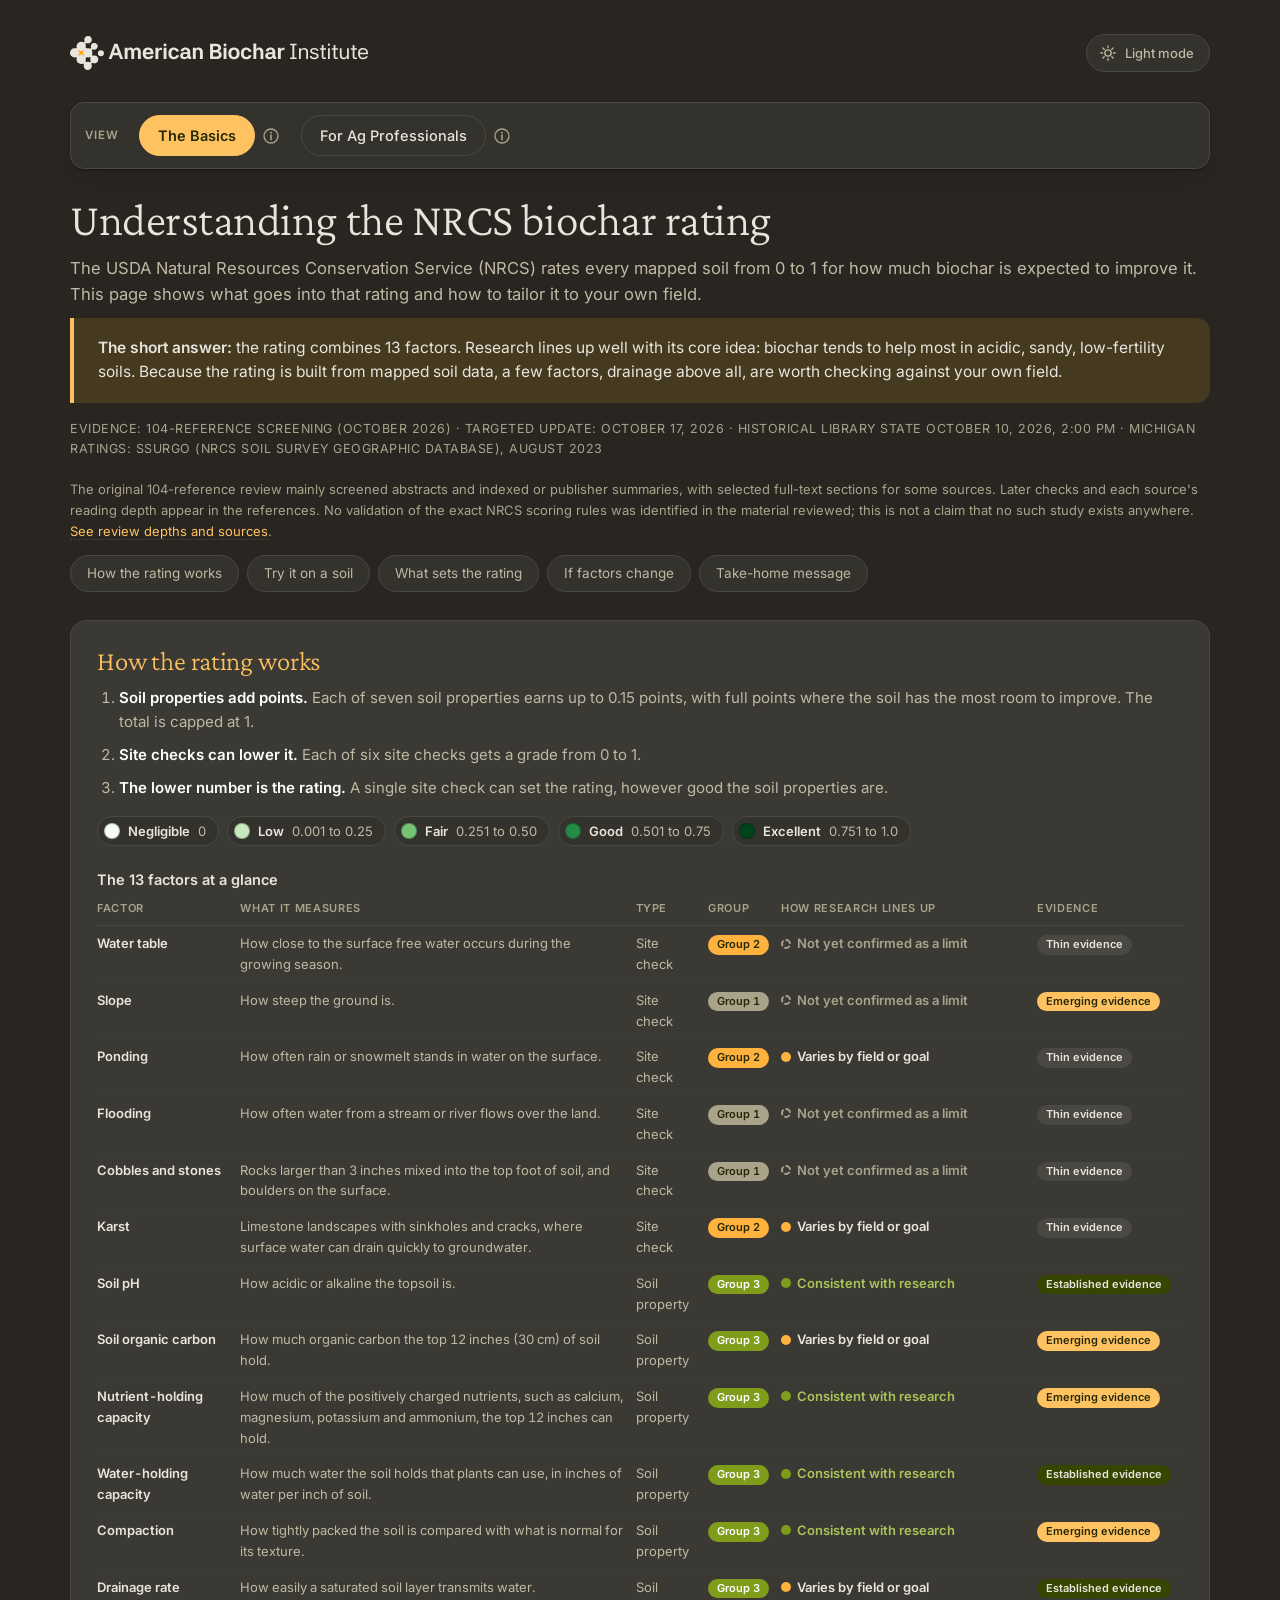
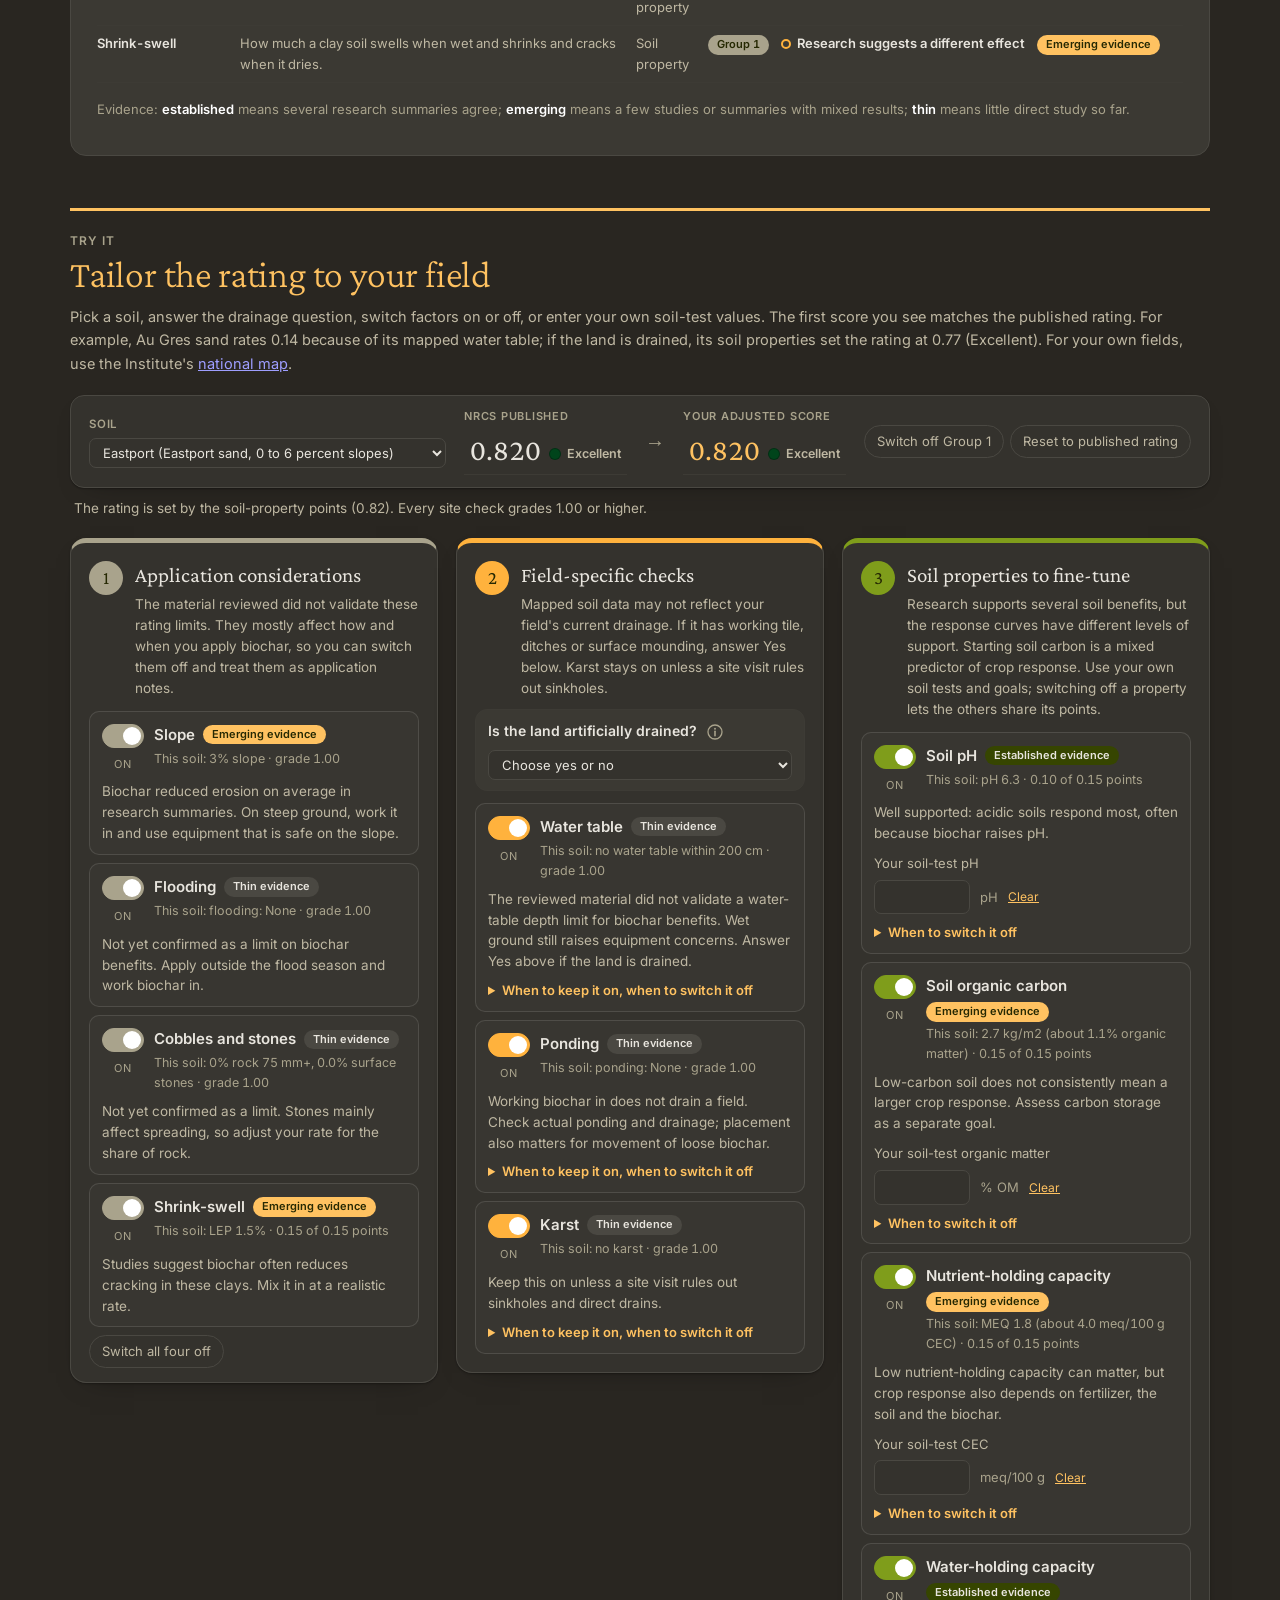
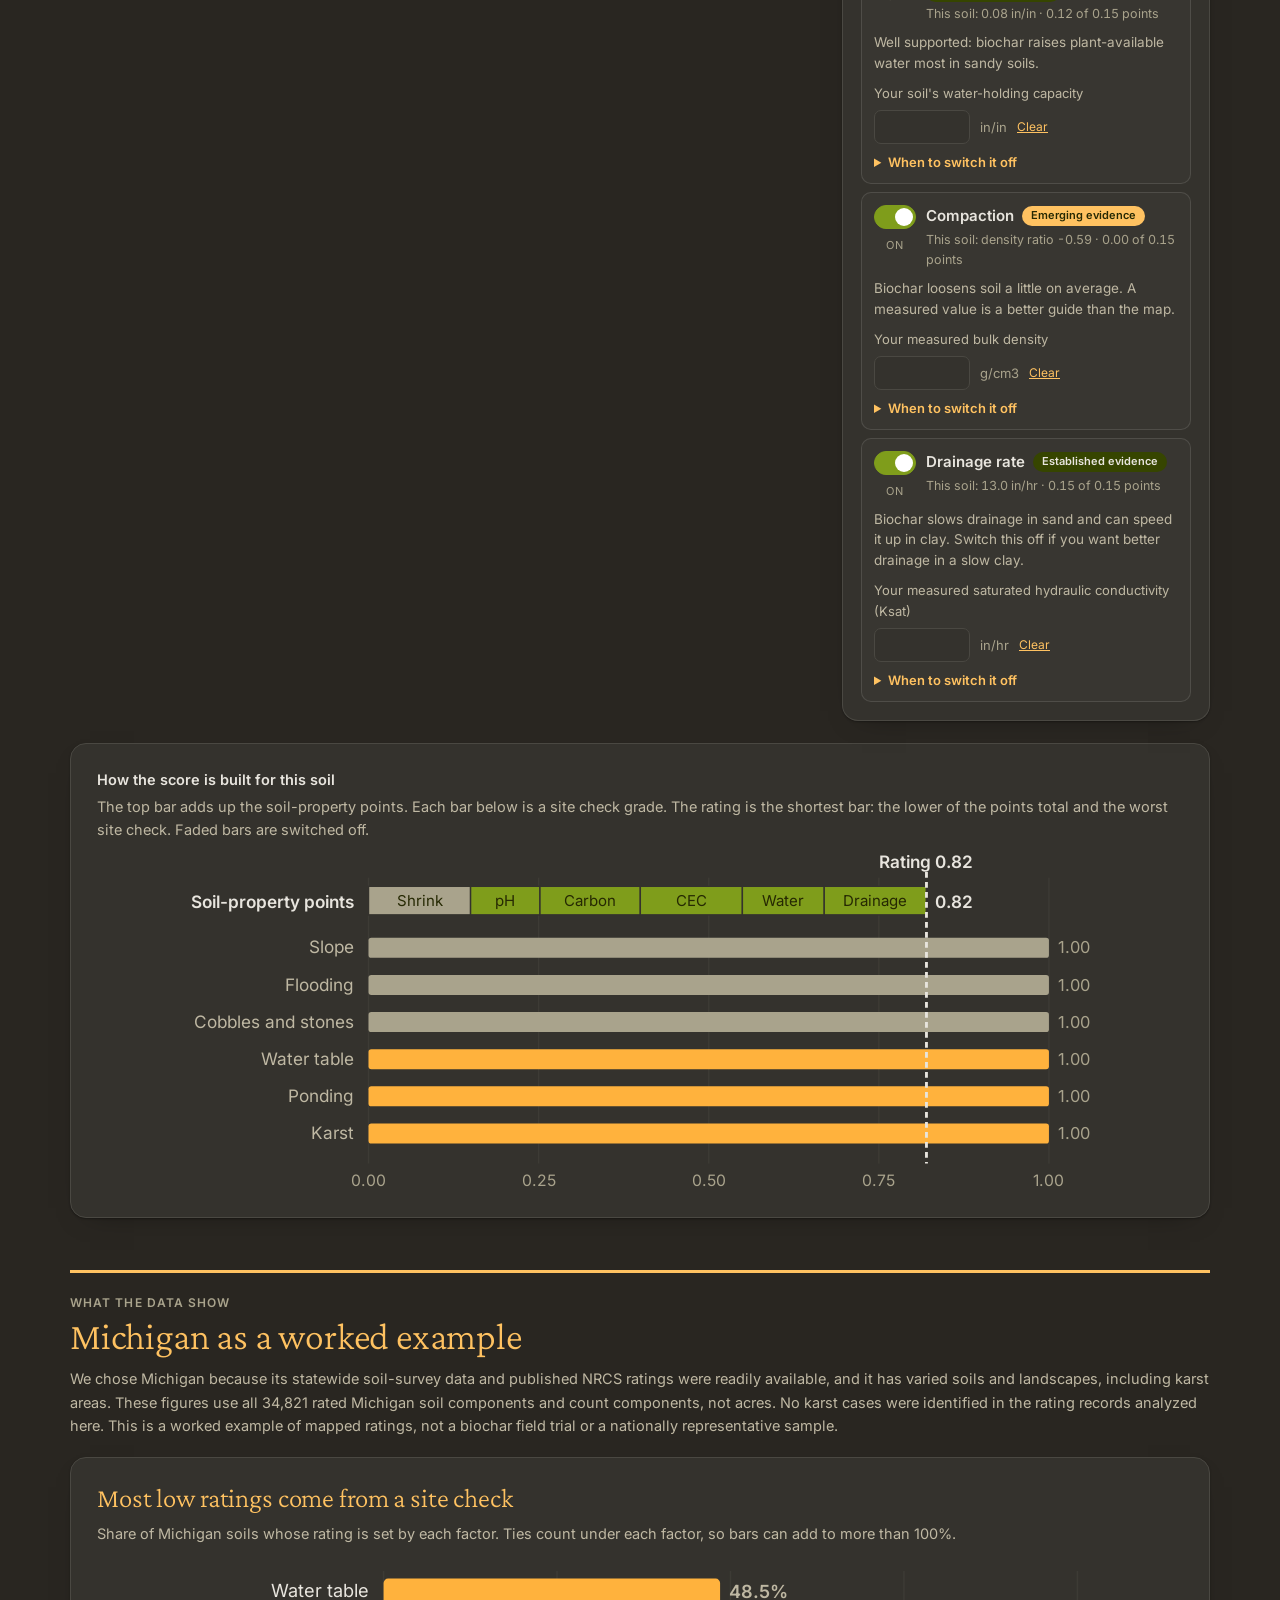
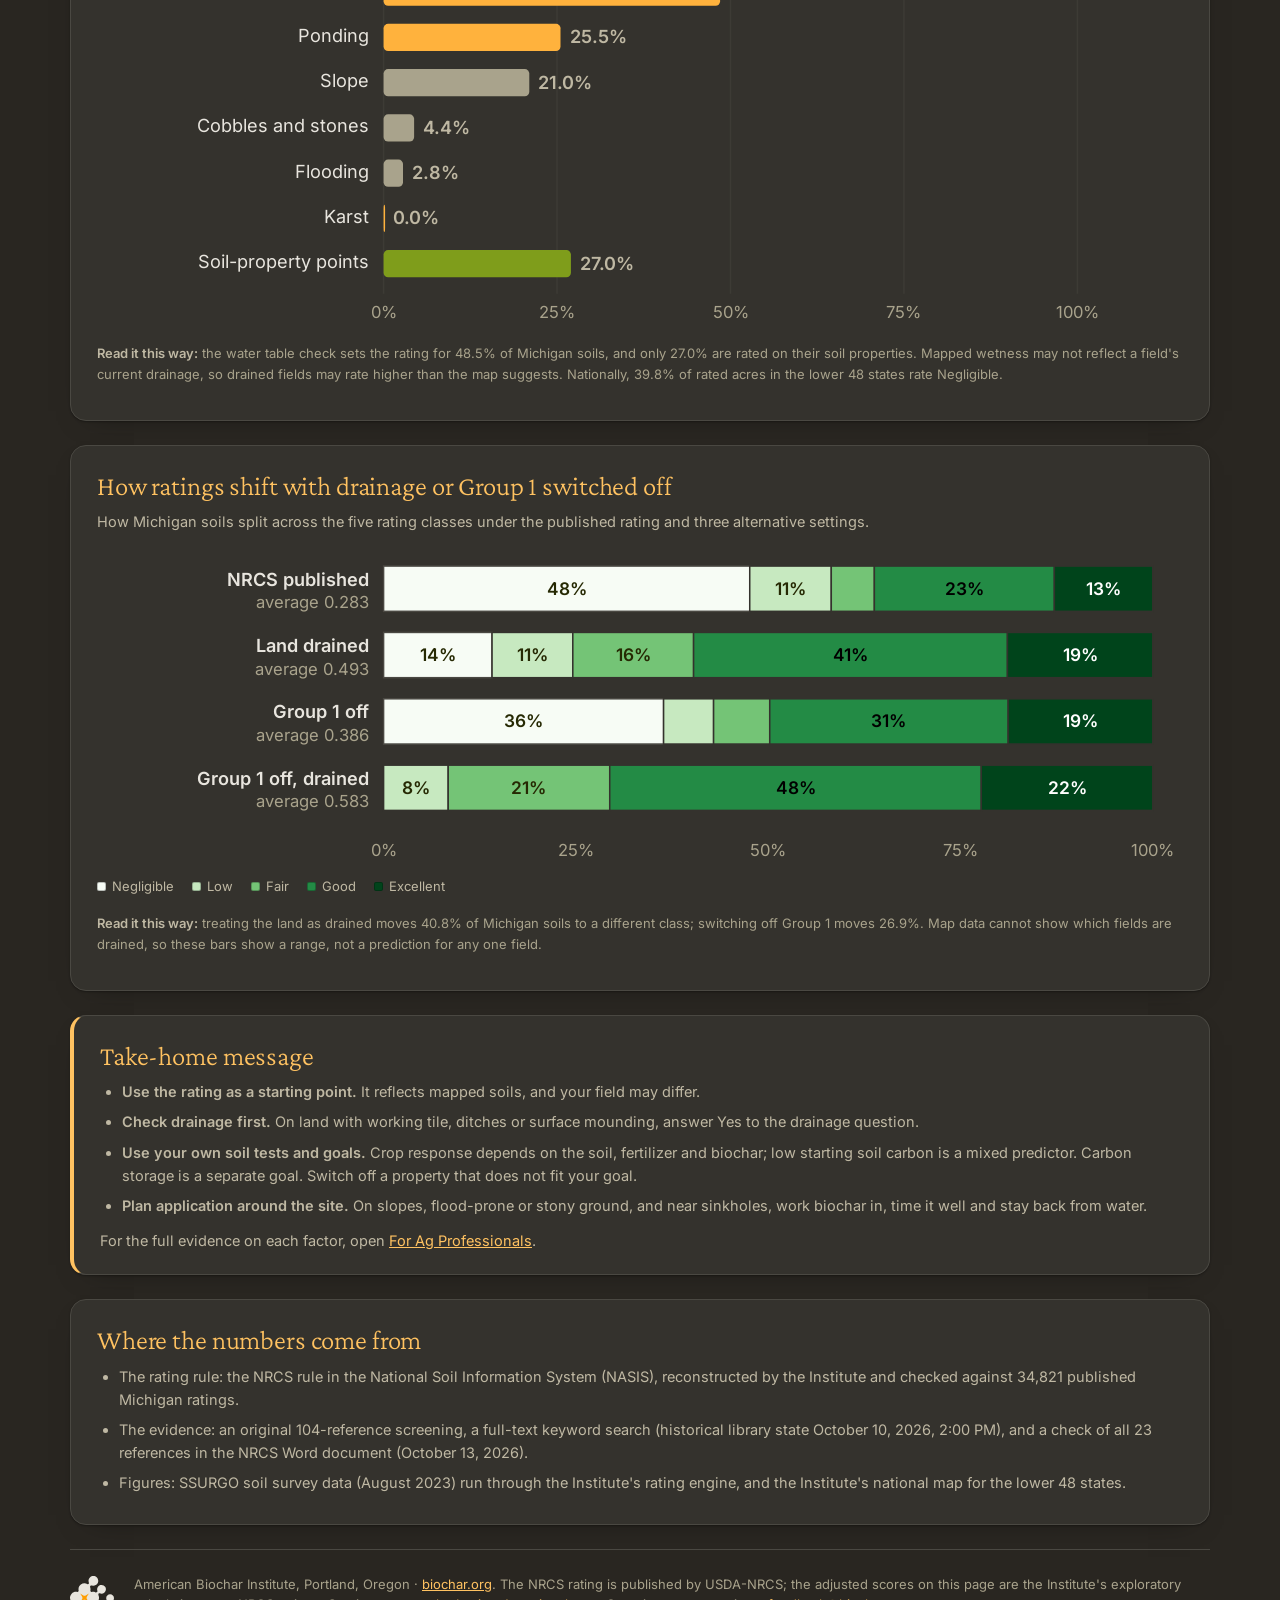
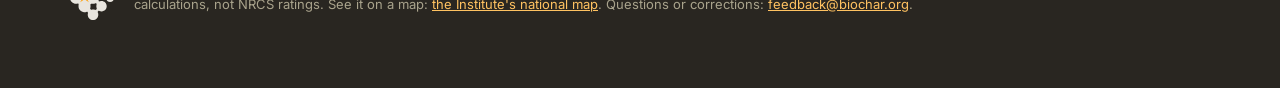
==== commit 6d543d14: "Update explorer evidence: qualify soil-carbon response, drainage and review scope" ====
--- a/explorer.html
+++ b/explorer.html
@@ -403,6 +403,7 @@
 .fpanel .kv2{border:1px solid var(--soft-line); border-radius:10px; background:var(--soft-bg); padding:10px 14px;}
 .fpanel .kv2 + h3{border-top:1px solid var(--line); padding-top:14px; margin-top:18px !important;}
 
+.review-depth{display:block;font-size:12px;line-height:1.5;color:var(--ink2);margin:4px 0 10px}
 </style></head>
 <body>
 <div id="tip" role="status" aria-live="polite"></div>
@@ -428,6 +429,7 @@
   <p class="lede">The USDA Natural Resources Conservation Service (NRCS) rates every mapped soil from 0 to 1 for how much biochar is expected to improve it. This page shows what goes into that rating and how to tailor it to your own field.</p>
   <div class="intro"><strong>The short answer:</strong> the rating combines 13 factors. Research lines up well with its core idea: biochar tends to help most in acidic, sandy, low-fertility soils. Because the rating is built from mapped soil data, a few factors, drainage above all, are worth checking against your own field.</div>
   <p class="stamp" id="g-stamp"></p>
+  <p class="note" id="g-review-scope">The original 104-reference review mainly screened abstracts and indexed or publisher summaries, with selected full-text sections for some sources. Later checks and each source's reading depth appear in the references. No validation of the exact NRCS scoring rules was identified in the material reviewed; this is not a claim that no such study exists anywhere. <a class="srclink" href="#p-refs">See review depths and sources</a>.</p>
   <nav class="partnav" aria-label="Sections">
     <a href="#b-how">How the rating works</a>
     <a href="#b-groups">Try it on a soil</a>
@@ -459,7 +461,7 @@
   <div class="parthead">
     <div class="eyebrow">What the data show</div>
     <h2>Michigan as a worked example</h2>
-    <p class="sub">These figures use all 34,821 rated Michigan soil components, chosen because statewide soil data and published ratings were readily available. They count soil components, not acres, and include no karst soils.</p>
+    <p class="sub">We chose Michigan because its statewide soil-survey data and published NRCS ratings were readily available, and it has varied soils and landscapes, including karst areas. These figures use all 34,821 rated Michigan soil components and count components, not acres. No karst cases were identified in the rating records analyzed here. This is a worked example of mapped ratings, not a biochar field trial or a nationally representative sample.</p>
   </div>
 
   <section class="panel" id="b-fig1">
@@ -520,7 +522,7 @@
   <section class="panel">
     <div class="formula"><b>Rating</b> = min( water table, slope and O horizon, ponding, flooding, cobbles and stones, karst, min(1, 0.15 &times; [AWC + BD ratio + Ksat + LEP + MEQ + OC + pH]) )</div>
     <ul class="tight">
-      <li><strong>Site factors are gates.</strong> The most limiting one caps the rating. The NASIS schematic also shows a subaqueous-soil gate ("SAS - Drainage Class Not Subaqueous"), which rates subaqueous soils 0; it does not occur in the Michigan data.</li>
+      <li><strong>Site factors are gates.</strong> The most limiting one caps the rating. The NASIS schematic also shows a subaqueous-soil gate ("SAS - Drainage Class Not Subaqueous"), which leaves subaqueous soils unrated; it does not occur in the Michigan data.</li>
       <li><strong>Dynamic properties are added.</strong> Each contributes up to 0.15, so the sum reaches 1.05 and is capped at 1.</li>
       <li><strong>Curves</strong> are NASIS S-curves (piecewise quadratic) between the published breakpoints, linear for slope, and class lookups for flooding, ponding and karst.</li>
       <li><strong>Classes</strong> use quarter cuts: 0 Negligible; to 0.25 Low; to 0.50 Fair; to 0.75 Good; above 0.75 Excellent.</li>
@@ -546,7 +548,7 @@
   <div class="parthead" id="p-part3">
     <div class="eyebrow">Part 3</div>
     <h2>Evidence by factor</h2>
-    <p class="sub">For each factor: what NRCS assumes, what the reviewed literature and the Institute's library show, and the evidence strength. Bracketed IDs link to the references. "Reviewed" studies are the 104 in the October 2026 literature review; other citations are supplemental sources with their review status shown in the references.</p>
+    <p class="sub">For each factor: what NRCS assumes, what the inspected evidence shows, and the evidence strength. Source links lead to the references. The original 104-reference cohort is separate from later supplemental sources. The original 104-reference review mainly screened abstracts and indexed or publisher summaries, with selected full-text sections for some sources. Later checks and each source's reading depth appear in the references. No validation of the exact NRCS scoring rules was identified in the material reviewed; this is not a claim that no such study exists anywhere.</p>
   </div>
   <div class="controls" id="p-filters">
     <div class="cgroup"><span class="clabel">Group</span><div class="chips" id="p-fgroup"></div></div>
@@ -589,6 +591,7 @@
   <section class="panel">
     <div class="scroller"><table id="p-libtable"></table></div>
     <p class="note" id="p-libnote"></p>
+    <p class="note" id="p-update-review"><strong>October 17, 2026 targeted update.</strong> The library check passed at the 12:23 PM EDT snapshot; readable text was refreshed at 12:24 PM. Searches covered 1,441 readable records among 1,617 parent records. Prioritized papers were appraised at the reading depths stated below; the sweep did not individually appraise all readable records. Nine useful sources were added as supplemental references, two existing supplemental candidates were checked, and S07 and S39 received targeted full-text upgrades. The original 104-reference cohort and the historical sweep table retain their own scope and dates. Syntheses can share experiments; citation counts are not independent trial counts.</p>
   </section>
 
   <section class="panel" id="p-source-review">
@@ -605,7 +608,7 @@
 
   <section class="panel" id="p-refs">
     <h2>References</h2>
-    <p class="sub">Reviewed studies keep their review IDs (S01 to S104). Other entries are supplemental sources. Zotero keys identify library records; DOC IDs identify Word-document references. Each entry shows what was reviewed. <span id="refCount"></span></p>
+    <p class="sub">The original screening cohort keeps its IDs (S01 to S104). Other entries are supplemental sources, guidance or candidates. Zotero keys identify library records; DOC IDs identify Word-document references. Each entry states its recorded reading depth; an available full text or keyword match is not itself a full appraisal. The original 104-reference review mainly screened abstracts and indexed or publisher summaries, with selected full-text sections for some sources. Later checks and each source's reading depth appear in the references. No validation of the exact NRCS scoring rules was identified in the material reviewed; this is not a claim that no such study exists anywhere. <span id="refCount"></span></p>
     <ol class="refs" id="refList"></ol>
   </section>
   </section>
@@ -749,7 +752,7 @@
       },
       fromInputs: function (v) { return { prop: isNum(v.frag75) ? +v.frag75 : 0, extra: { stone250: isNum(v.stone250) ? +v.stone250 : 0 } }; } },
     { key: "karst", group: "site", name: "SOH - Karst landform", label: "Karst",
-      criteria: "Sinkholes present, or map unit name contains 'karst' = poorly suited.",
+      criteria: "Map unit name contains 'karst', and sinkholes listed or no landform data = poorly suited.",
       inputs: [{ id: "cls", label: "Karst present?", type: "select", options: ["No", "Yes"] }],
       prop: function (p) { return p.karst; }, propUnit: "",
       curve: function (x) { return x === null || x === undefined ? 1 : (x ? 0 : 1); },
@@ -843,7 +846,7 @@
     cobble: "Max fragment volume >=75 mm in 0-30 cm and surface cover of stones >=250 mm; lower of the two. Matches about 97%.",
     flood: "Most frequent monthly flooding class. Rare = 0.6, occasional = 0.2, frequent = 0.",
     pond: "Most frequent monthly ponding class. Rare = 0.17, occasional or frequent = 0.",
-    karst: "Sinkhole landform or 'karst' in the map unit name."
+    karst: "'Karst' in the map unit name, with sinkholes listed or no landform data."
   };
 
   // ---------------------------------------------------------------------------
@@ -1202,8 +1205,8 @@
 window.BIOCHAR_EXAMPLES = [{"mukey":"190242","areasymbol":"MI001","muname":"Eastport sand, 0 to 6 percent slopes","musym":"11B","note":"Sandy, acidic, low carbon: the dynamic score sets the rating","areaname":"Alcona County, Michigan","ratings":[{"areasymbol":"MI001","mukey":"190242","musym":"11B","muname":"Eastport sand, 0 to 6 percent slopes","cokey":"23781041","compname":"Eastport","comppct_r":93,"majcompflag":"Yes","slope_r":3,"taxorder":"Entisols","taxsuborder":"Psamments","taxgrtgroup":"Udipsamments","taxsubgrp":"Spodic Udipsamments","rulename":"SOH - Dynamic Soil Properties Response to Biochar","ruledepth":0,"seqnum":0,"interpll":0.718,"interpllc":"Good response","interphr":0.82,"interphrc":"Excellent response","interphh":0.868,"interphhc":"Excellent response"},{"areasymbol":"MI001","mukey":"190242","musym":"11B","muname":"Eastport sand, 0 to 6 percent slopes","cokey":"23781041","compname":"Eastport","comppct_r":93,"majcompflag":"Yes","slope_r":3,"taxorder":"Entisols","taxsuborder":"Psamments","taxgrtgroup":"Udipsamments","taxsubgrp":"Spodic Udipsamments","rulename":"SOH - Bulk Density Ratio Max 0-30cm","ruledepth":1,"seqnum":1,"interpll":0,"interpllc":"Bulk density response low","interphr":0,"interphrc":"Bulk density response low","interphh":0,"interphhc":"Bulk density response low"},{"areasymbol":"MI001","mukey":"190242","musym":"11B","muname":"Eastport sand, 0 to 6 percent slopes","cokey":"23781041","compname":"Eastport","comppct_r":93,"majcompflag":"Yes","slope_r":3,"taxorder":"Entisols","taxsuborder":"Psamments","taxgrtgroup":"Udipsamments","taxsubgrp":"Spodic Udipsamments","rulename":"SOH - pH WTD_AVG 0-30 Suitability","ruledepth":1,"seqnum":2,"interpll":0.001,"interpllc":"pH response","interphr":0.68,"interphrc":"pH response","interphh":1,"interphhc":"pH response greatest"},{"areasymbol":"MI001","mukey":"190242","musym":"11B","muname":"Eastport sand, 0 to 6 percent slopes","cokey":"23781041","compname":"Eastport","comppct_r":93,"majcompflag":"Yes","slope_r":3,"taxorder":"Entisols","taxsuborder":"Psamments","taxgrtgroup":"Udipsamments","taxsubgrp":"Spodic Udipsamments","rulename":"SOH - AWC Average 0-30cm","ruledepth":1,"seqnum":3,"interpll":0.802,"interpllc":"AWC response","interphr":0.802,"interphrc":"AWC response","interphh":0.802,"interphhc":"AWC response"},{"areasymbol":"MI001","mukey":"190242","musym":"11B","muname":"Eastport sand, 0 to 6 percent slopes","cokey":"23781041","compname":"Eastport","comppct_r":93,"majcompflag":"Yes","slope_r":3,"taxorder":"Entisols","taxsuborder":"Psamments","taxgrtgroup":"Udipsamments","taxsubgrp":"Spodic Udipsamments","rulename":"SOH - Organic Carbon, kg/m2 to 30cm","ruledepth":1,"seqnum":4,"interpll":0.983,"interpllc":"Organic carbon response","interphr":0.983,"interphrc":"Organic carbon response","interphh":0.983,"interphhc":"Organic carbon response"},{"areasymbol":"MI001","mukey":"190242","musym":"11B","muname":"Eastport sand, 0 to 6 percent slopes","cokey":"23781043","compname":"Croswell","comppct_r":4,"majcompflag":"No ","slope_r":3,"taxorder":"Spodosols","taxsuborder":"Orthods","taxgrtgroup":"Haplorthods","taxsubgrp":"Oxyaquic Haplorthods","rulename":"SOH - Dynamic Soil Properties Response to Biochar","ruledepth":0,"seqnum":0,"interpll":0.733,"interpllc":"Good response","interphr":0.865,"interphrc":"Excellent response","interphh":0.867,"interphhc":"Excellent response"},{"areasymbol":"MI001","mukey":"190242","musym":"11B","muname":"Eastport sand, 0 to 6 percent slopes","cokey":"23781043","compname":"Croswell","comppct_r":4,"majcompflag":"No ","slope_r":3,"taxorder":"Spodosols","taxsuborder":"Orthods","taxgrtgroup":"Haplorthods","taxsubgrp":"Oxyaquic Haplorthods","rulename":"SOH - Bulk Density Ratio Max 0-30cm","ruledepth":1,"seqnum":1,"interpll":0,"interpllc":"Bulk density response low","interphr":0,"interphrc":"Bulk density response low","interphh":0,"interphhc":"Bulk density response low"},{"areasymbol":"MI001","mukey":"190242","musym":"11B","muname":"Eastport sand, 0 to 6 percent slopes","cokey":"23781043","compname":"Croswell","comppct_r":4,"majcompflag":"No ","slope_r":3,"taxorder":"Spodosols","taxsuborder":"Orthods","taxgrtgroup":"Haplorthods","taxsubgrp":"Oxyaquic Haplorthods","rulename":"SOH - AWC Average 0-30cm","ruledepth":1,"seqnum":2,"interpll":0.778,"interpllc":"AWC response","interphr":0.778,"interphrc":"AWC response","interphh":0.778,"interphhc":"AWC response"},{"areasymbol":"MI001","mukey":"190242","musym":"11B","muname":"Eastport sand, 0 to 6 percent slopes","cokey":"23781043","compname":"Croswell","comppct_r":4,"majcompflag":"No ","slope_r":3,"taxorder":"Spodosols","taxsuborder":"Orthods","taxgrtgroup":"Haplorthods","taxsubgrp":"Oxyaquic Haplorthods","rulename":"SOH - pH WTD_AVG 0-30 Suitability","ruledepth":1,"seqnum":3,"interpll":0.109,"interpllc":"pH response","interphr":0.991,"interphrc":"pH response","interphh":1,"interphhc":"pH response greatest"},{"areasymbol":"MI001","mukey":"190242","musym":"11B","muname":"Eastport sand, 0 to 6 percent slopes","cokey":"23781042","compname":"Au Gres","comppct_r":3,"majcompflag":"No ","slope_r":2,"taxorder":"Spodosols","taxsuborder":"Aquods","taxgrtgroup":"Endoaquods","taxsubgrp":"Typic Endoaquods","rulename":"SOH - Dynamic Soil Properties Response to Biochar","ruledepth":0,"seqnum":0,"interpll":0,"interpllc":"Unsuited","interphr":0.142,"interphrc":"Low response","interphh":0.533,"interphhc":"Good response"},{"areasymbol":"MI001","mukey":"190242","musym":"11B","muname":"Eastport sand, 0 to 6 percent slopes","cokey":"23781042","compname":"Au Gres","comppct_r":3,"majcompflag":"No ","slope_r":2,"taxorder":"Spodosols","taxsuborder":"Aquods","taxgrtgroup":"Endoaquods","taxsubgrp":"Typic Endoaquods","rulename":"SOH - Bulk Density Ratio Max 0-30cm","ruledepth":1,"seqnum":1,"interpll":0,"interpllc":"Bulk density response low","interphr":0,"interphrc":"Bulk density response low","interphh":0,"interphhc":"Bulk density response low"},{"areasymbol":"MI001","mukey":"190242","musym":"11B","muname":"Eastport sand, 0 to 6 percent slopes","cokey":"23781042","compname":"Au Gres","comppct_r":3,"majcompflag":"No ","slope_r":2,"taxorder":"Spodosols","taxsuborder":"Aquods","taxgrtgroup":"Endoaquods","taxsubgrp":"Typic Endoaquods","rulename":"Water Table Rule (Biochar Response)","ruledepth":1,"seqnum":2,"interpll":0,"interpllc":"Depth to high water poorly suited","interphr":0.142,"interphrc":"Depth to high water","interphh":0.533,"interphhc":"Depth to high water"},{"areasymbol":"MI001","mukey":"190242","musym":"11B","muname":"Eastport sand, 0 to 6 percent slopes","cokey":"23781042","compname":"Au Gres","comppct_r":3,"majcompflag":"No ","slope_r":2,"taxorder":"Spodosols","taxsuborder":"Aquods","taxgrtgroup":"Endoaquods","taxsubgrp":"Typic Endoaquods","rulename":"SOH - Organic Carbon, kg/m2 to 30cm","ruledepth":1,"seqnum":3,"interpll":0.403,"interpllc":"Organic carbon response","interphr":0.403,"interphrc":"Organic carbon response","interphh":0.403,"interphhc":"Organic carbon response"},{"areasymbol":"MI001","mukey":"190242","musym":"11B","muname":"Eastport sand, 0 to 6 percent slopes","cokey":"23781042","compname":"Au Gres","comppct_r":3,"majcompflag":"No ","slope_r":2,"taxorder":"Spodosols","taxsuborder":"Aquods","taxgrtgroup":"Endoaquods","taxsubgrp":"Typic Endoaquods","rulename":"SOH - AWC Average 0-30cm","ruledepth":1,"seqnum":4,"interpll":0.712,"interpllc":"AWC response","interphr":0.712,"interphrc":"AWC response","interphh":0.712,"interphhc":"AWC response"},{"areasymbol":"MI001","mukey":"190242","musym":"11B","muname":"Eastport sand, 0 to 6 percent slopes","cokey":"23781042","compname":"Au Gres","comppct_r":3,"majcompflag":"No ","slope_r":2,"taxorder":"Spodosols","taxsuborder":"Aquods","taxgrtgroup":"Endoaquods","taxsubgrp":"Typic Endoaquods","rulename":"SOH - pH WTD_AVG 0-30 Suitability","ruledepth":1,"seqnum":5,"interpll":0.02,"interpllc":"pH response","interphr":0.998,"interphrc":"pH response","interphh":1,"interphhc":"pH response greatest"}],"horizons":[{"cokey":"23781041","chkey":"70613099","hzname":"H1","hzdept_r":0,"hzdepb_r":20,"ph1to1h2o_r":6.2,"om_r":1.5,"dbthirdbar_r":1.5,"awc_r":0.08,"ksat_r":92,"lep_r":1.5,"cec7_r":4.4,"sieveno10_r":95,"frag3to10_r":0,"fraggt10_r":0,"sandtotal_r":93.6,"silttotal_r":1.4,"claytotal_r":5,"fragvol_tot":5},{"cokey":"23781041","chkey":"70613100","hzname":"H2","hzdept_r":20,"hzdepb_r":74,"ph1to1h2o_r":6.5,"om_r":0.25,"dbthirdbar_r":1.5,"awc_r":0.07,"ksat_r":92,"lep_r":1.5,"cec7_r":3.8,"sieveno10_r":95,"frag3to10_r":0,"fraggt10_r":0,"sandtotal_r":93.6,"silttotal_r":1.4,"claytotal_r":5,"fragvol_tot":5},{"cokey":"23781041","chkey":"70613101","hzname":"H3","hzdept_r":74,"hzdepb_r":203,"ph1to1h2o_r":7.5,"om_r":0.25,"dbthirdbar_r":1.48,"awc_r":0.05,"ksat_r":92,"lep_r":1.5,"cec7_r":1.7,"sieveno10_r":87.5,"frag3to10_r":0,"fraggt10_r":0,"sandtotal_r":96.5,"silttotal_r":1.5,"claytotal_r":2,"fragvol_tot":10},{"cokey":"23781042","chkey":"70613102","hzname":"H1","hzdept_r":0,"hzdepb_r":25,"ph1to1h2o_r":5.5,"om_r":3,"dbthirdbar_r":1.43,"awc_r":0.09,"ksat_r":92,"lep_r":1.5,"cec7_r":3.2,"sieveno10_r":95,"frag3to10_r":0,"fraggt10_r":0,"sandtotal_r":94.6,"silttotal_r":1.4,"claytotal_r":4,"fragvol_tot":5},{"cokey":"23781042","chkey":"70613103","hzname":"H2","hzdept_r":25,"hzdepb_r":68,"ph1to1h2o_r":5.9,"om_r":0.8,"dbthirdbar_r":1.6,"awc_r":0.08,"ksat_r":92,"lep_r":1.5,"cec7_r":3.9,"sieveno10_r":95,"frag3to10_r":0,"fraggt10_r":0,"sandtotal_r":92.9,"silttotal_r":1.6,"claytotal_r":5.5,"fragvol_tot":5},{"cokey":"23781042","chkey":"70613104","hzname":"H3","hzdept_r":68,"hzdepb_r":152,"ph1to1h2o_r":6.2,"om_r":0.25,"dbthirdbar_r":1.6,"awc_r":0.06,"ksat_r":92,"lep_r":1.5,"cec7_r":2.9,"sieveno10_r":95,"frag3to10_r":0,"fraggt10_r":0,"sandtotal_r":94.6,"silttotal_r":1.4,"claytotal_r":4,"fragvol_tot":5},{"cokey":"23781043","chkey":"70613105","hzname":"H1","hzdept_r":0,"hzdepb_r":10,"ph1to1h2o_r":5.1,"om_r":1.25,"dbthirdbar_r":1.43,"awc_r":0.08,"ksat_r":92,"lep_r":1.5,"sieveno10_r":92.5,"frag3to10_r":0,"fraggt10_r":0,"sandtotal_r":93.6,"silttotal_r":1.4,"claytotal_r":5,"fragvol_tot":7},{"cokey":"23781043","chkey":"70613106","hzname":"H2","hzdept_r":10,"hzdepb_r":74,"ph1to1h2o_r":5.9,"om_r":0.5,"dbthirdbar_r":1.5,"awc_r":0.08,"ksat_r":92,"lep_r":1.5,"cec7_r":3.5,"sieveno10_r":92.5,"frag3to10_r":0,"fraggt10_r":0,"sandtotal_r":93.6,"silttotal_r":1.4,"claytotal_r":5,"fragvol_tot":7},{"cokey":"23781043","chkey":"70613107","hzname":"H3","hzdept_r":74,"hzdepb_r":203,"ph1to1h2o_r":6.8,"om_r":0.25,"dbthirdbar_r":1.58,"awc_r":0.06,"ksat_r":92,"lep_r":1.5,"cec7_r":3.4,"sieveno10_r":92.5,"frag3to10_r":0,"fraggt10_r":0,"sandtotal_r":93.6,"silttotal_r":1.4,"claytotal_r":5,"fragvol_tot":7}],"site":[{"cokey":"23781041","floodrater":0,"pondrater":0,"sinkholes":0},{"cokey":"23781042","wtdepth":31,"floodrater":0,"pondrater":0,"sinkholes":0},{"cokey":"23781043","wtdepth":92,"floodrater":0,"pondrater":0,"sinkholes":0}]},{"mukey":"394952","areasymbol":"MI103","muname":"Fence very fine sandy loam, 1 to 12 percent slopes, dissected","musym":"104C","note":"Fine sandy loam on rolling terrain: compare components","areaname":"Marquette County, Michigan","ratings":[{"areasymbol":"MI103","mukey":"394952","musym":"104C","muname":"Fence very fine sandy loam, 1 to 12 percent slopes, dissected","cokey":"24146429","compname":"Fence","comppct_r":90,"majcompflag":"Yes","slope_r":7,"taxorder":"Spodosols","taxsuborder":"Orthods","taxgrtgroup":"Haplorthods","taxsubgrp":"Alfic Oxyaquic Haplorthods","rulename":"SOH - Dynamic Soil Properties Response to Biochar","ruledepth":0,"seqnum":0,"interpll":0.605,"interpllc":"Good response","interphr":0.641,"interphrc":"Good response","interphh":0.641,"interphhc":"Good response"},{"areasymbol":"MI103","mukey":"394952","musym":"104C","muname":"Fence very fine sandy loam, 1 to 12 percent slopes, dissected","cokey":"24146429","compname":"Fence","comppct_r":90,"majcompflag":"Yes","slope_r":7,"taxorder":"Spodosols","taxsuborder":"Orthods","taxgrtgroup":"Haplorthods","taxsubgrp":"Alfic Oxyaquic Haplorthods","rulename":"SOH - AWC Average 0-30cm","ruledepth":1,"seqnum":1,"interpll":0,"interpllc":"AWC response low","interphr":0,"interphrc":"AWC response low","interphh":0,"interphhc":"AWC response low"},{"areasymbol":"MI103","mukey":"394952","musym":"104C","muname":"Fence very fine sandy loam, 1 to 12 percent slopes, dissected","cokey":"24146429","compname":"Fence","comppct_r":90,"majcompflag":"Yes","slope_r":7,"taxorder":"Spodosols","taxsuborder":"Orthods","taxgrtgroup":"Haplorthods","taxsubgrp":"Alfic Oxyaquic Haplorthods","rulename":"SOH - Ksat Max 0-30cm","ruledepth":1,"seqnum":2,"interpll":0,"interpllc":"Ksat response low","interphr":0,"interphrc":"Ksat response low","interphh":0,"interphhc":"Ksat response low"},{"areasymbol":"MI103","mukey":"394952","musym":"104C","muname":"Fence very fine sandy loam, 1 to 12 percent slopes, dissected","cokey":"24146429","compname":"Fence","comppct_r":90,"majcompflag":"Yes","slope_r":7,"taxorder":"Spodosols","taxsuborder":"Orthods","taxgrtgroup":"Haplorthods","taxsubgrp":"Alfic Oxyaquic Haplorthods","rulename":"SOH - Organic Carbon, kg/m2 to 30cm","ruledepth":1,"seqnum":3,"interpll":0.339,"interpllc":"Organic carbon response","interphr":0.339,"interphrc":"Organic carbon response","interphh":0.339,"interphhc":"Organic carbon response"},{"areasymbol":"MI103","mukey":"394952","musym":"104C","muname":"Fence very fine sandy loam, 1 to 12 percent slopes, dissected","cokey":"24146429","compname":"Fence","comppct_r":90,"majcompflag":"Yes","slope_r":7,"taxorder":"Spodosols","taxsuborder":"Orthods","taxgrtgroup":"Haplorthods","taxsubgrp":"Alfic Oxyaquic Haplorthods","rulename":"Biochar Slope and Organic Layer Thickness","ruledepth":1,"seqnum":4,"interpll":0.89,"interpllc":"Slope somewhat suited","interphr":0.89,"interphrc":"Slope somewhat suited","interphh":0.89,"interphhc":"Slope somewhat suited"},{"areasymbol":"MI103","mukey":"394952","musym":"104C","muname":"Fence very fine sandy loam, 1 to 12 percent slopes, dissected","cokey":"24146429","compname":"Fence","comppct_r":90,"majcompflag":"Yes","slope_r":7,"taxorder":"Spodosols","taxsuborder":"Orthods","taxgrtgroup":"Haplorthods","taxsubgrp":"Alfic Oxyaquic Haplorthods","rulename":"Water Table Rule (Biochar Response)","ruledepth":1,"seqnum":5,"interpll":0.891,"interpllc":"Depth to high water","interphr":0.891,"interphrc":"Depth to high water","interphh":0.891,"interphhc":"Depth to high water"},{"areasymbol":"MI103","mukey":"394952","musym":"104C","muname":"Fence very fine sandy loam, 1 to 12 percent slopes, dissected","cokey":"24146426","compname":"Sporley","comppct_r":4,"majcompflag":"No ","slope_r":10,"taxorder":"Spodosols","taxsuborder":"Orthods","taxgrtgroup":"Haplorthods","taxsubgrp":"Alfic Haplorthods","rulename":"SOH - Dynamic Soil Properties Response to Biochar","ruledepth":0,"seqnum":0,"interpll":0.666,"interpllc":"Good response","interphr":0.678,"interphrc":"Good response","interphh":0.685,"interphhc":"Good response"},{"areasymbol":"MI103","mukey":"394952","musym":"104C","muname":"Fence very fine sandy loam, 1 to 12 percent slopes, dissected","cokey":"24146426","compname":"Sporley","comppct_r":4,"majcompflag":"No ","slope_r":10,"taxorder":"Spodosols","taxsuborder":"Orthods","taxgrtgroup":"Haplorthods","taxsubgrp":"Alfic Haplorthods","rulename":"SOH - AWC Average 0-30cm","ruledepth":1,"seqnum":1,"interpll":0,"interpllc":"AWC response low","interphr":0,"interphrc":"AWC response low","interphh":0,"interphhc":"AWC response low"},{"areasymbol":"MI103","mukey":"394952","musym":"104C","muname":"Fence very fine sandy loam, 1 to 12 percent slopes, dissected","cokey":"24146426","compname":"Sporley","comppct_r":4,"majcompflag":"No ","slope_r":10,"taxorder":"Spodosols","taxsuborder":"Orthods","taxgrtgroup":"Haplorthods","taxsubgrp":"Alfic Haplorthods","rulename":"SOH - Ksat Max 0-30cm","ruledepth":1,"seqnum":2,"interpll":0.107,"interpllc":"Ksat response","interphr":0.107,"interphrc":"Ksat response","interphh":0.107,"interphhc":"Ksat response"},{"areasymbol":"MI103","mukey":"394952","musym":"104C","muname":"Fence very fine sandy loam, 1 to 12 percent slopes, dissected","cokey":"24146426","compname":"Sporley","comppct_r":4,"majcompflag":"No ","slope_r":10,"taxorder":"Spodosols","taxsuborder":"Orthods","taxgrtgroup":"Haplorthods","taxsubgrp":"Alfic Haplorthods","rulename":"SOH - Organic Carbon, kg/m2 to 30cm","ruledepth":1,"seqnum":3,"interpll":0.46,"interpllc":"Organic carbon response","interphr":0.46,"interphrc":"Organic carbon response","interphh":0.46,"interphhc":"Organic carbon response"},{"areasymbol":"MI103","mukey":"394952","musym":"104C","muname":"Fence very fine sandy loam, 1 to 12 percent slopes, dissected","cokey":"24146426","compname":"Sporley","comppct_r":4,"majcompflag":"No ","slope_r":10,"taxorder":"Spodosols","taxsuborder":"Orthods","taxgrtgroup":"Haplorthods","taxsubgrp":"Alfic Haplorthods","rulename":"SOH - pH WTD_AVG 0-30 Suitability","ruledepth":1,"seqnum":4,"interpll":0.875,"interpllc":"pH response","interphr":0.955,"interphrc":"pH response","interphh":1,"interphhc":"pH response greatest"},{"areasymbol":"MI103","mukey":"394952","musym":"104C","muname":"Fence very fine sandy loam, 1 to 12 percent slopes, dissected","cokey":"24146425","compname":"Voelker","comppct_r":2,"majcompflag":"No ","slope_r":7,"taxorder":"Spodosols","taxsuborder":"Orthods","taxgrtgroup":"Durorthods","taxsubgrp":"Typic Durorthods","rulename":"SOH - Dynamic Soil Properties Response to Biochar","ruledepth":0,"seqnum":0,"interpll":0.865,"interpllc":"Excellent response","interphr":0.865,"interphrc":"Excellent response","interphh":0.865,"interphhc":"Excellent response"},{"areasymbol":"MI103","mukey":"394952","musym":"104C","muname":"Fence very fine sandy loam, 1 to 12 percent slopes, dissected","cokey":"24146425","compname":"Voelker","comppct_r":2,"majcompflag":"No ","slope_r":7,"taxorder":"Spodosols","taxsuborder":"Orthods","taxgrtgroup":"Durorthods","taxsubgrp":"Typic Durorthods","rulename":"SOH - Organic Carbon, kg/m2 to 30cm","ruledepth":1,"seqnum":1,"interpll":0,"interpllc":"Organic carbon response low","interphr":0,"interphrc":"Organic carbon response low","interphh":0,"interphhc":"Organic carbon response low"},{"areasymbol":"MI103","mukey":"394952","musym":"104C","muname":"Fence very fine sandy loam, 1 to 12 percent slopes, dissected","cokey":"24146425","compname":"Voelker","comppct_r":2,"majcompflag":"No ","slope_r":7,"taxorder":"Spodosols","taxsuborder":"Orthods","taxgrtgroup":"Durorthods","taxsubgrp":"Typic Durorthods","rulename":"SOH - AWC Average 0-30cm","ruledepth":1,"seqnum":2,"interpll":0.768,"interpllc":"AWC response","interphr":0.768,"interphrc":"AWC response","interphh":0.768,"interphhc":"AWC response"},{"areasymbol":"MI103","mukey":"394952","musym":"104C","muname":"Fence very fine sandy loam, 1 to 12 percent slopes, dissected","cokey":"24146427","compname":"Garlic","comppct_r":2,"majcompflag":"No ","slope_r":7,"taxorder":"Spodosols","taxsuborder":"Orthods","taxgrtgroup":"Haplorthods","taxsubgrp":"Typic Haplorthods","rulename":"SOH - Dynamic Soil Properties Response to Biochar","ruledepth":0,"seqnum":0,"interpll":0.771,"interpllc":"Excellent response","interphr":0.772,"interphrc":"Excellent response","interphh":0.772,"interphhc":"Excellent response"},{"areasymbol":"MI103","mukey":"394952","musym":"104C","muname":"Fence very fine sandy loam, 1 to 12 percent slopes, dissected","cokey":"24146427","compname":"Garlic","comppct_r":2,"majcompflag":"No ","slope_r":7,"taxorder":"Spodosols","taxsuborder":"Orthods","taxgrtgroup":"Haplorthods","taxsubgrp":"Typic Haplorthods","rulename":"SOH - Bulk Density Ratio Max 0-30cm","ruledepth":1,"seqnum":1,"interpll":0,"interpllc":"Bulk density response low","interphr":0,"interphrc":"Bulk density response low","interphh":0,"interphhc":"Bulk density response low"},{"areasymbol":"MI103","mukey":"394952","musym":"104C","muname":"Fence very fine sandy loam, 1 to 12 percent slopes, dissected","cokey":"24146427","compname":"Garlic","comppct_r":2,"majcompflag":"No ","slope_r":7,"taxorder":"Spodosols","taxsuborder":"Orthods","taxgrtgroup":"Haplorthods","taxsubgrp":"Typic Haplorthods","rulename":"SOH - Organic Carbon, kg/m2 to 30cm","ruledepth":1,"seqnum":2,"interpll":0.35,"interpllc":"Organic carbon response","interphr":0.35,"interphrc":"Organic carbon response","interphh":0.35,"interphhc":"Organic carbon response"},{"areasymbol":"MI103","mukey":"394952","musym":"104C","muname":"Fence very fine sandy loam, 1 to 12 percent slopes, dissected","cokey":"24146427","compname":"Garlic","comppct_r":2,"majcompflag":"No ","slope_r":7,"taxorder":"Spodosols","taxsuborder":"Orthods","taxgrtgroup":"Haplorthods","taxsubgrp":"Typic Haplorthods","rulename":"SOH - AWC Average 0-30cm","ruledepth":1,"seqnum":3,"interpll":0.799,"interpllc":"AWC response","interphr":0.799,"interphrc":"AWC response","interphh":0.799,"interphhc":"AWC response"},{"areasymbol":"MI103","mukey":"394952","musym":"104C","muname":"Fence very fine sandy loam, 1 to 12 percent slopes, dissected","cokey":"24146424","compname":"Spear","comppct_r":1,"majcompflag":"No ","slope_r":2,"taxorder":"Alfisols","taxsuborder":"Udalfs","taxgrtgroup":"Glossudalfs","taxsubgrp":"Aquic Glossudalfs","rulename":"SOH - Dynamic Soil Properties Response to Biochar","ruledepth":0,"seqnum":0,"interpll":0,"interpllc":"Unsuited","interphr":0,"interphrc":"Unsuited","interphh":0,"interphhc":"Unsuited"},{"areasymbol":"MI103","mukey":"394952","musym":"104C","muname":"Fence very fine sandy loam, 1 to 12 percent slopes, dissected","cokey":"24146424","compname":"Spear","comppct_r":1,"majcompflag":"No ","slope_r":2,"taxorder":"Alfisols","taxsuborder":"Udalfs","taxgrtgroup":"Glossudalfs","taxsubgrp":"Aquic Glossudalfs","rulename":"SOH - AWC Average 0-30cm","ruledepth":1,"seqnum":1,"interpll":0,"interpllc":"AWC response low","interphr":0,"interphrc":"AWC response low","interphh":0,"interphhc":"AWC response low"},{"areasymbol":"MI103","mukey":"394952","musym":"104C","muname":"Fence very fine sandy loam, 1 to 12 percent slopes, dissected","cokey":"24146424","compname":"Spear","comppct_r":1,"majcompflag":"No ","slope_r":2,"taxorder":"Alfisols","taxsuborder":"Udalfs","taxgrtgroup":"Glossudalfs","taxsubgrp":"Aquic Glossudalfs","rulename":"SOH - Ksat Max 0-30cm","ruledepth":1,"seqnum":2,"interpll":0,"interpllc":"Ksat response low","interphr":0,"interphrc":"Ksat response low","interphh":0,"interphhc":"Ksat response low"},{"areasymbol":"MI103","mukey":"394952","musym":"104C","muname":"Fence very fine sandy loam, 1 to 12 percent slopes, dissected","cokey":"24146424","compname":"Spear","comppct_r":1,"majcompflag":"No ","slope_r":2,"taxorder":"Alfisols","taxsuborder":"Udalfs","taxgrtgroup":"Glossudalfs","taxsubgrp":"Aquic Glossudalfs","rulename":"Water Table Rule (Biochar Response)","ruledepth":1,"seqnum":3,"interpll":0,"interpllc":"Depth to high water poorly suited","interphr":0,"interphrc":"Depth to high water poorly suited","interphh":0,"interphhc":"Depth to high water poorly suited"},{"areasymbol":"MI103","mukey":"394952","musym":"104C","muname":"Fence very fine sandy loam, 1 to 12 percent slopes, dissected","cokey":"24146424","compname":"Spear","comppct_r":1,"majcompflag":"No ","slope_r":2,"taxorder":"Alfisols","taxsuborder":"Udalfs","taxgrtgroup":"Glossudalfs","taxsubgrp":"Aquic Glossudalfs","rulename":"SOH - Bulk Density Ratio Max 0-30cm","ruledepth":1,"seqnum":4,"interpll":0.5,"interpllc":"Bulk density response","interphr":0.5,"interphrc":"Bulk density response","interphh":0.5,"interphhc":"Bulk density response"},{"areasymbol":"MI103","mukey":"394952","musym":"104C","muname":"Fence very fine sandy loam, 1 to 12 percent slopes, dissected","cokey":"24146424","compname":"Spear","comppct_r":1,"majcompflag":"No ","slope_r":2,"taxorder":"Alfisols","taxsuborder":"Udalfs","taxgrtgroup":"Glossudalfs","taxsubgrp":"Aquic Glossudalfs","rulename":"SOH - Organic Carbon, kg/m2 to 30cm","ruledepth":1,"seqnum":5,"interpll":0.912,"interpllc":"Organic carbon response","interphr":0.912,"interphrc":"Organic carbon response","interphh":0.912,"interphhc":"Organic carbon response"},{"areasymbol":"MI103","mukey":"394952","musym":"104C","muname":"Fence very fine sandy loam, 1 to 12 percent slopes, dissected","cokey":"24146428","compname":"Shag","comppct_r":1,"majcompflag":"No ","slope_r":1,"taxorder":"Mollisols","taxsuborder":"Aquolls","taxgrtgroup":"Endoaquolls","taxsubgrp":"Typic Endoaquolls","rulename":"SOH - Dynamic Soil Properties Response to Biochar","ruledepth":0,"seqnum":0,"interpll":0,"interpllc":"Unsuited","interphr":0,"interphrc":"Unsuited","interphh":0,"interphhc":"Unsuited"},{"areasymbol":"MI103","mukey":"394952","musym":"104C","muname":"Fence very fine sandy loam, 1 to 12 percent slopes, dissected","cokey":"24146428","compname":"Shag","comppct_r":1,"majcompflag":"No ","slope_r":1,"taxorder":"Mollisols","taxsuborder":"Aquolls","taxgrtgroup":"Endoaquolls","taxsubgrp":"Typic Endoaquolls","rulename":"SOH - AWC Average 0-30cm","ruledepth":1,"seqnum":1,"interpll":0,"interpllc":"AWC response low","interphr":0,"interphrc":"AWC response low","interphh":0,"interphhc":"AWC response low"},{"areasymbol":"MI103","mukey":"394952","musym":"104C","muname":"Fence very fine sandy loam, 1 to 12 percent slopes, dissected","cokey":"24146428","compname":"Shag","comppct_r":1,"majcompflag":"No ","slope_r":1,"taxorder":"Mollisols","taxsuborder":"Aquolls","taxgrtgroup":"Endoaquolls","taxsubgrp":"Typic Endoaquolls","rulename":"SOH - Ksat Max 0-30cm","ruledepth":1,"seqnum":2,"interpll":0,"interpllc":"Ksat response low","interphr":0,"interphrc":"Ksat response low","interphh":0,"interphhc":"Ksat response low"},{"areasymbol":"MI103","mukey":"394952","musym":"104C","muname":"Fence very fine sandy loam, 1 to 12 percent slopes, dissected","cokey":"24146428","compname":"Shag","comppct_r":1,"majcompflag":"No ","slope_r":1,"taxorder":"Mollisols","taxsuborder":"Aquolls","taxgrtgroup":"Endoaquolls","taxsubgrp":"Typic Endoaquolls","rulename":"SOH - Organic Carbon, kg/m2 to 30cm","ruledepth":1,"seqnum":3,"interpll":0,"interpllc":"Organic carbon response low","interphr":0,"interphrc":"Organic carbon response low","interphh":0,"interphhc":"Organic carbon response low"},{"areasymbol":"MI103","mukey":"394952","musym":"104C","muname":"Fence very fine sandy loam, 1 to 12 percent slopes, dissected","cokey":"24146428","compname":"Shag","comppct_r":1,"majcompflag":"No ","slope_r":1,"taxorder":"Mollisols","taxsuborder":"Aquolls","taxgrtgroup":"Endoaquolls","taxsubgrp":"Typic Endoaquolls","rulename":"SOH - Ponding Rating (Suitability)","ruledepth":1,"seqnum":4,"interpll":0,"interpllc":"Ponding","interphr":0,"interphrc":"Ponding","interphh":0,"interphhc":"Ponding"},{"areasymbol":"MI103","mukey":"394952","musym":"104C","muname":"Fence very fine sandy loam, 1 to 12 percent slopes, dissected","cokey":"24146428","compname":"Shag","comppct_r":1,"majcompflag":"No ","slope_r":1,"taxorder":"Mollisols","taxsuborder":"Aquolls","taxgrtgroup":"Endoaquolls","taxsubgrp":"Typic Endoaquolls","rulename":"Water Table Rule (Biochar Response)","ruledepth":1,"seqnum":5,"interpll":0,"interpllc":"Depth to high water poorly suited","interphr":0,"interphrc":"Depth to high water poorly suited","interphh":0,"interphhc":"Depth to high water poorly suited"}],"horizons":[{"cokey":"24146424","chkey":"71770560","hzname":"A","hzdept_r":0,"hzdepb_r":5,"ph1to1h2o_r":5.3,"om_r":4,"dbthirdbar_r":1.35,"awc_r":0.22,"ksat_r":8.46,"lep_r":0.5,"sieveno10_r":97,"frag3to10_r":3,"fraggt10_r":0,"sandtotal_r":55,"silttotal_r":40,"claytotal_r":5,"fragvol_tot":4,"fragvol_75":2},{"cokey":"24146424","chkey":"71770557","hzname":"E","hzdept_r":5,"hzdepb_r":15,"ph1to1h2o_r":5.5,"om_r":2,"dbthirdbar_r":1.35,"awc_r":0.22,"ksat_r":8.46,"lep_r":0.5,"cec7_r":4.9,"sieveno10_r":97,"frag3to10_r":3,"fraggt10_r":0,"sandtotal_r":50,"silttotal_r":45,"claytotal_r":5,"fragvol_tot":4,"fragvol_75":2},{"cokey":"24146424","chkey":"71770558","hzname":"B/E","hzdept_r":15,"hzdepb_r":79,"ph1to1h2o_r":6.1,"om_r":0.5,"dbthirdbar_r":1.48,"awc_r":0.22,"ksat_r":8.46,"lep_r":0.5,"cec7_r":8.5,"sieveno10_r":100,"frag3to10_r":0,"fraggt10_r":0,"sandtotal_r":35,"silttotal_r":55,"claytotal_r":10,"fragvol_tot":0,"fragvol_75":0},{"cokey":"24146424","chkey":"71770559","hzname":"C","hzdept_r":79,"hzdepb_r":203,"ph1to1h2o_r":6.5,"om_r":0.25,"dbthirdbar_r":1.65,"awc_r":0.17,"ksat_r":8.46,"lep_r":0.5,"cec7_r":8.4,"sieveno10_r":100,"frag3to10_r":0,"fraggt10_r":0,"sandtotal_r":30,"silttotal_r":60,"claytotal_r":10,"fragvol_tot":0,"fragvol_75":0},{"cokey":"24146425","chkey":"71770561","hzname":"Oa","hzdept_r":0,"hzdepb_r":2,"ph1to1h2o_r":4.5,"om_r":75,"dbthirdbar_r":0.25,"awc_r":0.4,"ksat_r":20,"lep_r":0,"sieveno10_r":100,"frag3to10_r":0,"fraggt10_r":0},{"cokey":"24146425","chkey":"71770569","hzname":"A","hzdept_r":2,"hzdepb_r":13,"ph1to1h2o_r":4.8,"om_r":6,"dbthirdbar_r":1.43,"awc_r":0.08,"ksat_r":91.74,"lep_r":0,"sieveno10_r":100,"frag3to10_r":0,"fraggt10_r":0,"sandtotal_r":96.5,"silttotal_r":3.3,"claytotal_r":0.2,"fragvol_tot":0},{"cokey":"24146425","chkey":"71770565","hzname":"E","hzdept_r":13,"hzdepb_r":28,"ph1to1h2o_r":4.9,"om_r":2,"dbthirdbar_r":1.43,"awc_r":0.08,"ksat_r":91.74,"lep_r":0,"sieveno10_r":100,"frag3to10_r":0,"fraggt10_r":0,"sandtotal_r":96.5,"silttotal_r":3.3,"claytotal_r":0.2,"fragvol_tot":0},{"cokey":"24146425","chkey":"71770566","hzname":"Bhs","hzdept_r":28,"hzdepb_r":38,"ph1to1h2o_r":5,"om_r":4,"dbthirdbar_r":1.75,"awc_r":0.09,"ksat_r":23.29,"lep_r":0,"sieveno10_r":100,"frag3to10_r":0,"fraggt10_r":0,"sandtotal_r":96.5,"silttotal_r":3.3,"claytotal_r":0.2,"fragvol_tot":0},{"cokey":"24146425","chkey":"71770567","hzname":"Bsm1","hzdept_r":38,"hzdepb_r":58,"ph1to1h2o_r":5.1,"om_r":2,"dbthirdbar_r":1.88,"awc_r":0.09,"ksat_r":23.29,"lep_r":0,"sieveno10_r":100,"frag3to10_r":0,"fraggt10_r":0,"sandtotal_r":96.5,"silttotal_r":3.3,"claytotal_r":0.2,"fragvol_tot":0},{"cokey":"24146425","chkey":"71770568","hzname":"Bsm2","hzdept_r":58,"hzdepb_r":79,"ph1to1h2o_r":5.2,"om_r":2,"dbthirdbar_r":1.88,"awc_r":0.09,"ksat_r":23.29,"lep_r":0,"sieveno10_r":100,"frag3to10_r":0,"fraggt10_r":0,"sandtotal_r":96.5,"silttotal_r":3.3,"claytotal_r":0.2,"fragvol_tot":0},{"cokey":"24146425","chkey":"71770562","hzname":"2E/B","hzdept_r":79,"hzdepb_r":99,"ph1to1h2o_r":5.3,"om_r":0.5,"dbthirdbar_r":1.53,"awc_r":0.14,"ksat_r":2.82,"lep_r":0.5,"sieveno10_r":100,"frag3to10_r":0,"fraggt10_r":0,"sandtotal_r":78.7,"silttotal_r":17.3,"claytotal_r":4,"fragvol_tot":0},{"cokey":"24146425","chkey":"71770563","hzname":"2C1","hzdept_r":99,"hzdepb_r":137,"ph1to1h2o_r":5.4,"om_r":0.25,"dbthirdbar_r":1.65,"awc_r":0.14,"ksat_r":2.82,"lep_r":0.5,"sieveno10_r":100,"frag3to10_r":0,"fraggt10_r":0,"sandtotal_r":33.8,"silttotal_r":58.7,"claytotal_r":7.5,"fragvol_tot":0},{"cokey":"24146425","chkey":"71770564","hzname":"2C2","hzdept_r":137,"hzdepb_r":203,"ph1to1h2o_r":5.5,"om_r":0.1,"dbthirdbar_r":1.65,"awc_r":0.14,"ksat_r":2.82,"lep_r":0.5,"cec7_r":4.5,"sieveno10_r":100,"frag3to10_r":0,"fraggt10_r":0,"sandtotal_r":33.8,"silttotal_r":58.7,"claytotal_r":7.5,"fragvol_tot":0},{"cokey":"24146426","chkey":"71770576","hzname":"Oe","hzdept_r":0,"hzdepb_r":5,"ph1to1h2o_r":5.6,"om_r":75,"dbthirdbar_r":0.15,"awc_r":0.5,"ksat_r":20,"lep_r":0,"cec7_r":160,"sieveno10_r":100,"frag3to10_r":0,"fraggt10_r":0},{"cokey":"24146426","chkey":"71770570","hzname":"E","hzdept_r":5,"hzdepb_r":15,"ph1to1h2o_r":5.7,"om_r":2,"dbthirdbar_r":1.45,"awc_r":0.23,"ksat_r":2.82,"lep_r":0.5,"cec7_r":2.8,"sieveno10_r":100,"frag3to10_r":0,"fraggt10_r":0,"sandtotal_r":28,"silttotal_r":67,"claytotal_r":5,"fragvol_tot":0},{"cokey":"24146426","chkey":"71770571","hzname":"Bs1","hzdept_r":15,"hzdepb_r":25,"ph1to1h2o_r":5.8,"om_r":1,"dbthirdbar_r":1.53,"awc_r":0.2,"ksat_r":2.82,"lep_r":0.5,"cec7_r":2.7,"sieveno10_r":100,"frag3to10_r":0,"fraggt10_r":0,"sandtotal_r":28,"silttotal_r":67,"claytotal_r":5,"fragvol_tot":0},{"cokey":"24146426","chkey":"71770572","hzname":"Bs2","hzdept_r":25,"hzdepb_r":41,"ph1to1h2o_r":5.9,"om_r":0.75,"dbthirdbar_r":1.53,"awc_r":0.2,"ksat_r":2.82,"lep_r":0.5,"cec7_r":2.7,"sieveno10_r":100,"frag3to10_r":0,"fraggt10_r":0,"sandtotal_r":28,"silttotal_r":67,"claytotal_r":5,"fragvol_tot":0},{"cokey":"24146426","chkey":"71770573","hzname":"E/B","hzdept_r":41,"hzdepb_r":64,"ph1to1h2o_r":6.1,"om_r":0.25,"dbthirdbar_r":1.53,"awc_r":0.2,"ksat_r":2.82,"lep_r":0.5,"cec7_r":5.3,"sieveno10_r":100,"frag3to10_r":0,"fraggt10_r":0,"sandtotal_r":55,"silttotal_r":35,"claytotal_r":10,"fragvol_tot":0},{"cokey":"24146426","chkey":"71770574","hzname":"B/E","hzdept_r":64,"hzdepb_r":114,"ph1to1h2o_r":6.4,"om_r":0.25,"dbthirdbar_r":1.53,"awc_r":0.2,"ksat_r":2.82,"lep_r":0.5,"cec7_r":6.3,"sieveno10_r":100,"frag3to10_r":0,"fraggt10_r":0,"sandtotal_r":33,"silttotal_r":55,"claytotal_r":12,"fragvol_tot":0},{"cokey":"24146426","chkey":"71770575","hzname":"C","hzdept_r":114,"hzdepb_r":203,"ph1to1h2o_r":7.9,"om_r":0.25,"dbthirdbar_r":1.6,"awc_r":0.17,"ksat_r":2.82,"lep_r":0.5,"cec7_r":5.3,"sieveno10_r":100,"frag3to10_r":0,"fraggt10_r":0,"sandtotal_r":21.2,"silttotal_r":68.8,"claytotal_r":10,"fragvol_tot":0},{"cokey":"24146427","chkey":"71770579","hzname":"Oa","hzdept_r":0,"hzdepb_r":2,"ph1to1h2o_r":4.6,"om_r":75,"dbthirdbar_r":0.25,"awc_r":0.4,"ksat_r":20,"lep_r":0,"sieveno10_r":100,"frag3to10_r":0,"fraggt10_r":0},{"cokey":"24146427","chkey":"71770580","hzname":"E","hzdept_r":2,"hzdepb_r":23,"ph1to1h2o_r":4.8,"om_r":1.5,"dbthirdbar_r":1.43,"awc_r":0.08,"ksat_r":91.74,"lep_r":0,"sieveno10_r":100,"frag3to10_r":0,"fraggt10_r":0,"sandtotal_r":96.8,"silttotal_r":2.5,"claytotal_r":0.7,"fragvol_tot":0},{"cokey":"24146427","chkey":"71770581","hzname":"Bhs","hzdept_r":23,"hzdepb_r":38,"ph1to1h2o_r":5,"om_r":3,"dbthirdbar_r":1.53,"awc_r":0.07,"ksat_r":91.74,"lep_r":0,"sieveno10_r":100,"frag3to10_r":0,"fraggt10_r":0,"sandtotal_r":96.8,"silttotal_r":2.5,"claytotal_r":0.7,"fragvol_tot":0},{"cokey":"24146427","chkey":"71770582","hzname":"Bs","hzdept_r":38,"hzdepb_r":66,"ph1to1h2o_r":5.4,"om_r":0.75,"dbthirdbar_r":1.53,"awc_r":0.07,"ksat_r":91.74,"lep_r":0,"sieveno10_r":100,"frag3to10_r":0,"fraggt10_r":0,"sandtotal_r":96.8,"silttotal_r":2.5,"claytotal_r":0.7,"fragvol_tot":0},{"cokey":"24146427","chkey":"71770577","hzname":"BC","hzdept_r":66,"hzdepb_r":117,"ph1to1h2o_r":5.5,"om_r":0.25,"dbthirdbar_r":1.6,"awc_r":0.08,"ksat_r":91.74,"lep_r":0,"cec7_r":0.7,"sieveno10_r":100,"frag3to10_r":0,"fraggt10_r":0,"sandtotal_r":98.3,"silttotal_r":1,"claytotal_r":0.7,"fragvol_tot":0},{"cokey":"24146427","chkey":"71770578","hzname":"C","hzdept_r":117,"hzdepb_r":203,"ph1to1h2o_r":6,"om_r":0.1,"dbthirdbar_r":1.6,"awc_r":0.08,"ksat_r":91.74,"lep_r":0,"cec7_r":0.7,"sieveno10_r":100,"frag3to10_r":0,"fraggt10_r":0,"sandtotal_r":98.3,"silttotal_r":1,"claytotal_r":0.7,"fragvol_tot":0},{"cokey":"24146428","chkey":"71770588","hzname":"Oa","hzdept_r":0,"hzdepb_r":5,"ph1to1h2o_r":6.6,"om_r":75,"dbthirdbar_r":0.25,"awc_r":0.4,"ksat_r":2.82,"lep_r":0,"cec7_r":160,"sieveno10_r":100,"frag3to10_r":0,"fraggt10_r":0},{"cokey":"24146428","chkey":"71770586","hzname":"A1","hzdept_r":5,"hzdepb_r":13,"ph1to1h2o_r":7,"om_r":4,"dbthirdbar_r":1.35,"awc_r":0.22,"ksat_r":8.46,"lep_r":0.5,"cec7_r":2.8,"sieveno10_r":92,"frag3to10_r":0,"fraggt10_r":0,"sandtotal_r":30,"silttotal_r":65,"claytotal_r":5,"fragvol_tot":5,"fragvol_75":0},{"cokey":"24146428","chkey":"71770583","hzname":"A2","hzdept_r":13,"hzdepb_r":28,"ph1to1h2o_r":7.3,"om_r":3,"dbthirdbar_r":1.35,"awc_r":0.22,"ksat_r":8.46,"lep_r":0.5,"cec7_r":2.8,"sieveno10_r":92,"frag3to10_r":0,"fraggt10_r":0,"sandtotal_r":30,"silttotal_r":65,"claytotal_r":5,"fragvol_tot":5,"fragvol_75":0},{"cokey":"24146428","chkey":"71770587","hzname":"Bw1","hzdept_r":28,"hzdepb_r":43,"ph1to1h2o_r":7.9,"om_r":0.5,"dbthirdbar_r":1.64,"awc_r":0.2,"ksat_r":8.46,"lep_r":0.5,"cec7_r":5.4,"sieveno10_r":97,"frag3to10_r":0,"fraggt10_r":0,"sandtotal_r":25,"silttotal_r":65,"claytotal_r":10,"fragvol_tot":2,"fragvol_75":0},{"cokey":"24146428","chkey":"71770584","hzname":"Bw2","hzdept_r":43,"hzdepb_r":64,"ph1to1h2o_r":7.9,"om_r":0.5,"dbthirdbar_r":1.64,"awc_r":0.2,"ksat_r":8.46,"lep_r":0.5,"cec7_r":5.4,"sieveno10_r":97,"frag3to10_r":0,"fraggt10_r":0,"sandtotal_r":25,"silttotal_r":65,"claytotal_r":10,"fragvol_tot":2,"fragvol_75":0},{"cokey":"24146428","chkey":"71770585","hzname":"C","hzdept_r":64,"hzdepb_r":203,"ph1to1h2o_r":8,"om_r":0.25,"dbthirdbar_r":1.63,"awc_r":0.17,"ksat_r":8.46,"lep_r":0.5,"cec7_r":2.7,"sieveno10_r":97,"frag3to10_r":0,"fraggt10_r":0,"sandtotal_r":50,"silttotal_r":45,"claytotal_r":5,"fragvol_tot":2,"fragvol_75":0},{"cokey":"24146429","chkey":"71770590","hzname":"A","hzdept_r":0,"hzdepb_r":8,"ph1to1h2o_r":5.2,"om_r":5,"dbthirdbar_r":1.45,"awc_r":0.22,"ksat_r":9.17,"lep_r":0.5,"sieveno10_r":100,"frag3to10_r":0,"fraggt10_r":0,"sandtotal_r":53.9,"silttotal_r":41.1,"claytotal_r":5,"fragvol_tot":0},{"cokey":"24146429","chkey":"71770591","hzname":"E","hzdept_r":8,"hzdepb_r":18,"ph1to1h2o_r":5.6,"om_r":1.5,"dbthirdbar_r":1.45,"awc_r":0.21,"ksat_r":9.17,"lep_r":0.5,"cec7_r":4.8,"sieveno10_r":100,"frag3to10_r":0,"fraggt10_r":0,"sandtotal_r":53.9,"silttotal_r":41.1,"claytotal_r":5,"fragvol_tot":0},{"cokey":"24146429","chkey":"71770592","hzname":"Bhs","hzdept_r":18,"hzdepb_r":28,"ph1to1h2o_r":5.7,"om_r":2,"dbthirdbar_r":1.58,"awc_r":0.19,"ksat_r":9.17,"lep_r":0.5,"cec7_r":4.9,"sieveno10_r":98,"frag3to10_r":0,"fraggt10_r":0,"sandtotal_r":53.9,"silttotal_r":41.1,"claytotal_r":5,"fragvol_tot":1},{"cokey":"24146429","chkey":"71770593","hzname":"Bs","hzdept_r":28,"hzdepb_r":41,"ph1to1h2o_r":5.8,"om_r":1.5,"dbthirdbar_r":1.58,"awc_r":0.19,"ksat_r":9.17,"lep_r":0.5,"cec7_r":4.8,"sieveno10_r":98,"frag3to10_r":0,"fraggt10_r":0,"sandtotal_r":53.9,"silttotal_r":41.1,"claytotal_r":5,"fragvol_tot":1},{"cokey":"24146429","chkey":"71770594","hzname":"Bw","hzdept_r":41,"hzdepb_r":48,"ph1to1h2o_r":5.9,"om_r":0.75,"dbthirdbar_r":1.58,"awc_r":0.19,"ksat_r":9.17,"lep_r":0.5,"cec7_r":4.7,"sieveno10_r":98,"frag3to10_r":0,"fraggt10_r":0,"sandtotal_r":80,"silttotal_r":15,"claytotal_r":5,"fragvol_tot":1},{"cokey":"24146429","chkey":"71770589","hzname":"B/E","hzdept_r":48,"hzdepb_r":107,"ph1to1h2o_r":6,"om_r":0.25,"dbthirdbar_r":1.58,"awc_r":0.19,"ksat_r":9.17,"lep_r":0.5,"cec7_r":10.7,"sieveno10_r":98,"frag3to10_r":0,"fraggt10_r":0,"sandtotal_r":24.3,"silttotal_r":62.7,"claytotal_r":13,"fragvol_tot":1},{"cokey":"24146429","chkey":"71770595","hzname":"C1","hzdept_r":107,"hzdepb_r":145,"ph1to1h2o_r":6,"om_r":0.25,"dbthirdbar_r":1.58,"awc_r":0.17,"ksat_r":2.82,"lep_r":0.5,"cec7_r":8.4,"sieveno10_r":100,"frag3to10_r":0,"fraggt10_r":0,"sandtotal_r":25.8,"silttotal_r":64.2,"claytotal_r":10,"fragvol_tot":0},{"cokey":"24146429","chkey":"71770596","hzname":"C2","hzdept_r":145,"hzdepb_r":203,"ph1to1h2o_r":6,"om_r":0.25,"dbthirdbar_r":1.58,"awc_r":0.17,"ksat_r":2.82,"lep_r":0.5,"cec7_r":8.4,"sieveno10_r":100,"frag3to10_r":0,"fraggt10_r":0,"sandtotal_r":25.8,"silttotal_r":64.2,"claytotal_r":10,"fragvol_tot":0}],"site":[{"cokey":"24146424","wtdepth":15,"floodrater":0,"pondrater":0,"sinkholes":0},{"cokey":"24146425","resdept":38,"floodrater":0,"pondrater":0,"sinkholes":0},{"cokey":"24146426","floodrater":0,"pondrater":0,"sinkholes":0},{"cokey":"24146427","floodrater":0,"pondrater":0,"sinkholes":0},{"cokey":"24146428","wtdepth":0,"floodrater":0,"pondrater":3,"sinkholes":0},{"cokey":"24146429","wtdepth":46,"floodrater":0,"pondrater":0,"sinkholes":0}]},{"mukey":"1455410","areasymbol":"MI003","muname":"Munising, calcareous substratum-Frohling, calcareous substratum-Cookson fine sandy loams, 1 to 12 percent slopes, dissected","musym":"268C","note":"Calcareous loams: high pH lowers the dynamic score","areaname":"Alger County, Michigan","ratings":[{"areasymbol":"MI003","mukey":"1455410","musym":"268C","muname":"Munising, calcareous substratum-Frohling, calcareous substratum-Cookson fine sandy loams, 1 to 12 percent slopes, dissected","cokey":"24101823","compname":"Munising","comppct_r":40,"majcompflag":"Yes","slope_r":6,"taxorder":"Spodosols","taxsuborder":"Orthods","taxgrtgroup":"Fragiorthods","taxsubgrp":"Alfic Oxyaquic Fragiorthods","rulename":"SOH - Dynamic Soil Properties Response to Biochar","ruledepth":0,"seqnum":0,"interpll":0.472,"interpllc":"Fair response","interphr":0.49,"interphrc":"Fair response","interphh":0.49,"interphhc":"Fair response"},{"areasymbol":"MI003","mukey":"1455410","musym":"268C","muname":"Munising, calcareous substratum-Frohling, calcareous substratum-Cookson fine sandy loams, 1 to 12 percent slopes, dissected","cokey":"24101823","compname":"Munising","comppct_r":40,"majcompflag":"Yes","slope_r":6,"taxorder":"Spodosols","taxsuborder":"Orthods","taxgrtgroup":"Fragiorthods","taxsubgrp":"Alfic Oxyaquic Fragiorthods","rulename":"SOH - Bulk Density Ratio Max 0-30cm","ruledepth":1,"seqnum":1,"interpll":0,"interpllc":"Bulk density response low","interphr":0,"interphrc":"Bulk density response low","interphh":0,"interphhc":"Bulk density response low"},{"areasymbol":"MI003","mukey":"1455410","musym":"268C","muname":"Munising, calcareous substratum-Frohling, calcareous substratum-Cookson fine sandy loams, 1 to 12 percent slopes, dissected","cokey":"24101823","compname":"Munising","comppct_r":40,"majcompflag":"Yes","slope_r":6,"taxorder":"Spodosols","taxsuborder":"Orthods","taxgrtgroup":"Fragiorthods","taxsubgrp":"Alfic Oxyaquic Fragiorthods","rulename":"SOH - Ksat Max 0-30cm","ruledepth":1,"seqnum":2,"interpll":0,"interpllc":"Ksat response low","interphr":0,"interphrc":"Ksat response low","interphh":0,"interphhc":"Ksat response low"},{"areasymbol":"MI003","mukey":"1455410","musym":"268C","muname":"Munising, calcareous substratum-Frohling, calcareous substratum-Cookson fine sandy loams, 1 to 12 percent slopes, dissected","cokey":"24101823","compname":"Munising","comppct_r":40,"majcompflag":"Yes","slope_r":6,"taxorder":"Spodosols","taxsuborder":"Orthods","taxgrtgroup":"Fragiorthods","taxsubgrp":"Alfic Oxyaquic Fragiorthods","rulename":"SOH - AWC Average 0-30cm","ruledepth":1,"seqnum":3,"interpll":0.099,"interpllc":"AWC response","interphr":0.099,"interphrc":"AWC response","interphh":0.099,"interphhc":"AWC response"},{"areasymbol":"MI003","mukey":"1455410","musym":"268C","muname":"Munising, calcareous substratum-Frohling, calcareous substratum-Cookson fine sandy loams, 1 to 12 percent slopes, dissected","cokey":"24101823","compname":"Munising","comppct_r":40,"majcompflag":"Yes","slope_r":6,"taxorder":"Spodosols","taxsuborder":"Orthods","taxgrtgroup":"Fragiorthods","taxsubgrp":"Alfic Oxyaquic Fragiorthods","rulename":"SOH - Organic Carbon, kg/m2 to 30cm","ruledepth":1,"seqnum":4,"interpll":0.171,"interpllc":"Organic carbon response","interphr":0.171,"interphrc":"Organic carbon response","interphh":0.171,"interphhc":"Organic carbon response"},{"areasymbol":"MI003","mukey":"1455410","musym":"268C","muname":"Munising, calcareous substratum-Frohling, calcareous substratum-Cookson fine sandy loams, 1 to 12 percent slopes, dissected","cokey":"24101823","compname":"Munising","comppct_r":40,"majcompflag":"Yes","slope_r":6,"taxorder":"Spodosols","taxsuborder":"Orthods","taxgrtgroup":"Fragiorthods","taxsubgrp":"Alfic Oxyaquic Fragiorthods","rulename":"Water Table Rule (Biochar Response)","ruledepth":1,"seqnum":5,"interpll":0.533,"interpllc":"Depth to high water","interphr":0.533,"interphrc":"Depth to high water","interphh":0.533,"interphhc":"Depth to high water"},{"areasymbol":"MI003","mukey":"1455410","musym":"268C","muname":"Munising, calcareous substratum-Frohling, calcareous substratum-Cookson fine sandy loams, 1 to 12 percent slopes, dissected","cokey":"24101825","compname":"Frohling","comppct_r":30,"majcompflag":"Yes","slope_r":6,"taxorder":"Spodosols","taxsuborder":"Orthods","taxgrtgroup":"Fragiorthods","taxsubgrp":"Alfic Fragiorthods","rulename":"SOH - Dynamic Soil Properties Response to Biochar","ruledepth":0,"seqnum":0,"interpll":0.619,"interpllc":"Good response","interphr":0.619,"interphrc":"Good response","interphh":0.619,"interphhc":"Good response"},{"areasymbol":"MI003","mukey":"1455410","musym":"268C","muname":"Munising, calcareous substratum-Frohling, calcareous substratum-Cookson fine sandy loams, 1 to 12 percent slopes, dissected","cokey":"24101825","compname":"Frohling","comppct_r":30,"majcompflag":"Yes","slope_r":6,"taxorder":"Spodosols","taxsuborder":"Orthods","taxgrtgroup":"Fragiorthods","taxsubgrp":"Alfic Fragiorthods","rulename":"SOH - Ksat Max 0-30cm","ruledepth":1,"seqnum":1,"interpll":0,"interpllc":"Ksat response low","interphr":0,"interphrc":"Ksat response low","interphh":0,"interphhc":"Ksat response low"},{"areasymbol":"MI003","mukey":"1455410","musym":"268C","muname":"Munising, calcareous substratum-Frohling, calcareous substratum-Cookson fine sandy loams, 1 to 12 percent slopes, dissected","cokey":"24101825","compname":"Frohling","comppct_r":30,"majcompflag":"Yes","slope_r":6,"taxorder":"Spodosols","taxsuborder":"Orthods","taxgrtgroup":"Fragiorthods","taxsubgrp":"Alfic Fragiorthods","rulename":"SOH - Organic Carbon, kg/m2 to 30cm","ruledepth":1,"seqnum":2,"interpll":0.027,"interpllc":"Organic carbon response","interphr":0.027,"interphrc":"Organic carbon response","interphh":0.027,"interphhc":"Organic carbon response"},{"areasymbol":"MI003","mukey":"1455410","musym":"268C","muname":"Munising, calcareous substratum-Frohling, calcareous substratum-Cookson fine sandy loams, 1 to 12 percent slopes, dissected","cokey":"24101825","compname":"Frohling","comppct_r":30,"majcompflag":"Yes","slope_r":6,"taxorder":"Spodosols","taxsuborder":"Orthods","taxgrtgroup":"Fragiorthods","taxsubgrp":"Alfic Fragiorthods","rulename":"SOH - AWC Average 0-30cm","ruledepth":1,"seqnum":3,"interpll":0.099,"interpllc":"AWC response","interphr":0.099,"interphrc":"AWC response","interphh":0.099,"interphhc":"AWC response"},{"areasymbol":"MI003","mukey":"1455410","musym":"268C","muname":"Munising, calcareous substratum-Frohling, calcareous substratum-Cookson fine sandy loams, 1 to 12 percent slopes, dissected","cokey":"24101822","compname":"Cookson","comppct_r":20,"majcompflag":"Yes","slope_r":6,"taxorder":"Spodosols","taxsuborder":"Orthods","taxgrtgroup":"Haplorthods","taxsubgrp":"Alfic Haplorthods","rulename":"SOH - Dynamic Soil Properties Response to Biochar","ruledepth":0,"seqnum":0,"interpll":0.742,"interpllc":"Good response","interphr":0.758,"interphrc":"Excellent response","interphh":0.76,"interphhc":"Excellent response"},{"areasymbol":"MI003","mukey":"1455410","musym":"268C","muname":"Munising, calcareous substratum-Frohling, calcareous substratum-Cookson fine sandy loams, 1 to 12 percent slopes, dissected","cokey":"24101822","compname":"Cookson","comppct_r":20,"majcompflag":"Yes","slope_r":6,"taxorder":"Spodosols","taxsuborder":"Orthods","taxgrtgroup":"Haplorthods","taxsubgrp":"Alfic Haplorthods","rulename":"SOH - AWC Average 0-30cm","ruledepth":1,"seqnum":1,"interpll":0.025,"interpllc":"AWC response","interphr":0.025,"interphrc":"AWC response","interphh":0.025,"interphhc":"AWC response"},{"areasymbol":"MI003","mukey":"1455410","musym":"268C","muname":"Munising, calcareous substratum-Frohling, calcareous substratum-Cookson fine sandy loams, 1 to 12 percent slopes, dissected","cokey":"24101822","compname":"Cookson","comppct_r":20,"majcompflag":"Yes","slope_r":6,"taxorder":"Spodosols","taxsuborder":"Orthods","taxgrtgroup":"Haplorthods","taxsubgrp":"Alfic Haplorthods","rulename":"SOH - Organic Carbon, kg/m2 to 30cm","ruledepth":1,"seqnum":2,"interpll":0.044,"interpllc":"Organic carbon response","interphr":0.044,"interphrc":"Organic carbon response","interphh":0.044,"interphhc":"Organic carbon response"},{"areasymbol":"MI003","mukey":"1455410","musym":"268C","muname":"Munising, calcareous substratum-Frohling, calcareous substratum-Cookson fine sandy loams, 1 to 12 percent slopes, dissected","cokey":"24101822","compname":"Cookson","comppct_r":20,"majcompflag":"Yes","slope_r":6,"taxorder":"Spodosols","taxsuborder":"Orthods","taxgrtgroup":"Haplorthods","taxsubgrp":"Alfic Haplorthods","rulename":"SOH - pH WTD_AVG 0-30 Suitability","ruledepth":1,"seqnum":3,"interpll":0.875,"interpllc":"pH response","interphr":0.986,"interphrc":"pH response","interphh":1,"interphhc":"pH response greatest"},{"areasymbol":"MI003","mukey":"1455410","musym":"268C","muname":"Munising, calcareous substratum-Frohling, calcareous substratum-Cookson fine sandy loams, 1 to 12 percent slopes, dissected","cokey":"24101824","compname":"Kalkaska","comppct_r":4,"majcompflag":"No ","slope_r":11,"taxorder":"Spodosols","taxsuborder":"Orthods","taxgrtgroup":"Haplorthods","taxsubgrp":"Typic Haplorthods","rulename":"SOH - Dynamic Soil Properties Response to Biochar","ruledepth":0,"seqnum":0,"interpll":0.451,"interpllc":"Fair response","interphr":0.451,"interphrc":"Fair response","interphh":0.451,"interphhc":"Fair response"},{"areasymbol":"MI003","mukey":"1455410","musym":"268C","muname":"Munising, calcareous substratum-Frohling, calcareous substratum-Cookson fine sandy loams, 1 to 12 percent slopes, dissected","cokey":"24101824","compname":"Kalkaska","comppct_r":4,"majcompflag":"No ","slope_r":11,"taxorder":"Spodosols","taxsuborder":"Orthods","taxgrtgroup":"Haplorthods","taxsubgrp":"Typic Haplorthods","rulename":"SOH - Bulk Density Ratio Max 0-30cm","ruledepth":1,"seqnum":1,"interpll":0,"interpllc":"Bulk density response low","interphr":0,"interphrc":"Bulk density response low","interphh":0,"interphhc":"Bulk density response low"},{"areasymbol":"MI003","mukey":"1455410","musym":"268C","muname":"Munising, calcareous substratum-Frohling, calcareous substratum-Cookson fine sandy loams, 1 to 12 percent slopes, dissected","cokey":"24101824","compname":"Kalkaska","comppct_r":4,"majcompflag":"No ","slope_r":11,"taxorder":"Spodosols","taxsuborder":"Orthods","taxgrtgroup":"Haplorthods","taxsubgrp":"Typic Haplorthods","rulename":"Biochar Slope and Organic Layer Thickness","ruledepth":1,"seqnum":2,"interpll":0.451,"interpllc":"Slope somewhat suited","interphr":0.451,"interphrc":"Slope somewhat suited","interphh":0.451,"interphhc":"Slope somewhat suited"},{"areasymbol":"MI003","mukey":"1455410","musym":"268C","muname":"Munising, calcareous substratum-Frohling, calcareous substratum-Cookson fine sandy loams, 1 to 12 percent slopes, dissected","cokey":"24101824","compname":"Kalkaska","comppct_r":4,"majcompflag":"No ","slope_r":11,"taxorder":"Spodosols","taxsuborder":"Orthods","taxgrtgroup":"Haplorthods","taxsubgrp":"Typic Haplorthods","rulename":"SOH - AWC Average 0-30cm","ruledepth":1,"seqnum":3,"interpll":0.846,"interpllc":"AWC response","interphr":0.846,"interphrc":"AWC response","interphh":0.846,"interphhc":"AWC response"},{"areasymbol":"MI003","mukey":"1455410","musym":"268C","muname":"Munising, calcareous substratum-Frohling, calcareous substratum-Cookson fine sandy loams, 1 to 12 percent slopes, dissected","cokey":"24101824","compname":"Kalkaska","comppct_r":4,"majcompflag":"No ","slope_r":11,"taxorder":"Spodosols","taxsuborder":"Orthods","taxgrtgroup":"Haplorthods","taxsubgrp":"Typic Haplorthods","rulename":"SOH - Organic Carbon, kg/m2 to 30cm","ruledepth":1,"seqnum":4,"interpll":0.897,"interpllc":"Organic carbon response","interphr":0.897,"interphrc":"Organic carbon response","interphh":0.897,"interphhc":"Organic carbon response"},{"areasymbol":"MI003","mukey":"1455410","musym":"268C","muname":"Munising, calcareous substratum-Frohling, calcareous substratum-Cookson fine sandy loams, 1 to 12 percent slopes, dissected","cokey":"24101826","compname":"Reade","comppct_r":3,"majcompflag":"No ","slope_r":2,"taxorder":"Spodosols","taxsuborder":"Orthods","taxgrtgroup":"Haplorthods","taxsubgrp":"Aqualfic Haplorthods","rulename":"SOH - Dynamic Soil Properties Response to Biochar","ruledepth":0,"seqnum":0,"interpll":0.125,"interpllc":"Low response","interphr":0.125,"interphrc":"Low response","interphh":0.125,"interphhc":"Low response"},{"areasymbol":"MI003","mukey":"1455410","musym":"268C","muname":"Munising, calcareous substratum-Frohling, calcareous substratum-Cookson fine sandy loams, 1 to 12 percent slopes, dissected","cokey":"24101826","compname":"Reade","comppct_r":3,"majcompflag":"No ","slope_r":2,"taxorder":"Spodosols","taxsuborder":"Orthods","taxgrtgroup":"Haplorthods","taxsubgrp":"Aqualfic Haplorthods","rulename":"SOH - Ksat Max 0-30cm","ruledepth":1,"seqnum":1,"interpll":0,"interpllc":"Ksat response low","interphr":0,"interphrc":"Ksat response low","interphh":0,"interphhc":"Ksat response low"},{"areasymbol":"MI003","mukey":"1455410","musym":"268C","muname":"Munising, calcareous substratum-Frohling, calcareous substratum-Cookson fine sandy loams, 1 to 12 percent slopes, dissected","cokey":"24101826","compname":"Reade","comppct_r":3,"majcompflag":"No ","slope_r":2,"taxorder":"Spodosols","taxsuborder":"Orthods","taxgrtgroup":"Haplorthods","taxsubgrp":"Aqualfic Haplorthods","rulename":"SOH - Organic Carbon, kg/m2 to 30cm","ruledepth":1,"seqnum":2,"interpll":0,"interpllc":"Organic carbon response low","interphr":0,"interphrc":"Organic carbon response low","interphh":0,"interphhc":"Organic carbon response low"},{"areasymbol":"MI003","mukey":"1455410","musym":"268C","muname":"Munising, calcareous substratum-Frohling, calcareous substratum-Cookson fine sandy loams, 1 to 12 percent slopes, dissected","cokey":"24101826","compname":"Reade","comppct_r":3,"majcompflag":"No ","slope_r":2,"taxorder":"Spodosols","taxsuborder":"Orthods","taxgrtgroup":"Haplorthods","taxsubgrp":"Aqualfic Haplorthods","rulename":"SOH - AWC Average 0-30cm","ruledepth":1,"seqnum":3,"interpll":0.033,"interpllc":"AWC response","interphr":0.033,"interphrc":"AWC response","interphh":0.033,"interphhc":"AWC response"},{"areasymbol":"MI003","mukey":"1455410","musym":"268C","muname":"Munising, calcareous substratum-Frohling, calcareous substratum-Cookson fine sandy loams, 1 to 12 percent slopes, dissected","cokey":"24101826","compname":"Reade","comppct_r":3,"majcompflag":"No ","slope_r":2,"taxorder":"Spodosols","taxsuborder":"Orthods","taxgrtgroup":"Haplorthods","taxsubgrp":"Aqualfic Haplorthods","rulename":"Water Table Rule (Biochar Response)","ruledepth":1,"seqnum":4,"interpll":0.125,"interpllc":"Depth to high water","interphr":0.125,"interphrc":"Depth to high water","interphh":0.125,"interphhc":"Depth to high water"},{"areasymbol":"MI003","mukey":"1455410","musym":"268C","muname":"Munising, calcareous substratum-Frohling, calcareous substratum-Cookson fine sandy loams, 1 to 12 percent slopes, dissected","cokey":"24101826","compname":"Reade","comppct_r":3,"majcompflag":"No ","slope_r":2,"taxorder":"Spodosols","taxsuborder":"Orthods","taxgrtgroup":"Haplorthods","taxsubgrp":"Aqualfic Haplorthods","rulename":"SOH - Cobble and Stone Content 0-30cm","ruledepth":1,"seqnum":5,"interpll":0.893,"interpllc":"Rock fragment content somewhat suited","interphr":0.893,"interphrc":"Rock fragment content somewhat suited","interphh":0.893,"interphhc":"Rock fragment content somewhat suited"},{"areasymbol":"MI003","mukey":"1455410","musym":"268C","muname":"Munising, calcareous substratum-Frohling, calcareous substratum-Cookson fine sandy loams, 1 to 12 percent slopes, dissected","cokey":"24101828","compname":"Shingleton","comppct_r":2,"majcompflag":"No ","slope_r":3,"taxorder":"Spodosols","taxsuborder":"Orthods","taxgrtgroup":"Haplorthods","taxsubgrp":"Lithic Haplorthods","rulename":"SOH - Dynamic Soil Properties Response to Biochar","ruledepth":0,"seqnum":0,"interpll":0.82,"interpllc":"Excellent response","interphr":0.839,"interphrc":"Excellent response","interphh":0.839,"interphhc":"Excellent response"},{"areasymbol":"MI003","mukey":"1455410","musym":"268C","muname":"Munising, calcareous substratum-Frohling, calcareous substratum-Cookson fine sandy loams, 1 to 12 percent slopes, dissected","cokey":"24101828","compname":"Shingleton","comppct_r":2,"majcompflag":"No ","slope_r":3,"taxorder":"Spodosols","taxsuborder":"Orthods","taxgrtgroup":"Haplorthods","taxsubgrp":"Lithic Haplorthods","rulename":"SOH - Bulk Density Ratio Max 0-30cm","ruledepth":1,"seqnum":1,"interpll":0,"interpllc":"Bulk density response low","interphr":0,"interphrc":"Bulk density response low","interphh":0,"interphhc":"Bulk density response low"},{"areasymbol":"MI003","mukey":"1455410","musym":"268C","muname":"Munising, calcareous substratum-Frohling, calcareous substratum-Cookson fine sandy loams, 1 to 12 percent slopes, dissected","cokey":"24101828","compname":"Shingleton","comppct_r":2,"majcompflag":"No ","slope_r":3,"taxorder":"Spodosols","taxsuborder":"Orthods","taxgrtgroup":"Haplorthods","taxsubgrp":"Lithic Haplorthods","rulename":"SOH - AWC Average 0-30cm","ruledepth":1,"seqnum":2,"interpll":0.778,"interpllc":"AWC response","interphr":0.778,"interphrc":"AWC response","interphh":0.778,"interphhc":"AWC response"},{"areasymbol":"MI003","mukey":"1455410","musym":"268C","muname":"Munising, calcareous substratum-Frohling, calcareous substratum-Cookson fine sandy loams, 1 to 12 percent slopes, dissected","cokey":"24101828","compname":"Shingleton","comppct_r":2,"majcompflag":"No ","slope_r":3,"taxorder":"Spodosols","taxsuborder":"Orthods","taxgrtgroup":"Haplorthods","taxsubgrp":"Lithic Haplorthods","rulename":"SOH - Organic Carbon, kg/m2 to 30cm","ruledepth":1,"seqnum":3,"interpll":0.813,"interpllc":"Organic carbon response","interphr":0.813,"interphrc":"Organic carbon response","interphh":0.813,"interphhc":"Organic carbon response"},{"areasymbol":"MI003","mukey":"1455410","musym":"268C","muname":"Munising, calcareous substratum-Frohling, calcareous substratum-Cookson fine sandy loams, 1 to 12 percent slopes, dissected","cokey":"24101827","compname":"Au Train","comppct_r":1,"majcompflag":"No ","slope_r":4,"taxorder":"Spodosols","taxsuborder":"Orthods","taxgrtgroup":"Haplorthods","taxsubgrp":"Oxyaquic Haplorthods","rulename":"SOH - Dynamic Soil Properties Response to Biochar","ruledepth":0,"seqnum":0,"interpll":0.533,"interpllc":"Good response","interphr":0.533,"interphrc":"Good response","interphh":0.533,"interphhc":"Good response"},{"areasymbol":"MI003","mukey":"1455410","musym":"268C","muname":"Munising, calcareous substratum-Frohling, calcareous substratum-Cookson fine sandy loams, 1 to 12 percent slopes, dissected","cokey":"24101827","compname":"Au Train","comppct_r":1,"majcompflag":"No ","slope_r":4,"taxorder":"Spodosols","taxsuborder":"Orthods","taxgrtgroup":"Haplorthods","taxsubgrp":"Oxyaquic Haplorthods","rulename":"SOH - Bulk Density Ratio Max 0-30cm","ruledepth":1,"seqnum":1,"interpll":0,"interpllc":"Bulk density response low","interphr":0,"interphrc":"Bulk density response low","interphh":0,"interphhc":"Bulk density response low"},{"areasymbol":"MI003","mukey":"1455410","musym":"268C","muname":"Munising, calcareous substratum-Frohling, calcareous substratum-Cookson fine sandy loams, 1 to 12 percent slopes, dissected","cokey":"24101827","compname":"Au Train","comppct_r":1,"majcompflag":"No ","slope_r":4,"taxorder":"Spodosols","taxsuborder":"Orthods","taxgrtgroup":"Haplorthods","taxsubgrp":"Oxyaquic Haplorthods","rulename":"SOH - Organic Carbon, kg/m2 to 30cm","ruledepth":1,"seqnum":2,"interpll":0.045,"interpllc":"Organic carbon response","interphr":0.045,"interphrc":"Organic carbon response","interphh":0.045,"interphhc":"Organic carbon response"},{"areasymbol":"MI003","mukey":"1455410","musym":"268C","muname":"Munising, calcareous substratum-Frohling, calcareous substratum-Cookson fine sandy loams, 1 to 12 percent slopes, dissected","cokey":"24101827","compname":"Au Train","comppct_r":1,"majcompflag":"No ","slope_r":4,"taxorder":"Spodosols","taxsuborder":"Orthods","taxgrtgroup":"Haplorthods","taxsubgrp":"Oxyaquic Haplorthods","rulename":"Water Table Rule (Biochar Response)","ruledepth":1,"seqnum":3,"interpll":0.533,"interpllc":"Depth to high water","interphr":0.533,"interphrc":"Depth to high water","interphh":0.533,"interphhc":"Depth to high water"},{"areasymbol":"MI003","mukey":"1455410","musym":"268C","muname":"Munising, calcareous substratum-Frohling, calcareous substratum-Cookson fine sandy loams, 1 to 12 percent slopes, dissected","cokey":"24101827","compname":"Au Train","comppct_r":1,"majcompflag":"No ","slope_r":4,"taxorder":"Spodosols","taxsuborder":"Orthods","taxgrtgroup":"Haplorthods","taxsubgrp":"Oxyaquic Haplorthods","rulename":"SOH - AWC Average 0-30cm","ruledepth":1,"seqnum":4,"interpll":0.778,"interpllc":"AWC response","interphr":0.778,"interphrc":"AWC response","interphh":0.778,"interphhc":"AWC response"}],"horizons":[{"cokey":"24101822","chkey":"71642618","hzname":"Oi","hzdept_r":0,"hzdepb_r":8,"ph1to1h2o_r":4.5,"om_r":75,"dbthirdbar_r":0.1,"awc_r":0.6,"ksat_r":100,"sieveno10_r":100,"frag3to10_r":0,"fraggt10_r":0},{"cokey":"24101822","chkey":"71642611","hzname":"E","hzdept_r":8,"hzdepb_r":18,"ph1to1h2o_r":5.5,"om_r":1.2,"dbthirdbar_r":1.5,"awc_r":0.16,"ksat_r":9,"lep_r":1.4,"cec7_r":2.1,"sieveno10_r":100,"frag3to10_r":0,"fraggt10_r":0,"sandtotal_r":65.1,"silttotal_r":31,"claytotal_r":3.9,"fragvol_tot":0,"fragvol_75":0},{"cokey":"24101822","chkey":"71642616","hzname":"Bhs","hzdept_r":18,"hzdepb_r":28,"ph1to1h2o_r":5.5,"om_r":3.8,"dbthirdbar_r":1.68,"awc_r":0.19,"ksat_r":9,"lep_r":0.8,"cec7_r":2.8,"sieveno10_r":100,"frag3to10_r":0,"fraggt10_r":0,"sandtotal_r":64.1,"silttotal_r":30.8,"claytotal_r":5.1,"fragvol_tot":2,"fragvol_75":0},{"cokey":"24101822","chkey":"71642612","hzname":"Bs","hzdept_r":28,"hzdepb_r":41,"ph1to1h2o_r":6,"om_r":3.4,"dbthirdbar_r":1.48,"awc_r":0.19,"ksat_r":9,"lep_r":1.4,"cec7_r":3.3,"sieveno10_r":100,"frag3to10_r":0,"fraggt10_r":0,"sandtotal_r":56.9,"silttotal_r":37.2,"claytotal_r":5.9,"fragvol_tot":7,"fragvol_75":0},{"cokey":"24101822","chkey":"71642613","hzname":"2E'","hzdept_r":41,"hzdepb_r":53,"ph1to1h2o_r":6,"om_r":0.8,"dbthirdbar_r":1.48,"awc_r":0.19,"ksat_r":9,"lep_r":1.4,"cec7_r":4.8,"sieveno10_r":95,"frag3to10_r":0,"fraggt10_r":0,"sandtotal_r":68,"silttotal_r":23.1,"claytotal_r":8.9,"fragvol_tot":2,"fragvol_75":0},{"cokey":"24101822","chkey":"71642614","hzname":"2Bt","hzdept_r":53,"hzdepb_r":79,"ph1to1h2o_r":7.2,"om_r":0.6,"dbthirdbar_r":1.71,"awc_r":0.16,"ksat_r":9,"lep_r":2.2,"cec7_r":8,"sieveno10_r":95,"frag3to10_r":0,"fraggt10_r":0,"sandtotal_r":58.3,"silttotal_r":26.7,"claytotal_r":15,"fragvol_tot":2,"fragvol_75":0},{"cokey":"24101822","chkey":"71642615","hzname":"2BC","hzdept_r":79,"hzdepb_r":91,"ph1to1h2o_r":8,"om_r":0.3,"dbthirdbar_r":1.7,"awc_r":0.16,"ksat_r":9,"lep_r":2.2,"cec7_r":6.4,"sieveno10_r":92,"frag3to10_r":0,"fraggt10_r":0,"sandtotal_r":58.3,"silttotal_r":29.7,"claytotal_r":12,"fragvol_tot":2,"fragvol_75":0},{"cokey":"24101822","chkey":"71642617","hzname":"3R","hzdept_r":91,"hzdepb_r":203,"ksat_r":1},{"cokey":"24101823","chkey":"71642623","hzname":"Oa","hzdept_r":0,"hzdepb_r":3,"ph1to1h2o_r":4,"om_r":75,"dbthirdbar_r":0.25,"awc_r":0.4,"ksat_r":10,"sieveno10_r":100,"frag3to10_r":0,"fraggt10_r":0},{"cokey":"24101823","chkey":"71642619","hzname":"E","hzdept_r":3,"hzdepb_r":8,"ph1to1h2o_r":5,"om_r":1,"dbthirdbar_r":1.4,"awc_r":0.16,"ksat_r":10,"lep_r":0.5,"sieveno10_r":90,"frag3to10_r":2,"fraggt10_r":0,"sandtotal_r":65.7,"silttotal_r":27.3,"claytotal_r":7,"fragvol_tot":5,"fragvol_75":1},{"cokey":"24101823","chkey":"71642626","hzname":"Bhs","hzdept_r":8,"hzdepb_r":15,"ph1to1h2o_r":5,"om_r":3,"dbthirdbar_r":1.4,"awc_r":0.16,"ksat_r":10,"lep_r":0.5,"sieveno10_r":90,"frag3to10_r":2,"fraggt10_r":0,"sandtotal_r":65,"silttotal_r":27,"claytotal_r":8,"fragvol_tot":5,"fragvol_75":1},{"cokey":"24101823","chkey":"71642622","hzname":"Bs","hzdept_r":15,"hzdepb_r":58,"ph1to1h2o_r":5,"om_r":2,"dbthirdbar_r":1.5,"awc_r":0.16,"ksat_r":10,"lep_r":0.5,"sieveno10_r":90,"frag3to10_r":2,"fraggt10_r":0,"sandtotal_r":65.7,"silttotal_r":27.3,"claytotal_r":7,"fragvol_tot":5,"fragvol_75":1},{"cokey":"24101823","chkey":"71642625","hzname":"2E/Bx","hzdept_r":58,"hzdepb_r":97,"ph1to1h2o_r":5.5,"om_r":0.25,"dbthirdbar_r":1.85,"awc_r":0.03,"ksat_r":0.4,"lep_r":0.5,"cec7_r":2.1,"sieveno10_r":90,"frag3to10_r":2,"fraggt10_r":0,"sandtotal_r":80,"silttotal_r":16,"claytotal_r":4,"fragvol_tot":5,"fragvol_75":1},{"cokey":"24101823","chkey":"71642624","hzname":"2B/Ex","hzdept_r":97,"hzdepb_r":127,"ph1to1h2o_r":5.6,"om_r":0.25,"dbthirdbar_r":1.85,"awc_r":0.03,"ksat_r":0.4,"lep_r":0.5,"cec7_r":4.3,"sieveno10_r":90,"frag3to10_r":2,"fraggt10_r":0,"sandtotal_r":65,"silttotal_r":27,"claytotal_r":8,"fragvol_tot":5,"fragvol_75":1},{"cokey":"24101823","chkey":"71642620","hzname":"2BC","hzdept_r":127,"hzdepb_r":160,"ph1to1h2o_r":5.6,"om_r":0.25,"dbthirdbar_r":1.75,"awc_r":0.13,"ksat_r":6,"lep_r":0.5,"cec7_r":5.8,"sieveno10_r":80,"frag3to10_r":8,"fraggt10_r":2,"sandtotal_r":62.8,"silttotal_r":26.2,"claytotal_r":11,"fragvol_tot":19,"fragvol_75":7},{"cokey":"24101824","chkey":"71642627","hzname":"A","hzdept_r":0,"hzdepb_r":5,"ph1to1h2o_r":5,"om_r":3,"dbthirdbar_r":1.45,"awc_r":0.08,"ksat_r":92,"lep_r":0,"sieveno10_r":100,"frag3to10_r":0,"fraggt10_r":0,"sandtotal_r":98,"silttotal_r":1.5,"claytotal_r":0.5,"fragvol_tot":0},{"cokey":"24101824","chkey":"71642630","hzname":"E","hzdept_r":5,"hzdepb_r":15,"ph1to1h2o_r":4.8,"om_r":0.75,"dbthirdbar_r":1.45,"awc_r":0.07,"ksat_r":92,"lep_r":0,"sieveno10_r":100,"frag3to10_r":0,"fraggt10_r":0,"sandtotal_r":98,"silttotal_r":1.5,"claytotal_r":0.5,"fragvol_tot":1},{"cokey":"24101824","chkey":"71642631","hzname":"Bhs","hzdept_r":15,"hzdepb_r":20,"ph1to1h2o_r":5,"om_r":3,"dbthirdbar_r":1.45,"awc_r":0.08,"ksat_r":92,"lep_r":0,"sieveno10_r":100,"frag3to10_r":0,"fraggt10_r":0,"sandtotal_r":98,"silttotal_r":1.5,"claytotal_r":0.5,"fragvol_tot":1},{"cokey":"24101824","chkey":"71642632","hzname":"Bs","hzdept_r":20,"hzdepb_r":41,"ph1to1h2o_r":5,"om_r":0.75,"dbthirdbar_r":1.52,"awc_r":0.06,"ksat_r":92,"lep_r":0,"sieveno10_r":100,"frag3to10_r":0,"fraggt10_r":0,"sandtotal_r":98,"silttotal_r":1.5,"claytotal_r":0.5,"fragvol_tot":1},{"cokey":"24101824","chkey":"71642628","hzname":"BC","hzdept_r":41,"hzdepb_r":66,"ph1to1h2o_r":5.2,"om_r":0.3,"dbthirdbar_r":1.6,"awc_r":0.06,"ksat_r":92,"lep_r":0,"sieveno10_r":100,"frag3to10_r":0,"fraggt10_r":0,"sandtotal_r":98,"silttotal_r":1.5,"claytotal_r":0.5,"fragvol_tot":3},{"cokey":"24101824","chkey":"71642629","hzname":"C","hzdept_r":66,"hzdepb_r":203,"ph1to1h2o_r":5.8,"om_r":0.3,"dbthirdbar_r":1.6,"awc_r":0.06,"ksat_r":92,"lep_r":0,"cec7_r":1.4,"sieveno10_r":100,"frag3to10_r":0,"fraggt10_r":0,"sandtotal_r":98,"silttotal_r":1.5,"claytotal_r":0.5,"fragvol_tot":3},{"cokey":"24101825","chkey":"71642637","hzname":"Oa","hzdept_r":0,"hzdepb_r":5,"ph1to1h2o_r":4.8,"om_r":75,"dbthirdbar_r":0.25,"awc_r":0.4,"ksat_r":9,"sieveno10_r":100,"frag3to10_r":0,"fraggt10_r":0},{"cokey":"24101825","chkey":"71642633","hzname":"E","hzdept_r":5,"hzdepb_r":13,"ph1to1h2o_r":4.8,"om_r":1,"dbthirdbar_r":1.5,"awc_r":0.16,"ksat_r":9,"lep_r":1,"sieveno10_r":90,"frag3to10_r":3,"fraggt10_r":0,"sandtotal_r":65,"silttotal_r":31,"claytotal_r":4,"fragvol_tot":6,"fragvol_75":2},{"cokey":"24101825","chkey":"71642634","hzname":"Bs","hzdept_r":13,"hzdepb_r":61,"ph1to1h2o_r":4.8,"om_r":2,"dbthirdbar_r":1.65,"awc_r":0.16,"ksat_r":9,"lep_r":1,"sieveno10_r":90,"frag3to10_r":3,"fraggt10_r":0,"sandtotal_r":65,"silttotal_r":31,"claytotal_r":4,"fragvol_tot":6,"fragvol_75":2},{"cokey":"24101825","chkey":"71642635","hzname":"B/Ex","hzdept_r":61,"hzdepb_r":185,"ph1to1h2o_r":5.8,"om_r":0.25,"dbthirdbar_r":1.9,"awc_r":0.03,"ksat_r":0.2,"lep_r":1,"cec7_r":4.3,"sieveno10_r":90,"frag3to10_r":3,"fraggt10_r":0,"sandtotal_r":82.5,"silttotal_r":9.5,"claytotal_r":8,"fragvol_tot":6,"fragvol_75":2},{"cokey":"24101826","chkey":"71642644","hzname":"Oa","hzdept_r":0,"hzdepb_r":10,"ph1to1h2o_r":4.1,"om_r":75,"dbthirdbar_r":0.25,"awc_r":0.4,"ksat_r":14.11,"sieveno10_r":100,"frag3to10_r":0,"fraggt10_r":0},{"cokey":"24101826","chkey":"71642640","hzname":"E","hzdept_r":10,"hzdepb_r":18,"ph1to1h2o_r":4.3,"om_r":1,"dbthirdbar_r":1.5,"awc_r":0.22,"ksat_r":9,"lep_r":0,"sieveno10_r":90,"frag3to10_r":8,"fraggt10_r":0,"sandtotal_r":37,"silttotal_r":59,"claytotal_r":4,"fragvol_tot":6,"fragvol_75":5},{"cokey":"24101826","chkey":"71642638","hzname":"Bhs","hzdept_r":18,"hzdepb_r":23,"ph1to1h2o_r":4.7,"om_r":3,"dbthirdbar_r":1.6,"awc_r":0.17,"ksat_r":9,"lep_r":1,"sieveno10_r":88,"frag3to10_r":8,"fraggt10_r":0,"sandtotal_r":46,"silttotal_r":44,"claytotal_r":4,"fragvol_tot":8,"fragvol_75":5},{"cokey":"24101826","chkey":"71642643","hzname":"Bs","hzdept_r":23,"hzdepb_r":38,"ph1to1h2o_r":5.5,"om_r":2,"dbthirdbar_r":1.55,"awc_r":0.16,"ksat_r":9,"lep_r":0,"cec7_r":4,"sieveno10_r":86,"frag3to10_r":8,"fraggt10_r":0,"sandtotal_r":63.5,"silttotal_r":30.5,"claytotal_r":4,"fragvol_tot":9,"fragvol_75":5},{"cokey":"24101826","chkey":"71642639","hzname":"2B/E","hzdept_r":38,"hzdepb_r":51,"ph1to1h2o_r":7.6,"om_r":0.25,"dbthirdbar_r":1.65,"awc_r":0.15,"ksat_r":9,"lep_r":1,"cec7_r":6.9,"sieveno10_r":76,"frag3to10_r":8,"fraggt10_r":0,"sandtotal_r":71.3,"silttotal_r":25,"claytotal_r":8,"fragvol_tot":14,"fragvol_75":5},{"cokey":"24101826","chkey":"71642641","hzname":"2BC","hzdept_r":51,"hzdepb_r":71,"ph1to1h2o_r":8.1,"om_r":0.25,"dbthirdbar_r":1.75,"awc_r":0.12,"ksat_r":9,"lep_r":0,"cec7_r":6.9,"sieveno10_r":75,"frag3to10_r":8,"fraggt10_r":0,"sandtotal_r":68.5,"silttotal_r":21.5,"claytotal_r":8,"fragvol_tot":17,"fragvol_75":5},{"cokey":"24101826","chkey":"71642642","hzname":"3R","hzdept_r":71,"hzdepb_r":203,"ksat_r":1},{"cokey":"24101827","chkey":"71642646","hzname":"Oa","hzdept_r":0,"hzdepb_r":5,"ph1to1h2o_r":4,"om_r":75,"dbthirdbar_r":0.25,"awc_r":0.4,"ksat_r":14.11,"sieveno10_r":100,"frag3to10_r":0,"fraggt10_r":0},{"cokey":"24101827","chkey":"71642645","hzname":"E","hzdept_r":5,"hzdepb_r":23,"ph1to1h2o_r":4.2,"om_r":1,"dbthirdbar_r":1.35,"awc_r":0.08,"ksat_r":90,"lep_r":0,"sieveno10_r":100,"frag3to10_r":0,"fraggt10_r":0,"sandtotal_r":92.5,"silttotal_r":6.5,"claytotal_r":1,"fragvol_tot":0},{"cokey":"24101827","chkey":"71642649","hzname":"Bhs","hzdept_r":23,"hzdepb_r":36,"ph1to1h2o_r":4.4,"om_r":3,"dbthirdbar_r":1.6,"awc_r":0.08,"ksat_r":20,"lep_r":0,"sieveno10_r":100,"frag3to10_r":0,"fraggt10_r":0,"sandtotal_r":92.5,"silttotal_r":6.5,"claytotal_r":1,"fragvol_tot":0},{"cokey":"24101827","chkey":"71642648","hzname":"2Cr","hzdept_r":36,"hzdepb_r":81,"ksat_r":2},{"cokey":"24101827","chkey":"71642647","hzname":"2R","hzdept_r":81,"hzdepb_r":203,"ksat_r":0.5},{"cokey":"24101828","chkey":"71642653","hzname":"A","hzdept_r":0,"hzdepb_r":3,"ph1to1h2o_r":4.6,"om_r":5,"dbthirdbar_r":1.5,"awc_r":0.08,"ksat_r":99,"lep_r":0.2,"sieveno10_r":97,"frag3to10_r":0,"fraggt10_r":0,"sandtotal_r":78.5,"silttotal_r":17.5,"claytotal_r":4,"fragvol_tot":1,"fragvol_75":0},{"cokey":"24101828","chkey":"71642650","hzname":"E","hzdept_r":3,"hzdepb_r":18,"ph1to1h2o_r":4.8,"om_r":1,"dbthirdbar_r":1.5,"awc_r":0.08,"ksat_r":99,"lep_r":0.2,"sieveno10_r":97,"frag3to10_r":0,"fraggt10_r":0,"sandtotal_r":78.5,"silttotal_r":17.5,"claytotal_r":4,"fragvol_tot":1,"fragvol_75":0},{"cokey":"24101828","chkey":"71642651","hzname":"Bhs","hzdept_r":18,"hzdepb_r":20,"ph1to1h2o_r":5,"om_r":3,"dbthirdbar_r":1.5,"awc_r":0.08,"ksat_r":99,"lep_r":0.2,"sieveno10_r":97,"frag3to10_r":0,"fraggt10_r":0,"sandtotal_r":78.5,"silttotal_r":17.5,"claytotal_r":4,"fragvol_tot":1,"fragvol_75":0},{"cokey":"24101828","chkey":"71642654","hzname":"Bs","hzdept_r":20,"hzdepb_r":28,"ph1to1h2o_r":5.4,"om_r":2,"dbthirdbar_r":1.5,"awc_r":0.08,"ksat_r":99,"lep_r":0.2,"sieveno10_r":97,"frag3to10_r":0,"fraggt10_r":0,"sandtotal_r":78.5,"silttotal_r":17.5,"claytotal_r":4,"fragvol_tot":1,"fragvol_75":0},{"cokey":"24101828","chkey":"71642652","hzname":"2R","hzdept_r":28,"hzdepb_r":203,"ksat_r":0.21}],"site":[{"cokey":"24101822","resdept":91,"cemdept":91,"floodrater":0,"pondrater":0,"sinkholes":0},{"cokey":"24101823","resdept":53,"wtdepth":30,"floodrater":0,"pondrater":0,"sinkholes":0},{"cokey":"24101824","floodrater":0,"pondrater":0,"sinkholes":0},{"cokey":"24101825","resdept":61,"floodrater":0,"pondrater":0,"sinkholes":0},{"cokey":"24101826","resdept":71,"cemdept":71,"wtdepth":30,"floodrater":0,"pondrater":0,"sinkholes":0},{"cokey":"24101827","resdept":36,"cemdept":81,"wtdepth":30,"floodrater":0,"pondrater":0,"sinkholes":0},{"cokey":"24101828","resdept":33,"cemdept":33,"floodrater":0,"pondrater":0,"sinkholes":0}]},{"mukey":"190249","areasymbol":"MI001","muname":"Au Gres sand, 0 to 3 percent slopes","musym":"18A","note":"Shallow water table caps the rating","areaname":"Alcona County, Michigan","ratings":[{"areasymbol":"MI001","mukey":"190249","musym":"18A","muname":"Au Gres sand, 0 to 3 percent slopes","cokey":"23781046","compname":"Au Gres","comppct_r":93,"majcompflag":"Yes","slope_r":2,"taxorder":"Spodosols","taxsuborder":"Aquods","taxgrtgroup":"Endoaquods","taxsubgrp":"Typic Endoaquods","rulename":"SOH - Dynamic Soil Properties Response to Biochar","ruledepth":0,"seqnum":0,"interpll":0,"interpllc":"Unsuited","interphr":0.142,"interphrc":"Low response","interphh":0.533,"interphhc":"Good response"},{"areasymbol":"MI001","mukey":"190249","musym":"18A","muname":"Au Gres sand, 0 to 3 percent slopes","cokey":"23781046","compname":"Au Gres","comppct_r":93,"majcompflag":"Yes","slope_r":2,"taxorder":"Spodosols","taxsuborder":"Aquods","taxgrtgroup":"Endoaquods","taxsubgrp":"Typic Endoaquods","rulename":"SOH - Bulk Density Ratio Max 0-30cm","ruledepth":1,"seqnum":1,"interpll":0,"interpllc":"Bulk density response low","interphr":0,"interphrc":"Bulk density response low","interphh":0,"interphhc":"Bulk density response low"},{"areasymbol":"MI001","mukey":"190249","musym":"18A","muname":"Au Gres sand, 0 to 3 percent slopes","cokey":"23781046","compname":"Au Gres","comppct_r":93,"majcompflag":"Yes","slope_r":2,"taxorder":"Spodosols","taxsuborder":"Aquods","taxgrtgroup":"Endoaquods","taxsubgrp":"Typic Endoaquods","rulename":"Water Table Rule (Biochar Response)","ruledepth":1,"seqnum":2,"interpll":0,"interpllc":"Depth to high water poorly suited","interphr":0.142,"interphrc":"Depth to high water","interphh":0.533,"interphhc":"Depth to high water"},{"areasymbol":"MI001","mukey":"190249","musym":"18A","muname":"Au Gres sand, 0 to 3 percent slopes","cokey":"23781046","compname":"Au Gres","comppct_r":93,"majcompflag":"Yes","slope_r":2,"taxorder":"Spodosols","taxsuborder":"Aquods","taxgrtgroup":"Endoaquods","taxsubgrp":"Typic Endoaquods","rulename":"SOH - Organic Carbon, kg/m2 to 30cm","ruledepth":1,"seqnum":3,"interpll":0.403,"interpllc":"Organic carbon response","interphr":0.403,"interphrc":"Organic carbon response","interphh":0.403,"interphhc":"Organic carbon response"},{"areasymbol":"MI001","mukey":"190249","musym":"18A","muname":"Au Gres sand, 0 to 3 percent slopes","cokey":"23781046","compname":"Au Gres","comppct_r":93,"majcompflag":"Yes","slope_r":2,"taxorder":"Spodosols","taxsuborder":"Aquods","taxgrtgroup":"Endoaquods","taxsubgrp":"Typic Endoaquods","rulename":"SOH - AWC Average 0-30cm","ruledepth":1,"seqnum":4,"interpll":0.712,"interpllc":"AWC response","interphr":0.712,"interphrc":"AWC response","interphh":0.712,"interphhc":"AWC response"},{"areasymbol":"MI001","mukey":"190249","musym":"18A","muname":"Au Gres sand, 0 to 3 percent slopes","cokey":"23781046","compname":"Au Gres","comppct_r":93,"majcompflag":"Yes","slope_r":2,"taxorder":"Spodosols","taxsuborder":"Aquods","taxgrtgroup":"Endoaquods","taxsubgrp":"Typic Endoaquods","rulename":"SOH - pH WTD_AVG 0-30 Suitability","ruledepth":1,"seqnum":5,"interpll":0.02,"interpllc":"pH response","interphr":0.998,"interphrc":"pH response","interphh":1,"interphhc":"pH response greatest"},{"areasymbol":"MI001","mukey":"190249","musym":"18A","muname":"Au Gres sand, 0 to 3 percent slopes","cokey":"23781044","compname":"Grayling","comppct_r":4,"majcompflag":"No ","slope_r":3,"taxorder":"Entisols","taxsuborder":"Psamments","taxgrtgroup":"Udipsamments","taxsubgrp":"Typic Udipsamments","rulename":"SOH - Dynamic Soil Properties Response to Biochar","ruledepth":0,"seqnum":0,"interpll":0.87,"interpllc":"Excellent response","interphr":0.87,"interphrc":"Excellent response","interphh":0.87,"interphhc":"Excellent response"},{"areasymbol":"MI001","mukey":"190249","musym":"18A","muname":"Au Gres sand, 0 to 3 percent slopes","cokey":"23781044","compname":"Grayling","comppct_r":4,"majcompflag":"No ","slope_r":3,"taxorder":"Entisols","taxsuborder":"Psamments","taxgrtgroup":"Udipsamments","taxsubgrp":"Typic Udipsamments","rulename":"SOH - Bulk Density Ratio Max 0-30cm","ruledepth":1,"seqnum":1,"interpll":0,"interpllc":"Bulk density response low","interphr":0,"interphrc":"Bulk density response low","interphh":0,"interphhc":"Bulk density response low"},{"areasymbol":"MI001","mukey":"190249","musym":"18A","muname":"Au Gres sand, 0 to 3 percent slopes","cokey":"23781044","compname":"Grayling","comppct_r":4,"majcompflag":"No ","slope_r":3,"taxorder":"Entisols","taxsuborder":"Psamments","taxgrtgroup":"Udipsamments","taxsubgrp":"Typic Udipsamments","rulename":"SOH - AWC Average 0-30cm","ruledepth":1,"seqnum":2,"interpll":0.835,"interpllc":"AWC response","interphr":0.835,"interphrc":"AWC response","interphh":0.835,"interphhc":"AWC response"},{"areasymbol":"MI001","mukey":"190249","musym":"18A","muname":"Au Gres sand, 0 to 3 percent slopes","cokey":"23781044","compname":"Grayling","comppct_r":4,"majcompflag":"No ","slope_r":3,"taxorder":"Entisols","taxsuborder":"Psamments","taxgrtgroup":"Udipsamments","taxsubgrp":"Typic Udipsamments","rulename":"SOH - Organic Carbon, kg/m2 to 30cm","ruledepth":1,"seqnum":3,"interpll":0.967,"interpllc":"Organic carbon response","interphr":0.967,"interphrc":"Organic carbon response","interphh":0.967,"interphhc":"Organic carbon response"},{"areasymbol":"MI001","mukey":"190249","musym":"18A","muname":"Au Gres sand, 0 to 3 percent slopes","cokey":"23781045","compname":"Leafriver","comppct_r":3,"majcompflag":"No ","slope_r":1,"taxorder":"Inceptisols","taxsuborder":"Aquepts","taxgrtgroup":"Humaquepts","taxsubgrp":"Histic Humaquepts","rulename":"SOH - Dynamic Soil Properties Response to Biochar","ruledepth":0,"seqnum":0,"interpll":0,"interpllc":"Unsuited","interphr":0,"interphrc":"Unsuited","interphh":0,"interphhc":"Unsuited"},{"areasymbol":"MI001","mukey":"190249","musym":"18A","muname":"Au Gres sand, 0 to 3 percent slopes","cokey":"23781045","compname":"Leafriver","comppct_r":3,"majcompflag":"No ","slope_r":1,"taxorder":"Inceptisols","taxsuborder":"Aquepts","taxgrtgroup":"Humaquepts","taxsubgrp":"Histic Humaquepts","rulename":"SOH - AWC Average 0-30cm","ruledepth":1,"seqnum":1,"interpll":0,"interpllc":"AWC response low","interphr":0,"interphrc":"AWC response low","interphh":0,"interphhc":"AWC response low"},{"areasymbol":"MI001","mukey":"190249","musym":"18A","muname":"Au Gres sand, 0 to 3 percent slopes","cokey":"23781045","compname":"Leafriver","comppct_r":3,"majcompflag":"No ","slope_r":1,"taxorder":"Inceptisols","taxsuborder":"Aquepts","taxgrtgroup":"Humaquepts","taxsubgrp":"Histic Humaquepts","rulename":"SOH - Bulk Density Ratio Max 0-30cm","ruledepth":1,"seqnum":2,"interpll":0,"interpllc":"Bulk density response low","interphr":0,"interphrc":"Bulk density response low","interphh":0,"interphhc":"Bulk density response low"},{"areasymbol":"MI001","mukey":"190249","musym":"18A","muname":"Au Gres sand, 0 to 3 percent slopes","cokey":"23781045","compname":"Leafriver","comppct_r":3,"majcompflag":"No ","slope_r":1,"taxorder":"Inceptisols","taxsuborder":"Aquepts","taxgrtgroup":"Humaquepts","taxsubgrp":"Histic Humaquepts","rulename":"SOH - Organic Carbon, kg/m2 to 30cm","ruledepth":1,"seqnum":3,"interpll":0,"interpllc":"Organic carbon response low","interphr":0,"interphrc":"Organic carbon response low","interphh":0,"interphhc":"Organic carbon response low"},{"areasymbol":"MI001","mukey":"190249","musym":"18A","muname":"Au Gres sand, 0 to 3 percent slopes","cokey":"23781045","compname":"Leafriver","comppct_r":3,"majcompflag":"No ","slope_r":1,"taxorder":"Inceptisols","taxsuborder":"Aquepts","taxgrtgroup":"Humaquepts","taxsubgrp":"Histic Humaquepts","rulename":"SOH - Ponding Rating (Suitability)","ruledepth":1,"seqnum":4,"interpll":0,"interpllc":"Ponding","interphr":0,"interphrc":"Ponding","interphh":0,"interphhc":"Ponding"},{"areasymbol":"MI001","mukey":"190249","musym":"18A","muname":"Au Gres sand, 0 to 3 percent slopes","cokey":"23781045","compname":"Leafriver","comppct_r":3,"majcompflag":"No ","slope_r":1,"taxorder":"Inceptisols","taxsuborder":"Aquepts","taxgrtgroup":"Humaquepts","taxsubgrp":"Histic Humaquepts","rulename":"Water Table Rule (Biochar Response)","ruledepth":1,"seqnum":5,"interpll":0,"interpllc":"Depth to high water poorly suited","interphr":0,"interphrc":"Depth to high water poorly suited","interphh":0,"interphhc":"Depth to high water poorly suited"}],"horizons":[{"cokey":"23781044","chkey":"70613108","hzname":"H1","hzdept_r":0,"hzdepb_r":5,"ph1to1h2o_r":4.6,"om_r":3.5,"dbthirdbar_r":1.48,"awc_r":0.08,"ksat_r":92,"lep_r":1.5,"sieveno10_r":95,"frag3to10_r":0,"fraggt10_r":0,"sandtotal_r":93.6,"silttotal_r":1.4,"claytotal_r":5,"fragvol_tot":5},{"cokey":"23781044","chkey":"70613109","hzname":"H2","hzdept_r":5,"hzdepb_r":74,"ph1to1h2o_r":4.6,"om_r":0.75,"dbthirdbar_r":1.48,"awc_r":0.07,"ksat_r":92,"lep_r":1.5,"sieveno10_r":95,"frag3to10_r":0,"fraggt10_r":0,"sandtotal_r":93.6,"silttotal_r":1.4,"claytotal_r":5,"fragvol_tot":5},{"cokey":"23781044","chkey":"70613110","hzname":"H3","hzdept_r":74,"hzdepb_r":160,"ph1to1h2o_r":5.5,"om_r":0.25,"dbthirdbar_r":1.55,"awc_r":0.05,"ksat_r":92,"lep_r":1.5,"cec7_r":3.8,"sieveno10_r":95,"frag3to10_r":0,"fraggt10_r":0,"sandtotal_r":93.6,"silttotal_r":1.4,"claytotal_r":5,"fragvol_tot":5},{"cokey":"23781045","chkey":"70613112","hzname":"Oa","hzdept_r":0,"hzdepb_r":23,"ph1to1h2o_r":6.5,"om_r":87.5,"dbthirdbar_r":0.18,"awc_r":0.43,"ksat_r":23,"cec7_r":158,"sieveno10_r":100,"frag3to10_r":0,"fraggt10_r":0,"sandtotal_r":10,"silttotal_r":50,"claytotal_r":40},{"cokey":"23781045","chkey":"70613113","hzname":"H2","hzdept_r":23,"hzdepb_r":53,"ph1to1h2o_r":6.5,"om_r":12.5,"dbthirdbar_r":1.53,"awc_r":0.11,"ksat_r":78,"lep_r":1.5,"cec7_r":8.6,"sieveno10_r":87.5,"frag3to10_r":0,"fraggt10_r":0,"sandtotal_r":89.5,"silttotal_r":2.5,"claytotal_r":8,"fragvol_tot":7},{"cokey":"23781045","chkey":"70613114","hzname":"H3","hzdept_r":53,"hzdepb_r":152,"ph1to1h2o_r":6.5,"om_r":2.75,"dbthirdbar_r":1.58,"awc_r":0.06,"ksat_r":92,"lep_r":1.5,"cec7_r":4.9,"sieveno10_r":87.5,"frag3to10_r":0,"fraggt10_r":0,"sandtotal_r":93.6,"silttotal_r":1.4,"claytotal_r":5,"fragvol_tot":9},{"cokey":"23781046","chkey":"70613116","hzname":"H1","hzdept_r":0,"hzdepb_r":25,"ph1to1h2o_r":5.5,"om_r":3,"dbthirdbar_r":1.43,"awc_r":0.09,"ksat_r":92,"lep_r":1.5,"cec7_r":3.2,"sieveno10_r":95,"frag3to10_r":0,"fraggt10_r":0,"sandtotal_r":94.6,"silttotal_r":1.4,"claytotal_r":4,"fragvol_tot":5},{"cokey":"23781046","chkey":"70613117","hzname":"H2","hzdept_r":25,"hzdepb_r":68,"ph1to1h2o_r":5.9,"om_r":0.8,"dbthirdbar_r":1.6,"awc_r":0.08,"ksat_r":92,"lep_r":1.5,"cec7_r":3.9,"sieveno10_r":95,"frag3to10_r":0,"fraggt10_r":0,"sandtotal_r":92.9,"silttotal_r":1.6,"claytotal_r":5.5,"fragvol_tot":5},{"cokey":"23781046","chkey":"70613115","hzname":"H3","hzdept_r":68,"hzdepb_r":152,"ph1to1h2o_r":6.2,"om_r":0.25,"dbthirdbar_r":1.6,"awc_r":0.06,"ksat_r":92,"lep_r":1.5,"cec7_r":2.9,"sieveno10_r":95,"frag3to10_r":0,"fraggt10_r":0,"sandtotal_r":94.6,"silttotal_r":1.4,"claytotal_r":4,"fragvol_tot":5}],"site":[{"cokey":"23781044","floodrater":0,"pondrater":0,"sinkholes":0},{"cokey":"23781045","wtdepth":0,"floodrater":0,"pondrater":3,"sinkholes":0},{"cokey":"23781046","wtdepth":31,"floodrater":0,"pondrater":0,"sinkholes":0}]},{"mukey":"190246","areasymbol":"MI001","muname":"Graycalm sand, 6 to 18 percent slopes","musym":"16D","note":"Slope caps the rating on the steeper component","areaname":"Alcona County, Michigan","ratings":[{"areasymbol":"MI001","mukey":"190246","musym":"16D","muname":"Graycalm sand, 6 to 18 percent slopes","cokey":"23781034","compname":"Graycalm","comppct_r":90,"majcompflag":"Yes","slope_r":10,"taxorder":"Entisols","taxsuborder":"Psamments","taxgrtgroup":"Udipsamments","taxsubgrp":"Lamellic Udipsamments","rulename":"SOH - Dynamic Soil Properties Response to Biochar","ruledepth":0,"seqnum":0,"interpll":0.56,"interpllc":"Good response","interphr":0.56,"interphrc":"Good response","interphh":0.56,"interphhc":"Good response"},{"areasymbol":"MI001","mukey":"190246","musym":"16D","muname":"Graycalm sand, 6 to 18 percent slopes","cokey":"23781034","compname":"Graycalm","comppct_r":90,"majcompflag":"Yes","slope_r":10,"taxorder":"Entisols","taxsuborder":"Psamments","taxgrtgroup":"Udipsamments","taxsubgrp":"Lamellic Udipsamments","rulename":"SOH - Bulk Density Ratio Max 0-30cm","ruledepth":1,"seqnum":1,"interpll":0,"interpllc":"Bulk density response low","interphr":0,"interphrc":"Bulk density response low","interphh":0,"interphhc":"Bulk density response low"},{"areasymbol":"MI001","mukey":"190246","musym":"16D","muname":"Graycalm sand, 6 to 18 percent slopes","cokey":"23781034","compname":"Graycalm","comppct_r":90,"majcompflag":"Yes","slope_r":10,"taxorder":"Entisols","taxsuborder":"Psamments","taxgrtgroup":"Udipsamments","taxsubgrp":"Lamellic Udipsamments","rulename":"Biochar Slope and Organic Layer Thickness","ruledepth":1,"seqnum":2,"interpll":0.56,"interpllc":"Slope somewhat suited","interphr":0.56,"interphrc":"Slope somewhat suited","interphh":0.56,"interphhc":"Slope somewhat suited"},{"areasymbol":"MI001","mukey":"190246","musym":"16D","muname":"Graycalm sand, 6 to 18 percent slopes","cokey":"23781034","compname":"Graycalm","comppct_r":90,"majcompflag":"Yes","slope_r":10,"taxorder":"Entisols","taxsuborder":"Psamments","taxgrtgroup":"Udipsamments","taxsubgrp":"Lamellic Udipsamments","rulename":"SOH - AWC Average 0-30cm","ruledepth":1,"seqnum":3,"interpll":0.763,"interpllc":"AWC response","interphr":0.763,"interphrc":"AWC response","interphh":0.763,"interphhc":"AWC response"},{"areasymbol":"MI001","mukey":"190246","musym":"16D","muname":"Graycalm sand, 6 to 18 percent slopes","cokey":"23781034","compname":"Graycalm","comppct_r":90,"majcompflag":"Yes","slope_r":10,"taxorder":"Entisols","taxsuborder":"Psamments","taxgrtgroup":"Udipsamments","taxsubgrp":"Lamellic Udipsamments","rulename":"SOH - Organic Carbon, kg/m2 to 30cm","ruledepth":1,"seqnum":4,"interpll":0.989,"interpllc":"Organic carbon response","interphr":0.989,"interphrc":"Organic carbon response","interphh":0.989,"interphhc":"Organic carbon response"},{"areasymbol":"MI001","mukey":"190246","musym":"16D","muname":"Graycalm sand, 6 to 18 percent slopes","cokey":"23781035","compname":"Klacking","comppct_r":6,"majcompflag":"No ","slope_r":10,"taxorder":"Alfisols","taxsuborder":"Udalfs","taxgrtgroup":"Glossudalfs","taxsubgrp":"Arenic Glossudalfs","rulename":"SOH - Dynamic Soil Properties Response to Biochar","ruledepth":0,"seqnum":0,"interpll":0.56,"interpllc":"Good response","interphr":0.56,"interphrc":"Good response","interphh":0.56,"interphhc":"Good response"},{"areasymbol":"MI001","mukey":"190246","musym":"16D","muname":"Graycalm sand, 6 to 18 percent slopes","cokey":"23781035","compname":"Klacking","comppct_r":6,"majcompflag":"No ","slope_r":10,"taxorder":"Alfisols","taxsuborder":"Udalfs","taxgrtgroup":"Glossudalfs","taxsubgrp":"Arenic Glossudalfs","rulename":"Biochar Slope and Organic Layer Thickness","ruledepth":1,"seqnum":1,"interpll":0.56,"interpllc":"Slope somewhat suited","interphr":0.56,"interphrc":"Slope somewhat suited","interphh":0.56,"interphhc":"Slope somewhat suited"},{"areasymbol":"MI001","mukey":"190246","musym":"16D","muname":"Graycalm sand, 6 to 18 percent slopes","cokey":"23781035","compname":"Klacking","comppct_r":6,"majcompflag":"No ","slope_r":10,"taxorder":"Alfisols","taxsuborder":"Udalfs","taxgrtgroup":"Glossudalfs","taxsubgrp":"Arenic Glossudalfs","rulename":"SOH - AWC Average 0-30cm","ruledepth":1,"seqnum":2,"interpll":0.698,"interpllc":"AWC response","interphr":0.698,"interphrc":"AWC response","interphh":0.698,"interphhc":"AWC response"},{"areasymbol":"MI001","mukey":"190246","musym":"16D","muname":"Graycalm sand, 6 to 18 percent slopes","cokey":"23781035","compname":"Klacking","comppct_r":6,"majcompflag":"No ","slope_r":10,"taxorder":"Alfisols","taxsuborder":"Udalfs","taxgrtgroup":"Glossudalfs","taxsubgrp":"Arenic Glossudalfs","rulename":"SOH - Bulk Density Ratio Max 0-30cm","ruledepth":1,"seqnum":3,"interpll":0.914,"interpllc":"Bulk density response","interphr":0.914,"interphrc":"Bulk density response","interphh":0.914,"interphhc":"Bulk density response"},{"areasymbol":"MI001","mukey":"190246","musym":"16D","muname":"Graycalm sand, 6 to 18 percent slopes","cokey":"23781035","compname":"Klacking","comppct_r":6,"majcompflag":"No ","slope_r":10,"taxorder":"Alfisols","taxsuborder":"Udalfs","taxgrtgroup":"Glossudalfs","taxsubgrp":"Arenic Glossudalfs","rulename":"SOH - Organic Carbon, kg/m2 to 30cm","ruledepth":1,"seqnum":4,"interpll":0.949,"interpllc":"Organic carbon response","interphr":0.949,"interphrc":"Organic carbon response","interphh":0.949,"interphhc":"Organic carbon response"},{"areasymbol":"MI001","mukey":"190246","musym":"16D","muname":"Graycalm sand, 6 to 18 percent slopes","cokey":"23781033","compname":"Mancelona","comppct_r":2,"majcompflag":"No ","slope_r":12,"taxorder":"Spodosols","taxsuborder":"Orthods","taxgrtgroup":"Haplorthods","taxsubgrp":"Alfic Haplorthods","rulename":"SOH - Dynamic Soil Properties Response to Biochar","ruledepth":0,"seqnum":0,"interpll":0.341,"interpllc":"Fair response","interphr":0.341,"interphrc":"Fair response","interphh":0.341,"interphhc":"Fair response"},{"areasymbol":"MI001","mukey":"190246","musym":"16D","muname":"Graycalm sand, 6 to 18 percent slopes","cokey":"23781033","compname":"Mancelona","comppct_r":2,"majcompflag":"No ","slope_r":12,"taxorder":"Spodosols","taxsuborder":"Orthods","taxgrtgroup":"Haplorthods","taxsubgrp":"Alfic Haplorthods","rulename":"SOH - Bulk Density Ratio Max 0-30cm","ruledepth":1,"seqnum":1,"interpll":0,"interpllc":"Bulk density response low","interphr":0,"interphrc":"Bulk density response low","interphh":0,"interphhc":"Bulk density response low"},{"areasymbol":"MI001","mukey":"190246","musym":"16D","muname":"Graycalm sand, 6 to 18 percent slopes","cokey":"23781033","compname":"Mancelona","comppct_r":2,"majcompflag":"No ","slope_r":12,"taxorder":"Spodosols","taxsuborder":"Orthods","taxgrtgroup":"Haplorthods","taxsubgrp":"Alfic Haplorthods","rulename":"Biochar Slope and Organic Layer Thickness","ruledepth":1,"seqnum":2,"interpll":0.341,"interpllc":"Slope somewhat suited","interphr":0.341,"interphrc":"Slope somewhat suited","interphh":0.341,"interphhc":"Slope somewhat suited"},{"areasymbol":"MI001","mukey":"190246","musym":"16D","muname":"Graycalm sand, 6 to 18 percent slopes","cokey":"23781033","compname":"Mancelona","comppct_r":2,"majcompflag":"No ","slope_r":12,"taxorder":"Spodosols","taxsuborder":"Orthods","taxgrtgroup":"Haplorthods","taxsubgrp":"Alfic Haplorthods","rulename":"SOH - Organic Carbon, kg/m2 to 30cm","ruledepth":1,"seqnum":3,"interpll":0.821,"interpllc":"Organic carbon response","interphr":0.821,"interphrc":"Organic carbon response","interphh":0.821,"interphhc":"Organic carbon response"},{"areasymbol":"MI001","mukey":"190246","musym":"16D","muname":"Graycalm sand, 6 to 18 percent slopes","cokey":"23781033","compname":"Mancelona","comppct_r":2,"majcompflag":"No ","slope_r":12,"taxorder":"Spodosols","taxsuborder":"Orthods","taxgrtgroup":"Haplorthods","taxsubgrp":"Alfic Haplorthods","rulename":"SOH - AWC Average 0-30cm","ruledepth":1,"seqnum":4,"interpll":0.833,"interpllc":"AWC response","interphr":0.833,"interphrc":"AWC response","interphh":0.833,"interphhc":"AWC response"},{"areasymbol":"MI001","mukey":"190246","musym":"16D","muname":"Graycalm sand, 6 to 18 percent slopes","cokey":"23781036","compname":"Menominee","comppct_r":2,"majcompflag":"No ","slope_r":10,"taxorder":"Spodosols","taxsuborder":"Orthods","taxgrtgroup":"Haplorthods","taxsubgrp":"Alfic Haplorthods","rulename":"SOH - Dynamic Soil Properties Response to Biochar","ruledepth":0,"seqnum":0,"interpll":0.56,"interpllc":"Good response","interphr":0.56,"interphrc":"Good response","interphh":0.56,"interphhc":"Good response"},{"areasymbol":"MI001","mukey":"190246","musym":"16D","muname":"Graycalm sand, 6 to 18 percent slopes","cokey":"23781036","compname":"Menominee","comppct_r":2,"majcompflag":"No ","slope_r":10,"taxorder":"Spodosols","taxsuborder":"Orthods","taxgrtgroup":"Haplorthods","taxsubgrp":"Alfic Haplorthods","rulename":"SOH - Bulk Density Ratio Max 0-30cm","ruledepth":1,"seqnum":1,"interpll":0,"interpllc":"Bulk density response low","interphr":0,"interphrc":"Bulk density response low","interphh":0,"interphhc":"Bulk density response low"},{"areasymbol":"MI001","mukey":"190246","musym":"16D","muname":"Graycalm sand, 6 to 18 percent slopes","cokey":"23781036","compname":"Menominee","comppct_r":2,"majcompflag":"No ","slope_r":10,"taxorder":"Spodosols","taxsuborder":"Orthods","taxgrtgroup":"Haplorthods","taxsubgrp":"Alfic Haplorthods","rulename":"SOH - Organic Carbon, kg/m2 to 30cm","ruledepth":1,"seqnum":2,"interpll":0.502,"interpllc":"Organic carbon response","interphr":0.502,"interphrc":"Organic carbon response","interphh":0.502,"interphhc":"Organic carbon response"},{"areasymbol":"MI001","mukey":"190246","musym":"16D","muname":"Graycalm sand, 6 to 18 percent slopes","cokey":"23781036","compname":"Menominee","comppct_r":2,"majcompflag":"No ","slope_r":10,"taxorder":"Spodosols","taxsuborder":"Orthods","taxgrtgroup":"Haplorthods","taxsubgrp":"Alfic Haplorthods","rulename":"Biochar Slope and Organic Layer Thickness","ruledepth":1,"seqnum":3,"interpll":0.56,"interpllc":"Slope somewhat suited","interphr":0.56,"interphrc":"Slope somewhat suited","interphh":0.56,"interphhc":"Slope somewhat suited"},{"areasymbol":"MI001","mukey":"190246","musym":"16D","muname":"Graycalm sand, 6 to 18 percent slopes","cokey":"23781036","compname":"Menominee","comppct_r":2,"majcompflag":"No ","slope_r":10,"taxorder":"Spodosols","taxsuborder":"Orthods","taxgrtgroup":"Haplorthods","taxsubgrp":"Alfic Haplorthods","rulename":"SOH - AWC Average 0-30cm","ruledepth":1,"seqnum":4,"interpll":0.656,"interpllc":"AWC response","interphr":0.656,"interphrc":"AWC response","interphh":0.656,"interphhc":"AWC response"}],"horizons":[{"cokey":"23781033","chkey":"70613063","hzname":"A","hzdept_r":0,"hzdepb_r":5,"ph1to1h2o_r":5.8,"om_r":4.67,"dbthirdbar_r":1.3,"awc_r":0.17,"ksat_r":55,"lep_r":0.4,"cec7_r":3.9,"sieveno10_r":92,"frag3to10_r":0,"fraggt10_r":0,"sandtotal_r":81,"silttotal_r":14,"claytotal_r":5,"fragvol_tot":4,"fragvol_75":0},{"cokey":"23781033","chkey":"70613061","hzname":"E","hzdept_r":5,"hzdepb_r":8,"ph1to1h2o_r":5.3,"om_r":1.42,"dbthirdbar_r":1.45,"awc_r":0.07,"ksat_r":55,"lep_r":0.2,"sieveno10_r":93,"frag3to10_r":0,"fraggt10_r":0,"sandtotal_r":83,"silttotal_r":15,"claytotal_r":2,"fragvol_tot":4,"fragvol_75":0},{"cokey":"23781033","chkey":"70613062","hzname":"Bs","hzdept_r":8,"hzdepb_r":64,"ph1to1h2o_r":5.5,"om_r":1.48,"dbthirdbar_r":1.47,"awc_r":0.05,"ksat_r":100,"lep_r":0.1,"cec7_r":1.8,"sieveno10_r":76,"frag3to10_r":0,"fraggt10_r":0,"sandtotal_r":96,"silttotal_r":2,"claytotal_r":2,"fragvol_tot":15,"fragvol_75":0},{"cokey":"23781033","chkey":"70613064","hzname":"Bt1","hzdept_r":64,"hzdepb_r":79,"ph1to1h2o_r":6.9,"om_r":0.32,"dbthirdbar_r":1.67,"awc_r":0.06,"ksat_r":100,"lep_r":0.3,"cec7_r":3.4,"sieveno10_r":78,"frag3to10_r":2,"fraggt10_r":0,"sandtotal_r":83,"silttotal_r":12,"claytotal_r":5,"fragvol_tot":17,"fragvol_75":2},{"cokey":"23781033","chkey":"70613059","hzname":"2Bt2","hzdept_r":79,"hzdepb_r":91,"ph1to1h2o_r":7.1,"om_r":0.32,"dbthirdbar_r":1.67,"awc_r":0.02,"ksat_r":402.5,"lep_r":0.1,"cec7_r":2.3,"sieveno10_r":38,"frag3to10_r":2,"fraggt10_r":0,"sandtotal_r":83,"silttotal_r":14,"claytotal_r":3,"fragvol_tot":52,"fragvol_75":2},{"cokey":"23781033","chkey":"70613060","hzname":"3C","hzdept_r":91,"hzdepb_r":203,"ph1to1h2o_r":7.7,"om_r":0.24,"dbthirdbar_r":1.58,"awc_r":0.01,"ksat_r":402.5,"lep_r":0.1,"cec7_r":1.6,"sieveno10_r":32,"frag3to10_r":2,"fraggt10_r":0,"sandtotal_r":96,"silttotal_r":2,"claytotal_r":2,"fragvol_tot":57,"fragvol_75":2},{"cokey":"23781034","chkey":"70613065","hzname":"AE","hzdept_r":0,"hzdepb_r":6,"ph1to1h2o_r":4.1,"om_r":2.84,"dbthirdbar_r":1.47,"awc_r":0.13,"ksat_r":55,"lep_r":0.4,"sieveno10_r":96,"frag3to10_r":0,"fraggt10_r":0,"sandtotal_r":89,"silttotal_r":8,"claytotal_r":3,"fragvol_tot":2},{"cokey":"23781034","chkey":"70613066","hzname":"Bw","hzdept_r":6,"hzdepb_r":88,"ph1to1h2o_r":4.3,"om_r":0.59,"dbthirdbar_r":1.52,"awc_r":0.07,"ksat_r":55,"lep_r":0.3,"sieveno10_r":90,"frag3to10_r":0,"fraggt10_r":0,"sandtotal_r":88,"silttotal_r":9,"claytotal_r":3,"fragvol_tot":6,"fragvol_75":0},{"cokey":"23781034","chkey":"70613067","hzname":"E and Bt","hzdept_r":88,"hzdepb_r":203,"ph1to1h2o_r":5.3,"om_r":0.32,"dbthirdbar_r":1.67,"awc_r":0.05,"ksat_r":55,"lep_r":0.3,"sieveno10_r":91,"frag3to10_r":0,"fraggt10_r":0,"sandtotal_r":93,"silttotal_r":4,"claytotal_r":3,"fragvol_tot":6,"fragvol_75":0},{"cokey":"23781035","chkey":"70613069","hzname":"A","hzdept_r":0,"hzdepb_r":5,"ph1to1h2o_r":4.6,"om_r":4.99,"dbthirdbar_r":1.52,"awc_r":0.14,"ksat_r":55,"lep_r":0.4,"sieveno10_r":97,"frag3to10_r":0,"fraggt10_r":0,"sandtotal_r":83,"silttotal_r":12,"claytotal_r":5,"fragvol_tot":2},{"cokey":"23781035","chkey":"70613070","hzname":"Bw","hzdept_r":5,"hzdepb_r":86,"ph1to1h2o_r":5.5,"om_r":0.51,"dbthirdbar_r":1.68,"awc_r":0.08,"ksat_r":55,"lep_r":0.2,"cec7_r":2.4,"sieveno10_r":85,"frag3to10_r":0,"fraggt10_r":0,"sandtotal_r":89,"silttotal_r":7,"claytotal_r":4,"fragvol_tot":10},{"cokey":"23781035","chkey":"70613068","hzname":"E and Bt","hzdept_r":86,"hzdepb_r":112,"ph1to1h2o_r":5.9,"om_r":0.1,"dbthirdbar_r":1.82,"awc_r":0.08,"ksat_r":55,"lep_r":0.1,"cec7_r":1.1,"sieveno10_r":87,"frag3to10_r":0,"fraggt10_r":0,"sandtotal_r":93,"silttotal_r":5,"claytotal_r":2,"fragvol_tot":9},{"cokey":"23781035","chkey":"70613071","hzname":"B/E","hzdept_r":112,"hzdepb_r":203,"ph1to1h2o_r":6,"om_r":0.24,"dbthirdbar_r":1.59,"awc_r":0.05,"ksat_r":55,"lep_r":0.4,"cec7_r":3.1,"sieveno10_r":87,"frag3to10_r":0,"fraggt10_r":0,"sandtotal_r":66,"silttotal_r":26,"claytotal_r":8,"fragvol_tot":8},{"cokey":"23781036","chkey":"70613072","hzname":"A","hzdept_r":0,"hzdepb_r":10,"ph1to1h2o_r":4.1,"om_r":4.67,"dbthirdbar_r":1.3,"awc_r":0.12,"ksat_r":55,"lep_r":0.1,"sieveno10_r":100,"frag3to10_r":0,"fraggt10_r":0,"sandtotal_r":91,"silttotal_r":7,"claytotal_r":2,"fragvol_tot":0},{"cokey":"23781036","chkey":"70613076","hzname":"E","hzdept_r":10,"hzdepb_r":18,"ph1to1h2o_r":4.1,"om_r":1.42,"dbthirdbar_r":1.45,"awc_r":0.07,"ksat_r":100,"lep_r":0.2,"sieveno10_r":100,"frag3to10_r":0,"fraggt10_r":0,"sandtotal_r":91,"silttotal_r":6,"claytotal_r":3,"fragvol_tot":0},{"cokey":"23781036","chkey":"70613077","hzname":"Bs","hzdept_r":18,"hzdepb_r":58,"ph1to1h2o_r":4.5,"om_r":1.48,"dbthirdbar_r":1.47,"awc_r":0.09,"ksat_r":100,"lep_r":0.1,"sieveno10_r":100,"frag3to10_r":0,"fraggt10_r":0,"sandtotal_r":91,"silttotal_r":6,"claytotal_r":3,"fragvol_tot":0},{"cokey":"23781036","chkey":"70613073","hzname":"2B/E","hzdept_r":58,"hzdepb_r":99,"ph1to1h2o_r":5.4,"om_r":0.31,"dbthirdbar_r":1.63,"awc_r":0.23,"ksat_r":5.5,"lep_r":2.6,"sieveno10_r":100,"frag3to10_r":0,"fraggt10_r":0,"sandtotal_r":40,"silttotal_r":29,"claytotal_r":31,"fragvol_tot":0},{"cokey":"23781036","chkey":"70613075","hzname":"2Bt","hzdept_r":99,"hzdepb_r":150,"ph1to1h2o_r":7,"om_r":0.31,"dbthirdbar_r":1.63,"awc_r":0.23,"ksat_r":5.5,"lep_r":3.2,"cec7_r":16.2,"sieveno10_r":100,"frag3to10_r":0,"fraggt10_r":0,"sandtotal_r":40,"silttotal_r":29,"claytotal_r":31,"fragvol_tot":0}],"site":[{"cokey":"23781033","floodrater":0,"pondrater":0,"sinkholes":0},{"cokey":"23781034","floodrater":0,"pondrater":0,"sinkholes":0},{"cokey":"23781035","floodrater":0,"pondrater":0,"sinkholes":0},{"cokey":"23781036","floodrater":0,"pondrater":0,"sinkholes":0}]},{"mukey":"190387","areasymbol":"MI001","muname":"Colonville very fine sandy loam, occasionally flooded","musym":"97","note":"Occasional flooding caps the rating","areaname":"Alcona County, Michigan","ratings":[{"areasymbol":"MI001","mukey":"190387","musym":"97","muname":"Colonville very fine sandy loam, occasionally flooded","cokey":"23781237","compname":"Colonville","comppct_r":87,"majcompflag":"Yes","slope_r":2,"taxorder":"Mollisols","taxsuborder":"Aquolls","taxgrtgroup":"Haplaquolls","taxsubgrp":"Fluvaquentic Haplaquolls","rulename":"SOH - Dynamic Soil Properties Response to Biochar","ruledepth":0,"seqnum":0,"interpll":0.125,"interpllc":"Low response","interphr":0.2,"interphrc":"Low response","interphh":0.2,"interphhc":"Low response"},{"areasymbol":"MI001","mukey":"190387","musym":"97","muname":"Colonville very fine sandy loam, occasionally flooded","cokey":"23781237","compname":"Colonville","comppct_r":87,"majcompflag":"Yes","slope_r":2,"taxorder":"Mollisols","taxsuborder":"Aquolls","taxgrtgroup":"Haplaquolls","taxsubgrp":"Fluvaquentic Haplaquolls","rulename":"SOH - AWC Average 0-30cm","ruledepth":1,"seqnum":1,"interpll":0,"interpllc":"AWC response low","interphr":0,"interphrc":"AWC response low","interphh":0,"interphhc":"AWC response low"},{"areasymbol":"MI001","mukey":"190387","musym":"97","muname":"Colonville very fine sandy loam, occasionally flooded","cokey":"23781237","compname":"Colonville","comppct_r":87,"majcompflag":"Yes","slope_r":2,"taxorder":"Mollisols","taxsuborder":"Aquolls","taxgrtgroup":"Haplaquolls","taxsubgrp":"Fluvaquentic Haplaquolls","rulename":"SOH - pH WTD_AVG 0-30 Suitability","ruledepth":1,"seqnum":2,"interpll":0,"interpllc":"pH response low","interphr":0,"interphrc":"pH response low","interphh":0.331,"interphhc":"pH response"},{"areasymbol":"MI001","mukey":"190387","musym":"97","muname":"Colonville very fine sandy loam, occasionally flooded","cokey":"23781237","compname":"Colonville","comppct_r":87,"majcompflag":"Yes","slope_r":2,"taxorder":"Mollisols","taxsuborder":"Aquolls","taxgrtgroup":"Haplaquolls","taxsubgrp":"Fluvaquentic Haplaquolls","rulename":"SOH - Bulk Density Ratio Max 0-30cm","ruledepth":1,"seqnum":3,"interpll":0.018,"interpllc":"Bulk density response","interphr":0.018,"interphrc":"Bulk density response","interphh":0.018,"interphhc":"Bulk density response"},{"areasymbol":"MI001","mukey":"190387","musym":"97","muname":"Colonville very fine sandy loam, occasionally flooded","cokey":"23781237","compname":"Colonville","comppct_r":87,"majcompflag":"Yes","slope_r":2,"taxorder":"Mollisols","taxsuborder":"Aquolls","taxgrtgroup":"Haplaquolls","taxsubgrp":"Fluvaquentic Haplaquolls","rulename":"SOH - Flooding Frequency Rating (Suitability)","ruledepth":1,"seqnum":4,"interpll":0.2,"interpllc":"Flooding","interphr":0.2,"interphrc":"Flooding","interphh":0.2,"interphhc":"Flooding"},{"areasymbol":"MI001","mukey":"190387","musym":"97","muname":"Colonville very fine sandy loam, occasionally flooded","cokey":"23781237","compname":"Colonville","comppct_r":87,"majcompflag":"Yes","slope_r":2,"taxorder":"Mollisols","taxsuborder":"Aquolls","taxgrtgroup":"Haplaquolls","taxsubgrp":"Fluvaquentic Haplaquolls","rulename":"SOH - Organic Carbon, kg/m2 to 30cm","ruledepth":1,"seqnum":5,"interpll":0.3,"interpllc":"Organic carbon response","interphr":0.3,"interphrc":"Organic carbon response","interphh":0.3,"interphhc":"Organic carbon response"},{"areasymbol":"MI001","mukey":"190387","musym":"97","muname":"Colonville very fine sandy loam, occasionally flooded","cokey":"23781238","compname":"Rollaway","comppct_r":13,"majcompflag":"No ","slope_r":1,"taxorder":"Inceptisols","taxsuborder":"Aquepts","taxgrtgroup":"Humaquepts","taxsubgrp":"Histic Humaquepts","rulename":"SOH - Dynamic Soil Properties Response to Biochar","ruledepth":0,"seqnum":0,"interpll":0,"interpllc":"Unsuited","interphr":0,"interphrc":"Unsuited","interphh":0,"interphhc":"Unsuited"},{"areasymbol":"MI001","mukey":"190387","musym":"97","muname":"Colonville very fine sandy loam, occasionally flooded","cokey":"23781238","compname":"Rollaway","comppct_r":13,"majcompflag":"No ","slope_r":1,"taxorder":"Inceptisols","taxsuborder":"Aquepts","taxgrtgroup":"Humaquepts","taxsubgrp":"Histic Humaquepts","rulename":"SOH - AWC Average 0-30cm","ruledepth":1,"seqnum":1,"interpll":0,"interpllc":"AWC response low","interphr":0,"interphrc":"AWC response low","interphh":0,"interphhc":"AWC response low"},{"areasymbol":"MI001","mukey":"190387","musym":"97","muname":"Colonville very fine sandy loam, occasionally flooded","cokey":"23781238","compname":"Rollaway","comppct_r":13,"majcompflag":"No ","slope_r":1,"taxorder":"Inceptisols","taxsuborder":"Aquepts","taxgrtgroup":"Humaquepts","taxsubgrp":"Histic Humaquepts","rulename":"SOH - Bulk Density Ratio Max 0-30cm","ruledepth":1,"seqnum":2,"interpll":0,"interpllc":"Bulk density response low","interphr":0,"interphrc":"Bulk density response low","interphh":0,"interphhc":"Bulk density response low"},{"areasymbol":"MI001","mukey":"190387","musym":"97","muname":"Colonville very fine sandy loam, occasionally flooded","cokey":"23781238","compname":"Rollaway","comppct_r":13,"majcompflag":"No ","slope_r":1,"taxorder":"Inceptisols","taxsuborder":"Aquepts","taxgrtgroup":"Humaquepts","taxsubgrp":"Histic Humaquepts","rulename":"SOH - MEQ 0-30cm","ruledepth":1,"seqnum":3,"interpll":0,"interpllc":"Adsorptive capacity response low","interphr":0,"interphrc":"Adsorptive capacity response low","interphh":0,"interphhc":"Adsorptive capacity response low"},{"areasymbol":"MI001","mukey":"190387","musym":"97","muname":"Colonville very fine sandy loam, occasionally flooded","cokey":"23781238","compname":"Rollaway","comppct_r":13,"majcompflag":"No ","slope_r":1,"taxorder":"Inceptisols","taxsuborder":"Aquepts","taxgrtgroup":"Humaquepts","taxsubgrp":"Histic Humaquepts","rulename":"SOH - Organic Carbon, kg/m2 to 30cm","ruledepth":1,"seqnum":4,"interpll":0,"interpllc":"Organic carbon response low","interphr":0,"interphrc":"Organic carbon response low","interphh":0,"interphhc":"Organic carbon response low"},{"areasymbol":"MI001","mukey":"190387","musym":"97","muname":"Colonville very fine sandy loam, occasionally flooded","cokey":"23781238","compname":"Rollaway","comppct_r":13,"majcompflag":"No ","slope_r":1,"taxorder":"Inceptisols","taxsuborder":"Aquepts","taxgrtgroup":"Humaquepts","taxsubgrp":"Histic Humaquepts","rulename":"SOH - Flooding Frequency Rating (Suitability)","ruledepth":1,"seqnum":5,"interpll":0,"interpllc":"Flooding","interphr":0,"interphrc":"Flooding","interphh":0,"interphhc":"Flooding"}],"horizons":[{"cokey":"23781237","chkey":"70613739","hzname":"H1","hzdept_r":0,"hzdepb_r":28,"ph1to1h2o_r":7.5,"om_r":3,"dbthirdbar_r":1.4,"awc_r":0.21,"ksat_r":28,"lep_r":1.5,"cec7_r":6.9,"sieveno10_r":100,"frag3to10_r":0,"fraggt10_r":0,"sandtotal_r":63.2,"silttotal_r":24.3,"claytotal_r":12.5},{"cokey":"23781237","chkey":"70613740","hzname":"H2","hzdept_r":28,"hzdepb_r":152,"ph1to1h2o_r":8.2,"om_r":0.5,"dbthirdbar_r":1.53,"awc_r":0.07,"ksat_r":78,"lep_r":1.5,"cec7_r":4.8,"sieveno10_r":87.5,"frag3to10_r":0,"fraggt10_r":0,"sandtotal_r":64.2,"silttotal_r":26.8,"claytotal_r":9,"fragvol_tot":10},{"cokey":"23781238","chkey":"70613745","hzname":"Oa","hzdept_r":0,"hzdepb_r":23,"ph1to1h2o_r":6.7,"om_r":87.5,"dbthirdbar_r":0.35,"awc_r":0.4,"ksat_r":21.7,"cec7_r":159.9,"sieveno10_r":100,"frag3to10_r":0,"fraggt10_r":0,"sandtotal_r":10,"silttotal_r":50,"claytotal_r":40},{"cokey":"23781238","chkey":"70613741","hzname":"H2","hzdept_r":23,"hzdepb_r":33,"ph1to1h2o_r":7.3,"om_r":0.6,"dbthirdbar_r":1.5,"awc_r":0.21,"ksat_r":9,"lep_r":1.5,"cec7_r":5.8,"sieveno10_r":100,"frag3to10_r":0,"fraggt10_r":0,"sandtotal_r":29.7,"silttotal_r":54.3,"claytotal_r":16},{"cokey":"23781238","chkey":"70613742","hzname":"H3","hzdept_r":33,"hzdepb_r":46,"ph1to1h2o_r":7.3,"om_r":0.75,"dbthirdbar_r":1.5,"awc_r":0.21,"ksat_r":9,"lep_r":1.5,"cec7_r":5.8,"sieveno10_r":100,"frag3to10_r":0,"fraggt10_r":0,"sandtotal_r":29.7,"silttotal_r":54.3,"claytotal_r":16},{"cokey":"23781238","chkey":"70613743","hzname":"H4","hzdept_r":46,"hzdepb_r":140,"ph1to1h2o_r":7.3,"om_r":0.25,"dbthirdbar_r":1.53,"awc_r":0.11,"ksat_r":9,"lep_r":1.5,"cec7_r":3.9,"sieveno10_r":100,"frag3to10_r":0,"fraggt10_r":0,"sandtotal_r":84.7,"silttotal_r":4.3,"claytotal_r":11},{"cokey":"23781238","chkey":"70613744","hzname":"H5","hzdept_r":140,"hzdepb_r":152,"ph1to1h2o_r":7.3,"om_r":0.25,"dbthirdbar_r":1.5,"awc_r":0.11,"ksat_r":0.205,"lep_r":1.5,"cec7_r":17.2,"sieveno10_r":100,"frag3to10_r":0,"fraggt10_r":0,"sandtotal_r":5.3,"silttotal_r":44.7,"claytotal_r":50}],"site":[{"cokey":"23781237","wtdepth":46,"floodrater":3,"pondrater":0,"sinkholes":0},{"cokey":"23781238","wtdepth":0,"floodrater":4,"pondrater":3,"sinkholes":0}]},{"mukey":"1455328","areasymbol":"MI003","muname":"Yellowdog-Buckroe complex, 0 to 6 percent slopes, stony","musym":"161B","note":"Cobbles and stones cap the rating","areaname":"Alger County, Michigan","ratings":[{"areasymbol":"MI003","mukey":"1455328","musym":"161B","muname":"Yellowdog-Buckroe complex, 0 to 6 percent slopes, stony","cokey":"24102364","compname":"Yellowdog","comppct_r":50,"majcompflag":"Yes","slope_r":3,"taxorder":"Entisols","taxsuborder":"Orthents","taxgrtgroup":"Udorthents","taxsubgrp":"Typic Udorthents","rulename":"SOH - Dynamic Soil Properties Response to Biochar","ruledepth":0,"seqnum":0,"interpll":0.296,"interpllc":"Fair response","interphr":0.296,"interphrc":"Fair response","interphh":0.296,"interphhc":"Fair response"},{"areasymbol":"MI003","mukey":"1455328","musym":"161B","muname":"Yellowdog-Buckroe complex, 0 to 6 percent slopes, stony","cokey":"24102364","compname":"Yellowdog","comppct_r":50,"majcompflag":"Yes","slope_r":3,"taxorder":"Entisols","taxsuborder":"Orthents","taxgrtgroup":"Udorthents","taxsubgrp":"Typic Udorthents","rulename":"SOH - Bulk Density Ratio Max 0-30cm","ruledepth":1,"seqnum":1,"interpll":0,"interpllc":"Bulk density response low","interphr":0,"interphrc":"Bulk density response low","interphh":0,"interphhc":"Bulk density response low"},{"areasymbol":"MI003","mukey":"1455328","musym":"161B","muname":"Yellowdog-Buckroe complex, 0 to 6 percent slopes, stony","cokey":"24102364","compname":"Yellowdog","comppct_r":50,"majcompflag":"Yes","slope_r":3,"taxorder":"Entisols","taxsuborder":"Orthents","taxgrtgroup":"Udorthents","taxsubgrp":"Typic Udorthents","rulename":"SOH - Cobble and Stone Content 0-30cm","ruledepth":1,"seqnum":2,"interpll":0.296,"interpllc":"Rock fragment content somewhat suited","interphr":0.296,"interphrc":"Rock fragment content somewhat suited","interphh":0.296,"interphhc":"Rock fragment content somewhat suited"},{"areasymbol":"MI003","mukey":"1455328","musym":"161B","muname":"Yellowdog-Buckroe complex, 0 to 6 percent slopes, stony","cokey":"24102364","compname":"Yellowdog","comppct_r":50,"majcompflag":"Yes","slope_r":3,"taxorder":"Entisols","taxsuborder":"Orthents","taxgrtgroup":"Udorthents","taxsubgrp":"Typic Udorthents","rulename":"SOH - Organic Carbon, kg/m2 to 30cm","ruledepth":1,"seqnum":3,"interpll":0.512,"interpllc":"Organic carbon response","interphr":0.512,"interphrc":"Organic carbon response","interphh":0.512,"interphhc":"Organic carbon response"},{"areasymbol":"MI003","mukey":"1455328","musym":"161B","muname":"Yellowdog-Buckroe complex, 0 to 6 percent slopes, stony","cokey":"24102363","compname":"Buckroe","comppct_r":40,"majcompflag":"Yes","slope_r":3,"taxorder":"Entisols","taxsuborder":"Orthents","taxgrtgroup":"Udorthents","taxsubgrp":"Lithic Udorthents","rulename":"SOH - Dynamic Soil Properties Response to Biochar","ruledepth":0,"seqnum":0,"interpll":0.189,"interpllc":"Low response","interphr":0.189,"interphrc":"Low response","interphh":0.189,"interphhc":"Low response"},{"areasymbol":"MI003","mukey":"1455328","musym":"161B","muname":"Yellowdog-Buckroe complex, 0 to 6 percent slopes, stony","cokey":"24102363","compname":"Buckroe","comppct_r":40,"majcompflag":"Yes","slope_r":3,"taxorder":"Entisols","taxsuborder":"Orthents","taxgrtgroup":"Udorthents","taxsubgrp":"Lithic Udorthents","rulename":"SOH - Bulk Density Ratio Max 0-30cm","ruledepth":1,"seqnum":1,"interpll":0,"interpllc":"Bulk density response low","interphr":0,"interphrc":"Bulk density response low","interphh":0,"interphhc":"Bulk density response low"},{"areasymbol":"MI003","mukey":"1455328","musym":"161B","muname":"Yellowdog-Buckroe complex, 0 to 6 percent slopes, stony","cokey":"24102363","compname":"Buckroe","comppct_r":40,"majcompflag":"Yes","slope_r":3,"taxorder":"Entisols","taxsuborder":"Orthents","taxgrtgroup":"Udorthents","taxsubgrp":"Lithic Udorthents","rulename":"SOH - Cobble and Stone Content 0-30cm","ruledepth":1,"seqnum":2,"interpll":0.189,"interpllc":"Rock fragment content somewhat suited","interphr":0.189,"interphrc":"Rock fragment content somewhat suited","interphh":0.189,"interphhc":"Rock fragment content somewhat suited"},{"areasymbol":"MI003","mukey":"1455328","musym":"161B","muname":"Yellowdog-Buckroe complex, 0 to 6 percent slopes, stony","cokey":"24102363","compname":"Buckroe","comppct_r":40,"majcompflag":"Yes","slope_r":3,"taxorder":"Entisols","taxsuborder":"Orthents","taxgrtgroup":"Udorthents","taxsubgrp":"Lithic Udorthents","rulename":"SOH - Organic Carbon, kg/m2 to 30cm","ruledepth":1,"seqnum":3,"interpll":0.448,"interpllc":"Organic carbon response","interphr":0.448,"interphrc":"Organic carbon response","interphh":0.448,"interphhc":"Organic carbon response"},{"areasymbol":"MI003","mukey":"1455328","musym":"161B","muname":"Yellowdog-Buckroe complex, 0 to 6 percent slopes, stony","cokey":"24102363","compname":"Buckroe","comppct_r":40,"majcompflag":"Yes","slope_r":3,"taxorder":"Entisols","taxsuborder":"Orthents","taxgrtgroup":"Udorthents","taxsubgrp":"Lithic Udorthents","rulename":"SOH - AWC Average 0-30cm","ruledepth":1,"seqnum":4,"interpll":0.994,"interpllc":"AWC response","interphr":0.994,"interphrc":"AWC response","interphh":0.994,"interphhc":"AWC response"},{"areasymbol":"MI003","mukey":"1455328","musym":"161B","muname":"Yellowdog-Buckroe complex, 0 to 6 percent slopes, stony","cokey":"24102361","compname":"Waiska","comppct_r":3,"majcompflag":"No ","slope_r":3,"taxorder":"Spodosols","taxsuborder":"Orthods","taxgrtgroup":"Haplorthods","taxsubgrp":"Typic Haplorthods","rulename":"SOH - Dynamic Soil Properties Response to Biochar","ruledepth":0,"seqnum":0,"interpll":0,"interpllc":"Unsuited","interphr":0,"interphrc":"Unsuited","interphh":0,"interphhc":"Unsuited"},{"areasymbol":"MI003","mukey":"1455328","musym":"161B","muname":"Yellowdog-Buckroe complex, 0 to 6 percent slopes, stony","cokey":"24102361","compname":"Waiska","comppct_r":3,"majcompflag":"No ","slope_r":3,"taxorder":"Spodosols","taxsuborder":"Orthods","taxgrtgroup":"Haplorthods","taxsubgrp":"Typic Haplorthods","rulename":"SOH - Bulk Density Ratio Max 0-30cm","ruledepth":1,"seqnum":1,"interpll":0,"interpllc":"Bulk density response low","interphr":0,"interphrc":"Bulk density response low","interphh":0,"interphhc":"Bulk density response low"},{"areasymbol":"MI003","mukey":"1455328","musym":"161B","muname":"Yellowdog-Buckroe complex, 0 to 6 percent slopes, stony","cokey":"24102361","compname":"Waiska","comppct_r":3,"majcompflag":"No ","slope_r":3,"taxorder":"Spodosols","taxsuborder":"Orthods","taxgrtgroup":"Haplorthods","taxsubgrp":"Typic Haplorthods","rulename":"SOH - Cobble and Stone Content 0-30cm","ruledepth":1,"seqnum":2,"interpll":0,"interpllc":"Rock fragment content unsuited","interphr":0,"interphrc":"Rock fragment content unsuited","interphh":0,"interphhc":"Rock fragment content unsuited"},{"areasymbol":"MI003","mukey":"1455328","musym":"161B","muname":"Yellowdog-Buckroe complex, 0 to 6 percent slopes, stony","cokey":"24102361","compname":"Waiska","comppct_r":3,"majcompflag":"No ","slope_r":3,"taxorder":"Spodosols","taxsuborder":"Orthods","taxgrtgroup":"Haplorthods","taxsubgrp":"Typic Haplorthods","rulename":"SOH - Organic Carbon, kg/m2 to 30cm","ruledepth":1,"seqnum":3,"interpll":0.553,"interpllc":"Organic carbon response","interphr":0.553,"interphrc":"Organic carbon response","interphh":0.553,"interphhc":"Organic carbon response"},{"areasymbol":"MI003","mukey":"1455328","musym":"161B","muname":"Yellowdog-Buckroe complex, 0 to 6 percent slopes, stony","cokey":"24102361","compname":"Waiska","comppct_r":3,"majcompflag":"No ","slope_r":3,"taxorder":"Spodosols","taxsuborder":"Orthods","taxgrtgroup":"Haplorthods","taxsubgrp":"Typic Haplorthods","rulename":"SOH - AWC Average 0-30cm","ruledepth":1,"seqnum":4,"interpll":0.934,"interpllc":"AWC response","interphr":0.934,"interphrc":"AWC response","interphh":0.934,"interphhc":"AWC response"},{"areasymbol":"MI003","mukey":"1455328","musym":"161B","muname":"Yellowdog-Buckroe complex, 0 to 6 percent slopes, stony","cokey":"24102362","compname":"Sauxhead","comppct_r":3,"majcompflag":"No ","slope_r":3,"taxorder":"Entisols","taxsuborder":"Orthents","taxgrtgroup":"Udorthents","taxsubgrp":"Lithic Udorthents","rulename":"SOH - Dynamic Soil Properties Response to Biochar","ruledepth":0,"seqnum":0,"interpll":0,"interpllc":"Unsuited","interphr":0.125,"interphrc":"Low response","interphh":0.125,"interphhc":"Low response"},{"areasymbol":"MI003","mukey":"1455328","musym":"161B","muname":"Yellowdog-Buckroe complex, 0 to 6 percent slopes, stony","cokey":"24102362","compname":"Sauxhead","comppct_r":3,"majcompflag":"No ","slope_r":3,"taxorder":"Entisols","taxsuborder":"Orthents","taxgrtgroup":"Udorthents","taxsubgrp":"Lithic Udorthents","rulename":"SOH - Bulk Density Ratio Max 0-30cm","ruledepth":1,"seqnum":1,"interpll":0,"interpllc":"Bulk density response low","interphr":0,"interphrc":"Bulk density response low","interphh":0,"interphhc":"Bulk density response low"},{"areasymbol":"MI003","mukey":"1455328","musym":"161B","muname":"Yellowdog-Buckroe complex, 0 to 6 percent slopes, stony","cokey":"24102362","compname":"Sauxhead","comppct_r":3,"majcompflag":"No ","slope_r":3,"taxorder":"Entisols","taxsuborder":"Orthents","taxgrtgroup":"Udorthents","taxsubgrp":"Lithic Udorthents","rulename":"Water Table Rule (Biochar Response)","ruledepth":1,"seqnum":2,"interpll":0.125,"interpllc":"Depth to high water","interphr":0.125,"interphrc":"Depth to high water","interphh":0.125,"interphhc":"Depth to high water"},{"areasymbol":"MI003","mukey":"1455328","musym":"161B","muname":"Yellowdog-Buckroe complex, 0 to 6 percent slopes, stony","cokey":"24102362","compname":"Sauxhead","comppct_r":3,"majcompflag":"No ","slope_r":3,"taxorder":"Entisols","taxsuborder":"Orthents","taxgrtgroup":"Udorthents","taxsubgrp":"Lithic Udorthents","rulename":"SOH - Cobble and Stone Content 0-30cm","ruledepth":1,"seqnum":3,"interpll":0,"interpllc":"Rock fragment content unsuited","interphr":0.534,"interphrc":"Rock fragment content somewhat suited","interphh":0.988,"interphhc":"Rock fragment content somewhat suited"},{"areasymbol":"MI003","mukey":"1455328","musym":"161B","muname":"Yellowdog-Buckroe complex, 0 to 6 percent slopes, stony","cokey":"24102362","compname":"Sauxhead","comppct_r":3,"majcompflag":"No ","slope_r":3,"taxorder":"Entisols","taxsuborder":"Orthents","taxgrtgroup":"Udorthents","taxsubgrp":"Lithic Udorthents","rulename":"SOH - Organic Carbon, kg/m2 to 30cm","ruledepth":1,"seqnum":4,"interpll":0.809,"interpllc":"Organic carbon response","interphr":0.809,"interphrc":"Organic carbon response","interphh":0.809,"interphhc":"Organic carbon response"},{"areasymbol":"MI003","mukey":"1455328","musym":"161B","muname":"Yellowdog-Buckroe complex, 0 to 6 percent slopes, stony","cokey":"24102362","compname":"Sauxhead","comppct_r":3,"majcompflag":"No ","slope_r":3,"taxorder":"Entisols","taxsuborder":"Orthents","taxgrtgroup":"Udorthents","taxsubgrp":"Lithic Udorthents","rulename":"SOH - AWC Average 0-30cm","ruledepth":1,"seqnum":5,"interpll":0.896,"interpllc":"AWC response","interphr":0.896,"interphrc":"AWC response","interphh":0.896,"interphhc":"AWC response"},{"areasymbol":"MI003","mukey":"1455328","musym":"161B","muname":"Yellowdog-Buckroe complex, 0 to 6 percent slopes, stony","cokey":"24102360","compname":"Burt","comppct_r":2,"majcompflag":"No ","slope_r":1,"taxorder":"Entisols","taxsuborder":"Aquents","taxgrtgroup":"Psammaquents","taxsubgrp":"Lithic Psammaquents","rulename":"SOH - Dynamic Soil Properties Response to Biochar","ruledepth":0,"seqnum":0,"interpll":0,"interpllc":"Unsuited","interphr":0,"interphrc":"Unsuited","interphh":0,"interphhc":"Unsuited"},{"areasymbol":"MI003","mukey":"1455328","musym":"161B","muname":"Yellowdog-Buckroe complex, 0 to 6 percent slopes, stony","cokey":"24102360","compname":"Burt","comppct_r":2,"majcompflag":"No ","slope_r":1,"taxorder":"Entisols","taxsuborder":"Aquents","taxgrtgroup":"Psammaquents","taxsubgrp":"Lithic Psammaquents","rulename":"SOH - Bulk Density Ratio Max 0-30cm","ruledepth":1,"seqnum":1,"interpll":0,"interpllc":"Bulk density response low","interphr":0,"interphrc":"Bulk density response low","interphh":0,"interphhc":"Bulk density response low"},{"areasymbol":"MI003","mukey":"1455328","musym":"161B","muname":"Yellowdog-Buckroe complex, 0 to 6 percent slopes, stony","cokey":"24102360","compname":"Burt","comppct_r":2,"majcompflag":"No ","slope_r":1,"taxorder":"Entisols","taxsuborder":"Aquents","taxgrtgroup":"Psammaquents","taxsubgrp":"Lithic Psammaquents","rulename":"SOH - Organic Carbon, kg/m2 to 30cm","ruledepth":1,"seqnum":2,"interpll":0,"interpllc":"Organic carbon response low","interphr":0,"interphrc":"Organic carbon response low","interphh":0,"interphhc":"Organic carbon response low"},{"areasymbol":"MI003","mukey":"1455328","musym":"161B","muname":"Yellowdog-Buckroe complex, 0 to 6 percent slopes, stony","cokey":"24102360","compname":"Burt","comppct_r":2,"majcompflag":"No ","slope_r":1,"taxorder":"Entisols","taxsuborder":"Aquents","taxgrtgroup":"Psammaquents","taxsubgrp":"Lithic Psammaquents","rulename":"SOH - Ponding Rating (Suitability)","ruledepth":1,"seqnum":3,"interpll":0,"interpllc":"Ponding","interphr":0,"interphrc":"Ponding","interphh":0,"interphhc":"Ponding"},{"areasymbol":"MI003","mukey":"1455328","musym":"161B","muname":"Yellowdog-Buckroe complex, 0 to 6 percent slopes, stony","cokey":"24102360","compname":"Burt","comppct_r":2,"majcompflag":"No ","slope_r":1,"taxorder":"Entisols","taxsuborder":"Aquents","taxgrtgroup":"Psammaquents","taxsubgrp":"Lithic Psammaquents","rulename":"Water Table Rule (Biochar Response)","ruledepth":1,"seqnum":4,"interpll":0,"interpllc":"Depth to high water poorly suited","interphr":0,"interphrc":"Depth to high water poorly suited","interphh":0,"interphhc":"Depth to high water poorly suited"},{"areasymbol":"MI003","mukey":"1455328","musym":"161B","muname":"Yellowdog-Buckroe complex, 0 to 6 percent slopes, stony","cokey":"24102360","compname":"Burt","comppct_r":2,"majcompflag":"No ","slope_r":1,"taxorder":"Entisols","taxsuborder":"Aquents","taxgrtgroup":"Psammaquents","taxsubgrp":"Lithic Psammaquents","rulename":"SOH - AWC Average 0-30cm","ruledepth":1,"seqnum":5,"interpll":0.866,"interpllc":"AWC response","interphr":0.866,"interphrc":"AWC response","interphh":0.866,"interphhc":"AWC response"},{"areasymbol":"MI003","mukey":"1455328","musym":"161B","muname":"Yellowdog-Buckroe complex, 0 to 6 percent slopes, stony","cokey":"24102365","compname":"Levasseur","comppct_r":2,"majcompflag":"No ","slope_r":1,"taxorder":"Entisols","taxsuborder":"Aquents","taxgrtgroup":"Endoaquents","taxsubgrp":"Aeric Endoaquents","rulename":"SOH - Dynamic Soil Properties Response to Biochar","ruledepth":0,"seqnum":0,"interpll":0,"interpllc":"Unsuited","interphr":0,"interphrc":"Unsuited","interphh":0,"interphhc":"Unsuited"},{"areasymbol":"MI003","mukey":"1455328","musym":"161B","muname":"Yellowdog-Buckroe complex, 0 to 6 percent slopes, stony","cokey":"24102365","compname":"Levasseur","comppct_r":2,"majcompflag":"No ","slope_r":1,"taxorder":"Entisols","taxsuborder":"Aquents","taxgrtgroup":"Endoaquents","taxsubgrp":"Aeric Endoaquents","rulename":"SOH - Bulk Density Ratio Max 0-30cm","ruledepth":1,"seqnum":1,"interpll":0,"interpllc":"Bulk density response low","interphr":0,"interphrc":"Bulk density response low","interphh":0,"interphhc":"Bulk density response low"},{"areasymbol":"MI003","mukey":"1455328","musym":"161B","muname":"Yellowdog-Buckroe complex, 0 to 6 percent slopes, stony","cokey":"24102365","compname":"Levasseur","comppct_r":2,"majcompflag":"No ","slope_r":1,"taxorder":"Entisols","taxsuborder":"Aquents","taxgrtgroup":"Endoaquents","taxsubgrp":"Aeric Endoaquents","rulename":"SOH - Cobble and Stone Content 0-30cm","ruledepth":1,"seqnum":2,"interpll":0,"interpllc":"Rock fragment content unsuited","interphr":0,"interphrc":"Rock fragment content unsuited","interphh":0,"interphhc":"Rock fragment content unsuited"},{"areasymbol":"MI003","mukey":"1455328","musym":"161B","muname":"Yellowdog-Buckroe complex, 0 to 6 percent slopes, stony","cokey":"24102365","compname":"Levasseur","comppct_r":2,"majcompflag":"No ","slope_r":1,"taxorder":"Entisols","taxsuborder":"Aquents","taxgrtgroup":"Endoaquents","taxsubgrp":"Aeric Endoaquents","rulename":"Water Table Rule (Biochar Response)","ruledepth":1,"seqnum":3,"interpll":0,"interpllc":"Depth to high water poorly suited","interphr":0,"interphrc":"Depth to high water poorly suited","interphh":0,"interphhc":"Depth to high water poorly suited"},{"areasymbol":"MI003","mukey":"1455328","musym":"161B","muname":"Yellowdog-Buckroe complex, 0 to 6 percent slopes, stony","cokey":"24102365","compname":"Levasseur","comppct_r":2,"majcompflag":"No ","slope_r":1,"taxorder":"Entisols","taxsuborder":"Aquents","taxgrtgroup":"Endoaquents","taxsubgrp":"Aeric Endoaquents","rulename":"SOH - Organic Carbon, kg/m2 to 30cm","ruledepth":1,"seqnum":4,"interpll":0.236,"interpllc":"Organic carbon response","interphr":0.236,"interphrc":"Organic carbon response","interphh":0.236,"interphhc":"Organic carbon response"}],"horizons":[{"cokey":"24102360","chkey":"71645503","hzname":"Oa","hzdept_r":0,"hzdepb_r":3,"ph1to1h2o_r":5.2,"om_r":75,"dbthirdbar_r":0.25,"awc_r":0.4,"ksat_r":14.11,"sieveno10_r":100,"frag3to10_r":0,"fraggt10_r":0},{"cokey":"24102360","chkey":"71645500","hzname":"A","hzdept_r":3,"hzdepb_r":13,"ph1to1h2o_r":6.2,"om_r":15,"dbthirdbar_r":1.3,"awc_r":0.08,"ksat_r":90,"lep_r":0,"cec7_r":31.6,"sieveno10_r":92,"frag3to10_r":0,"fraggt10_r":0,"sandtotal_r":94.6,"silttotal_r":4.9,"claytotal_r":0.5,"fragvol_tot":5,"fragvol_75":0},{"cokey":"24102360","chkey":"71645501","hzname":"Cg","hzdept_r":13,"hzdepb_r":48,"ph1to1h2o_r":5.7,"om_r":0.25,"dbthirdbar_r":1.6,"awc_r":0.06,"ksat_r":100,"lep_r":0,"cec7_r":0.5,"sieveno10_r":92,"frag3to10_r":0,"fraggt10_r":0,"sandtotal_r":96.5,"silttotal_r":3,"claytotal_r":0.5,"fragvol_tot":5,"fragvol_75":0},{"cokey":"24102360","chkey":"71645502","hzname":"2R","hzdept_r":48,"hzdepb_r":203,"ksat_r":0.4},{"cokey":"24102361","chkey":"71645508","hzname":"Oe","hzdept_r":0,"hzdepb_r":3,"ph1to1h2o_r":5.4,"om_r":75,"dbthirdbar_r":0.15,"awc_r":0.5,"ksat_r":14.11,"sieveno10_r":100,"frag3to10_r":0,"fraggt10_r":0},{"cokey":"24102361","chkey":"71645504","hzname":"E","hzdept_r":3,"hzdepb_r":10,"ph1to1h2o_r":5.4,"om_r":1,"dbthirdbar_r":1.55,"awc_r":0.08,"ksat_r":141.14,"lep_r":0,"sieveno10_r":92,"frag3to10_r":0,"fraggt10_r":0,"sandtotal_r":81.7,"silttotal_r":17.3,"claytotal_r":1,"fragvol_tot":25,"fragvol_75":15},{"cokey":"24102361","chkey":"71645505","hzname":"Bhs","hzdept_r":10,"hzdepb_r":20,"ph1to1h2o_r":5.3,"om_r":3,"dbthirdbar_r":1.5,"awc_r":0.05,"ksat_r":200,"lep_r":0,"sieveno10_r":75,"frag3to10_r":0,"fraggt10_r":0,"sandtotal_r":90,"silttotal_r":9,"claytotal_r":1,"fragvol_tot":17,"fragvol_75":0},{"cokey":"24102361","chkey":"71645506","hzname":"Bs","hzdept_r":20,"hzdepb_r":46,"ph1to1h2o_r":5.4,"om_r":2,"dbthirdbar_r":1.5,"awc_r":0.04,"ksat_r":200,"lep_r":0,"sieveno10_r":45,"frag3to10_r":0,"fraggt10_r":0,"sandtotal_r":93.6,"silttotal_r":5.9,"claytotal_r":0.5,"fragvol_tot":40,"fragvol_75":0},{"cokey":"24102361","chkey":"71645507","hzname":"C","hzdept_r":46,"hzdepb_r":203,"ph1to1h2o_r":5.2,"om_r":0.25,"dbthirdbar_r":1.55,"awc_r":0.02,"ksat_r":300,"lep_r":0,"sieveno10_r":45,"frag3to10_r":0,"fraggt10_r":0,"sandtotal_r":97,"silttotal_r":2.5,"claytotal_r":0.5,"fragvol_tot":40,"fragvol_75":0},{"cokey":"24102362","chkey":"71645510","hzname":"Oa","hzdept_r":0,"hzdepb_r":3,"ph1to1h2o_r":4.7,"om_r":75,"dbthirdbar_r":0.25,"awc_r":0.4,"ksat_r":14.11,"sieveno10_r":100,"frag3to10_r":0,"fraggt10_r":0},{"cokey":"24102362","chkey":"71645513","hzname":"E","hzdept_r":3,"hzdepb_r":10,"ph1to1h2o_r":5.1,"om_r":1,"dbthirdbar_r":1.5,"awc_r":0.13,"ksat_r":20,"lep_r":0,"sieveno10_r":95,"frag3to10_r":0,"fraggt10_r":0,"sandtotal_r":66.5,"silttotal_r":29.5,"claytotal_r":4,"fragvol_tot":3,"fragvol_75":0},{"cokey":"24102362","chkey":"71645509","hzname":"2Bw","hzdept_r":10,"hzdepb_r":36,"ph1to1h2o_r":5.4,"om_r":0.75,"dbthirdbar_r":1.55,"awc_r":0.04,"ksat_r":280,"lep_r":0,"sieveno10_r":35,"frag3to10_r":5,"fraggt10_r":0,"sandtotal_r":80.2,"silttotal_r":16.8,"claytotal_r":2,"fragvol_tot":55,"fragvol_75":3},{"cokey":"24102362","chkey":"71645511","hzname":"3Cr","hzdept_r":36,"hzdepb_r":43,"ksat_r":3},{"cokey":"24102362","chkey":"71645512","hzname":"3R","hzdept_r":43,"hzdepb_r":203,"ksat_r":0.7},{"cokey":"24102363","chkey":"71645515","hzname":"Oa","hzdept_r":0,"hzdepb_r":5,"ph1to1h2o_r":4.8,"om_r":75,"dbthirdbar_r":0.25,"awc_r":0.4,"ksat_r":14.11,"sieveno10_r":100,"frag3to10_r":0,"fraggt10_r":0},{"cokey":"24102363","chkey":"71645516","hzname":"Bw1","hzdept_r":5,"hzdepb_r":10,"ph1to1h2o_r":4.2,"om_r":0.75,"dbthirdbar_r":1.5,"awc_r":0.03,"ksat_r":280,"lep_r":0,"sieveno10_r":40,"frag3to10_r":10,"fraggt10_r":5,"sandtotal_r":79.2,"silttotal_r":16.8,"claytotal_r":4,"fragvol_tot":43,"fragvol_75":11},{"cokey":"24102363","chkey":"71645517","hzname":"Bw2","hzdept_r":10,"hzdepb_r":38,"ph1to1h2o_r":4.8,"om_r":0.75,"dbthirdbar_r":1.5,"awc_r":0.03,"ksat_r":280,"lep_r":0,"sieveno10_r":40,"frag3to10_r":10,"fraggt10_r":5,"sandtotal_r":97.5,"silttotal_r":2,"claytotal_r":0.5,"fragvol_tot":43,"fragvol_75":11},{"cokey":"24102363","chkey":"71645514","hzname":"2R","hzdept_r":38,"hzdepb_r":203,"ksat_r":0.4},{"cokey":"24102364","chkey":"71645520","hzname":"Oa","hzdept_r":0,"hzdepb_r":5,"ph1to1h2o_r":4.8,"om_r":75,"dbthirdbar_r":0.25,"awc_r":0.4,"ksat_r":14.11,"sieveno10_r":100,"frag3to10_r":0,"fraggt10_r":0},{"cokey":"24102364","chkey":"71645519","hzname":"Bw","hzdept_r":5,"hzdepb_r":81,"ph1to1h2o_r":5,"om_r":0.75,"dbthirdbar_r":1.45,"awc_r":0.01,"ksat_r":282,"lep_r":0,"sieveno10_r":35,"frag3to10_r":40,"fraggt10_r":0,"sandtotal_r":97.5,"silttotal_r":2,"claytotal_r":0.5,"fragvol_tot":55,"fragvol_75":10},{"cokey":"24102364","chkey":"71645518","hzname":"2R","hzdept_r":81,"hzdepb_r":203,"ksat_r":0.1},{"cokey":"24102365","chkey":"71645525","hzname":"Oi","hzdept_r":0,"hzdepb_r":3,"ph1to1h2o_r":4.5,"om_r":75,"dbthirdbar_r":0.1,"awc_r":0.6,"ksat_r":84.68,"sieveno10_r":100,"frag3to10_r":0,"fraggt10_r":0},{"cokey":"24102365","chkey":"71645522","hzname":"Oa","hzdept_r":3,"hzdepb_r":8,"ph1to1h2o_r":4.5,"om_r":75,"dbthirdbar_r":0.25,"awc_r":0.4,"ksat_r":14.11,"sieveno10_r":100,"frag3to10_r":0,"fraggt10_r":0},{"cokey":"24102365","chkey":"71645524","hzname":"E","hzdept_r":8,"hzdepb_r":20,"ph1to1h2o_r":4.2,"om_r":1,"dbthirdbar_r":1.5,"awc_r":0.01,"ksat_r":282,"lep_r":0,"sieveno10_r":45,"frag3to10_r":52,"fraggt10_r":10,"sandtotal_r":97.5,"silttotal_r":2,"claytotal_r":0.5,"fragvol_tot":70,"fragvol_75":45},{"cokey":"24102365","chkey":"71645521","hzname":"Bw","hzdept_r":20,"hzdepb_r":33,"ph1to1h2o_r":4.4,"om_r":1,"dbthirdbar_r":1.5,"awc_r":0.01,"ksat_r":282,"lep_r":0,"sieveno10_r":45,"frag3to10_r":52,"fraggt10_r":10,"sandtotal_r":97.5,"silttotal_r":2,"claytotal_r":0.5,"fragvol_tot":70,"fragvol_75":45},{"cokey":"24102365","chkey":"71645523","hzname":"2R","hzdept_r":33,"hzdepb_r":203,"ksat_r":0.5}],"site":[{"cokey":"24102360","resdept":48,"cemdept":48,"wtdepth":0,"floodrater":0,"pondrater":3,"sinkholes":0},{"cokey":"24102361","stones250":1.5,"floodrater":0,"pondrater":0,"sinkholes":0},{"cokey":"24102362","resdept":36,"cemdept":43,"wtdepth":30,"stones250":1.5,"floodrater":0,"pondrater":0,"sinkholes":0},{"cokey":"24102363","resdept":38,"cemdept":38,"stones250":0.05,"floodrater":0,"pondrater":0,"sinkholes":0},{"cokey":"24102364","resdept":81,"cemdept":81,"stones250":0.05,"floodrater":0,"pondrater":0,"sinkholes":0},{"cokey":"24102365","resdept":36,"cemdept":36,"wtdepth":0,"stones250":1.5,"floodrater":0,"pondrater":0,"sinkholes":0}]},{"mukey":"190250","areasymbol":"MI001","muname":"Leafriver muck","musym":"19","note":"Muck soil: high water table, high carbon","areaname":"Alcona County, Michigan","ratings":[{"areasymbol":"MI001","mukey":"190250","musym":"19","muname":"Leafriver muck","cokey":"23781186","compname":"Leafriver","comppct_r":97,"majcompflag":"Yes","slope_r":1,"taxorder":"Inceptisols","taxsuborder":"Aquepts","taxgrtgroup":"Humaquepts","taxsubgrp":"Histic Humaquepts","rulename":"SOH - Dynamic Soil Properties Response to Biochar","ruledepth":0,"seqnum":0,"interpll":0,"interpllc":"Unsuited","interphr":0,"interphrc":"Unsuited","interphh":0,"interphhc":"Unsuited"},{"areasymbol":"MI001","mukey":"190250","musym":"19","muname":"Leafriver muck","cokey":"23781186","compname":"Leafriver","comppct_r":97,"majcompflag":"Yes","slope_r":1,"taxorder":"Inceptisols","taxsuborder":"Aquepts","taxgrtgroup":"Humaquepts","taxsubgrp":"Histic Humaquepts","rulename":"SOH - AWC Average 0-30cm","ruledepth":1,"seqnum":1,"interpll":0,"interpllc":"AWC response low","interphr":0,"interphrc":"AWC response low","interphh":0,"interphhc":"AWC response low"},{"areasymbol":"MI001","mukey":"190250","musym":"19","muname":"Leafriver muck","cokey":"23781186","compname":"Leafriver","comppct_r":97,"majcompflag":"Yes","slope_r":1,"taxorder":"Inceptisols","taxsuborder":"Aquepts","taxgrtgroup":"Humaquepts","taxsubgrp":"Histic Humaquepts","rulename":"SOH - Bulk Density Ratio Max 0-30cm","ruledepth":1,"seqnum":2,"interpll":0,"interpllc":"Bulk density response low","interphr":0,"interphrc":"Bulk density response low","interphh":0,"interphhc":"Bulk density response low"},{"areasymbol":"MI001","mukey":"190250","musym":"19","muname":"Leafriver muck","cokey":"23781186","compname":"Leafriver","comppct_r":97,"majcompflag":"Yes","slope_r":1,"taxorder":"Inceptisols","taxsuborder":"Aquepts","taxgrtgroup":"Humaquepts","taxsubgrp":"Histic Humaquepts","rulename":"SOH - Organic Carbon, kg/m2 to 30cm","ruledepth":1,"seqnum":3,"interpll":0,"interpllc":"Organic carbon response low","interphr":0,"interphrc":"Organic carbon response low","interphh":0,"interphhc":"Organic carbon response low"},{"areasymbol":"MI001","mukey":"190250","musym":"19","muname":"Leafriver muck","cokey":"23781186","compname":"Leafriver","comppct_r":97,"majcompflag":"Yes","slope_r":1,"taxorder":"Inceptisols","taxsuborder":"Aquepts","taxgrtgroup":"Humaquepts","taxsubgrp":"Histic Humaquepts","rulename":"SOH - Ponding Rating (Suitability)","ruledepth":1,"seqnum":4,"interpll":0,"interpllc":"Ponding","interphr":0,"interphrc":"Ponding","interphh":0,"interphhc":"Ponding"},{"areasymbol":"MI001","mukey":"190250","musym":"19","muname":"Leafriver muck","cokey":"23781186","compname":"Leafriver","comppct_r":97,"majcompflag":"Yes","slope_r":1,"taxorder":"Inceptisols","taxsuborder":"Aquepts","taxgrtgroup":"Humaquepts","taxsubgrp":"Histic Humaquepts","rulename":"Water Table Rule (Biochar Response)","ruledepth":1,"seqnum":5,"interpll":0,"interpllc":"Depth to high water poorly suited","interphr":0,"interphrc":"Depth to high water poorly suited","interphh":0,"interphhc":"Depth to high water poorly suited"},{"areasymbol":"MI001","mukey":"190250","musym":"19","muname":"Leafriver muck","cokey":"23781185","compname":"Au Gres","comppct_r":3,"majcompflag":"No ","slope_r":2,"taxorder":"Spodosols","taxsuborder":"Aquods","taxgrtgroup":"Endoaquods","taxsubgrp":"Typic Endoaquods","rulename":"SOH - Dynamic Soil Properties Response to Biochar","ruledepth":0,"seqnum":0,"interpll":0,"interpllc":"Unsuited","interphr":0.142,"interphrc":"Low response","interphh":0.533,"interphhc":"Good response"},{"areasymbol":"MI001","mukey":"190250","musym":"19","muname":"Leafriver muck","cokey":"23781185","compname":"Au Gres","comppct_r":3,"majcompflag":"No ","slope_r":2,"taxorder":"Spodosols","taxsuborder":"Aquods","taxgrtgroup":"Endoaquods","taxsubgrp":"Typic Endoaquods","rulename":"SOH - Bulk Density Ratio Max 0-30cm","ruledepth":1,"seqnum":1,"interpll":0,"interpllc":"Bulk density response low","interphr":0,"interphrc":"Bulk density response low","interphh":0,"interphhc":"Bulk density response low"},{"areasymbol":"MI001","mukey":"190250","musym":"19","muname":"Leafriver muck","cokey":"23781185","compname":"Au Gres","comppct_r":3,"majcompflag":"No ","slope_r":2,"taxorder":"Spodosols","taxsuborder":"Aquods","taxgrtgroup":"Endoaquods","taxsubgrp":"Typic Endoaquods","rulename":"Water Table Rule (Biochar Response)","ruledepth":1,"seqnum":2,"interpll":0,"interpllc":"Depth to high water poorly suited","interphr":0.142,"interphrc":"Depth to high water","interphh":0.533,"interphhc":"Depth to high water"},{"areasymbol":"MI001","mukey":"190250","musym":"19","muname":"Leafriver muck","cokey":"23781185","compname":"Au Gres","comppct_r":3,"majcompflag":"No ","slope_r":2,"taxorder":"Spodosols","taxsuborder":"Aquods","taxgrtgroup":"Endoaquods","taxsubgrp":"Typic Endoaquods","rulename":"SOH - Organic Carbon, kg/m2 to 30cm","ruledepth":1,"seqnum":3,"interpll":0.403,"interpllc":"Organic carbon response","interphr":0.403,"interphrc":"Organic carbon response","interphh":0.403,"interphhc":"Organic carbon response"},{"areasymbol":"MI001","mukey":"190250","musym":"19","muname":"Leafriver muck","cokey":"23781185","compname":"Au Gres","comppct_r":3,"majcompflag":"No ","slope_r":2,"taxorder":"Spodosols","taxsuborder":"Aquods","taxgrtgroup":"Endoaquods","taxsubgrp":"Typic Endoaquods","rulename":"SOH - AWC Average 0-30cm","ruledepth":1,"seqnum":4,"interpll":0.712,"interpllc":"AWC response","interphr":0.712,"interphrc":"AWC response","interphh":0.712,"interphhc":"AWC response"},{"areasymbol":"MI001","mukey":"190250","musym":"19","muname":"Leafriver muck","cokey":"23781185","compname":"Au Gres","comppct_r":3,"majcompflag":"No ","slope_r":2,"taxorder":"Spodosols","taxsuborder":"Aquods","taxgrtgroup":"Endoaquods","taxsubgrp":"Typic Endoaquods","rulename":"SOH - pH WTD_AVG 0-30 Suitability","ruledepth":1,"seqnum":5,"interpll":0.02,"interpllc":"pH response","interphr":0.998,"interphrc":"pH response","interphh":1,"interphhc":"pH response greatest"}],"horizons":[{"cokey":"23781185","chkey":"70613554","hzname":"H1","hzdept_r":0,"hzdepb_r":25,"ph1to1h2o_r":5.5,"om_r":3,"dbthirdbar_r":1.43,"awc_r":0.09,"ksat_r":92,"lep_r":1.5,"cec7_r":3.2,"sieveno10_r":95,"frag3to10_r":0,"fraggt10_r":0,"sandtotal_r":94.6,"silttotal_r":1.4,"claytotal_r":4,"fragvol_tot":5},{"cokey":"23781185","chkey":"70613555","hzname":"H2","hzdept_r":25,"hzdepb_r":68,"ph1to1h2o_r":5.9,"om_r":0.8,"dbthirdbar_r":1.6,"awc_r":0.08,"ksat_r":92,"lep_r":1.5,"cec7_r":3.9,"sieveno10_r":95,"frag3to10_r":0,"fraggt10_r":0,"sandtotal_r":92.9,"silttotal_r":1.6,"claytotal_r":5.5,"fragvol_tot":5},{"cokey":"23781185","chkey":"70613556","hzname":"H3","hzdept_r":68,"hzdepb_r":152,"ph1to1h2o_r":6.2,"om_r":0.25,"dbthirdbar_r":1.6,"awc_r":0.06,"ksat_r":92,"lep_r":1.5,"cec7_r":2.9,"sieveno10_r":95,"frag3to10_r":0,"fraggt10_r":0,"sandtotal_r":94.6,"silttotal_r":1.4,"claytotal_r":4,"fragvol_tot":5},{"cokey":"23781186","chkey":"70613557","hzname":"Oa","hzdept_r":0,"hzdepb_r":23,"ph1to1h2o_r":6.5,"om_r":87.5,"dbthirdbar_r":0.18,"awc_r":0.43,"ksat_r":23,"cec7_r":158,"sieveno10_r":100,"frag3to10_r":0,"fraggt10_r":0,"sandtotal_r":10,"silttotal_r":50,"claytotal_r":40},{"cokey":"23781186","chkey":"70613558","hzname":"H2","hzdept_r":23,"hzdepb_r":53,"ph1to1h2o_r":6.5,"om_r":12.5,"dbthirdbar_r":1.53,"awc_r":0.11,"ksat_r":78,"lep_r":1.5,"cec7_r":8.6,"sieveno10_r":87.5,"frag3to10_r":0,"fraggt10_r":0,"sandtotal_r":89.5,"silttotal_r":2.5,"claytotal_r":8,"fragvol_tot":7},{"cokey":"23781186","chkey":"70613559","hzname":"H3","hzdept_r":53,"hzdepb_r":152,"ph1to1h2o_r":6.5,"om_r":2.75,"dbthirdbar_r":1.58,"awc_r":0.06,"ksat_r":92,"lep_r":1.5,"cec7_r":4.9,"sieveno10_r":87.5,"frag3to10_r":0,"fraggt10_r":0,"sandtotal_r":93.6,"silttotal_r":1.4,"claytotal_r":5,"fragvol_tot":9}],"site":[{"cokey":"23781185","wtdepth":31,"floodrater":0,"pondrater":0,"sinkholes":0},{"cokey":"23781186","wtdepth":0,"floodrater":0,"pondrater":3,"sinkholes":0}]},{"mukey":"190237","areasymbol":"MI001","muname":"Curtisville loam, 18 to 25 percent slopes","musym":"102E","note":"Steep slopes: negligible response","areaname":"Alcona County, Michigan","ratings":[{"areasymbol":"MI001","mukey":"190237","musym":"102E","muname":"Curtisville loam, 18 to 25 percent slopes","cokey":"23781100","compname":"Curtisville","comppct_r":90,"majcompflag":"Yes","slope_r":22,"taxorder":"Alfisols","taxsuborder":"Udalfs","taxgrtgroup":"Glossudalfs","taxsubgrp":"Haplic Glossudalfs","rulename":"SOH - Dynamic Soil Properties Response to Biochar","ruledepth":0,"seqnum":0,"interpll":0,"interpllc":"Unsuited","interphr":0,"interphrc":"Unsuited","interphh":0,"interphhc":"Unsuited"},{"areasymbol":"MI001","mukey":"190237","musym":"102E","muname":"Curtisville loam, 18 to 25 percent slopes","cokey":"23781100","compname":"Curtisville","comppct_r":90,"majcompflag":"Yes","slope_r":22,"taxorder":"Alfisols","taxsuborder":"Udalfs","taxgrtgroup":"Glossudalfs","taxsubgrp":"Haplic Glossudalfs","rulename":"SOH - AWC Average 0-30cm","ruledepth":1,"seqnum":1,"interpll":0,"interpllc":"AWC response low","interphr":0,"interphrc":"AWC response low","interphh":0,"interphhc":"AWC response low"},{"areasymbol":"MI001","mukey":"190237","musym":"102E","muname":"Curtisville loam, 18 to 25 percent slopes","cokey":"23781100","compname":"Curtisville","comppct_r":90,"majcompflag":"Yes","slope_r":22,"taxorder":"Alfisols","taxsuborder":"Udalfs","taxgrtgroup":"Glossudalfs","taxsubgrp":"Haplic Glossudalfs","rulename":"SOH - Bulk Density Ratio Max 0-30cm","ruledepth":1,"seqnum":2,"interpll":0,"interpllc":"Bulk density response low","interphr":0,"interphrc":"Bulk density response low","interphh":0,"interphhc":"Bulk density response low"},{"areasymbol":"MI001","mukey":"190237","musym":"102E","muname":"Curtisville loam, 18 to 25 percent slopes","cokey":"23781100","compname":"Curtisville","comppct_r":90,"majcompflag":"Yes","slope_r":22,"taxorder":"Alfisols","taxsuborder":"Udalfs","taxgrtgroup":"Glossudalfs","taxsubgrp":"Haplic Glossudalfs","rulename":"SOH - Ksat Max 0-30cm","ruledepth":1,"seqnum":3,"interpll":0,"interpllc":"Ksat response low","interphr":0,"interphrc":"Ksat response low","interphh":0,"interphhc":"Ksat response low"},{"areasymbol":"MI001","mukey":"190237","musym":"102E","muname":"Curtisville loam, 18 to 25 percent slopes","cokey":"23781100","compname":"Curtisville","comppct_r":90,"majcompflag":"Yes","slope_r":22,"taxorder":"Alfisols","taxsuborder":"Udalfs","taxgrtgroup":"Glossudalfs","taxsubgrp":"Haplic Glossudalfs","rulename":"Biochar Slope and Organic Layer Thickness","ruledepth":1,"seqnum":4,"interpll":0,"interpllc":"Slope unsuited","interphr":0,"interphrc":"Slope unsuited","interphh":0,"interphhc":"Slope unsuited"},{"areasymbol":"MI001","mukey":"190237","musym":"102E","muname":"Curtisville loam, 18 to 25 percent slopes","cokey":"23781100","compname":"Curtisville","comppct_r":90,"majcompflag":"Yes","slope_r":22,"taxorder":"Alfisols","taxsuborder":"Udalfs","taxgrtgroup":"Glossudalfs","taxsubgrp":"Haplic Glossudalfs","rulename":"SOH - pH WTD_AVG 0-30 Suitability","ruledepth":1,"seqnum":5,"interpll":0.02,"interpllc":"pH response","interphr":0.755,"interphrc":"pH response","interphh":1,"interphhc":"pH response greatest"},{"areasymbol":"MI001","mukey":"190237","musym":"102E","muname":"Curtisville loam, 18 to 25 percent slopes","cokey":"23781101","compname":"Alcona","comppct_r":10,"majcompflag":"No ","slope_r":43,"taxorder":"Spodosols","taxsuborder":"Orthods","taxgrtgroup":"Haplorthods","taxsubgrp":"Alfic Haplorthods","rulename":"SOH - Dynamic Soil Properties Response to Biochar","ruledepth":0,"seqnum":0,"interpll":0,"interpllc":"Unsuited","interphr":0,"interphrc":"Unsuited","interphh":0,"interphhc":"Unsuited"},{"areasymbol":"MI001","mukey":"190237","musym":"102E","muname":"Curtisville loam, 18 to 25 percent slopes","cokey":"23781101","compname":"Alcona","comppct_r":10,"majcompflag":"No ","slope_r":43,"taxorder":"Spodosols","taxsuborder":"Orthods","taxgrtgroup":"Haplorthods","taxsubgrp":"Alfic Haplorthods","rulename":"Biochar Slope and Organic Layer Thickness","ruledepth":1,"seqnum":1,"interpll":0,"interpllc":"Slope unsuited","interphr":0,"interphrc":"Slope unsuited","interphh":0,"interphhc":"Slope unsuited"},{"areasymbol":"MI001","mukey":"190237","musym":"102E","muname":"Curtisville loam, 18 to 25 percent slopes","cokey":"23781101","compname":"Alcona","comppct_r":10,"majcompflag":"No ","slope_r":43,"taxorder":"Spodosols","taxsuborder":"Orthods","taxgrtgroup":"Haplorthods","taxsubgrp":"Alfic Haplorthods","rulename":"SOH - Ksat Max 0-30cm","ruledepth":1,"seqnum":2,"interpll":0.24,"interpllc":"Ksat response","interphr":0.24,"interphrc":"Ksat response","interphh":0.24,"interphhc":"Ksat response"},{"areasymbol":"MI001","mukey":"190237","musym":"102E","muname":"Curtisville loam, 18 to 25 percent slopes","cokey":"23781101","compname":"Alcona","comppct_r":10,"majcompflag":"No ","slope_r":43,"taxorder":"Spodosols","taxsuborder":"Orthods","taxgrtgroup":"Haplorthods","taxsubgrp":"Alfic Haplorthods","rulename":"SOH - AWC Average 0-30cm","ruledepth":1,"seqnum":3,"interpll":0.263,"interpllc":"AWC response","interphr":0.263,"interphrc":"AWC response","interphh":0.263,"interphhc":"AWC response"},{"areasymbol":"MI001","mukey":"190237","musym":"102E","muname":"Curtisville loam, 18 to 25 percent slopes","cokey":"23781101","compname":"Alcona","comppct_r":10,"majcompflag":"No ","slope_r":43,"taxorder":"Spodosols","taxsuborder":"Orthods","taxgrtgroup":"Haplorthods","taxsubgrp":"Alfic Haplorthods","rulename":"SOH - Bulk Density Ratio Max 0-30cm","ruledepth":1,"seqnum":4,"interpll":0.772,"interpllc":"Bulk density response","interphr":0.772,"interphrc":"Bulk density response","interphh":0.772,"interphhc":"Bulk density response"},{"areasymbol":"MI001","mukey":"190237","musym":"102E","muname":"Curtisville loam, 18 to 25 percent slopes","cokey":"23781101","compname":"Alcona","comppct_r":10,"majcompflag":"No ","slope_r":43,"taxorder":"Spodosols","taxsuborder":"Orthods","taxgrtgroup":"Haplorthods","taxsubgrp":"Alfic Haplorthods","rulename":"SOH - pH WTD_AVG 0-30 Suitability","ruledepth":1,"seqnum":5,"interpll":0.02,"interpllc":"pH response","interphr":0.92,"interphrc":"pH response","interphh":1,"interphhc":"pH response greatest"}],"horizons":[{"cokey":"23781100","chkey":"70613321","hzname":"H1","hzdept_r":0,"hzdepb_r":23,"ph1to1h2o_r":6.2,"om_r":2,"dbthirdbar_r":1.43,"awc_r":0.22,"ksat_r":9,"lep_r":1.5,"cec7_r":6.3,"sieveno10_r":92.5,"frag3to10_r":3,"fraggt10_r":0,"sandtotal_r":43.3,"silttotal_r":39.7,"claytotal_r":17,"fragvol_tot":9,"fragvol_75":2},{"cokey":"23781100","chkey":"70613322","hzname":"H2","hzdept_r":23,"hzdepb_r":48,"ph1to1h2o_r":6.2,"om_r":0.25,"dbthirdbar_r":1.5,"awc_r":0.19,"ksat_r":9,"lep_r":1.5,"cec7_r":5.3,"sieveno10_r":92.5,"frag3to10_r":3,"fraggt10_r":0,"sandtotal_r":65.9,"silttotal_r":19.1,"claytotal_r":15,"fragvol_tot":9,"fragvol_75":2},{"cokey":"23781100","chkey":"70613323","hzname":"H3","hzdept_r":48,"hzdepb_r":64,"ph1to1h2o_r":6.2,"om_r":0.25,"dbthirdbar_r":1.53,"awc_r":0.13,"ksat_r":0.91,"lep_r":4.5,"cec7_r":13.2,"sieveno10_r":92.5,"frag3to10_r":3,"fraggt10_r":0,"sandtotal_r":29.9,"silttotal_r":32.1,"claytotal_r":38,"fragvol_tot":9,"fragvol_75":2},{"cokey":"23781100","chkey":"70613324","hzname":"H4","hzdept_r":64,"hzdepb_r":152,"ph1to1h2o_r":8.2,"om_r":0.25,"dbthirdbar_r":1.63,"awc_r":0.14,"ksat_r":0.91,"lep_r":4.5,"cec7_r":12.2,"sieveno10_r":92.5,"frag3to10_r":3,"fraggt10_r":0,"sandtotal_r":33.3,"silttotal_r":31.7,"claytotal_r":35,"fragvol_tot":9,"fragvol_75":2},{"cokey":"23781101","chkey":"70613327","hzname":"H1","hzdept_r":0,"hzdepb_r":8,"ph1to1h2o_r":5.9,"om_r":1.5,"dbthirdbar_r":1.45,"awc_r":0.12,"ksat_r":23,"lep_r":1.5,"cec7_r":4.6,"sieveno10_r":95,"frag3to10_r":0,"fraggt10_r":0,"sandtotal_r":79.5,"silttotal_r":12,"claytotal_r":8.5,"fragvol_tot":5},{"cokey":"23781101","chkey":"70613328","hzname":"H2","hzdept_r":8,"hzdepb_r":30,"ph1to1h2o_r":5.9,"om_r":0.8,"dbthirdbar_r":1.53,"awc_r":0.14,"ksat_r":23,"lep_r":1.5,"cec7_r":6.7,"sieveno10_r":95,"frag3to10_r":0,"fraggt10_r":0,"sandtotal_r":82.6,"silttotal_r":4.9,"claytotal_r":12.5,"fragvol_tot":5},{"cokey":"23781101","chkey":"70613329","hzname":"H3","hzdept_r":30,"hzdepb_r":53,"ph1to1h2o_r":6.5,"om_r":0.25,"dbthirdbar_r":1.53,"awc_r":0.13,"ksat_r":23,"lep_r":1.5,"cec7_r":6.1,"sieveno10_r":95,"frag3to10_r":0,"fraggt10_r":0,"sandtotal_r":45.3,"silttotal_r":43.2,"claytotal_r":11.5,"fragvol_tot":5},{"cokey":"23781101","chkey":"70613325","hzname":"H4","hzdept_r":53,"hzdepb_r":104,"ph1to1h2o_r":6.5,"om_r":0.25,"dbthirdbar_r":1.53,"awc_r":0.17,"ksat_r":9,"lep_r":1.5,"cec7_r":7.9,"sieveno10_r":95,"frag3to10_r":0,"fraggt10_r":0,"sandtotal_r":44.3,"silttotal_r":40.7,"claytotal_r":15,"fragvol_tot":5},{"cokey":"23781101","chkey":"70613326","hzname":"H5","hzdept_r":104,"hzdepb_r":152,"ph1to1h2o_r":6.5,"om_r":0.25,"dbthirdbar_r":1.6,"awc_r":0.14,"ksat_r":9,"lep_r":1.5,"cec7_r":5,"sieveno10_r":95,"frag3to10_r":0,"fraggt10_r":0,"sandtotal_r":81.5,"silttotal_r":9,"claytotal_r":9.5,"fragvol_tot":5}],"site":[{"cokey":"23781100","floodrater":0,"pondrater":0,"sinkholes":0},{"cokey":"23781101","floodrater":0,"pondrater":0,"sinkholes":0}]},{"mukey":"212461","areasymbol":"MI005","muname":"Dune land and Beaches","musym":"4","note":"Dune land and beaches: not rated","areaname":"Allegan County, Michigan","ratings":[{"areasymbol":"MI005","mukey":"212461","musym":"4","muname":"Dune land and Beaches","cokey":"23781505","compname":"Dune land","comppct_r":60,"majcompflag":"Yes","rulename":"SOH - Dynamic Soil Properties Response to Biochar","ruledepth":0,"seqnum":0,"interpllc":"Not rated","interphrc":"Not rated","interphhc":"Not rated"},{"areasymbol":"MI005","mukey":"212461","musym":"4","muname":"Dune land and Beaches","cokey":"23781505","compname":"Dune land","comppct_r":60,"majcompflag":"Yes","rulename":"SOH - AWC Average 0-30cm","ruledepth":1,"seqnum":1,"interpllc":"Not rated, awc","interphrc":"Not rated, awc","interphhc":"Not rated, awc"},{"areasymbol":"MI005","mukey":"212461","musym":"4","muname":"Dune land and Beaches","cokey":"23781505","compname":"Dune land","comppct_r":60,"majcompflag":"Yes","rulename":"SOH - Bulk Density Ratio Max 0-30cm","ruledepth":1,"seqnum":2,"interpllc":"Not rated, bulk density","interphrc":"Not rated, bulk density","interphhc":"Not rated, bulk density"},{"areasymbol":"MI005","mukey":"212461","musym":"4","muname":"Dune land and Beaches","cokey":"23781505","compname":"Dune land","comppct_r":60,"majcompflag":"Yes","rulename":"SOH - Ksat Max 0-30cm","ruledepth":1,"seqnum":3,"interpllc":"Not rated, ksat","interphrc":"Not rated, ksat","interphhc":"Not rated, ksat"},{"areasymbol":"MI005","mukey":"212461","musym":"4","muname":"Dune land and Beaches","cokey":"23781505","compname":"Dune land","comppct_r":60,"majcompflag":"Yes","rulename":"SOH - LEP Max 0-30cm","ruledepth":1,"seqnum":4,"interpllc":"Not rated, lep","interphrc":"Not rated, lep","interphhc":"Not rated, lep"},{"areasymbol":"MI005","mukey":"212461","musym":"4","muname":"Dune land and Beaches","cokey":"23781505","compname":"Dune land","comppct_r":60,"majcompflag":"Yes","rulename":"SOH - MEQ 0-30cm","ruledepth":1,"seqnum":5,"interpllc":"Not rated, meq","interphrc":"Not rated, meq","interphhc":"Not rated, meq"},{"areasymbol":"MI005","mukey":"212461","musym":"4","muname":"Dune land and Beaches","cokey":"23781506","compname":"Beaches","comppct_r":40,"majcompflag":"Yes","rulename":"SOH - Dynamic Soil Properties Response to Biochar","ruledepth":0,"seqnum":0,"interpllc":"Not rated","interphrc":"Not rated","interphhc":"Not rated"},{"areasymbol":"MI005","mukey":"212461","musym":"4","muname":"Dune land and Beaches","cokey":"23781506","compname":"Beaches","comppct_r":40,"majcompflag":"Yes","rulename":"SOH - AWC Average 0-30cm","ruledepth":1,"seqnum":1,"interpllc":"Not rated, awc","interphrc":"Not rated, awc","interphhc":"Not rated, awc"},{"areasymbol":"MI005","mukey":"212461","musym":"4","muname":"Dune land and Beaches","cokey":"23781506","compname":"Beaches","comppct_r":40,"majcompflag":"Yes","rulename":"SOH - Bulk Density Ratio Max 0-30cm","ruledepth":1,"seqnum":2,"interpllc":"Not rated, bulk density","interphrc":"Not rated, bulk density","interphhc":"Not rated, bulk density"},{"areasymbol":"MI005","mukey":"212461","musym":"4","muname":"Dune land and Beaches","cokey":"23781506","compname":"Beaches","comppct_r":40,"majcompflag":"Yes","rulename":"SOH - Ksat Max 0-30cm","ruledepth":1,"seqnum":3,"interpllc":"Not rated, ksat","interphrc":"Not rated, ksat","interphhc":"Not rated, ksat"},{"areasymbol":"MI005","mukey":"212461","musym":"4","muname":"Dune land and Beaches","cokey":"23781506","compname":"Beaches","comppct_r":40,"majcompflag":"Yes","rulename":"SOH - LEP Max 0-30cm","ruledepth":1,"seqnum":4,"interpllc":"Not rated, lep","interphrc":"Not rated, lep","interphhc":"Not rated, lep"},{"areasymbol":"MI005","mukey":"212461","musym":"4","muname":"Dune land and Beaches","cokey":"23781506","compname":"Beaches","comppct_r":40,"majcompflag":"Yes","rulename":"SOH - MEQ 0-30cm","ruledepth":1,"seqnum":5,"interpllc":"Not rated, meq","interphrc":"Not rated, meq","interphhc":"Not rated, meq"}],"horizons":[],"site":[{"cokey":"23781505","floodrater":0,"pondrater":0,"sinkholes":0},{"cokey":"23781506","floodrater":0,"pondrater":0,"sinkholes":0}]}];
 </script>
 <script>
-window.REFS = {"S01": {"a": "Wang, Z.; Yin, D.; Wang, H.; Zhao, C.; Li, Z.", "short": "Wang et al.", "y": 2020, "t": "Effects of biochar on waterlogging and the associated change in micro-ecological environment of maize rhizosphere soil in saline-alkali land", "j": "BioResources 15(4):9303-9323", "doi": "10.15376/biores.15.4.9303-9323", "url": "https://bioresources.cnr.ncsu.edu/resources/effects-of-biochar-on-waterlogging-and-the-associated-change-in-micro-ecological-environment-of-maize-rhizosphere-soil-in-saline-alkali-land/", "design": "Field experiment, China", "finding": "Biochar-treated plots maintained better permeability, soil respiration and root vitality after waterlogging.", "stance": "Supports conditional adjustment", "params": "Flooding; Ponding; Water table; Ksat"}, "S02": {"a": "Obia, A.; B\u00f8rresen, T.; Martinsen, V.; Cornelissen, G.; Mulder, J.", "short": "Obia et al.", "y": 2017, "t": "Vertical and lateral transport of biochar in light-textured tropical soils", "j": "Soil and Tillage Research 165:34-40", "doi": "10.1016/j.still.2016.07.016", "url": "https://nru.uncst.go.ug/items/adb24167-2f7b-485d-9810-273aa2230e90", "design": "Field experiment, Zambia", "finding": "Only 45\u201366% remained in the application layer; 24\u201345% was unaccounted for, with lateral erosion proposed as a major pathway.", "stance": "Supports retaining transport caution", "params": "Flooding; Slope; Ponding; LEP"}, "S03": {"a": "Jiang, Z.; Huang, S.; Meng, Z.", "short": "Jiang et al.", "y": 2025, "t": "Long-term effects of biochar on the hydraulic properties of soil: A meta-analysis based on 1\u201310\u00a0years field experiments", "j": "Geoderma 458:117318", "doi": "10.1016/j.geoderma.2025.117318", "url": "https://doi.org/10.1016/j.geoderma.2025.117318", "design": "Meta-analysis of field experiments", "finding": "Field hydraulic responses varied with texture and time; fine-textured soils showed potential for improved saturated conductivity.", "stance": "Supports refining response direction", "params": "Ksat; AWC; Bulk density; Ponding"}, "S04": {"a": "Edeh, I. G.; Ma\u0161ek, O.; Buss, W.", "short": "Edeh et al.", "y": 2020, "t": "A meta-analysis on biochar's effects on soil water properties \u2013 New insights and future research challenges", "j": "Science of The Total Environment 714:136857", "doi": "10.1016/j.scitotenv.2020.136857", "url": "https://www.research.ed.ac.uk/files/134715965/60._Masek.pdf", "design": "Global meta-analysis", "finding": "Ksat tended to decrease in sandy soils and increase in clayey soils; AWC generally improved.", "stance": "Supports refining response direction", "params": "Ksat; AWC; Bulk density"}, "S05": {"a": "Zhou, Y.; Fei, L.; Li, S.; Gao, Y.; Wang, Q.; Peng, Y.; et al.", "short": "Zhou et al.", "y": 2026, "t": "Effect of Biochar on Soil Shrinkage and Cracks and Its Evolution Under Dry and Wet Cycles: A Meta-Analysis", "j": "Agriculture 16(16):1722", "doi": "10.3390/agriculture16161722", "url": "https://www.mdpi.com/2077-0472/16/16/1722", "design": "Global meta-analysis", "finding": "Average crack intensity and width declined, but very high heterogeneity and prediction intervals crossing zero indicate variable responses.", "stance": "Supports conditional adjustment", "params": "LEP; Ksat"}, "S06": {"a": "Nyasapoh, J. B. A.; Adiku, S. G. K.; MacCarthy, D. S.; Yanore, S. A.", "short": "Nyasapoh et al.", "y": 2022, "t": "Mode of Biochar Application to Vertisols Influences Water Balance Components and Water Use Efficiency of Maize (Zea mays L.)", "j": "West African Journal of Applied Ecology 30(1)", "doi": "", "url": "https://journals.ug.edu.gh/index.php/wajae/article/view/1718", "design": "Greenhouse experiment, Ghana", "finding": "Crack placement reduced runoff and improved maize yield and water-use efficiency relative to control.", "stance": "Supports conditional adjustment", "params": "LEP; Ponding; Ksat"}, "S07": {"a": "Yin, X.; Zhao, L.; Fang, Q.; Zi, R.; Fang, F.; Fan, C.; et al.", "short": "Yin et al.", "y": 2023, "t": "Effects of biochar on runoff generation, soil and nutrient loss at the surface and underground on the soil-mantled karst slopes", "j": "Science of The Total Environment 889:164081", "doi": "10.1016/j.scitotenv.2023.164081", "url": "https://www.sciencedirect.com/science/article/abs/pii/S004896972302702X", "design": "Karst slope experiment, China", "finding": "Biochar reduced underground nutrient export while generally increasing surface runoff and soil loss.", "stance": "Mixed: refine general rule, retain caution", "params": "Karst; Slope; Flooding"}, "S08": {"a": "Zi, R.; Yin, X.; Fang, F.; Chen, T.; Han, Z.; Hou, R.; et al.", "short": "Zi et al.", "y": 2025, "t": "How does biochar affect surface-underground soil and water loss on soil-mantled hillslopes in karst regions? \u2212 Evidence from the soil structure", "j": "Journal of Hydrology 662:134089", "doi": "10.1016/j.jhydrol.2025.134089", "url": "https://www.sciencedirect.com/science/article/pii/S0022169425014271", "design": "Three-year field experiment, southwest China", "finding": "Subsurface/fissure runoff and loss decreased. Surface runoff and erosion increased numerically, but those surface increases were not significant.", "stance": "Mixed: refine general rule, retain caution", "params": "Karst; Slope; Flooding"}, "S09": {"a": "Lu, Y.; Gu, K.; Shi, B.; Zhou, Q.", "short": "Lu et al.", "y": 2024, "t": "Does biochar mitigate rainfall-induced soil erosion? A review and meta-analysis", "j": "Biogeotechnics 2(3):100096", "doi": "10.1016/j.bgtech.2024.100096", "url": "https://www.sciencedirect.com/science/article/pii/S2949929124000287", "design": "Global meta-analysis", "finding": "Rainfall erosion declined on average, with variation by soil, rate, feedstock and study setting.", "stance": "Supports conditional adjustment", "params": "Slope; Flooding; Ponding"}, "S10": {"a": "Gholamahmadi, B.; Jeffery, S.; Gonzalez-Pelayo, O.; Prats, S. A.; Bastos, A. C.; Keizer, J. J.; et al.", "short": "Gholamahmadi et al.", "y": 2023, "t": "Biochar impacts on runoff and soil erosion by water: A systematic global scale meta-analysis", "j": "Science of The Total Environment 871:161860", "doi": "10.1016/j.scitotenv.2023.161860", "url": "https://www.sciencedirect.com/science/article/pii/S0048969723004758", "design": "Global meta-analysis", "finding": "Average runoff and erosion declined; vegetated trials performed better than bare-soil trials.", "stance": "Supports conditional adjustment", "params": "Slope; Flooding; Ponding"}, "S11": {"a": "Fan, J.; Liao, M.; Duan, T.; Hu, Y.; Sun, J.", "short": "Fan et al.", "y": 2024, "t": "The Mechanism of Arsenic Release in Contaminated Paddy Soil with Added Biochar: The Role of Dissolved Organic Matter, Fe, and Bacteria", "j": "Toxics 12(9):661", "doi": "10.3390/toxics12090661", "url": "https://pmc.ncbi.nlm.nih.gov/articles/PMC11435835/", "design": "Laboratory flooded incubation, China", "finding": "Lower-temperature biochars promoted dissolved arsenic mobilization through DOM and iron-reduction pathways.", "stance": "Supports retaining contaminant caution", "params": "Flooding; Ponding; Water table; pH; Organic carbon"}, "S12": {"a": "Jeffery, S.; Verheijen, F. G.; Kammann, C.; Abalos, D.", "short": "Jeffery et al.", "y": 2016, "t": "Biochar effects on methane emissions from soils: A meta-analysis", "j": "Soil Biology and Biochemistry 101:251-258", "doi": "10.1016/j.soilbio.2016.07.021", "url": "https://hau.repository.guildhe.ac.uk/id/eprint/15223/", "design": "Global meta-analysis", "finding": "Flooded/acidic soils showed methane mitigation potential; non-flooded soils could lose methane-sink strength.", "stance": "Supports conditional adjustment", "params": "Flooding; Ponding; Water table; Organic carbon"}, "S13": {"a": "Song, X.; Pan, G.; Zhang, C.; Zhang, L.; Wang, H.", "short": "Song et al.", "y": 2016, "t": "Effects of biochar application on fluxes of three biogenic greenhouse gases: a meta\u2010analysis", "j": "Ecosystem Health and Sustainability 2(2):e01202", "doi": "10.1002/ehs2.1202", "url": "https://www.sciencedirect.com/org/science/article/pii/S2332887816000209", "design": "Global meta-analysis", "finding": "Paddy methane increased in this synthesis, despite reduced nitrous oxide; overall methane effect was uncertain.", "stance": "Supports retaining methane caution", "params": "Flooding; Ponding; Water table; Organic carbon"}, "S14": {"a": "Arif, M.; Ilyas, M.; Riaz, M.; Ali, K.; Shah, K.; Ul Haq, I.; et al.", "short": "Arif et al.", "y": 2017, "t": "Biochar improves phosphorus use efficiency of organic-inorganic fertilizers, maize-wheat productivity and soil quality in a low fertility alkaline soil", "j": "Field Crops Research 214:25-37", "doi": "10.1016/j.fcr.2017.08.018", "url": "https://doi.org/10.1016/j.fcr.2017.08.018", "design": "Field crop experiment, Pakistan", "finding": "Biochar improved phosphorus-use efficiency and crop performance in an alkaline soil.", "stance": "Supports conditional adjustment", "params": "pH; CEC; Organic carbon"}, "S15": {"a": "Yao, J.; Wang, X.; Hong, M.; Gao, H.; Zhao, S.", "short": "Yao et al.", "y": 2025, "t": "Response of soil pH to biochar application in farmland across China: a meta-analysis", "j": "PeerJ 13:e19400", "doi": "10.7717/peerj.19400", "url": "https://pmc.ncbi.nlm.nih.gov/articles/PMC12045268/", "design": "China farmland meta-analysis", "finding": "Initial soil pH and biochar pH jointly influenced the pH response.", "stance": "Supports material-specific rule", "params": "pH; CEC"}, "S16": {"a": "Zhang, L.; Bate, B.; Cui, J.; Feng, Y.; Yu, J.; Cui, Z.; et al.", "short": "Zhang et al.", "y": 2025, "t": "Biochar Input to Saline-Alkali Farmland Can Improve Soil Health and Crop Yield: A Meta-Analysis", "j": "Agriculture 15(5):561", "doi": "10.3390/agriculture15050561", "url": "https://www.mdpi.com/2077-0472/15/5/561", "design": "Global meta-analysis", "finding": "Selected biochars improved yield and soil properties in saline-alkali farmland.", "stance": "Supports conditional adjustment", "params": "pH; Organic carbon; Bulk density; CEC"}, "S17": {"a": "Razzaghi, F.; Obour, P. B.; Arthur, E.", "short": "Razzaghi et al.", "y": 2020, "t": "Does biochar improve soil water retention? A systematic review and meta-analysis", "j": "Geoderma 361:114055", "doi": "10.1016/j.geoderma.2019.114055", "url": "https://doi.org/10.1016/j.geoderma.2019.114055", "design": "Global systematic review/meta-analysis", "finding": "Water-retention response depends on texture and biochar characteristics.", "stance": "Supports retaining benefit predictor", "params": "AWC; Ksat; Bulk density"}, "S18": {"a": "Liu, Z.; Dugan, B.; Masiello, C. A.; Gonnermann, H. M.", "short": "Liu et al.", "y": 2017, "t": "Biochar particle size, shape, and porosity act together to influence soil water properties", "j": "PLOS ONE 12(6):e0179079", "doi": "10.1371/journal.pone.0179079", "url": "https://journals.plos.org/plosone/article?id=10.1371/journal.pone.0179079", "design": "Laboratory mechanistic study", "finding": "Particle size, shape and internal pores jointly affected water storage.", "stance": "Supports material-specific rule", "params": "AWC; Ksat"}, "S19": {"a": "Blanco-Canqui, H.", "short": "Blanco-Canqui", "y": 2021, "t": "Does biochar application alleviate soil compaction? Review and data synthesis", "j": "Geoderma 404:115317", "doi": "10.1016/j.geoderma.2021.115317", "url": "https://www.sciencedirect.com/science/article/pii/S0016706121003979", "design": "Review and data synthesis", "finding": "Biochar often reduced density/compactability; penetration resistance responses were inconsistent and benefits could be short lived.", "stance": "Supports refining proxy", "params": "Bulk density; Water table"}, "S20": {"a": "Blanco-Canqui, H.", "short": "Blanco-Canqui", "y": 2017, "t": "Biochar and Soil Physical Properties", "j": "Soil Science Society of America Journal 81(4):687-711", "doi": "10.2136/sssaj2017.01.0017", "url": "https://acsess.onlinelibrary.wiley.com/doi/full/10.2136/sssaj2017.01.0017", "design": "Scientific review", "finding": "Hydraulic and cracking responses differed across textures; most penetration-resistance studies showed little response.", "stance": "Supports refining proxy and direction", "params": "Bulk density; AWC; Ksat; LEP"}, "S21": {"a": "Singh, H.; Northup, B. K.; Rice, C. W.; Prasad, P. V. V.", "short": "Singh et al.", "y": 2022, "t": "Biochar applications influence soil physical and chemical properties, microbial diversity, and crop productivity: a meta-analysis", "j": "Biochar 4(1):8", "doi": "10.1007/s42773-022-00138-1", "url": "https://link.springer.com/article/10.1007/s42773-022-00138-1", "design": "Global meta-analysis", "finding": "CEC, organic carbon and several physical properties increased/improved on average, with feedstock and setting effects.", "stance": "Supports retaining benefit predictors", "params": "CEC; pH; Organic carbon; Bulk density"}, "S22": {"a": "Mukherjee, A.; Zimmerman, A. R.; Hamdan, R.; Cooper, W. T.", "short": "Mukherjee et al.", "y": 2014, "t": "Physicochemical changes in pyrogenic organic matter (biochar) after 15 months of field aging", "j": "Solid Earth 5(2):693-704", "doi": "10.5194/se-5-693-2014", "url": "https://se.copernicus.org/articles/5/693/2014/", "design": "Field-aging material experiment, USA", "finding": "Exchange capacity and oxygen-containing surface groups increased during aging, while pH declined.", "stance": "Supports material-specific rule", "params": "CEC; pH"}, "S23": {"a": "Wang, J.; Xiong, Z.; Kuzyakov, Y.", "short": "Wang et al.", "y": 2016, "t": "Biochar stability in soil: meta\u2010analysis of decomposition and priming effects", "j": "GCB Bioenergy 8(3):512-523", "doi": "10.1111/gcbb.12266", "url": "https://onlinelibrary.wiley.com/doi/10.1111/gcbb.12266", "design": "Global isotope-based meta-analysis", "finding": "Average priming was small and not statistically significant; some soil/material groups had positive priming.", "stance": "Supports separating carbon goals", "params": "Organic carbon"}, "S24": {"a": "Jeffery, S.; Abalos, D.; Prodana, M.; Bastos, A. C.; van Groenigen, J. W.; Hungate, B. A.; et al.", "short": "Jeffery et al.", "y": 2017, "t": "Biochar boosts tropical but not temperate crop yields", "j": "Environmental Research Letters 12(5):053001", "doi": "10.1088/1748-9326/aa67bd", "url": "https://hau.repository.guildhe.ac.uk/id/eprint/15639/", "design": "Global yield meta-analysis", "finding": "Average yield response was greater in tropical than temperate cropping systems.", "stance": "Supports retaining benefit predictors", "params": "Organic carbon; pH; CEC; AWC"}, "S25": {"a": "Dokoohaki, H.; Miguez, F. E.; Laird, D.; Dumortier, J.", "short": "Dokoohaki et al.", "y": 2019, "t": "Where should we apply biochar?", "j": "Environmental Research Letters 14(4):044005", "doi": "10.1088/1748-9326/aafcf0", "url": "https://scholarworks.indianapolis.iu.edu/items/d400cdf1-df77-43fc-bc5f-fc510034c498", "design": "Probabilistic modeling, US cropland", "finding": "Expected yield benefits varied geographically and by feedstock, rate and crop; additional revenue often failed to cover application costs.", "stance": "Supports interaction-based assessment", "params": "Organic carbon; pH; CEC; AWC; Cross-cutting"}, "S26": {"a": "Joseph, S.; Cowie, A. L.; Van Zwieten, L.; Bolan, N.; Budai, A.; Buss, W.; et al.", "short": "Joseph et al.", "y": 2021, "t": "How biochar works, and when it doesn't: A review of mechanisms controlling soil and plant responses to biochar", "j": "GCB Bioenergy 13(11):1731-1764", "doi": "10.1111/gcbb.12885", "url": "https://onlinelibrary.wiley.com/doi/10.1111/gcbb.12885", "design": "Mechanistic review", "finding": "Response depends on the interaction between soil constraints, biochar chemistry and management.", "stance": "Supports interaction-based assessment", "params": "Cross-cutting; pH; CEC; Organic carbon; AWC"}, "S27": {"a": "Schmidt, H.; Kammann, C.; Hagemann, N.; Leifeld, J.; Bucheli, T. D.; S\u00e1nchez Monedero, M. A.; et al.", "short": "Schmidt et al.", "y": 2021, "t": "Biochar in agriculture \u2013 A systematic review of 26 global meta\u2010analyses", "j": "GCB Bioenergy 13(11):1708-1730", "doi": "10.1111/gcbb.12889", "url": "https://onlinelibrary.wiley.com/doi/10.1111/gcbb.12889", "design": "Review of meta-analyses", "finding": "Benefits and greenhouse-gas effects depend on biochar, soil and experimental setting; methane conclusions differ among syntheses.", "stance": "Supports interaction-based assessment", "params": "Cross-cutting; Flooding; Organic carbon; CEC"}, "S28": {"a": "Zanutel, M.; Bielders, C.", "short": "Zanutel et al.", "y": 2023, "t": "Contrasted effects of biochar application on interrill erosion depending on age, application rate and soil type", "j": "Geoderma Regional 34:e00706", "doi": "10.1016/j.geodrs.2023.e00706", "url": "https://www.sciencedirect.com/science/article/pii/S2352009423001025", "design": "Rainfall flume using field soils, Belgium", "finding": "Erosion benefits were stronger in sandy loam than silt loam, and varied with char age/rate.", "stance": "Supports conditional adjustment", "params": "Slope; Flooding"}, "S29": {"a": "Bu, X.; Xue, J.; Wu, Y.; Ma, W.", "short": "Bu et al.", "y": 2020, "t": "Effect of Biochar on Seed Germination and Seedling Growth of\n                    Robinia pseudoacacia L\n                    . In Karst Calcareous Soils", "j": "Communications in Soil Science and Plant Analysis 51(3):352-363", "doi": "10.1080/00103624.2019.1709484", "url": "https://www.tandfonline.com/doi/abs/10.1080/00103624.2019.1709484", "design": "Glasshouse pot experiment, China", "finding": "Lower biochar rates improved seed germination and seedling growth in karst calcareous soil.", "stance": "Supports conditional adjustment", "params": "Karst; pH"}, "S30": {"a": "Ducey, T. F.; Novak, J. M.; Sigua, G. C.; Ippolito, J. A.; Rushmiller, H. C.; Watts, D. W.; et al.", "short": "Ducey et al.", "y": 2021, "t": "Microbial response to designer biochar and compost treatments for mining impacted soils", "j": "Biochar 3(3):299-314", "doi": "10.1007/s42773-021-00093-3", "url": "https://pmc.ncbi.nlm.nih.gov/articles/PMC8815453/", "design": "Pot experiment, Missouri mine-impacted soil", "finding": "Biochar/compost supported microbial recovery in disturbed soil sourced from a stony site.", "stance": "Indirect evidence only", "params": "Rock fragments; Surface stones; Organic carbon"}, "S31": {"a": "Cong, W.; Meng, J.; Ying, S. C.", "short": "Cong et al.", "y": 2018, "t": "Impact of soil properties on the soil methane flux response to biochar addition: a meta-analysis", "j": "Environmental Science: Processes & Impacts 20(9):1202-1209", "doi": "10.1039/c8em00278a", "url": "https://pubs.rsc.org/en/content/articlehtml/2018/em/c8em00278a", "design": "Multivariate meta-regression", "finding": "Joint soil factors explained methane responses better than individual factors alone.", "stance": "Supports interaction-based assessment", "params": "Flooding; Ponding; Water table; Organic carbon"}, "S32": {"a": "Sang, Y.; Azimzadeh, B.; Olsen, J.; Rappaport, J.; Maguffin, S. C.; Mart\u00ednez, C. E.; et al.", "short": "Sang et al.", "y": 2024, "t": "Systematic evaluation of methods for iron-impregnation of biochar and effects on arsenic in flooded soils", "j": "Environmental Science and Pollution Research 31(23):34144-34158", "doi": "10.1007/s11356-024-33359-x", "url": "https://pubmed.ncbi.nlm.nih.gov/38696016/", "design": "Laboratory flooded-soil experiment, USA research team", "finding": "Selected iron-impregnation methods retained arsenic immobilization across flooded phases.", "stance": "Supports material-specific rule", "params": "Flooding; Ponding; Water table; Karst"}, "S33": {"a": "O\u2019Toole, A.; Moni, C.; Weldon, S.; Schols, A.; Carnol, M.; Bosman, B.; et al.", "short": "O\u2019Toole et al.", "y": 2018, "t": "Miscanthus Biochar had Limited Effects on Soil Physical Properties, Microbial Biomass, and Grain Yield in a Four-Year Field Experiment in Norway", "j": "Agriculture 8(11):171", "doi": "10.3390/agriculture8110171", "url": "https://www.mdpi.com/2077-0472/8/11/171", "design": "Four-year field experiment, Norway", "finding": "Several physical and yield endpoints had limited response under temperate field conditions.", "stance": "Supports retaining benefit predictors", "params": "Organic carbon; AWC; Bulk density; CEC"}, "S34": {"a": "Prats, S.; Merino, A.; Gonzalez-Perez, J.; Verheijen, F.; De la Rosa, J.", "short": "Prats et al.", "y": 2021, "t": "Can straw-biochar mulching mitigate erosion of wildfire-degraded soils under extreme rainfall?", "j": "Science of The Total Environment 761:143219", "doi": "10.1016/j.scitotenv.2020.143219", "url": "https://pubmed.ncbi.nlm.nih.gov/33189378/", "design": "Post-fire field experiment, Portugal and Spain", "finding": "Field study tested erosion and organic-matter recovery after wildfire.", "stance": "Indirect evidence only", "params": "O horizon; Slope; Flooding"}, "S35": {"a": "Elbana, M.; Gamal, R.; El-Shirbeny, M. A.; Rashad, M.; Brouziyne, Y.; Abou Hadid, A. F.", "short": "Elbana et al.", "y": 2025, "t": "Mesoporous biochar reshapes soil water dynamics under shallow groundwater: interactions with nitrogen management", "j": "Frontiers in Soil Science 5:1718929", "doi": "10.3389/fsoil.2025.1718929", "url": "https://www.frontiersin.org/journals/soil-science/articles/10.3389/fsoil.2025.1718929/full", "design": "Two-season field experiment", "finding": "Field capacity and wilting point increased, but available water decreased; conductivity responses differed by depth. Yield and quality changes were not statistically significant.", "stance": "Mixed; context-dependent response", "params": "Water table; AWC; Ksat"}, "S36": {"a": "Yang, M.; Guo, J.; Yan, K.; Huang, M.; Zhang, H.; Feng, H.", "short": "Yang et al.", "y": 2026, "t": "Biochar addition reduces soil greenhouse gas fluxes in terrestrial ecosystems", "j": "Journal of Cleaner Production 540:147521", "doi": "10.1016/j.jclepro.2026.147521", "url": "https://www.sciencedirect.com/science/article/abs/pii/S0959652626000600", "design": "Meta-analysis", "finding": "Aggregate methane increased 12.4%, carbon dioxide increased 2.2%, and nitrous oxide decreased 17.9%; soil-flux warming potential decreased 3.3%. Responses varied by ecosystem.", "stance": "Caution; conflicting methane evidence", "params": "Flooding; Ponding; Water table; Organic carbon"}, "S37": {"a": "Esmaeilnezhad, R.; Zeinalzadeh, K.; Besharat, S.; Kheirfam, H.", "short": "Esmaeilnezhad et al.", "y": 2025, "t": "Field study on the hydraulic behavior of heavy soil: Effects of biochar application rates", "j": "Science of The Total Environment 1004:180752", "doi": "10.1016/j.scitotenv.2025.180752", "url": "https://www.sciencedirect.com/science/article/abs/pii/S0048969725023927", "design": "One-year field experiment", "finding": "The 50 t/ha treatment increased saturated and near-saturated conductivity and macropore flow; retention and density also changed.", "stance": "Supports conditional adjustment of low-Ksat deduction", "params": "Ksat; AWC; Bulk density"}, "S38": {"a": "Bekchanova, M.; Campion, L.; Bruns, S.; Kuppens, T.; Lehmann, J.; Jozefczak, M.; et al.", "short": "Bekchanova et al.", "y": 2024, "t": "Biochar improves the nutrient cycle in sandy-textured soils and increases crop yield: a systematic review", "j": "Environmental Evidence 13(1):3", "doi": "10.1186/s13750-024-00326-5", "url": "https://pmc.ncbi.nlm.nih.gov/articles/PMC11376106/", "design": "Systematic review and meta-analysis", "finding": "CEC increased about 18% (95% CI 3\u201336%) and mineral nutrient leaching decreased about 38% (95% CI 13\u201356% reduction).", "stance": "Supports benefit predictor; not an exclusion at high CEC", "params": "CEC; Organic carbon; pH"}, "S39": {"a": "Zong, Y.; Chen, D.; Lu, S.", "short": "Zong et al.", "y": 2014, "t": "Impact of biochars on swell\u2013shrinkage behavior, mechanical strength, and surface cracking of clayey soil", "j": "Journal of Plant Nutrition and Soil Science 177(6):920-926", "doi": "10.1002/jpln.201300596", "url": "https://onlinelibrary.wiley.com/doi/10.1002/jpln.201300596", "design": "Controlled soil experiment", "finding": "Biochar amendments reduced shrink\u2013swell behavior and cracking in the tested clayey soil; effects depended on material and rate.", "stance": "Supports conditional adjustment", "params": "LEP; Bulk density"}, "S40": {"a": "Jeffery, S.; Meinders, M. B.; Stoof, C. R.; Bezemer, T. M.; van de Voorde, T. F.; Mommer, L.; et al.", "short": "Jeffery et al.", "y": 2015, "t": "Biochar application does not improve the soil hydrological function of a sandy soil", "j": "Geoderma 251-252:47-54", "doi": "10.1016/j.geoderma.2015.03.022", "url": "https://www.sciencedirect.com/science/article/abs/pii/S0016706115000993", "design": "Two field experiments", "finding": "No significant improvement in water retention, aggregate stability or saturated hydraulic conductivity was detected. Hydrophobicity was proposed as a mechanism.", "stance": "Null result; limits blanket benefit assumptions", "params": "AWC; Ksat"}, "S41": {"a": "Gelardi, D. L.; Ainuddin, I. H.; Rippner, D. A.; Pati\u00f1o, J. E.; Abou Najm, M.; Parikh, S. J.", "short": "Gelardi et al.", "y": 2021, "t": "Biochar alters hydraulic conductivity and impacts nutrient leaching in two agricultural soils", "j": "SOIL", "doi": "10.5194/soil-7-811-2021", "url": "https://soil.copernicus.org/articles/7/811/2021/", "design": "Laboratory columns plus sorption and imaging", "finding": "Silt-loam Ksat increased 97.7% with AS800 but decreased 63.6% with AS500 and 79.5% with SW500. Sandy-loam AS500/SW500 decreased Ksat 75%; AS800 change was nonsignificant.", "stance": "Supports material-specific conductivity interpretation", "params": "Ksat; CEC; Ponding; Flooding"}, "S42": {"a": "Ansari, J.; Mendis, S. S.; Davis, M. P.; Salceda-Gonzalez, M.; Gurmessa, B.; Udawatta, R. P.", "short": "Ansari et al.", "y": 2026, "t": "Biochar effects on soil moisture and soybean yield in claypan soils", "j": "Earth Critical Zone", "doi": "10.1016/j.ecz.2026.100067", "url": "https://doi.org/10.1016/j.ecz.2026.100067", "design": "Field experiment", "finding": "Soil moisture increased at treatment-specific depths, but soybean yield did not improve.", "stance": "Null yield response despite moisture benefit", "params": "AWC; Ksat"}, "S43": {"a": "De Francesco, F.; Mastrolonardo, G.; Fantoni, G.; Ungaro, F.; Baronti, S.", "short": "De Francesco et al.", "y": 2025, "t": "Can Biochar Alleviate Machinery-Induced Soil Compaction? A Field Study in a Tuscan Vineyard", "j": "Soil Systems 9(3):81", "doi": "10.3390/soilsystems9030081", "url": "https://doi.org/10.3390/soilsystems9030081", "design": "Field traffic experiment", "finding": "Biochar reduced immediate compaction, but the mitigation was absent after another year of routine traffic.", "stance": "Transient benefit; retain traffic caution", "params": "Bulk density; Slope; Water table"}, "S44": {"a": "Cho, H. N.; Shin, M.; Lee, I.; Ryoo, H.; Acharya, B. S.; Park, J. H.; et al.", "short": "Cho et al.", "y": 2023, "t": "Impact of biochar and compost amendment on corn yield and greenhouse gas emissions under waterlogged conditions", "j": "Applied Biological Chemistry 66(1):87", "doi": "10.1186/s13765-023-00845-8", "url": "https://doi.org/10.1186/s13765-023-00845-8", "design": "Field experiment", "finding": "Yield ranked compost > control > wood char > rice-husk char; biochars reduced N2O emissions.", "stance": "Mixed; caution against promising yield benefits", "params": "Flooding; Ponding; Water table"}, "S45": {"a": "Bagarello, V.; Conte, P.; Ferro, V.; Iovino, M.; Librici, C.; Nicosia, A.; et al.", "short": "Bagarello et al.", "y": 2025, "t": "How Rilling and Biochar Addition Affect Hydraulic Properties of a Clay\u2010Loam Soil", "j": "European Journal of Soil Science 76(1):e70034", "doi": "10.1111/ejss.70034", "url": "https://doi.org/10.1111/ejss.70034", "design": "Laboratory measurements and field rill tests", "finding": "Biochar generally improved water transmission; the larger-pore response was not statistically significant.", "stance": "Conditional hydraulic benefit", "params": "Ksat; Slope; AWC"}, "S46": {"a": "Caplan, J. S.; Raabe, M.; Mohanty, S. K.; Ravi, S.", "short": "Caplan et al.", "y": 2025, "t": "Coarse Biochar Improves the Hydraulic Performance of Compacted Roadside Soil Media", "j": "Journal of Sustainable Water in the Built Environment", "doi": "10.1061/jswbay.sweng-633", "url": "https://doi.org/10.1061/jswbay.sweng-633", "design": "Compacted-media laboratory experiment", "finding": "Coarse char improved post-compaction Ksat up to a rate-dependent limit; fine char did not.", "stance": "Indirect; material-specific response", "params": "Ksat; Bulk density; AWC"}, "S47": {"a": "Edeh, I. G.; Ma\u0161ek, O.", "short": "Edeh et al.", "y": 2022, "t": "The role of biochar particle size and hydrophobicity in improving soil hydraulic properties", "j": "European Journal of Soil Science 73(1):e13138", "doi": "10.1111/ejss.13138", "url": "https://doi.org/10.1111/ejss.13138", "design": "Laboratory experiment", "finding": "Particle size and wettability jointly governed retention and Ksat; finest particles showed reduced conductivity.", "stance": "Material-specific adjustment", "params": "Ksat; AWC"}, "S48": {"a": "Rabbi, S. M.; Minasny, B.; Salami, S. T.; McBratney, A. B.; Young, I. M.", "short": "Rabbi et al.", "y": 2021, "t": "Greater, but not necessarily better: The influence of biochar on soil hydraulic properties", "j": "European Journal of Soil Science 72(5):2033-2048", "doi": "10.1111/ejss.13105", "url": "https://doi.org/10.1111/ejss.13105", "design": "Meta-analysis", "finding": "Higher rates did not significantly improve AWC, wilting point or Ksat over lower rates; density responses were stronger.", "stance": "Caution; dose increase is not a guaranteed benefit", "params": "AWC; Ksat; Bulk density"}, "S49": {"a": "Zhou, H.; Fang, H.; Zhang, Q.; Wang, Q.; Chen, C.; Mooney, S. J.; et al.", "short": "Zhou et al.", "y": 2019, "t": "Biochar enhances soil hydraulic function but not soil aggregation in a sandy loam", "j": "European Journal of Soil Science 70(2):291-300", "doi": "10.1111/ejss.12732", "url": "https://doi.org/10.1111/ejss.12732", "design": "Eight-year field experiment", "finding": "Biochar increased available water and saturated conductivity, but did not improve aggregate stability.", "stance": "Supports goal-specific response", "params": "Ksat; AWC; Organic carbon"}, "S50": {"a": "Alghamdi, A. G.; Alkhasha, A.; Ibrahim, H. M.", "short": "Alghamdi et al.", "y": 2020, "t": "Effect of biochar particle size on water retention and availability in a sandy loam soil", "j": "Journal of Saudi Chemical Society 24(12):1042-1050", "doi": "10.1016/j.jscs.2020.11.003", "url": "https://doi.org/10.1016/j.jscs.2020.11.003", "design": "Greenhouse incubation", "finding": "Small particles increased field-capacity and available water while reducing Ksat.", "stance": "Supports material matching", "params": "Ksat; AWC"}, "S51": {"a": "Tokov\u00e1, L.; Igaz, D.; Hor\u00e1k, J.; Aydin, E.", "short": "Tokov\u00e1 et al.", "y": 2020, "t": "Effect of Biochar Application and Re-Application on Soil Bulk Density, Porosity, Saturated Hydraulic Conductivity, Water Content and Soil Water Availability in a Silty Loam Haplic Luvisol", "j": "Agronomy 10(7):1005", "doi": "10.3390/agronomy10071005", "url": "https://doi.org/10.3390/agronomy10071005", "design": "Field application/reapplication", "finding": "Biochar improved available water; 20 t/ha without N reduced density and increased porosity.", "stance": "Supports conditional benefit", "params": "AWC; Bulk density; Ksat"}, "S52": {"a": "Altdorff, D.; Galagedara, L.; Abedin, J.; Unc, A.", "short": "Altdorff et al.", "y": 2019, "t": "Effect of Biochar Application Rates on the Hydraulic Properties of an Agricultural-Use Boreal Podzol", "j": "Soil Systems 3(3):53", "doi": "10.3390/soilsystems3030053", "url": "https://doi.org/10.3390/soilsystems3030053", "design": "Field monitoring and Hydrus modeling", "finding": "Water-storage behavior changed with rate and maturity; modeled lower-boundary drainage decreased with rate.", "stance": "Conditional response", "params": "AWC; Ksat"}, "S53": {"a": "Villagra-Mendoza, K.; Horn, R.", "short": "Villagra-Mendoza et al.", "y": 2018, "t": "Effect of biochar on the unsaturated hydraulic conductivity of two amended soils", "j": "International Agrophysics 32(3):373-378", "doi": "10.1515/intag-2017-0025", "url": "https://doi.org/10.1515/intag-2017-0025", "design": "Laboratory hydraulic experiment", "finding": "Unsaturated conductivity changed with texture and suction; direction differed from simple saturated-flow assumptions.", "stance": "Supports refining proxy", "params": "Ksat; AWC"}, "S54": {"a": "Lim, T. J.; Spokas, K.", "short": "Lim et al.", "y": 2018, "t": "Impact of Biochar Particle Shape and Size on Saturated Hydraulic Properties of Soil", "j": "Korean Journal of Environmental Agriculture 37(1):1-8", "doi": "10.5338/kjea.2018.37.1.09", "url": "https://doi.org/10.5338/kjea.2018.37.1.09", "design": "Laboratory particle comparison", "finding": "Particles unlike the sand-grain size reduced Ksat; same-sized particles had little effect.", "stance": "Material-specific response", "params": "Ksat"}, "S55": {"a": "Igalavithana, A.; Ok, Y.; Niazi, N.; Rizwan, M.; Al-Wabel, M.; Usman, A.; et al.", "short": "Igalavithana et al.", "y": 2017, "t": "Effect of Corn Residue Biochar on the Hydraulic Properties of Sandy Loam Soil", "j": "Sustainability 9(2):266", "doi": "10.3390/su9020266", "url": "https://doi.org/10.3390/su9020266", "design": "Laboratory cores", "finding": "Ksat and density decreased as rate increased, while water-holding capacity increased.", "stance": "Different objectives require different response directions", "params": "Ksat; AWC; Bulk density"}, "S56": {"a": "Faloye, O.; Ajayi, E.; Rostek, J.; Babalola, T.; Fashina, A.; Horn, R.", "short": "Faloye et al.", "y": 2022, "t": "Water hydraulics, retention and repellency; response to soil texture, biochar pyrolysis conditions and wetting/drying", "j": "International Agrophysics 36(3):155-163", "doi": "10.31545/intagr/151025", "url": "https://doi.org/10.31545/intagr/151025", "design": "Wetting/drying laboratory experiment", "finding": "Ksat decreased across cycles; retention, contact angle and structural response depended on feedstock.", "stance": "Caution; cycling/material dependence", "params": "Ksat; AWC; LEP"}, "S57": {"a": "\u0160urda, P.; Vitkov\u00e1, J.; Lichner, \u013d.; Botkov\u00e1, N.; Tokov\u00e1, L.", "short": "\u0160urda et al.", "y": 2024, "t": "Effect of wettable and hydrophobic biochar addition on properties of sandy soil", "j": "Biologia 80(5):1247-1258", "doi": "10.1007/s11756-024-01702-9", "url": "https://doi.org/10.1007/s11756-024-01702-9", "design": "Laboratory comparison", "finding": "Both materials increased available water; repellent char reduced Ksat significantly, wettable char did not.", "stance": "Wettability-specific response", "params": "Ksat; AWC"}, "S58": {"a": "Parker, N.; Cornelis, W. M.; Frimpong, K. A.; Danso, E. O.; Bessah, E.; Arthur, E.", "short": "Parker et al.", "y": 2021, "t": "Short-term effects of rice straw biochar on hydraulic properties and aggregate stability of an Acrisol", "j": "Soil Research 59(8):854-862", "doi": "10.1071/sr20250", "url": "https://doi.org/10.1071/sr20250", "design": "Field experiment", "finding": "Fast-wetting aggregate stability improved, but field Ksat, retention and repellency did not change.", "stance": "Null hydraulic response", "params": "Ksat; AWC; Slope"}, "S59": {"a": "Tuyishimire, E.; Cui, J.; Tang, X.; Sun, Z.; Cheng, J.", "short": "Tuyishimire et al.", "y": 2022, "t": "Interactive Effects of Honeysuckle Planting and Biochar Amendment on Soil Structure and Hydraulic Properties of Hillslope Farmland", "j": "Agriculture 12(3):414", "doi": "10.3390/agriculture12030414", "url": "https://doi.org/10.3390/agriculture12030414", "design": "Six-year field experiment", "finding": "Biochar and planting improved structure, saturated conductivity and water retention.", "stance": "Supports operational rather than universal slope limit", "params": "Slope; Ksat; AWC; Organic carbon"}, "S60": {"a": "Ma, N.; Zhang, L.; Zhang, Y.; Yang, L.; Yu, C.; Yin, G.; et al.", "short": "Ma et al.", "y": 2016, "t": "Biochar Improves Soil Aggregate Stability and Water Availability in a Mollisol after Three Years of Field Application", "j": "PLOS ONE 11(5):e0154091", "doi": "10.1371/journal.pone.0154091", "url": "https://doi.org/10.1371/journal.pone.0154091", "design": "Three-year field experiment", "finding": "Biochar improved carbon, aggregation, field capacity and plant-available water.", "stance": "Supports conditional benefit in Mollisols", "params": "AWC; Bulk density; Organic carbon"}, "S61": {"a": "Amoakwah, E.; Frimpong, K.; Okae-Anti, D.; Arthur, E.", "short": "Amoakwah et al.", "y": 2017, "t": "Soil water retention, air flow and pore structure characteristics after corn cob biochar application to a tropical sandy loam", "j": "Geoderma 307:189-197", "doi": "10.1016/j.geoderma.2017.08.025", "url": "https://doi.org/10.1016/j.geoderma.2017.08.025", "design": "Field-derived intact-core measurements", "finding": "20 t/ha increased water retention; air permeability and diffusivity changes were not significant.", "stance": "Storage benefit without demonstrated aeration benefit", "params": "AWC; Ksat; Ponding"}, "S62": {"a": "Arthur, E.; Ahmed, F.", "short": "Arthur et al.", "y": 2017, "t": "Rice straw biochar affects water retention and air movement in a sand-textured tropical soil", "j": "Archives of Agronomy and Soil Science 63(14):2035-2047", "doi": "10.1080/03650340.2017.1322196", "url": "https://doi.org/10.1080/03650340.2017.1322196", "design": "Two-season field sampling", "finding": "Retention increased, but air permeability and diffusivity declined at a tested moisture state.", "stance": "Mixed storage/aeration response", "params": "AWC; Ponding; Water table"}, "S63": {"a": "Brantley, K. E.; Brye, K. R.; Savin, M. C.; Longer, D. E.", "short": "Brantley et al.", "y": 2015, "t": "Biochar Source and Application Rate Effects on Soil Water Retention Determined Using Wetting Curves", "j": "Open Journal of Soil Science 05(01):1-10", "doi": "10.4236/ojss.2015.51001", "url": "https://doi.org/10.4236/ojss.2015.51001", "design": "Soil water-potential experiment", "finding": "Feedstock affected wetting-curve retention; application rate had no overall ANOVA effect.", "stance": "Material-specific and partly null response", "params": "AWC"}, "S64": {"a": "Adekiya, A. O.; Agbede, T. M.; Olayanju, A.; Ejue, W. S.; Adekanye, T. A.; Adenusi, T. T.; et al.", "short": "Adekiya et al.", "y": 2020, "t": "Effect of Biochar on Soil Properties, Soil Loss, and Cocoyam Yield on a Tropical Sandy Loam Alfisol", "j": "The Scientific World Journal 2020:1-9", "doi": "10.1155/2020/9391630", "url": "https://doi.org/10.1155/2020/9391630", "design": "Two-year field experiment", "finding": "Soil properties, erosion resistance and cocoyam yield improved with char rate.", "stance": "Supports conditional slope adjustment", "params": "Slope; Bulk density; CEC; pH"}, "S65": {"a": "Ron\u010d\u00e1k, P.; N\u00e9metov\u00e1, Z.; Vitkov\u00e1, J.; Dan\u00e1\u010dov\u00e1, M.; Tokov\u00e1, L.; Aydin, E.; et al.", "short": "Ron\u010d\u00e1k et al.", "y": 2023, "t": "Effects of the application of biochar on the soil erosion of plots of sloping agricultural and with silt loam soil", "j": "Journal of Hydrology and Hydromechanics 71(4):356-368", "doi": "10.2478/johh-2023-0026", "url": "https://doi.org/10.2478/johh-2023-0026", "design": "Erosion modeling", "finding": "Modeled soil loss declined with biochar application/reapplication across scenarios.", "stance": "Indirect modeled support", "params": "Slope; Flooding"}, "S66": {"a": "Wani, O. A.; Akhter, F.; Kumar, S. S.; Babu, S.; Kanth, R. H.; Mir, S. A.; et al.", "short": "Wani et al.", "y": 2023, "t": "Mitigating Soil Erosion through Biomass-Derived Biochar: Exploring the Influence of Feedstock Types and Pyrolysis Temperature", "j": "Land 12(12):2111", "doi": "10.3390/land12122111", "url": "https://doi.org/10.3390/land12122111", "design": "Field/soil erodibility experiment", "finding": "Erodibility indices depended on feedstock and pyrolysis; one high-temperature material worsened aggregate behavior.", "stance": "Mixed; material choice matters", "params": "Slope; Flooding"}, "S67": {"a": "Wei, L.; Li, F.; Cai, D.; Liu, Y.; Luo, D.; Wen, Y.", "short": "Wei et al.", "y": 2023, "t": "Investigating the effect of biochar application on raindrop-driven soil erosion under laboratory rainfall experiments", "j": "Geoderma 430:116291", "doi": "10.1016/j.geoderma.2022.116291", "url": "https://doi.org/10.1016/j.geoderma.2022.116291", "design": "Artificial-rainfall experiment", "finding": "Biochar increased suspended sediment and runoff in some treatments as infiltration decreased.", "stance": "Retain transport/erosion caution", "params": "Slope; Flooding; Ksat"}, "S68": {"a": "Nugraha, S. S.; Sartohadi, J.; Nurudin, M.", "short": "Nugraha et al.", "y": 2022, "t": "Field-Based Biochar, Pumice, and Mycorrhizae Application on Dryland Agriculture in Reducing Soil Erosion", "j": "Applied and Environmental Soil Science 2022:1-10", "doi": "10.1155/2022/1775330", "url": "https://doi.org/10.1155/2022/1775330", "design": "Field plots", "finding": "Biochar treatment had lower runoff and soil loss than the control.", "stance": "Supports conditional slope response", "params": "Slope; Flooding; Bulk density"}, "S69": {"a": "Fang, B.; Lee, X.; Zhang, J.; Li, Y.; Zhang, L.; Cheng, J.; et al.", "short": "Fang et al.", "y": 2016, "t": "Impacts of straw biochar additions on agricultural soil quality and greenhouse gas fluxes in karst area, Southwest China", "j": "Soil Science and Plant Nutrition 62(5-6):526-533", "doi": "10.1080/00380768.2016.1202734", "url": "https://doi.org/10.1080/00380768.2016.1202734", "design": "Field trial", "finding": "Soil quality improved; methane uptake increased at high rates, CO2 rose and N2O did not change.", "stance": "Agronomic counterexample; environmental context remains", "params": "Karst (sinkhole); Karst (map name); pH; Organic carbon"}, "S70": {"a": "Zhang, M.; Liu, Y.; Wei, Q.; Liu, L.; Gu, X.; Gou, J.; et al.", "short": "Zhang et al.", "y": 2023, "t": "Effects of biochar and vermicompost on growth and economic benefits of continuous cropping pepper at karst yellow soil region in Southwest China", "j": "Frontiers in Plant Science 14:1238663", "doi": "10.3389/fpls.2023.1238663", "url": "https://doi.org/10.3389/fpls.2023.1238663", "design": "Two-year field experiment", "finding": "Amendments improved pepper yield and net income; combinations generally performed best.", "stance": "Supports soil benefit; not aquifer safety", "params": "Karst (sinkhole); Karst (map name)"}, "S71": {"a": "Zhang, M.; Liu, Y.; Wei, Q.; Gou, J.; Liu, L.; Gu, X.; et al.", "short": "Zhang et al.", "y": 2023, "t": "The Co-Application of PGPR and Biochar Enhances the Production Capacity of Continuous Cropping Peppers in the Karst Yellow Soil Region of Southwest China", "j": "Horticulturae 9(10):1104", "doi": "10.3390/horticulturae9101104", "url": "https://doi.org/10.3390/horticulturae9101104", "design": "Two-year field experiment", "finding": "Biochar/PGPR improved pepper productivity; their combination performed better than either alone.", "stance": "Supports conditional soil benefit", "params": "Karst (sinkhole); Karst (map name)"}, "S72": {"a": "Zhu, S.; Guo, Y.; Zhou, H.; Luo, W.; Yi, X.; Zhou, Y.; et al.", "short": "Zhu et al.", "y": 2025, "t": "Biochar efficacy in enhancing soil carbon fractions is mediated by parent soil type in grazing karst grassland", "j": "Carbon Research 4(1):52", "doi": "10.1007/s44246-025-00222-8", "url": "https://doi.org/10.1007/s44246-025-00222-8", "design": "Mesocosm experiment", "finding": "Carbon-fraction responses depended on parent soil and grazing context.", "stance": "Indirect carbon-goal support", "params": "Karst (sinkhole); Karst (map name); Organic carbon"}, "S73": {"a": "Yan, T.; Xue, J.; Zhou, Z.; Wu, Y.", "short": "Yan et al.", "y": 2021, "t": "Biochar-based fertilizer amendments improve the soil microbial community structure in a karst mountainous area", "j": "Science of The Total Environment 794:148757", "doi": "10.1016/j.scitotenv.2021.148757", "url": "https://doi.org/10.1016/j.scitotenv.2021.148757", "design": "Two-year field experiment", "finding": "Combined char fertilizer improved nutrients and microbial abundance/diversity more than control.", "stance": "Supports rehabilitation potential", "params": "Karst (sinkhole); Karst (map name); Organic carbon"}, "S74": {"a": "Zhou, Z.; Gao, T.; Van Zwieten, L.; Zhu, Q.; Yan, T.; Xue, J.; et al.", "short": "Zhou et al.", "y": 2019, "t": "Soil Microbial Community Structure Shifts Induced by Biochar and Biochar\u2010Based Fertilizer Amendment to Karst Calcareous Soil", "j": "Soil Science Society of America Journal 83(2):398-408", "doi": "10.2136/sssaj2018.08.0297", "url": "https://doi.org/10.2136/sssaj2018.08.0297", "design": "Twenty-month pot experiment", "finding": "Biochar-based fertilizer increased nutrient status and altered microbial communities.", "stance": "Indirect soil-benefit support", "params": "Karst (sinkhole); Karst (map name); pH"}, "S75": {"a": "Sixt, T.; Hartung, J.; Schmidt, A.; Wiesmeier, M.; H\u00fclsbergen, K. J.", "short": "Sixt et al.", "y": 2026, "t": "Agronomic and agroecological performance of biochar combined with organic fertilizers in a permanent temperate grassland", "j": "Agriculture, Ecosystems & Environment 406:110419", "doi": "10.1016/j.agee.2026.110419", "url": "https://doi.org/10.1016/j.agee.2026.110419", "design": "Four-year field experiment", "finding": "Biochar did not improve biomass, N uptake or species composition; SOC stocks were not significantly changed after three years.", "stance": "Null benefit in fertile/high-carbon setting", "params": "Organic carbon; CEC; AWC"}, "S76": {"a": "Farkas, \u00c9.; Feigl, V.; Gruiz, K.; Vaszita, E.; Fekete-Kert\u00e9sz, I.; Tolner, M.; et al.", "short": "Farkas et al.", "y": 2020, "t": "Long-term effects of grain husk and paper fibre sludge biochar on acidic and calcareous sandy soils \u2013 A scale-up field experiment applying a complex monitoring toolkit", "j": "Science of The Total Environment 731:138988", "doi": "10.1016/j.scitotenv.2020.138988", "url": "https://doi.org/10.1016/j.scitotenv.2020.138988", "design": "Thirty-month field experiment", "finding": "Benefits were strongest in acidic sandy soil; material showed no detected toxicity in tested endpoints.", "stance": "Soil-dependent benefit", "params": "pH; AWC; CEC"}, "S77": {"a": "Karer, J.; Wimmer, B.; Zehetner, F.; Kloss, S.; Soja, G.", "short": "Karer et al.", "y": 2013, "t": "Biochar application to temperate soils: effects on nutrient uptake and crop yield under field conditions", "j": "Agricultural and Food Science 22(4):390-403", "doi": "10.23986/afsci.8155", "url": "https://doi.org/10.23986/afsci.8155", "design": "Two-soil field experiment", "finding": "Drought-year barley benefited at high rate; without added N, high-rate char reduced maize/wheat yield.", "stance": "Conditional adjustment with nutrient safeguards", "params": "pH; Organic carbon; CEC; AWC"}, "S78": {"a": "Liang, F.; Li, G.; Lin, Q.; Zhao, X.", "short": "Liang et al.", "y": 2014, "t": "Crop Yield and Soil Properties in the First 3 Years After Biochar Application to a Calcareous Soil", "j": "Journal of Integrative Agriculture", "doi": "10.1016/s2095-3119(13)60708-x", "url": "https://doi.org/10.1016/s2095-3119(13)60708-x", "design": "Three-year field experiment", "finding": "Annual yield changes were nonsignificant; cumulative yield increased. High-rate char improved density and retention without yield loss.", "stance": "Supports conditional high-pH adjustment", "params": "pH; Bulk density; AWC"}, "S79": {"a": "Khan, M. A.; Basir, A.; Fahad, S.; Adnan, M.; Saleem, M. H.; Iqbal, A.; et al.", "short": "Khan et al.", "y": 2022, "t": "Biochar Optimizes Wheat Quality, Yield, and Nitrogen Acquisition in Low Fertile Calcareous Soil Treated With Organic and Mineral Nitrogen Fertilizers", "j": "Frontiers in Plant Science 13:879788", "doi": "10.3389/fpls.2022.879788", "url": "https://doi.org/10.3389/fpls.2022.879788", "design": "Two-year field experiment", "finding": "Char combined with N fertilizers improved wheat yield/quality and N uptake.", "stance": "Supports material/management-specific adjustment", "params": "pH; CEC"}, "S80": {"a": "Liu, L.; Ding, N.; Meng, L.; Xu, Q.; Zhu, T.; Elrys, A. S.; et al.", "short": "Liu et al.", "y": 2026, "t": "Nitrification inhibitor enhances nitrogen use efficiency and crop yield more than biochar in calcareous soils", "j": "Nitrogen Cycling 2(1):0-0", "doi": "10.48130/nc-0025-0013", "url": "https://doi.org/10.48130/nc-0025-0013", "design": "Two-season pot experiment", "finding": "Biochar accelerated nitrification, reduced N-use efficiency and increased N2O; the inhibitor performed better.", "stance": "Retain nutrient/GHG caution", "params": "pH; CEC"}, "S81": {"a": "Yuan, Q.; Gao, Y.; Ma, G.; Wu, H.; Li, Q.; Zhang, Y.; et al.", "short": "Yuan et al.", "y": 2025, "t": "The Long-Term Effect of Biochar Amendment on Soil Biochemistry and Phosphorus Availability of Calcareous Soils", "j": "Agriculture 15(5):458", "doi": "10.3390/agriculture15050458", "url": "https://doi.org/10.3390/agriculture15050458", "design": "Two long-term field experiments", "finding": "Crop yield and available P remained improved several years after application.", "stance": "Supports conditional high-pH adjustment", "params": "pH; Organic carbon; CEC"}, "S82": {"a": "Wang, X.; Sun, T.; Ma, H.; Tang, G.; Chen, M.; Abulaizi, M.; et al.", "short": "Wang et al.", "y": 2022, "t": "Effects of acidic phosphorus-rich biochar from halophyte species on P availability and fractions in alkaline soils", "j": "Chemical and Biological Technologies in Agriculture 9(1):101", "doi": "10.1186/s40538-022-00374-4", "url": "https://doi.org/10.1186/s40538-022-00374-4", "design": "Incubation and material characterization", "finding": "Acidic P-rich chars lowered soil pH and increased active P fractions.", "stance": "Engineered-material adjustment", "params": "pH; CEC"}, "S83": {"a": "Akanji, M. A.; Ahmad, M.; Al-Wabel, M. I.; Al-Farraj, A. S. F.", "short": "Akanji et al.", "y": 2022, "t": "Soil Phosphorus Fractionation and Bio-Availability in a Calcareous Soil as Affected by Conocarpus Waste Biochar and Its Acidified Derivative", "j": "Agriculture 12(12):2157", "doi": "10.3390/agriculture12122157", "url": "https://doi.org/10.3390/agriculture12122157", "design": "Controlled planted-soil experiment", "finding": "Acidified char lowered pH but did not significantly improve P availability; other nutrients/CEC improved.", "stance": "Mixed; lower pH does not ensure P benefit", "params": "pH; CEC"}, "S84": {"a": "Sadegh\u2010Zadeh, F.; Parichehreh, M.; Jalili, B.; Bahmanyar, M. A.", "short": "Sadegh\u2010Zadeh et al.", "y": 2018, "t": "Rehabilitation of calcareous saline\u2010sodic soil by means of biochars and acidified biochars", "j": "Land Degradation & Development 29(10):3262-3271", "doi": "10.1002/ldr.3079", "url": "https://doi.org/10.1002/ldr.3079", "design": "Soil-column leaching experiment", "finding": "Biochars lowered EC and sodium adsorption ratio via cation exchange and leaching.", "stance": "Conditional reclamation support", "params": "pH; Ksat; CEC"}, "S85": {"a": "SALEM, T. M.; REFAIE, K. M.; SHERIF, A. E. H. E. G. A. E. L.; EID, M. A. M.", "short": "SALEM et al.", "y": 2019, "t": "Biochar application in alkaline soil and its effect on soil and plant", "j": "Acta agriculturae Slovenica 114(1)", "doi": "10.14720/aas.2019.114.1.10", "url": "https://doi.org/10.14720/aas.2019.114.1.10", "design": "Field experiment", "finding": "Char alone reduced tuber yield; manure/sulfur combinations improved or restored performance.", "stance": "Retain material-specific high-pH caution", "params": "pH; CEC"}, "S86": {"a": "L\u00e9vesque, V.; Oelbermann, M.; Ziadi, N.", "short": "L\u00e9vesque et al.", "y": 2022, "t": "Biochar in temperate soils: opportunities and challenges", "j": "Canadian Journal of Soil Science 102(1):1-26", "doi": "10.1139/cjss-2021-0047", "url": "https://doi.org/10.1139/cjss-2021-0047", "design": "Narrative review", "finding": "Yield evidence is uncertain, while carbon storage, nutrient retention and soil rehabilitation may still justify use.", "stance": "Goal-specific adjustment", "params": "pH; Organic carbon; CEC; AWC"}, "S87": {"a": "Singh, B. P.; Fang, Y.; Boersma, M.; Collins, D.; Van Zwieten, L.; Macdonald, L. M.", "short": "Singh et al.", "y": 2015, "t": "In Situ Persistence and Migration of Biochar Carbon and Its Impact on Native Carbon Emission in Contrasting Soils under Managed Temperate Pastures", "j": "PLOS ONE 10(10):e0141560", "doi": "10.1371/journal.pone.0141560", "url": "https://doi.org/10.1371/journal.pone.0141560", "design": "Isotope-traced field experiment", "finding": "Downward movement sometimes exceeded mineralization losses; persistence and migration depended on soil.", "stance": "Retain root-zone retention caution", "params": "Flooding; LEP; Organic carbon"}, "S88": {"a": "Maestrini, B.; Nannipieri, P.; Abiven, S.", "short": "Maestrini et al.", "y": 2015, "t": "A meta\u2010analysis on pyrogenic organic matter induced priming effect", "j": "GCB Bioenergy 7(4):577-590", "doi": "10.1111/gcbb.12194", "url": "https://doi.org/10.1111/gcbb.12194", "design": "Meta-analysis", "finding": "Native-SOM priming changed with time; native and fresh-organic-matter effects differed in direction.", "stance": "Context-dependent carbon response", "params": "Organic carbon"}, "S89": {"a": "Luo, Y.; Durenkamp, M.; De Nobili, M.; Lin, Q.; Brookes, P.", "short": "Luo et al.", "y": 2011, "t": "Short term soil priming effects and the mineralisation of biochar following its incorporation to soils of different pH", "j": "Soil Biology and Biochemistry 43(11):2304-2314", "doi": "10.1016/j.soilbio.2011.07.020", "url": "https://doi.org/10.1016/j.soilbio.2011.07.020", "design": "Isotope incubation", "finding": "Low-temperature char caused stronger early positive native-SOM priming than high-temperature char.", "stance": "Material-specific carbon caution", "params": "Organic carbon; pH"}, "S90": {"a": "Minamino, Y.; Fujitake, N.; Suzuki, T.; Yoshitake, S.; Koizumi, H.; Tomotsune, M.", "short": "Minamino et al.", "y": 2019, "t": "Effect of biochar addition on leaf-litter decomposition at soil surface during three years in a warm-temperate secondary deciduous forest, Japan", "j": "Scientific Reports 9(1):16961", "doi": "10.1038/s41598-019-53615-2", "url": "https://doi.org/10.1038/s41598-019-53615-2", "design": "Three-year forest field litterbags", "finding": "Char enhanced litter decomposition for a time; extra litter-carbon loss was small relative to char-carbon addition.", "stance": "Forest-floor context; not a calibrated toggle", "params": "O-horizon thickness (adjunct); Organic carbon"}, "S91": {"a": "Robertson, S. J.; Rutherford, P. M.; L\u00f3pez-Guti\u00e9rrez, J. C.; Massicotte, H. B.", "short": "Robertson et al.", "y": 2012, "t": "Biochar enhances seedling growth and alters root symbioses and properties of sub-boreal forest soils", "j": "Canadian Journal of Soil Science 92(2):329-340", "doi": "10.4141/cjss2011-066", "url": "https://doi.org/10.4141/cjss2011-066", "design": "Seedling pot experiment", "finding": "Some treatments improved seedling growth, pH, exchange cations and CEC.", "stance": "Indirect forest-soil support", "params": "O-horizon thickness (adjunct); CEC; pH"}, "S92": {"a": "Zhang, J.; Zhang, S.; Niu, C.; Jiang, J.; Sun, H.", "short": "Zhang et al.", "y": 2022, "t": "Positive Effects of Biochar on the Degraded Forest Soil and Tree Growth in China: A Systematic Review", "j": "Phyton 91(8):1601-1616", "doi": "10.32604/phyton.2022.020323", "url": "https://doi.org/10.32604/phyton.2022.020323", "design": "Systematic narrative review", "finding": "Reported forest-soil and tree-growth responses were often positive but dependent on degradation and material.", "stance": "Indirect adjunct support", "params": "O-horizon thickness (adjunct); Bulk density; Slope"}, "S93": {"a": "Page-Dumroese, D. S.; Robichaud, P. R.; Brown, R. E.; Tirocke, J. M.", "short": "Page-Dumroese et al.", "y": 2015, "t": "Water Repellency of Two Forest Soils after Biochar Addition", "j": "Transactions of the ASABE:335-342", "doi": "10.13031/trans.58.10586", "url": "https://doi.org/10.13031/trans.58.10586", "design": "Laboratory infiltration experiment", "finding": "Surface char reduced infiltration more than mixed placement; low-rate mixed treatments sometimes had no significant effect.", "stance": "Retain placement/wettability caution", "params": "O-horizon thickness (adjunct); Ksat; Flooding"}, "S94": {"a": "Negi\u015f, H.; \u015eeker, C.; G\u00fcm\u00fc\u015f, I.; Manirakiza, N.; M\u00fccevher, O.", "short": "Negi\u015f et al.", "y": 2020, "t": "Effects of Biochar and Compost Applications on Penetration Resistance and Physical Quality of a Sandy Clay Loam Soil", "j": "Communications in Soil Science and Plant Analysis 51(1):38-44", "doi": "10.1080/00103624.2019.1695819", "url": "https://doi.org/10.1080/00103624.2019.1695819", "design": "Seven-month field experiment", "finding": "Both amendments lowered penetration resistance; compost performed better.", "stance": "Supports conditional physical benefit", "params": "Bulk density"}, "S95": {"a": "Ahmed, A.; Gariepy, Y.; Raghavan, V.", "short": "Ahmed et al.", "y": 2017, "t": "Influence of wood-derived biochar on the compactibility and strength of silt loam soil", "j": "International Agrophysics 31(2):149-155", "doi": "10.1515/intag-2016-0044", "url": "https://doi.org/10.1515/intag-2016-0044", "design": "Laboratory Proctor/strength experiment", "finding": "Density and penetration/shear resistance decreased, but susceptibility to compaction increased.", "stance": "Mixed; density alone is insufficient", "params": "Bulk density; LEP"}, "S96": {"a": "Sun, F.; Lu, S.", "short": "Sun et al.", "y": 2014, "t": "Biochars improve aggregate stability, water retention, and pore\u2010space properties of clayey soil", "j": "Journal of Plant Nutrition and Soil Science 177(1):26-33", "doi": "10.1002/jpln.201200639", "url": "https://doi.org/10.1002/jpln.201200639", "design": "Greenhouse incubation", "finding": "Straw/sludge chars improved aggregates; wood char did not; straw char increased available water.", "stance": "Material-specific clay-soil benefit", "params": "LEP; AWC; Bulk density"}, "S97": {"a": "Barnes, R. T.; Gallagher, M. E.; Masiello, C. A.; Liu, Z.; Dugan, B.", "short": "Barnes et al.", "y": 2014, "t": "Biochar-Induced Changes in Soil Hydraulic Conductivity and Dissolved Nutrient Fluxes Constrained by Laboratory Experiments", "j": "PLoS ONE 9(9):e108340", "doi": "10.1371/journal.pone.0108340", "url": "https://doi.org/10.1371/journal.pone.0108340", "design": "Laboratory soil columns", "finding": "Ksat decreased in sand and organic-rich soil but increased in clay-rich soil.", "stance": "Refine direction; retain high-carbon drainage caution", "params": "Ksat; Organic carbon; CEC"}, "S98": {"a": "Wei, B.; Peng, Y.; Lin, L.; Zhang, D.; Ma, L.; Jiang, L.; et al.", "short": "Wei et al.", "y": 2023, "t": "Drivers of biochar-mediated improvement of soil water retention capacity based on soil texture: A meta-analysis", "j": "Geoderma 437:116591", "doi": "10.1016/j.geoderma.2023.116591", "url": "https://doi.org/10.1016/j.geoderma.2023.116591", "design": "Meta-analysis", "finding": "AWC increased across textures; field capacity was not always its main driver.", "stance": "Supports expected-response predictor", "params": "AWC; CEC"}, "S99": {"a": "Lebrun, M.; Aguinaga, M.; Zahid, Z.; \u0160imek, P.; Ou\u0159edn\u00ed\u010dek, P.; Kl\u00e1p\u0161t\u011b, P.; et al.", "short": "Lebrun et al.", "y": 2024, "t": "Manure\u2010biochar blends effectively reduce nutrient leaching and increase water retention in a sandy, agricultural soil: Insights from a field experiment", "j": "Soil Use and Management 40(4):e13135", "doi": "10.1111/sum.13135", "url": "https://doi.org/10.1111/sum.13135", "design": "Two-year field experiment", "finding": "Blends sustained moisture/CEC benefits, but saturated Ksat did not significantly change.", "stance": "Goal-specific benefit with null Ksat", "params": "AWC; CEC; Ksat"}, "S100": {"a": "Blanco\u2010Canqui, H.; Laird, D. A.; Heaton, E. A.; Rathke, S.; Acharya, B. S.", "short": "Blanco\u2010Canqui et al.", "y": 2020, "t": "Soil carbon increased by twice the amount of biochar carbon applied after 6\u00a0years: Field evidence of negative priming", "j": "GCB Bioenergy 12(4):240-251", "doi": "10.1111/gcbb.12665", "url": "https://doi.org/10.1111/gcbb.12665", "design": "Six-year U.S. field experiment", "finding": "Soil-carbon gains exceeded added char C; other biochar-related soil-property effects were limited.", "stance": "Separate carbon storage from physical/yield goals", "params": "Organic carbon; AWC; Bulk density"}, "S101": {"a": "Beckers, F.; Awad, Y. M.; Beiyuan, J.; Abrigata, J.; Mothes, S.; Tsang, D. C.; et al.", "short": "Beckers et al.", "y": 2019, "t": "Impact of biochar on mobilization, methylation, and ethylation of mercury under dynamic redox conditions in a contaminated floodplain soil", "j": "Environment International 127:276-290", "doi": "10.1016/j.envint.2019.03.040", "url": "https://doi.org/10.1016/j.envint.2019.03.040", "design": "Controlled redox microcosms", "finding": "Biochars did not significantly reduce total or organic mercury mobilization under fluctuating redox.", "stance": "Retain contaminant-specific caution", "params": "Flooding; Ponding; Water table"}, "S102": {"a": "Omara, P.; Singh, H.; Singh, K.; Sharma, L.; Otim, F.; Obia, A.", "short": "Omara et al.", "y": 2023, "t": "Short-term effect of field application of biochar on cation exchange capacity, pH, and electrical conductivity of sandy and clay loam temperate soils", "j": "Technology in Agronomy 3(1):0-0", "doi": "10.48130/tia-2023-0016", "url": "https://doi.org/10.48130/tia-2023-0016", "design": "Two-site U.S. field experiment", "finding": "CEC responses were stronger in coarse soil; pH/EC effects varied by site.", "stance": "Supports benefit predictor; not exclusion at high CEC", "params": "CEC; pH"}, "S103": {"a": "Huff, M. D.; Marshall, S.; Saeed, H. A.; Lee, J. W.", "short": "Huff et al.", "y": 2018, "t": "Surface oxygenation of biochar through ozonization for dramatically enhancing cation exchange capacity", "j": "Bioresources and Bioprocessing 5(1):18", "doi": "10.1186/s40643-018-0205-9", "url": "https://doi.org/10.1186/s40643-018-0205-9", "design": "Biochar material treatment", "finding": "Ozonization increased char CEC and lowered char pH.", "stance": "Engineered-material context", "params": "CEC; pH"}, "S104": {"a": "Raya-Moreno, I.; Ca\u00f1izares, R.; Domene, X.; Carabassa, V.; Alca\u00f1iz, J. M.", "short": "Raya-Moreno et al.", "y": 2024, "t": "Biochar Addition to a Mediterranean Agroecosystem: Short-Term Divergent Priming Effects", "j": "Agriculture 14(2):242", "doi": "10.3390/agriculture14020242", "url": "https://doi.org/10.3390/agriculture14020242", "design": "Field-aged soils plus isotope incubation", "finding": "Short-term priming differed by material; later effects became slightly negative in both materials.", "stance": "Material/time-dependent carbon response", "params": "Organic carbon; pH"}};
-window.MODEL = {"version": "2026-10-13", "libraryState": "October 10, 2026, 2:00 PM (library check PASS; text built 2:00 PM)", "classes": [{"k": "neg", "name": "Negligible", "range": "0", "color": "#f7fcf5"}, {"k": "low", "name": "Low", "range": "0.001 to 0.25", "color": "#c7e9c0"}, {"k": "fair", "name": "Fair", "range": "0.251 to 0.50", "color": "#74c476"}, {"k": "good", "name": "Good", "range": "0.501 to 0.75", "color": "#238b45"}, {"k": "exc", "name": "Excellent", "range": "0.751 to 1.0", "color": "#00441b"}], "mi": {"n": 34821, "classes": {"nrcs": {"neg": 47.6, "low": 10.6, "fair": 5.6, "good": 23.4, "exc": 12.8}, "drained": {"neg": 14.1, "low": 10.5, "fair": 15.7, "good": 40.8, "exc": 18.9}, "g1off": {"neg": 36.4, "low": 6.5, "fair": 7.3, "good": 31, "exc": 18.8}, "g1dr": {"neg": 0, "low": 8.4, "fair": 21, "good": 48.3, "exc": 22.3}}, "changedClass": {"drained": 40.8, "g1off": 26.9, "g1dr": 70.3}, "meanRating": {"nrcs": 0.283, "drained": 0.493, "g1off": 0.386, "g1dr": 0.583}, "governed": {"site": 73, "dynamic": 27}, "siteLimits": {"wt": 48.5, "pond": 25.5, "slope": 21, "cobble": 4.4, "flood": 2.8, "karst": 0}, "zeroBy": {"wt": 36.1, "pond": 25.5, "slope": 9.2, "cobble": 3.4, "flood": 2.4, "karst": 0}, "dyn": {"awc": {"mean": 0.39, "full": 0, "none": 20}, "bd": {"mean": 0.27, "full": 19, "none": 64.2}, "ksat": {"mean": 0.61, "full": 49.9, "none": 26.3}, "lep": {"mean": 0.95, "full": 83.8, "none": 0.1}, "meq": {"mean": 0.88, "full": 63.4, "none": 4}, "oc": {"mean": 0.51, "full": 6.1, "none": 21.2}, "ph": {"mean": 0.68, "full": 30.8, "none": 4.3}}, "mapPolicy": {"drained": {"classes": {"neg": 0, "low": 5.8, "fair": 14.7, "good": 47.1, "exc": 32.4}, "mean": 0.643, "changed": 66.1}, "notDrained": {"classes": {"neg": 36.4, "low": 6.5, "fair": 3.6, "good": 27.9, "exc": 25.7}, "mean": 0.412, "changed": 22.2}}}, "national": {"neg": 716493487, "low": 219988411, "fair": 376724511, "good": 372553868, "exc": 116506404, "unrated": 127031506, "rated": 1802266681}, "groups": [{"n": 1, "key": "g1", "title": "Application considerations", "basic": "These mostly affect how and when you apply biochar. Research has not yet confirmed them as limits on how soil responds, so you can switch them off and treat them as application notes.", "pro": "Reviewed studies have not confirmed these four factors as limits on biochar response. Slope has been examined as a moderator of some soil outcomes, with mixed or null results, and shrink-swell studies suggest biochar often reduces cracking. The NASIS rule text itself describes slope, flooding and rock fragments as site conditions that affect the application and use of biochar. The Institute offers the option of treating these as application notes rather than score limits. The national map starts with the NRCS rating; users can leave these four out together or one at a time."}, {"n": 2, "key": "g2", "title": "Field-specific checks", "basic": "Mapped soil data may not reflect your field's current drainage. If it has working tile, ditches or surface mounding, answer Yes below. Karst stays on unless a site visit rules out sinkholes.", "pro": "Mapped water table and ponding may not reflect a field's current drainage; some mapped components already represent drained conditions. These checks therefore depend on how the field is drained now (the national map's drainage question). Karst is a groundwater safeguard; verified site features add precision beyond the map-name flag."}, {"n": 3, "key": "g3", "title": "Soil properties to fine-tune", "basic": "Research supports the general idea behind these. Enter your own soil-test values, or switch off a property that does not fit your goal; the others then share its points.", "pro": "Syntheses support the direction of these curves for yield and soil-function goals (larger response where the soil starts worse off). The specific breakpoints have not yet been confirmed in reviewed studies. Measured values can replace the mapped estimate. A property that does not match the management goal can be switched off; it is then left out and the remaining properties are rescaled, so switching off can lower a score as well as raise it."}], "factors": [{"key": "slope", "group": 1, "kind": "site", "name": "Slope", "tech": "Slope with O-horizon thickness", "def": "How steep the ground is. A thick layer of leaves and duff on a forest floor lets steeper ground pass.", "assume": "Steep ground gets a lower rating because biochar can wash off and equipment is less safe. Slopes over 15% fail the check when there is little forest floor.", "rule": "With an O horizon under 2 cm: 6% slope or less passes, 15% or more fails (linear). Thicker O horizons move both limits to steeper slopes, up to 20% and 45% where the O horizon is 10 cm or thicker.", "curve": {"type": "lin", "a": 6, "b": 15.1, "unit": "% slope (O horizon under 2 cm)", "min": 0, "max": 25}, "dir": "untested", "strength": "emerging", "verdict": "On average, biochar reduced erosion in research summaries, most in sandy soils. Steep ground matters for safe equipment and for biochar washing off before it is worked in, so it is best handled as an application choice.", "evidence": [{"t": "The NASIS rule text gives the reasons as ease of tillage, erosion risk and safe operation of machinery on slopes over 15%.", "c": ["NASIS"]}, {"t": "Two meta-analyses found biochar reduced erosion on average: by 28% across 174 comparisons, and by 16% (with runoff down 25%) across 184 observations.", "c": ["S09", "S10"]}, {"t": "Gains were largest in coarse soils (53% less erosion) and not clear in fine soils, and largest at 0.6 to 2.5% biochar in the topsoil.", "c": ["S09", "S10"]}, {"t": "Some studies found the opposite: on loess plots, more than 3% biochar increased soil loss; on soil-mantled karst slopes, surface soil loss rose 34 to 44% (not statistically clear).", "c": ["HTJWC84A", "S08"]}, {"t": "In a three-year Chinese field study, rice-straw biochar at 20 t/ha reduced runoff by 19% on a 15% orchard slope and 28% on 10% cropland. Sediment fell in the orchard but showed no clear reduction in the tilled cropland. The sites did not isolate a slope effect.", "c": ["4EMZQKG8"]}, {"t": "Loose biochar can also move in wind. In a wind-tunnel test of one wood biochar, wetter particles were harder to dislodge. This is handling evidence, not a test of amended-soil erosion or the NRCS slope cutoff.", "c": ["UPZDA9RE"]}, {"t": "A forest floor changes the picture. Field and laboratory studies on forest soils give context but do not yet address the NRCS thickness steps.", "c": ["S34", "S90", "S93"]}, {"t": "No reviewed study tests the 6% and 15% cutoffs as limits on soil response, or safe equipment use on slopes.", "c": []}], "treatment": "Application consideration; users can leave it out on the national map", "sids": ["S09", "S10", "S28", "S07", "S08", "S02", "S59", "S64", "S67", "S68"], "libNext": ["HTJWC84A", "4EMZQKG8", "JJ2CXZN8", "LZ2HGRIB"], "basicTip": "On steep ground, work biochar in or band it under cover, use equipment that is safe on the slope, and keep runoff away from water.", "basicShort": "Biochar reduced erosion on average in research summaries. On steep ground, work it in and use equipment that is safe on the slope."}, {"key": "flood", "group": 1, "kind": "site", "name": "Flooding", "tech": "Flooding frequency class", "def": "How often water from a stream or river flows over the land.", "assume": "Floodwater can carry biochar away, so flood-prone land gets a lower rating. Frequent flooding fails the check.", "rule": "None or very rare passes (1.0); rare 0.6; occasional 0.2; frequent or very frequent fails (0). No class recorded passes.", "curve": {"type": "class", "classes": [["None", 1], ["Very rare", 1], ["Rare", 0.6], ["Occasional", 0.2], ["Frequent", 0], ["Very frequent", 0]]}, "dir": "untested", "strength": "thin", "verdict": "Studies to date have not linked flooding to weaker biochar benefits. Floodwater can carry loose biochar off a field, so timing matters most: apply outside the flood season and work it in.", "evidence": [{"t": "The NASIS rule text treats flooding like ponding but with flowing water: flood waters can move biochar away from the intended site. NRCS also states that site conditions such as flooding affect the application and use of biochar but cannot be changed by it.", "c": ["NASIS"]}, {"t": "No reviewed study measures biochar loss or soil response under the NRCS flood-frequency classes.", "c": []}, {"t": "Loose biochar does move with surface water. In Zambian sandy soils, 24 to 45% of applied biochar could not be found in the profile after one year, mostly lost sideways by erosion; over 4.5 years an estimated 25 to 60% moved off the plots. This is rainfall erosion, not flooding.", "c": ["S02", "HRKXIWE3"]}, {"t": "In the first years after application, off-site movement can remove more biochar than decomposition does; application mode and particle size matter.", "c": ["FTFJVDKI"]}, {"t": "Waterlogging is not erosive flooding. Under waterlogging, responses ranged from benefits to lower yields than compost or the control.", "c": ["S01", "S44"]}, {"t": "On contaminated floodplain or paddy soils, some biochars did not curb mercury, and low-temperature biochars mobilized arsenic under saturated conditions. Check for contaminants on flood-prone ground.", "c": ["S11", "S101"]}], "treatment": "Site-specific adjustment; users can leave it out on the national map", "sids": ["S41", "S01", "S02", "S09", "S10", "S11", "S12", "S13", "S31", "S36", "S44", "S67", "S87", "S101"], "libNext": ["FTFJVDKI", "HRKXIWE3", "TBEWNXGT", "EDTGLF7Q"], "basicTip": "Apply outside the flood season, work biochar in, and keep it back from stream banks.", "basicShort": "Not yet confirmed as a limit on biochar benefits. Apply outside the flood season and work biochar in."}, {"key": "cobble", "group": 1, "kind": "site", "name": "Cobbles and stones", "tech": "Cobble and stone content, 0 to 30 cm", "def": "Rocks larger than 3 inches mixed into the top foot of soil, and boulders on the surface.", "assume": "Stony soils get a lower rating. More than 15% rock in the top foot, or more than 3% of the surface covered by large stones, fails the check.", "rule": "Fragments 75 mm or larger in 0 to 30 cm: under 2% by volume passes, over 15% fails. Surface stones 250 mm or larger: under 0.1% cover passes, over 3% fails. The lower of the two counts.", "curve": {"type": "fall", "a": 2, "b": 15, "unit": "% rock 75 mm or larger", "min": 0, "max": 20}, "dir": "untested", "strength": "thin", "verdict": "Studies to date have not linked stony ground to weaker biochar benefits. Stones make spreading and mixing harder, so equipment and rate are the main considerations.", "evidence": [{"t": "The NASIS rule text gives the reason as dilution: rock leaves less soil to supply nutrients and water. NRCS also lists rock fragment content among site conditions that affect application and use but cannot be changed by biochar.", "c": ["NASIS"]}, {"t": "No retained study tests intact fragments of 75 mm or larger, or surface stone cover, against biochar response.", "c": ["S30", "S20"]}, {"t": "Pot and lab studies usually sieve out coarse fragments, so they cannot test this question.", "c": ["S30"]}, {"t": "A full-text sweep of the Institute's library for rock fragment, stony, cobble and gravel terms found no further study that tests it among the top-ranked hits.", "c": []}, {"t": "Rock takes up volume. The same rate per acre is a higher dose in the fine soil of a stony field, so adjust the rate rather than the score.", "c": []}], "basicTip": "Correct your rate for the share of the soil that is rock, and check that your spreader can work the ground.", "treatment": "Not yet confirmed as a limit; application consideration; users can leave it out on the national map", "sids": ["S30", "S20", "S26"], "libNext": [], "basicShort": "Not yet confirmed as a limit. Stones mainly affect spreading, so adjust your rate for the share of rock."}, {"key": "lep", "group": 1, "kind": "prop", "name": "Shrink-swell", "tech": "Linear extensibility percent (LEP), maximum 0 to 30 cm", "def": "How much a clay soil swells when wet and shrinks and cracks when it dries.", "assume": "Soils that shrink and swell a lot have less to gain. Full points at 4% or less; no points at 12% or more.", "rule": "Maximum LEP in 0 to 30 cm below a thin O horizon: 4% or less earns full points, 12% or more earns none (S-curve).", "curve": {"type": "fall", "a": 4, "b": 12, "unit": "% LEP", "min": 0, "max": 16}, "dir": "no", "strength": "emerging", "verdict": "Research suggests biochar often reduces cracking in shrink-swell clays. Results vary widely, and low rates can make cracking worse.", "evidence": [{"t": "The NASIS rule text gives the reason: if shrink-swell is excessive, biochar may move down through cracks and out of the root zone.", "c": ["NASIS"]}, {"t": "A 2026 meta-analysis (278 paired observations, 44 articles) found biochar reduced crack intensity by 39%, crack width by 35% and crack length by 22% on average. Results varied widely (heterogeneity above 98%), and rates under 2% raised crack length by 19%.", "c": ["S05"]}, {"t": "Zong 2014 found less shrink-swell and cracking at 2 to 6% biochar by mass; Sun and Lu 2014 found material-specific gains in aggregation, water retention and pore structure in a Vertisol.", "c": ["S39", "S96"]}, {"t": "Placing biochar in Vertisol cracks reduced runoff and raised maize yield and water-use efficiency in a greenhouse study.", "c": ["S06"]}, {"t": "An aggregate-stability study found responses depended on soil texture and biochar rate. The authors cautioned that large additions could promote clay dispersion, but key clay contrasts were not statistically clear. Biochar treatments also received fertilizer that the analyzed control did not. Aggregation is a different measurement from shrink-swell and cracking.", "c": ["DOC17"]}, {"t": "Cracks can carry surface particles downward. That is a placement concern, not evidence of a weaker soil response.", "c": ["S20"]}], "basicTip": "In cracking clays, mix biochar in at a realistic rate rather than leaving it on the surface.", "treatment": "Site-specific adjustment; the national map counts it unless users leave it out", "sids": ["S05", "S06", "S20", "S02", "S39", "S96", "S56", "S87"], "libNext": [], "basicShort": "Studies suggest biochar often reduces cracking in these clays. Mix it in at a realistic rate."}, {"key": "wt", "group": 2, "kind": "site", "name": "Water table", "tech": "Depth to water table (growing season)", "def": "How close to the surface free water occurs during the growing season. Mapped wetness may not reflect the field's current drainage.", "assume": "A wet soil near the surface lowers the rating. Water within 6 inches (15 cm) of the surface fails the check.", "rule": "Shallowest growing-season water table: deeper than 75 cm passes (1.0); 15 to 75 cm partly passes (S-curve); shallower than 15 cm fails (0). No water table recorded passes.", "curve": {"type": "rise", "a": 15, "b": 75, "unit": "cm to water table", "min": 0, "max": 100}, "dir": "untested", "strength": "thin", "verdict": "The NASIS rule text notes that the effect of a shallow water table on how biochar works is not yet known; its main stated concern is ruts and compaction from equipment on wet soil. If the land is artificially drained, answer Yes to the drainage question and this check is switched off.", "evidence": [{"t": "The NASIS rule text gives the reason for this check as rutting and compaction from spreading equipment, and states: whether the shallow water table will affect the function of the biochar is unknown.", "c": ["NASIS"]}, {"t": "Artificial drainage (surface mounding, ditches or subsurface tile) removes free water and changes the water table for a land use. Mapped conditions may not reflect a field's current drainage, so on drained land the mapped water table may describe wetter conditions than the field has today.", "c": ["TAXONOMY"]}, {"t": "Natural drainage class and monthly water-table records are different soil-survey properties. The manual usually excludes artificial drainage from the natural class, but that does not establish that every mapped wetness value describes conditions before drainage.", "c": ["VY4FXYBM"]}, {"t": "Dual hydrologic soil groups illustrate why drainage matters: in A/D, A describes adequately drained conditions and D undrained conditions. That designation does not establish whether a particular field is drained today. These hydrologic definitions are background guidance, not tests of biochar benefits.", "c": ["DOC20"]}, {"t": "No retained study tests whether a shallow water table reduces biochar's soil benefits, and none tests the 15 or 75 cm cutoffs.", "c": []}, {"t": "On Florida Spodosols with high water tables, biochar applied at 20 Mg/ha a year cut nitrogen leaching by 60% where inorganic fertilizer was used, over a three-year pasture study.", "c": ["D2VDI3KU"]}, {"t": "In a saline-alkali maize field, biochar-treated plots kept better permeability, soil respiration and root vitality after sudden waterlogging (40 t/ha, one soil).", "c": ["S01"]}, {"t": "Methane is the main saturation concern. In flooded paddy fields biochar tended to lower methane emissions (Hedges' d = -0.87); in soils that never flood it tended to raise them (d = +0.65).", "c": ["S12"]}, {"t": "Biochar does not lower a water table. On wet, undrained soil, the practical risk is compacting it with equipment, which is a timing decision.", "c": ["S43"]}], "basicTip": null, "treatment": "Application consideration; depends on artificial drainage", "sids": ["S01", "S19", "S31", "S11", "S35", "S36", "S44", "S43", "S62", "S101"], "libNext": ["D2VDI3KU"], "keepOn": ["The land is not artificially drained and stays wet into the growing season", "Equipment would rut the soil when you plan to spread"], "switchOff": ["The land has working tile, ditches or surface mounding (answer Yes to the drainage question)", "You will spread only when the soil is dry enough to carry equipment"], "basicShort": "How a shallow water table affects biochar is not yet known; the main concern is equipment rutting wet soil. Answer Yes above if the land is drained."}, {"key": "pond", "group": 2, "kind": "site", "name": "Ponding", "tech": "Ponding frequency class", "def": "How often rain or snowmelt stands in water on the surface. The mapped frequency may not reflect a field's current drainage.", "assume": "Standing water can float biochar away, so ponded soils get a lower rating. Occasional or frequent ponding fails the check.", "rule": "None passes (1.0); rare 0.17; occasional or frequent fails (0). No class recorded passes.", "curve": {"type": "class", "classes": [["None", 1], ["Rare", 0.17], ["Occasional", 0], ["Frequent", 0]]}, "dir": "depends", "strength": "thin", "verdict": "Dry biochar can float, and standing water can move it to one side of a field. Drainage removes most ponding, and so does working biochar into the soil. No reviewed study measures this under the NRCS ponding classes.", "evidence": [{"t": "The NASIS rule text gives the reason for this check: ponded water can make biochar float and collect on the downwind side of the ponded area.", "c": ["NASIS"]}, {"t": "Artificial drainage removes free water from wet soils, so a mapped ponding class may not describe a drained field.", "c": ["TAXONOMY"]}, {"t": "No reviewed study measures biochar redistribution under the NRCS ponding-frequency classes.", "c": []}, {"t": "Biochar transport by water depends on particle size, density and how it is applied; surface-applied fresh biochar is the most mobile.", "c": ["FTFJVDKI"]}, {"t": "Periodic saturation did not stop biochar benefits in waterlogging studies.", "c": ["S01"]}, {"t": "In a tropical sand, rice-straw biochar raised water retention but lowered air permeability, which can matter on soils that already stay wet.", "c": ["S62"]}], "keepOn": ["The land is not drained and water stands on it after rain", "You will spread biochar on low spots without working it in"], "switchOff": ["The land is artificially drained (answer Yes to the drainage question)", "You will wet, work in, or blend biochar with compost or manure"], "treatment": "Site-specific adjustment", "sids": ["S41", "S01", "S11", "S13", "S31", "S06", "S36", "S44", "S62", "S101"], "libNext": ["FTFJVDKI"], "basicShort": "Standing water can float dry biochar to one side of a field. Drainage, or working biochar in, largely avoids this."}, {"key": "karst", "group": 2, "kind": "site", "name": "Karst", "tech": "Karst landform (sinkholes or 'karst' in the map unit name)", "def": "Limestone landscapes with sinkholes and cracks, where surface water can drain quickly to groundwater.", "assume": "Sinkholes let biochar and runoff reach groundwater, so karst land fails the check. NRCS flags it from mapped sinkholes or the word karst in the soil map name.", "rule": "Sinkhole landform present, or 'karst' in the map unit name: fails (0). Otherwise passes (1.0).", "curve": {"type": "class", "classes": [["No karst", 1], ["Karst", 0]]}, "dir": "depends", "strength": "thin", "verdict": "Biochar improved crops and soil on karst land in field studies. None tested whether it is safe next to an open sinkhole. Keep this check on unless a site visit rules out sinkholes and direct drains.", "evidence": [{"t": "The NASIS rule text gives the reason: karst topography implies rapid transport of water to an aquifer with little or no filtering.", "c": ["NASIS"]}, {"t": "On soil-mantled karst slopes, a three-year field study found biochar improved soil structure and cut soil loss through subsurface paths and fissures by 70 to 86%, while surface runoff and surface soil loss rose (not statistically clear).", "c": ["S08"]}, {"t": "A one-year plot study on karst slopes found biochar raised surface runoff but lowered carbon, nitrogen and phosphorus losses in runoff, most of which left through underground fissures.", "c": ["S07"]}, {"t": "Field trials on karst soils reported better soil quality, crop yield and net income with biochar amendments.", "c": ["S69", "S70", "S73"]}, {"t": "A 240-day glasshouse study found that 1 to 2% rice-husk or woodchip biochar improved tree-seedling growth in karst calcareous soil, while 5% was less favorable. The pots did not test sinkhole transport or groundwater safety.", "c": ["S29"]}, {"t": "No reviewed study tests aquifer protection next to an open sinkhole. Verified site features, such as sinkholes and direct drains, add precision beyond the map unit name.", "c": []}], "keepOn": ["Sinkholes, open cracks or losing streams are on or near the field", "Groundwater is a drinking-water source"], "switchOff": ["A site visit confirms no sinkholes or direct drains, and runoff is controlled"], "treatment": "Retain as a site safeguard; confirm with verified site data", "sids": ["S07", "S08", "S29", "S32", "S69", "S70", "S73"], "libNext": [], "basicShort": "Keep this on unless a site visit rules out sinkholes and direct drains."}, {"key": "ph", "group": 3, "kind": "prop", "name": "Soil pH", "tech": "pH (1:1 water), weighted average 0 to 30 cm", "def": "How acidic or alkaline the topsoil is.", "assume": "Acidic soils have the most to gain, because many biochars act like lime. Full points at pH 5.5 or lower; no points at 7.5 or higher.", "rule": "Weighted average pH 0 to 30 cm below a thin O horizon: 5.5 or lower earns full points, 7.5 or higher earns none (S-curve).", "curve": {"type": "fall", "a": 5.5, "b": 7.5, "unit": "pH", "min": 4, "max": 9}, "dir": "yes", "strength": "established", "verdict": "Research backs this one. Acidic soils respond most, often because biochar raises pH. Alkaline soils can still benefit for other goals, such as salty soils, so the 7.5 point works best as a guide rather than a hard stop.", "evidence": [{"t": "A global meta-analysis found no average yield effect in temperate regions and a 25% average increase in the tropics, through liming and fertilization of acidic, low-fertility soils.", "c": ["S24"]}, {"t": "Across 1,011 paired field comparisons, yield gains were larger in acidic soils, with soils below pH 4.5 responding most.", "c": ["V3Z85MM6"]}, {"t": "Across 104 studies of Chinese farmland, biochar raised pH in acid soils; in neutral and alkaline soils the effect depended on the biochar and the soil's starting pH, and some biochars lowered it.", "c": ["S15"]}, {"t": "Alkaline soils can still respond: on saline-alkali farmland, biochar raised crop yield by 20.8% on average across 113 papers.", "c": ["S16"]}, {"t": "A high rate (60 Mg/ha) of wood gasification biochar had no effect on most soil properties or wheat yield on a sub-alkaline Italian soil.", "c": ["LZ2HGRIB"]}, {"t": "A biochar's pH does not tell you its liming value. Measure its acid-neutralizing capacity, which depends on the feedstock and production process.", "c": ["MVNTIYPW", "7N9RZQNP"]}, {"t": "A 28-day laboratory study with one peanut-shell biochar raised pH in two acidic soils, but soil chemistry and bacterial responses differed among four soil types. It did not measure crop yield.", "c": ["DOC23"]}, {"t": "In a 65-day glasshouse study on soil at pH 7.98, 1% poultry-manure biochar increased lettuce dry mass, with nitrogen fertilizer supplied to every pot. Leaf Cu, Zn and Mn concentrations fell; phosphorus-enriched char also lowered Fe concentration. Lower concentrations do not establish lower total nutrient uptake or a deficiency. There was no mineral-fertilizer control matched for phosphorus and potassium.", "c": ["V4JTZ3BY"]}, {"t": "In a two-season Italian durum-wheat field study starting at pH 5.2, wood biochar raised soil pH and increased grain yield in newly amended plots receiving the same mineral fertilizer as controls. Second-season carryover grain gains did not meet the study's 5% significance threshold. This tests one acidic site and product, not the NRCS pH cutoffs.", "c": ["2ND5TJ5V"]}, {"t": "In a two-year Pakistan field trial on a low-fertility alkaline soil (starting pH 8.24), 10 t/ha of acacia biochar improved maize and wheat performance under the tested nutrient regimes without a significant change in soil pH. This is one site and product, not a test across starting-pH classes.", "c": ["S14"]}, {"t": "The 5.5 and 7.5 breakpoints have not yet been confirmed in reviewed studies.", "c": []}], "input": {"id": "ph", "label": "Your soil-test pH", "unit": "pH", "step": 0.1, "min": 3, "max": 10}, "switchOff": "Your soil is alkaline and your goal is not raising pH (for example salinity, water or carbon storage), and the biochar's pH and salt content suit it.", "treatment": "Material-specific adjustment", "sids": ["S14", "S15", "S16", "S22", "S26", "S78", "S81", "S85", "S77", "S80", "S83"], "libNext": ["V3Z85MM6", "MVNTIYPW", "ITGABVVU", "LZ2HGRIB"], "basicShort": "Well supported: acidic soils respond most, often because biochar raises pH."}, {"key": "oc", "group": 3, "kind": "prop", "name": "Soil organic carbon", "tech": "Organic carbon stock, kg/m2 to 30 cm", "def": "How much organic carbon the top 12 inches (30 cm) of soil hold.", "assume": "Low-carbon soils have the most to gain. Full points at 2 kg/m2 or less (roughly 0.8% organic matter or less); no points at 10 kg/m2 or more (roughly 4% or more).", "rule": "Sum of organic matter / 1.724 x bulk density x thickness x fine-earth fraction to 30 cm: 2 kg/m2 or less earns full points, 10 or more earns none (S-curve).", "curve": {"type": "fall", "a": 2, "b": 10, "unit": "kg/m2 organic carbon to 30 cm", "min": 0, "max": 14}, "dir": "yes", "strength": "emerging", "verdict": "Low-carbon, low-fertility soils tend to respond more, so the idea holds for crop and soil goals. A high-carbon soil can still store more carbon, so switch this off if carbon storage is your goal.", "evidence": [{"t": "A meta-analysis of 63 studies found the best combined yield and resource-use results where soil organic carbon was 10 to 15 g/kg and total nitrogen 0.5 g/kg or less.", "c": ["MEKPNFZS"]}, {"t": "Yield gains were concentrated in low-fertility soils in global field syntheses.", "c": ["V3Z85MM6", "S24"]}, {"t": "On a fertile German grassland, biochar did not improve biomass, nitrogen uptake or species composition over three years.", "c": ["S75"]}, {"t": "High soil carbon does not stop biochar carbon from persisting: an isotope meta-analysis estimated 97% of biochar carbon sits in a pool with a mean residence time of about 556 years.", "c": ["S23"]}, {"t": "In a six-year U.S. Midwest field trial, soil carbon gains exceeded the carbon added in the biochar.", "c": ["S100"]}, {"t": "Biochar can also change how existing soil carbon decomposes. In one 451-day isotope incubation it slowed old soil-organic-matter mineralization, but the authors cautioned that the field response could differ. This does not test whether low-carbon soils benefit more.", "c": ["DOC02"]}, {"t": "The study calculated the carbon added in biochar and modeled long-term retention; it did not measure decades of persistence or a net greenhouse-gas balance. Carbon-storage potential and short-term crop response should be assessed separately.", "c": ["2ND5TJ5V"]}, {"t": "A literature-based model linked larger yield responses with lower starting organic carbon and CEC. Predictions depended on several soil and biochar properties together and shared data with an earlier meta-regression. They were not field tests of the NRCS score.", "c": ["S25"]}, {"t": "The 2 and 10 kg/m2 breakpoints have not yet been confirmed in reviewed studies.", "c": []}], "input": {"id": "om", "label": "Your soil-test organic matter", "unit": "% OM", "step": 0.1, "min": 0, "max": 30}, "switchOff": "Your goal is carbon storage rather than a crop or soil-function response.", "treatment": "Separate benefit and carbon-storage goals", "sids": ["S23", "S24", "S25", "S26", "S33", "S75", "S87", "S88", "S100", "S104"], "libNext": ["MEKPNFZS", "KZ4NDHSF", "6S3EAVL8", "HRKXIWE3"], "basicShort": "Low-carbon soils tend to respond more. Switch this off if your goal is carbon storage."}, {"key": "meq", "group": 3, "kind": "prop", "name": "Nutrient-holding capacity", "tech": "Cation exchange capacity to 30 cm (MEQ)", "def": "How much of the positively charged nutrients, such as calcium, magnesium, potassium and ammonium, the top 12 inches can hold. Soil tests report it as CEC.", "assume": "Soils that hold few nutrients have the most to gain. Full points at about 10 meq/100 g CEC or less; no points at about 29 or more (at a typical bulk density of 1.4).", "rule": "CEC (NH4OAc, pH 7) / 100 x bulk density x thickness x fine-earth fraction to 30 cm: 4 or less earns full points, 12 or more earns none (S-curve).", "curve": {"type": "fall", "a": 4, "b": 12, "unit": "MEQ to 30 cm", "min": 0, "max": 16}, "dir": "yes", "strength": "emerging", "verdict": "Soils with low nutrient-holding capacity, often sandy ones, tend to respond more. High-capacity soils can still gain for water or carbon goals.", "evidence": [{"t": "Across 1,011 paired field comparisons, yield gains were larger where soil CEC was below 10 cmol/kg.", "c": ["V3Z85MM6"]}, {"t": "A global synthesis of 592 papers found soil and biochar CEC, pH, biochar rate and nitrogen fertilizer interact to set yield and greenhouse-gas effects.", "c": ["ID2SN4FB"]}, {"t": "Biochar raised soil CEC by 20% on average in a 59-study meta-analysis, with larger effects in coarse and fine soils.", "c": ["S21"]}, {"t": "A low-CEC soil does not guarantee a CEC increase from every biochar. An acidic loamy-sand incubation and a four-year Colombian field trial showed nutrient or pH benefits without significant increases in conventional soil CEC measurements. The field trial supplied lime and fertilizer to every plot.", "c": ["7NC5QV2P", "DOC14"]}, {"t": "Nutrient-holding sites depend on the biochar and can develop as it ages. Laboratory characterization and historical charcoal samples support these mechanisms; they do not establish how quickly a farm soil will gain CEC or test the rating cutoffs.", "c": ["QAX73ZCL", "DOC06"]}, {"t": "A review of 92 articles found biochar improved nutrient cycling and crop yield in sandy soils, with variable effect sizes.", "c": ["S38"]}, {"t": "A literature-based model linked larger yield responses with lower starting organic carbon and CEC. Predictions depended on several soil and biochar properties together and shared data with an earlier meta-regression. They were not field tests of the NRCS score.", "c": ["S25"]}, {"t": "Studies report CEC per unit mass (meq/100 g). NRCS uses an amount in the top 30 cm, so study numbers do not map directly onto the breakpoints.", "c": []}], "input": {"id": "cec", "label": "Your soil-test CEC", "unit": "meq/100 g", "step": 0.5, "min": 0, "max": 80}, "switchOff": "Your goal is water, carbon or contaminant control rather than nutrient retention.", "treatment": "Retain predictor; allow goal-specific adjustment", "sids": ["S41", "S21", "S22", "S24", "S25", "S26", "S38", "S102", "S99", "S103"], "libNext": ["V3Z85MM6", "ID2SN4FB", "UWSJXW2H", "MI8PQXK9"], "basicShort": "Soils that hold few nutrients, often sandy ones, tend to respond more."}, {"key": "awc", "group": 3, "kind": "prop", "name": "Water-holding capacity", "tech": "Available water capacity (AWC), average 0 to 30 cm", "def": "How much water the soil holds that plants can use, in inches of water per inch of soil.", "assume": "Soils that hold little water have the most to gain. Full points at 0.02 in/in or less; no points at 0.20 in/in or more.", "rule": "Weighted average AWC 0 to 30 cm below a thin O horizon: 0.02 cm/cm or less earns full points, 0.20 or more earns none (S-curve).", "curve": {"type": "fall", "a": 0.02, "b": 0.2, "unit": "in/in (same as cm/cm)", "min": 0, "max": 0.25}, "dir": "yes", "strength": "established", "verdict": "Research backs the idea: biochar raises plant-available water most in sandy soils. More water held does not always mean more yield.", "evidence": [{"t": "Biochar raised plant-available water by 45% in coarse soils, 21% in medium and 14% in fine soils in one meta-analysis, and by 25.6%, 20.9% and 11.5% in another (939 observations).", "c": ["S17", "S98"]}, {"t": "Across soils, biochar raised available water by 28.5% on average and worked best in coarse soils at 30 to 70 t/ha.", "c": ["S04"]}, {"t": "How water is measured matters: at 2% biochar, plant-available water rose 57% in a sand and 20% in a silt loam by volume, and about 2% in a clay; gains were larger when reported by mass.", "c": ["EHGQG52N"]}, {"t": "More water did not always mean more yield: in Missouri claypan soils, soil moisture rose with no soybean yield gain, and two Dutch field trials found no clear improvement in water retention.", "c": ["S42", "S40"]}, {"t": "In a three-year pot study, woodchip biochar lowered density in three soils without significantly increasing plant-available water. Straw and vineyard-pruning biochars increased available water in the sandy loam. More stored water is not automatically more water plants can use.", "c": ["DOC04"]}, {"t": "In controlled sand experiments, water retention depended on the biochar's particle size, shape and internal pores. Medium and coarse fractions differed from finely ground biochar. The experiment used one product, and its plant-available-water estimates were not independently replicated.", "c": ["S18"]}, {"t": "NRCS uses the mapped AWC, not texture. The 0.02 and 0.20 breakpoints have not yet been confirmed in reviewed studies.", "c": []}], "input": {"id": "awc", "label": "Your soil's water-holding capacity", "unit": "in/in", "step": 0.01, "min": 0, "max": 0.4}, "switchOff": "Water storage is not your goal, or the site already stays wet.", "treatment": "Retain predictor; allow goal-specific adjustment", "sids": ["S03", "S04", "S17", "S18", "S33", "S35", "S37", "S40", "S42", "S48", "S60", "S98", "S99"], "libNext": ["EHGQG52N", "8T5APM8D", "GJ4SUADE", "SAKH74YV"], "basicShort": "Well supported: biochar raises plant-available water most in sandy soils."}, {"key": "bd", "group": 3, "kind": "prop", "name": "Compaction", "tech": "Bulk density ratio, maximum 0 to 30 cm (NASIS property 62702)", "def": "How tightly packed the soil is compared with what is normal for its texture.", "assume": "Compacted soils have the most to gain. Full points when the soil is well above its normal density for its texture (ratio 0.4 or more); no points at or below normal (ratio 0 or less).", "rule": "Ratio = (Db at 1/3 bar - ideal) / delta, where ideal = (1.65 sand + 1.30 silt + 1.25 clay) / 100 and delta = 0.002081 sand + 0.003912 silt + 0.0024351 clay. Maximum in 0 to 31 cm below the surface O; 0.4 or more earns full points, 0 or less earns none (S-curve).", "curve": {"type": "rise", "a": 0, "b": 0.4, "unit": "bulk density ratio", "min": -0.4, "max": 0.8}, "dir": "yes", "strength": "emerging", "verdict": "Biochar loosens soil a little on average, but the effect can fade within a year or two under traffic. Measured compaction is a better guide than the mapped estimate.", "evidence": [{"t": "A review found biochar lowered bulk density by 8.8% on average (range 1 to 20%), usually needing at least 10 Mg/ha, with benefits that can last under two years.", "c": ["S19"]}, {"t": "In a vineyard with repeated tractor passes, biochar reduced compaction at first, but the effect was gone after another year of traffic.", "c": ["S43"]}, {"t": "A meta-analysis found 9% lower bulk density across textures; another found the best yield and resource-use results where bulk density was above 1.4 g/cm3.", "c": ["S17", "MEKPNFZS"]}, {"t": "Woodchip biochar still lowered density in three soils after three years in one pot study, but plant-available water did not significantly increase. This tests a density change, not whether more compacted soils benefit more or the NRCS density-ratio cutoffs.", "c": ["DOC04"]}, {"t": "No reviewed study tests the NASIS density ratio or its 0 and 0.4 breakpoints. Penetration resistance responded less consistently than density.", "c": ["S19", "S20"]}], "input": {"id": "db", "label": "Your measured bulk density", "unit": "g/cm3", "step": 0.01, "min": 0.5, "max": 2.2}, "switchOff": "The soil is not compacted and your goal is something other than loosening it.", "treatment": "Measured density preferred; benefit predictor retained", "sids": ["S19", "S20", "S03", "S33", "S37", "S43", "S94", "S95"], "libNext": ["MEKPNFZS", "IMXEL6V2", "CIXEPTQX"], "basicShort": "Biochar loosens soil a little on average. A measured value is a better guide than the map."}, {"key": "ksat", "group": 3, "kind": "prop", "name": "Drainage rate", "tech": "Saturated hydraulic conductivity (Ksat), maximum 0 to 30 cm", "def": "How easily a saturated soil layer transmits water. Actual field drainage also depends on water pressure and deeper layers.", "assume": "Fast-draining soils have the most to gain, because biochar can slow drainage and hold more water. Full points at 5.7 in/hr or faster; no points at 2.0 in/hr or slower.", "rule": "Maximum Ksat 0 to 30 cm: 40 um/s or more earns full points, 14 um/s or less earns none (S-curve).", "curve": {"type": "rise", "a": 14, "b": 40, "unit": "um/s (1 um/s = 0.14 in/hr)", "min": 0, "max": 60}, "dir": "depends", "strength": "established", "verdict": "Biochar slows drainage in sandy soils and can speed it up in clay soils. The NRCS setting fits a goal of holding water in sand. If you want better drainage in a slow clay, switch this off.", "evidence": [{"t": "Biochar lowered Ksat in sandy soils and raised it in clayey soils; across soils it reduced Ksat by 38.7% on average.", "c": ["S04"]}, {"t": "Lab columns showed the same split: Ksat fell in coarse and fine sands and rose in a clay loam at 1 to 2% biochar.", "c": ["CIXEPTQX"]}, {"t": "A long-term field meta-analysis (61 studies) found fine-textured soils showed potential for better Ksat.", "c": ["S03"]}, {"t": "In the same silt loam, one biochar raised Ksat by 98% and two others lowered it by 64 to 80%.", "c": ["S41"]}, {"t": "In a five-week column study of one calcareous sandy loam, Conocarpus biochar lowered saturated hydraulic conductivity. Particle size and placement also affected water movement. This laboratory result does not establish a crop-yield benefit or test the NRCS flow-rate cutoffs.", "c": ["VTN7PI3U"]}, {"t": "Ksat describes transmission through a saturated soil layer, not actual field drainage or surface infiltration. Deeper restrictions and water pressure matter. A whole-profile conductivity class uses the slowest layer; the biochar rule instead uses the maximum in the top 30 cm. Use the specified property when entering a measured value.", "c": ["VY4FXYBM"]}, {"t": "The 14 and 40 um/s breakpoints have not yet been confirmed in reviewed studies.", "c": []}], "input": {"id": "ksat", "label": "Your measured saturated hydraulic conductivity (Ksat)", "unit": "in/hr", "step": 0.1, "min": 0, "max": 40}, "switchOff": "Your goal is better drainage in a slow-draining soil.", "treatment": "Direction depends on the goal", "sids": ["S41", "S03", "S04", "S20", "S35", "S37", "S40", "S49", "S58", "S97", "S47", "S53"], "libNext": ["CIXEPTQX", "QKE33C8P", "JKBQSCCL"], "basicShort": "Biochar slows drainage in sand and can speed it up in clay. Switch this off if you want better drainage in a slow clay."}], "sweep": {"papers": 1246, "noFile": 132, "matchedAny": 1154, "rows": [{"f": "ph", "signal": "acid soil or liming terms with crop yield or growth", "total": 533, "inReview": 50}, {"f": "oc", "signal": "initial or baseline soil organic carbon with yield", "total": 124, "inReview": 17}, {"f": "meq", "signal": "CEC with yield, nutrient retention or leaching", "total": 612, "inReview": 46}, {"f": "awc", "signal": "available water or field capacity with texture or sand", "total": 414, "inReview": 60}, {"f": "bd", "signal": "bulk density with compaction or penetration resistance", "total": 201, "inReview": 46}, {"f": "ksat", "signal": "saturated hydraulic conductivity or Ksat", "total": 98, "inReview": 34}, {"f": "lep", "signal": "shrink, swell, cracking, Vertisol, LEP or COLE", "total": 299, "inReview": 33, "broad": true}, {"f": "slope", "signal": "erosion or runoff with slope or hillslope", "total": 125, "inReview": 33}, {"f": "flood", "signal": "flood, waterlogging or submergence with yield or growth", "total": 233, "inReview": 29}, {"f": "pond", "signal": "ponding, ponded, floating or buoyancy", "total": 970, "inReview": 86, "broad": true}, {"f": "wt", "signal": "water table, shallow groundwater or groundwater depth", "total": 38, "inReview": 6}, {"f": "karst", "signal": "karst", "total": 68, "inReview": 15}, {"f": "cobble", "signal": "rock fragment, stony, gravel, cobble or coarse fragment", "total": 97, "inReview": 14}]}, "extra": {"D2VDI3KU": {"a": "Lu, Y., Silveira, M. L., O'Connor, G. A., Vendramini, J. M. B., Erickson, J. E., Li, Y. C., and Cavigelli, M.", "y": 2020, "t": "Biochar impacts on nutrient dynamics in a subtropical grassland soil: 1. Nitrogen and phosphorus leaching", "j": "Journal of Environmental Quality 49:1408-1420", "doi": "10.1002/jeq2.20139", "read": true}, "V3Z85MM6": {"a": "Xu, Z., Zhou, R., and Xu, G.", "y": 2025, "t": "Global analysis on potential effects of biochar on crop yields and soil quality", "j": "Soil Ecology Letters", "doi": "10.1007/s42832-024-0267-x", "read": true}, "MEKPNFZS": {"a": "Han, M., Zhang, J., Zhang, L., and Wang, Z.", "y": 2023, "t": "Effect of biochar addition on crop yield, water and nitrogen use efficiency: A meta-analysis", "j": "Journal of Cleaner Production 420:138425", "doi": "10.1016/j.jclepro.2023.138425", "read": true}, "ID2SN4FB": {"a": "Huang, Y., Tao, B., Lal, R., Lorenz, K., Jacinthe, P.-A., Shrestha, R. K., Bai, X., Singh, M. P., Lindsey, L. E., and Ren, W.", "y": 2023, "t": "A global synthesis of biochar's sustainability in climate-smart agriculture: Evidence from field and laboratory experiments", "j": "Renewable and Sustainable Energy Reviews 172:113042", "doi": "10.1016/j.rser.2022.113042", "read": true}, "CIXEPTQX": {"a": "Lim, T. J., Spokas, K. A., Feyereisen, G., and Novak, J. M.", "y": 2016, "t": "Predicting the impact of biochar additions on soil hydraulic properties", "j": "Chemosphere", "doi": "10.1016/j.chemosphere.2015.06.069", "read": true}, "EHGQG52N": {"a": "Zhang, J., Amonette, J. E., and Flury, M.", "y": 2021, "t": "Effect of biochar and biochar particle size on plant-available water of sand, silt loam, and clay soil", "j": "Soil and Tillage Research 212:104992", "doi": "10.1016/j.still.2021.104992", "read": true}, "HRKXIWE3": {"a": "Obia, A., et al.", "y": 2024, "t": "Biochar dispersion in a tropical soil and its effects on native soil organic carbon", "j": "PLOS ONE", "doi": "10.1371/journal.pone.0300387", "read": true}, "FTFJVDKI": {"a": "Rumpel, C.", "y": 2024, "t": "Biochar transport in terrestrial ecosystems: Fate and impact", "j": "In J. Lehmann and S. Joseph (eds.), Biochar for Environmental Management, 3rd ed., chapter 12. Routledge", "doi": "10.4324/9781003297673-12", "read": true}, "HTJWC84A": {"a": "Li, Y., Zhang, F., Yang, M., Zhang, J., and Xie, Y.", "y": 2019, "t": "Impacts of biochar application rates and particle sizes on runoff and soil loss in small cultivated loess plots under simulated rainfall", "j": "Science of the Total Environment", "doi": "10.1016/j.scitotenv.2018.08.415", "read": true}, "MVNTIYPW": {"a": "Bolan, N., et al.", "y": 2023, "t": "Soil acidification and the liming potential of biochar", "j": "Environmental Pollution 317:120632", "doi": "10.1016/j.envpol.2022.120632", "read": true}, "LZ2HGRIB": {"a": "Baldoni, N., Francioni, M., Trozzo, L., Toderi, M., Fornasier, F., D'Ottavio, P., Corti, G., and Cocco, S.", "y": 2023, "t": "Effect of wood gasification biochar on soil physicochemical properties and enzyme activities, and on crop yield in a wheat-production system with sub-alkaline soil", "j": "Biomass and Bioenergy 176:106914", "doi": "10.1016/j.biombioe.2023.106914", "read": true}, "ITGABVVU": {"a": "Ye, L., et al.", "y": 2020, "t": "Biochar effects on crop yields with and without fertilizer: A meta-analysis of field studies using separate controls", "j": "Soil Use and Management", "doi": "10.1111/sum.12546", "read": false}, "KZ4NDHSF": {"a": "Ding, F., et al.", "y": 2018, "t": "A meta-analysis and critical evaluation of influencing factors on soil carbon priming following biochar amendment", "j": "Journal of Soils and Sediments", "doi": "10.1007/s11368-017-1899-6", "read": false}, "6S3EAVL8": {"a": "Gross, A., et al.", "y": 2024, "t": "Long-term biochar and soil organic carbon stability: Evidence from field experiments in Germany", "j": "Science of the Total Environment", "doi": "10.1016/j.scitotenv.2024.176340", "read": false}, "TBEWNXGT": {"a": "Si, L., et al.", "y": 2018, "t": "The short-term effects of rice straw biochar, nitrogen and phosphorus fertilizer on rice yield and soil properties in a cold waterlogged paddy field", "j": "Sustainability", "doi": "10.3390/su10020537", "read": false}, "EDTGLF7Q": {"a": "Rhymes, J., et al.", "y": 2024, "t": "Biochar improves fertility in waste derived manufactured soils, but not resilience to climate change", "j": "Science of the Total Environment", "doi": "10.1016/j.scitotenv.2024.171387", "read": false}, "JJ2CXZN8": {"a": "Blanco-Canqui, H.", "y": 2019, "t": "Biochar and water quality", "j": "Journal of Environmental Quality", "doi": "10.2134/jeq2018.06.0248", "read": false}, "4EMZQKG8": {"a": "Li Zhi-guo; Gu Chi-ming; Zhang Run-hua; Ibrahim Mohamed; Zhang Guo-shi; Wang Li; Zhang Run-qin; Chen Fang; Liu Yi", "short": "Li et al.", "y": 2017, "t": "The benefic effect induced by biochar on soil erosion and nutrient loss of slopping land under natural rainfall conditions in central China", "j": "Agricultural Water Management 185:145-150", "doi": "10.1016/j.agwat.2017.02.018", "url": "https://doi.org/10.1016/j.agwat.2017.02.018", "read": true, "reviewStatus": "Full text read", "origin": "Word-document source supplement", "documentNumber": 12}, "IMXEL6V2": {"a": "Blanco-Canqui, H., et al.", "y": 2024, "t": "How does biochar impact soils and crops in a semi-arid environment? A 5-yr assessment", "j": "Field Crops Research", "doi": "10.1016/j.fcr.2024.109340", "read": false}, "8T5APM8D": {"a": "Mollinedo, J., et al.", "y": 2015, "t": "Influence of feedstocks and pyrolysis on biochar's capacity to modify soil water retention characteristics", "j": "Journal of Analytical and Applied Pyrolysis", "doi": "10.1016/j.jaap.2015.05.006", "read": false}, "GJ4SUADE": {"a": "Adhikari, S., et al.", "y": 2022, "t": "Optimising water holding capacity and hydrophobicity of biochar for soil amendment: A review", "j": "Science of the Total Environment", "doi": "10.1016/j.scitotenv.2022.158043", "read": false}, "SAKH74YV": {"a": "Gao, S., et al.", "y": 2024, "t": "Biochar effects on water availability", "j": "In J. Lehmann and S. Joseph (eds.), Biochar for Environmental Management, 3rd ed. Routledge", "doi": "", "read": false}, "QKE33C8P": {"a": "Omondi, M. O., Xia, X., Nahayo, A., Liu, X., Korai, P. K., and Pan, G.", "y": 2016, "t": "Quantification of biochar effects on soil hydrological properties using meta-analysis of literature data", "j": "Geoderma", "doi": "10.1016/j.geoderma.2016.03.029", "read": false}, "JKBQSCCL": {"a": "Imhoff, P. T., et al.", "y": 2017, "t": "Reducing stormwater runoff and pollutant loading with biochar addition to highway greenways", "j": "Report", "doi": "", "read": false}, "UWSJXW2H": {"a": "Purkaystha, J., et al.", "y": 2025, "t": "Effect of biochar, hydrogel and soil liming on nutrient leaching in a coarse-textured soil", "j": "Sustainability", "doi": "10.3390/su17125396", "read": false}, "MI8PQXK9": {"a": "Ayman, M., et al.", "y": 2026, "t": "Biochar effects on potassium availability and dynamics in Egyptian soils", "j": "Journal of Soils and Sediments", "doi": "10.1007/s11368-026-04264-2", "read": false}, "NASIS": {"a": "USDA-NRCS", "y": "n.d.", "t": "NASIS interpretation rule description: SOH - Dynamic Soil Properties Response to Biochar", "j": "National Soil Information System report INTERP-Rule_Description_Biochar_Application", "doi": "", "url": "https://nasis.sc.egov.usda.gov/NasisReportsWebSite/limsreport.aspx?report_name=INTERP-Rule_Description_Biochar_Application", "read": true}, "TAXONOMY": {"a": "Soil Survey Staff", "y": 1999, "t": "Soil Taxonomy: A basic system of soil classification for making and interpreting soil surveys, 2nd edition. Agriculture Handbook 436", "j": "USDA Natural Resources Conservation Service", "doi": "", "url": "https://www.nrcs.usda.gov/sites/default/files/2022-06/Soil%20Taxonomy.pdf", "read": true}, "DOC02": {"a": "Sander Bruun; Tarek EL-Zehery", "short": "Bruun and EL-Zehery", "y": 2012, "t": "Biochar effect on the mineralization of soil organic matter", "j": "Pesquisa Agropecu\u00e1ria Brasileira 47(5):665\u2013671", "doi": "10.1590/S0100-204X2012000500005", "url": "https://www.scielo.br/j/pab/a/LxhyGTpFgtFK3vZfXjj73xf/?lang=en", "read": true, "reviewStatus": "Full text read", "origin": "Word-document source supplement", "documentNumber": 2}, "DOC04": {"a": "Burrell, L. D.; Zehetner, F.; Rampazzo, N.; Wimmer, B.; Soja, G.", "short": "Burrell et al.", "y": 2016, "t": "Long-term effects of biochar on soil physical properties", "j": "Geoderma 282:96-102", "doi": "10.1016/j.geoderma.2016.07.019", "url": "https://assets.cdn.thewebconsole.com/S3WEB10393/images/Biochar-Long-Term-Effects-.pdf", "read": true, "reviewStatus": "Full text read", "origin": "Word-document source supplement", "documentNumber": 4}, "DOC05": {"a": "Cornell Cooperative Extension of Suffolk County", "short": "Cornell Cooperative Extension", "y": 2020, "t": "Biochar Basics / Biochar Basics Overview", "j": "Educational webinar", "doi": "", "url": "https://vod.video.cornell.edu/media/1_0zozgaa6", "read": false, "reviewStatus": "Original not obtained", "origin": "Word-document source supplement", "documentNumber": 5}, "DOC06": {"a": "Chih-Hsin Cheng; Johannes Lehmann; Mark H. Engelhard", "short": "Cheng et al.", "y": 2008, "t": "Natural oxidation of black carbon in soils: Changes in molecular form and surface charge along a climosequence", "j": "Geochimica et Cosmochimica Acta 72:1598\u20131610", "doi": "10.1016/j.gca.2008.01.010", "url": "https://doi.org/10.1016/j.gca.2008.01.010", "read": true, "reviewStatus": "Full text read", "origin": "Word-document source supplement", "documentNumber": 6}, "7N9RZQNP": {"a": "Rivka B. Fidel; David A. Laird; Michael L. Thompson; Michael Lawrinenko", "short": "Fidel et al.", "y": 2017, "t": "Characterization and quantification of biochar alkalinity", "j": "Chemosphere 167:367\u2013373", "doi": "10.1016/j.chemosphere.2016.09.151", "url": "https://doi.org/10.1016/j.chemosphere.2016.09.151", "read": true, "reviewStatus": "Full text read", "origin": "Word-document source supplement", "documentNumber": 8}, "V4JTZ3BY": {"a": "A. Gunes; A. Inal; M. B. Taskin; O. Sahin; E. C. Kaya; A. Atakol", "short": "Gunes et al.", "y": 2014, "t": "Effect of phosphorus-enriched biochar and poultry manure on growth and mineral composition of lettuce (Lactuca sativa L. cv.) grown in alkaline soil", "j": "Soil Use and Management 30(2):182\u2013188", "doi": "10.1111/sum.12114", "url": "https://bsssjournals.onlinelibrary.wiley.com/doi/abs/10.1111/sum.12114", "read": true, "reviewStatus": "Full text read", "origin": "Word-document source supplement", "documentNumber": 9}, "DOC10": {"a": "Ibrahim, H. M.; Al-Wabel, M. I.; Usman, A. R. A.; Al-Omran, A.", "short": "Ibrahim et al.", "y": 2013, "t": "Effect of Conocarpus Biochar Application on the Hydraulic Properties of a Sandy Loam Soil", "j": "Soil Science 178(4):165-173", "doi": "10.1097/SS.0b013e3182979eac", "url": "https://journals.lww.com/soilsci/abstract/2013/04000/effect_of_conocarpus_biochar_application_on_the.2.aspx", "read": false, "reviewStatus": "Abstract only", "origin": "Word-document source supplement", "documentNumber": 10}, "DOC11": {"a": "Kishimoto, S.; Sugiura, G.", "short": "Kishimoto and Sugiura", "y": 1985, "t": "Charcoal as a soil conditioner", "j": "Symposium on Forest Products Research International: Achievements for the Future, volume 5 (conference proceedings).", "doi": "", "url": "", "read": false, "reviewStatus": "Original not obtained", "origin": "Word-document source supplement", "documentNumber": 11}, "DOC14": {"a": "Julie Major; Marco Rondon; Diego Molina; Susan J. Riha; Johannes Lehmann", "short": "Major et al.", "y": 2010, "t": "Maize yield and nutrition during 4 years after biochar application to a Colombian savanna oxisol", "j": "Plant and Soil 333:117\u2013128", "doi": "10.1007/s11104-010-0327-0", "url": "https://doi.org/10.1007/s11104-010-0327-0", "read": true, "reviewStatus": "Full text read", "origin": "Word-document source supplement", "documentNumber": 14}, "QAX73ZCL": {"a": "A. Mukherjee; A. R. Zimmerman; W. Harris", "short": "Mukherjee et al.", "y": 2011, "t": "Surface chemistry variations among a series of laboratory-produced biochars", "j": "Geoderma 163:247\u2013255", "doi": "10.1016/j.geoderma.2011.04.021", "url": "https://doi.org/10.1016/j.geoderma.2011.04.021", "read": true, "reviewStatus": "Full text read", "origin": "Word-document source supplement", "documentNumber": 15}, "7NC5QV2P": {"a": "Jeffrey M. Novak; Warren J. Busscher; David L. Laird; Mohamed Ahmedna; Don W. Watts; Mohamed A. S. Niandou", "short": "Novak et al.", "y": 2009, "t": "Impact of Biochar Amendment on Fertility of a Southeastern Coastal Plain Soil", "j": "Soil Science 174:105\u2013112", "doi": "10.1097/SS.0b013e3181981d9a", "url": "https://doi.org/10.1097/SS.0b013e3181981d9a", "read": true, "reviewStatus": "Full text read", "origin": "Word-document source supplement", "documentNumber": 16}, "DOC17": {"a": "Pituello, C.; Dal Ferro, N.; Francioso, O.; Simonetti, G.; Berti, A.; Piccoli, I.; Pisi, A.; Morari, F.", "short": "Pituello et al.", "y": 2018, "t": "Effects of biochar on the dynamics of aggregate stability in clay and sandy loam soils", "j": "European Journal of Soil Science 69(5):827-842", "doi": "10.1111/ejss.12676", "url": "https://cris.unibo.it/retrieve/e1dcb335-8ce9-7715-e053-1705fe0a6cc9/EJSS_12676_review_postprint.pdf", "read": true, "reviewStatus": "Full text read", "origin": "Word-document source supplement", "documentNumber": 17}, "UPZDA9RE": {"a": "Silva, F. C.; Borrego, C.; Keizer, J. J.; Amorim, J. H.; Verheijen, F. G. A.", "short": "Silva et al.", "y": 2015, "t": "Effects of moisture content on wind erosion thresholds of biochar", "j": "Atmospheric Environment 123:121-128", "doi": "10.1016/j.atmosenv.2015.10.070", "url": "https://doi.org/10.1016/j.atmosenv.2015.10.070", "read": true, "reviewStatus": "Full text read", "origin": "Word-document source supplement", "documentNumber": 18}, "DOC19": {"a": "A.C. Terrell; M. Risinger", "short": "Terrell and Risinger", "y": 1992, "t": "Guides for estimating soil properties. Region 9 Soil Interpretations Guidebook", "j": "Guidance", "doi": "", "url": "", "read": false, "reviewStatus": "Original not obtained", "origin": "Word-document source supplement", "documentNumber": 19}, "DOC20": {"a": "USDA-NRCS", "short": "USDA-NRCS", "y": 2007, "t": "National Engineering Handbook, Part 630 Hydrology, Chapter 7: Hydrologic Soil Groups", "j": "Guidance", "doi": "", "url": "https://www.irrigationtoolbox.com/NEH/Part630_Hydrology/H_210_630_07.pdf", "read": true, "reviewStatus": "Background guidance read", "origin": "Word-document source supplement", "documentNumber": 20}, "DOC21": {"a": "USDA-NRCS", "short": "USDA-NRCS", "y": "edition not specified", "t": "National Soil Survey Handbook, historical section 618.37: Linear Extensibility Percent", "j": "Guidance", "doi": "", "url": "", "read": false, "reviewStatus": "Historical citation partly unresolved", "origin": "Word-document source supplement", "documentNumber": 21}, "2ND5TJ5V": {"a": "Vaccari, F. P.; Baronti, S.; Lugato, E.; Genesio, L.; Castaldi, S.; Fornasier, F.; Miglietta, F.", "short": "Vaccari et al.", "y": 2011, "t": "Biochar as a strategy to sequester carbon and increase yield in durum wheat", "j": "European Journal of Agronomy 34(4):231-238", "doi": "10.1016/j.eja.2011.01.006", "url": "https://www.sciencedirect.com/science/article/pii/S1161030111000086", "read": true, "reviewStatus": "Full text read", "origin": "Word-document source supplement", "documentNumber": 22}, "DOC23": {"a": "Mengyang Zhang; Muhammad Riaz; Lin Zhang; Zeinab El-desouki; Cuncang Jiang", "short": "Zhang et al.", "y": 2019, "t": "Biochar Induces Changes to Basic Soil Properties and Bacterial Communities of Different Soils to Varying Degrees at 25 mm Rainfall: More Effective on Acidic Soils", "j": "Frontiers in Microbiology 10:1321", "doi": "10.3389/fmicb.2019.01321", "url": "https://www.frontiersin.org/journals/microbiology/articles/10.3389/fmicb.2019.01321/pdf", "read": true, "reviewStatus": "Full text read", "origin": "Word-document source supplement", "documentNumber": 23}, "VTN7PI3U": {"a": "Alaa Ibrahim; Adel Rabie Ahmed Usman; Mohammad Ibrahim Al-Wabel; Mahmoud Nadeem; Yong Sik Ok; Abdulrasoul Al-Omran", "short": "Ibrahim et al.", "y": 2017, "t": "Effects of conocarpus biochar on hydraulic properties of calcareous sandy soil: influence of particle size and application depth", "j": "Archives of Agronomy and Soil Science 63(2):185-197", "doi": "10.1080/03650340.2016.1193785", "url": "https://www.tandfonline.com/doi/full/10.1080/03650340.2016.1193785", "read": true, "reviewStatus": "Full text read; additional related source", "origin": "Additional user download"}, "VY4FXYBM": {"a": "Soil Science Division Staff", "short": "Soil Science Division Staff", "y": 2017, "t": "Soil Survey Manual", "j": "USDA Agriculture Handbook No. 18; Issued March 2017; supplied PDF title page states Minor Amendments February 2018. The examined Table 3-20 also matches the January 2, 2019 erratum.", "doi": "", "url": "https://www.nrcs.usda.gov/resources/guides-and-instructions/soil-survey-manual", "read": true, "reviewStatus": "Background sections reviewed", "origin": "Additional user download"}}, "offRule": "Switched-off site checks count as no limit (grade 1.0). Switched-off soil properties are left out, and the properties still on share the points (0.15 x 7 / number on), so the all-on score still equals the NRCS rating.", "sourceReview": {"date": "October 13, 2026", "sources": [{"number": 1, "id": "S14", "label": "Arif et al. 2017", "title": "Biochar improves phosphorus use efficiency of organic-inorganic fertilizers, maize-wheat productivity and soil quality in a low fertility alkaline soil", "status": "Full text rechecked; original 104-study review", "use": "pH: field crop/nutrient benefits in alkaline soil without a significant pH change.", "locator": ["PDF p.2 = journal p.26, Table 1 and Sections 2.1-2.2", "PDF p.3 = journal p.27, Table 2 and Section 2.3", "PDF p.5 = journal p.29, Sections 3.2-3.3", "PDF p.6 = journal p.30, Table 4", "PDF p.11 = journal p.35, Conclusions", "Supplement PDF p.1, Table S1"], "sha256": "5f74a10099507a252452add91229eacfd186dc9f57bd1db1ae5fc8b46bbdb0cc"}, {"number": 2, "id": "DOC02", "label": "Bruun and EL-Zehery 2012", "title": "Biochar effect on the mineralization of soil organic matter", "status": "Full text read", "use": "Organic carbon: laboratory carbon turnover, with field limits.", "originalCitation": "Bruun, S. and El-Zehery, T. 2012. Biochar effect on the mineralization of soil organic matter. Pesq. Agropec. Bras. Vol 47 (5).", "libraryStatus": "NOT IN LIBRARY", "locator": "pp. 667\u2013670, Tables 1\u20134, Figures 1\u20132, Results and Discussion (field-water limitation on p. 670).", "sha256": "0fdbb698256b3d10e3f20e997f69e560d5bb979a7e51e7c5af0b791ec1b056ed"}, {"number": 3, "id": "S29", "label": "Bu et al. 2020", "title": "Effect of Biochar on Seed Germination and Seedling Growth of\n                    Robinia pseudoacacia L\n                    . In Karst Calcareous Soils", "status": "Full text rechecked; original 104-study review", "use": "Karst: glasshouse tree seedlings and dose response; no groundwater-safety test.", "locator": ["PDF p.4 = journal p.354, soil properties and Experimental design", "PDF pp.5-6 = journal pp.355-356, germination and early-growth results", "PDF p.9 = journal p.359, Figure 6 and Table 3", "PDF pp.10-11 = journal pp.360-361, discussion and Conclusion"], "sha256": "47b401445c9bf9db89409a1582d832ed0403be3b2fc1acc8e2f2df658d6cf142"}, {"number": 4, "id": "DOC04", "label": "Burrell et al. 2016", "title": "Long-term effects of biochar on soil physical properties", "status": "Full text read", "use": "Available water and compaction: density and available water can respond differently.", "originalCitation": "Burrell, L.D., F. Zehetner, N. Rampazzo, B. Wimmer, and G. Soja. 2016. Long-term effects of biochar on soil physical properties. Geoderma 282:96-102.", "libraryStatus": "NOT IN LIBRARY", "locator": ["Published p.99, Table 5 and section 4.1; PDF page 4.", "Published pp.98\u201399, section 3.3, Figure 2 and Table 6; PDF pages 3\u20134."], "sha256": "d89c9bc80f55797e0410ca4f6ddda9dd4ccde56d67dd0cb026dcf3f4008724c4"}, {"number": 5, "id": "DOC05", "label": "Cornell Cooperative Extension 2020", "title": "Biochar Basics / Biochar Basics Overview", "status": "Original not obtained", "use": "Educational background only; content not reviewed.", "originalCitation": "CCE of Suffolk County. 2020. Biochar Basics: https://vod.video.cornell.edu/media/1_0zozgaa6", "libraryStatus": "NOT IN LIBRARY", "locator": ["CCE event: November 10, 2020, Webinar 1 Biochar Basics Overview", "CCE Suffolk resource page: Biochar Basics Overview heading and video embed"], "sha256": null}, {"number": 6, "id": "DOC06", "label": "Cheng et al. 2008", "title": "Natural oxidation of black carbon in soils: Changes in molecular form and surface charge along a climosequence", "status": "Full text read", "use": "CEC: oxidation and aging mechanism; no farm-soil timescale established.", "originalCitation": "Cheng, C.H., J. Lehmann, and M.H. Engelhard. 2008. Natural oxidation of black carbon in soils: Changes in molecular form and surface charge along a climosequence. Geochimica et Cosmochimica Acta 72:1598\u20131610.", "libraryStatus": "NOT IN LIBRARY", "locator": "pp. 1599\u20131601 Methods; pp. 1604 and 1607, section 3.2 and Table 3; p. 1608 section 4.4.", "sha256": "dd89b05c7be916c4c088f97101504dce84a6490ab1a6016486a4670369a9fa2d"}, {"number": 7, "id": "S25", "label": "Dokoohaki et al. 2019", "title": "Where should we apply biochar?", "status": "Full text rechecked; original 104-study review", "use": "Organic carbon and CEC: conditional model associations, with shared literature data.", "locator": ["PDF p.3 = article p.2, Data collection", "PDF p.4 = article p.3, Model development", "PDF p.5 = article p.4, Sections 3.1-3.2", "PDF pp.6-7 = article pp.5-6, spatial results", "PDF pp.8-9 = article pp.7-8, Discussion and limitations"], "sha256": "c91ba00f90a8d8ea02089ce88713de9608785ac46b1b1ad81374dcdf6d40191e"}, {"number": 8, "id": "7N9RZQNP", "label": "Fidel et al. 2017", "title": "Characterization and quantification of biochar alkalinity", "status": "Full text read", "use": "pH: acid-neutralizing capacity differs from biochar pH. Online 2016; journal issue 2017.", "originalCitation": "Fidel, R.B., Laird, D.A., Thompson, M.L., Lawrinenko, M. 2016. Characterization and quantification ofbiochar alkalinity. Chemosphere. 167, 367-373.", "libraryStatus": "IN LIBRARY", "locator": "p. 371 section 3.2; p. 372 sections 3.5\u20133.6.", "sha256": "0d66a744f8fac8dc523ac971cba25cab864070a58c5bec680b4549827efaa716"}, {"number": 9, "id": "V4JTZ3BY", "label": "Gunes et al. 2014", "title": "Effect of phosphorus-enriched biochar and poultry manure on growth and mineral composition of lettuce (Lactuca sativa L. cv.) grown in alkaline soil", "status": "Full text read", "use": "pH: alkaline-soil lettuce response to nutrient-rich char; concentration changes do not establish deficiency or reduced uptake.", "originalCitation": "Gunes, A., Inal, A., Taskin, M.B., Sahin, O., Kaya, E.C., Atakol, A.R.D.A. 2014. Effect of phosphorus-enriched biochar and poultry manure on growth and mineral composition of lettuce (Lactuca sativa L. cv.) grown in alkaline soil.", "libraryStatus": "IN LIBRARY", "locator": "p. 183 methods/treatments; p. 184 Table 1 and char preparation; p. 185 statistics; p. 186 Tables 2\u20133; p. 187 Table 4 and discussion/conclusion.", "sha256": "6ca6db0611f5c1c478407e4ea0038cc647d7ad90ae2e0d8de9afb2b88094507d"}, {"number": 10, "id": "DOC10", "label": "Ibrahim et al. 2013", "title": "Effect of Conocarpus Biochar Application on the Hydraulic Properties of a Sandy Loam Soil", "status": "Abstract only", "use": "Full-text review pending; retention is not necessarily plant-available water.", "originalCitation": "Ibrahim, H.M., Al-Wabel, M.I., Usman, A.R.A., Al-Omran, A. 2013. Effect of Conocarpus biochar application on the hydraulic properties of a sandy loam soil. Soil Science. 178 (4), 165-173.", "libraryStatus": "NOT IN LIBRARY", "locator": ["Publisher abstract; no table/page verification available."], "sha256": null}, {"number": 11, "id": "DOC11", "label": "Kishimoto and Sugiura 1985", "title": "Charcoal as a soil conditioner", "status": "Original not obtained", "use": "Original proceedings unavailable; no experimental claim added.", "originalCitation": "Kishimoto S. and Sugiura, G. 1985. Charcoal as a soil conditioner. Symposium on Forest ProductsResearch International Achievements for the Future 5, 12\u201323.", "libraryStatus": "NOT IN LIBRARY", "locator": [], "sha256": null}, {"number": 12, "id": "4EMZQKG8", "label": "Li et al. 2017", "title": "The benefic effect induced by biochar on soil erosion and nutrient loss of slopping land under natural rainfall conditions in central China", "status": "Full text read", "use": "Slope: runoff benefit at both sites; sediment response depends on management.", "originalCitation": "Li, G.Z., Zhang C.R., Ibrahim, M., Zhang, G., Wang, L., Zhang, R., Chen, F. and Liu, Y. 2017. The beneficial effect induced by biochar on soil erosion and nutrient loss of slopping land under natural rainfall conditions in central China. Agric. Water Manage. 185:145\u2013150. 43.", "libraryStatus": "IN LIBRARY", "locator": ["Journal p.146, Sections 2.1-2.2 (PDF p.2)", "Journal p.147, Table 2 and Sections 3.2-3.3 (PDF p.3)", "Journal p.148, continued sediment discussion (PDF p.4)", "Journal pp.149-150, conclusions (PDF pp.5-6)"], "sha256": "a13664e0ac6fffdc48cc374ed0445d80aae4635c6e413d300d45988d3739910e"}, {"number": 13, "id": "S18", "label": "Liu et al. 2017", "title": "Biochar particle size, shape, and porosity act together to influence soil water properties", "status": "Full text rechecked; original 104-study review", "use": "Available water: particle/pore mechanisms; no generalized field effect size.", "locator": ["PDF pp.2-4, Sample preparation and water-retention methods; Table1", "PDF p.7, Results", "PDF p.9, Figure2 and footnote", "PDF pp.10-15, pore mechanisms and field-time qualifiers", "PDF pp.15-16, Conclusion"], "sha256": "b6b91e3058e54555c1e913bcf8d73e970db55f9f8a6fbe60f04a16ba0969e870"}, {"number": 14, "id": "DOC14", "label": "Major et al. 2010", "title": "Maize yield and nutrition during 4 years after biochar application to a Colombian savanna oxisol", "status": "Full text read", "use": "CEC and pH: delayed field benefits with lime and fertilizer; no statistically significant conventional CEC increase.", "originalCitation": "Major, J., Rondon, M., Molina, D., Riha, S.J., Lehmann, J. 2010. Maize yield and nutrition during 4 years after biochar application to a Colombian savanna oxisol. Plant Soil, 333, pp. 117-128", "libraryStatus": "NOT IN LIBRARY", "locator": "p. 119 Field trial, Table 1; p. 122 Figure 2; p. 124 Soil properties; p. 126 Discussion.", "sha256": "37f769c6bfcc4ef186ce435ead56a6d9237d4ab716f7f8315b7268d38d7a5850"}, {"number": 15, "id": "QAX73ZCL", "label": "Mukherjee et al. 2011", "title": "Surface chemistry variations among a series of laboratory-produced biochars", "status": "Full text read", "use": "CEC: material, production and analytical conditions matter.", "originalCitation": "Mukherjee, A., A.R. Zimmerman, and W. Harris. 2011. Surface chemistry variations among a series of laboratory-produced biochars. Geoderma 163:247-255.", "libraryStatus": "IN LIBRARY", "locator": "pp. 248\u2013250 Methods; p. 251 section 3.2 and Figure 4; pp. 253\u2013254 sections 4.2\u20134.3.", "sha256": "367e6eb4eda7b48b54b1a8fa1b88fd637bbe33952734e1ca6f4cf82fb6c3df29"}, {"number": 16, "id": "7NC5QV2P", "label": "Novak et al. 2009", "title": "Impact of Biochar Amendment on Fertility of a Southeastern Coastal Plain Soil", "status": "Full text read", "use": "CEC: fertility benefits without a significant CEC increase in one low-CEC soil.", "originalCitation": "Novak, J.M., W.J. Busscher, D.L. Laird, M. Ahmedna, D.W. Watts, and M.A.S. Niandou. 2009. Impact of Biochar Amendment on Fertility of a Southeastern Coastal Plain Soil. Soil Science 174:105-112.", "libraryStatus": "IN LIBRARY", "locator": "pp. 106\u2013107 Methods; p. 108 Tables 2\u20133; pp. 109\u2013111 Discussion and Conclusions.", "sha256": "e1048b010be0989fedc381c8a29cbe42e59eb517e8d573161d11b77b994773f0"}, {"number": 17, "id": "DOC17", "label": "Pituello et al. 2018", "title": "Effects of biochar on the dynamics of aggregate stability in clay and sandy loam soils", "status": "Full text read", "use": "Shrink-swell context: aggregation is a different endpoint; fertilizer differs from control. Correct year 2018 and title sandy loam.", "originalCitation": "Pituello, C.; Ferro, N. dal; Francisco, O.; Simonetti, G.; Berti, A.; Piccoli, I.; Pisi, A.; Morari, F.  Effects of biochar on the dynamics of aggregate stability in clay and sandy clay loam soils.  European Journal of Soil Science. 69 (5) Oxford; Wiley, 2019, pp. 827-842.", "libraryStatus": "NOT IN LIBRARY", "locator": ["Accepted manuscript PDF page 13, Table 8; methods PDF pages 4\u20136."], "sha256": "f7913027d6061ce3d54b8e672530479df683642c0e06dda00536df0d59aea2f2"}, {"number": 18, "id": "UPZDA9RE", "label": "Silva et al. 2015", "title": "Effects of moisture content on wind erosion thresholds of biochar", "status": "Full text read", "use": "Application: wind detachment of loose char; no amended-soil response test.", "originalCitation": "Silva, F.C., C. Borrego, J.J. Keizer, J.H. Amorim, and F.G.A. Verheijen. 2015. Effects of moisture content on wind erosion thresholds of biochar. Atmospheric Environment 123:121-128.", "libraryStatus": "IN LIBRARY", "locator": ["Published pp.122\u2013125, methods 2.1/2.2.1, Table 2 and Results 3.1/Figure 2; limitations/conclusion p.127."], "sha256": "dd0f83e7ee66b0baf739f9fbaf5094209ef9eae310b5a12519d655cb457e6675"}, {"number": 19, "id": "DOC19", "label": "Terrell and Risinger 1992", "title": "Guides for estimating soil properties. Region 9 Soil Interpretations Guidebook", "status": "Original not obtained", "use": "Soil-property estimation background; original unavailable.", "originalCitation": "Terrell, A.C. and Risinger, M. 1992. Guides for estimating soil properties. Region 9 Soil Interpretations Guidebook.", "libraryStatus": "NOT IN LIBRARY", "locator": ["NASIS biochar rule report, References: Terrell and Risinger entry"], "sha256": null}, {"number": 20, "id": "DOC20", "label": "USDA-NRCS 2007", "title": "National Engineering Handbook, Part 630 Hydrology, Chapter 7: Hydrologic Soil Groups", "status": "Background guidance read", "use": "Drainage background: dual hydrologic groups distinguish drained and undrained conditions.", "ori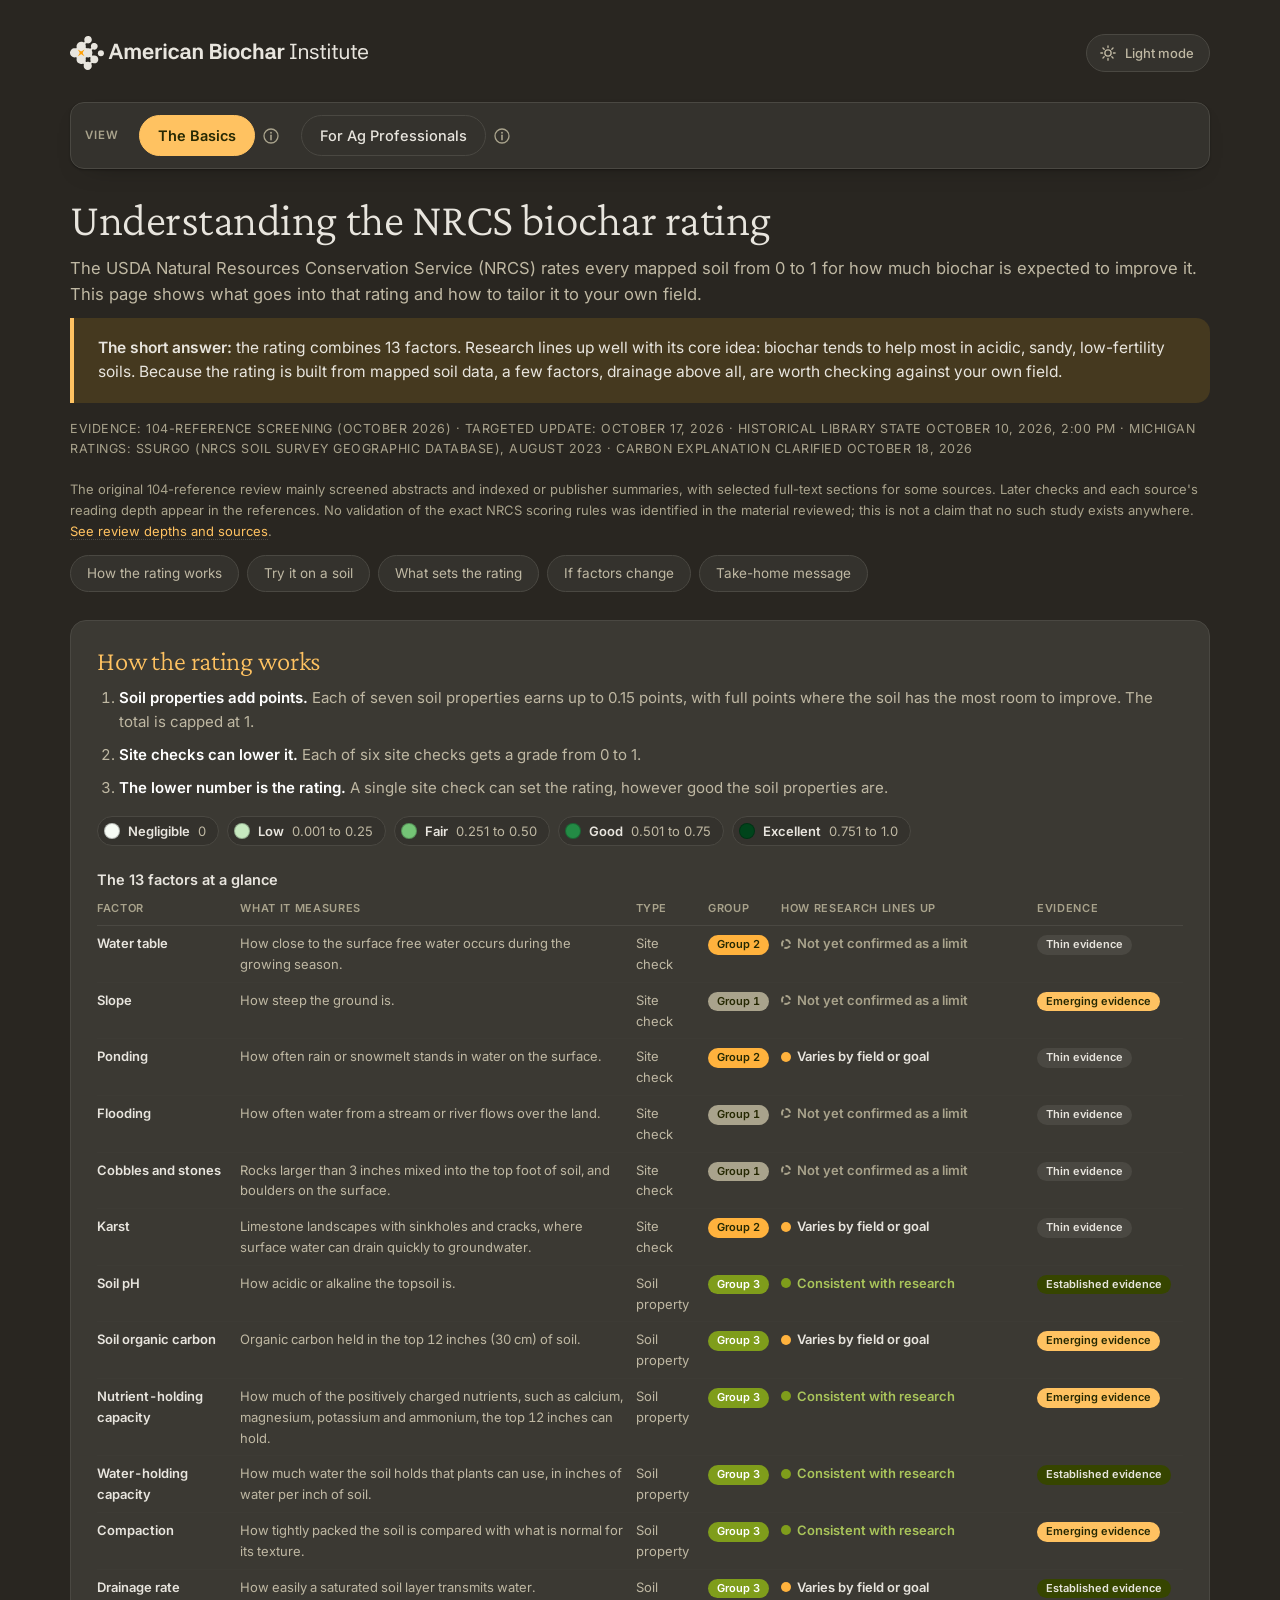
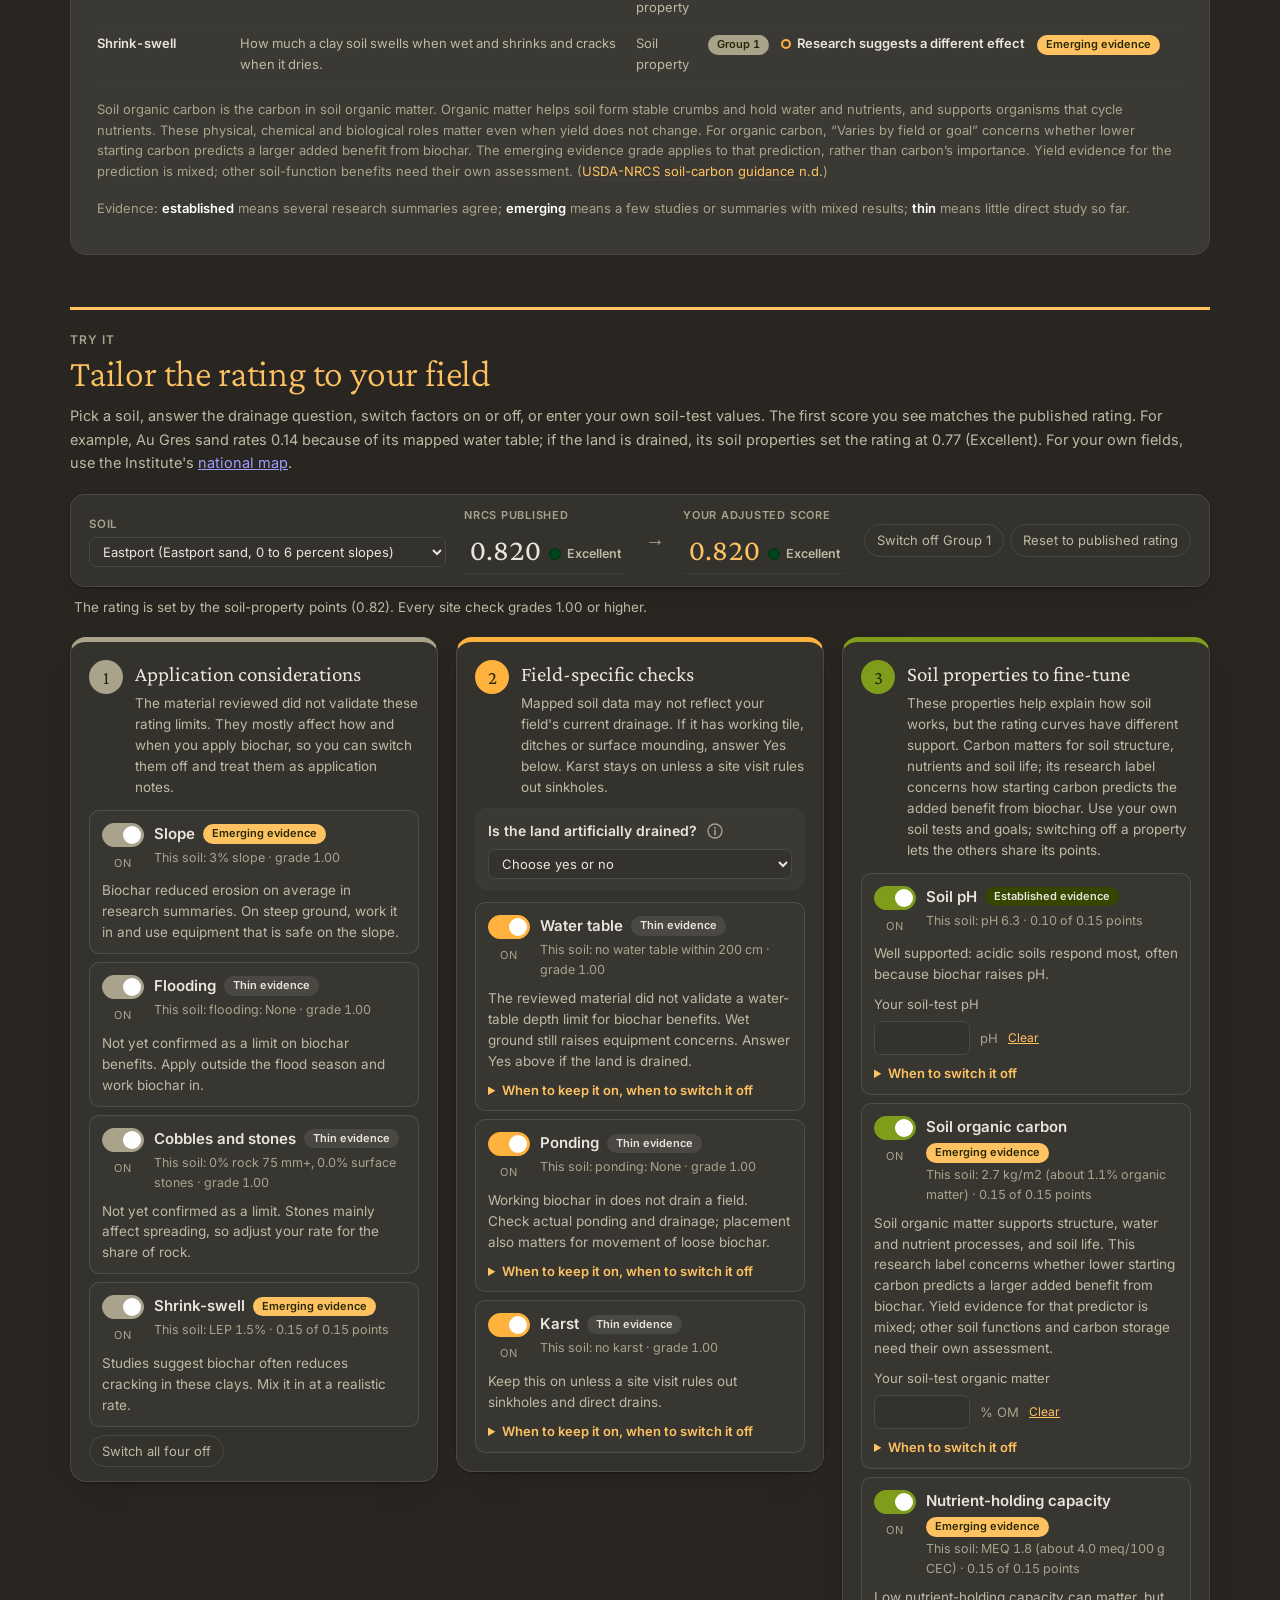
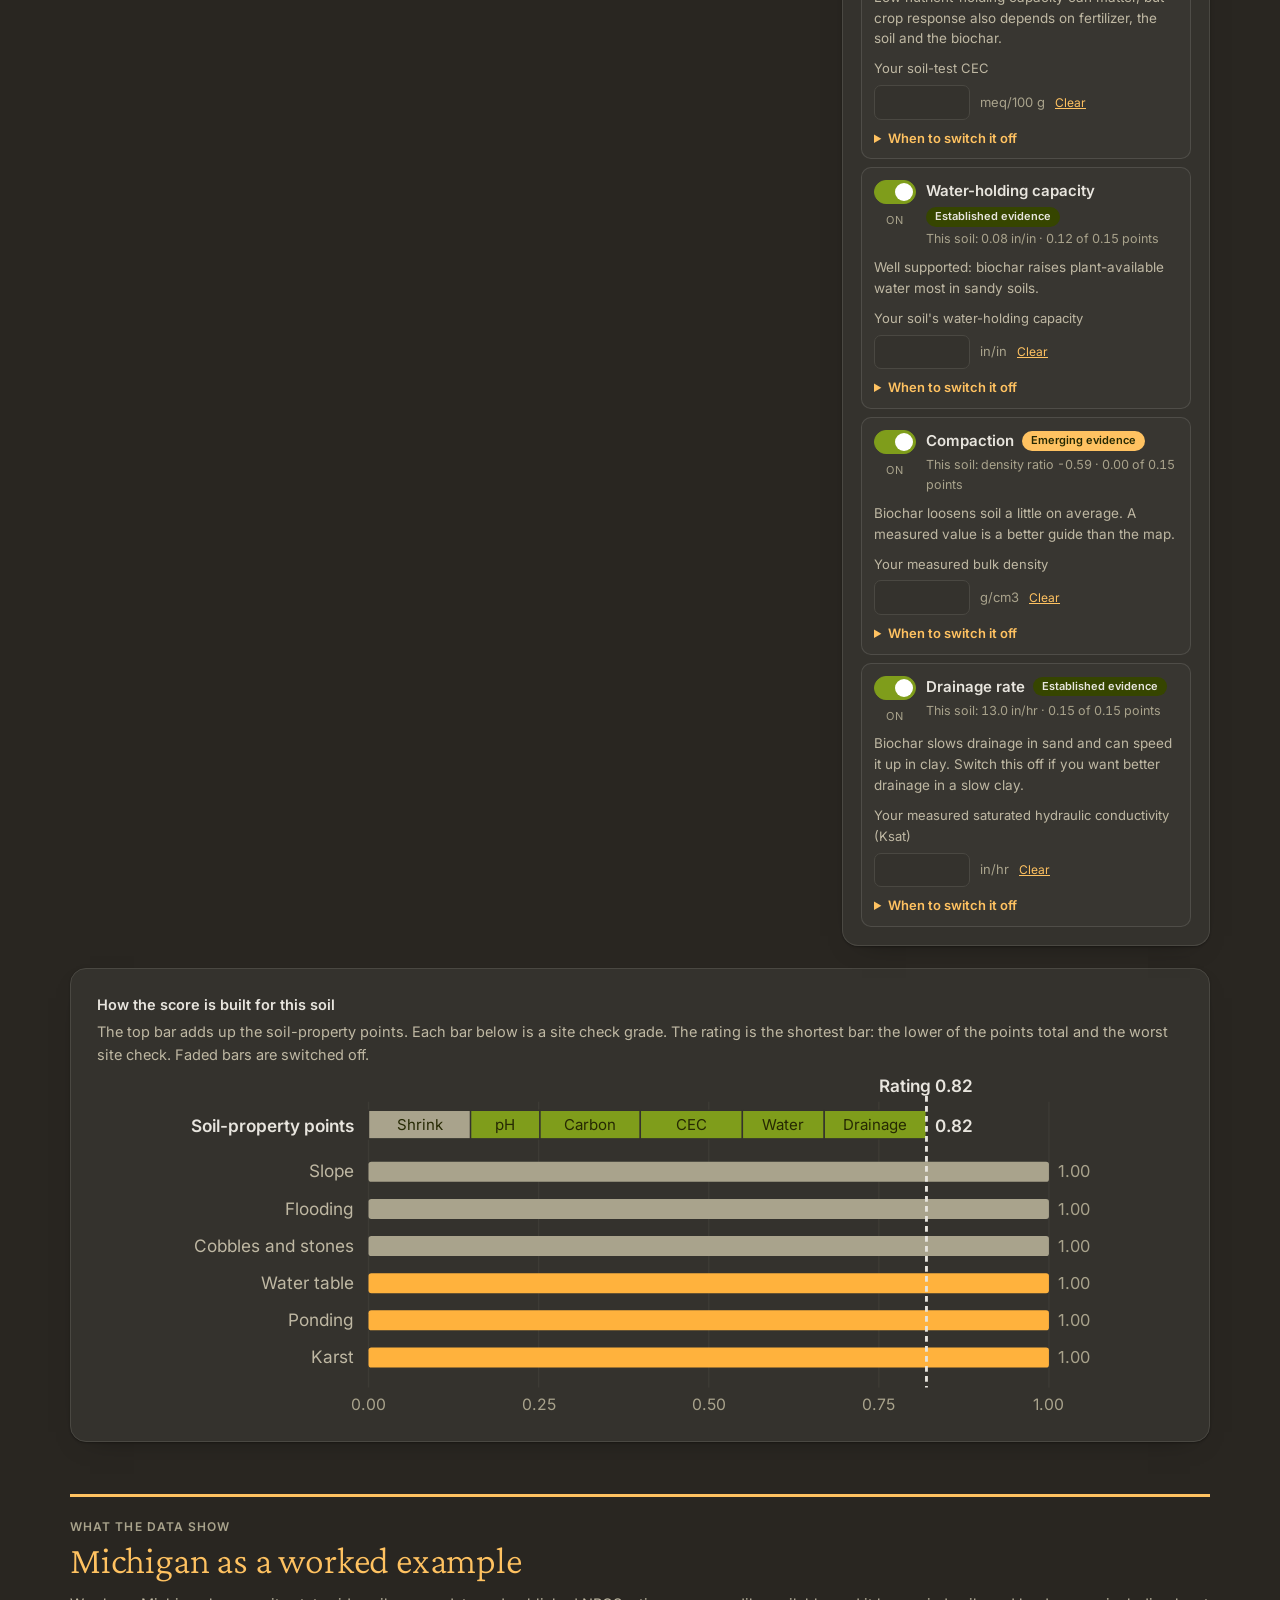
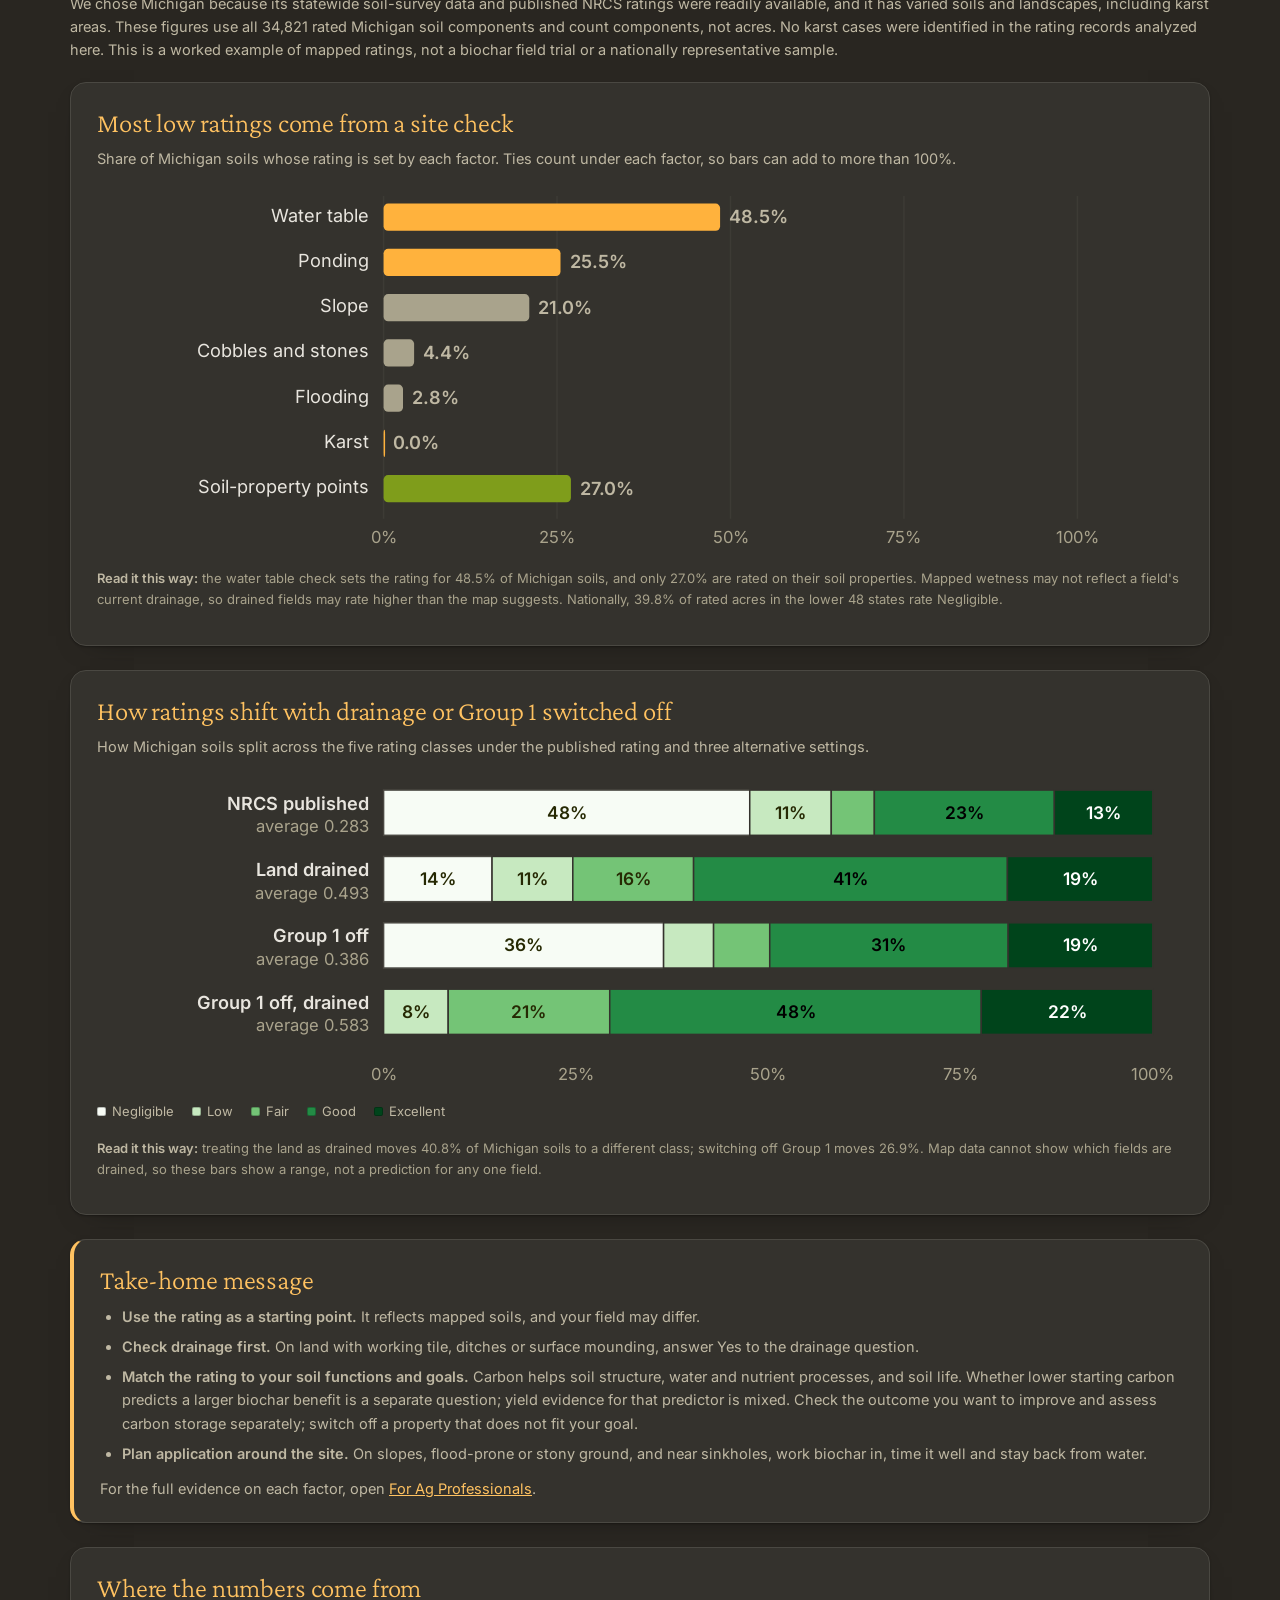
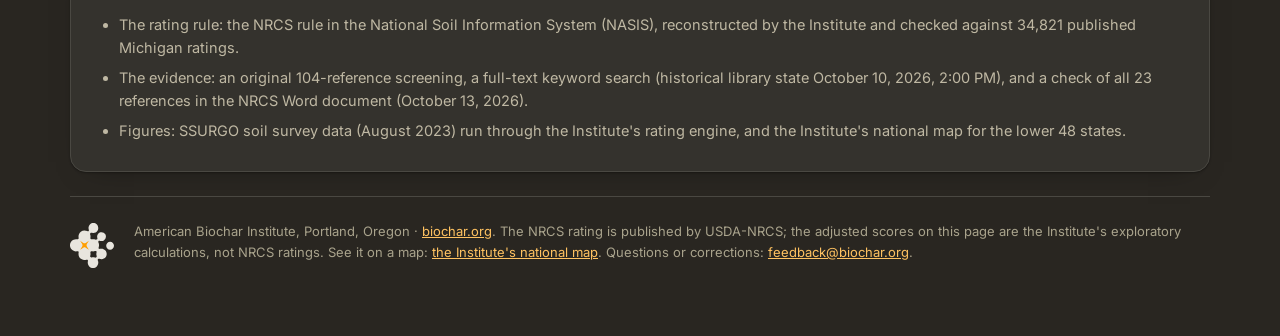
==== commit d5ea2218: "Clarify soil-carbon functions and scope of the response-rating evidence" ====
--- a/explorer.html
+++ b/explorer.html
@@ -448,6 +448,7 @@
     <div class="classrow" id="b-classes" aria-label="Rating classes"></div>
     <h3 style="margin-top:22px">The 13 factors at a glance</h3>
     <div class="scroller" id="b-matrix"></div>
+    <p class="note" id="b-carbon-context"></p>
     <p class="note">Evidence: <strong>established</strong> means several research summaries agree; <strong>emerging</strong> means a few studies or summaries with mixed results; <strong>thin</strong> means little direct study so far.</p>
   </section>
 
@@ -1206,7 +1207,7 @@
 </script>
 <script>
 window.REFS = {"S01": {"a": "Wang, Z.; Yin, D.; Wang, H.; Zhao, C.; Li, Z.", "short": "Wang et al.", "y": 2020, "t": "Effects of biochar on waterlogging and the associated change in micro-ecological environment of maize rhizosphere soil in saline-alkali land", "j": "BioResources 15(4):9303-9323", "doi": "10.15376/biores.15.4.9303-9323", "url": "https://bioresources.cnr.ncsu.edu/resources/effects-of-biochar-on-waterlogging-and-the-associated-change-in-micro-ecological-environment-of-maize-rhizosphere-soil-in-saline-alkali-land/", "design": "Field experiment, China", "finding": "Biochar-treated plots maintained better permeability, soil respiration and root vitality after waterlogging.", "stance": "Supports conditional adjustment", "params": "Flooding; Ponding; Water table; Ksat", "reviewLevel": "Abstract plus selected full-text methods", "reviewDate": "October 10, 2026"}, "S02": {"a": "Obia, A.; Børresen, T.; Martinsen, V.; Cornelissen, G.; Mulder, J.", "short": "Obia et al.", "y": 2017, "t": "Vertical and lateral transport of biochar in light-textured tropical soils", "j": "Soil and Tillage Research 165:34-40", "doi": "10.1016/j.still.2016.07.016", "url": "https://nru.uncst.go.ug/items/adb24167-2f7b-485d-9810-273aa2230e90", "design": "Field experiment, Zambia", "finding": "Only 45–66% remained in the application layer; 24–45% was unaccounted for, with lateral erosion proposed as a major pathway.", "stance": "Supports retaining transport caution", "params": "Flooding; Slope; Ponding; LEP", "reviewLevel": "Abstract and/or publisher summary; not full-text appraisal", "reviewDate": "October 10, 2026"}, "S03": {"a": "Jiang, Z.; Huang, S.; Meng, Z.", "short": "Jiang et al.", "y": 2025, "t": "Long-term effects of biochar on the hydraulic properties of soil: A meta-analysis based on 1–10 years field experiments", "j": "Geoderma 458:117318", "doi": "10.1016/j.geoderma.2025.117318", "url": "https://doi.org/10.1016/j.geoderma.2025.117318", "design": "Meta-analysis of field experiments", "finding": "Field hydraulic responses varied with texture and time; fine-textured soils showed potential for improved saturated conductivity.", "stance": "Supports refining response direction", "params": "Ksat; AWC; Bulk density; Ponding", "reviewLevel": "Abstract and/or publisher summary; not full-text appraisal", "reviewDate": "October 10, 2026"}, "S04": {"a": "Edeh, I. G.; Mašek, O.; Buss, W.", "short": "Edeh et al.", "y": 2020, "t": "A meta-analysis on biochar's effects on soil water properties – New insights and future research challenges", "j": "Science of The Total Environment 714:136857", "doi": "10.1016/j.scitotenv.2020.136857", "url": "https://www.research.ed.ac.uk/files/134715965/60._Masek.pdf", "design": "Global meta-analysis", "finding": "Ksat tended to decrease in sandy soils and increase in clayey soils; AWC generally improved.", "stance": "Supports refining response direction", "params": "Ksat; AWC; Bulk density", "reviewLevel": "Abstract plus selected full-text sections", "reviewDate": "October 10, 2026"}, "S05": {"a": "Zhou, Y.; Fei, L.; Li, S.; Gao, Y.; Wang, Q.; Peng, Y.; et al.", "short": "Zhou et al.", "y": 2026, "t": "Effect of Biochar on Soil Shrinkage and Cracks and Its Evolution Under Dry and Wet Cycles: A Meta-Analysis", "j": "Agriculture 16(16):1722", "doi": "10.3390/agriculture16161722", "url": "https://www.mdpi.com/2077-0472/16/16/1722", "design": "Global meta-analysis", "finding": "Average crack intensity and width declined, but very high heterogeneity and prediction intervals crossing zero indicate variable responses.", "stance": "Supports conditional adjustment", "params": "LEP; Ksat", "reviewLevel": "Abstract plus selected full-text sections", "reviewDate": "October 10, 2026"}, "S06": {"a": "Nyasapoh, J. B. A.; Adiku, S. G. K.; MacCarthy, D. S.; Yanore, S. A.", "short": "Nyasapoh et al.", "y": 2022, "t": "Mode of Biochar Application to Vertisols Influences Water Balance Components and Water Use Efficiency of Maize (Zea mays L.)", "j": "West African Journal of Applied Ecology 30(1)", "doi": "", "url": "https://journals.ug.edu.gh/index.php/wajae/article/view/1718", "design": "Greenhouse experiment, Ghana", "finding": "Crack placement reduced runoff and improved maize yield and water-use efficiency relative to control.", "stance": "Supports conditional adjustment", "params": "LEP; Ponding; Ksat", "reviewLevel": "Abstract plus selected full-text sections", "reviewDate": "October 10, 2026"}, "S07": {"a": "Yin, X.; Zhao, L.; Fang, Q.; Zi, R.; Fang, F.; Fan, C.; et al.", "short": "Yin et al.", "y": 2023, "t": "Effects of biochar on runoff generation, soil and nutrient loss at the surface and underground on the soil-mantled karst slopes", "j": "Science of The Total Environment 889:164081", "doi": "10.1016/j.scitotenv.2023.164081", "url": "https://www.sciencedirect.com/science/article/abs/pii/S004896972302702X", "design": "Outdoor repacked runoff boxes with artificial bottom fissures, China", "finding": "Surface and subsurface flows responded differently; underground-runoff changes were not statistically clear. Surface-sediment responses varied with slope, with a text/table significance inconsistency.", "stance": "Conditional interpretation; no open-sinkhole safety or NRCS cutoff test", "params": "Karst; Slope; Flooding", "reviewLevel": "Abstract and/or publisher summary; not full-text appraisal", "reviewDate": "October 10, 2026", "zoteroKey": "QBMP9C6Y", "laterReview": "October 17, 2026: Full-text methods pp.2–4, runoff/sediment results p.4/Table1 p.7 and conclusions p.11 read; nutrient-output discussion was screened but not independently reanalyzed.", "laterReviewLocators": ["PDF pp.2–3, §§2.1–2.3/Fig1", "PDF p.4, §§2.5/3.1–3.2", "PDF p.7, Table1", "PDF p.11, §5"]}, "S08": {"a": "Zi, R.; Yin, X.; Fang, F.; Chen, T.; Han, Z.; Hou, R.; et al.", "short": "Zi et al.", "y": 2025, "t": "How does biochar affect surface-underground soil and water loss on soil-mantled hillslopes in karst regions? − Evidence from the soil structure", "j": "Journal of Hydrology 662:134089", "doi": "10.1016/j.jhydrol.2025.134089", "url": "https://www.sciencedirect.com/science/article/pii/S0022169425014271", "design": "Three-year field experiment, southwest China", "finding": "Subsurface/fissure runoff and loss decreased. Surface runoff and erosion increased numerically, but those surface increases were not significant.", "stance": "Mixed: refine general rule, retain caution", "params": "Karst; Slope; Flooding", "reviewLevel": "Abstract and/or publisher summary; not full-text appraisal", "reviewDate": "October 10, 2026"}, "S09": {"a": "Lu, Y.; Gu, K.; Shi, B.; Zhou, Q.", "short": "Lu et al.", "y": 2024, "t": "Does biochar mitigate rainfall-induced soil erosion? A review and meta-analysis", "j": "Biogeotechnics 2(3):100096", "doi": "10.1016/j.bgtech.2024.100096", "url": "https://www.sciencedirect.com/science/article/pii/S2949929124000287", "design": "Global meta-analysis", "finding": "Rainfall erosion declined on average, with variation by soil, rate, feedstock and study setting.", "stance": "Supports conditional adjustment", "params": "Slope; Flooding; Ponding", "reviewLevel": "Abstract and/or publisher summary; not full-text appraisal", "reviewDate": "October 10, 2026"}, "S10": {"a": "Gholamahmadi, B.; Jeffery, S.; Gonzalez-Pelayo, O.; Prats, S. A.; Bastos, A. C.; Keizer, J. J.; et al.", "short": "Gholamahmadi et al.", "y": 2023, "t": "Biochar impacts on runoff and soil erosion by water: A systematic global scale meta-analysis", "j": "Science of The Total Environment 871:161860", "doi": "10.1016/j.scitotenv.2023.161860", "url": "https://www.sciencedirect.com/science/article/pii/S0048969723004758", "design": "Global meta-analysis", "finding": "Average runoff and erosion declined; vegetated trials performed better than bare-soil trials.", "stance": "Supports conditional adjustment", "params": "Slope; Flooding; Ponding", "reviewLevel": "Abstract and/or publisher summary; not full-text appraisal", "reviewDate": "October 10, 2026"}, "S11": {"a": "Fan, J.; Liao, M.; Duan, T.; Hu, Y.; Sun, J.", "short": "Fan et al.", "y": 2024, "t": "The Mechanism of Arsenic Release in Contaminated Paddy Soil with Added Biochar: The Role of Dissolved Organic Matter, Fe, and Bacteria", "j": "Toxics 12(9):661", "doi": "10.3390/toxics12090661", "url": "https://pmc.ncbi.nlm.nih.gov/articles/PMC11435835/", "design": "Laboratory flooded incubation, China", "finding": "Lower-temperature biochars promoted dissolved arsenic mobilization through DOM and iron-reduction pathways.", "stance": "Supports retaining contaminant caution", "params": "Flooding; Ponding; Water table; pH; Organic carbon", "reviewLevel": "Abstract plus selected full-text sections", "reviewDate": "October 10, 2026"}, "S12": {"a": "Jeffery, S.; Verheijen, F. G.; Kammann, C.; Abalos, D.", "short": "Jeffery et al.", "y": 2016, "t": "Biochar effects on methane emissions from soils: A meta-analysis", "j": "Soil Biology and Biochemistry 101:251-258", "doi": "10.1016/j.soilbio.2016.07.021", "url": "https://hau.repository.guildhe.ac.uk/id/eprint/15223/", "design": "Global meta-analysis", "finding": "Flooded/acidic soils showed methane mitigation potential; non-flooded soils could lose methane-sink strength.", "stance": "Supports conditional adjustment", "params": "Flooding; Ponding; Water table; Organic carbon", "reviewLevel": "Abstract and/or publisher summary; not full-text appraisal", "reviewDate": "October 10, 2026"}, "S13": {"a": "Song, X.; Pan, G.; Zhang, C.; Zhang, L.; Wang, H.", "short": "Song et al.", "y": 2016, "t": "Effects of biochar application on fluxes of three biogenic greenhouse gases: a meta‐analysis", "j": "Ecosystem Health and Sustainability 2(2):e01202", "doi": "10.1002/ehs2.1202", "url": "https://www.sciencedirect.com/org/science/article/pii/S2332887816000209", "design": "Global meta-analysis", "finding": "Paddy methane increased in this synthesis, despite reduced nitrous oxide; overall methane effect was uncertain.", "stance": "Supports retaining methane caution", "params": "Flooding; Ponding; Water table; Organic carbon", "reviewLevel": "Abstract and/or publisher summary; not full-text appraisal", "reviewDate": "October 10, 2026"}, "S14": {"a": "Arif, M.; Ilyas, M.; Riaz, M.; Ali, K.; Shah, K.; Ul Haq, I.; et al.", "short": "Arif et al.", "y": 2017, "t": "Biochar improves phosphorus use efficiency of organic-inorganic fertilizers, maize-wheat productivity and soil quality in a low fertility alkaline soil", "j": "Field Crops Research 214:25-37", "doi": "10.1016/j.fcr.2017.08.018", "url": "https://doi.org/10.1016/j.fcr.2017.08.018", "design": "Field crop experiment, Pakistan", "finding": "Biochar improved phosphorus-use efficiency and crop performance in an alkaline soil.", "stance": "Supports conditional adjustment", "params": "pH; CEC; Organic carbon", "reviewLevel": "Abstract and/or publisher summary; not full-text appraisal", "reviewDate": "October 10, 2026", "laterReview": "October 13, 2026: Full text rechecked; original 104-study review", "laterReviewLocators": ["PDF p.2 = journal p.26, Table 1 and Sections 2.1-2.2", "PDF p.3 = journal p.27, Table 2 and Section 2.3", "PDF p.5 = journal p.29, Sections 3.2-3.3", "PDF p.6 = journal p.30, Table 4", "PDF p.11 = journal p.35, Conclusions", "Supplement PDF p.1, Table S1"]}, "S15": {"a": "Yao, J.; Wang, X.; Hong, M.; Gao, H.; Zhao, S.", "short": "Yao et al.", "y": 2025, "t": "Response of soil pH to biochar application in farmland across China: a meta-analysis", "j": "PeerJ 13:e19400", "doi": "10.7717/peerj.19400", "url": "https://pmc.ncbi.nlm.nih.gov/articles/PMC12045268/", "design": "China farmland meta-analysis", "finding": "Initial soil pH and biochar pH jointly influenced the pH response.", "stance": "Supports material-specific rule", "params": "pH; CEC", "reviewLevel": "Abstract and/or publisher summary; not full-text appraisal", "reviewDate": "October 10, 2026"}, "S16": {"a": "Zhang, L.; Bate, B.; Cui, J.; Feng, Y.; Yu, J.; Cui, Z.; et al.", "short": "Zhang et al.", "y": 2025, "t": "Biochar Input to Saline-Alkali Farmland Can Improve Soil Health and Crop Yield: A Meta-Analysis", "j": "Agriculture 15(5):561", "doi": "10.3390/agriculture15050561", "url": "https://www.mdpi.com/2077-0472/15/5/561", "design": "Global meta-analysis", "finding": "Selected biochars improved yield and soil properties in saline-alkali farmland.", "stance": "Supports conditional adjustment", "params": "pH; Organic carbon; Bulk density; CEC", "reviewLevel": "Abstract and/or publisher summary; not full-text appraisal", "reviewDate": "October 10, 2026"}, "S17": {"a": "Razzaghi, F.; Obour, P. B.; Arthur, E.", "short": "Razzaghi et al.", "y": 2020, "t": "Does biochar improve soil water retention? A systematic review and meta-analysis", "j": "Geoderma 361:114055", "doi": "10.1016/j.geoderma.2019.114055", "url": "https://doi.org/10.1016/j.geoderma.2019.114055", "design": "Global systematic review/meta-analysis", "finding": "Water-retention response depends on texture and biochar characteristics.", "stance": "Supports retaining benefit predictor", "params": "AWC; Ksat; Bulk density", "reviewLevel": "Abstract and/or publisher summary; not full-text appraisal", "reviewDate": "October 10, 2026"}, "S18": {"a": "Liu, Z.; Dugan, B.; Masiello, C. A.; Gonnermann, H. M.", "short": "Liu et al.", "y": 2017, "t": "Biochar particle size, shape, and porosity act together to influence soil water properties", "j": "PLOS ONE 12(6):e0179079", "doi": "10.1371/journal.pone.0179079", "url": "https://journals.plos.org/plosone/article?id=10.1371/journal.pone.0179079", "design": "Laboratory mechanistic study", "finding": "Particle size, shape and internal pores jointly affected water storage.", "stance": "Supports material-specific rule", "params": "AWC; Ksat", "reviewLevel": "Abstract and/or publisher summary; not full-text appraisal", "reviewDate": "October 10, 2026", "laterReview": "October 13, 2026: Full text rechecked; original 104-study review", "laterReviewLocators": ["PDF pp.2-4, Sample preparation and water-retention methods; Table1", "PDF p.7, Results", "PDF p.9, Figure2 and footnote", "PDF pp.10-15, pore mechanisms and field-time qualifiers", "PDF pp.15-16, Conclusion"]}, "S19": {"a": "Blanco-Canqui, H.", "short": "Blanco-Canqui", "y": 2021, "t": "Does biochar application alleviate soil compaction? Review and data synthesis", "j": "Geoderma 404:115317", "doi": "10.1016/j.geoderma.2021.115317", "url": "https://www.sciencedirect.com/science/article/pii/S0016706121003979", "design": "Review and data synthesis", "finding": "Biochar often reduced density/compactability; penetration resistance responses were inconsistent and benefits could be short lived.", "stance": "Supports refining proxy", "params": "Bulk density; Water table", "reviewLevel": "Abstract and/or publisher summary; not full-text appraisal", "reviewDate": "October 10, 2026"}, "S20": {"a": "Blanco-Canqui, H.", "short": "Blanco-Canqui", "y": 2017, "t": "Biochar and Soil Physical Properties", "j": "Soil Science Society of America Journal 81(4):687-711", "doi": "10.2136/sssaj2017.01.0017", "url": "https://acsess.onlinelibrary.wiley.com/doi/full/10.2136/sssaj2017.01.0017", "design": "Scientific review", "finding": "Hydraulic and cracking responses differed across textures; most penetration-resistance studies showed little response.", "stance": "Supports refining proxy and direction", "params": "Bulk density; AWC; Ksat; LEP", "reviewLevel": "Abstract and/or publisher summary; not full-text appraisal", "reviewDate": "October 10, 2026"}, "S21": {"a": "Singh, H.; Northup, B. K.; Rice, C. W.; Prasad, P. V. V.", "short": "Singh et al.", "y": 2022, "t": "Biochar applications influence soil physical and chemical properties, microbial diversity, and crop productivity: a meta-analysis", "j": "Biochar 4(1):8", "doi": "10.1007/s42773-022-00138-1", "url": "https://link.springer.com/article/10.1007/s42773-022-00138-1", "design": "Global meta-analysis", "finding": "CEC, organic carbon and several physical properties increased/improved on average, with feedstock and setting effects.", "stance": "Supports retaining benefit predictors", "params": "CEC; pH; Organic carbon; Bulk density", "reviewLevel": "Abstract and/or publisher summary; not full-text appraisal", "reviewDate": "October 10, 2026"}, "S22": {"a": "Mukherjee, A.; Zimmerman, A. R.; Hamdan, R.; Cooper, W. T.", "short": "Mukherjee et al.", "y": 2014, "t": "Physicochemical changes in pyrogenic organic matter (biochar) after 15 months of field aging", "j": "Solid Earth 5(2):693-704", "doi": "10.5194/se-5-693-2014", "url": "https://se.copernicus.org/articles/5/693/2014/", "design": "Field-aging material experiment, USA", "finding": "Exchange capacity and oxygen-containing surface groups increased during aging, while pH declined.", "stance": "Supports material-specific rule", "params": "CEC; pH", "reviewLevel": "Abstract plus selected full-text sections", "reviewDate": "October 10, 2026"}, "S23": {"a": "Wang, J.; Xiong, Z.; Kuzyakov, Y.", "short": "Wang et al.", "y": 2016, "t": "Biochar stability in soil: meta‐analysis of decomposition and priming effects", "j": "GCB Bioenergy 8(3):512-523", "doi": "10.1111/gcbb.12266", "url": "https://onlinelibrary.wiley.com/doi/10.1111/gcbb.12266", "design": "Global isotope-based meta-analysis", "finding": "Average priming was small and not statistically significant; some soil/material groups had positive priming.", "stance": "Supports separating carbon goals", "params": "Organic carbon", "reviewLevel": "Abstract and/or publisher summary; not full-text appraisal", "reviewDate": "October 10, 2026"}, "S24": {"a": "Jeffery, S.; Abalos, D.; Prodana, M.; Bastos, A. C.; van Groenigen, J. W.; Hungate, B. A.; et al.", "short": "Jeffery et al.", "y": 2017, "t": "Biochar boosts tropical but not temperate crop yields", "j": "Environmental Research Letters 12(5):053001", "doi": "10.1088/1748-9326/aa67bd", "url": "https://hau.repository.guildhe.ac.uk/id/eprint/15639/", "design": "Global yield meta-analysis", "finding": "Average yield response was greater in tropical than temperate cropping systems.", "stance": "Supports retaining benefit predictors", "params": "Organic carbon; pH; CEC; AWC", "reviewLevel": "Abstract and/or publisher summary; not full-text appraisal", "reviewDate": "October 10, 2026"}, "S25": {"a": "Dokoohaki, H.; Miguez, F. E.; Laird, D.; Dumortier, J.", "short": "Dokoohaki et al.", "y": 2019, "t": "Where should we apply biochar?", "j": "Environmental Research Letters 14(4):044005", "doi": "10.1088/1748-9326/aafcf0", "url": "https://scholarworks.indianapolis.iu.edu/items/d400cdf1-df77-43fc-bc5f-fc510034c498", "design": "Probabilistic modeling, US cropland", "finding": "Expected yield benefits varied geographically and by feedstock, rate and crop; additional revenue often failed to cover application costs.", "stance": "Supports interaction-based assessment", "params": "Organic carbon; pH; CEC; AWC; Cross-cutting", "reviewLevel": "Abstract and/or publisher summary; not full-text appraisal", "reviewDate": "October 10, 2026", "laterReview": "October 13, 2026: Full text rechecked; original 104-study review", "laterReviewLocators": ["PDF p.3 = article p.2, Data collection", "PDF p.4 = article p.3, Model development", "PDF p.5 = article p.4, Sections 3.1-3.2", "PDF pp.6-7 = article pp.5-6, spatial results", "PDF pp.8-9 = article pp.7-8, Discussion and limitations"]}, "S26": {"a": "Joseph, S.; Cowie, A. L.; Van Zwieten, L.; Bolan, N.; Budai, A.; Buss, W.; et al.", "short": "Joseph et al.", "y": 2021, "t": "How biochar works, and when it doesn't: A review of mechanisms controlling soil and plant responses to biochar", "j": "GCB Bioenergy 13(11):1731-1764", "doi": "10.1111/gcbb.12885", "url": "https://onlinelibrary.wiley.com/doi/10.1111/gcbb.12885", "design": "Mechanistic review", "finding": "Response depends on the interaction between soil constraints, biochar chemistry and management.", "stance": "Supports interaction-based assessment", "params": "Cross-cutting; pH; CEC; Organic carbon; AWC", "reviewLevel": "Abstract and/or publisher summary; not full-text appraisal", "reviewDate": "October 10, 2026"}, "S27": {"a": "Schmidt, H.; Kammann, C.; Hagemann, N.; Leifeld, J.; Bucheli, T. D.; Sánchez Monedero, M. A.; et al.", "short": "Schmidt et al.", "y": 2021, "t": "Biochar in agriculture – A systematic review of 26 global meta‐analyses", "j": "GCB Bioenergy 13(11):1708-1730", "doi": "10.1111/gcbb.12889", "url": "https://onlinelibrary.wiley.com/doi/10.1111/gcbb.12889", "design": "Review of meta-analyses", "finding": "Benefits and greenhouse-gas effects depend on biochar, soil and experimental setting; methane conclusions differ among syntheses.", "stance": "Supports interaction-based assessment", "params": "Cross-cutting; Flooding; Organic carbon; CEC", "reviewLevel": "Abstract and/or publisher summary; not full-text appraisal", "reviewDate": "October 10, 2026"}, "S28": {"a": "Zanutel, M.; Bielders, C.", "short": "Zanutel et al.", "y": 2023, "t": "Contrasted effects of biochar application on interrill erosion depending on age, application rate and soil type", "j": "Geoderma Regional 34:e00706", "doi": "10.1016/j.geodrs.2023.e00706", "url": "https://www.sciencedirect.com/science/article/pii/S2352009423001025", "design": "Rainfall flume using field soils, Belgium", "finding": "Erosion benefits were stronger in sandy loam than silt loam, and varied with char age/rate.", "stance": "Supports conditional adjustment", "params": "Slope; Flooding", "reviewLevel": "Abstract and/or publisher summary; not full-text appraisal", "reviewDate": "October 10, 2026"}, "S29": {"a": "Bu, X.; Xue, J.; Wu, Y.; Ma, W.", "short": "Bu et al.", "y": 2020, "t": "Effect of Biochar on Seed Germination and Seedling Growth of\n                    Robinia pseudoacacia L\n                    . In Karst Calcareous Soils", "j": "Communications in Soil Science and Plant Analysis 51(3):352-363", "doi": "10.1080/00103624.2019.1709484", "url": "https://www.tandfonline.com/doi/abs/10.1080/00103624.2019.1709484", "design": "Glasshouse pot experiment, China", "finding": "Lower biochar rates improved seed germination and seedling growth in karst calcareous soil.", "stance": "Supports conditional adjustment", "params": "Karst; pH", "reviewLevel": "Abstract and/or publisher summary; not full-text appraisal", "reviewDate": "October 10, 2026", "laterReview": "October 13, 2026: Full text rechecked; original 104-study review", "laterReviewLocators": ["PDF p.4 = journal p.354, soil properties and Experimental design", "PDF pp.5-6 = journal pp.355-356, germination and early-growth results", "PDF p.9 = journal p.359, Figure 6 and Table 3", "PDF pp.10-11 = journal pp.360-361, discussion and Conclusion"]}, "S30": {"a": "Ducey, T. F.; Novak, J. M.; Sigua, G. C.; Ippolito, J. A.; Rushmiller, H. C.; Watts, D. W.; et al.", "short": "Ducey et al.", "y": 2021, "t": "Microbial response to designer biochar and compost treatments for mining impacted soils", "j": "Biochar 3(3):299-314", "doi": "10.1007/s42773-021-00093-3", "url": "https://pmc.ncbi.nlm.nih.gov/articles/PMC8815453/", "design": "Pot experiment, Missouri mine-impacted soil", "finding": "Biochar/compost supported microbial recovery in disturbed soil sourced from a stony site.", "stance": "Indirect evidence only", "params": "Rock fragments; Surface stones; Organic carbon", "reviewLevel": "Abstract and/or publisher summary; not full-text appraisal", "reviewDate": "October 10, 2026"}, "S31": {"a": "Cong, W.; Meng, J.; Ying, S. C.", "short": "Cong et al.", "y": 2018, "t": "Impact of soil properties on the soil methane flux response to biochar addition: a meta-analysis", "j": "Environmental Science: Processes & Impacts 20(9):1202-1209", "doi": "10.1039/c8em00278a", "url": "https://pubs.rsc.org/en/content/articlehtml/2018/em/c8em00278a", "design": "Multivariate meta-regression", "finding": "Joint soil factors explained methane responses better than individual factors alone.", "stance": "Supports interaction-based assessment", "params": "Flooding; Ponding; Water table; Organic carbon", "reviewLevel": "Abstract and/or publisher summary; not full-text appraisal", "reviewDate": "October 10, 2026"}, "S32": {"a": "Sang, Y.; Azimzadeh, B.; Olsen, J.; Rappaport, J.; Maguffin, S. C.; Martínez, C. E.; et al.", "short": "Sang et al.", "y": 2024, "t": "Systematic evaluation of methods for iron-impregnation of biochar and effects on arsenic in flooded soils", "j": "Environmental Science and Pollution Research 31(23):34144-34158", "doi": "10.1007/s11356-024-33359-x", "url": "https://pubmed.ncbi.nlm.nih.gov/38696016/", "design": "Laboratory flooded-soil experiment, USA research team", "finding": "Selected iron-impregnation methods retained arsenic immobilization across flooded phases.", "stance": "Supports material-specific rule", "params": "Flooding; Ponding; Water table; Karst", "reviewLevel": "Abstract and/or publisher summary; not full-text appraisal", "reviewDate": "October 10, 2026"}, "S33": {"a": "O’Toole, A.; Moni, C.; Weldon, S.; Schols, A.; Carnol, M.; Bosman, B.; et al.", "short": "O’Toole et al.", "y": 2018, "t": "Miscanthus Biochar had Limited Effects on Soil Physical Properties, Microbial Biomass, and Grain Yield in a Four-Year Field Experiment in Norway", "j": "Agriculture 8(11):171", "doi": "10.3390/agriculture8110171", "url": "https://www.mdpi.com/2077-0472/8/11/171", "design": "Four-year field experiment, Norway", "finding": "Several physical and yield endpoints had limited response under temperate field conditions.", "stance": "Supports retaining benefit predictors", "params": "Organic carbon; AWC; Bulk density; CEC", "reviewLevel": "Abstract and/or publisher summary; not full-text appraisal", "reviewDate": "October 10, 2026"}, "S34": {"a": "Prats, S.; Merino, A.; Gonzalez-Perez, J.; Verheijen, F.; De la Rosa, J.", "short": "Prats et al.", "y": 2021, "t": "Can straw-biochar mulching mitigate erosion of wildfire-degraded soils under extreme rainfall?", "j": "Science of The Total Environment 761:143219", "doi": "10.1016/j.scitotenv.2020.143219", "url": "https://pubmed.ncbi.nlm.nih.gov/33189378/", "design": "Post-fire field experiment, Portugal and Spain", "finding": "Field study tested erosion and organic-matter recovery after wildfire.", "stance": "Indirect evidence only", "params": "O horizon; Slope; Flooding", "reviewLevel": "Discovery lead; outcome not appraised", "reviewDate": "October 10, 2026"}, "S35": {"a": "Elbana, M.; Gamal, R.; El-Shirbeny, M. A.; Rashad, M.; Brouziyne, Y.; Abou Hadid, A. F.", "short": "Elbana et al.", "y": 2025, "t": "Mesoporous biochar reshapes soil water dynamics under shallow groundwater: interactions with nitrogen management", "j": "Frontiers in Soil Science 5:1718929", "doi": "10.3389/fsoil.2025.1718929", "url": "https://www.frontiersin.org/journals/soil-science/articles/10.3389/fsoil.2025.1718929/full", "design": "Two-season field experiment", "finding": "Field capacity and wilting point increased, but available water decreased; conductivity responses differed by depth. Yield and quality changes were not statistically significant.", "stance": "Mixed; context-dependent response", "params": "Water table; AWC; Ksat", "reviewLevel": "Abstract plus selected full-text sections", "reviewDate": "October 10, 2026"}, "S36": {"a": "Yang, M.; Guo, J.; Yan, K.; Huang, M.; Zhang, H.; Feng, H.", "short": "Yang et al.", "y": 2026, "t": "Biochar addition reduces soil greenhouse gas fluxes in terrestrial ecosystems", "j": "Journal of Cleaner Production 540:147521", "doi": "10.1016/j.jclepro.2026.147521", "url": "https://www.sciencedirect.com/science/article/abs/pii/S0959652626000600", "design": "Meta-analysis", "finding": "Aggregate methane increased 12.4%, carbon dioxide increased 2.2%, and nitrous oxide decreased 17.9%; soil-flux warming potential decreased 3.3%. Responses varied by ecosystem.", "stance": "Caution; conflicting methane evidence", "params": "Flooding; Ponding; Water table; Organic carbon", "reviewLevel": "Abstract and/or publisher summary; not full-text appraisal", "reviewDate": "October 10, 2026"}, "S37": {"a": "Esmaeilnezhad, R.; Zeinalzadeh, K.; Besharat, S.; Kheirfam, H.", "short": "Esmaeilnezhad et al.", "y": 2025, "t": "Field study on the hydraulic behavior of heavy soil: Effects of biochar application rates", "j": "Science of The Total Environment 1004:180752", "doi": "10.1016/j.scitotenv.2025.180752", "url": "https://www.sciencedirect.com/science/article/abs/pii/S0048969725023927", "design": "One-year field experiment", "finding": "The 50 t/ha treatment increased saturated and near-saturated conductivity and macropore flow; retention and density also changed.", "stance": "Supports conditional adjustment of low-Ksat deduction", "params": "Ksat; AWC; Bulk density", "reviewLevel": "Abstract and/or publisher summary; not full-text appraisal", "reviewDate": "October 10, 2026"}, "S38": {"a": "Bekchanova, M.; Campion, L.; Bruns, S.; Kuppens, T.; Lehmann, J.; Jozefczak, M.; et al.", "short": "Bekchanova et al.", "y": 2024, "t": "Biochar improves the nutrient cycle in sandy-textured soils and increases crop yield: a systematic review", "j": "Environmental Evidence 13(1):3", "doi": "10.1186/s13750-024-00326-5", "url": "https://pmc.ncbi.nlm.nih.gov/articles/PMC11376106/", "design": "Systematic review and meta-analysis", "finding": "CEC increased about 18% (95% CI 3–36%) and mineral nutrient leaching decreased about 38% (95% CI 13–56% reduction).", "stance": "Supports benefit predictor; not an exclusion at high CEC", "params": "CEC; Organic carbon; pH", "reviewLevel": "Abstract and/or publisher summary; not full-text appraisal", "reviewDate": "October 10, 2026"}, "S39": {"a": "Zong, Y.; Chen, D.; Lu, S.", "short": "Zong et al.", "y": 2014, "t": "Impact of biochars on swell–shrinkage behavior, mechanical strength, and surface cracking of clayey soil", "j": "Journal of Plant Nutrition and Soil Science 177(6):920-926", "doi": "10.1002/jpln.201300596", "url": "https://onlinelibrary.wiley.com/doi/10.1002/jpln.201300596", "design": "Glasshouse incubation and remolded Vertisol shrinkage/cracking tests", "finding": "Material- and dose-dependent reductions in remolded-soil shrinkage and cracking; no field crop response, crack transport or NRCS cutoff test.", "stance": "Supports conditional adjustment", "params": "LEP; Bulk density", "reviewLevel": "Abstract and/or publisher summary; not full-text appraisal", "reviewDate": "October 10, 2026", "zoteroKey": "VYXIC4FD", "laterReview": "October 17, 2026: Full-text methods and relevant results/discussion/conclusions, PDF pp.2–6 read; abstract checked.", "laterReviewLocators": ["PDF p.2 / journal p.921, §§2.1–2.4", "PDF p.3 / journal p.922, §§2.5–2.7/§3.2", "PDF pp.4–6 / journal pp.923–925, Figs1–5 and §4"]}, "S40": {"a": "Jeffery, S.; Meinders, M. B.; Stoof, C. R.; Bezemer, T. M.; van de Voorde, T. F.; Mommer, L.; et al.", "short": "Jeffery et al.", "y": 2015, "t": "Biochar application does not improve the soil hydrological function of a sandy soil", "j": "Geoderma 251-252:47-54", "doi": "10.1016/j.geoderma.2015.03.022", "url": "https://www.sciencedirect.com/science/article/abs/pii/S0016706115000993", "design": "Two field experiments", "finding": "No significant improvement in water retention, aggregate stability or saturated hydraulic conductivity was detected. Hydrophobicity was proposed as a mechanism.", "stance": "Null result; limits blanket benefit assumptions", "params": "AWC; Ksat", "reviewLevel": "Abstract and/or publisher summary; not full-text appraisal", "reviewDate": "October 10, 2026"}, "S41": {"a": "Gelardi, D. L.; Ainuddin, I. H.; Rippner, D. A.; Patiño, J. E.; Abou Najm, M.; Parikh, S. J.", "short": "Gelardi et al.", "y": 2021, "t": "Biochar alters hydraulic conductivity and impacts nutrient leaching in two agricultural soils", "j": "SOIL", "doi": "10.5194/soil-7-811-2021", "url": "https://soil.copernicus.org/articles/7/811/2021/", "design": "Laboratory columns plus sorption and imaging", "finding": "Silt-loam Ksat increased 97.7% with AS800 but decreased 63.6% with AS500 and 79.5% with SW500. Sandy-loam AS500/SW500 decreased Ksat 75%; AS800 change was nonsignificant.", "stance": "Supports material-specific conductivity interpretation", "params": "Ksat; CEC; Ponding; Flooding", "reviewLevel": "Abstract plus selected full-text methods, results and discussion", "reviewDate": "October 10, 2026"}, "S42": {"a": "Ansari, J.; Mendis, S. S.; Davis, M. P.; Salceda-Gonzalez, M.; Gurmessa, B.; Udawatta, R. P.", "short": "Ansari et al.", "y": 2026, "t": "Biochar effects on soil moisture and soybean yield in claypan soils", "j": "Earth Critical Zone", "doi": "10.1016/j.ecz.2026.100067", "url": "https://doi.org/10.1016/j.ecz.2026.100067", "design": "Field experiment", "finding": "Soil moisture increased at treatment-specific depths, but soybean yield did not improve.", "stance": "Null yield response despite moisture benefit", "params": "AWC; Ksat", "reviewLevel": "Individually screened indexed abstract; not full-text appraisal", "reviewDate": "October 10, 2026"}, "S43": {"a": "De Francesco, F.; Mastrolonardo, G.; Fantoni, G.; Ungaro, F.; Baronti, S.", "short": "De Francesco et al.", "y": 2025, "t": "Can Biochar Alleviate Machinery-Induced Soil Compaction? A Field Study in a Tuscan Vineyard", "j": "Soil Systems 9(3):81", "doi": "10.3390/soilsystems9030081", "url": "https://doi.org/10.3390/soilsystems9030081", "design": "Field traffic experiment", "finding": "Biochar reduced immediate compaction, but the mitigation was absent after another year of routine traffic.", "stance": "Transient benefit; retain traffic caution", "params": "Bulk density; Slope; Water table", "reviewLevel": "Individually screened indexed abstract; not full-text appraisal", "reviewDate": "October 10, 2026"}, "S44": {"a": "Cho, H. N.; Shin, M.; Lee, I.; Ryoo, H.; Acharya, B. S.; Park, J. H.; et al.", "short": "Cho et al.", "y": 2023, "t": "Impact of biochar and compost amendment on corn yield and greenhouse gas emissions under waterlogged conditions", "j": "Applied Biological Chemistry 66(1):87", "doi": "10.1186/s13765-023-00845-8", "url": "https://doi.org/10.1186/s13765-023-00845-8", "design": "Field experiment", "finding": "Yield ranked compost > control > wood char > rice-husk char; biochars reduced N2O emissions.", "stance": "Mixed; caution against promising yield benefits", "params": "Flooding; Ponding; Water table", "reviewLevel": "Individually screened indexed abstract; not full-text appraisal", "reviewDate": "October 10, 2026"}, "S45": {"a": "Bagarello, V.; Conte, P.; Ferro, V.; Iovino, M.; Librici, C.; Nicosia, A.; et al.", "short": "Bagarello et al.", "y": 2025, "t": "How Rilling and Biochar Addition Affect Hydraulic Properties of a Clay‐Loam Soil", "j": "European Journal of Soil Science 76(1):e70034", "doi": "10.1111/ejss.70034", "url": "https://doi.org/10.1111/ejss.70034", "design": "Laboratory measurements and field rill tests", "finding": "Biochar generally improved water transmission; the larger-pore response was not statistically significant.", "stance": "Conditional hydraulic benefit", "params": "Ksat; Slope; AWC", "reviewLevel": "Individually screened indexed abstract; not full-text appraisal", "reviewDate": "October 10, 2026"}, "S46": {"a": "Caplan, J. S.; Raabe, M.; Mohanty, S. K.; Ravi, S.", "short": "Caplan et al.", "y": 2025, "t": "Coarse Biochar Improves the Hydraulic Performance of Compacted Roadside Soil Media", "j": "Journal of Sustainable Water in the Built Environment", "doi": "10.1061/jswbay.sweng-633", "url": "https://doi.org/10.1061/jswbay.sweng-633", "design": "Compacted-media laboratory experiment", "finding": "Coarse char improved post-compaction Ksat up to a rate-dependent limit; fine char did not.", "stance": "Indirect; material-specific response", "params": "Ksat; Bulk density; AWC", "reviewLevel": "Individually screened indexed abstract; not full-text appraisal", "reviewDate": "October 10, 2026"}, "S47": {"a": "Edeh, I. G.; Mašek, O.", "short": "Edeh et al.", "y": 2022, "t": "The role of biochar particle size and hydrophobicity in improving soil hydraulic properties", "j": "European Journal of Soil Science 73(1):e13138", "doi": "10.1111/ejss.13138", "url": "https://doi.org/10.1111/ejss.13138", "design": "Laboratory experiment", "finding": "Particle size and wettability jointly governed retention and Ksat; finest particles showed reduced conductivity.", "stance": "Material-specific adjustment", "params": "Ksat; AWC", "reviewLevel": "Individually screened indexed abstract; not full-text appraisal", "reviewDate": "October 10, 2026"}, "S48": {"a": "Rabbi, S. M.; Minasny, B.; Salami, S. T.; McBratney, A. B.; Young, I. M.", "short": "Rabbi et al.", "y": 2021, "t": "Greater, but not necessarily better: The influence of biochar on soil hydraulic properties", "j": "European Journal of Soil Science 72(5):2033-2048", "doi": "10.1111/ejss.13105", "url": "https://doi.org/10.1111/ejss.13105", "design": "Meta-analysis", "finding": "Higher rates did not significantly improve AWC, wilting point or Ksat over lower rates; density responses were stronger.", "stance": "Caution; dose increase is not a guaranteed benefit", "params": "AWC; Ksat; Bulk density", "reviewLevel": "Individually screened indexed abstract; not full-text appraisal", "reviewDate": "October 10, 2026"}, "S49": {"a": "Zhou, H.; Fang, H.; Zhang, Q.; Wang, Q.; Chen, C.; Mooney, S. J.; et al.", "short": "Zhou et al.", "y": 2019, "t": "Biochar enhances soil hydraulic function but not soil aggregation in a sandy loam", "j": "European Journal of Soil Science 70(2):291-300", "doi": "10.1111/ejss.12732", "url": "https://doi.org/10.1111/ejss.12732", "design": "Eight-year field experiment", "finding": "Biochar increased available water and saturated conductivity, but did not improve aggregate stability.", "stance": "Supports goal-specific response", "params": "Ksat; AWC; Organic carbon", "reviewLevel": "Individually screened indexed abstract; not full-text appraisal", "reviewDate": "October 10, 2026"}, "S50": {"a": "Alghamdi, A. G.; Alkhasha, A.; Ibrahim, H. M.", "short": "Alghamdi et al.", "y": 2020, "t": "Effect of biochar particle size on water retention and availability in a sandy loam soil", "j": "Journal of Saudi Chemical Society 24(12):1042-1050", "doi": "10.1016/j.jscs.2020.11.003", "url": "https://doi.org/10.1016/j.jscs.2020.11.003", "design": "Greenhouse incubation", "finding": "Small particles increased field-capacity and available water while reducing Ksat.", "stance": "Supports material matching", "params": "Ksat; AWC", "reviewLevel": "Individually screened indexed abstract; not full-text appraisal", "reviewDate": "October 10, 2026"}, "S51": {"a": "Toková, L.; Igaz, D.; Horák, J.; Aydin, E.", "short": "Toková et al.", "y": 2020, "t": "Effect of Biochar Application and Re-Application on Soil Bulk Density, Porosity, Saturated Hydraulic Conductivity, Water Content and Soil Water Availability in a Silty Loam Haplic Luvisol", "j": "Agronomy 10(7):1005", "doi": "10.3390/agronomy10071005", "url": "https://doi.org/10.3390/agronomy10071005", "design": "Field application/reapplication", "finding": "Biochar improved available water; 20 t/ha without N reduced density and increased porosity.", "stance": "Supports conditional benefit", "params": "AWC; Bulk density; Ksat", "reviewLevel": "Individually screened indexed abstract; not full-text appraisal", "reviewDate": "October 10, 2026"}, "S52": {"a": "Altdorff, D.; Galagedara, L.; Abedin, J.; Unc, A.", "short": "Altdorff et al.", "y": 2019, "t": "Effect of Biochar Application Rates on the Hydraulic Properties of an Agricultural-Use Boreal Podzol", "j": "Soil Systems 3(3):53", "doi": "10.3390/soilsystems3030053", "url": "https://doi.org/10.3390/soilsystems3030053", "design": "Field monitoring and Hydrus modeling", "finding": "Water-storage behavior changed with rate and maturity; modeled lower-boundary drainage decreased with rate.", "stance": "Conditional response", "params": "AWC; Ksat", "reviewLevel": "Individually screened indexed abstract; not full-text appraisal", "reviewDate": "October 10, 2026"}, "S53": {"a": "Villagra-Mendoza, K.; Horn, R.", "short": "Villagra-Mendoza et al.", "y": 2018, "t": "Effect of biochar on the unsaturated hydraulic conductivity of two amended soils", "j": "International Agrophysics 32(3):373-378", "doi": "10.1515/intag-2017-0025", "url": "https://doi.org/10.1515/intag-2017-0025", "design": "Laboratory hydraulic experiment", "finding": "Unsaturated conductivity changed with texture and suction; direction differed from simple saturated-flow assumptions.", "stance": "Supports refining proxy", "params": "Ksat; AWC", "reviewLevel": "Individually screened indexed abstract; not full-text appraisal", "reviewDate": "October 10, 2026"}, "S54": {"a": "Lim, T. J.; Spokas, K.", "short": "Lim et al.", "y": 2018, "t": "Impact of Biochar Particle Shape and Size on Saturated Hydraulic Properties of Soil", "j": "Korean Journal of Environmental Agriculture 37(1):1-8", "doi": "10.5338/kjea.2018.37.1.09", "url": "https://doi.org/10.5338/kjea.2018.37.1.09", "design": "Laboratory particle comparison", "finding": "Particles unlike the sand-grain size reduced Ksat; same-sized particles had little effect.", "stance": "Material-specific response", "params": "Ksat", "reviewLevel": "Individually screened indexed abstract; not full-text appraisal", "reviewDate": "October 10, 2026"}, "S55": {"a": "Igalavithana, A.; Ok, Y.; Niazi, N.; Rizwan, M.; Al-Wabel, M.; Usman, A.; et al.", "short": "Igalavithana et al.", "y": 2017, "t": "Effect of Corn Residue Biochar on the Hydraulic Properties of Sandy Loam Soil", "j": "Sustainability 9(2):266", "doi": "10.3390/su9020266", "url": "https://doi.org/10.3390/su9020266", "design": "Laboratory cores", "finding": "Ksat and density decreased as rate increased, while water-holding capacity increased.", "stance": "Different objectives require different response directions", "params": "Ksat; AWC; Bulk density", "reviewLevel": "Individually screened indexed abstract; not full-text appraisal", "reviewDate": "October 10, 2026"}, "S56": {"a": "Faloye, O.; Ajayi, E.; Rostek, J.; Babalola, T.; Fashina, A.; Horn, R.", "short": "Faloye et al.", "y": 2022, "t": "Water hydraulics, retention and repellency; response to soil texture, biochar pyrolysis conditions and wetting/drying", "j": "International Agrophysics 36(3):155-163", "doi": "10.31545/intagr/151025", "url": "https://doi.org/10.31545/intagr/151025", "design": "Wetting/drying laboratory experiment", "finding": "Ksat decreased across cycles; retention, contact angle and structural response depended on feedstock.", "stance": "Caution; cycling/material dependence", "params": "Ksat; AWC; LEP", "reviewLevel": "Individually screened indexed abstract; not full-text appraisal", "reviewDate": "October 10, 2026"}, "S57": {"a": "Šurda, P.; Vitková, J.; Lichner, Ľ.; Botková, N.; Toková, L.", "short": "Šurda et al.", "y": 2024, "t": "Effect of wettable and hydrophobic biochar addition on properties of sandy soil", "j": "Biologia 80(5):1247-1258", "doi": "10.1007/s11756-024-01702-9", "url": "https://doi.org/10.1007/s11756-024-01702-9", "design": "Laboratory comparison", "finding": "Both materials increased available water; repellent char reduced Ksat significantly, wettable char did not.", "stance": "Wettability-specific response", "params": "Ksat; AWC", "reviewLevel": "Individually screened indexed abstract; not full-text appraisal", "reviewDate": "October 10, 2026"}, "S58": {"a": "Parker, N.; Cornelis, W. M.; Frimpong, K. A.; Danso, E. O.; Bessah, E.; Arthur, E.", "short": "Parker et al.", "y": 2021, "t": "Short-term effects of rice straw biochar on hydraulic properties and aggregate stability of an Acrisol", "j": "Soil Research 59(8):854-862", "doi": "10.1071/sr20250", "url": "https://doi.org/10.1071/sr20250", "design": "Field experiment", "finding": "Fast-wetting aggregate stability improved, but field Ksat, retention and repellency did not change.", "stance": "Null hydraulic response", "params": "Ksat; AWC; Slope", "reviewLevel": "Individually screened indexed abstract; not full-text appraisal", "reviewDate": "October 10, 2026"}, "S59": {"a": "Tuyishimire, E.; Cui, J.; Tang, X.; Sun, Z.; Cheng, J.", "short": "Tuyishimire et al.", "y": 2022, "t": "Interactive Effects of Honeysuckle Planting and Biochar Amendment on Soil Structure and Hydraulic Properties of Hillslope Farmland", "j": "Agriculture 12(3):414", "doi": "10.3390/agriculture12030414", "url": "https://doi.org/10.3390/agriculture12030414", "design": "Six-year field experiment", "finding": "Biochar and planting improved structure, saturated conductivity and water retention.", "stance": "Supports operational rather than universal slope limit", "params": "Slope; Ksat; AWC; Organic carbon", "reviewLevel": "Individually screened indexed abstract; not full-text appraisal", "reviewDate": "October 10, 2026"}, "S60": {"a": "Ma, N.; Zhang, L.; Zhang, Y.; Yang, L.; Yu, C.; Yin, G.; et al.", "short": "Ma et al.", "y": 2016, "t": "Biochar Improves Soil Aggregate Stability and Water Availability in a Mollisol after Three Years of Field Application", "j": "PLOS ONE 11(5):e0154091", "doi": "10.1371/journal.pone.0154091", "url": "https://doi.org/10.1371/journal.pone.0154091", "design": "Three-year field experiment", "finding": "Biochar improved carbon, aggregation, field capacity and plant-available water.", "stance": "Supports conditional benefit in Mollisols", "params": "AWC; Bulk density; Organic carbon", "reviewLevel": "Individually screened indexed abstract; not full-text appraisal", "reviewDate": "October 10, 2026"}, "S61": {"a": "Amoakwah, E.; Frimpong, K.; Okae-Anti, D.; Arthur, E.", "short": "Amoakwah et al.", "y": 2017, "t": "Soil water retention, air flow and pore structure characteristics after corn cob biochar application to a tropical sandy loam", "j": "Geoderma 307:189-197", "doi": "10.1016/j.geoderma.2017.08.025", "url": "https://doi.org/10.1016/j.geoderma.2017.08.025", "design": "Field-derived intact-core measurements", "finding": "20 t/ha increased water retention; air permeability and diffusivity changes were not significant.", "stance": "Storage benefit without demonstrated aeration benefit", "params": "AWC; Ksat; Ponding", "reviewLevel": "Individually screened indexed abstract; not full-text appraisal", "reviewDate": "October 10, 2026"}, "S62": {"a": "Arthur, E.; Ahmed, F.", "short": "Arthur et al.", "y": 2017, "t": "Rice straw biochar affects water retention and air movement in a sand-textured tropical soil", "j": "Archives of Agronomy and Soil Science 63(14):2035-2047", "doi": "10.1080/03650340.2017.1322196", "url": "https://doi.org/10.1080/03650340.2017.1322196", "design": "Two-season field sampling", "finding": "Retention increased, but air permeability and diffusivity declined at a tested moisture state.", "stance": "Mixed storage/aeration response", "params": "AWC; Ponding; Water table", "reviewLevel": "Individually screened indexed abstract; not full-text appraisal", "reviewDate": "October 10, 2026"}, "S63": {"a": "Brantley, K. E.; Brye, K. R.; Savin, M. C.; Longer, D. E.", "short": "Brantley et al.", "y": 2015, "t": "Biochar Source and Application Rate Effects on Soil Water Retention Determined Using Wetting Curves", "j": "Open Journal of Soil Science 05(01):1-10", "doi": "10.4236/ojss.2015.51001", "url": "https://doi.org/10.4236/ojss.2015.51001", "design": "Soil water-potential experiment", "finding": "Feedstock affected wetting-curve retention; application rate had no overall ANOVA effect.", "stance": "Material-specific and partly null response", "params": "AWC", "reviewLevel": "Individually screened indexed abstract; not full-text appraisal", "reviewDate": "October 10, 2026"}, "S64": {"a": "Adekiya, A. O.; Agbede, T. M.; Olayanju, A.; Ejue, W. S.; Adekanye, T. A.; Adenusi, T. T.; et al.", "short": "Adekiya et al.", "y": 2020, "t": "Effect of Biochar on Soil Properties, Soil Loss, and Cocoyam Yield on a Tropical Sandy Loam Alfisol", "j": "The Scientific World Journal 2020:1-9", "doi": "10.1155/2020/9391630", "url": "https://doi.org/10.1155/2020/9391630", "design": "Two-year field experiment", "finding": "Soil properties, erosion resistance and cocoyam yield improved with char rate.", "stance": "Supports conditional slope adjustment", "params": "Slope; Bulk density; CEC; pH", "reviewLevel": "Individually screened indexed abstract; not full-text appraisal", "reviewDate": "October 10, 2026"}, "S65": {"a": "Rončák, P.; Németová, Z.; Vitková, J.; Danáčová, M.; Toková, L.; Aydin, E.; et al.", "short": "Rončák et al.", "y": 2023, "t": "Effects of the application of biochar on the soil erosion of plots of sloping agricultural and with silt loam soil", "j": "Journal of Hydrology and Hydromechanics 71(4):356-368", "doi": "10.2478/johh-2023-0026", "url": "https://doi.org/10.2478/johh-2023-0026", "design": "Erosion modeling", "finding": "Modeled soil loss declined with biochar application/reapplication across scenarios.", "stance": "Indirect modeled support", "params": "Slope; Flooding", "reviewLevel": "Individually screened indexed abstract; not full-text appraisal", "reviewDate": "October 10, 2026"}, "S66": {"a": "Wani, O. A.; Akhter, F.; Kumar, S. S.; Babu, S.; Kanth, R. H.; Mir, S. A.; et al.", "short": "Wani et al.", "y": 2023, "t": "Mitigating Soil Erosion through Biomass-Derived Biochar: Exploring the Influence of Feedstock Types and Pyrolysis Temperature", "j": "Land 12(12):2111", "doi": "10.3390/land12122111", "url": "https://doi.org/10.3390/land12122111", "design": "Field/soil erodibility experiment", "finding": "Erodibility indices depended on feedstock and pyrolysis; one high-temperature material worsened aggregate behavior.", "stance": "Mixed; material choice matters", "params": "Slope; Flooding", "reviewLevel": "Individually screened indexed abstract; not full-text appraisal", "reviewDate": "October 10, 2026"}, "S67": {"a": "Wei, L.; Li, F.; Cai, D.; Liu, Y.; Luo, D.; Wen, Y.", "short": "Wei et al.", "y": 2023, "t": "Investigating the effect of biochar application on raindrop-driven soil erosion under laboratory rainfall experiments", "j": "Geoderma 430:116291", "doi": "10.1016/j.geoderma.2022.116291", "url": "https://doi.org/10.1016/j.geoderma.2022.116291", "design": "Artificial-rainfall experiment", "finding": "Biochar increased suspended sediment and runoff in some treatments as infiltration decreased.", "stance": "Retain transport/erosion caution", "params": "Slope; Flooding; Ksat", "reviewLevel": "Individually screened indexed abstract; not full-text appraisal", "reviewDate": "October 10, 2026"}, "S68": {"a": "Nugraha, S. S.; Sartohadi, J.; Nurudin, M.", "short": "Nugraha et al.", "y": 2022, "t": "Field-Based Biochar, Pumice, and Mycorrhizae Application on Dryland Agriculture in Reducing Soil Erosion", "j": "Applied and Environmental Soil Science 2022:1-10", "doi": "10.1155/2022/1775330", "url": "https://doi.org/10.1155/2022/1775330", "design": "Field plots", "finding": "Biochar treatment had lower runoff and soil loss than the control.", "stance": "Supports conditional slope response", "params": "Slope; Flooding; Bulk density", "reviewLevel": "Individually screened indexed abstract; not full-text appraisal", "reviewDate": "October 10, 2026"}, "S69": {"a": "Fang, B.; Lee, X.; Zhang, J.; Li, Y.; Zhang, L.; Cheng, J.; et al.", "short": "Fang et al.", "y": 2016, "t": "Impacts of straw biochar additions on agricultural soil quality and greenhouse gas fluxes in karst area, Southwest China", "j": "Soil Science and Plant Nutrition 62(5-6):526-533", "doi": "10.1080/00380768.2016.1202734", "url": "https://doi.org/10.1080/00380768.2016.1202734", "design": "Field trial", "finding": "Soil quality improved; methane uptake increased at high rates, CO2 rose and N2O did not change.", "stance": "Agronomic counterexample; environmental context remains", "params": "Karst (sinkhole); Karst (map name); pH; Organic carbon", "reviewLevel": "Individually screened indexed abstract; not full-text appraisal", "reviewDate": "October 10, 2026"}, "S70": {"a": "Zhang, M.; Liu, Y.; Wei, Q.; Liu, L.; Gu, X.; Gou, J.; et al.", "short": "Zhang et al.", "y": 2023, "t": "Effects of biochar and vermicompost on growth and economic benefits of continuous cropping pepper at karst yellow soil region in Southwest China", "j": "Frontiers in Plant Science 14:1238663", "doi": "10.3389/fpls.2023.1238663", "url": "https://doi.org/10.3389/fpls.2023.1238663", "design": "Two-year field experiment", "finding": "Amendments improved pepper yield and net income; combinations generally performed best.", "stance": "Supports soil benefit; not aquifer safety", "params": "Karst (sinkhole); Karst (map name)", "reviewLevel": "Individually screened indexed abstract; not full-text appraisal", "reviewDate": "October 10, 2026"}, "S71": {"a": "Zhang, M.; Liu, Y.; Wei, Q.; Gou, J.; Liu, L.; Gu, X.; et al.", "short": "Zhang et al.", "y": 2023, "t": "The Co-Application of PGPR and Biochar Enhances the Production Capacity of Continuous Cropping Peppers in the Karst Yellow Soil Region of Southwest China", "j": "Horticulturae 9(10):1104", "doi": "10.3390/horticulturae9101104", "url": "https://doi.org/10.3390/horticulturae9101104", "design": "Two-year field experiment", "finding": "Biochar/PGPR improved pepper productivity; their combination performed better than either alone.", "stance": "Supports conditional soil benefit", "params": "Karst (sinkhole); Karst (map name)", "reviewLevel": "Individually screened indexed abstract; not full-text appraisal", "reviewDate": "October 10, 2026"}, "S72": {"a": "Zhu, S.; Guo, Y.; Zhou, H.; Luo, W.; Yi, X.; Zhou, Y.; et al.", "short": "Zhu et al.", "y": 2025, "t": "Biochar efficacy in enhancing soil carbon fractions is mediated by parent soil type in grazing karst grassland", "j": "Carbon Research 4(1):52", "doi": "10.1007/s44246-025-00222-8", "url": "https://doi.org/10.1007/s44246-025-00222-8", "design": "Mesocosm experiment", "finding": "Carbon-fraction responses depended on parent soil and grazing context.", "stance": "Indirect carbon-goal support", "params": "Karst (sinkhole); Karst (map name); Organic carbon", "reviewLevel": "Individually screened indexed abstract; not full-text appraisal", "reviewDate": "October 10, 2026"}, "S73": {"a": "Yan, T.; Xue, J.; Zhou, Z.; Wu, Y.", "short": "Yan et al.", "y": 2021, "t": "Biochar-based fertilizer amendments improve the soil microbial community structure in a karst mountainous area", "j": "Science of The Total Environment 794:148757", "doi": "10.1016/j.scitotenv.2021.148757", "url": "https://doi.org/10.1016/j.scitotenv.2021.148757", "design": "Two-year field experiment", "finding": "Combined char fertilizer improved nutrients and microbial abundance/diversity more than control.", "stance": "Supports rehabilitation potential", "params": "Karst (sinkhole); Karst (map name); Organic carbon", "reviewLevel": "Individually screened indexed abstract; not full-text appraisal", "reviewDate": "October 10, 2026"}, "S74": {"a": "Zhou, Z.; Gao, T.; Van Zwieten, L.; Zhu, Q.; Yan, T.; Xue, J.; et al.", "short": "Zhou et al.", "y": 2019, "t": "Soil Microbial Community Structure Shifts Induced by Biochar and Biochar‐Based Fertilizer Amendment to Karst Calcareous Soil", "j": "Soil Science Society of America Journal 83(2):398-408", "doi": "10.2136/sssaj2018.08.0297", "url": "https://doi.org/10.2136/sssaj2018.08.0297", "design": "Twenty-month pot experiment", "finding": "Biochar-based fertilizer increased nutrient status and altered microbial communities.", "stance": "Indirect soil-benefit support", "params": "Karst (sinkhole); Karst (map name); pH", "reviewLevel": "Individually screened indexed abstract; not full-text appraisal", "reviewDate": "October 10, 2026"}, "S75": {"a": "Sixt, T.; Hartung, J.; Schmidt, A.; Wiesmeier, M.; Hülsbergen, K. J.", "short": "Sixt et al.", "y": 2026, "t": "Agronomic and agroecological performance of biochar combined with organic fertilizers in a permanent temperate grassland", "j": "Agriculture, Ecosystems & Environment 406:110419", "doi": "10.1016/j.agee.2026.110419", "url": "https://doi.org/10.1016/j.agee.2026.110419", "design": "Four-year field experiment", "finding": "Biochar did not improve biomass, N uptake or species composition; SOC stocks were not significantly changed after three years.", "stance": "Null benefit in fertile/high-carbon setting", "params": "Organic carbon; CEC; AWC", "reviewLevel": "Individually screened indexed abstract; not full-text appraisal", "reviewDate": "October 10, 2026"}, "S76": {"a": "Farkas, É.; Feigl, V.; Gruiz, K.; Vaszita, E.; Fekete-Kertész, I.; Tolner, M.; et al.", "short": "Farkas et al.", "y": 2020, "t": "Long-term effects of grain husk and paper fibre sludge biochar on acidic and calcareous sandy soils – A scale-up field experiment applying a complex monitoring toolkit", "j": "Science of The Total Environment 731:138988", "doi": "10.1016/j.scitotenv.2020.138988", "url": "https://doi.org/10.1016/j.scitotenv.2020.138988", "design": "Thirty-month field experiment", "finding": "Benefits were strongest in acidic sandy soil; material showed no detected toxicity in tested endpoints.", "stance": "Soil-dependent benefit", "params": "pH; AWC; CEC", "reviewLevel": "Individually screened indexed abstract; not full-text appraisal", "reviewDate": "October 10, 2026"}, "S77": {"a": "Karer, J.; Wimmer, B.; Zehetner, F.; Kloss, S.; Soja, G.", "short": "Karer et al.", "y": 2013, "t": "Biochar application to temperate soils: effects on nutrient uptake and crop yield under field conditions", "j": "Agricultural and Food Science 22(4):390-403", "doi": "10.23986/afsci.8155", "url": "https://doi.org/10.23986/afsci.8155", "design": "Two-soil field experiment", "finding": "Drought-year barley benefited at high rate; without added N, high-rate char reduced maize/wheat yield.", "stance": "Conditional adjustment with nutrient safeguards", "params": "pH; Organic carbon; CEC; AWC", "reviewLevel": "Individually screened indexed abstract; not full-text appraisal", "reviewDate": "October 10, 2026"}, "S78": {"a": "Liang, F.; Li, G.; Lin, Q.; Zhao, X.", "short": "Liang et al.", "y": 2014, "t": "Crop Yield and Soil Properties in the First 3 Years After Biochar Application to a Calcareous Soil", "j": "Journal of Integrative Agriculture", "doi": "10.1016/s2095-3119(13)60708-x", "url": "https://doi.org/10.1016/s2095-3119(13)60708-x", "design": "Three-year field experiment", "finding": "Annual yield changes were nonsignificant; cumulative yield increased. High-rate char improved density and retention without yield loss.", "stance": "Supports conditional high-pH adjustment", "params": "pH; Bulk density; AWC", "reviewLevel": "Individually screened indexed abstract; not full-text appraisal", "reviewDate": "October 10, 2026"}, "S79": {"a": "Khan, M. A.; Basir, A.; Fahad, S.; Adnan, M.; Saleem, M. H.; Iqbal, A.; et al.", "short": "Khan et al.", "y": 2022, "t": "Biochar Optimizes Wheat Quality, Yield, and Nitrogen Acquisition in Low Fertile Calcareous Soil Treated With Organic and Mineral Nitrogen Fertilizers", "j": "Frontiers in Plant Science 13:879788", "doi": "10.3389/fpls.2022.879788", "url": "https://doi.org/10.3389/fpls.2022.879788", "design": "Two-year field experiment", "finding": "Char combined with N fertilizers improved wheat yield/quality and N uptake.", "stance": "Supports material/management-specific adjustment", "params": "pH; CEC", "reviewLevel": "Individually screened indexed abstract; not full-text appraisal", "reviewDate": "October 10, 2026"}, "S80": {"a": "Liu, L.; Ding, N.; Meng, L.; Xu, Q.; Zhu, T.; Elrys, A. S.; et al.", "short": "Liu et al.", "y": 2026, "t": "Nitrification inhibitor enhances nitrogen use efficiency and crop yield more than biochar in calcareous soils", "j": "Nitrogen Cycling 2(1):0-0", "doi": "10.48130/nc-0025-0013", "url": "https://doi.org/10.48130/nc-0025-0013", "design": "Two-season pot experiment", "finding": "Biochar accelerated nitrification, reduced N-use efficiency and increased N2O; the inhibitor performed better.", "stance": "Retain nutrient/GHG caution", "params": "pH; CEC", "reviewLevel": "Individually screened indexed abstract; not full-text appraisal", "reviewDate": "October 10, 2026"}, "S81": {"a": "Yuan, Q.; Gao, Y.; Ma, G.; Wu, H.; Li, Q.; Zhang, Y.; et al.", "short": "Yuan et al.", "y": 2025, "t": "The Long-Term Effect of Biochar Amendment on Soil Biochemistry and Phosphorus Availability of Calcareous Soils", "j": "Agriculture 15(5):458", "doi": "10.3390/agriculture15050458", "url": "https://doi.org/10.3390/agriculture15050458", "design": "Two long-term field experiments", "finding": "Crop yield and available P remained improved several years after application.", "stance": "Supports conditional high-pH adjustment", "params": "pH; Organic carbon; CEC", "reviewLevel": "Individually screened indexed abstract; not full-text appraisal", "reviewDate": "October 10, 2026"}, "S82": {"a": "Wang, X.; Sun, T.; Ma, H.; Tang, G.; Chen, M.; Abulaizi, M.; et al.", "short": "Wang et al.", "y": 2022, "t": "Effects of acidic phosphorus-rich biochar from halophyte species on P availability and fractions in alkaline soils", "j": "Chemical and Biological Technologies in Agriculture 9(1):101", "doi": "10.1186/s40538-022-00374-4", "url": "https://doi.org/10.1186/s40538-022-00374-4", "design": "Incubation and material characterization", "finding": "Acidic P-rich chars lowered soil pH and increased active P fractions.", "stance": "Engineered-material adjustment", "params": "pH; CEC", "reviewLevel": "Individually screened indexed abstract; not full-text appraisal", "reviewDate": "October 10, 2026"}, "S83": {"a": "Akanji, M. A.; Ahmad, M.; Al-Wabel, M. I.; Al-Farraj, A. S. F.", "short": "Akanji et al.", "y": 2022, "t": "Soil Phosphorus Fractionation and Bio-Availability in a Calcareous Soil as Affected by Conocarpus Waste Biochar and Its Acidified Derivative", "j": "Agriculture 12(12):2157", "doi": "10.3390/agriculture12122157", "url": "https://doi.org/10.3390/agriculture12122157", "design": "Controlled planted-soil experiment", "finding": "Acidified char lowered pH but did not significantly improve P availability; other nutrients/CEC improved.", "stance": "Mixed; lower pH does not ensure P benefit", "params": "pH; CEC", "reviewLevel": "Individually screened indexed abstract; not full-text appraisal", "reviewDate": "October 10, 2026"}, "S84": {"a": "Sadegh‐Zadeh, F.; Parichehreh, M.; Jalili, B.; Bahmanyar, M. A.", "short": "Sadegh‐Zadeh et al.", "y": 2018, "t": "Rehabilitation of calcareous saline‐sodic soil by means of biochars and acidified biochars", "j": "Land Degradation & Development 29(10):3262-3271", "doi": "10.1002/ldr.3079", "url": "https://doi.org/10.1002/ldr.3079", "design": "Soil-column leaching experiment", "finding": "Biochars lowered EC and sodium adsorption ratio via cation exchange and leaching.", "stance": "Conditional reclamation support", "params": "pH; Ksat; CEC", "reviewLevel": "Individually screened indexed abstract; not full-text appraisal", "reviewDate": "October 10, 2026"}, "S85": {"a": "SALEM, T. M.; REFAIE, K. M.; SHERIF, A. E. H. E. G. A. E. L.; EID, M. A. M.", "short": "SALEM et al.", "y": 2019, "t": "Biochar application in alkaline soil and its effect on soil and plant", "j": "Acta agriculturae Slovenica 114(1)", "doi": "10.14720/aas.2019.114.1.10", "url": "https://doi.org/10.14720/aas.2019.114.1.10", "design": "Field experiment", "finding": "Char alone reduced tuber yield; manure/sulfur combinations improved or restored performance.", "stance": "Retain material-specific high-pH caution", "params": "pH; CEC", "reviewLevel": "Individually screened indexed abstract; not full-text appraisal", "reviewDate": "October 10, 2026"}, "S86": {"a": "Lévesque, V.; Oelbermann, M.; Ziadi, N.", "short": "Lévesque et al.", "y": 2022, "t": "Biochar in temperate soils: opportunities and challenges", "j": "Canadian Journal of Soil Science 102(1):1-26", "doi": "10.1139/cjss-2021-0047", "url": "https://doi.org/10.1139/cjss-2021-0047", "design": "Narrative review", "finding": "Yield evidence is uncertain, while carbon storage, nutrient retention and soil rehabilitation may still justify use.", "stance": "Goal-specific adjustment", "params": "pH; Organic carbon; CEC; AWC", "reviewLevel": "Individually screened indexed abstract; not full-text appraisal", "reviewDate": "October 10, 2026"}, "S87": {"a": "Singh, B. P.; Fang, Y.; Boersma, M.; Collins, D.; Van Zwieten, L.; Macdonald, L. M.", "short": "Singh et al.", "y": 2015, "t": "In Situ Persistence and Migration of Biochar Carbon and Its Impact on Native Carbon Emission in Contrasting Soils under Managed Temperate Pastures", "j": "PLOS ONE 10(10):e0141560", "doi": "10.1371/journal.pone.0141560", "url": "https://doi.org/10.1371/journal.pone.0141560", "design": "Isotope-traced field experiment", "finding": "Downward movement sometimes exceeded mineralization losses; persistence and migration depended on soil.", "stance": "Retain root-zone retention caution", "params": "Flooding; LEP; Organic carbon", "reviewLevel": "Individually screened indexed abstract; not full-text appraisal", "reviewDate": "October 10, 2026"}, "S88": {"a": "Maestrini, B.; Nannipieri, P.; Abiven, S.", "short": "Maestrini et al.", "y": 2015, "t": "A meta‐analysis on pyrogenic organic matter induced priming effect", "j": "GCB Bioenergy 7(4):577-590", "doi": "10.1111/gcbb.12194", "url": "https://doi.org/10.1111/gcbb.12194", "design": "Meta-analysis", "finding": "Native-SOM priming changed with time; native and fresh-organic-matter effects differed in direction.", "stance": "Context-dependent carbon response", "params": "Organic carbon", "reviewLevel": "Individually screened indexed abstract; not full-text appraisal", "reviewDate": "October 10, 2026"}, "S89": {"a": "Luo, Y.; Durenkamp, M.; De Nobili, M.; Lin, Q.; Brookes, P.", "short": "Luo et al.", "y": 2011, "t": "Short term soil priming effects and the mineralisation of biochar following its incorporation to soils of different pH", "j": "Soil Biology and Biochemistry 43(11):2304-2314", "doi": "10.1016/j.soilbio.2011.07.020", "url": "https://doi.org/10.1016/j.soilbio.2011.07.020", "design": "Isotope incubation", "finding": "Low-temperature char caused stronger early positive native-SOM priming than high-temperature char.", "stance": "Material-specific carbon caution", "params": "Organic carbon; pH", "reviewLevel": "Individually screened indexed abstract; not full-text appraisal", "reviewDate": "October 10, 2026"}, "S90": {"a": "Minamino, Y.; Fujitake, N.; Suzuki, T.; Yoshitake, S.; Koizumi, H.; Tomotsune, M.", "short": "Minamino et al.", "y": 2019, "t": "Effect of biochar addition on leaf-litter decomposition at soil surface during three years in a warm-temperate secondary deciduous forest, Japan", "j": "Scientific Reports 9(1):16961", "doi": "10.1038/s41598-019-53615-2", "url": "https://doi.org/10.1038/s41598-019-53615-2", "design": "Three-year forest field litterbags", "finding": "Char enhanced litter decomposition for a time; extra litter-carbon loss was small relative to char-carbon addition.", "stance": "Forest-floor context; not a calibrated toggle", "params": "O-horizon thickness (adjunct); Organic carbon", "reviewLevel": "Individually screened indexed abstract; not full-text appraisal", "reviewDate": "October 10, 2026"}, "S91": {"a": "Robertson, S. J.; Rutherford, P. M.; López-Gutiérrez, J. C.; Massicotte, H. B.", "short": "Robertson et al.", "y": 2012, "t": "Biochar enhances seedling growth and alters root symbioses and properties of sub-boreal forest soils", "j": "Canadian Journal of Soil Science 92(2):329-340", "doi": "10.4141/cjss2011-066", "url": "https://doi.org/10.4141/cjss2011-066", "design": "Seedling pot experiment", "finding": "Some treatments improved seedling growth, pH, exchange cations and CEC.", "stance": "Indirect forest-soil support", "params": "O-horizon thickness (adjunct); CEC; pH", "reviewLevel": "Individually screened indexed abstract; not full-text appraisal", "reviewDate": "October 10, 2026"}, "S92": {"a": "Zhang, J.; Zhang, S.; Niu, C.; Jiang, J.; Sun, H.", "short": "Zhang et al.", "y": 2022, "t": "Positive Effects of Biochar on the Degraded Forest Soil and Tree Growth in China: A Systematic Review", "j": "Phyton 91(8):1601-1616", "doi": "10.32604/phyton.2022.020323", "url": "https://doi.org/10.32604/phyton.2022.020323", "design": "Systematic narrative review", "finding": "Reported forest-soil and tree-growth responses were often positive but dependent on degradation and material.", "stance": "Indirect adjunct support", "params": "O-horizon thickness (adjunct); Bulk density; Slope", "reviewLevel": "Individually screened indexed abstract; not full-text appraisal", "reviewDate": "October 10, 2026"}, "S93": {"a": "Page-Dumroese, D. S.; Robichaud, P. R.; Brown, R. E.; Tirocke, J. M.", "short": "Page-Dumroese et al.", "y": 2015, "t": "Water Repellency of Two Forest Soils after Biochar Addition", "j": "Transactions of the ASABE:335-342", "doi": "10.13031/trans.58.10586", "url": "https://doi.org/10.13031/trans.58.10586", "design": "Laboratory infiltration experiment", "finding": "Surface char reduced infiltration more than mixed placement; low-rate mixed treatments sometimes had no significant effect.", "stance": "Retain placement/wettability caution", "params": "O-horizon thickness (adjunct); Ksat; Flooding", "reviewLevel": "Individually screened indexed abstract; not full-text appraisal", "reviewDate": "October 10, 2026"}, "S94": {"a": "Negiş, H.; Şeker, C.; Gümüş, I.; Manirakiza, N.; Mücevher, O.", "short": "Negiş et al.", "y": 2020, "t": "Effects of Biochar and Compost Applications on Penetration Resistance and Physical Quality of a Sandy Clay Loam Soil", "j": "Communications in Soil Science and Plant Analysis 51(1):38-44", "doi": "10.1080/00103624.2019.1695819", "url": "https://doi.org/10.1080/00103624.2019.1695819", "design": "Seven-month field experiment", "finding": "Both amendments lowered penetration resistance; compost performed better.", "stance": "Supports conditional physical benefit", "params": "Bulk density", "reviewLevel": "Individually screened indexed abstract; not full-text appraisal", "reviewDate": "October 10, 2026"}, "S95": {"a": "Ahmed, A.; Gariepy, Y.; Raghavan, V.", "short": "Ahmed et al.", "y": 2017, "t": "Influence of wood-derived biochar on the compactibility and strength of silt loam soil", "j": "International Agrophysics 31(2):149-155", "doi": "10.1515/intag-2016-0044", "url": "https://doi.org/10.1515/intag-2016-0044", "design": "Laboratory Proctor/strength experiment", "finding": "Density and penetration/shear resistance decreased, but susceptibility to compaction increased.", "stance": "Mixed; density alone is insufficient", "params": "Bulk density; LEP", "reviewLevel": "Individually screened indexed abstract; not full-text appraisal", "reviewDate": "October 10, 2026"}, "S96": {"a": "Sun, F.; Lu, S.", "short": "Sun et al.", "y": 2014, "t": "Biochars improve aggregate stability, water retention, and pore‐space properties of clayey soil", "j": "Journal of Plant Nutrition and Soil Science 177(1):26-33", "doi": "10.1002/jpln.201200639", "url": "https://doi.org/10.1002/jpln.201200639", "design": "Greenhouse incubation", "finding": "Straw/sludge chars improved aggregates; wood char did not; straw char increased available water.", "stance": "Material-specific clay-soil benefit", "params": "LEP; AWC; Bulk density", "reviewLevel": "Individually screened indexed abstract; not full-text appraisal", "reviewDate": "October 10, 2026"}, "S97": {"a": "Barnes, R. T.; Gallagher, M. E.; Masiello, C. A.; Liu, Z.; Dugan, B.", "short": "Barnes et al.", "y": 2014, "t": "Biochar-Induced Changes in Soil Hydraulic Conductivity and Dissolved Nutrient Fluxes Constrained by Laboratory Experiments", "j": "PLoS ONE 9(9):e108340", "doi": "10.1371/journal.pone.0108340", "url": "https://doi.org/10.1371/journal.pone.0108340", "design": "Laboratory soil columns", "finding": "Ksat decreased in sand and organic-rich soil but increased in clay-rich soil.", "stance": "Refine direction; retain high-carbon drainage caution", "params": "Ksat; Organic carbon; CEC", "reviewLevel": "Individually screened indexed abstract; not full-text appraisal", "reviewDate": "October 10, 2026"}, "S98": {"a": "Wei, B.; Peng, Y.; Lin, L.; Zhang, D.; Ma, L.; Jiang, L.; et al.", "short": "Wei et al.", "y": 2023, "t": "Drivers of biochar-mediated improvement of soil water retention capacity based on soil texture: A meta-analysis", "j": "Geoderma 437:116591", "doi": "10.1016/j.geoderma.2023.116591", "url": "https://doi.org/10.1016/j.geoderma.2023.116591", "design": "Meta-analysis", "finding": "AWC increased across textures; field capacity was not always its main driver.", "stance": "Supports expected-response predictor", "params": "AWC; CEC", "reviewLevel": "Individually screened indexed abstract; not full-text appraisal", "reviewDate": "October 10, 2026"}, "S99": {"a": "Lebrun, M.; Aguinaga, M.; Zahid, Z.; Šimek, P.; Ouředníček, P.; Klápště, P.; et al.", "short": "Lebrun et al.", "y": 2024, "t": "Manure‐biochar blends effectively reduce nutrient leaching and increase water retention in a sandy, agricultural soil: Insights from a field experiment", "j": "Soil Use and Management 40(4):e13135", "doi": "10.1111/sum.13135", "url": "https://doi.org/10.1111/sum.13135", "design": "Two-year field experiment", "finding": "Blends sustained moisture/CEC benefits, but saturated Ksat did not significantly change.", "stance": "Goal-specific benefit with null Ksat", "params": "AWC; CEC; Ksat", "reviewLevel": "Individually screened indexed abstract; not full-text appraisal", "reviewDate": "October 10, 2026"}, "S100": {"a": "Blanco‐Canqui, H.; Laird, D. A.; Heaton, E. A.; Rathke, S.; Acharya, B. S.", "short": "Blanco‐Canqui et al.", "y": 2020, "t": "Soil carbon increased by twice the amount of biochar carbon applied after 6 years: Field evidence of negative priming", "j": "GCB Bioenergy 12(4):240-251", "doi": "10.1111/gcbb.12665", "url": "https://doi.org/10.1111/gcbb.12665", "design": "Six-year U.S. field experiment", "finding": "Soil-carbon gains exceeded added char C; other biochar-related soil-property effects were limited.", "stance": "Separate carbon storage from physical/yield goals", "params": "Organic carbon; AWC; Bulk density", "reviewLevel": "Individually screened indexed abstract; not full-text appraisal", "reviewDate": "October 10, 2026"}, "S101": {"a": "Beckers, F.; Awad, Y. M.; Beiyuan, J.; Abrigata, J.; Mothes, S.; Tsang, D. C.; et al.", "short": "Beckers et al.", "y": 2019, "t": "Impact of biochar on mobilization, methylation, and ethylation of mercury under dynamic redox conditions in a contaminated floodplain soil", "j": "Environment International 127:276-290", "doi": "10.1016/j.envint.2019.03.040", "url": "https://doi.org/10.1016/j.envint.2019.03.040", "design": "Controlled redox microcosms", "finding": "Biochars did not significantly reduce total or organic mercury mobilization under fluctuating redox.", "stance": "Retain contaminant-specific caution", "params": "Flooding; Ponding; Water table", "reviewLevel": "Individually screened indexed abstract; not full-text appraisal", "reviewDate": "October 10, 2026"}, "S102": {"a": "Omara, P.; Singh, H.; Singh, K.; Sharma, L.; Otim, F.; Obia, A.", "short": "Omara et al.", "y": 2023, "t": "Short-term effect of field application of biochar on cation exchange capacity, pH, and electrical conductivity of sandy and clay loam temperate soils", "j": "Technology in Agronomy 3(1):0-0", "doi": "10.48130/tia-2023-0016", "url": "https://doi.org/10.48130/tia-2023-0016", "design": "Two-site U.S. field experiment", "finding": "CEC responses were stronger in coarse soil; pH/EC effects varied by site.", "stance": "Supports benefit predictor; not exclusion at high CEC", "params": "CEC; pH", "reviewLevel": "Individually screened indexed abstract; not full-text appraisal", "reviewDate": "October 10, 2026"}, "S103": {"a": "Huff, M. D.; Marshall, S.; Saeed, H. A.; Lee, J. W.", "short": "Huff et al.", "y": 2018, "t": "Surface oxygenation of biochar through ozonization for dramatically enhancing cation exchange capacity", "j": "Bioresources and Bioprocessing 5(1):18", "doi": "10.1186/s40643-018-0205-9", "url": "https://doi.org/10.1186/s40643-018-0205-9", "design": "Biochar material treatment", "finding": "Ozonization increased char CEC and lowered char pH.", "stance": "Engineered-material context", "params": "CEC; pH", "reviewLevel": "Individually screened indexed abstract; not full-text appraisal", "reviewDate": "October 10, 2026"}, "S104": {"a": "Raya-Moreno, I.; Cañizares, R.; Domene, X.; Carabassa, V.; Alcañiz, J. M.", "short": "Raya-Moreno et al.", "y": 2024, "t": "Biochar Addition to a Mediterranean Agroecosystem: Short-Term Divergent Priming Effects", "j": "Agriculture 14(2):242", "doi": "10.3390/agriculture14020242", "url": "https://doi.org/10.3390/agriculture14020242", "design": "Field-aged soils plus isotope incubation", "finding": "Short-term priming differed by material; later effects became slightly negative in both materials.", "stance": "Material/time-dependent carbon response", "params": "Organic carbon; pH", "reviewLevel": "Individually screened indexed abstract; not full-text appraisal", "reviewDate": "October 10, 2026"}};
-window.MODEL = {"version": "2026-10-13", "libraryState": "October 10, 2026, 2:00 PM (library check PASS; text built 2:00 PM)", "classes": [{"k": "neg", "name": "Negligible", "range": "0", "color": "#f7fcf5"}, {"k": "low", "name": "Low", "range": "0.001 to 0.25", "color": "#c7e9c0"}, {"k": "fair", "name": "Fair", "range": "0.251 to 0.50", "color": "#74c476"}, {"k": "good", "name": "Good", "range": "0.501 to 0.75", "color": "#238b45"}, {"k": "exc", "name": "Excellent", "range": "0.751 to 1.0", "color": "#00441b"}], "mi": {"n": 34821, "classes": {"nrcs": {"neg": 47.6, "low": 10.6, "fair": 5.6, "good": 23.4, "exc": 12.8}, "drained": {"neg": 14.1, "low": 10.5, "fair": 15.7, "good": 40.8, "exc": 18.9}, "g1off": {"neg": 36.4, "low": 6.5, "fair": 7.3, "good": 31, "exc": 18.8}, "g1dr": {"neg": 0, "low": 8.4, "fair": 21, "good": 48.3, "exc": 22.3}}, "changedClass": {"drained": 40.8, "g1off": 26.9, "g1dr": 70.3}, "meanRating": {"nrcs": 0.283, "drained": 0.493, "g1off": 0.386, "g1dr": 0.583}, "governed": {"site": 73, "dynamic": 27}, "siteLimits": {"wt": 48.5, "pond": 25.5, "slope": 21, "cobble": 4.4, "flood": 2.8, "karst": 0}, "zeroBy": {"wt": 36.1, "pond": 25.5, "slope": 9.2, "cobble": 3.4, "flood": 2.4, "karst": 0}, "dyn": {"awc": {"mean": 0.39, "full": 0, "none": 20}, "bd": {"mean": 0.27, "full": 19, "none": 64.2}, "ksat": {"mean": 0.61, "full": 49.9, "none": 26.3}, "lep": {"mean": 0.95, "full": 83.8, "none": 0.1}, "meq": {"mean": 0.88, "full": 63.4, "none": 4}, "oc": {"mean": 0.51, "full": 6.1, "none": 21.2}, "ph": {"mean": 0.68, "full": 30.8, "none": 4.3}}, "mapPolicy": {"drained": {"classes": {"neg": 0, "low": 5.8, "fair": 14.7, "good": 47.1, "exc": 32.4}, "mean": 0.643, "changed": 66.1}, "notDrained": {"classes": {"neg": 36.4, "low": 6.5, "fair": 3.6, "good": 27.9, "exc": 25.7}, "mean": 0.412, "changed": 22.2}}}, "national": {"neg": 716493487, "low": 219988411, "fair": 376724511, "good": 372553868, "exc": 116506404, "unrated": 127031506, "rated": 1802266681}, "groups": [{"n": 1, "key": "g1", "title": "Application considerations", "basic": "The material reviewed did not validate these rating limits. They mostly affect how and when you apply biochar, so you can switch them off and treat them as application notes.", "pro": "The material reviewed did not validate the NRCS limits for these four factors as predictors of biochar response. Slope has been examined as a moderator of some soil outcomes, with mixed or null results, and shrink-swell studies suggest biochar often reduces cracking. The NASIS rule text itself describes slope, flooding and rock fragments as site conditions that affect the application and use of biochar. The Institute offers the option of treating these as application notes rather than score limits. The national map starts with the NRCS rating; users can leave these four out together or one at a time."}, {"n": 2, "key": "g2", "title": "Field-specific checks", "basic": "Mapped soil data may not reflect your field's current drainage. If it has working tile, ditches or surface mounding, answer Yes below. Karst stays on unless a site visit rules out sinkholes.", "pro": "Mapped water table and ponding may not reflect a field's current drainage; some mapped components already represent drained conditions. These checks therefore depend on how the field is drained now (the national map's drainage question). Karst is a groundwater safeguard; verified site features add precision beyond the map-name flag."}, {"n": 3, "key": "g3", "title": "Soil properties to fine-tune", "basic": "Research supports several soil benefits, but the response curves have different levels of support. Starting soil carbon is a mixed predictor of crop response. Use your own soil tests and goals; switching off a property lets the others share its points.", "pro": "Research supports several soil-property mechanisms, but it does not support every response curve equally. Starting pH and nutrient-holding capacity can help explain crop response; the organic-carbon relationship is mixed. Fertilizer, crop, biochar and management affect these relationships, and a soil-property improvement does not guarantee a yield gain. No validation of the specific NRCS scoring values was identified in the material reviewed. Measured values can replace the mapped estimate. A property that does not match the management goal can be switched off; it is then left out and the remaining properties are rescaled, so switching off can lower a score as well as raise it."}], "factors": [{"key": "slope", "group": 1, "kind": "site", "name": "Slope", "tech": "Slope with O-horizon thickness", "def": "How steep the ground is. A thick layer of leaves and duff on a forest floor lets steeper ground pass.", "assume": "Steep ground gets a lower rating because biochar can wash off and equipment is less safe. Slopes over 15% fail the check when there is little forest floor.", "rule": "With an O horizon under 2 cm: 6% slope or less passes, 15% or more fails (linear). Thicker O horizons move both limits to steeper slopes, up to 20% and 45% where the O horizon is 10 cm or thicker.", "curve": {"type": "lin", "a": 6, "b": 15.1, "unit": "% slope (O horizon under 2 cm)", "min": 0, "max": 25}, "dir": "untested", "strength": "emerging", "verdict": "On average, biochar reduced erosion in research summaries, most in sandy soils. Steep ground matters for safe equipment and for biochar washing off before it is worked in, so it is best handled as an application choice.", "evidence": [{"t": "The NASIS rule text gives the reasons as ease of tillage, erosion risk and safe operation of machinery on slopes over 15%.", "c": ["NASIS"]}, {"t": "Two meta-analyses found biochar reduced erosion on average: by 28% across 174 comparisons, and by 16% (with runoff down 25%) across 184 observations.", "c": ["S09", "S10"]}, {"t": "Gains were largest in coarse soils (53% less erosion) and not clear in fine soils, and largest at 0.6 to 2.5% biochar in the topsoil.", "c": ["S09", "S10"]}, {"t": "Some studies found the opposite: on loess plots, more than 3% biochar increased soil loss; on soil-mantled karst slopes, surface soil loss rose 34 to 44% (not statistically clear).", "c": ["HTJWC84A", "S08"]}, {"t": "In a three-year Chinese field study, rice-straw biochar at 20 t/ha reduced runoff by 19% on a 15% orchard slope and 28% on 10% cropland. Sediment fell in the orchard but showed no clear reduction in the tilled cropland. The sites did not isolate a slope effect.", "c": ["4EMZQKG8"]}, {"t": "Loose biochar can also move in wind. In a wind-tunnel test of one wood biochar, wetter particles were harder to dislodge. This is handling evidence, not a test of amended-soil erosion or the NRCS slope cutoff.", "c": ["UPZDA9RE"]}, {"t": "A forest floor changes the picture. Field and laboratory studies on forest soils give context but do not yet address the NRCS thickness steps.", "c": ["S34", "S90", "S93"]}, {"t": "No validation of the 6% and 15% scoring values as limits on soil response or safe equipment use was identified in the material reviewed.", "c": []}, {"t": "An incubated acidic-soil experiment reduced simulated-rainfall soil loss at a fixed 10% slope. One fixed slope and high biochar rates do not locate a response breakpoint or test equipment safety.", "c": ["JTNM9FH5"]}, {"t": "In sandy-soil rainfall boxes at a fixed 10-degree slope, high-temperature wood biochar reduced runoff and erosion while increasing soluble-phosphorus loss through percolation. Less surface loss does not establish lower total pollution risk. Ten degrees is not a 10% grade.", "c": ["N8R7K5WK"]}], "treatment": "Application consideration; users can leave it out on the national map", "sids": ["S09", "S10", "S28", "S07", "S08", "S02", "S59", "S64", "S67", "S68"], "libNext": ["HTJWC84A", "4EMZQKG8", "JJ2CXZN8", "LZ2HGRIB"], "basicTip": "On steep ground, work biochar in or band it under cover, use equipment that is safe on the slope, and keep runoff away from water.", "basicShort": "Biochar reduced erosion on average in research summaries. On steep ground, work it in and use equipment that is safe on the slope."}, {"key": "flood", "group": 1, "kind": "site", "name": "Flooding", "tech": "Flooding frequency class", "def": "How often water from a stream or river flows over the land.", "assume": "Floodwater can carry biochar away, so flood-prone land gets a lower rating. Frequent flooding fails the check.", "rule": "None or very rare passes (1.0); rare 0.6; occasional 0.2; frequent or very frequent fails (0). No class recorded passes.", "curve": {"type": "class", "classes": [["None", 1], ["Very rare", 1], ["Rare", 0.6], ["Occasional", 0.2], ["Frequent", 0], ["Very frequent", 0]]}, "dir": "untested", "strength": "thin", "verdict": "The material reviewed did not validate flood-frequency classes as predictors of biochar benefits. Flowing water can move loose biochar, so application timing and placement still matter.", "evidence": [{"t": "The NASIS rule text treats flooding like ponding but with flowing water: flood waters can move biochar away from the intended site. NRCS also states that site conditions such as flooding affect the application and use of biochar but cannot be changed by it.", "c": ["NASIS"]}, {"t": "No validation of biochar-loss or soil-response penalties under the NRCS flood-frequency classes was identified in the material reviewed.", "c": []}, {"t": "Loose biochar does move with surface water. In Zambian sandy soils, 24 to 45% of applied biochar could not be found in the profile after one year, mostly lost sideways by erosion; over 4.5 years an estimated 25 to 60% moved off the plots. This is rainfall erosion, not flooding.", "c": ["S02", "HRKXIWE3"]}, {"t": "In the first years after application, off-site movement can remove more biochar than decomposition does; application mode and particle size matter.", "c": ["FTFJVDKI"]}, {"t": "Waterlogging is not erosive flooding. Under waterlogging, responses ranged from benefits to lower yields than compost or the control.", "c": ["S01", "S44"]}, {"t": "On contaminated floodplain or paddy soils, some biochars did not curb mercury, and low-temperature biochars mobilized arsenic under saturated conditions. Check for contaminants on flood-prone ground.", "c": ["S11", "S101"]}], "treatment": "Site-specific adjustment; users can leave it out on the national map", "sids": ["S41", "S01", "S02", "S09", "S10", "S11", "S12", "S13", "S31", "S36", "S44", "S67", "S87", "S101"], "libNext": ["FTFJVDKI", "HRKXIWE3", "TBEWNXGT", "EDTGLF7Q"], "basicTip": "Apply outside the flood season, work biochar in, and keep it back from stream banks.", "basicShort": "Not yet confirmed as a limit on biochar benefits. Apply outside the flood season and work biochar in."}, {"key": "cobble", "group": 1, "kind": "site", "name": "Cobbles and stones", "tech": "Cobble and stone content, 0 to 30 cm", "def": "Rocks larger than 3 inches mixed into the top foot of soil, and boulders on the surface.", "assume": "Stony soils get a lower rating. More than 15% rock in the top foot, or more than 3% of the surface covered by large stones, fails the check.", "rule": "Fragments 75 mm or larger in 0 to 30 cm: under 2% by volume passes, over 15% fails. Surface stones 250 mm or larger: under 0.1% cover passes, over 3% fails. The lower of the two counts.", "curve": {"type": "fall", "a": 2, "b": 15, "unit": "% rock 75 mm or larger", "min": 0, "max": 20}, "dir": "untested", "strength": "thin", "verdict": "The material reviewed did not establish stony ground as a predictor of weaker biochar benefits. Stones make spreading and mixing harder, so equipment and rate are practical considerations.", "evidence": [{"t": "The NASIS rule text gives the reason as dilution: rock leaves less soil to supply nutrients and water. NRCS also lists rock fragment content among site conditions that affect application and use but cannot be changed by biochar.", "c": ["NASIS"]}, {"t": "No test of intact fragments 75 mm or larger, or surface stone cover, as predictors of biochar response was identified in the material reviewed.", "c": ["S30", "S20"]}, {"t": "Pot and lab studies usually sieve out coarse fragments, so they cannot test this question.", "c": ["S30"]}, {"t": "A full-text sweep of the Institute's library for rock fragment, stony, cobble and gravel terms found no further study that tests it among the top-ranked hits.", "c": []}, {"t": "Rock takes up volume. The same rate per acre is a higher dose in the fine soil of a stony field, so adjust the rate rather than the score.", "c": []}], "basicTip": "Correct your rate for the share of the soil that is rock, and check that your spreader can work the ground.", "treatment": "Not yet confirmed as a limit; application consideration; users can leave it out on the national map", "sids": ["S30", "S20", "S26"], "libNext": [], "basicShort": "Not yet confirmed as a limit. Stones mainly affect spreading, so adjust your rate for the share of rock."}, {"key": "lep", "group": 1, "kind": "prop", "name": "Shrink-swell", "tech": "Linear extensibility percent (LEP), maximum 0 to 30 cm", "def": "How much a clay soil swells when wet and shrinks and cracks when it dries.", "assume": "Soils that shrink and swell a lot have less to gain. Full points at 4% or less; no points at 12% or more.", "rule": "Maximum LEP in 0 to 30 cm below a thin O horizon: 4% or less earns full points, 12% or more earns none (S-curve).", "curve": {"type": "fall", "a": 4, "b": 12, "unit": "% LEP", "min": 0, "max": 16}, "dir": "no", "strength": "emerging", "verdict": "Research suggests biochar often reduces cracking in shrink-swell clays. Results vary widely, and low rates can make cracking worse.", "evidence": [{"t": "The NASIS rule text gives the reason: if shrink-swell is excessive, biochar may move down through cracks and out of the root zone.", "c": ["NASIS"]}, {"t": "A 2026 meta-analysis (278 paired observations, 44 articles) found biochar reduced crack intensity by 39%, crack width by 35% and crack length by 22% on average. Results varied widely (heterogeneity above 98%), and rates under 2% raised crack length by 19%.", "c": ["S05"]}, {"t": "Zong 2014 reduced shrinkage and laboratory cracking in a remolded Vertisol, with effects varying by material and dose. It did not test field crop response, loss down natural cracks or NRCS scoring values. Sun and Lu 2014 found material-specific changes in aggregation, water retention and pores in a Vertisol.", "c": ["S39", "S96"]}, {"t": "Placing biochar in Vertisol cracks reduced runoff and raised maize yield and water-use efficiency in a greenhouse study.", "c": ["S06"]}, {"t": "An aggregate-stability study found responses depended on soil texture and biochar rate. The authors cautioned that large additions could promote clay dispersion, but key clay contrasts were not statistically clear. Biochar treatments also received fertilizer that the analyzed control did not. Aggregation is a different measurement from shrink-swell and cracking.", "c": ["DOC17"]}, {"t": "Cracks can carry surface particles downward. That is a placement concern, not evidence of a weaker soil response.", "c": ["S20"]}], "basicTip": "In cracking clays, mix biochar in at a realistic rate rather than leaving it on the surface.", "treatment": "Site-specific adjustment; the national map counts it unless users leave it out", "sids": ["S05", "S06", "S20", "S02", "S39", "S96", "S56", "S87"], "libNext": [], "basicShort": "Studies suggest biochar often reduces cracking in these clays. Mix it in at a realistic rate."}, {"key": "wt", "group": 2, "kind": "site", "name": "Water table", "tech": "Depth to water table (growing season)", "def": "How close to the surface free water occurs during the growing season. Mapped wetness may not reflect the field's current drainage.", "assume": "A wet soil near the surface lowers the rating. Water within 6 inches (15 cm) of the surface fails the check.", "rule": "Shallowest growing-season water table: deeper than 75 cm passes (1.0); 15 to 75 cm partly passes (S-curve); shallower than 15 cm fails (0). No water table recorded passes.", "curve": {"type": "rise", "a": 15, "b": 75, "unit": "cm to water table", "min": 0, "max": 100}, "dir": "untested", "strength": "thin", "verdict": "The NASIS rule text notes that the effect of a shallow water table on how biochar works is not yet known; its main stated concern is ruts and compaction from equipment on wet soil. If the land is artificially drained, answer Yes to the drainage question and this check is switched off.", "evidence": [{"t": "The NASIS rule text gives the reason for this check as rutting and compaction from spreading equipment, and states: whether the shallow water table will affect the function of the biochar is unknown.", "c": ["NASIS"]}, {"t": "Artificial drainage (surface mounding, ditches or subsurface tile) removes free water and changes the water table for a land use. Mapped conditions may not reflect a field's current drainage, so on drained land the mapped water table may describe wetter conditions than the field has today.", "c": ["TAXONOMY"]}, {"t": "Natural drainage class and monthly water-table records are different soil-survey properties. The manual usually excludes artificial drainage from the natural class, but that does not establish that every mapped wetness value describes conditions before drainage.", "c": ["VY4FXYBM"]}, {"t": "Dual hydrologic soil groups illustrate why drainage matters: in A/D, A describes adequately drained conditions and D undrained conditions. That designation does not establish whether a particular field is drained today. These hydrologic definitions are background guidance, not tests of biochar benefits.", "c": ["DOC20"]}, {"t": "The material reviewed did not establish a controlled test of starting water-table depth as a predictor of biochar benefits or validate the 15 and 75 cm scoring values.", "c": []}, {"t": "On Florida Spodosols with high water tables, biochar applied at 20 Mg/ha a year cut nitrogen leaching by 60% where inorganic fertilizer was used, over a three-year pasture study.", "c": ["D2VDI3KU"]}, {"t": "In a saline-alkali maize field, biochar-treated plots kept better permeability, soil respiration and root vitality after sudden waterlogging (40 t/ha, one soil).", "c": ["S01"]}, {"t": "Methane is the main saturation concern. In flooded paddy fields biochar tended to lower methane emissions (Hedges' d = -0.87); in soils that never flood it tended to raise them (d = +0.65).", "c": ["S12"]}, {"t": "Biochar does not lower a water table. On wet, undrained soil, the practical risk is compacting it with equipment, which is a timing decision.", "c": ["S43"]}], "basicTip": null, "treatment": "Application consideration; depends on artificial drainage", "sids": ["S01", "S19", "S31", "S11", "S35", "S36", "S44", "S43", "S62", "S101"], "libNext": ["D2VDI3KU"], "keepOn": ["The land is not artificially drained and stays wet into the growing season", "Equipment would rut the soil when you plan to spread"], "switchOff": ["The land has working tile, ditches or surface mounding (answer Yes to the drainage question)", "You will spread only when the soil is dry enough to carry equipment"], "basicShort": "The reviewed material did not validate a water-table depth limit for biochar benefits. Wet ground still raises equipment concerns. Answer Yes above if the land is drained."}, {"key": "pond", "group": 2, "kind": "site", "name": "Ponding", "tech": "Ponding frequency class", "def": "How often rain or snowmelt stands in water on the surface. The mapped frequency may not reflect a field's current drainage.", "assume": "Standing water can float biochar away, so ponded soils get a lower rating. Occasional or frequent ponding fails the check.", "rule": "None passes (1.0); rare 0.17; occasional or frequent fails (0). No class recorded passes.", "curve": {"type": "class", "classes": [["None", 1], ["Rare", 0.17], ["Occasional", 0], ["Frequent", 0]]}, "dir": "depends", "strength": "thin", "verdict": "Incorporating biochar places it in the soil; it does not drain the field. Effective drainage can reduce ponding where it changes actual field water conditions. Surface-water movement and crop responses still depend on the biochar, placement and site. No validation of the NRCS ponding-class penalties was identified in the material reviewed.", "evidence": [{"t": "The NASIS rule text gives the reason for this check: ponded water can make biochar float and collect on the downwind side of the ponded area.", "c": ["NASIS"]}, {"t": "Effective drainage can reduce ponding where it changes actual field water conditions. A mapped ponding class may not describe a field with working drainage.", "c": ["TAXONOMY"]}, {"t": "No validation of biochar redistribution penalties for the NRCS ponding-frequency classes was identified in the material reviewed.", "c": []}, {"t": "Biochar transport by water depends on particle size, density and how it is applied; surface-applied fresh biochar is the most mobile.", "c": ["FTFJVDKI"]}, {"t": "In a two-year managed paddy, incorporated rice-straw biochar improved rice yield in some fertilizer comparisons, while bamboo biochar did not. All plots received basal fertilizer and flooding–drainage–reflooding cycles continued. Incorporation did not remove ponding; this was not a natural ponding-class or floating-loss test.", "c": ["WGVQ3NAN"]}, {"t": "In a tropical sand, rice-straw biochar raised water retention but lowered air permeability, which can matter on soils that already stay wet.", "c": ["S62"]}, {"t": "In one cold-waterlogged rice-field season, one biochar–fertilizer combination improved yield, but there was no overall biochar yield effect. Managed rice wetting and drying does not validate natural ponding-frequency penalties.", "c": ["TBEWNXGT"]}], "keepOn": ["The land is not drained and water stands on it after rain", "You will spread biochar on low spots without working it in"], "switchOff": ["The land is artificially drained (answer Yes to the drainage question)", "You will wet, work in, or blend biochar with compost or manure"], "treatment": "Site-specific adjustment", "sids": ["S41", "S01", "S11", "S13", "S31", "S06", "S36", "S44", "S62", "S101"], "libNext": ["FTFJVDKI"], "basicShort": "Working biochar in does not drain a field. Check actual ponding and drainage; placement also matters for movement of loose biochar."}, {"key": "karst", "group": 2, "kind": "site", "name": "Karst", "tech": "Karst landform ('karst' in the map unit name, checked against the sinkhole record)", "def": "Limestone landscapes with sinkholes and cracks, where surface water can drain quickly to groundwater.", "assume": "Sinkholes let biochar and runoff reach groundwater, so karst land fails the check. NRCS flags it when the soil map unit name includes the word karst and the soil record lists sinkholes or has no landform data.", "rule": "'Karst' in the map unit name, and sinkholes listed or no landform data: fails (0). Otherwise passes (1.0).", "curve": {"type": "class", "classes": [["No karst", 1], ["Karst", 0]]}, "dir": "depends", "strength": "thin", "verdict": "Some studies reported soil or crop benefits on karst soils. No test of safety next to an open sinkhole was identified in the material reviewed. Keep this check on unless a site visit rules out sinkholes and direct drains.", "evidence": [{"t": "The NASIS rule text gives the reason: karst topography implies rapid transport of water to an aquifer with little or no filtering.", "c": ["NASIS"]}, {"t": "On soil-mantled karst slopes, a three-year field study found biochar improved soil structure and cut soil loss through subsurface paths and fissures by 70 to 86%, while surface runoff and surface soil loss rose (not statistically clear).", "c": ["S08"]}, {"t": "In outdoor repacked soil boxes with artificial bottom fissures, biochar changed surface and subsurface flows differently. Underground-runoff changes were not statistically clear, and surface-sediment responses varied with slope. The text and table disagree on some sediment significance. This was not an intact open-sinkhole field or groundwater-safety test.", "c": ["S07"]}, {"t": "Field trials on karst soils reported better soil quality, crop yield and net income with biochar amendments.", "c": ["S69", "S70", "S73"]}, {"t": "A 240-day glasshouse study found that 1 to 2% rice-husk or woodchip biochar improved tree-seedling growth in karst calcareous soil, while 5% was less favorable. The pots did not test sinkhole transport or groundwater safety.", "c": ["S29"]}, {"t": "No test of aquifer protection next to an open sinkhole was identified in the material reviewed. Verified sinkholes and direct drains add site detail beyond the map unit name.", "c": []}], "keepOn": ["Sinkholes, open cracks or losing streams are on or near the field", "Groundwater is a drinking-water source"], "switchOff": ["A site visit confirms no sinkholes or direct drains, and runoff is controlled"], "treatment": "Retain as a site safeguard; confirm with verified site data", "sids": ["S07", "S08", "S29", "S32", "S69", "S70", "S73"], "libNext": [], "basicShort": "Keep this on unless a site visit rules out sinkholes and direct drains."}, {"key": "ph", "group": 3, "kind": "prop", "name": "Soil pH", "tech": "pH (1:1 water), weighted average 0 to 30 cm", "def": "How acidic or alkaline the topsoil is.", "assume": "Acidic soils have the most to gain, because many biochars act like lime. Full points at pH 5.5 or lower; no points at 7.5 or higher.", "rule": "Weighted average pH 0 to 30 cm below a thin O horizon: 5.5 or lower earns full points, 7.5 or higher earns none (S-curve).", "curve": {"type": "fall", "a": 5.5, "b": 7.5, "unit": "pH", "min": 4, "max": 9}, "dir": "yes", "strength": "established", "verdict": "Research backs this one. Acidic soils respond most, often because biochar raises pH. Alkaline soils can still benefit for other goals, such as salty soils, so the 7.5 point works best as a guide rather than a hard stop.", "evidence": [{"t": "A global meta-analysis found no average yield effect in temperate regions and a 25% average increase in the tropics, through liming and fertilization of acidic, low-fertility soils.", "c": ["S24"]}, {"t": "Across 1,011 paired field comparisons, yield gains were larger in acidic soils, with soils below pH 4.5 responding most.", "c": ["V3Z85MM6"]}, {"t": "Across 104 studies of Chinese farmland, biochar raised pH in acid soils; in neutral and alkaline soils the effect depended on the biochar and the soil's starting pH, and some biochars lowered it.", "c": ["S15"]}, {"t": "Alkaline soils can still respond: on saline-alkali farmland, biochar raised crop yield by 20.8% on average across 113 papers.", "c": ["S16"]}, {"t": "A high rate (60 Mg/ha) of wood gasification biochar had no effect on most soil properties or wheat yield on a sub-alkaline Italian soil.", "c": ["LZ2HGRIB"]}, {"t": "A biochar's pH does not tell you its liming value. Measure its acid-neutralizing capacity, which depends on the feedstock and production process.", "c": ["MVNTIYPW", "7N9RZQNP"]}, {"t": "A 28-day laboratory study with one peanut-shell biochar raised pH in two acidic soils, but soil chemistry and bacterial responses differed among four soil types. It did not measure crop yield.", "c": ["DOC23"]}, {"t": "In a 65-day glasshouse study on soil at pH 7.98, 1% poultry-manure biochar increased lettuce dry mass, with nitrogen fertilizer supplied to every pot. Leaf Cu, Zn and Mn concentrations fell; phosphorus-enriched char also lowered Fe concentration. Lower concentrations do not establish lower total nutrient uptake or a deficiency. There was no mineral-fertilizer control matched for phosphorus and potassium.", "c": ["V4JTZ3BY"]}, {"t": "In a two-season Italian durum-wheat field study starting at pH 5.2, wood biochar raised soil pH and increased grain yield in newly amended plots receiving the same mineral fertilizer as controls. Second-season carryover grain gains did not meet the study's 5% significance threshold. This tests one acidic site and product, not the NRCS pH cutoffs.", "c": ["2ND5TJ5V"]}, {"t": "In a two-year Pakistan field trial on a low-fertility alkaline soil (starting pH 8.24), 10 t/ha of acacia biochar improved maize and wheat performance under the tested nutrient regimes without a significant change in soil pH. This is one site and product, not a test across starting-pH classes.", "c": ["S14"]}, {"t": "No validation of the 5.5 and 7.5 scoring values was identified in the material reviewed.", "c": []}, {"t": "In an acidic Australian field trial, a lower-pH papermill biochar had greater acid-neutralizing capacity than a higher-pH poultry-litter biochar. Both improved the first faba-bean crop, but clear gains did not persist into the second. Fertilizer history and crop stress mattered; product pH alone did not rank liming value.", "c": ["MAW7FURP"]}, {"t": "A field-only cereal/legume synthesis found larger grain-yield responses in its acidic-soil category. Its pH bins were chosen for analysis and did not validate the NRCS 7.5 boundary. A clear effect within one bin and an unclear effect in another do not establish a difference between bins; fertilizer conditions were not analyzed.", "c": ["N7PE8KZR"]}], "input": {"id": "ph", "label": "Your soil-test pH", "unit": "pH", "step": 0.1, "min": 3, "max": 10}, "switchOff": "Your soil is alkaline and your goal is not raising pH (for example salinity, water or carbon storage), and the biochar's pH and salt content suit it.", "treatment": "Material-specific adjustment", "sids": ["S14", "S15", "S16", "S22", "S26", "S78", "S81", "S85", "S77", "S80", "S83"], "libNext": ["V3Z85MM6", "MVNTIYPW", "ITGABVVU", "LZ2HGRIB"], "basicShort": "Well supported: acidic soils respond most, often because biochar raises pH."}, {"key": "oc", "group": 3, "kind": "prop", "name": "Soil organic carbon", "tech": "Organic carbon stock, kg/m2 to 30 cm", "def": "How much organic carbon the top 12 inches (30 cm) of soil hold.", "assume": "Low-carbon soils have the most to gain. Full points at 2 kg/m2 or less (roughly 0.8% organic matter or less); no points at 10 kg/m2 or more (roughly 4% or more).", "rule": "Sum of organic matter / 1.724 x bulk density x thickness x fine-earth fraction to 30 cm: 2 kg/m2 or less earns full points, 10 or more earns none (S-curve).", "curve": {"type": "fall", "a": 2, "b": 10, "unit": "kg/m2 organic carbon to 30 cm", "min": 0, "max": 14}, "dir": "depends", "strength": "emerging", "verdict": "Evidence is mixed on whether lower starting soil carbon predicts a larger crop-yield response. Fertilizer, other soil constraints and the biochar affect the result. The reviewed material did not validate the NRCS carbon-stock curve. Carbon storage is a separate goal that can still matter in soils with higher existing carbon.", "evidence": [{"t": "A meta-analysis of 63 studies found the best combined yield and resource-use results where soil organic carbon was 10 to 15 g/kg and total nitrogen 0.5 g/kg or less.", "c": ["MEKPNFZS"]}, {"t": "Some field syntheses link larger yield gains with low fertility. Low fertility and low soil carbon are not interchangeable predictors.", "c": ["V3Z85MM6", "S24"]}, {"t": "A first-year field meta-analysis at rates up to 20 t/ha found no clear yield-response differences among starting organic-carbon classes against fertilized controls. Larger responses against unfertilized controls often also reflected added fertilizer. This does not rule out later or soil-function benefits.", "c": ["ITGABVVU"]}, {"t": "A 153-study plant-productivity synthesis found no clear differences among initial soil-carbon groups and only a weak positive continuous relationship. It pooled biomass and yield outcomes and did not analyze fertilizer conditions as a moderator.", "c": ["QGKWH3G3"]}, {"t": "On a fertile German grassland, biochar did not improve biomass, nitrogen uptake or species composition over three years.", "c": ["S75"]}, {"t": "High soil carbon does not stop biochar carbon from persisting: an isotope meta-analysis estimated 97% of biochar carbon sits in a pool with a mean residence time of about 556 years.", "c": ["S23"]}, {"t": "In a six-year U.S. Midwest field trial, soil carbon gains exceeded the carbon added in the biochar.", "c": ["S100"]}, {"t": "Biochar can also change how existing soil carbon decomposes. In one 451-day isotope incubation it slowed old soil-organic-matter mineralization, but the authors cautioned that the field response could differ. This does not test whether low-carbon soils benefit more.", "c": ["DOC02"]}, {"t": "The study calculated the carbon added in biochar and modeled long-term retention; it did not measure decades of persistence or a net greenhouse-gas balance. Carbon-storage potential and short-term crop response should be assessed separately.", "c": ["2ND5TJ5V"]}, {"t": "A literature-based model linked yield response with lower starting carbon and CEC, using data shared with an earlier meta-regression. In that earlier conditional model, the soil-carbon term was uncertain at the 5% level. Missing values were imputed; these are model associations, not independent field tests of the NRCS score.", "c": ["S25", "U9K9JS9R"]}, {"t": "No validation of the 2 and 10 kg/m² scoring values was identified in the material reviewed. Study SOC concentration groups are not the NRCS carbon stock to 30 cm.", "c": []}], "input": {"id": "om", "label": "Your soil-test organic matter", "unit": "% OM", "step": 0.1, "min": 0, "max": 30}, "switchOff": "Your goal is carbon storage rather than a crop or soil-function response.", "treatment": "Mixed crop-response evidence; separate carbon-storage goals", "sids": ["S23", "S24", "S25", "S26", "S33", "S75", "S87", "S88", "S100", "S104"], "libNext": ["MEKPNFZS", "KZ4NDHSF", "6S3EAVL8", "HRKXIWE3"], "basicShort": "Low-carbon soil does not consistently mean a larger crop response. Assess carbon storage as a separate goal."}, {"key": "meq", "group": 3, "kind": "prop", "name": "Nutrient-holding capacity", "tech": "Cation exchange capacity to 30 cm (MEQ)", "def": "How much of the positively charged nutrients, such as calcium, magnesium, potassium and ammonium, the top 12 inches can hold. Soil tests report it as CEC.", "assume": "Soils that hold few nutrients have the most to gain. Full points at about 10 meq/100 g CEC or less; no points at about 29 or more (at a typical bulk density of 1.4).", "rule": "CEC (NH4OAc, pH 7) / 100 x bulk density x thickness x fine-earth fraction to 30 cm: 4 or less earns full points, 12 or more earns none (S-curve).", "curve": {"type": "fall", "a": 4, "b": 12, "unit": "MEQ to 30 cm", "min": 0, "max": 16}, "dir": "yes", "strength": "emerging", "verdict": "Low nutrient-holding capacity can help explain crop response in some syntheses, but fertilizer, other constraints and biochar properties change the relationship. A CEC increase, a nutrient benefit and a yield gain are different outcomes.", "evidence": [{"t": "Across 1,011 paired field comparisons, yield gains were larger where soil CEC was below 10 cmol/kg.", "c": ["V3Z85MM6"]}, {"t": "A first-year field meta-analysis at rates up to 20 t/ha found no clear yield-response differences among starting CEC classes against fertilized controls. Many comparisons with unfertilized controls also added fertilizer. These results qualify CEC as a yield predictor; they do not test whether biochar changes measured CEC.", "c": ["ITGABVVU"]}, {"t": "Other syntheses found lower starting CEC associated with larger responses, but the association was weak or conditional on other variables. These syntheses can share underlying experiments; citations are not independent field replications.", "c": ["QGKWH3G3", "U9K9JS9R"]}, {"t": "A global synthesis of 592 papers found soil and biochar CEC, pH, biochar rate and nitrogen fertilizer interact to set yield and greenhouse-gas effects.", "c": ["ID2SN4FB"]}, {"t": "Biochar raised soil CEC by 20% on average in a 59-study meta-analysis, with larger effects in coarse and fine soils.", "c": ["S21"]}, {"t": "A low-CEC soil does not guarantee a CEC increase from every biochar. An acidic loamy-sand incubation and a four-year Colombian field trial showed nutrient or pH benefits without significant increases in conventional soil CEC measurements. The field trial supplied lime and fertilizer to every plot.", "c": ["7NC5QV2P", "DOC14"]}, {"t": "Nutrient-holding sites depend on the biochar and can develop as it ages. Laboratory characterization and historical charcoal samples support these mechanisms; they do not establish how quickly a farm soil will gain CEC or test the rating cutoffs.", "c": ["QAX73ZCL", "DOC06"]}, {"t": "A review of 92 articles found biochar improved nutrient cycling and crop yield in sandy soils, with variable effect sizes.", "c": ["S38"]}, {"t": "A literature-based model linked larger yield responses with lower starting organic carbon and CEC. Predictions depended on several soil and biochar properties together and shared data with an earlier meta-regression. They were not field tests of the NRCS score.", "c": ["S25"]}, {"t": "Studies report CEC per unit mass (meq/100 g). NRCS uses an amount in the top 30 cm, so study numbers do not map directly onto the breakpoints.", "c": []}], "input": {"id": "cec", "label": "Your soil-test CEC", "unit": "meq/100 g", "step": 0.5, "min": 0, "max": 80}, "switchOff": "Your goal is water, carbon or contaminant control rather than nutrient retention.", "treatment": "Retain predictor; allow goal-specific adjustment", "sids": ["S41", "S21", "S22", "S24", "S25", "S26", "S38", "S102", "S99", "S103"], "libNext": ["V3Z85MM6", "ID2SN4FB", "UWSJXW2H", "MI8PQXK9"], "basicShort": "Low nutrient-holding capacity can matter, but crop response also depends on fertilizer, the soil and the biochar."}, {"key": "awc", "group": 3, "kind": "prop", "name": "Water-holding capacity", "tech": "Available water capacity (AWC), average 0 to 30 cm", "def": "How much water the soil holds that plants can use, in inches of water per inch of soil.", "assume": "Soils that hold little water have the most to gain. Full points at 0.02 in/in or less; no points at 0.20 in/in or more.", "rule": "Weighted average AWC 0 to 30 cm below a thin O horizon: 0.02 cm/cm or less earns full points, 0.20 or more earns none (S-curve).", "curve": {"type": "fall", "a": 0.02, "b": 0.2, "unit": "in/in (same as cm/cm)", "min": 0, "max": 0.25}, "dir": "yes", "strength": "established", "verdict": "Research backs the idea: biochar raises plant-available water most in sandy soils. More water held does not always mean more yield.", "evidence": [{"t": "Biochar raised plant-available water by 45% in coarse soils, 21% in medium and 14% in fine soils in one meta-analysis, and by 25.6%, 20.9% and 11.5% in another (939 observations).", "c": ["S17", "S98"]}, {"t": "Across soils, biochar raised available water by 28.5% on average and worked best in coarse soils at 30 to 70 t/ha.", "c": ["S04"]}, {"t": "How water is measured matters: at 2% biochar, plant-available water rose 57% in a sand and 20% in a silt loam by volume, and about 2% in a clay; gains were larger when reported by mass.", "c": ["EHGQG52N"]}, {"t": "More water did not always mean more yield: in Missouri claypan soils, soil moisture rose with no soybean yield gain, and two Dutch field trials found no clear improvement in water retention.", "c": ["S42", "S40"]}, {"t": "In a three-year pot study, woodchip biochar lowered density in three soils without significantly increasing plant-available water. Straw and vineyard-pruning biochars increased available water in the sandy loam. More stored water is not automatically more water plants can use.", "c": ["DOC04"]}, {"t": "In controlled sand experiments, water retention depended on the biochar's particle size, shape and internal pores. Medium and coarse fractions differed from finely ground biochar. The experiment used one product, and its plant-available-water estimates were not independently replicated.", "c": ["S18"]}, {"t": "NRCS uses mapped AWC, not texture. No validation of the 0.02 and 0.20 scoring values was identified in the material reviewed.", "c": []}], "input": {"id": "awc", "label": "Your soil's water-holding capacity", "unit": "in/in", "step": 0.01, "min": 0, "max": 0.4}, "switchOff": "Water storage is not your goal, or the site already stays wet.", "treatment": "Retain predictor; allow goal-specific adjustment", "sids": ["S03", "S04", "S17", "S18", "S33", "S35", "S37", "S40", "S42", "S48", "S60", "S98", "S99"], "libNext": ["EHGQG52N", "8T5APM8D", "GJ4SUADE", "SAKH74YV"], "basicShort": "Well supported: biochar raises plant-available water most in sandy soils."}, {"key": "bd", "group": 3, "kind": "prop", "name": "Compaction", "tech": "Bulk density ratio, maximum 0 to 30 cm (NASIS property 62702)", "def": "How tightly packed the soil is compared with what is normal for its texture.", "assume": "Compacted soils have the most to gain. Full points when the soil is well above its normal density for its texture (ratio 0.4 or more); no points at or below normal (ratio 0 or less).", "rule": "Ratio = (Db at 1/3 bar - ideal) / delta, where ideal = (1.65 sand + 1.30 silt + 1.25 clay) / 100 and delta = 0.002081 sand + 0.003912 silt + 0.0024351 clay. Maximum in 0 to 31 cm below the surface O; 0.4 or more earns full points, 0 or less earns none (S-curve).", "curve": {"type": "rise", "a": 0, "b": 0.4, "unit": "bulk density ratio", "min": -0.4, "max": 0.8}, "dir": "yes", "strength": "emerging", "verdict": "Biochar loosens soil a little on average, but the effect can fade within a year or two under traffic. Measured compaction is a better guide than the mapped estimate.", "evidence": [{"t": "A review found biochar lowered bulk density by 8.8% on average (range 1 to 20%), usually needing at least 10 Mg/ha, with benefits that can last under two years.", "c": ["S19"]}, {"t": "In a vineyard with repeated tractor passes, biochar reduced compaction at first, but the effect was gone after another year of traffic.", "c": ["S43"]}, {"t": "A meta-analysis found 9% lower bulk density across textures; another found the best yield and resource-use results where bulk density was above 1.4 g/cm3.", "c": ["S17", "MEKPNFZS"]}, {"t": "Woodchip biochar still lowered density in three soils after three years in one pot study, but plant-available water did not significantly increase. This tests a density change, not whether more compacted soils benefit more or the NRCS density-ratio cutoffs.", "c": ["DOC04"]}, {"t": "No validation of the NASIS density ratio or its 0 and 0.4 scoring values was identified in the material reviewed. Penetration resistance responded less consistently than density.", "c": ["S19", "S20"]}, {"t": "A South Carolina compacted-subsoil column experiment found early infiltration gains with some pelletized biochars, but most faded after repeated leaching; one pine–poultry blend retained a gain after 128 days. Infiltration is not Ksat or a field crop response, and the reported replication needs care before quantitative reuse.", "c": ["PPMQATJ8"]}], "input": {"id": "db", "label": "Your measured bulk density", "unit": "g/cm3", "step": 0.01, "min": 0.5, "max": 2.2}, "switchOff": "The soil is not compacted and your goal is something other than loosening it.", "treatment": "Measured density preferred; benefit predictor retained", "sids": ["S19", "S20", "S03", "S33", "S37", "S43", "S94", "S95"], "libNext": ["MEKPNFZS", "IMXEL6V2", "CIXEPTQX"], "basicShort": "Biochar loosens soil a little on average. A measured value is a better guide than the map."}, {"key": "ksat", "group": 3, "kind": "prop", "name": "Drainage rate", "tech": "Saturated hydraulic conductivity (Ksat), maximum 0 to 30 cm", "def": "How easily a saturated soil layer transmits water. Actual field drainage also depends on water pressure and deeper layers.", "assume": "Fast-draining soils have the most to gain, because biochar can slow drainage and hold more water. Full points at 5.7 in/hr or faster; no points at 2.0 in/hr or slower.", "rule": "Maximum Ksat 0 to 30 cm: 40 um/s or more earns full points, 14 um/s or less earns none (S-curve).", "curve": {"type": "rise", "a": 14, "b": 40, "unit": "um/s (1 um/s = 0.14 in/hr)", "min": 0, "max": 60}, "dir": "depends", "strength": "established", "verdict": "Biochar slows drainage in sandy soils and can speed it up in clay soils. The NRCS setting fits a goal of holding water in sand. If you want better drainage in a slow clay, switch this off.", "evidence": [{"t": "Biochar lowered Ksat in sandy soils and raised it in clayey soils; across soils it reduced Ksat by 38.7% on average.", "c": ["S04"]}, {"t": "Lab columns showed the same split: Ksat fell in coarse and fine sands and rose in a clay loam at 1 to 2% biochar.", "c": ["CIXEPTQX"]}, {"t": "A long-term field meta-analysis (61 studies) found fine-textured soils showed potential for better Ksat.", "c": ["S03"]}, {"t": "In the same silt loam, one biochar raised Ksat by 98% and two others lowered it by 64 to 80%.", "c": ["S41"]}, {"t": "In a five-week column study of one calcareous sandy loam, Conocarpus biochar lowered saturated hydraulic conductivity. Particle size and placement also affected water movement. This laboratory result does not establish a crop-yield benefit or test the NRCS flow-rate cutoffs.", "c": ["VTN7PI3U"]}, {"t": "Ksat describes transmission through a saturated soil layer, not actual field drainage or surface infiltration. Deeper restrictions and water pressure matter. A whole-profile conductivity class uses the slowest layer; the biochar rule instead uses the maximum in the top 30 cm. Use the specified property when entering a measured value.", "c": ["VY4FXYBM"]}, {"t": "No validation of the 14 and 40 µm/s scoring values was identified in the material reviewed.", "c": []}, {"t": "In short-duration repacked columns, Ksat changed direction with rate and placement. Higher-rate increases in conductivity also increased nitrate leaching. Densities were assigned during packing; no crop response or field drainage benefit was measured.", "c": ["Q3C9B7TA"]}], "input": {"id": "ksat", "label": "Your measured saturated hydraulic conductivity (Ksat)", "unit": "in/hr", "step": 0.1, "min": 0, "max": 40}, "switchOff": "Your goal is better drainage in a slow-draining soil.", "treatment": "Direction depends on the goal", "sids": ["S41", "S03", "S04", "S20", "S35", "S37", "S40", "S49", "S58", "S97", "S47", "S53"], "libNext": ["CIXEPTQX", "QKE33C8P", "JKBQSCCL"], "basicShort": "Biochar slows drainage in sand and can speed it up in clay. Switch this off if you want better drainage in a slow clay."}], "sweep": {"papers": 1246, "noFile": 132, "matchedAny": 1154, "rows": [{"f": "ph", "signal": "acid soil or liming terms with crop yield or growth", "total": 533, "inReview": 50}, {"f": "oc", "signal": "initial or baseline soil organic carbon with yield", "total": 124, "inReview": 17}, {"f": "meq", "signal": "CEC with yield, nutrient retention or leaching", "total": 612, "inReview": 46}, {"f": "awc", "signal": "available water or field capacity with texture or sand", "total": 414, "inReview": 60}, {"f": "bd", "signal": "bulk density with compaction or penetration resistance", "total": 201, "inReview": 46}, {"f": "ksat", "signal": "saturated hydraulic conductivity or Ksat", "total": 98, "inReview": 34}, {"f": "lep", "signal": "shrink, swell, cracking, Vertisol, LEP or COLE", "total": 299, "inReview": 33, "broad": true}, {"f": "slope", "signal": "erosion or runoff with slope or hillslope", "total": 125, "inReview": 33}, {"f": "flood", "signal": "flood, waterlogging or submergence with yield or growth", "total": 233, "inReview": 29}, {"f": "pond", "signal": "ponding, ponded, floating or buoyancy", "total": 970, "inReview": 86, "broad": true}, {"f": "wt", "signal": "water table, shallow groundwater or groundwater depth", "total": 38, "inReview": 6}, {"f": "karst", "signal": "karst", "total": 68, "inReview": 15}, {"f": "cobble", "signal": "rock fragment, stony, gravel, cobble or coarse fragment", "total": 97, "inReview": 14}]}, "extra": {"D2VDI3KU": {"a": "Lu, Y., Silveira, M. L., O'Connor, G. A., Vendramini, J. M. B., Erickson, J. E., Li, Y. C., and Cavigelli, M.", "y": 2020, "t": "Biochar impacts on nutrient dynamics in a subtropical grassland soil: 1. Nitrogen and phosphorus leaching", "j": "Journal of Environmental Quality 49:1408-1420", "doi": "10.1002/jeq2.20139", "read": true, "reviewStatus": "Prior review recorded as read; exact reading depth was not documented"}, "V3Z85MM6": {"a": "Xu, Z., Zhou, R., and Xu, G.", "y": 2025, "t": "Global analysis on potential effects of biochar on crop yields and soil quality", "j": "Soil Ecology Letters", "doi": "10.1007/s42832-024-0267-x", "read": true, "reviewStatus": "Prior review recorded as read; exact reading depth was not documented"}, "MEKPNFZS": {"a": "Han, M., Zhang, J., Zhang, L., and Wang, Z.", "y": 2023, "t": "Effect of biochar addition on crop yield, water and nitrogen use efficiency: A meta-analysis", "j": "Journal of Cleaner Production 420:138425", "doi": "10.1016/j.jclepro.2023.138425", "read": true, "reviewStatus": "Prior review recorded as read; exact reading depth was not documented"}, "ID2SN4FB": {"a": "Huang, Y., Tao, B., Lal, R., Lorenz, K., Jacinthe, P.-A., Shrestha, R. K., Bai, X., Singh, M. P., Lindsey, L. E., and Ren, W.", "y": 2023, "t": "A global synthesis of biochar's sustainability in climate-smart agriculture: Evidence from field and laboratory experiments", "j": "Renewable and Sustainable Energy Reviews 172:113042", "doi": "10.1016/j.rser.2022.113042", "read": true, "reviewStatus": "Prior review recorded as read; exact reading depth was not documented"}, "CIXEPTQX": {"a": "Lim, T. J., Spokas, K. A., Feyereisen, G., and Novak, J. M.", "y": 2016, "t": "Predicting the impact of biochar additions on soil hydraulic properties", "j": "Chemosphere", "doi": "10.1016/j.chemosphere.2015.06.069", "read": true, "reviewStatus": "Prior review recorded as read; exact reading depth was not documented"}, "EHGQG52N": {"a": "Zhang, J., Amonette, J. E., and Flury, M.", "y": 2021, "t": "Effect of biochar and biochar particle size on plant-available water of sand, silt loam, and clay soil", "j": "Soil and Tillage Research 212:104992", "doi": "10.1016/j.still.2021.104992", "read": true, "reviewStatus": "Prior review recorded as read; exact reading depth was not documented"}, "HRKXIWE3": {"a": "Obia, A., et al.", "y": 2024, "t": "Biochar dispersion in a tropical soil and its effects on native soil organic carbon", "j": "PLOS ONE", "doi": "10.1371/journal.pone.0300387", "read": true, "reviewStatus": "Prior review recorded as read; exact reading depth was not documented"}, "FTFJVDKI": {"a": "Rumpel, C.", "y": 2024, "t": "Biochar transport in terrestrial ecosystems: Fate and impact", "j": "In J. Lehmann and S. Joseph (eds.), Biochar for Environmental Management, 3rd ed., chapter 12. Routledge", "doi": "10.4324/9781003297673-12", "read": true, "reviewStatus": "Prior review recorded as read; exact reading depth was not documented"}, "HTJWC84A": {"a": "Li, Y., Zhang, F., Yang, M., Zhang, J., and Xie, Y.", "y": 2019, "t": "Impacts of biochar application rates and particle sizes on runoff and soil loss in small cultivated loess plots under simulated rainfall", "j": "Science of the Total Environment", "doi": "10.1016/j.scitotenv.2018.08.415", "read": true, "reviewStatus": "Prior review recorded as read; exact reading depth was not documented"}, "MVNTIYPW": {"a": "Bolan, N., et al.", "y": 2023, "t": "Soil acidification and the liming potential of biochar", "j": "Environmental Pollution 317:120632", "doi": "10.1016/j.envpol.2022.120632", "read": true, "reviewStatus": "Prior review recorded as read; exact reading depth was not documented"}, "LZ2HGRIB": {"a": "Baldoni, N., Francioni, M., Trozzo, L., Toderi, M., Fornasier, F., D'Ottavio, P., Corti, G., and Cocco, S.", "y": 2023, "t": "Effect of wood gasification biochar on soil physicochemical properties and enzyme activities, and on crop yield in a wheat-production system with sub-alkaline soil", "j": "Biomass and Bioenergy 176:106914", "doi": "10.1016/j.biombioe.2023.106914", "read": true, "reviewStatus": "Prior review recorded as read; exact reading depth was not documented"}, "ITGABVVU": {"a": "Ye, L., et al.", "y": 2020, "t": "Biochar effects on crop yields with and without fertilizer: A meta-analysis of field studies using separate controls", "j": "Soil Use and Management", "doi": "10.1111/sum.12546", "read": true, "reviewStatus": "October 17, 2026: Full main-paper methods, results, discussion and conclusion read; key figures visually checked. Supplement partially checked, not fully read.", "reviewExtent": "Main PDF pages 1–14 (printed pages 2–15), through conclusion; reference list not audited. Supplement Table S3, PDF pages 9–10, visually checked. Do not count the duplicated main PDF as another study.", "reviewLocators": []}, "KZ4NDHSF": {"a": "Ding, F., et al.", "y": 2018, "t": "A meta-analysis and critical evaluation of influencing factors on soil carbon priming following biochar amendment", "j": "Journal of Soils and Sediments", "doi": "10.1007/s11368-017-1899-6", "read": false, "reviewStatus": "Candidate; not appraised for this explorer"}, "6S3EAVL8": {"a": "Gross, A., et al.", "y": 2024, "t": "Long-term biochar and soil organic carbon stability: Evidence from field experiments in Germany", "j": "Science of the Total Environment", "doi": "10.1016/j.scitotenv.2024.176340", "read": false, "reviewStatus": "Candidate; not appraised for this explorer"}, "TBEWNXGT": {"a": "Si, L., et al.", "y": 2018, "t": "The short-term effects of rice straw biochar, nitrogen and phosphorus fertilizer on rice yield and soil properties in a cold waterlogged paddy field", "j": "Sustainability", "doi": "10.3390/su10020537", "read": true, "reviewStatus": "October 17, 2026: Full-text methods pp.3–5, yield results/table3 p.6, nutrient/soil results pp.7–9 and discussion/conclusions pp.11–14 read.", "reviewExtent": "Full-text methods pp.3–5, yield results/table3 p.6, nutrient/soil results pp.7–9 and discussion/conclusions pp.11–14 read.", "reviewLocators": ["PDF pp.3–5, §§2.1–2.6", "PDF p.6, Table3/§3.1", "PDF pp.11–14, §§4–5"]}, "EDTGLF7Q": {"a": "Rhymes, J., et al.", "y": 2024, "t": "Biochar improves fertility in waste derived manufactured soils, but not resilience to climate change", "j": "Science of the Total Environment", "doi": "10.1016/j.scitotenv.2024.171387", "read": false, "reviewStatus": "Candidate; not appraised for this explorer"}, "JJ2CXZN8": {"a": "Blanco-Canqui, H.", "y": 2019, "t": "Biochar and water quality", "j": "Journal of Environmental Quality", "doi": "10.2134/jeq2018.06.0248", "read": false, "reviewStatus": "Candidate; not appraised for this explorer"}, "4EMZQKG8": {"a": "Li Zhi-guo; Gu Chi-ming; Zhang Run-hua; Ibrahim Mohamed; Zhang Guo-shi; Wang Li; Zhang Run-qin; Chen Fang; Liu Yi", "short": "Li et al.", "y": 2017, "t": "The benefic effect induced by biochar on soil erosion and nutrient loss of slopping land under natural rainfall conditions in central China", "j": "Agricultural Water Management 185:145-150", "doi": "10.1016/j.agwat.2017.02.018", "url": "https://doi.org/10.1016/j.agwat.2017.02.018", "read": true, "reviewStatus": "Full text read", "origin": "Word-document source supplement", "documentNumber": 12}, "IMXEL6V2": {"a": "Blanco-Canqui, H., et al.", "y": 2024, "t": "How does biochar impact soils and crops in a semi-arid environment? A 5-yr assessment", "j": "Field Crops Research", "doi": "10.1016/j.fcr.2024.109340", "read": false, "reviewStatus": "Candidate; not appraised for this explorer"}, "8T5APM8D": {"a": "Mollinedo, J., et al.", "y": 2015, "t": "Influence of feedstocks and pyrolysis on biochar's capacity to modify soil water retention characteristics", "j": "Journal of Analytical and Applied Pyrolysis", "doi": "10.1016/j.jaap.2015.05.006", "read": false, "reviewStatus": "Candidate; not appraised for this explorer"}, "GJ4SUADE": {"a": "Adhikari, S., et al.", "y": 2022, "t": "Optimising water holding capacity and hydrophobicity of biochar for soil amendment: A review", "j": "Science of the Total Environment", "doi": "10.1016/j.scitotenv.2022.158043", "read": false, "reviewStatus": "Candidate; not appraised for this explorer"}, "SAKH74YV": {"a": "Gao, S., et al.", "y": 2024, "t": "Biochar effects on water availability", "j": "In J. Lehmann and S. Joseph (eds.), Biochar for Environmental Management, 3rd ed. Routledge", "doi": "", "read": false, "reviewStatus": "Candidate; not appraised for this explorer"}, "QKE33C8P": {"a": "Omondi, M. O., Xia, X., Nahayo, A., Liu, X., Korai, P. K., and Pan, G.", "y": 2016, "t": "Quantification of biochar effects on soil hydrological properties using meta-analysis of literature data", "j": "Geoderma", "doi": "10.1016/j.geoderma.2016.03.029", "read": false, "reviewStatus": "Candidate; not appraised for this explorer"}, "JKBQSCCL": {"a": "Imhoff, P. T., et al.", "y": 2017, "t": "Reducing stormwater runoff and pollutant loading with biochar addition to highway greenways", "j": "Report", "doi": "", "read": false, "reviewStatus": "Candidate; not appraised for this explorer"}, "UWSJXW2H": {"a": "Purkaystha, J., et al.", "y": 2025, "t": "Effect of biochar, hydrogel and soil liming on nutrient leaching in a coarse-textured soil", "j": "Sustainability", "doi": "10.3390/su17125396", "read": false, "reviewStatus": "Candidate; not appraised for this explorer"}, "MI8PQXK9": {"a": "Ayman, M., et al.", "y": 2026, "t": "Biochar effects on potassium availability and dynamics in Egyptian soils", "j": "Journal of Soils and Sediments", "doi": "10.1007/s11368-026-04264-2", "read": false, "reviewStatus": "Candidate; not appraised for this explorer"}, "NASIS": {"a": "USDA-NRCS", "y": "n.d.", "t": "NASIS interpretation rule description: SOH - Dynamic Soil Properties Response to Biochar", "j": "National Soil Information System report INTERP-Rule_Description_Biochar_Application", "doi": "", "url": "https://nasis.sc.egov.usda.gov/NasisReportsWebSite/limsreport.aspx?report_name=INTERP-Rule_Description_Biochar_Application", "read": true, "reviewStatus": "Background guidance; relevant rule or soil-survey definitions checked, not a biochar experiment"}, "TAXONOMY": {"a": "Soil Survey Staff", "y": 1999, "t": "Soil Taxonomy: A basic system of soil classification for making and interpreting soil surveys, 2nd edition. Agriculture Handbook 436", "j": "USDA Natural Resources Conservation Service", "doi": "", "url": "https://www.nrcs.usda.gov/sites/default/files/2022-06/Soil%20Taxonomy.pdf", "read": true, "reviewStatus": "Background guidance; relevant rule or soil-survey definitions checked, not a biochar experiment"}, "DOC02": {"a": "Sander Bruun; Tarek EL-Zehery", "short": "Bruun and EL-Zehery", "y": 2012, "t": "Biochar effect on the mineralization of soil organic matter", "j": "Pesquisa Agropecuária Brasileira 47(5):665–671", "doi": "10.1590/S0100-204X2012000500005", "url": "https://www.scielo.br/j/pab/a/LxhyGTpFgtFK3vZfXjj73xf/?lang=en", "read": true, "reviewStatus": "Full text read", "origin": "Word-document source supplement", "documentNumber": 2}, "DOC04": {"a": "Burrell, L. D.; Zehetner, F.; Rampazzo, N.; Wimmer, B.; Soja, G.", "short": "Burrell et al.", "y": 2016, "t": "Long-term effects of biochar on soil physical properties", "j": "Geoderma 282:96-102", "doi": "10.1016/j.geoderma.2016.07.019", "url": "https://assets.cdn.thewebconsole.com/S3WEB10393/images/Biochar-Long-Term-Effects-.pdf", "read": true, "reviewStatus": "Full text read", "origin": "Word-document source supplement", "documentNumber": 4}, "DOC05": {"a": "Cornell Cooperative Extension of Suffolk County", "short": "Cornell Cooperative Extension", "y": 2020, "t": "Biochar Basics / Biochar Basics Overview", "j": "Educational webinar", "doi": "", "url": "https://vod.video.cornell.edu/media/1_0zozgaa6", "read": false, "reviewStatus": "Original not obtained", "origin": "Word-document source supplement", "documentNumber": 5}, "DOC06": {"a": "Chih-Hsin Cheng; Johannes Lehmann; Mark H. Engelhard", "short": "Cheng et al.", "y": 2008, "t": "Natural oxidation of black carbon in soils: Changes in molecular form and surface charge along a climosequence", "j": "Geochimica et Cosmochimica Acta 72:1598–1610", "doi": "10.1016/j.gca.2008.01.010", "url": "https://doi.org/10.1016/j.gca.2008.01.010", "read": true, "reviewStatus": "Full text read", "origin": "Word-document source supplement", "documentNumber": 6}, "7N9RZQNP": {"a": "Rivka B. Fidel; David A. Laird; Michael L. Thompson; Michael Lawrinenko", "short": "Fidel et al.", "y": 2017, "t": "Characterization and quantification of biochar alkalinity", "j": "Chemosphere 167:367–373", "doi": "10.1016/j.chemosphere.2016.09.151", "url": "https://doi.org/10.1016/j.chemosphere.2016.09.151", "read": true, "reviewStatus": "Full text read", "origin": "Word-document source supplement", "documentNumber": 8}, "V4JTZ3BY": {"a": "A. Gunes; A. Inal; M. B. Taskin; O. Sahin; E. C. Kaya; A. Atakol", "short": "Gunes et al.", "y": 2014, "t": "Effect of phosphorus-enriched biochar and poultry manure on growth and mineral composition of lettuce (Lactuca sativa L. cv.) grown in alkaline soil", "j": "Soil Use and Management 30(2):182–188", "doi": "10.1111/sum.12114", "url": "https://bsssjournals.onlinelibrary.wiley.com/doi/abs/10.1111/sum.12114", "read": true, "reviewStatus": "Full text read", "origin": "Word-document source supplement", "documentNumber": 9}, "DOC10": {"a": "Ibrahim, H. M.; Al-Wabel, M. I.; Usman, A. R. A.; Al-Omran, A.", "short": "Ibrahim et al.", "y": 2013, "t": "Effect of Conocarpus Biochar Application on the Hydraulic Properties of a Sandy Loam Soil", "j": "Soil Science 178(4):165-173", "doi": "10.1097/SS.0b013e3182979eac", "url": "https://journals.lww.com/soilsci/abstract/2013/04000/effect_of_conocarpus_biochar_application_on_the.2.aspx", "read": false, "reviewStatus": "Abstract only", "origin": "Word-document source supplement", "documentNumber": 10}, "DOC11": {"a": "Kishimoto, S.; Sugiura, G.", "short": "Kishimoto and Sugiura", "y": 1985, "t": "Charcoal as a soil conditioner", "j": "Symposium on Forest Products Research International: Achievements for the Future, volume 5 (conference proceedings).", "doi": "", "url": "", "read": false, "reviewStatus": "Original not obtained", "origin": "Word-document source supplement", "documentNumber": 11}, "DOC14": {"a": "Julie Major; Marco Rondon; Diego Molina; Susan J. Riha; Johannes Lehmann", "short": "Major et al.", "y": 2010, "t": "Maize yield and nutrition during 4 years after biochar application to a Colombian savanna oxisol", "j": "Plant and Soil 333:117–128", "doi": "10.1007/s11104-010-0327-0", "url": "https://doi.org/10.1007/s11104-010-0327-0", "read": true, "reviewStatus": "Full text read", "origin": "Word-document source supplement", "documentNumber": 14}, "QAX73ZCL": {"a": "A. Mukherjee; A. R. Zimmerman; W. Harris", "short": "Mukherjee et al.", "y": 2011, "t": "Surface chemistry variations among a series of laboratory-produced biochars", "j": "Geoderma 163:247–255", "doi": "10.1016/j.geoderma.2011.04.021", "url": "https://doi.org/10.1016/j.geoderma.2011.04.021", "read": true, "reviewStatus": "Full text read", "origin": "Word-document source supplement", "documentNumber": 15}, "7NC5QV2P": {"a": "Jeffrey M. Novak; Warren J. Busscher; David L. Laird; Mohamed Ahmedna; Don W. Watts; Mohamed A. S. Niandou", "short": "Novak et al.", "y": 2009, "t": "Impact of Biochar Amendment on Fertility of a Southeastern Coastal Plain Soil", "j": "Soil Science 174:105–112", "doi": "10.1097/SS.0b013e3181981d9a", "url": "https://doi.org/10.1097/SS.0b013e3181981d9a", "read": true, "reviewStatus": "Full text read", "origin": "Word-document source supplement", "documentNumber": 16}, "DOC17": {"a": "Pituello, C.; Dal Ferro, N.; Francioso, O.; Simonetti, G.; Berti, A.; Piccoli, I.; Pisi, A.; Morari, F.", "short": "Pituello et al.", "y": 2018, "t": "Effects of biochar on the dynamics of aggregate stability in clay and sandy loam soils", "j": "European Journal of Soil Science 69(5):827-842", "doi": "10.1111/ejss.12676", "url": "https://cris.unibo.it/retrieve/e1dcb335-8ce9-7715-e053-1705fe0a6cc9/EJSS_12676_review_postprint.pdf", "read": true, "reviewStatus": "Full text read", "origin": "Word-document source supplement", "documentNumber": 17}, "UPZDA9RE": {"a": "Silva, F. C.; Borrego, C.; Keizer, J. J.; Amorim, J. H.; Verheijen, F. G. A.", "short": "Silva et al.", "y": 2015, "t": "Effects of moisture content on wind erosion thresholds of biochar", "j": "Atmospheric Environment 123:121-128", "doi": "10.1016/j.atmosenv.2015.10.070", "url": "https://doi.org/10.1016/j.atmosenv.2015.10.070", "read": true, "reviewStatus": "Full text read", "origin": "Word-document source supplement", "documentNumber": 18}, "DOC19": {"a": "A.C. Terrell; M. Risinger", "short": "Terrell and Risinger", "y": 1992, "t": "Guides for estimating soil properties. Region 9 Soil Interpretations Guidebook", "j": "Guidance", "doi": "", "url": "", "read": false, "reviewStatus": "Original not obtained", "origin": "Word-document source supplement", "documentNumber": 19}, "DOC20": {"a": "USDA-NRCS", "short": "USDA-NRCS", "y": 2007, "t": "National Engineering Handbook, Part 630 Hydrology, Chapter 7: Hydrologic Soil Groups", "j": "Guidance", "doi": "", "url": "https://www.irrigationtoolbox.com/NEH/Part630_Hydrology/H_210_630_07.pdf", "read": true, "reviewStatus": "Background guidance read", "origin": "Word-document source supplement", "documentNumber": 20}, "DOC21": {"a": "USDA-NRCS", "short": "USDA-NRCS", "y": "edition not specified", "t": "National Soil Survey Handbook, historical section 618.37: Linear Extensibility Percent", "j": "Guidance", "doi": "", "url": "", "read": false, "reviewStatus": "Historical citation partly unresolved", "origin": "Word-document source supplement", "documentNumber": 21}, "2ND5TJ5V": {"a": "Vaccari, F. P.; Baronti, S.; Lugato, E.; Genesio, L.; Castaldi, S.; Fornasier, F.; Miglietta, F.", "short": "Vaccari et al.", "y": 2011, "t": "Biochar as a strategy to sequester carbon and increase yield in durum wheat", "j": "European Journal of Agronomy 34(4):231-238", "doi": "10.1016/j.eja.2011.01.006", "url": "https://www.sciencedirect.com/science/article/pii/S1161030111000086", "read": true, "reviewStatus": "Full text read", "origin": "Word-document source supplement", "documentNumber": 22}, "DOC23": {"a": "Mengyang Zhang; Muhammad Riaz; Lin Zhang; Zeinab El-desouki; Cuncang Jiang", "short": "Zhang et al.", "y": 2019, "t": "Biochar Induces Changes to Basic Soil Properties and Bacterial Communities of Different Soils to Varying Degrees at 25 mm Rainfall: More Effective on Acidic Soils", "j": "Frontiers in Microbiology 10:1321", "doi": "10.3389/fmicb.2019.01321", "url": "https://www.frontiersin.org/journals/microbiology/articles/10.3389/fmicb.2019.01321/pdf", "read": true, "reviewStatus": "Full text read", "origin": "Word-document source supplement", "documentNumber": 23}, "VTN7PI3U": {"a": "Alaa Ibrahim; Adel Rabie Ahmed Usman; Mohammad Ibrahim Al-Wabel; Mahmoud Nadeem; Yong Sik Ok; Abdulrasoul Al-Omran", "short": "Ibrahim et al.", "y": 2017, "t": "Effects of conocarpus biochar on hydraulic properties of calcareous sandy soil: influence of particle size and application depth", "j": "Archives of Agronomy and Soil Science 63(2):185-197", "doi": "10.1080/03650340.2016.1193785", "url": "https://www.tandfonline.com/doi/full/10.1080/03650340.2016.1193785", "read": true, "reviewStatus": "Full text read; additional related source", "origin": "Additional user download"}, "VY4FXYBM": {"a": "Soil Science Division Staff", "short": "Soil Science Division Staff", "y": 2017, "t": "Soil Survey Manual", "j": "USDA Agriculture Handbook No. 18; Issued March 2017; supplied PDF title page states Minor Amendments February 2018. The examined Table 3-20 also matches the January 2, 2019 erratum.", "doi": "", "url": "https://www.nrcs.usda.gov/resources/guides-and-instructions/soil-survey-manual", "read": true, "reviewStatus": "Background sections reviewed", "origin": "Additional user download"}, "QGKWH3G3": {"a": "Dai, Y.; Zheng, H.; Jiang, Z.; Xing, B.", "short": "Dai et al.", "y": 2020, "t": "Combined effects of biochar properties and soil conditions on plant growth: A meta-analysis", "j": "Science of The Total Environment 713:136635", "doi": "10.1016/j.scitotenv.2020.136635", "read": true, "reviewStatus": "October 17, 2026: Full main-paper body read; Figure 3 and Figure 4 visually checked. Supplement partially reviewed.", "reviewExtent": "Main PDF pages 1–10, through conclusion; supplement PDF pages 1–6 including Tables S1–S3 and an isolated page 16. This does not claim all 49 supplement pages read.", "reviewLocators": [], "design": "153 studies and 1,254 comparisons to November 2017, pooling plant productivity outcomes. Outcome selection prioritizes total biomass, then grain, shoot and root measures; do not call the entire database field grain-yield studies.", "limitations": []}, "U9K9JS9R": {"a": "Crane-Droesch, A.; Abiven, S.; Jeffery, S.; Torn, M. S.", "short": "Crane-Droesch et al.", "y": 2013, "t": "Heterogeneous global crop yield response to biochar: a meta-regression analysis", "j": "Environmental Research Letters 8(4):044049", "doi": "10.1088/1748-9326/8/4/044049", "read": true, "reviewStatus": "October 17, 2026: Full main-paper body read; Figure 2 visually checked. Online supplementary material not reviewed.", "reviewExtent": "PDF pages 2–8 (printed pages 1–7), methods through discussion/conclusions; PDF page 6 Figure 2 inspected visually.", "reviewLocators": [], "design": "Yield meta-regression includes field and greenhouse work. The initial 84-study database supplied imputation information; the yield model uses 365 comparisons from 40 studies. Do not call this 84 field yield studies.", "limitations": []}, "WGVQ3NAN": {"a": "Dong, D.; Feng, Q.; McGrouther, K.; Yang, M.; Wang, H.; Wu, W.", "short": "Dong et al.", "y": 2015, "t": "Effects of biochar amendment on rice growth and nitrogen retention in a waterlogged paddy field", "j": "Journal of Soils and Sediments 15(1):153-162", "doi": "10.1007/s11368-014-0984-3", "read": true, "reviewStatus": "October 17, 2026: Full-text methods and relevant results/discussion: PDF pp.2–8; abstract p.1 checked.", "reviewExtent": "Full-text methods and relevant results/discussion: PDF pp.2–8; abstract p.1 checked.", "reviewLocators": ["PDF pp.2–3 / journal pp.154–155, §§2.1–2.2", "PDF p.5 / journal p.157, Table 4 and §3.2", "PDF pp.7–8 / journal pp.159–160, §3.3 and conclusions"], "design": "2009–2010 randomized-block field experiment, four replicates, blue-purple clay loam pH 5.9 in Hangzhou. Bamboo or rice-straw biochar pyrolyzed at 600°C for 2 h, 22.5 t/ha once in 2009, plowed into topsoil. Each feedstock with and without additional urea; corresponding no-biochar controls. All plots received basal compound fertilizer. Flooding–drainage–reflooding–moist regime maintained.", "limitations": ["Rice is adapted to managed flooding; no erosive overbank flooding, NASIS flooding frequency or ponding depth/class experiment.", "Rice-straw biochar supplied substantial nutrients (authors estimate ~240 kg N/ha in the amendment); mechanisms cannot be assigned solely to relief of oxygen stress.", "No-urea means no additional urea, not no fertilizer; all plots received basal NPK."]}, "Q3C9B7TA": {"a": "Li, S.; Zhang, Y.; Yan, W.; Shangguan, Z.", "short": "Li et al.", "y": 2018, "t": "Effect of biochar application method on nitrogen leaching and hydraulic conductivity in a silty clay soil", "j": "Soil and Tillage Research 183:100-108", "doi": "10.1016/j.still.2018.06.006", "read": true, "reviewStatus": "October 17, 2026: Full-text methods pp.2–3, results §3.3–3.4 p.4 and discussion/conclusions p.7 read; supplementary attachment boundaries identified.", "reviewExtent": "Full-text methods pp.2–3, results §3.3–3.4 p.4 and discussion/conclusions p.7 read; supplementary attachment boundaries identified.", "reviewLocators": ["PDF pp.2–3 / journal pp.101–102, §§2.1–2.3", "PDF p.4 / journal p.103, §§3.3–3.4 and Fig.5 cross-reference", "PDF p.7 / journal p.106, §4.3 and §5"], "design": "Triplicate repacked columns with no-biochar controls. Apple-branch biochar, 450°C for ~8 h, <2 mm; 1%, 2% or 4% by mass mixed into 0–10, 10–20 or 0–20 cm. All columns received ammonium nitrate; constant 3-cm water head, 21-h leaching, followed by Ksat measurement after sustained water supply. Bulk densities were assigned at 1.20, 1.18, 1.16 and 1.12 g/cm³ as biochar increased.", "limitations": ["Authors call soil silty clay, but report 17% clay,73% silt,10% sand; retain that reporting inconsistency rather than silently assigning a class.", "Repacked short-duration columns, imposed density schedule, one soil, no crop or field drainage benefit measurement. Layered placements do not necessarily match total whole-column biochar mass.", "Improved drainage is not the same as improved nutrient retention; no test of the NRCS Ksat curve/breakpoints."]}, "PPMQATJ8": {"a": "Novak, J.; Sigua, G.; Watts, D.; Cantrell, K.; Shumaker, P.; Szogi, A.; Johnson, M. G.; Spokas, K.", "short": "Novak et al.", "y": 2016, "t": "Biochars impact on water infiltration and water quality through a compacted subsoil layer", "j": "Chemosphere 142:160-167", "doi": "10.1016/j.chemosphere.2015.06.038", "read": true, "reviewStatus": "October 17, 2026: Methods PDF pp.2–3, Table5 p.5, discussion/conclusions pp.6–7 read.", "reviewExtent": "Methods PDF pp.2–3, Table5 p.5, discussion/conclusions pp.6–7 read.", "reviewLocators": ["PDF pp.2–3 / journal pp.161–162, §§2.1–2.4", "PDF p.5 / journal p.164, Tables4–5", "PDF pp.6–7 / journal pp.165–166, §§4.2–5"], "design": "USDA-ARS laboratory study of a Norfolk E horizon from South Carolina; sandy loam (71/24/5% sand/silt/clay), repacked at ~1.5 g/cm³. Pelletized pine-chip, poultry-litter and 50:50 or80:20 pine:poultry blends pyrolyzed at500°C for2h, mixed at20g/kg. No-biochar control, methods report triplicate columns. Four leachings on days32,67,95,128 of incubation.", "limitations": ["Water infiltration through columns, not a measured Ksat response curve or crop-yield trial. Mixing biochar into a compacted E-horizon sample differs from surface application above an intact restrictive horizon.", "Initial effects often faded with repeated wetting. Clogging/disintegration is a proposed explanation, not a proven measured causal chain.", "Methods state triplicate columns while statistical tables report n values suggesting a different aggregation/replication count; flag before any weighted quantitative reuse."]}, "JTNM9FH5": {"a": "Jien, S. H.; Wang, C. S.", "short": "Jien and Wang", "y": 2013, "t": "Effects of biochar on soil properties and erosion potential in a highly weathered soil", "j": "CATENA 110:225-233", "doi": "10.1016/j.catena.2013.06.021", "read": true, "reviewStatus": "October 17, 2026: Methods PDF pp.2–3, results/table2 pp.3–4, discussion/conclusions pp.6–8 read.", "reviewExtent": "Methods PDF pp.2–3, results/table2 pp.3–4, discussion/conclusions pp.6–8 read.", "reviewLocators": ["PDF pp.2–3 / journal pp.226–227, §§2.1–2.7", "PDF p.4 / journal p.228, Table2", "PDF p.8 / journal p.232, §§4.3–5"], "design": "Triplicate 105-day controlled incubation of acidic clay-rich Ultisol (43.6%clay,pH3.95) from Taiwan. White-lead-tree wood biochar pyrolyzed at700°C,<2mm, mixed at0%,2.5%,5% by mass. Simulated80mm/h rainfall at one fixed10% slope after incubation; no crop trial.", "limitations": ["10% slope is a fixed experimental setting, not a fitted threshold. Does not validate NASIS6%/15% cutoffs or compare a slope-response gradient.", "High mass rates, one soil, controlled rainfall after incubation; no long-term field retention, runoff biochar export or crop response test.", "Avoid importing aggregate-size values without PDF/unit adjudication: abstract and extracted table render inconsistent MWD magnitudes/units."]}, "N8R7K5WK": {"a": "Maisyarah, S.; Chen, J. Y.; Hseu, Z. Y.; Jien, S. H.", "short": "Maisyarah et al.", "y": 2023, "t": "Retention and loss pathways of soluble nutrients in biochar-treated slope land soil based on a rainfall simulator", "j": "Soil & Environmental Health 1(2):100021", "doi": "10.1016/j.seh.2023.100021", "read": true, "reviewStatus": "October 17, 2026: Methods pp.2–4, results p.5 and discussion/conclusions pp.8–9 read.", "reviewExtent": "Methods pp.2–4, results p.5 and discussion/conclusions pp.8–9 read.", "reviewLocators": ["PDF p.2, §§2.1–2.2", "PDF pp.3–4, §§2.4–2.7", "PDF p.5, §§3.3–3.5 and Fig.3", "PDF p.9, §4.3 and §5"], "design": "Triplicate randomized laboratory boxes, fine sand(95% sand), 100-day incubation followed by120min simulated50mm/h rain at one10-degree slope. Mahogany wood biochar300°C or600°C for2h,<2mm, at1% or2%; woodchips and unamended controls. All soils received cabbage-based NPK recommendations.", "limitations": ["10 degrees (~17.6% grade) is not10% slope; do not interchange these units or infer NASIS6/15% threshold validation.", "Laboratory one-soil fixed-slope experiment, not field-scale or crop-yield proof.", "Paper has an internally reversed percolation-direction phrase on p.5; abstract, surrounding text and discussion indicate greater percolation. Avoid quoting a numerical percolation ratio without figure-level verification."]}, "MAW7FURP": {"a": "Van Zwieten, L.; Rose, T.; Herridge, D.; Kimber, S.; Rust, J.; Cowie, A.; Morris, S.", "short": "Van Zwieten et al.", "y": 2015, "t": "Enhanced biological N2 fixation and yield of faba bean (Vicia faba L.) in an acid soil following biochar addition: dissection of causal mechanisms", "j": "Plant and Soil 395(1-2):7-20", "doi": "10.1007/s11104-015-2427-3", "read": true, "reviewStatus": "October 17, 2026: Full main-paper methods, results, discussion and conclusion read; key tables visually checked. Supplement not reviewed.", "reviewExtent": "Main PDF pages 1–13 (printed pages 7–19), through conclusion. Tables 1, 3 and 5 visually checked on PDF pages 4, 8 and 10.", "reviewLocators": [], "design": "Replicated subtropical field rotation at Wollongbar, Australia, on an iron-rich Rhodic Ferralsol. Soil CEC was 22 meq/100g, so it is not a low-CEC case. Two biochars at 10 t/ha (papermill residue and poultry litter, 550°C slow pyrolysis), lime, compost and nil controls; three replicates, with/without mineral fertilizer supplied to the alternating maize crops.", "limitations": []}, "N7PE8KZR": {"a": "Farhangi-Abriz, S.; Torabian, S.; Qin, R.; Noulas, C.; Lu, Y.; Gao, S.", "short": "Farhangi-Abriz et al.", "y": 2021, "t": "Biochar effects on yield of cereal and legume crops using meta-analysis", "j": "Science of The Total Environment 775:145869", "doi": "10.1016/j.scitotenv.2021.145869", "read": true, "reviewStatus": "October 17, 2026: Full main-paper methods, results, discussion and conclusion read; categorical definitions and Figure 1 visually checked. Supplement included-study list only partly screened.", "reviewExtent": "Main PDF pages 1–7, methods through conclusion. PDF page 3 Table 1 and Figure 1 visually checked. Supplement PDF page 1 only; not the complete supplement.", "reviewLocators": [], "design": "62 selected field studies of maize, wheat, rice and soybean, with grain yield, biological yield and 1,000-grain weight outcomes. Pots/hydroponics excluded. Multi-year results averaged before use; this does not establish treatment persistence.", "limitations": []}}, "offRule": "Switched-off site checks count as no limit (grade 1.0). Switched-off soil properties are left out, and the properties still on share the points (0.15 x 7 / number on), so the all-on score still equals the NRCS rating.", "sourceReview": {"date": "October 13, 2026", "sources": [{"number": 1, "id": "S14", "label": "Arif et al. 2017", "title": "Biochar improves phosphorus use efficiency of organic-inorganic fertilizers, maize-wheat productivity and soil quality in a low fertility alkaline soil", "status": "Full text rechecked; original 104-study review", "use": "pH: field crop/nutrient benefits in alkaline soil without a significant pH change.", "locator": ["PDF p.2 = journal p.26, Table 1 and Sections 2.1-2.2", "PDF p.3 = journal p.27, Table 2 and Section 2.3", "PDF p.5 = journal p.29, Sections 3.2-3.3", "PDF p.6 = journal p.30, Table 4", "PDF p.11 = journal p.35, Conclusions", "Supplement PDF p.1, Table S1"], "sha256": "5f74a10099507a252452add91229eacfd186dc9f57bd1db1ae5fc8b46bbdb0cc"}, {"number": 2, "id": "DOC02", "label": "Bruun and EL-Zehery 2012", "title": "Biochar effect on the mineralization of soil organic matter", "status": "Full text read", "use": "Organic carbon: laboratory carbon turnover, with field limits.", "originalCitation": "Bruun, S. and El-Zehery, T. 2012. Biochar effect on the mineralization of soil organic matter. Pesq. Agropec. Bras. Vol 47 (5).", "libraryStatus": "NOT IN LIBRARY", "locator": "pp. 667–670, Tables 1–4, Figures 1–2, Results and Discussion (field-water limitation on p. 670).", "sha256": "0fdbb698256b3d10e3f20e997f69e560d5bb979a7e51e7c5af0b791ec1b056ed"}, {"number": 3, "id": "S29", "label": "Bu et al. 2020", "title": "Effect of Biochar on Seed Germination and Seedling Growth of\n                    Robinia pseudoacacia L\n                    . In Karst Calcareous Soils", "status": "Full text rechecked; original 104-study review", "use": "Karst: glasshouse tree seedlings and dose response; no groundwater-safety test.", "locator": ["PDF p.4 = journal p.354, soil properties and Experimental design", "PDF pp.5-6 = journal pp.355-356, germination and early-growth results", "PDF p.9 = journal p.359, Figure 6 and Table 3", "PDF pp.10-11 = journal pp.360-361, discussion and Conclusion"], "sha256": "47b401445c9bf9db89409a1582d832ed0403be3b2fc1acc8e2f2df658d6cf142"}, {"number": 4, "id": "DOC04", "label": "Burrell et al. 2016", "title": "Long-term effects of biochar on soil physical properties", "status": "Full text read", "use": "Available water and compaction: density and available water can respond differently.", "originalCitation": "Burrell, L.D., F. Zehetner, N. Rampazzo, B. Wimmer, and G. Soja. 2016. Long-term effects of biochar on soil physical properties. Geoderma 282:96-102.", "libraryStatus": "NOT IN LIBRARY", "locator": ["Published p.99, Table 5 and section 4.1; PDF page 4.", "Published pp.98–99, section 3.3, Figure 2 and Table 6; PDF pages 3–4."], "sha256": "d89c9bc80f55797e0410ca4f6ddda9dd4ccde56d67dd0cb026dcf3f4008724c4"}, {"number": 5, "id": "DOC05", "label": "Cornell Cooperative Extension 2020", "title": "Biochar Basics / Biochar Basics Overview", "status": "Original not obtained", "use": "Educational background only; content not reviewed.", "originalCitation": "CCE of Suffolk County. 2020. Biochar Basics: https://vod.video.cornell.edu/media/1_0zozgaa6", "libraryStatus": "NOT IN LIBRARY", "locator": ["CCE event: November 10, 2020, Webinar 1 Biochar Basics Overview", "CCE Suffolk resource page: Biochar Basics Overview heading and video embed"], "sha256": null}, {"number": 6, "id": "DOC06", "label": "Cheng et al. 2008", "title": "Natural oxidation of black carbon in soils: Changes in molecular form and surface charge along a climosequence", "status": "Full text read", "use": "CEC: oxidation and aging mechanism; no farm-soil timescale established.", "originalCitation": "Cheng, C.H., J. Lehmann, and M.H. Engelhard. 2008. Natural oxidation of black carbon in soils: Changes in molecular form and surface charge along a climosequence. Geochimica et Cosmochimica Acta 72:1598–1610.", "libraryStatus": "NOT IN LIBRARY", "locator": "pp. 1599–1601 Methods; pp. 1604 and 1607, section 3.2 and Table 3; p. 1608 section 4.4.", "sha256": "dd89b05c7be916c4c088f97101504dce84a6490ab1a6016486a4670369a9fa2d"}, {"number": 7, "id": "S25", "label": "Dokoohaki et al. 2019", "title": "Where should we apply biochar?", "status": "Full text rechecked; original 104-study review", "use": "Organic carbon and CEC: conditional model associations, with shared literature data.", "locator": ["PDF p.3 = article p.2, Data collection", "PDF p.4 = article p.3, Model development", "PDF p.5 = article p.4, Sections 3.1-3.2", "PDF pp.6-7 = article pp.5-6, spatial results", "PDF pp.8-9 = article pp.7-8, Discussion and limitations"], "sha256": "c91ba00f90a8d8ea02089ce88713de9608785ac46b1b1ad81374dcdf6d40191e"}, {"number": 8, "id": "7N9RZQNP", "label": "Fidel et al. 2017", "title": "Characterization and quantification of biochar alkalinity", "status": "Full text read", "use": "pH: acid-neutralizing capacity differs from biochar pH. Online 2016; journal issue 2017.", "originalCitation": "Fidel, R.B., Laird, D.A., Thompson, M.L., Lawrinenko, M. 2016. Characterization and quantification ofbiochar alkalinity. Chemosphere. 167, 367-373.", "libraryStatus": "IN LIBRARY", "locator": "p. 371 section 3.2; p. 372 sections 3.5–3.6.", "sha256": "0d66a744f8fac8dc523ac971cba25cab864070a58c5bec680b4549827efaa716"}, {"number": 9, "id": "V4JTZ3BY", "label": "Gunes et al. 2014", "title": "Effect of phosphorus-enriched biochar and poultry manure on growth and mineral composition of lettuce (Lactuca sativa L. cv.) grown in alkaline soil", "status": "Full text read", "use": "pH: alkaline-soil lettuce response to nutrient-rich char; concentration changes do not establish deficiency or reduced uptake.", "originalCitation": "Gunes, A., Inal, A., Taskin, M.B., Sahin, O., Kaya, E.C., Atakol, A.R.D.A. 2014. Effect of phosphorus-enriched biochar and poultry manure on growth and mineral composition of lettuce (Lactuca sativa L. cv.) grown in alkaline soil.", "libraryStatus": "IN LIBRARY", "locator": "p. 183 methods/treatments; p. 184 Table 1 and char preparation; p. 185 statistics; p. 186 Tables 2–3; p. 187 Table 4 and discussion/conclusion.", "sha256": "6ca6db0611f5c1c478407e4ea0038cc647d7ad90ae2e0d8de9afb2b88094507d"}, {"number": 10, "id": "DOC10", "label": "Ibrahim et al. 2013", "title": "Effect of Conocarpus Biochar Application on the Hydraulic Properties of a Sandy Loam Soil", "status": "Abstract only", "use": "Full-text review pending; retention is not necessarily plant-available water.", "originalCitation": "Ibrahim, H.M., Al-Wabel, M.I., Usman, A.R.A., Al-Omran, A. 2013. Effect of Conocarpus biochar application on the hydraulic properties of a sandy loam soil. Soil Science. 178 (4), 165-173.", "libraryStatus": "NOT IN LIBRARY", "locator": ["Publisher abstract; no table/page verification available."], "sha256": null}, {"number": 11, "id": "DOC11", "label": "Kishimoto and Sugiura 1985", "title": "Charcoal as a soil conditioner", "status": "Original not obtained", "use": "Original proceedings unavailable; no experimental claim added.", "originalCitation": "Kishimoto S. and Sugiura, G. 1985. Charcoal as a soil conditioner. Symposium on Forest ProductsResearch International Achievements for the Future 5, 12–23.", "libraryStatus": "NOT IN LIBRARY", "locator": [], "sha256": null}, {"number": 12, "id": "4EMZQKG8", "label": "Li et al. 2017", "title": "The benefic effect induced by biochar on soil erosion and nutrient loss of slopping land under natural rainfall conditions in central China", "status": "Full text read", "use": "Slope: runoff benefit at both sites; sediment response depends on management.", "originalCitation": "Li, G.Z., Zhang C.R., Ibrahim, M., Zhang, G., Wang, L., Zhang, R., Chen, F. and Liu, Y. 2017. The beneficial effect induced by biochar on soil erosion and nutrient loss of slopping land under natural rainfall conditions in central China. Agric. Water Manage. 185:145–150. 43.", "libraryStatus": "IN LIBRARY", "locator": ["Journal p.146, Sections 2.1-2.2 (PDF p.2)", "Journal p.147, Table 2 and Sections 3.2-3.3 (PDF p.3)", "Journal p.148, continued sediment discussion (PDF p.4)", "Journal pp.149-150, conclusions (PDF pp.5-6)"], "sha256": "a13664e0ac6fffdc48cc374ed0445d80aae4635c6e413d300d45988d3739910e"}, {"number": 13, "id": "S18", "label": "Liu et al. 2017", "title": "Biochar particle size, shape, and porosity act together to influence soil water properties", "status": "Full text rechecked; original 104-study review", "use": "Available water: particle/pore mechanisms; no generalized field effect size.", "locator": ["PDF pp.2-4, Sample preparation and water-retention methods; Table1", "PDF p.7, Results", "PDF p.9, Figure2 and footnote", "PDF pp.10-15, pore mechanisms and field-time qualifiers", "PDF pp.15-16, Conclusion"], "sha256": "b6b91e3058e54555c1e913bcf8d73e970db55f9f8a6fbe60f04a16ba0969e870"}, {"number": 14, "id": "DOC14", "label": "Major et al. 2010", "title": "Maize yield and nutrition during 4 years after biochar application to a Colombian savanna oxisol", "status": "Full text read", "use": "CEC and pH: delayed field benefits with lime and fertilizer; no statistically significant conventional CEC increase.", "originalCitation": "Major, J., Rondon, M., Molina, D., Riha, S.J., Lehmann, J. 2010. Maize yield and nutrition during 4 years after biochar application to a Colombian savanna oxisol. Plant Soil, 333, pp. 117-128", "libraryStatus": "NOT IN LIBRARY", "locator": "p. 119 Field trial, Table 1; p. 122 Figure 2; p. 124 Soil properties; p. 126 Discussion.", "sha256": "37f769c6bfcc4ef186ce435ead56a6d9237d4ab716f7f8315b7268d38d7a5850"}, {"number": 15, "id": "QAX73ZCL", "label": "Mukherjee et al. 2011", "title": "Surface chemistry variations among a series of laboratory-produced biochars", "status": "Full text read", "use": "CEC: material, production and analytical conditions matter.", "originalCitation": "Mukherjee, A., A.R. Zimmerman, and W. Harris. 2011. Surface chemistry variations among a series of laboratory-produced biochars. Geoderma 163:247-255.", "libraryStatus": "IN LIBRARY", "locator": "pp. 248–250 Methods; p. 251 section 3.2 and Figure 4; pp. 253–254 sections 4.2–4.3.", "sha256": "367e6eb4eda7b48b54b1a8fa1b88fd637bbe33952734e1ca6f4cf82fb6c3df29"}, {"number": 16, "id": "7NC5QV2P", "label": "Novak et al. 2009", "title": "Impact of Biochar Amendment on Fertility of a Southeastern Coastal Plain Soil", "status": "Full text read", "use": "CEC: fertility benefits without a significant CEC increase in one low-CEC soil.", "originalCitation": "Novak, J.M., W.J. Busscher, D.L. Laird, M. Ahmedna, D.W. Watts, and M.A.S. Niandou. 2009. Impact of Biochar Amendment on Fertility of a Southeastern Coastal Plain Soil. Soil Science 174:105-112.", "libraryStatus": "IN LIBRARY", "locator": "pp. 106–107 Methods; p. 108 Tables 2–3; pp. 109–111 Discussion and Conclusions.", "sha256": "e1048b010be0989fedc381c8a29cbe42e59eb517e8d573161d11b77b994773f0"}, {"number": 17, "id": "DOC17", "label": "Pituello et al. 2018", "title": "Effects of biochar on the dynamics of aggregate stability in clay and sandy loam soils", "status": "Full text read", "use": "Shrink-swell context: aggregation is a different endpoint; fertilizer differs from control. Correct year 2018 and title sandy loam.", "originalCitation": "Pituello, C.; Ferro, N. dal; Francisco, O.; Simonetti, G.; Berti, A.; Piccoli, I.; Pisi, A.; Morari, F.  Effects of biochar on the dynamics of aggregate stability in clay and sandy clay loam soils.  European Journal of Soil Science. 69 (5) Oxford; Wiley, 2019, pp. 827-842.", "libraryStatus": "NOT IN LIBRARY", "locator": ["Accepted manuscript PDF page 13, Table 8; methods PDF pages 4–6."], "sha256": "f7913027d6061ce3d54b8e672530479df683642c0e06dda00536df0d59aea2f2"}, {"number": 18, "id": "UPZDA9RE", "label": "Silva et al. 2015", "title": "Effects of moisture content on wind erosion thresholds of biochar", "status": "Full text read", "use": "Application: wind detachment of loose char; no amended-soil response test.", "originalCitation": "Silva, F.C., C. Borrego, J.J. Keizer, J.H. Amorim, and F.G.A. Verheijen. 2015. Effects of moisture content on wind erosion thresholds of biochar. Atmospheric Environment 123:121-128.", "libraryStatus": "IN LIBRARY", "locator": ["Published pp.122–125, methods 2.1/2.2.1, Table 2 and Results 3.1/Figure 2; limitations/conclusion p.127."], "sha256": "dd0f83e7ee66b0baf739f9fbaf5094209ef9eae310b5a12519d655cb457e6675"}, {"number": 19, "id": "DOC19", "label": "Terrell and Risinger 1992", "title": "Guides for estimating soil properties. Region 9 Soil Interpretations Guidebook", "status": "Original not obtained", "use": "Soil-property estimation background; original unavailable.", "originalCitation": "Terrell, A.C. and Risinger, M. 1992. Guides for estimating soil properties. Region 9 Soil Interpretations Guidebook.", "libraryStatus": "NOT IN LIBRARY", "locator": ["NASIS biochar rule report, References: Terrell and Risinger entry"], "sha256": null}, {"number": 20, "id": "DOC20", "label": "USDA-NRCS 2007", "title": "National Engineering Handbook, Part 630 Hydrology, Chapter 7: Hydrologic Soil Groups", "status": "Background guidance read", "use": "Drainage background: dual hydrologic groups distinguish drained and undrained conditions.", "originalCitation": "USDA-NRCS. 2007. National Engineering Handbook, Part 630 Hydrology. Ch. 7, p. 7-4.", "libraryStatus": "NOT IN LIBRARY", "locator": ["PDF p.12 = printed p.7-4, Tables 7-1 and 7-2", "PDF p.11 = printed p.7-3, dual hydrologic soil groups", "PDF p.13 = printed p.7-5, Section 630.0702 Disturbed soils"], "sha256": null}, {"number": 21, "id": "DOC21", "label": "USDA-NRCS edition not specified", "title": "National Soil Survey Handbook, historical section 618.37: Linear Extensibility Percent", "status": "Historical citation partly unresolved", "use": "Historical 618.37 is linear extensibility; cited edition/pages unresolved. General guidance, not biochar evidence.", "originalCitation": "USDA-NRCS. National Soil Science Handbook, Part 618.37 pp. 618-22 – 618-23.", "libraryStatus": "NOT IN LIBRARY", "locator": ["USDA Understanding Soil Risks and Hazards, printed p.49, Further Reading (PDF p.51)", "2003 reproduction: section 618.37, pp.618-25–618-26", "June 2023 manual: section 618.42 Linear Extensibility Percent, printed/PDF pp.56-57; current 618.37 is Horizon Depth to Top"], "sha256": null}, {"number": 22, "id": "2ND5TJ5V", "label": "Vaccari et al. 2011", "title": "Biochar as a strategy to sequester carbon and increase yield in durum wheat", "status": "Full text read", "use": "pH: one acidic-site crop response with common fertilizer; carryover grain gain not significant at 5%. Carbon retention was modeled, not observed.", "originalCitation": "Vaccari, F.P., Baronti, S., Lugato, E., Genesio, L., Castaldi, S., Fornasier, F. Miglietta, F. 2011. Biochar as a strategy to sequester carbon and increase yield in durum wheat. Eur. J. Agron., 34, pp. 231-238", "libraryStatus": "IN LIBRARY", "locator": ["Published pp.234-235 / PDF pp.4-5; Table 3 visually inspected.", "Published p.234 / PDF p.4 Results; Table 3 published p.235 / PDF p.5.", "Published pp.234-235 / PDF pp.4-5, Table 3; Figure 2 published p.233 / PDF p.3.", "Table 3 published p.235 / PDF p.5; Methods published p.233 / PDF p.3.", "Methods published p.233 / PDF p.3; Results p.234 / PDF p.4; Figure 5 p.235 / PDF p.5, visually inspected.", "Table 2 published p.233 / PDF p.3; discussion pp.234-236 / PDF pp.4-6.", "Published pp.233-234 / PDF pp.3-4, Table 2 and Figure 3; discussion p.237 / PDF p.7."], "sha256": "887225113c49110c92ffbc0c811e7208916ca9a45ef83d0f8499e34884a94b5e"}, {"number": 23, "id": "DOC23", "label": "Zhang et al. 2019", "title": "Biochar Induces Changes to Basic Soil Properties and Bacterial Communities of Different Soils to Varying Degrees at 25 mm Rainfall: More Effective on Acidic Soils", "status": "Full text read", "use": "pH: laboratory soil chemistry and microbial response; no crop yield measured.", "originalCitation": "Zhang, M., Riaz, M., Zhang, L, El-desouki, Z., Jiang, C. 2019. Biochar induces changes to basic soil properties and bacterial communities of different soils to varying degrees at 25 mm rainfall: more effective on acidic soils. Front. Microbiol. 10:1321. doi: 10.3389/fmicb.2019.01321", "libraryStatus": "NOT IN LIBRARY", "locator": ["PDF pp.2-3: Materials and Methods", "PDF p.4: Table 1, CK versus C rows", "PDF p.8: Discussion", "PDF p.12: Conclusion"], "sha256": null}], "originalReviewCount": 104, "libraryState": "October 13, 2026, 3:01 PM EDT", "libraryVerdict": "The check found one unrelated paper awaiting a text refresh. It does not affect this source supplement. The October 10 sweep above remains a historical inventory, not a complete review of all relevant studies. New findings come from the inspected main papers.", "additionalRelatedSources": [{"id": "VTN7PI3U", "label": "Ibrahim et al. 2017", "doi": "10.1080/03650340.2016.1193785", "sha256": "82db477ca53f313d8a08d01de0e07b83287f5a0b74e88421e798cac5245908e1", "use": "Related hydraulic study reviewed separately; does not replace the cited Ibrahim 2013 original.", "limits": "Internal water-budget, treatment-percentage and field-rate conversion inconsistencies; exact numerical claims omitted."}], "additionalGuidance": [{"id": "VY4FXYBM", "label": "Soil Survey Manual 2017", "sha256": "3a47659a14a8d9f39afb32116d316d5097ab406886e3269cb2fc5794b538b931", "use": "Relevant background sections reviewed; distinct from the unresolved historical NSSH citation."}]}, "evidenceUpdate": {"date": "October 17, 2026", "libraryState": "October 17, 2026, 12:23 PM EDT", "textBuild": "October 17, 2026, 12:24 PM EDT", "libraryVerdict": "PASS", "parentRecords": 1617, "readableRecords": 1441, "newSupplemental": ["QGKWH3G3", "U9K9JS9R", "WGVQ3NAN", "Q3C9B7TA", "PPMQATJ8", "JTNM9FH5", "N8R7K5WK", "MAW7FURP", "N7PE8KZR"], "upgradedOriginal": ["S07", "S39"], "upgradedSupplemental": ["ITGABVVU", "TBEWNXGT"], "scope": "Deterministic full-text searches and prioritized source appraisal; not an individual appraisal of every readable record. The original cohort and historical sweep retain their own dates and counts."}};
+window.MODEL = {"version": "2026-10-13", "libraryState": "October 10, 2026, 2:00 PM (library check PASS; text built 2:00 PM)", "classes": [{"k": "neg", "name": "Negligible", "range": "0", "color": "#f7fcf5"}, {"k": "low", "name": "Low", "range": "0.001 to 0.25", "color": "#c7e9c0"}, {"k": "fair", "name": "Fair", "range": "0.251 to 0.50", "color": "#74c476"}, {"k": "good", "name": "Good", "range": "0.501 to 0.75", "color": "#238b45"}, {"k": "exc", "name": "Excellent", "range": "0.751 to 1.0", "color": "#00441b"}], "mi": {"n": 34821, "classes": {"nrcs": {"neg": 47.6, "low": 10.6, "fair": 5.6, "good": 23.4, "exc": 12.8}, "drained": {"neg": 14.1, "low": 10.5, "fair": 15.7, "good": 40.8, "exc": 18.9}, "g1off": {"neg": 36.4, "low": 6.5, "fair": 7.3, "good": 31, "exc": 18.8}, "g1dr": {"neg": 0, "low": 8.4, "fair": 21, "good": 48.3, "exc": 22.3}}, "changedClass": {"drained": 40.8, "g1off": 26.9, "g1dr": 70.3}, "meanRating": {"nrcs": 0.283, "drained": 0.493, "g1off": 0.386, "g1dr": 0.583}, "governed": {"site": 73, "dynamic": 27}, "siteLimits": {"wt": 48.5, "pond": 25.5, "slope": 21, "cobble": 4.4, "flood": 2.8, "karst": 0}, "zeroBy": {"wt": 36.1, "pond": 25.5, "slope": 9.2, "cobble": 3.4, "flood": 2.4, "karst": 0}, "dyn": {"awc": {"mean": 0.39, "full": 0, "none": 20}, "bd": {"mean": 0.27, "full": 19, "none": 64.2}, "ksat": {"mean": 0.61, "full": 49.9, "none": 26.3}, "lep": {"mean": 0.95, "full": 83.8, "none": 0.1}, "meq": {"mean": 0.88, "full": 63.4, "none": 4}, "oc": {"mean": 0.51, "full": 6.1, "none": 21.2}, "ph": {"mean": 0.68, "full": 30.8, "none": 4.3}}, "mapPolicy": {"drained": {"classes": {"neg": 0, "low": 5.8, "fair": 14.7, "good": 47.1, "exc": 32.4}, "mean": 0.643, "changed": 66.1}, "notDrained": {"classes": {"neg": 36.4, "low": 6.5, "fair": 3.6, "good": 27.9, "exc": 25.7}, "mean": 0.412, "changed": 22.2}}}, "national": {"neg": 716493487, "low": 219988411, "fair": 376724511, "good": 372553868, "exc": 116506404, "unrated": 127031506, "rated": 1802266681}, "groups": [{"n": 1, "key": "g1", "title": "Application considerations", "basic": "The material reviewed did not validate these rating limits. They mostly affect how and when you apply biochar, so you can switch them off and treat them as application notes.", "pro": "The material reviewed did not validate the NRCS limits for these four factors as predictors of biochar response. Slope has been examined as a moderator of some soil outcomes, with mixed or null results, and shrink-swell studies suggest biochar often reduces cracking. The NASIS rule text itself describes slope, flooding and rock fragments as site conditions that affect the application and use of biochar. The Institute offers the option of treating these as application notes rather than score limits. The national map starts with the NRCS rating; users can leave these four out together or one at a time."}, {"n": 2, "key": "g2", "title": "Field-specific checks", "basic": "Mapped soil data may not reflect your field's current drainage. If it has working tile, ditches or surface mounding, answer Yes below. Karst stays on unless a site visit rules out sinkholes.", "pro": "Mapped water table and ponding may not reflect a field's current drainage; some mapped components already represent drained conditions. These checks therefore depend on how the field is drained now (the national map's drainage question). Karst is a groundwater safeguard; verified site features add precision beyond the map-name flag."}, {"n": 3, "key": "g3", "title": "Soil properties to fine-tune", "basic": "These properties help explain how soil works, but the rating curves have different support. Carbon matters for soil structure, nutrients and soil life; its research label concerns how starting carbon predicts the added benefit from biochar. Use your own soil tests and goals; switching off a property lets the others share its points.", "pro": "Research supports several soil-property mechanisms, but not every NRCS response curve equally. Organic matter contributes physical, chemical and biological functions. For organic carbon, the research assessment concerns the rule’s weighting toward low starting carbon; crop-yield evidence for that predictor is mixed and does not resolve every soil-function outcome. Starting pH and nutrient-holding capacity can help explain crop response; fertilizer, crop, biochar and management also matter. No validation of the specific NRCS scoring values was identified in the material reviewed. Measured values can replace the mapped estimate. A property that does not match the management goal can be switched off; it is then left out and the remaining properties are rescaled, so switching off can lower a score as well as raise it."}], "factors": [{"key": "slope", "group": 1, "kind": "site", "name": "Slope", "tech": "Slope with O-horizon thickness", "def": "How steep the ground is. A thick layer of leaves and duff on a forest floor lets steeper ground pass.", "assume": "Steep ground gets a lower rating because biochar can wash off and equipment is less safe. Slopes over 15% fail the check when there is little forest floor.", "rule": "With an O horizon under 2 cm: 6% slope or less passes, 15% or more fails (linear). Thicker O horizons move both limits to steeper slopes, up to 20% and 45% where the O horizon is 10 cm or thicker.", "curve": {"type": "lin", "a": 6, "b": 15.1, "unit": "% slope (O horizon under 2 cm)", "min": 0, "max": 25}, "dir": "untested", "strength": "emerging", "verdict": "On average, biochar reduced erosion in research summaries, most in sandy soils. Steep ground matters for safe equipment and for biochar washing off before it is worked in, so it is best handled as an application choice.", "evidence": [{"t": "The NASIS rule text gives the reasons as ease of tillage, erosion risk and safe operation of machinery on slopes over 15%.", "c": ["NASIS"]}, {"t": "Two meta-analyses found biochar reduced erosion on average: by 28% across 174 comparisons, and by 16% (with runoff down 25%) across 184 observations.", "c": ["S09", "S10"]}, {"t": "Gains were largest in coarse soils (53% less erosion) and not clear in fine soils, and largest at 0.6 to 2.5% biochar in the topsoil.", "c": ["S09", "S10"]}, {"t": "Some studies found the opposite: on loess plots, more than 3% biochar increased soil loss; on soil-mantled karst slopes, surface soil loss rose 34 to 44% (not statistically clear).", "c": ["HTJWC84A", "S08"]}, {"t": "In a three-year Chinese field study, rice-straw biochar at 20 t/ha reduced runoff by 19% on a 15% orchard slope and 28% on 10% cropland. Sediment fell in the orchard but showed no clear reduction in the tilled cropland. The sites did not isolate a slope effect.", "c": ["4EMZQKG8"]}, {"t": "Loose biochar can also move in wind. In a wind-tunnel test of one wood biochar, wetter particles were harder to dislodge. This is handling evidence, not a test of amended-soil erosion or the NRCS slope cutoff.", "c": ["UPZDA9RE"]}, {"t": "A forest floor changes the picture. Field and laboratory studies on forest soils give context but do not yet address the NRCS thickness steps.", "c": ["S34", "S90", "S93"]}, {"t": "No validation of the 6% and 15% scoring values as limits on soil response or safe equipment use was identified in the material reviewed.", "c": []}, {"t": "An incubated acidic-soil experiment reduced simulated-rainfall soil loss at a fixed 10% slope. One fixed slope and high biochar rates do not locate a response breakpoint or test equipment safety.", "c": ["JTNM9FH5"]}, {"t": "In sandy-soil rainfall boxes at a fixed 10-degree slope, high-temperature wood biochar reduced runoff and erosion while increasing soluble-phosphorus loss through percolation. Less surface loss does not establish lower total pollution risk. Ten degrees is not a 10% grade.", "c": ["N8R7K5WK"]}], "treatment": "Application consideration; users can leave it out on the national map", "sids": ["S09", "S10", "S28", "S07", "S08", "S02", "S59", "S64", "S67", "S68"], "libNext": ["HTJWC84A", "4EMZQKG8", "JJ2CXZN8", "LZ2HGRIB"], "basicTip": "On steep ground, work biochar in or band it under cover, use equipment that is safe on the slope, and keep runoff away from water.", "basicShort": "Biochar reduced erosion on average in research summaries. On steep ground, work it in and use equipment that is safe on the slope."}, {"key": "flood", "group": 1, "kind": "site", "name": "Flooding", "tech": "Flooding frequency class", "def": "How often water from a stream or river flows over the land.", "assume": "Floodwater can carry biochar away, so flood-prone land gets a lower rating. Frequent flooding fails the check.", "rule": "None or very rare passes (1.0); rare 0.6; occasional 0.2; frequent or very frequent fails (0). No class recorded passes.", "curve": {"type": "class", "classes": [["None", 1], ["Very rare", 1], ["Rare", 0.6], ["Occasional", 0.2], ["Frequent", 0], ["Very frequent", 0]]}, "dir": "untested", "strength": "thin", "verdict": "The material reviewed did not validate flood-frequency classes as predictors of biochar benefits. Flowing water can move loose biochar, so application timing and placement still matter.", "evidence": [{"t": "The NASIS rule text treats flooding like ponding but with flowing water: flood waters can move biochar away from the intended site. NRCS also states that site conditions such as flooding affect the application and use of biochar but cannot be changed by it.", "c": ["NASIS"]}, {"t": "No validation of biochar-loss or soil-response penalties under the NRCS flood-frequency classes was identified in the material reviewed.", "c": []}, {"t": "Loose biochar does move with surface water. In Zambian sandy soils, 24 to 45% of applied biochar could not be found in the profile after one year, mostly lost sideways by erosion; over 4.5 years an estimated 25 to 60% moved off the plots. This is rainfall erosion, not flooding.", "c": ["S02", "HRKXIWE3"]}, {"t": "In the first years after application, off-site movement can remove more biochar than decomposition does; application mode and particle size matter.", "c": ["FTFJVDKI"]}, {"t": "Waterlogging is not erosive flooding. Under waterlogging, responses ranged from benefits to lower yields than compost or the control.", "c": ["S01", "S44"]}, {"t": "On contaminated floodplain or paddy soils, some biochars did not curb mercury, and low-temperature biochars mobilized arsenic under saturated conditions. Check for contaminants on flood-prone ground.", "c": ["S11", "S101"]}], "treatment": "Site-specific adjustment; users can leave it out on the national map", "sids": ["S41", "S01", "S02", "S09", "S10", "S11", "S12", "S13", "S31", "S36", "S44", "S67", "S87", "S101"], "libNext": ["FTFJVDKI", "HRKXIWE3", "TBEWNXGT", "EDTGLF7Q"], "basicTip": "Apply outside the flood season, work biochar in, and keep it back from stream banks.", "basicShort": "Not yet confirmed as a limit on biochar benefits. Apply outside the flood season and work biochar in."}, {"key": "cobble", "group": 1, "kind": "site", "name": "Cobbles and stones", "tech": "Cobble and stone content, 0 to 30 cm", "def": "Rocks larger than 3 inches mixed into the top foot of soil, and boulders on the surface.", "assume": "Stony soils get a lower rating. More than 15% rock in the top foot, or more than 3% of the surface covered by large stones, fails the check.", "rule": "Fragments 75 mm or larger in 0 to 30 cm: under 2% by volume passes, over 15% fails. Surface stones 250 mm or larger: under 0.1% cover passes, over 3% fails. The lower of the two counts.", "curve": {"type": "fall", "a": 2, "b": 15, "unit": "% rock 75 mm or larger", "min": 0, "max": 20}, "dir": "untested", "strength": "thin", "verdict": "The material reviewed did not establish stony ground as a predictor of weaker biochar benefits. Stones make spreading and mixing harder, so equipment and rate are practical considerations.", "evidence": [{"t": "The NASIS rule text gives the reason as dilution: rock leaves less soil to supply nutrients and water. NRCS also lists rock fragment content among site conditions that affect application and use but cannot be changed by biochar.", "c": ["NASIS"]}, {"t": "No test of intact fragments 75 mm or larger, or surface stone cover, as predictors of biochar response was identified in the material reviewed.", "c": ["S30", "S20"]}, {"t": "Pot and lab studies usually sieve out coarse fragments, so they cannot test this question.", "c": ["S30"]}, {"t": "A full-text sweep of the Institute's library for rock fragment, stony, cobble and gravel terms found no further study that tests it among the top-ranked hits.", "c": []}, {"t": "Rock takes up volume. The same rate per acre is a higher dose in the fine soil of a stony field, so adjust the rate rather than the score.", "c": []}], "basicTip": "Correct your rate for the share of the soil that is rock, and check that your spreader can work the ground.", "treatment": "Not yet confirmed as a limit; application consideration; users can leave it out on the national map", "sids": ["S30", "S20", "S26"], "libNext": [], "basicShort": "Not yet confirmed as a limit. Stones mainly affect spreading, so adjust your rate for the share of rock."}, {"key": "lep", "group": 1, "kind": "prop", "name": "Shrink-swell", "tech": "Linear extensibility percent (LEP), maximum 0 to 30 cm", "def": "How much a clay soil swells when wet and shrinks and cracks when it dries.", "assume": "Soils that shrink and swell a lot have less to gain. Full points at 4% or less; no points at 12% or more.", "rule": "Maximum LEP in 0 to 30 cm below a thin O horizon: 4% or less earns full points, 12% or more earns none (S-curve).", "curve": {"type": "fall", "a": 4, "b": 12, "unit": "% LEP", "min": 0, "max": 16}, "dir": "no", "strength": "emerging", "verdict": "Research suggests biochar often reduces cracking in shrink-swell clays. Results vary widely, and low rates can make cracking worse.", "evidence": [{"t": "The NASIS rule text gives the reason: if shrink-swell is excessive, biochar may move down through cracks and out of the root zone.", "c": ["NASIS"]}, {"t": "A 2026 meta-analysis (278 paired observations, 44 articles) found biochar reduced crack intensity by 39%, crack width by 35% and crack length by 22% on average. Results varied widely (heterogeneity above 98%), and rates under 2% raised crack length by 19%.", "c": ["S05"]}, {"t": "Zong 2014 reduced shrinkage and laboratory cracking in a remolded Vertisol, with effects varying by material and dose. It did not test field crop response, loss down natural cracks or NRCS scoring values. Sun and Lu 2014 found material-specific changes in aggregation, water retention and pores in a Vertisol.", "c": ["S39", "S96"]}, {"t": "Placing biochar in Vertisol cracks reduced runoff and raised maize yield and water-use efficiency in a greenhouse study.", "c": ["S06"]}, {"t": "An aggregate-stability study found responses depended on soil texture and biochar rate. The authors cautioned that large additions could promote clay dispersion, but key clay contrasts were not statistically clear. Biochar treatments also received fertilizer that the analyzed control did not. Aggregation is a different measurement from shrink-swell and cracking.", "c": ["DOC17"]}, {"t": "Cracks can carry surface particles downward. That is a placement concern, not evidence of a weaker soil response.", "c": ["S20"]}], "basicTip": "In cracking clays, mix biochar in at a realistic rate rather than leaving it on the surface.", "treatment": "Site-specific adjustment; the national map counts it unless users leave it out", "sids": ["S05", "S06", "S20", "S02", "S39", "S96", "S56", "S87"], "libNext": [], "basicShort": "Studies suggest biochar often reduces cracking in these clays. Mix it in at a realistic rate."}, {"key": "wt", "group": 2, "kind": "site", "name": "Water table", "tech": "Depth to water table (growing season)", "def": "How close to the surface free water occurs during the growing season. Mapped wetness may not reflect the field's current drainage.", "assume": "A wet soil near the surface lowers the rating. Water within 6 inches (15 cm) of the surface fails the check.", "rule": "Shallowest growing-season water table: deeper than 75 cm passes (1.0); 15 to 75 cm partly passes (S-curve); shallower than 15 cm fails (0). No water table recorded passes.", "curve": {"type": "rise", "a": 15, "b": 75, "unit": "cm to water table", "min": 0, "max": 100}, "dir": "untested", "strength": "thin", "verdict": "The NASIS rule text notes that the effect of a shallow water table on how biochar works is not yet known; its main stated concern is ruts and compaction from equipment on wet soil. If the land is artificially drained, answer Yes to the drainage question and this check is switched off.", "evidence": [{"t": "The NASIS rule text gives the reason for this check as rutting and compaction from spreading equipment, and states: whether the shallow water table will affect the function of the biochar is unknown.", "c": ["NASIS"]}, {"t": "Artificial drainage (surface mounding, ditches or subsurface tile) removes free water and changes the water table for a land use. Mapped conditions may not reflect a field's current drainage, so on drained land the mapped water table may describe wetter conditions than the field has today.", "c": ["TAXONOMY"]}, {"t": "Natural drainage class and monthly water-table records are different soil-survey properties. The manual usually excludes artificial drainage from the natural class, but that does not establish that every mapped wetness value describes conditions before drainage.", "c": ["VY4FXYBM"]}, {"t": "Dual hydrologic soil groups illustrate why drainage matters: in A/D, A describes adequately drained conditions and D undrained conditions. That designation does not establish whether a particular field is drained today. These hydrologic definitions are background guidance, not tests of biochar benefits.", "c": ["DOC20"]}, {"t": "The material reviewed did not establish a controlled test of starting water-table depth as a predictor of biochar benefits or validate the 15 and 75 cm scoring values.", "c": []}, {"t": "On Florida Spodosols with high water tables, biochar applied at 20 Mg/ha a year cut nitrogen leaching by 60% where inorganic fertilizer was used, over a three-year pasture study.", "c": ["D2VDI3KU"]}, {"t": "In a saline-alkali maize field, biochar-treated plots kept better permeability, soil respiration and root vitality after sudden waterlogging (40 t/ha, one soil).", "c": ["S01"]}, {"t": "Methane is the main saturation concern. In flooded paddy fields biochar tended to lower methane emissions (Hedges' d = -0.87); in soils that never flood it tended to raise them (d = +0.65).", "c": ["S12"]}, {"t": "Biochar does not lower a water table. On wet, undrained soil, the practical risk is compacting it with equipment, which is a timing decision.", "c": ["S43"]}], "basicTip": null, "treatment": "Application consideration; depends on artificial drainage", "sids": ["S01", "S19", "S31", "S11", "S35", "S36", "S44", "S43", "S62", "S101"], "libNext": ["D2VDI3KU"], "keepOn": ["The land is not artificially drained and stays wet into the growing season", "Equipment would rut the soil when you plan to spread"], "switchOff": ["The land has working tile, ditches or surface mounding (answer Yes to the drainage question)", "You will spread only when the soil is dry enough to carry equipment"], "basicShort": "The reviewed material did not validate a water-table depth limit for biochar benefits. Wet ground still raises equipment concerns. Answer Yes above if the land is drained."}, {"key": "pond", "group": 2, "kind": "site", "name": "Ponding", "tech": "Ponding frequency class", "def": "How often rain or snowmelt stands in water on the surface. The mapped frequency may not reflect a field's current drainage.", "assume": "Standing water can float biochar away, so ponded soils get a lower rating. Occasional or frequent ponding fails the check.", "rule": "None passes (1.0); rare 0.17; occasional or frequent fails (0). No class recorded passes.", "curve": {"type": "class", "classes": [["None", 1], ["Rare", 0.17], ["Occasional", 0], ["Frequent", 0]]}, "dir": "depends", "strength": "thin", "verdict": "Incorporating biochar places it in the soil; it does not drain the field. Effective drainage can reduce ponding where it changes actual field water conditions. Surface-water movement and crop responses still depend on the biochar, placement and site. No validation of the NRCS ponding-class penalties was identified in the material reviewed.", "evidence": [{"t": "The NASIS rule text gives the reason for this check: ponded water can make biochar float and collect on the downwind side of the ponded area.", "c": ["NASIS"]}, {"t": "Effective drainage can reduce ponding where it changes actual field water conditions. A mapped ponding class may not describe a field with working drainage.", "c": ["TAXONOMY"]}, {"t": "No validation of biochar redistribution penalties for the NRCS ponding-frequency classes was identified in the material reviewed.", "c": []}, {"t": "Biochar transport by water depends on particle size, density and how it is applied; surface-applied fresh biochar is the most mobile.", "c": ["FTFJVDKI"]}, {"t": "In a two-year managed paddy, incorporated rice-straw biochar improved rice yield in some fertilizer comparisons, while bamboo biochar did not. All plots received basal fertilizer and flooding–drainage–reflooding cycles continued. Incorporation did not remove ponding; this was not a natural ponding-class or floating-loss test.", "c": ["WGVQ3NAN"]}, {"t": "In a tropical sand, rice-straw biochar raised water retention but lowered air permeability, which can matter on soils that already stay wet.", "c": ["S62"]}, {"t": "In one cold-waterlogged rice-field season, one biochar–fertilizer combination improved yield, but there was no overall biochar yield effect. Managed rice wetting and drying does not validate natural ponding-frequency penalties.", "c": ["TBEWNXGT"]}], "keepOn": ["The land is not drained and water stands on it after rain", "You will spread biochar on low spots without working it in"], "switchOff": ["The land is artificially drained (answer Yes to the drainage question)", "You will wet, work in, or blend biochar with compost or manure"], "treatment": "Site-specific adjustment", "sids": ["S41", "S01", "S11", "S13", "S31", "S06", "S36", "S44", "S62", "S101"], "libNext": ["FTFJVDKI"], "basicShort": "Working biochar in does not drain a field. Check actual ponding and drainage; placement also matters for movement of loose biochar."}, {"key": "karst", "group": 2, "kind": "site", "name": "Karst", "tech": "Karst landform ('karst' in the map unit name, checked against the sinkhole record)", "def": "Limestone landscapes with sinkholes and cracks, where surface water can drain quickly to groundwater.", "assume": "Sinkholes let biochar and runoff reach groundwater, so karst land fails the check. NRCS flags it when the soil map unit name includes the word karst and the soil record lists sinkholes or has no landform data.", "rule": "'Karst' in the map unit name, and sinkholes listed or no landform data: fails (0). Otherwise passes (1.0).", "curve": {"type": "class", "classes": [["No karst", 1], ["Karst", 0]]}, "dir": "depends", "strength": "thin", "verdict": "Some studies reported soil or crop benefits on karst soils. No test of safety next to an open sinkhole was identified in the material reviewed. Keep this check on unless a site visit rules out sinkholes and direct drains.", "evidence": [{"t": "The NASIS rule text gives the reason: karst topography implies rapid transport of water to an aquifer with little or no filtering.", "c": ["NASIS"]}, {"t": "On soil-mantled karst slopes, a three-year field study found biochar improved soil structure and cut soil loss through subsurface paths and fissures by 70 to 86%, while surface runoff and surface soil loss rose (not statistically clear).", "c": ["S08"]}, {"t": "In outdoor repacked soil boxes with artificial bottom fissures, biochar changed surface and subsurface flows differently. Underground-runoff changes were not statistically clear, and surface-sediment responses varied with slope. The text and table disagree on some sediment significance. This was not an intact open-sinkhole field or groundwater-safety test.", "c": ["S07"]}, {"t": "Field trials on karst soils reported better soil quality, crop yield and net income with biochar amendments.", "c": ["S69", "S70", "S73"]}, {"t": "A 240-day glasshouse study found that 1 to 2% rice-husk or woodchip biochar improved tree-seedling growth in karst calcareous soil, while 5% was less favorable. The pots did not test sinkhole transport or groundwater safety.", "c": ["S29"]}, {"t": "No test of aquifer protection next to an open sinkhole was identified in the material reviewed. Verified sinkholes and direct drains add site detail beyond the map unit name.", "c": []}], "keepOn": ["Sinkholes, open cracks or losing streams are on or near the field", "Groundwater is a drinking-water source"], "switchOff": ["A site visit confirms no sinkholes or direct drains, and runoff is controlled"], "treatment": "Retain as a site safeguard; confirm with verified site data", "sids": ["S07", "S08", "S29", "S32", "S69", "S70", "S73"], "libNext": [], "basicShort": "Keep this on unless a site visit rules out sinkholes and direct drains."}, {"key": "ph", "group": 3, "kind": "prop", "name": "Soil pH", "tech": "pH (1:1 water), weighted average 0 to 30 cm", "def": "How acidic or alkaline the topsoil is.", "assume": "Acidic soils have the most to gain, because many biochars act like lime. Full points at pH 5.5 or lower; no points at 7.5 or higher.", "rule": "Weighted average pH 0 to 30 cm below a thin O horizon: 5.5 or lower earns full points, 7.5 or higher earns none (S-curve).", "curve": {"type": "fall", "a": 5.5, "b": 7.5, "unit": "pH", "min": 4, "max": 9}, "dir": "yes", "strength": "established", "verdict": "Research backs this one. Acidic soils respond most, often because biochar raises pH. Alkaline soils can still benefit for other goals, such as salty soils, so the 7.5 point works best as a guide rather than a hard stop.", "evidence": [{"t": "A global meta-analysis found no average yield effect in temperate regions and a 25% average increase in the tropics, through liming and fertilization of acidic, low-fertility soils.", "c": ["S24"]}, {"t": "Across 1,011 paired field comparisons, yield gains were larger in acidic soils, with soils below pH 4.5 responding most.", "c": ["V3Z85MM6"]}, {"t": "Across 104 studies of Chinese farmland, biochar raised pH in acid soils; in neutral and alkaline soils the effect depended on the biochar and the soil's starting pH, and some biochars lowered it.", "c": ["S15"]}, {"t": "Alkaline soils can still respond: on saline-alkali farmland, biochar raised crop yield by 20.8% on average across 113 papers.", "c": ["S16"]}, {"t": "A high rate (60 Mg/ha) of wood gasification biochar had no effect on most soil properties or wheat yield on a sub-alkaline Italian soil.", "c": ["LZ2HGRIB"]}, {"t": "A biochar's pH does not tell you its liming value. Measure its acid-neutralizing capacity, which depends on the feedstock and production process.", "c": ["MVNTIYPW", "7N9RZQNP"]}, {"t": "A 28-day laboratory study with one peanut-shell biochar raised pH in two acidic soils, but soil chemistry and bacterial responses differed among four soil types. It did not measure crop yield.", "c": ["DOC23"]}, {"t": "In a 65-day glasshouse study on soil at pH 7.98, 1% poultry-manure biochar increased lettuce dry mass, with nitrogen fertilizer supplied to every pot. Leaf Cu, Zn and Mn concentrations fell; phosphorus-enriched char also lowered Fe concentration. Lower concentrations do not establish lower total nutrient uptake or a deficiency. There was no mineral-fertilizer control matched for phosphorus and potassium.", "c": ["V4JTZ3BY"]}, {"t": "In a two-season Italian durum-wheat field study starting at pH 5.2, wood biochar raised soil pH and increased grain yield in newly amended plots receiving the same mineral fertilizer as controls. Second-season carryover grain gains did not meet the study's 5% significance threshold. This tests one acidic site and product, not the NRCS pH cutoffs.", "c": ["2ND5TJ5V"]}, {"t": "In a two-year Pakistan field trial on a low-fertility alkaline soil (starting pH 8.24), 10 t/ha of acacia biochar improved maize and wheat performance under the tested nutrient regimes without a significant change in soil pH. This is one site and product, not a test across starting-pH classes.", "c": ["S14"]}, {"t": "No validation of the 5.5 and 7.5 scoring values was identified in the material reviewed.", "c": []}, {"t": "In an acidic Australian field trial, a lower-pH papermill biochar had greater acid-neutralizing capacity than a higher-pH poultry-litter biochar. Both improved the first faba-bean crop, but clear gains did not persist into the second. Fertilizer history and crop stress mattered; product pH alone did not rank liming value.", "c": ["MAW7FURP"]}, {"t": "A field-only cereal/legume synthesis found larger grain-yield responses in its acidic-soil category. Its pH bins were chosen for analysis and did not validate the NRCS 7.5 boundary. A clear effect within one bin and an unclear effect in another do not establish a difference between bins; fertilizer conditions were not analyzed.", "c": ["N7PE8KZR"]}], "input": {"id": "ph", "label": "Your soil-test pH", "unit": "pH", "step": 0.1, "min": 3, "max": 10}, "switchOff": "Your soil is alkaline and your goal is not raising pH (for example salinity, water or carbon storage), and the biochar's pH and salt content suit it.", "treatment": "Material-specific adjustment", "sids": ["S14", "S15", "S16", "S22", "S26", "S78", "S81", "S85", "S77", "S80", "S83"], "libNext": ["V3Z85MM6", "MVNTIYPW", "ITGABVVU", "LZ2HGRIB"], "basicShort": "Well supported: acidic soils respond most, often because biochar raises pH."}, {"key": "oc", "group": 3, "kind": "prop", "name": "Soil organic carbon", "tech": "Organic carbon stock, kg/m2 to 30 cm", "def": "Organic carbon held in the top 12 inches (30 cm) of soil. Soil organic carbon is the carbon in soil organic matter; its different forms perform different roles in soil structure, nutrient processes and soil life.", "assume": "Low-carbon soils have the most to gain. Full points at 2 kg/m2 or less (roughly 0.8% organic matter or less); no points at 10 kg/m2 or more (roughly 4% or more).", "rule": "Sum of organic matter / 1.724 x bulk density x thickness x fine-earth fraction to 30 cm: 2 kg/m2 or less earns full points, 10 or more earns none (S-curve).", "curve": {"type": "fall", "a": 2, "b": 10, "unit": "kg/m2 organic carbon to 30 cm", "min": 0, "max": 14}, "dir": "depends", "strength": "emerging", "verdict": "Soil organic matter supports soil structure and water storage, nutrient holding and cycling, and biological activity. The research assessment here concerns whether lower starting carbon predicts a larger added benefit from biochar, as the NRCS curve assumes. Crop-yield evidence is mixed; those yield results do not settle every physical, chemical or biological response. Assess measured soil changes, crop response and carbon storage separately. The reviewed material did not validate the NRCS carbon-stock curve.", "evidence": [{"t": "Organic matter has physical, chemical and biological functions. Those general roles explain why soil carbon matters, but do not validate a universal low-starting-carbon response to biochar or the NRCS carbon-stock curve. Different organic-matter forms do not contribute equally to every function.", "c": ["NRCS_SOC_FUNCTIONS"]}, {"t": "A meta-analysis of 63 studies found the best combined yield and resource-use results where soil organic carbon was 10 to 15 g/kg and total nitrogen 0.5 g/kg or less.", "c": ["MEKPNFZS"]}, {"t": "Some field syntheses link larger yield gains with low fertility. Low fertility and low soil carbon are not interchangeable predictors.", "c": ["V3Z85MM6", "S24"]}, {"t": "A first-year field meta-analysis at rates up to 20 t/ha found no clear yield-response differences among starting organic-carbon classes against fertilized controls. Larger responses against unfertilized controls often also reflected added fertilizer. This does not rule out later or soil-function benefits.", "c": ["ITGABVVU"]}, {"t": "A 153-study plant-productivity synthesis found no clear differences among initial soil-carbon groups and only a weak positive continuous relationship. It pooled biomass and yield outcomes and did not analyze fertilizer conditions as a moderator.", "c": ["QGKWH3G3"]}, {"t": "On a fertile German grassland, biochar did not improve biomass, nitrogen uptake or species composition over three years.", "c": ["S75"]}, {"t": "High soil carbon does not stop biochar carbon from persisting: an isotope meta-analysis estimated 97% of biochar carbon sits in a pool with a mean residence time of about 556 years.", "c": ["S23"]}, {"t": "In a six-year U.S. Midwest field trial, soil carbon gains exceeded the carbon added in the biochar.", "c": ["S100"]}, {"t": "Biochar can also change how existing soil carbon decomposes. In one 451-day isotope incubation it slowed old soil-organic-matter mineralization, but the authors cautioned that the field response could differ. This does not test whether low-carbon soils benefit more.", "c": ["DOC02"]}, {"t": "The study calculated the carbon added in biochar and modeled long-term retention; it did not measure decades of persistence or a net greenhouse-gas balance. Carbon-storage potential and short-term crop response should be assessed separately.", "c": ["2ND5TJ5V"]}, {"t": "A literature-based model linked yield response with lower starting carbon and CEC, using data shared with an earlier meta-regression. In that earlier conditional model, the soil-carbon term was uncertain at the 5% level. Missing values were imputed; these are model associations, not independent field tests of the NRCS score.", "c": ["S25", "U9K9JS9R"]}, {"t": "No validation of the 2 and 10 kg/m² scoring values was identified in the material reviewed. Study SOC concentration groups are not the NRCS carbon stock to 30 cm.", "c": []}], "input": {"id": "om", "label": "Your soil-test organic matter", "unit": "% OM", "step": 0.1, "min": 0, "max": 30}, "switchOff": "Your goal is carbon storage, or you want to explore the rating without assuming that lower starting carbon always means a larger benefit.", "treatment": "Evaluate added soil-function, crop and carbon-storage benefits separately", "sids": ["S23", "S24", "S25", "S26", "S33", "S75", "S87", "S88", "S100", "S104"], "libNext": ["MEKPNFZS", "KZ4NDHSF", "6S3EAVL8", "HRKXIWE3"], "basicShort": "Soil organic matter supports structure, water and nutrient processes, and soil life. This research label concerns whether lower starting carbon predicts a larger added benefit from biochar. Yield evidence for that predictor is mixed; other soil functions and carbon storage need their own assessment.", "basicContext": "Soil organic carbon is the carbon in soil organic matter. Organic matter helps soil form stable crumbs and hold water and nutrients, and supports organisms that cycle nutrients. These physical, chemical and biological roles matter even when yield does not change. For organic carbon, “Varies by field or goal” concerns whether lower starting carbon predicts a larger added benefit from biochar. The emerging evidence grade applies to that prediction, rather than carbon’s importance. Yield evidence for the prediction is mixed; other soil-function benefits need their own assessment.", "context": "Soil organic carbon is the carbon in soil organic matter; its different forms perform different roles. Organic matter helps aggregation, pore structure and water retention; contributes nutrient-holding sites and nutrient cycling; and supports biological activity through decomposable components. The “Varies by field or goal” assessment and emerging evidence grade concern the NRCS weighting toward low starting carbon, not the importance of these soil functions. A measured property change after biochar addition is also a different observation from starting carbon predicting the size of that change. Mixed crop-yield results do not resolve every physical, chemical or biological outcome. The persistent fraction of biochar carbon is not interchangeable with fresh organic inputs that readily feed soil organisms.", "contextC": ["NRCS_SOC_FUNCTIONS"], "contextProC": ["NRCS_SOC_FUNCTIONS", "S23", "DOC02"]}, {"key": "meq", "group": 3, "kind": "prop", "name": "Nutrient-holding capacity", "tech": "Cation exchange capacity to 30 cm (MEQ)", "def": "How much of the positively charged nutrients, such as calcium, magnesium, potassium and ammonium, the top 12 inches can hold. Soil tests report it as CEC.", "assume": "Soils that hold few nutrients have the most to gain. Full points at about 10 meq/100 g CEC or less; no points at about 29 or more (at a typical bulk density of 1.4).", "rule": "CEC (NH4OAc, pH 7) / 100 x bulk density x thickness x fine-earth fraction to 30 cm: 4 or less earns full points, 12 or more earns none (S-curve).", "curve": {"type": "fall", "a": 4, "b": 12, "unit": "MEQ to 30 cm", "min": 0, "max": 16}, "dir": "yes", "strength": "emerging", "verdict": "Low nutrient-holding capacity can help explain crop response in some syntheses, but fertilizer, other constraints and biochar properties change the relationship. A CEC increase, a nutrient benefit and a yield gain are different outcomes.", "evidence": [{"t": "Across 1,011 paired field comparisons, yield gains were larger where soil CEC was below 10 cmol/kg.", "c": ["V3Z85MM6"]}, {"t": "A first-year field meta-analysis at rates up to 20 t/ha found no clear yield-response differences among starting CEC classes against fertilized controls. Many comparisons with unfertilized controls also added fertilizer. These results qualify CEC as a yield predictor; they do not test whether biochar changes measured CEC.", "c": ["ITGABVVU"]}, {"t": "Other syntheses found lower starting CEC associated with larger responses, but the association was weak or conditional on other variables. These syntheses can share underlying experiments; citations are not independent field replications.", "c": ["QGKWH3G3", "U9K9JS9R"]}, {"t": "A global synthesis of 592 papers found soil and biochar CEC, pH, biochar rate and nitrogen fertilizer interact to set yield and greenhouse-gas effects.", "c": ["ID2SN4FB"]}, {"t": "Biochar raised soil CEC by 20% on average in a 59-study meta-analysis, with larger effects in coarse and fine soils.", "c": ["S21"]}, {"t": "A low-CEC soil does not guarantee a CEC increase from every biochar. An acidic loamy-sand incubation and a four-year Colombian field trial showed nutrient or pH benefits without significant increases in conventional soil CEC measurements. The field trial supplied lime and fertilizer to every plot.", "c": ["7NC5QV2P", "DOC14"]}, {"t": "Nutrient-holding sites depend on the biochar and can develop as it ages. Laboratory characterization and historical charcoal samples support these mechanisms; they do not establish how quickly a farm soil will gain CEC or test the rating cutoffs.", "c": ["QAX73ZCL", "DOC06"]}, {"t": "A review of 92 articles found biochar improved nutrient cycling and crop yield in sandy soils, with variable effect sizes.", "c": ["S38"]}, {"t": "A literature-based model linked larger yield responses with lower starting organic carbon and CEC. Predictions depended on several soil and biochar properties together and shared data with an earlier meta-regression. They were not field tests of the NRCS score.", "c": ["S25"]}, {"t": "Studies report CEC per unit mass (meq/100 g). NRCS uses an amount in the top 30 cm, so study numbers do not map directly onto the breakpoints.", "c": []}], "input": {"id": "cec", "label": "Your soil-test CEC", "unit": "meq/100 g", "step": 0.5, "min": 0, "max": 80}, "switchOff": "Your goal is water, carbon or contaminant control rather than nutrient retention.", "treatment": "Retain predictor; allow goal-specific adjustment", "sids": ["S41", "S21", "S22", "S24", "S25", "S26", "S38", "S102", "S99", "S103"], "libNext": ["V3Z85MM6", "ID2SN4FB", "UWSJXW2H", "MI8PQXK9"], "basicShort": "Low nutrient-holding capacity can matter, but crop response also depends on fertilizer, the soil and the biochar."}, {"key": "awc", "group": 3, "kind": "prop", "name": "Water-holding capacity", "tech": "Available water capacity (AWC), average 0 to 30 cm", "def": "How much water the soil holds that plants can use, in inches of water per inch of soil.", "assume": "Soils that hold little water have the most to gain. Full points at 0.02 in/in or less; no points at 0.20 in/in or more.", "rule": "Weighted average AWC 0 to 30 cm below a thin O horizon: 0.02 cm/cm or less earns full points, 0.20 or more earns none (S-curve).", "curve": {"type": "fall", "a": 0.02, "b": 0.2, "unit": "in/in (same as cm/cm)", "min": 0, "max": 0.25}, "dir": "yes", "strength": "established", "verdict": "Research backs the idea: biochar raises plant-available water most in sandy soils. More water held does not always mean more yield.", "evidence": [{"t": "Biochar raised plant-available water by 45% in coarse soils, 21% in medium and 14% in fine soils in one meta-analysis, and by 25.6%, 20.9% and 11.5% in another (939 observations).", "c": ["S17", "S98"]}, {"t": "Across soils, biochar raised available water by 28.5% on average and worked best in coarse soils at 30 to 70 t/ha.", "c": ["S04"]}, {"t": "How water is measured matters: at 2% biochar, plant-available water rose 57% in a sand and 20% in a silt loam by volume, and about 2% in a clay; gains were larger when reported by mass.", "c": ["EHGQG52N"]}, {"t": "More water did not always mean more yield: in Missouri claypan soils, soil moisture rose with no soybean yield gain, and two Dutch field trials found no clear improvement in water retention.", "c": ["S42", "S40"]}, {"t": "In a three-year pot study, woodchip biochar lowered density in three soils without significantly increasing plant-available water. Straw and vineyard-pruning biochars increased available water in the sandy loam. More stored water is not automatically more water plants can use.", "c": ["DOC04"]}, {"t": "In controlled sand experiments, water retention depended on the biochar's particle size, shape and internal pores. Medium and coarse fractions differed from finely ground biochar. The experiment used one product, and its plant-available-water estimates were not independently replicated.", "c": ["S18"]}, {"t": "NRCS uses mapped AWC, not texture. No validation of the 0.02 and 0.20 scoring values was identified in the material reviewed.", "c": []}], "input": {"id": "awc", "label": "Your soil's water-holding capacity", "unit": "in/in", "step": 0.01, "min": 0, "max": 0.4}, "switchOff": "Water storage is not your goal, or the site already stays wet.", "treatment": "Retain predictor; allow goal-specific adjustment", "sids": ["S03", "S04", "S17", "S18", "S33", "S35", "S37", "S40", "S42", "S48", "S60", "S98", "S99"], "libNext": ["EHGQG52N", "8T5APM8D", "GJ4SUADE", "SAKH74YV"], "basicShort": "Well supported: biochar raises plant-available water most in sandy soils."}, {"key": "bd", "group": 3, "kind": "prop", "name": "Compaction", "tech": "Bulk density ratio, maximum 0 to 30 cm (NASIS property 62702)", "def": "How tightly packed the soil is compared with what is normal for its texture.", "assume": "Compacted soils have the most to gain. Full points when the soil is well above its normal density for its texture (ratio 0.4 or more); no points at or below normal (ratio 0 or less).", "rule": "Ratio = (Db at 1/3 bar - ideal) / delta, where ideal = (1.65 sand + 1.30 silt + 1.25 clay) / 100 and delta = 0.002081 sand + 0.003912 silt + 0.0024351 clay. Maximum in 0 to 31 cm below the surface O; 0.4 or more earns full points, 0 or less earns none (S-curve).", "curve": {"type": "rise", "a": 0, "b": 0.4, "unit": "bulk density ratio", "min": -0.4, "max": 0.8}, "dir": "yes", "strength": "emerging", "verdict": "Biochar loosens soil a little on average, but the effect can fade within a year or two under traffic. Measured compaction is a better guide than the mapped estimate.", "evidence": [{"t": "A review found biochar lowered bulk density by 8.8% on average (range 1 to 20%), usually needing at least 10 Mg/ha, with benefits that can last under two years.", "c": ["S19"]}, {"t": "In a vineyard with repeated tractor passes, biochar reduced compaction at first, but the effect was gone after another year of traffic.", "c": ["S43"]}, {"t": "A meta-analysis found 9% lower bulk density across textures; another found the best yield and resource-use results where bulk density was above 1.4 g/cm3.", "c": ["S17", "MEKPNFZS"]}, {"t": "Woodchip biochar still lowered density in three soils after three years in one pot study, but plant-available water did not significantly increase. This tests a density change, not whether more compacted soils benefit more or the NRCS density-ratio cutoffs.", "c": ["DOC04"]}, {"t": "No validation of the NASIS density ratio or its 0 and 0.4 scoring values was identified in the material reviewed. Penetration resistance responded less consistently than density.", "c": ["S19", "S20"]}, {"t": "A South Carolina compacted-subsoil column experiment found early infiltration gains with some pelletized biochars, but most faded after repeated leaching; one pine–poultry blend retained a gain after 128 days. Infiltration is not Ksat or a field crop response, and the reported replication needs care before quantitative reuse.", "c": ["PPMQATJ8"]}], "input": {"id": "db", "label": "Your measured bulk density", "unit": "g/cm3", "step": 0.01, "min": 0.5, "max": 2.2}, "switchOff": "The soil is not compacted and your goal is something other than loosening it.", "treatment": "Measured density preferred; benefit predictor retained", "sids": ["S19", "S20", "S03", "S33", "S37", "S43", "S94", "S95"], "libNext": ["MEKPNFZS", "IMXEL6V2", "CIXEPTQX"], "basicShort": "Biochar loosens soil a little on average. A measured value is a better guide than the map."}, {"key": "ksat", "group": 3, "kind": "prop", "name": "Drainage rate", "tech": "Saturated hydraulic conductivity (Ksat), maximum 0 to 30 cm", "def": "How easily a saturated soil layer transmits water. Actual field drainage also depends on water pressure and deeper layers.", "assume": "Fast-draining soils have the most to gain, because biochar can slow drainage and hold more water. Full points at 5.7 in/hr or faster; no points at 2.0 in/hr or slower.", "rule": "Maximum Ksat 0 to 30 cm: 40 um/s or more earns full points, 14 um/s or less earns none (S-curve).", "curve": {"type": "rise", "a": 14, "b": 40, "unit": "um/s (1 um/s = 0.14 in/hr)", "min": 0, "max": 60}, "dir": "depends", "strength": "established", "verdict": "Biochar slows drainage in sandy soils and can speed it up in clay soils. The NRCS setting fits a goal of holding water in sand. If you want better drainage in a slow clay, switch this off.", "evidence": [{"t": "Biochar lowered Ksat in sandy soils and raised it in clayey soils; across soils it reduced Ksat by 38.7% on average.", "c": ["S04"]}, {"t": "Lab columns showed the same split: Ksat fell in coarse and fine sands and rose in a clay loam at 1 to 2% biochar.", "c": ["CIXEPTQX"]}, {"t": "A long-term field meta-analysis (61 studies) found fine-textured soils showed potential for better Ksat.", "c": ["S03"]}, {"t": "In the same silt loam, one biochar raised Ksat by 98% and two others lowered it by 64 to 80%.", "c": ["S41"]}, {"t": "In a five-week column study of one calcareous sandy loam, Conocarpus biochar lowered saturated hydraulic conductivity. Particle size and placement also affected water movement. This laboratory result does not establish a crop-yield benefit or test the NRCS flow-rate cutoffs.", "c": ["VTN7PI3U"]}, {"t": "Ksat describes transmission through a saturated soil layer, not actual field drainage or surface infiltration. Deeper restrictions and water pressure matter. A whole-profile conductivity class uses the slowest layer; the biochar rule instead uses the maximum in the top 30 cm. Use the specified property when entering a measured value.", "c": ["VY4FXYBM"]}, {"t": "No validation of the 14 and 40 µm/s scoring values was identified in the material reviewed.", "c": []}, {"t": "In short-duration repacked columns, Ksat changed direction with rate and placement. Higher-rate increases in conductivity also increased nitrate leaching. Densities were assigned during packing; no crop response or field drainage benefit was measured.", "c": ["Q3C9B7TA"]}], "input": {"id": "ksat", "label": "Your measured saturated hydraulic conductivity (Ksat)", "unit": "in/hr", "step": 0.1, "min": 0, "max": 40}, "switchOff": "Your goal is better drainage in a slow-draining soil.", "treatment": "Direction depends on the goal", "sids": ["S41", "S03", "S04", "S20", "S35", "S37", "S40", "S49", "S58", "S97", "S47", "S53"], "libNext": ["CIXEPTQX", "QKE33C8P", "JKBQSCCL"], "basicShort": "Biochar slows drainage in sand and can speed it up in clay. Switch this off if you want better drainage in a slow clay."}], "sweep": {"papers": 1246, "noFile": 132, "matchedAny": 1154, "rows": [{"f": "ph", "signal": "acid soil or liming terms with crop yield or growth", "total": 533, "inReview": 50}, {"f": "oc", "signal": "initial or baseline soil organic carbon with yield", "total": 124, "inReview": 17}, {"f": "meq", "signal": "CEC with yield, nutrient retention or leaching", "total": 612, "inReview": 46}, {"f": "awc", "signal": "available water or field capacity with texture or sand", "total": 414, "inReview": 60}, {"f": "bd", "signal": "bulk density with compaction or penetration resistance", "total": 201, "inReview": 46}, {"f": "ksat", "signal": "saturated hydraulic conductivity or Ksat", "total": 98, "inReview": 34}, {"f": "lep", "signal": "shrink, swell, cracking, Vertisol, LEP or COLE", "total": 299, "inReview": 33, "broad": true}, {"f": "slope", "signal": "erosion or runoff with slope or hillslope", "total": 125, "inReview": 33}, {"f": "flood", "signal": "flood, waterlogging or submergence with yield or growth", "total": 233, "inReview": 29}, {"f": "pond", "signal": "ponding, ponded, floating or buoyancy", "total": 970, "inReview": 86, "broad": true}, {"f": "wt", "signal": "water table, shallow groundwater or groundwater depth", "total": 38, "inReview": 6}, {"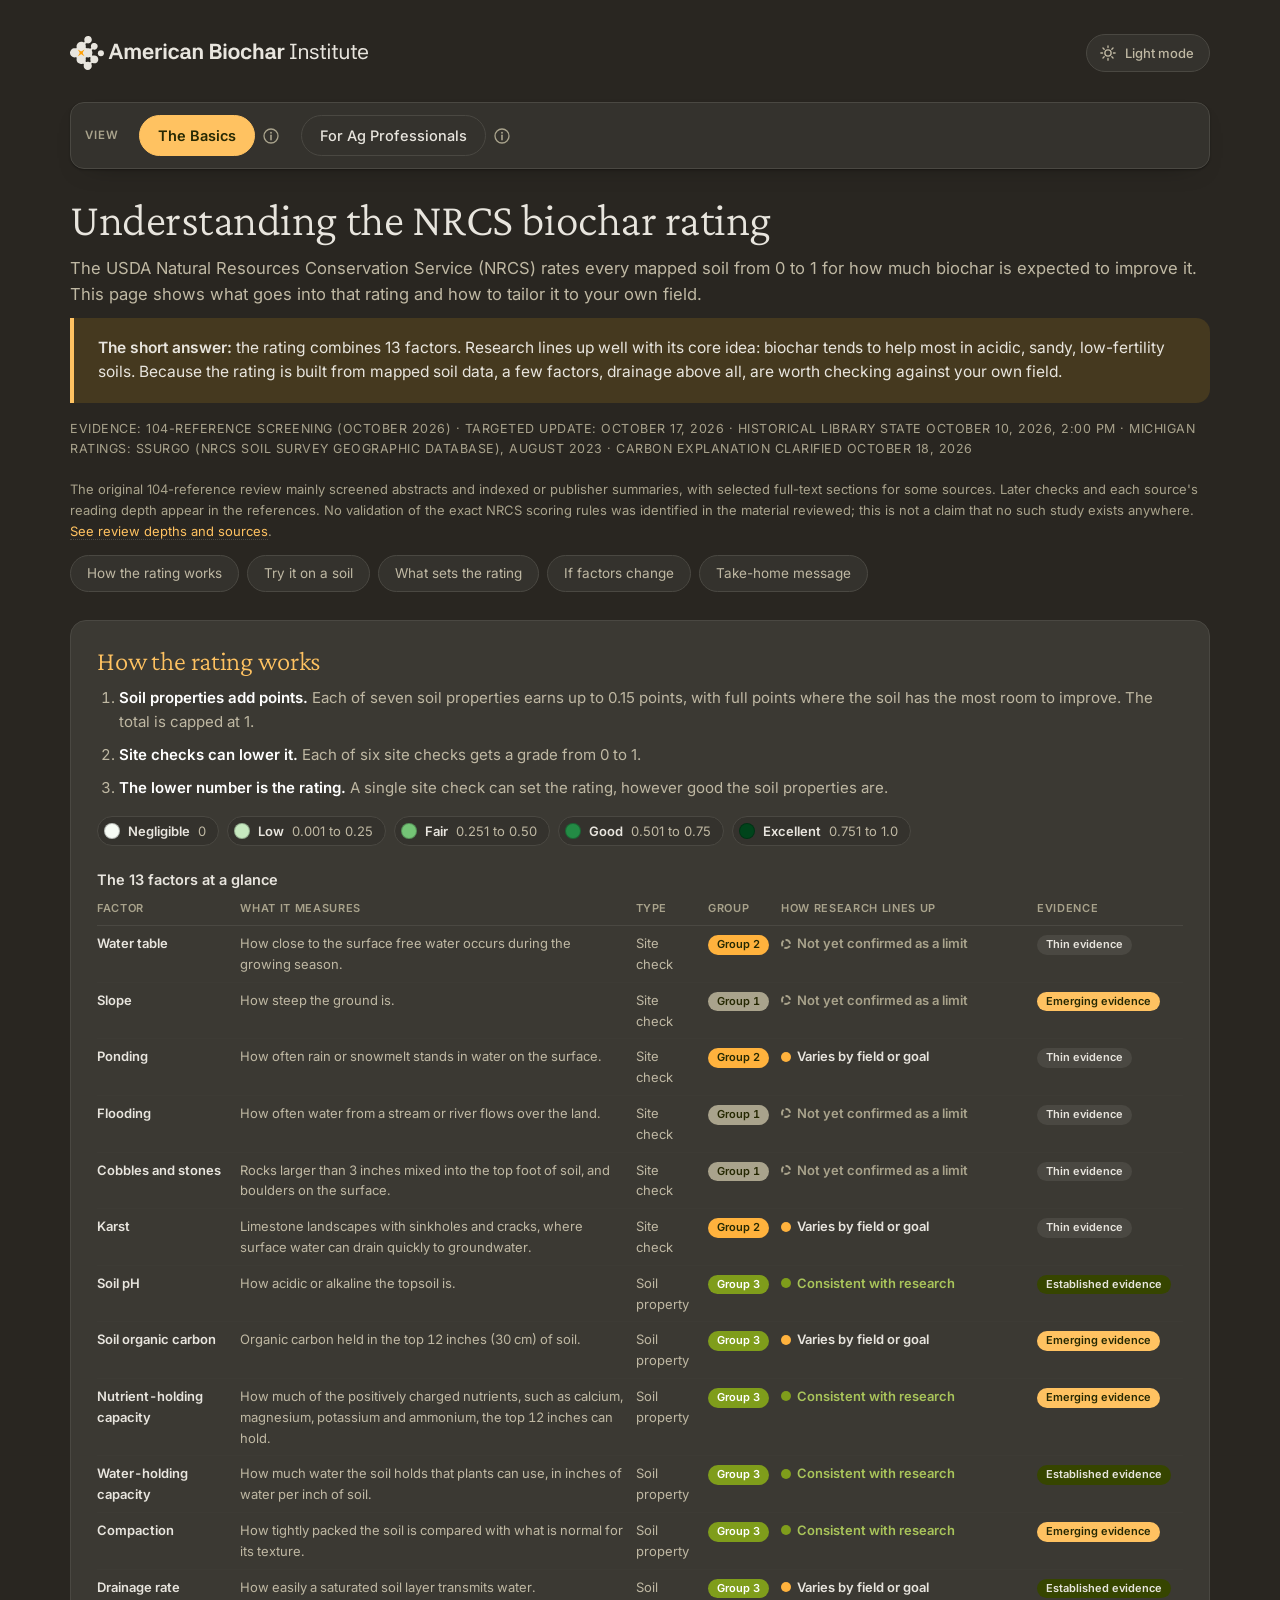
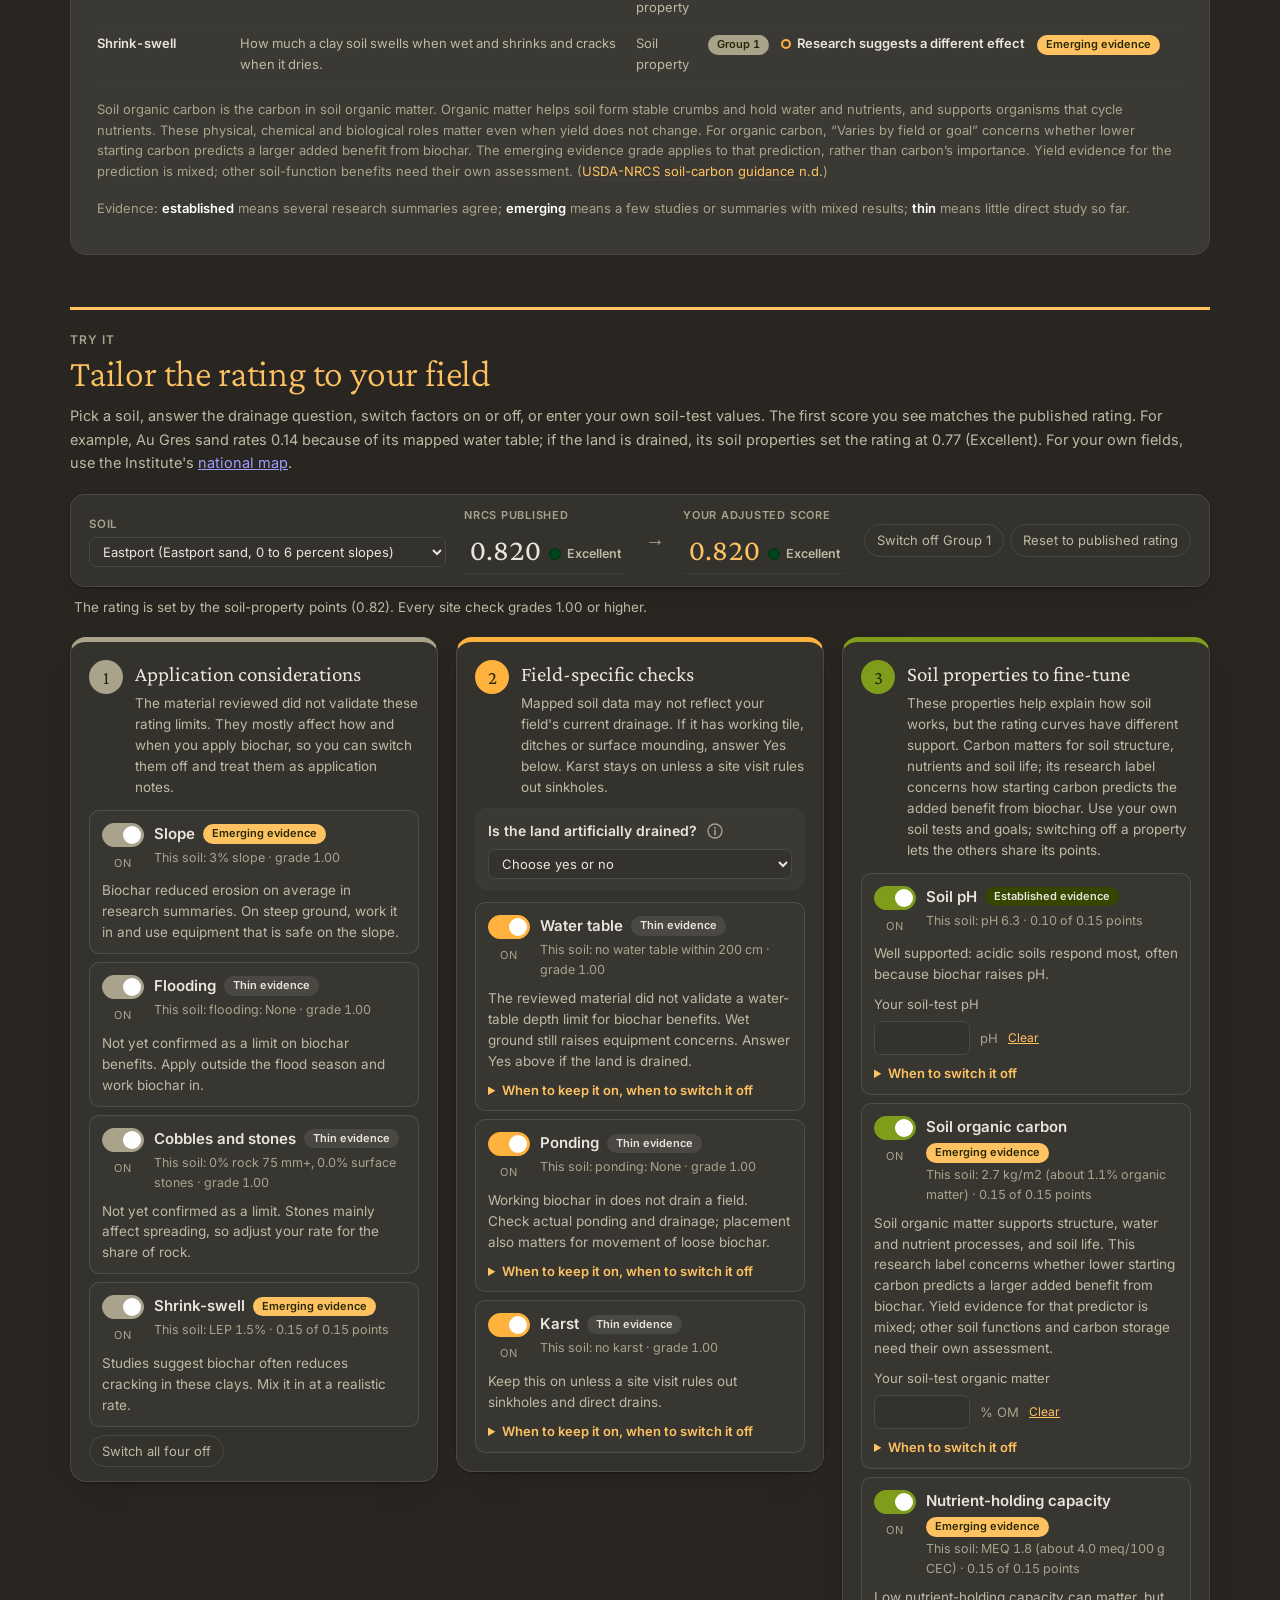
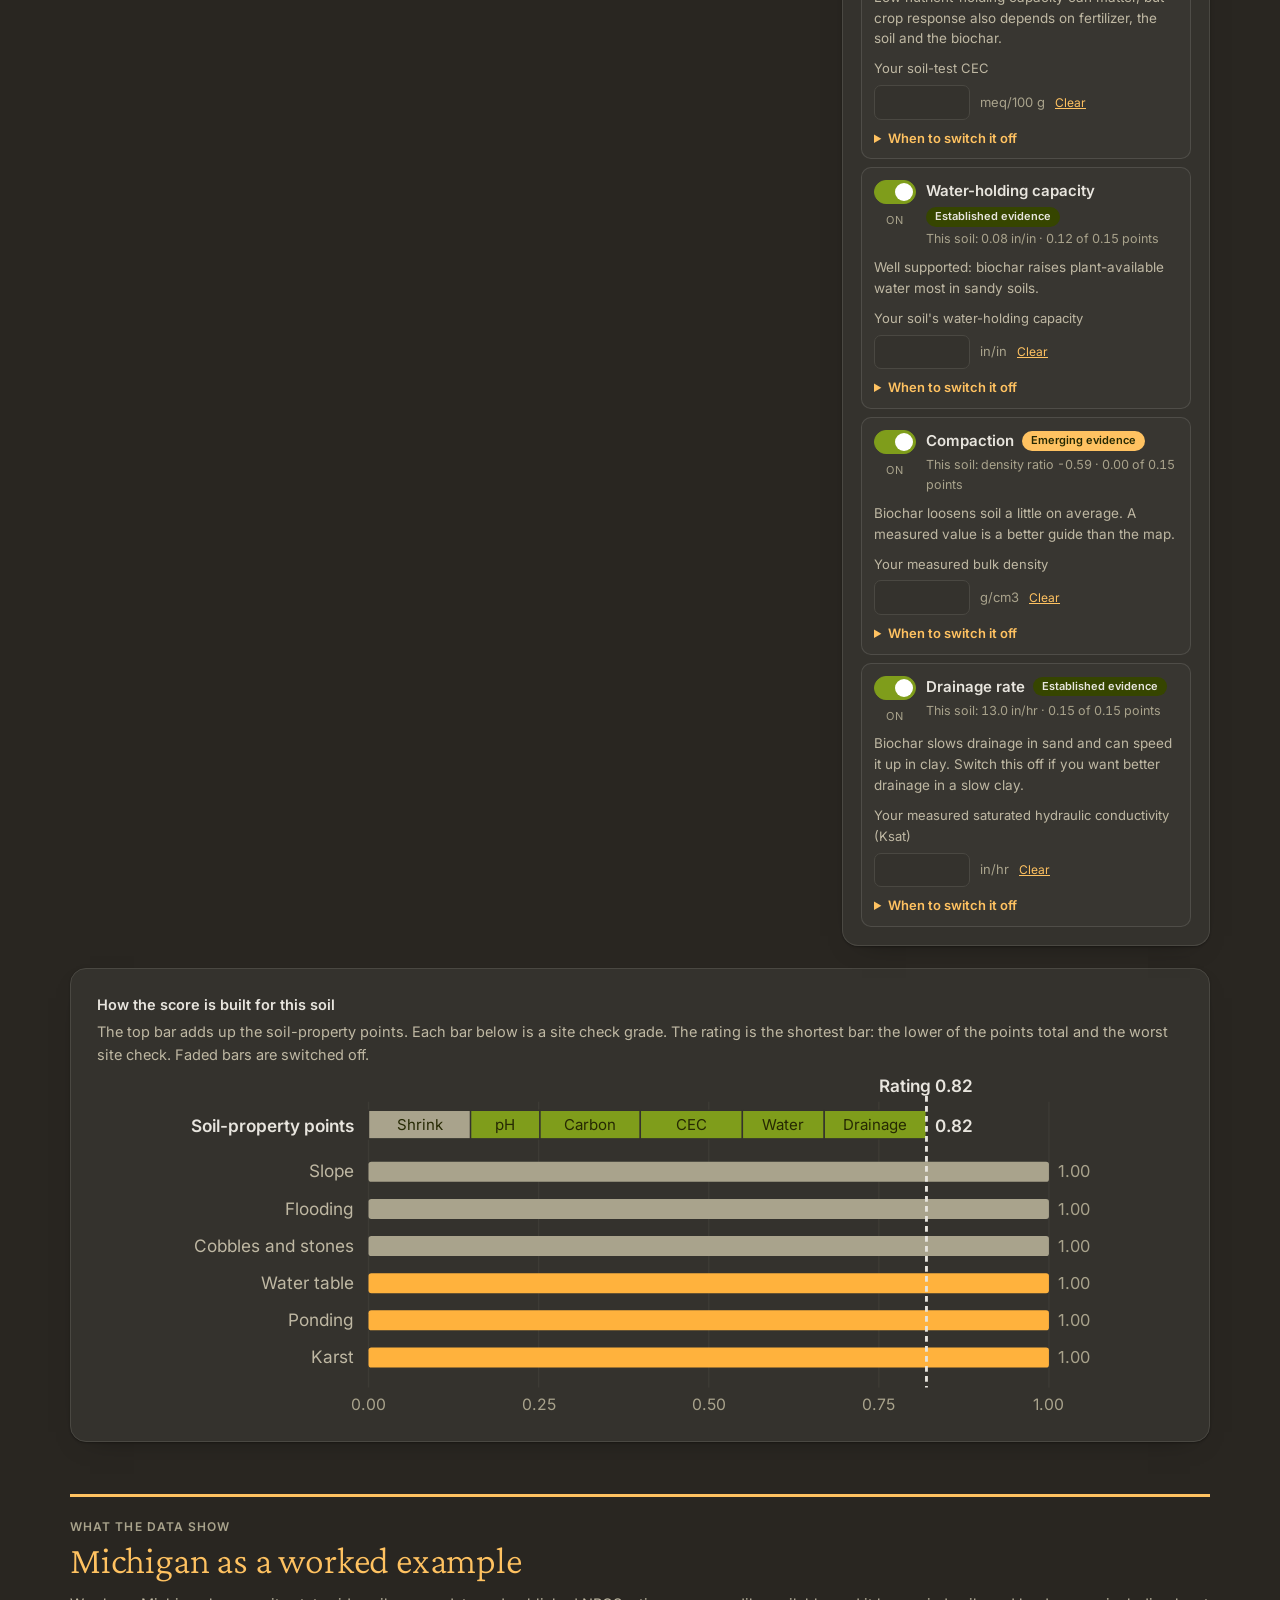
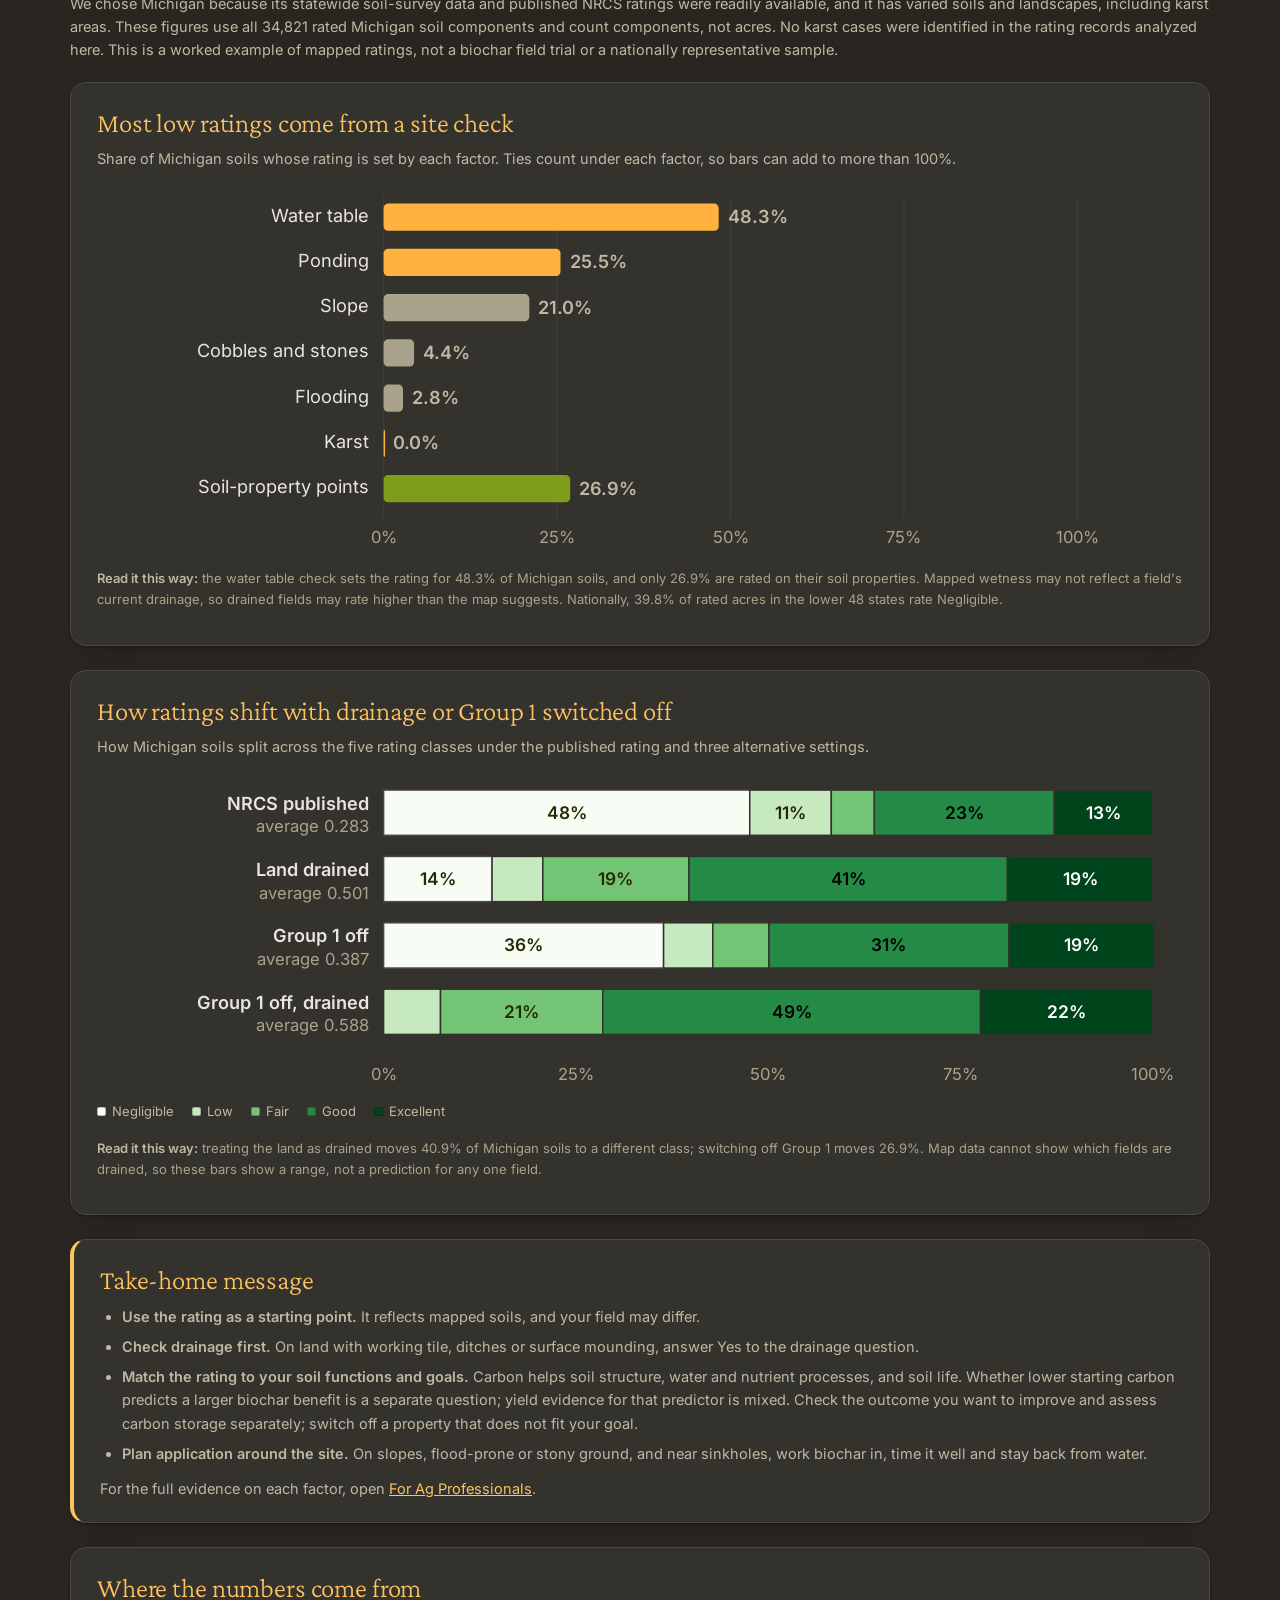
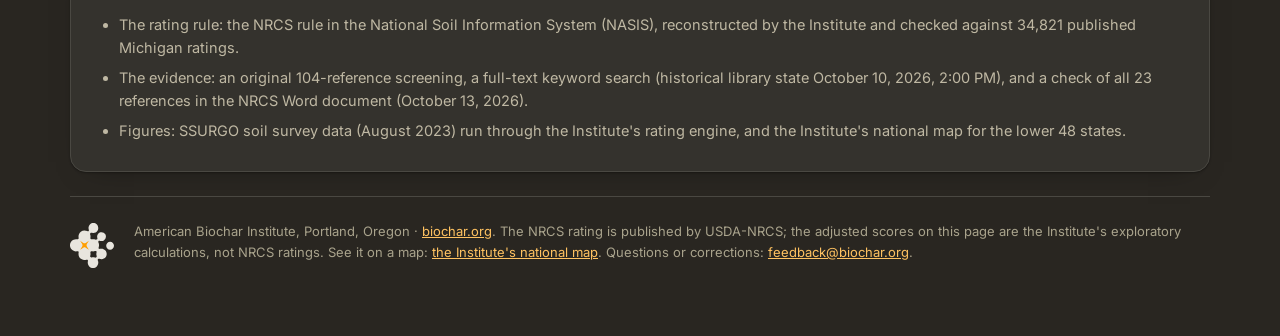
